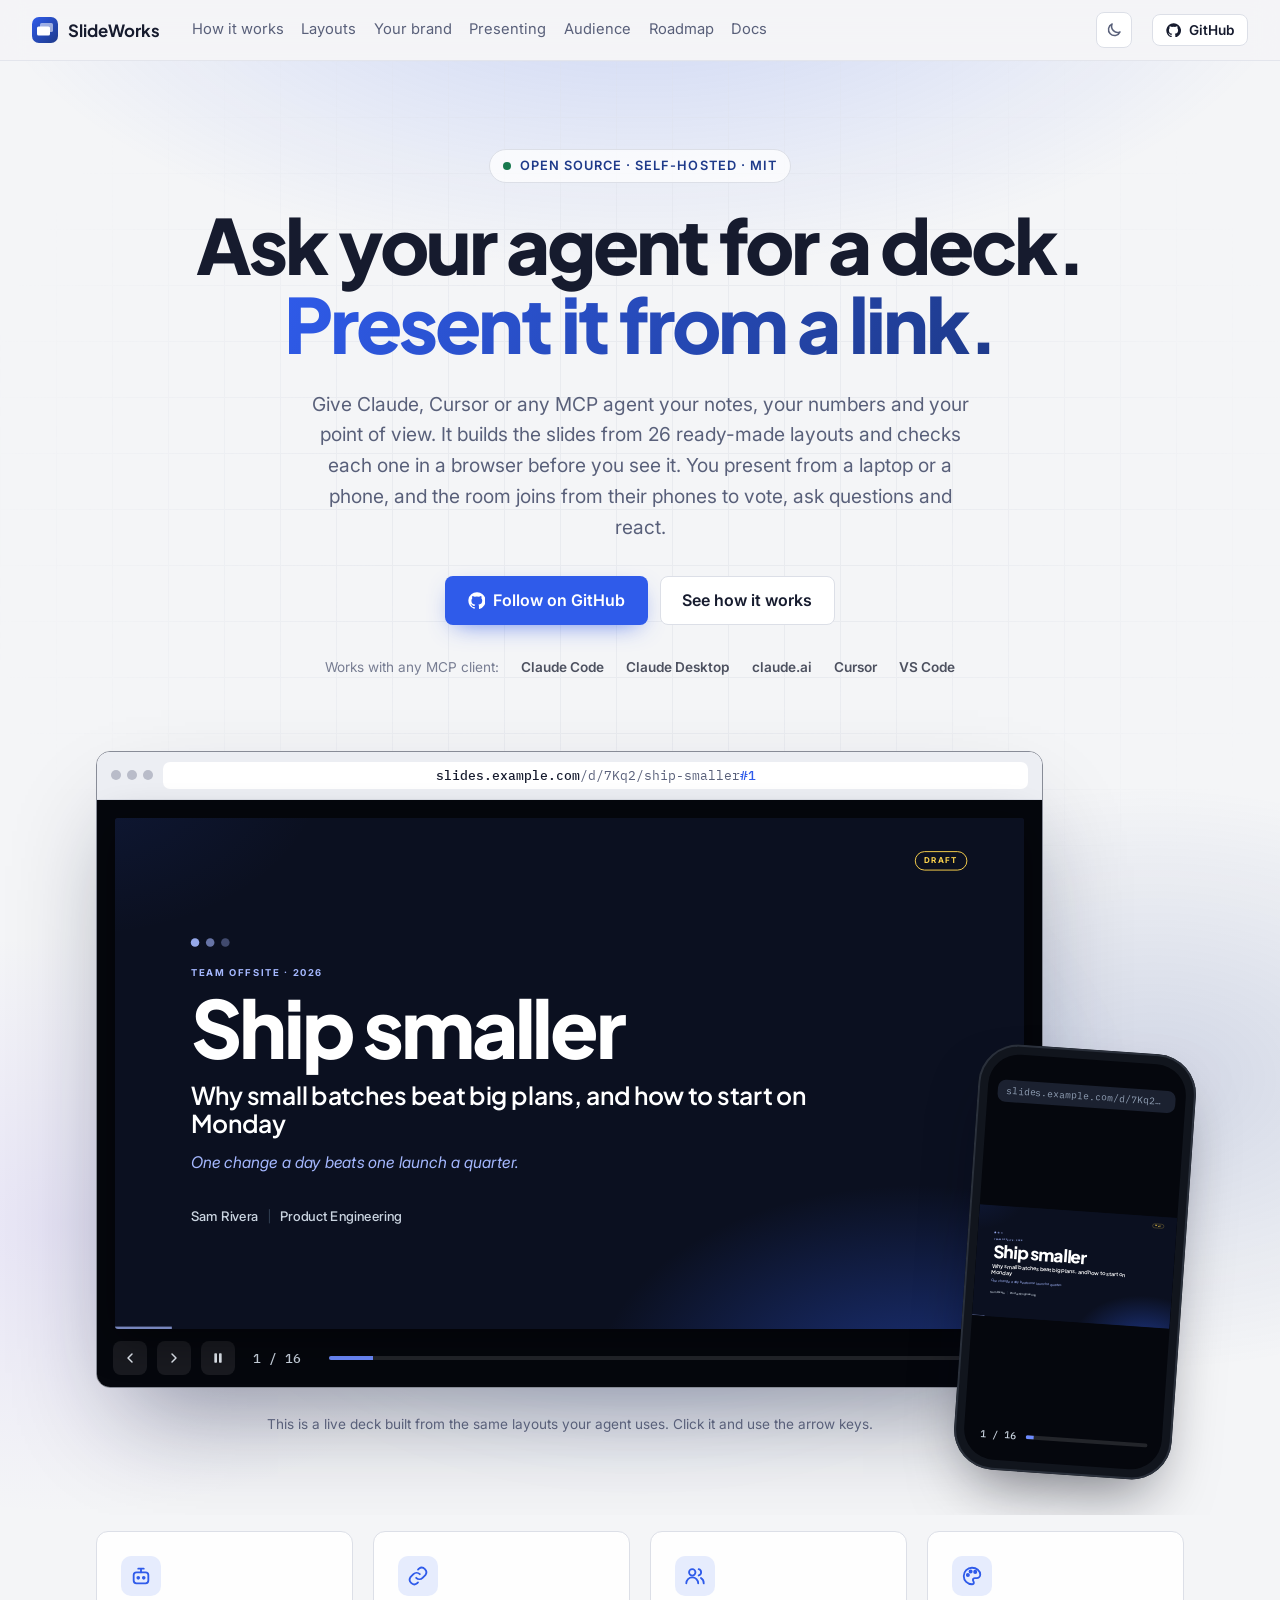
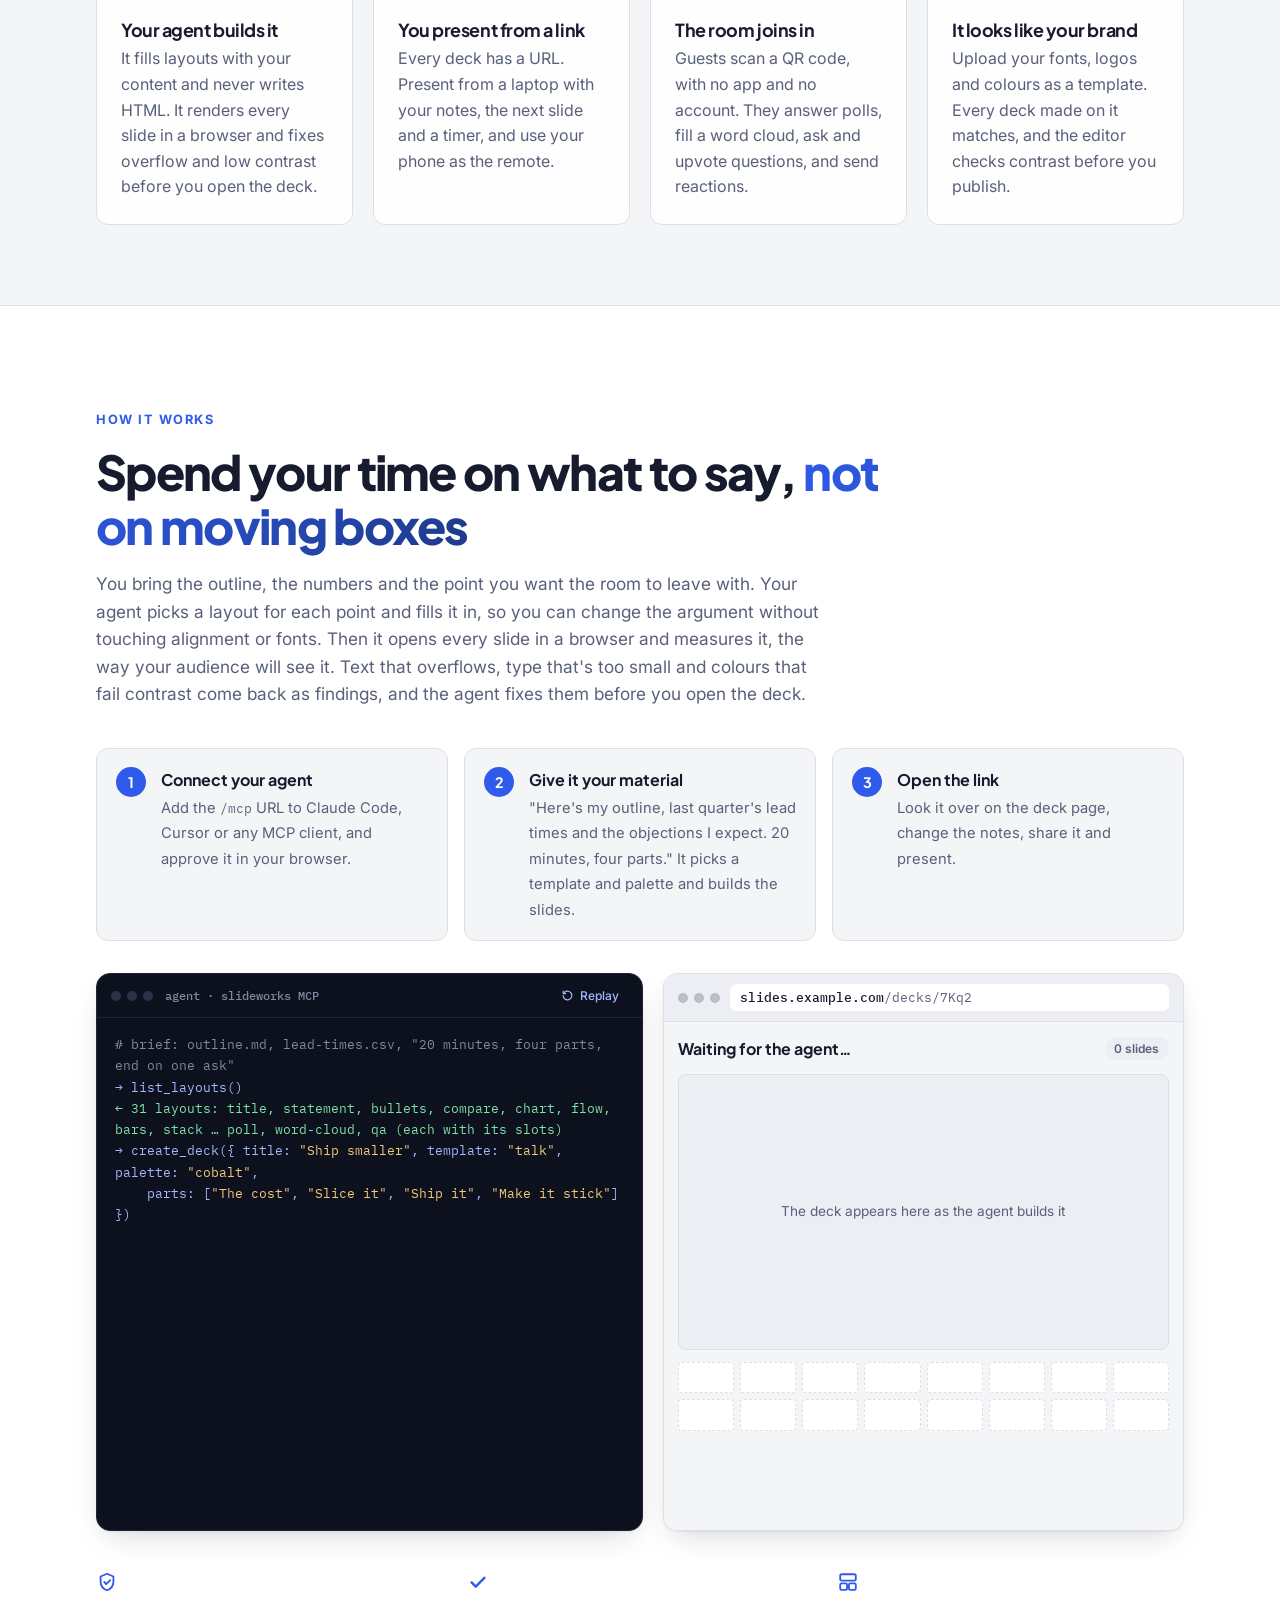
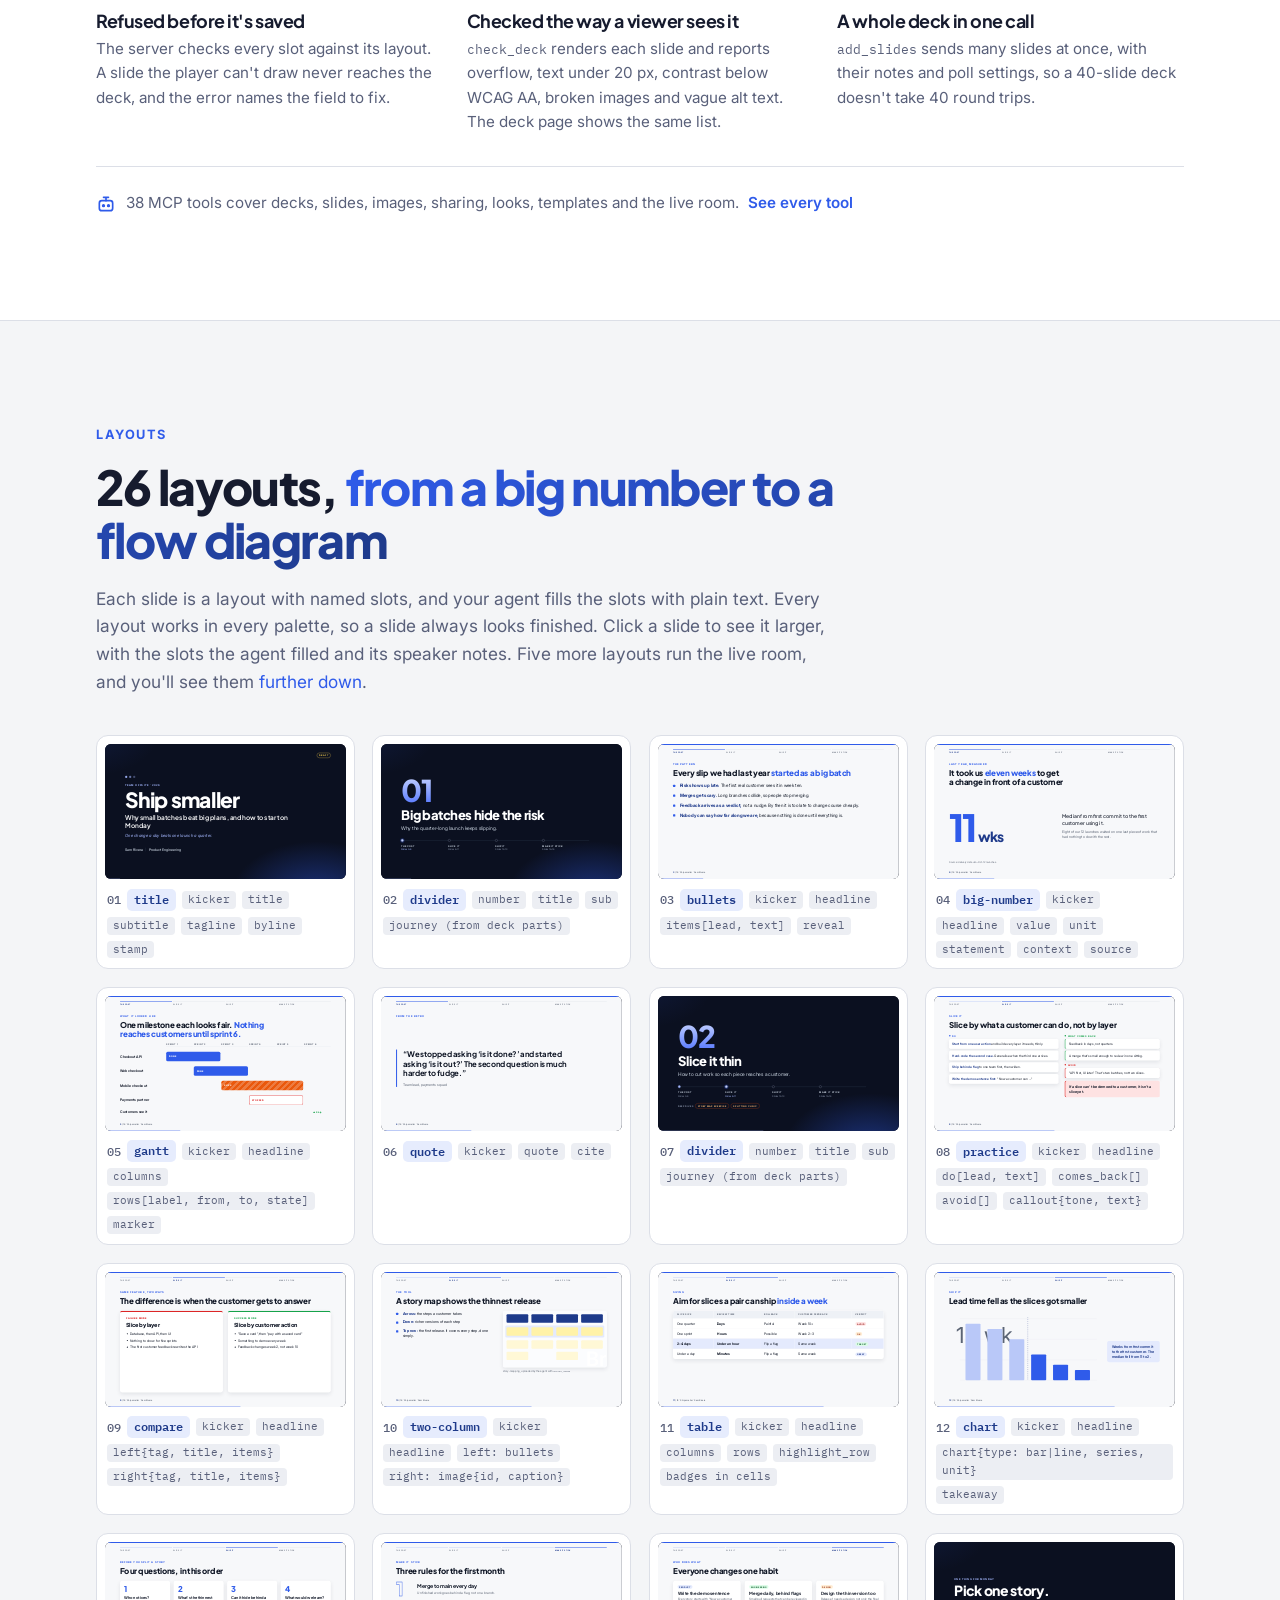
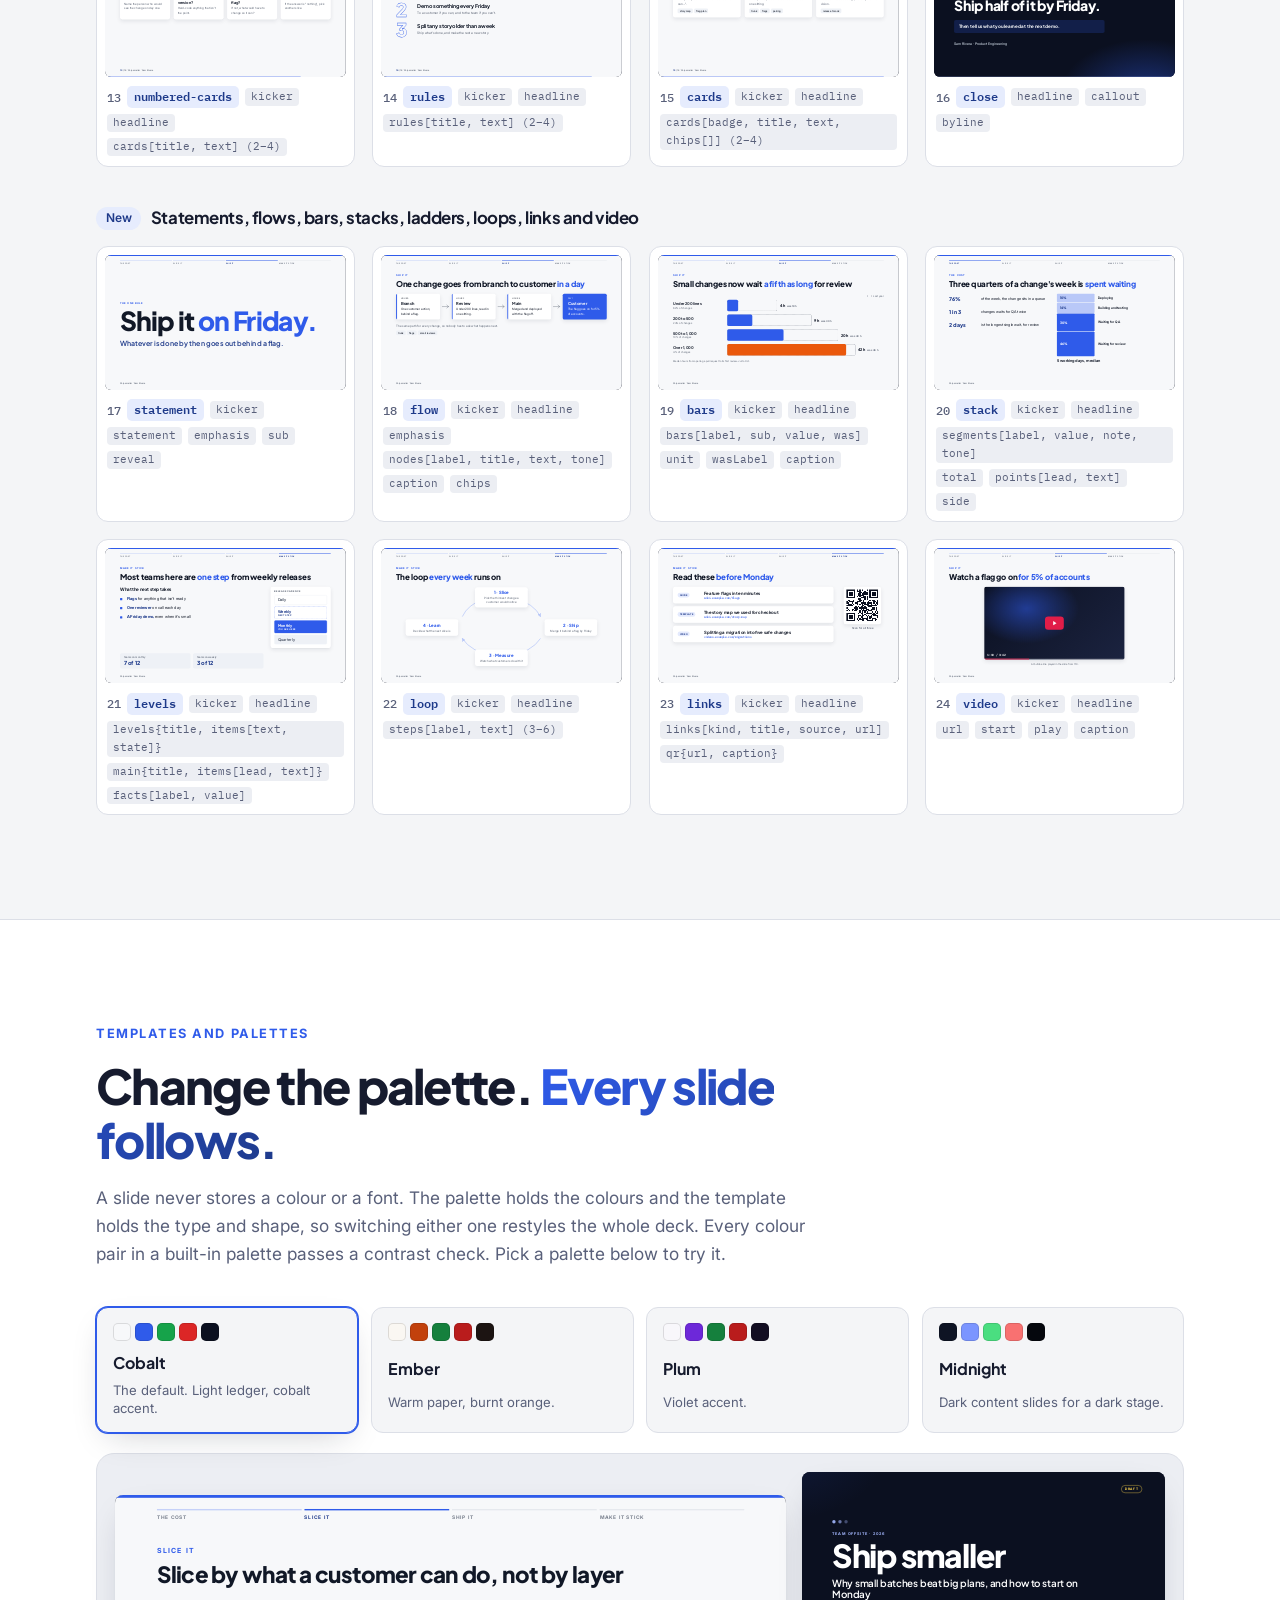
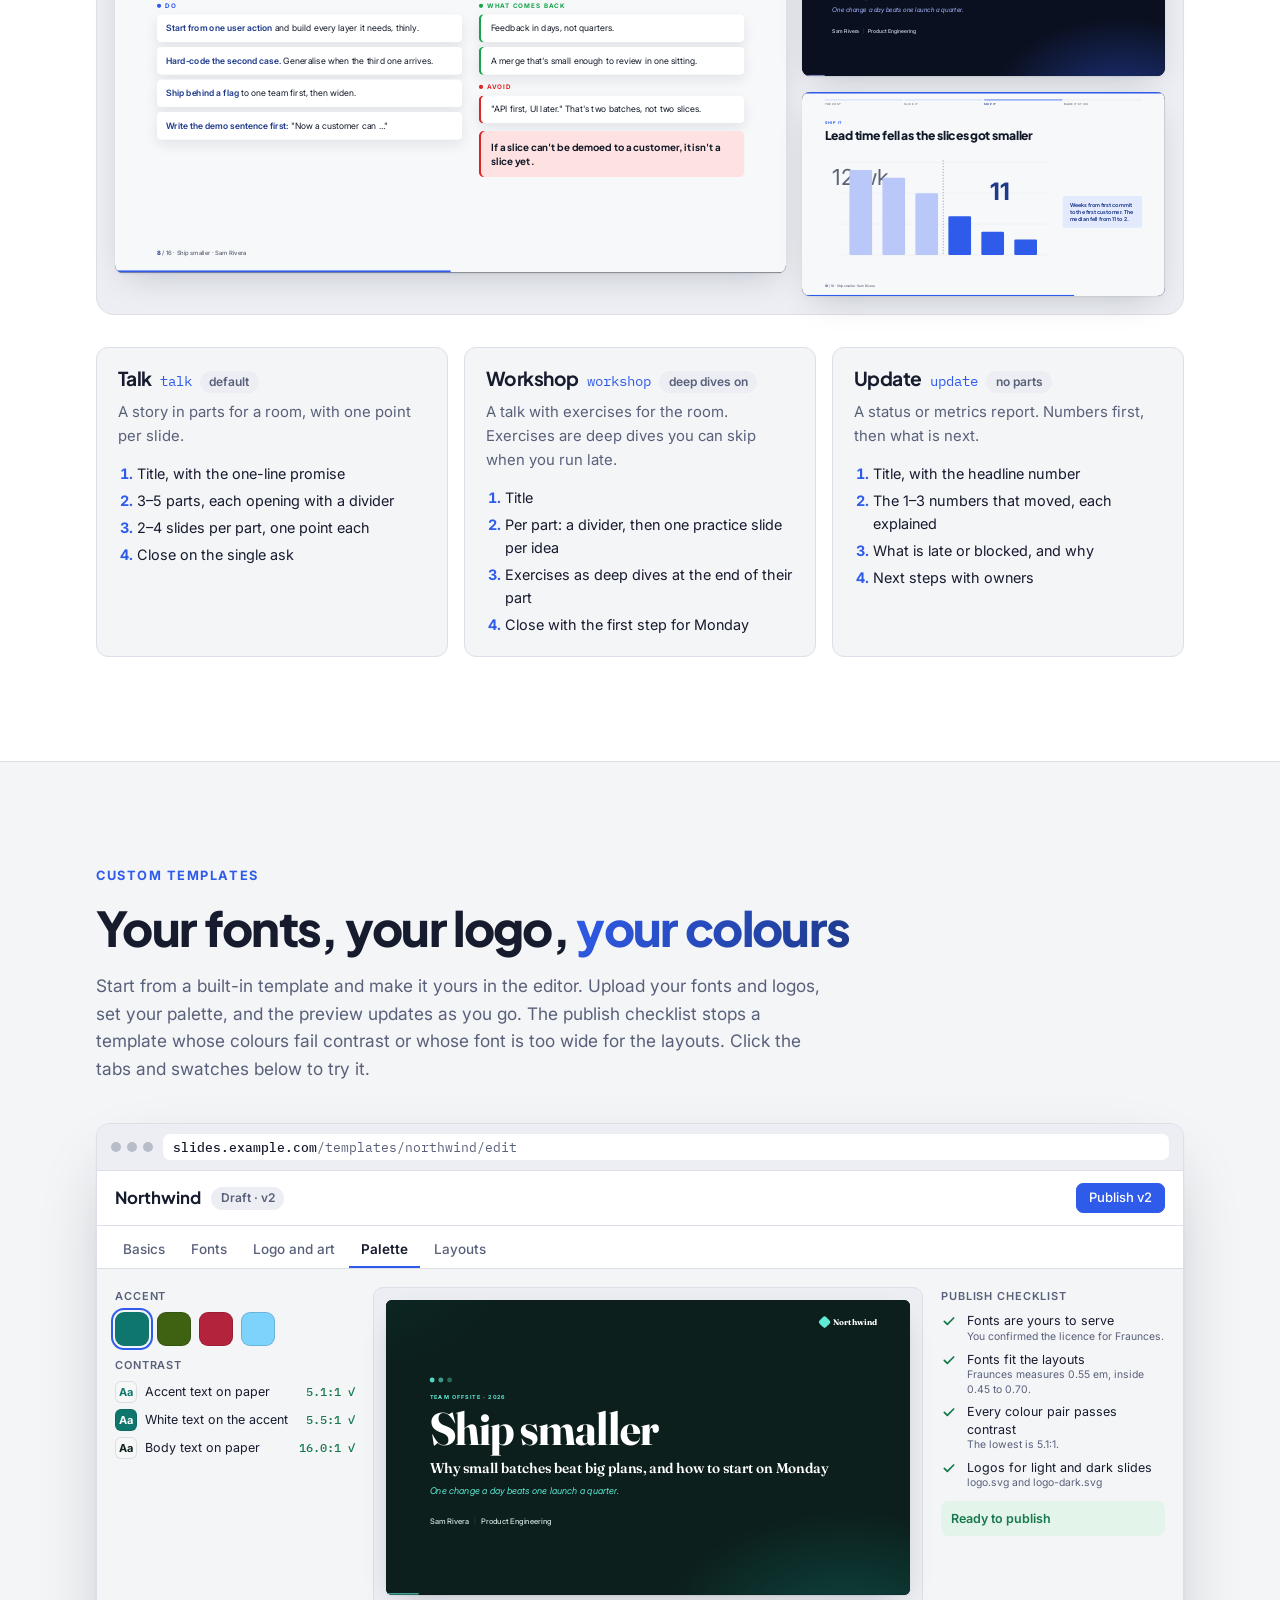
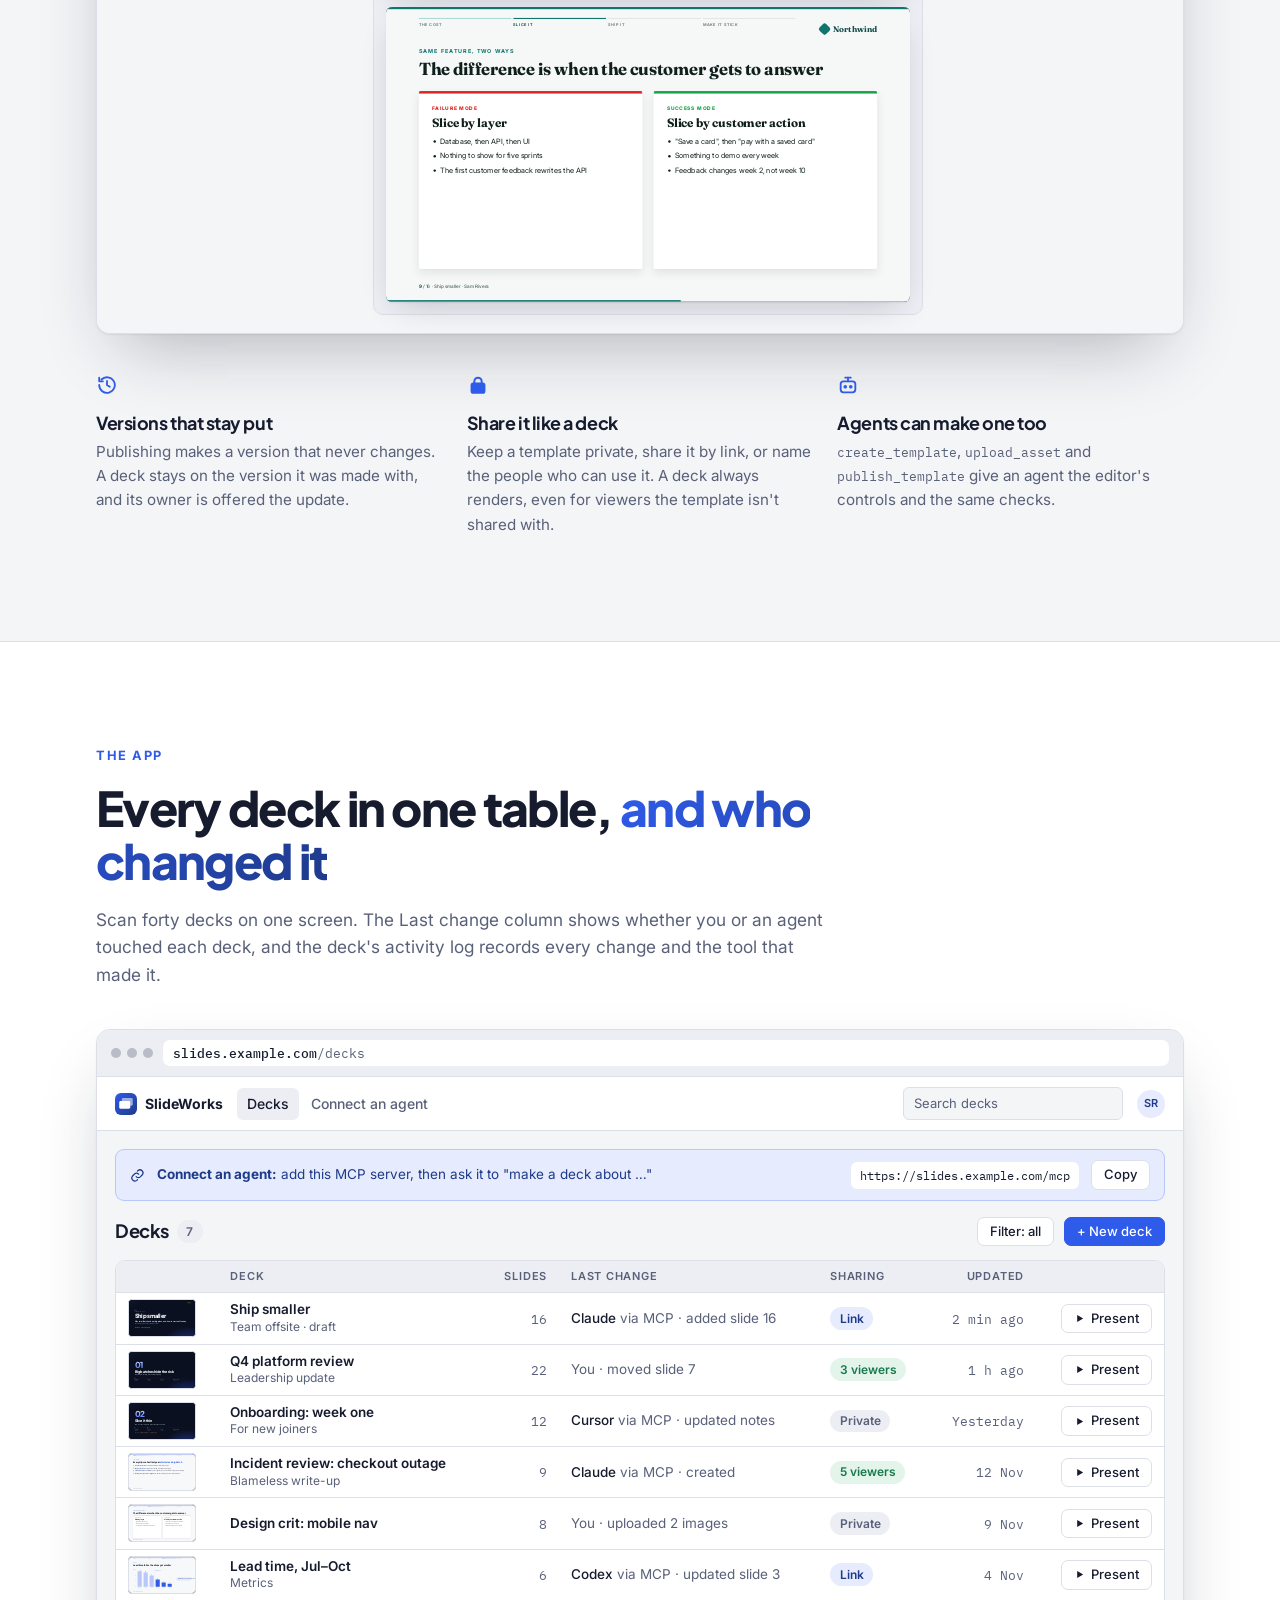
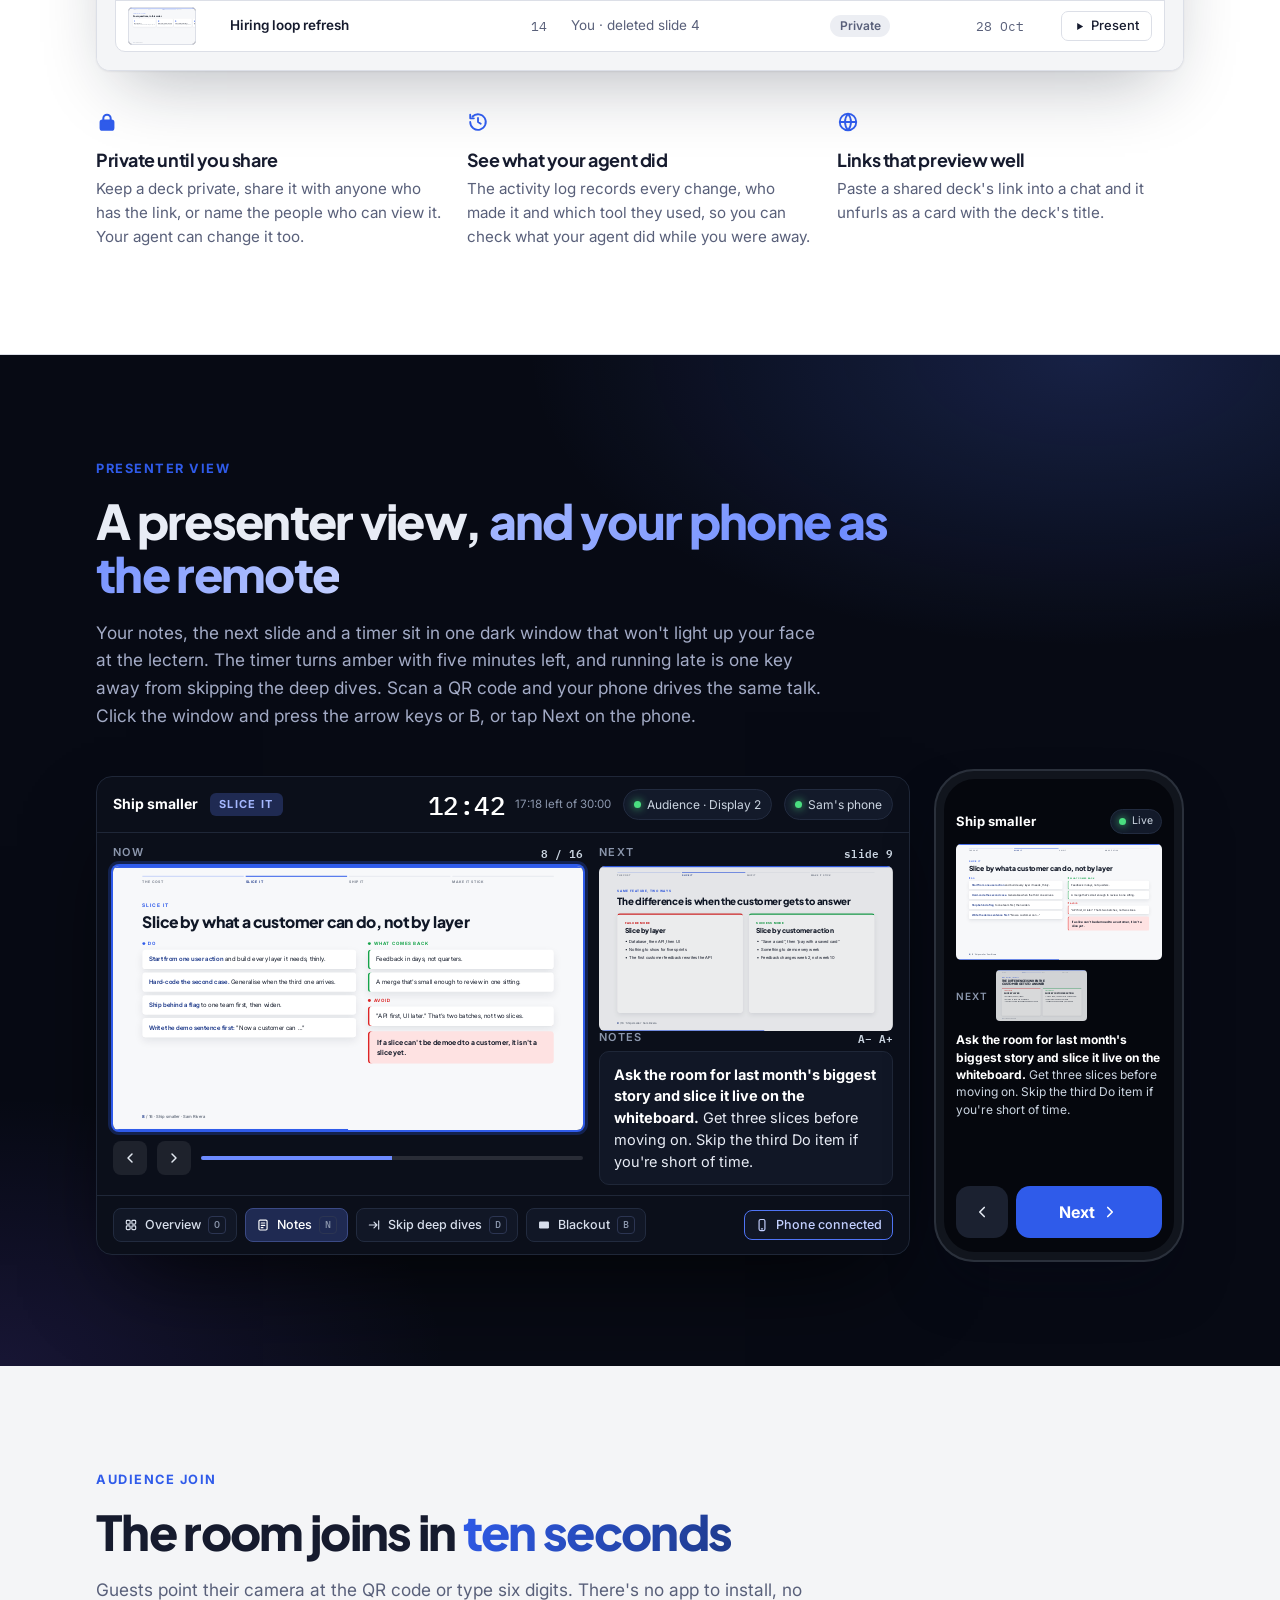
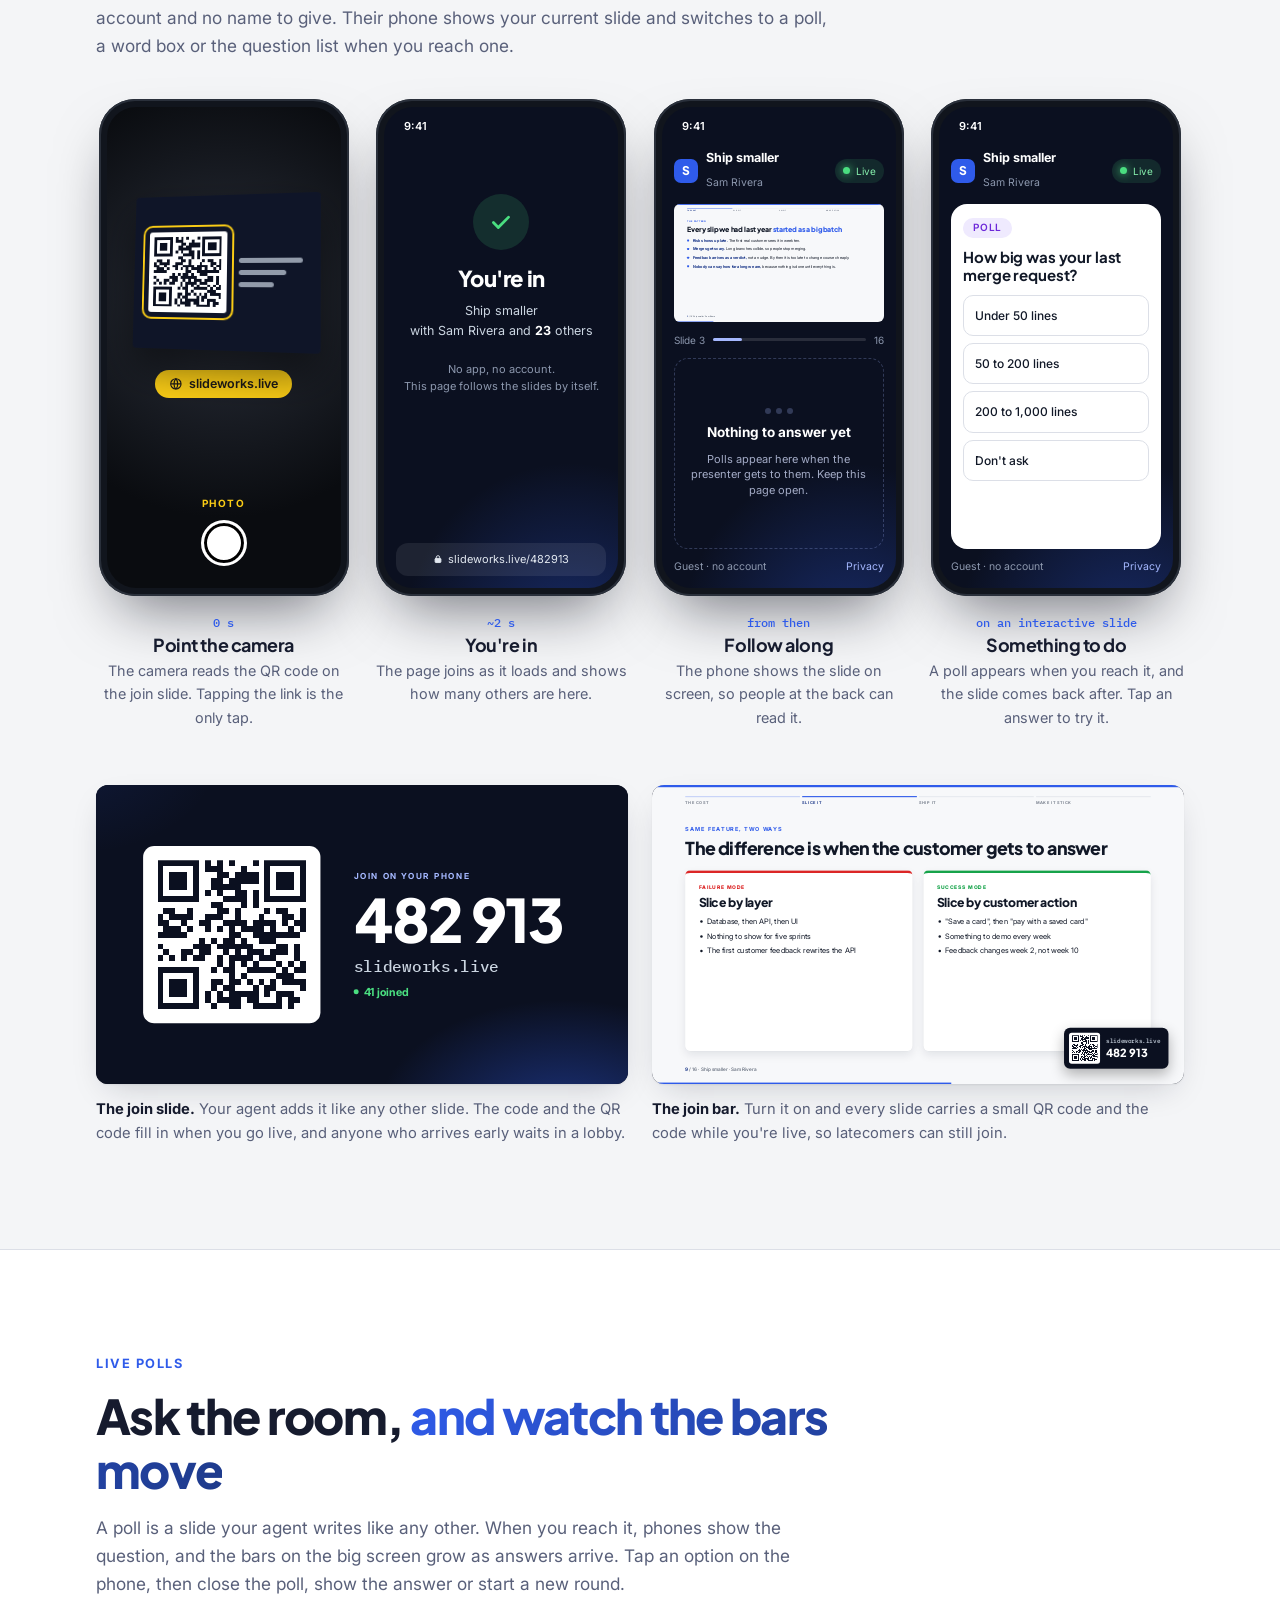
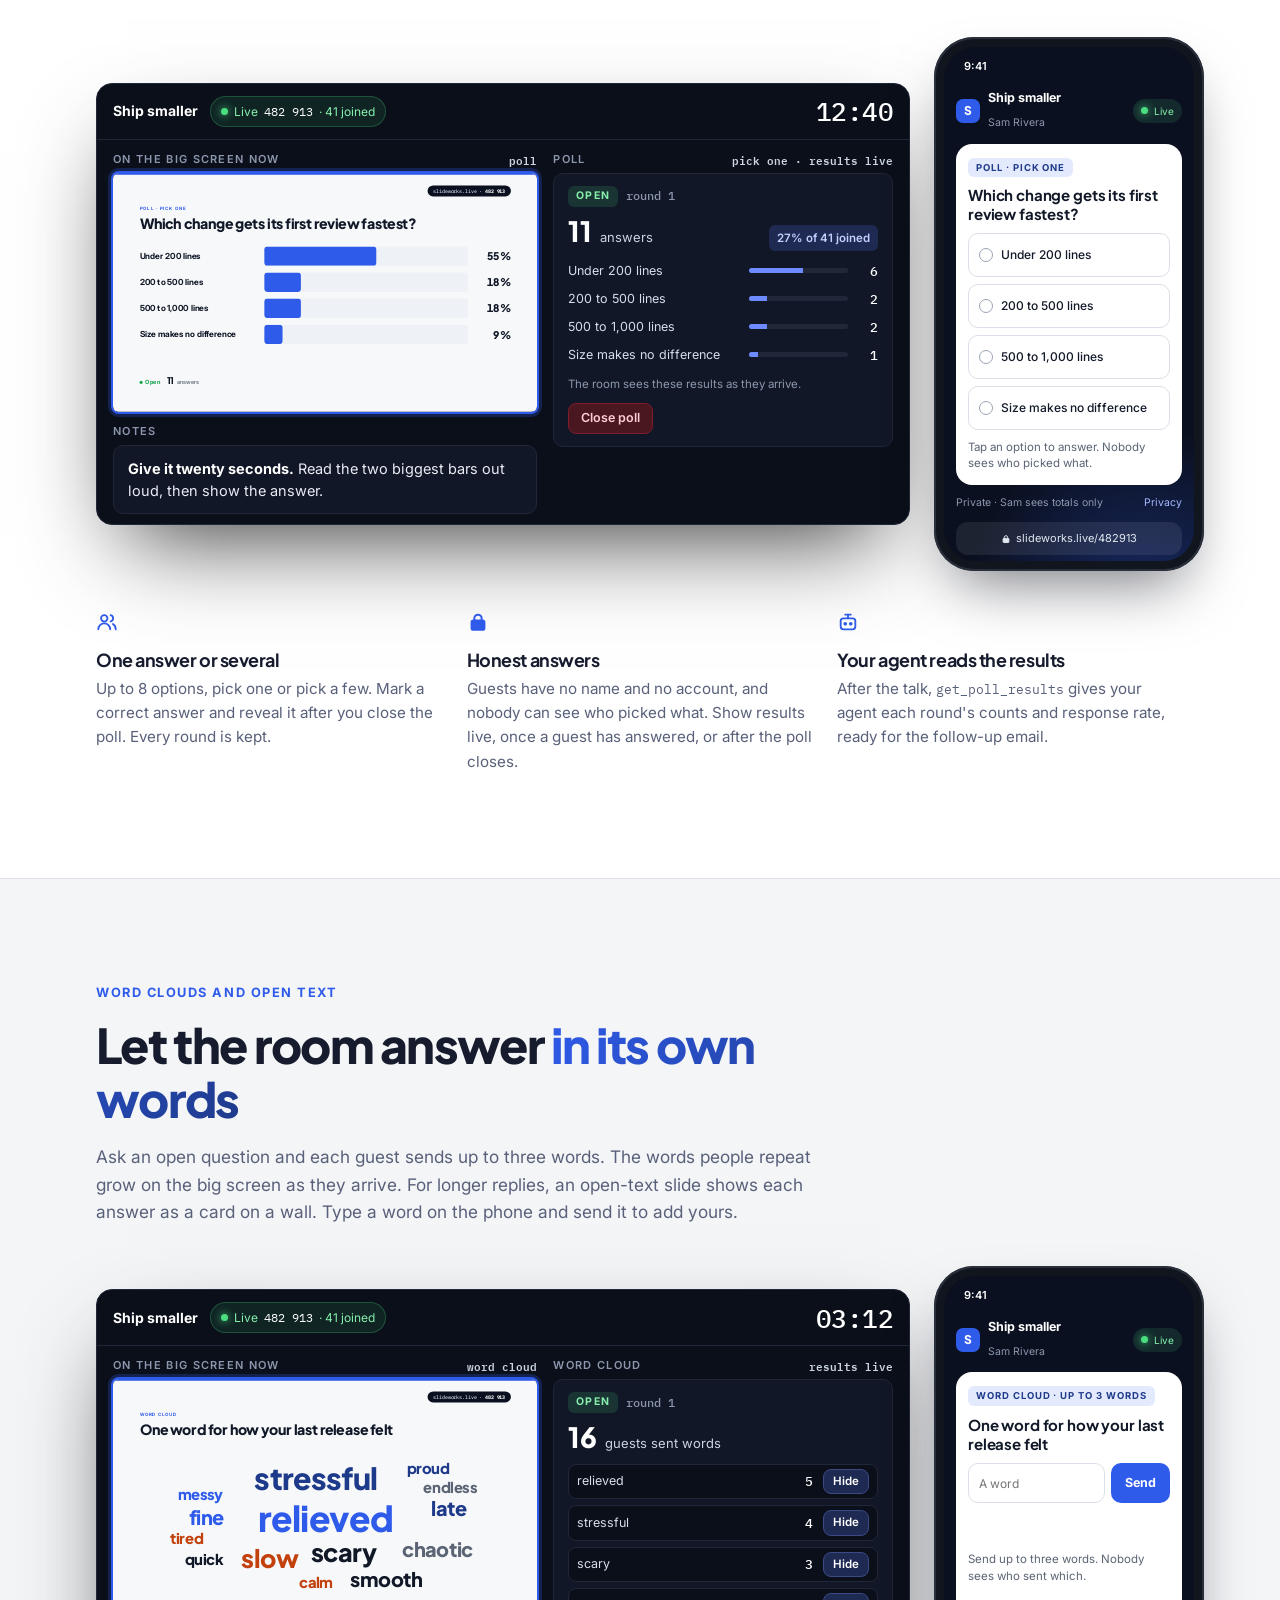
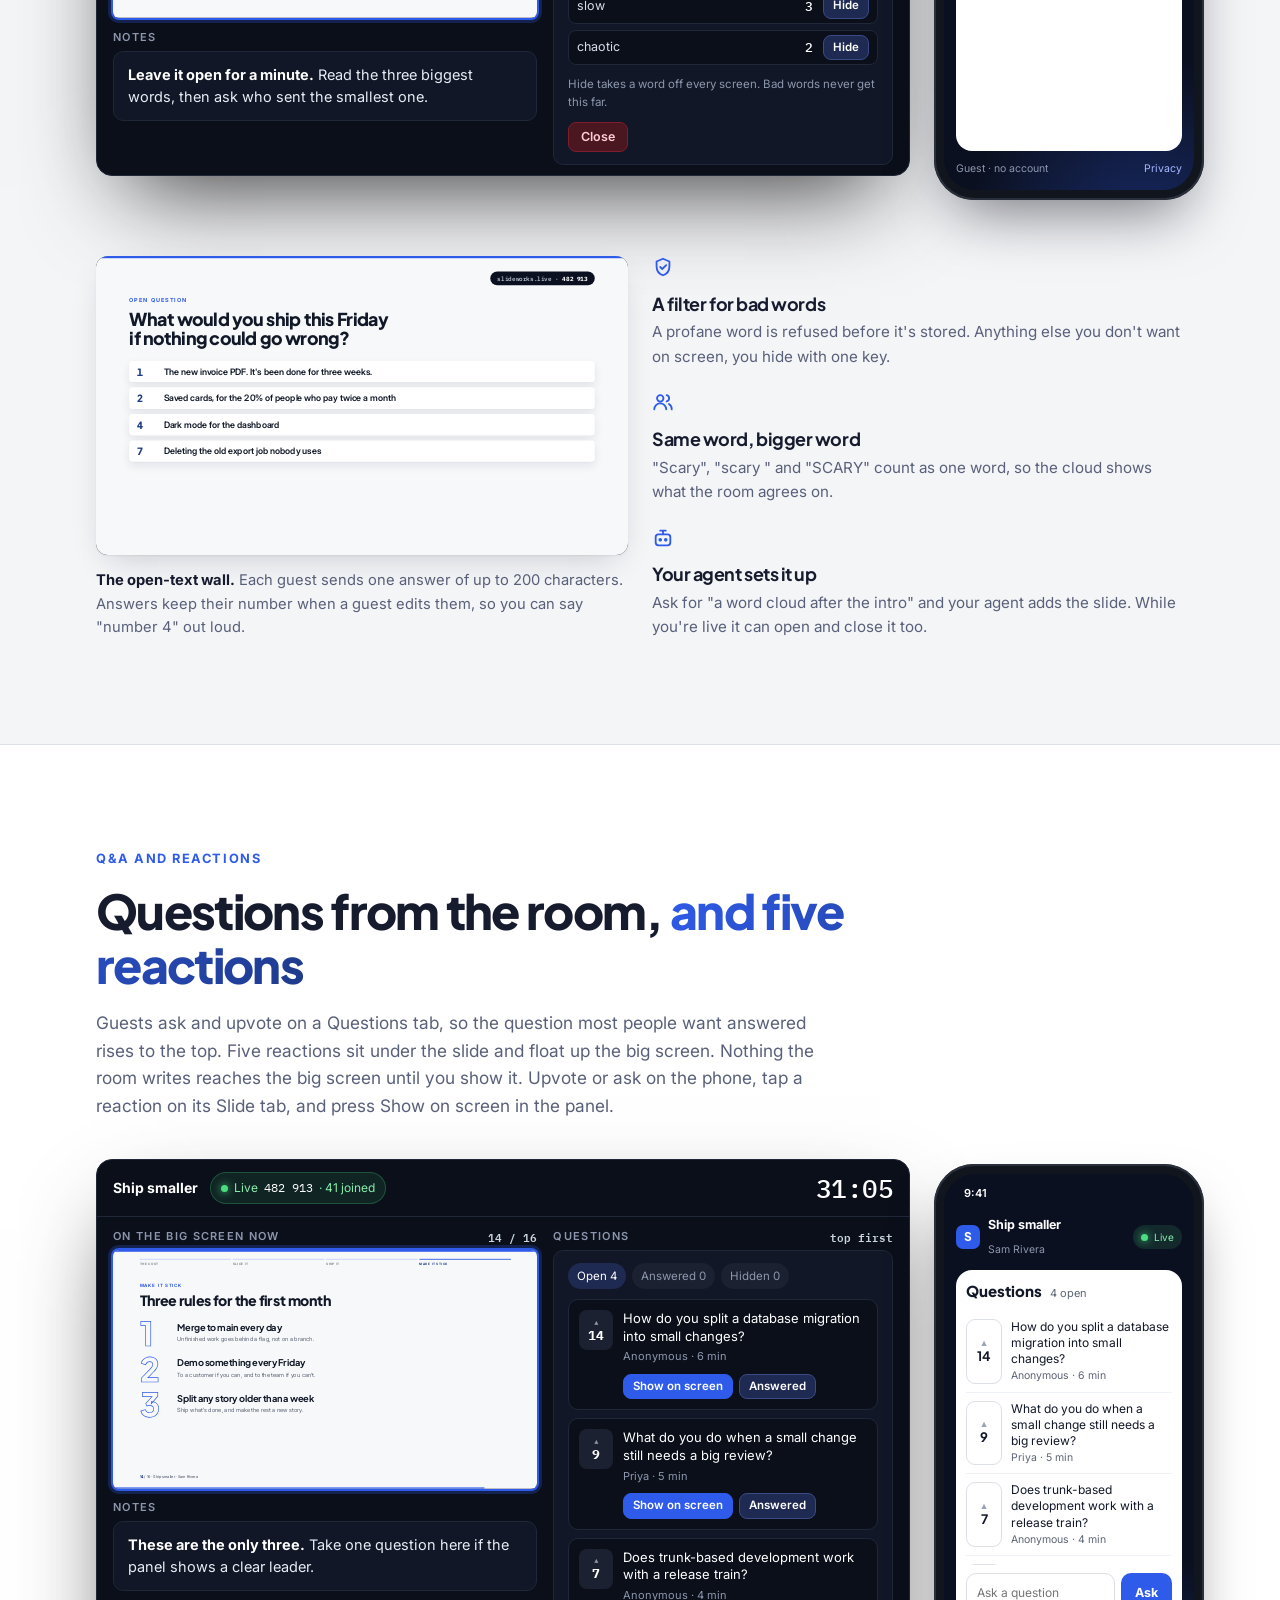
==== site/index.html @ a507d11d "Landing page: credit the user's material in How it works The headline was "One sentence in. A finish" ====
<!doctype html>
<html lang="en">
<head>
<meta charset="utf-8">
<meta name="viewport" content="width=device-width, initial-scale=1">
<title>SlideWorks · Web slide decks that agents build</title>
<meta name="description" content="Ask your agent for a deck and present it from a link. SlideWorks is open source: agents build decks over MCP from 26 layouts and check every slide, you present from a laptop or a phone, and the room joins from a QR code to vote, ask questions and react.">
<meta name="theme-color" content="#f4f5f7" media="(prefers-color-scheme: light)">
<meta name="theme-color" content="#0f1424" media="(prefers-color-scheme: dark)">
<link rel="canonical" href="https://slideworks.app/">
<link rel="icon" href="favicon.svg" type="image/svg+xml">
<meta property="og:type" content="website">
<meta property="og:url" content="https://slideworks.app/">
<meta property="og:title" content="SlideWorks · Web slide decks that agents build">
<meta property="og:description" content="Ask your agent for a deck. Present it from a link. The room joins from their phones.">
<meta property="og:image" content="https://slideworks.app/og-image.png">
<meta property="og:image:width" content="1200">
<meta property="og:image:height" content="630">
<meta name="twitter:card" content="summary_large_image">
<link rel="preconnect" href="https://fonts.googleapis.com">
<link rel="preconnect" href="https://fonts.gstatic.com" crossorigin>
<link rel="stylesheet" href="https://fonts.googleapis.com/css2?family=Inter:wght@400;500;600;700&family=IBM+Plex+Mono:wght@400;500&family=Plus+Jakarta+Sans:wght@600;700;800&family=Fraunces:opsz,wght@9..144,600;9..144,700&display=swap">
<link rel="stylesheet" href="tokens.css">
<link rel="stylesheet" href="slides.css">
<link rel="stylesheet" href="site.css">
<script>
  // Apply a saved theme before first paint so the page doesn't flash.
  try { const t = localStorage.getItem('sw-theme'); if (t) document.documentElement.dataset.theme = t; } catch {}
</script>
<script src="site.js" defer></script>
</head>
<body>

<svg width="0" height="0" style="position:absolute" aria-hidden="true">
  <defs>
    <linearGradient id="mark-g" x1="0" y1="0" x2="1" y2="1"><stop offset="0" style="stop-color:var(--grad-a)"/><stop offset="1" style="stop-color:var(--grad-b)"/></linearGradient>
    <symbol id="i-mark" viewBox="0 0 26 26"><rect width="26" height="26" rx="7" fill="url(#mark-g)"/><rect x="8" y="6" width="13" height="9" rx="1.6" style="fill:var(--mark-fg);opacity:.55"/><rect x="5" y="9.5" width="13" height="9" rx="1.6" style="fill:var(--mark-fg)"/></symbol>
    <symbol id="i-gh" viewBox="0 0 24 24"><path fill="currentColor" d="M12 .5a11.5 11.5 0 0 0-3.64 22.41c.58.1.79-.25.79-.56v-2c-3.2.7-3.88-1.37-3.88-1.37-.53-1.33-1.28-1.69-1.28-1.69-1.05-.71.08-.7.08-.7 1.16.08 1.77 1.19 1.77 1.19 1.03 1.77 2.7 1.26 3.36.96.1-.75.4-1.26.73-1.55-2.55-.29-5.24-1.28-5.24-5.68 0-1.26.45-2.28 1.19-3.08-.12-.29-.52-1.46.11-3.05 0 0 .97-.31 3.17 1.18a11 11 0 0 1 5.77 0c2.2-1.49 3.17-1.18 3.17-1.18.63 1.59.23 2.76.11 3.05.74.8 1.19 1.82 1.19 3.08 0 4.41-2.69 5.38-5.25 5.67.41.36.78 1.06.78 2.14v3.17c0 .31.21.67.8.56A11.5 11.5 0 0 0 12 .5Z"/></symbol>
    <symbol id="i-sun" viewBox="0 0 24 24"><g fill="none" stroke="currentColor" stroke-width="2" stroke-linecap="round"><circle cx="12" cy="12" r="4"/><path d="M12 2v2m0 16v2M4.9 4.9l1.4 1.4m11.4 11.4 1.4 1.4M2 12h2m16 0h2M4.9 19.1l1.4-1.4M17.7 6.3l1.4-1.4"/></g></symbol>
    <symbol id="i-moon" viewBox="0 0 24 24"><path fill="none" stroke="currentColor" stroke-width="2" stroke-linejoin="round" d="M20 14.5A8 8 0 0 1 9.5 4a8 8 0 1 0 10.5 10.5Z"/></symbol>
    <symbol id="i-agent" viewBox="0 0 24 24"><g fill="none" stroke="currentColor" stroke-width="2" stroke-linecap="round" stroke-linejoin="round"><rect x="4" y="8" width="16" height="12" rx="3"/><path d="M12 8V4m-3 0h6"/><circle cx="9" cy="14" r="1" fill="currentColor"/><circle cx="15" cy="14" r="1" fill="currentColor"/></g></symbol>
    <symbol id="i-link" viewBox="0 0 24 24"><g fill="none" stroke="currentColor" stroke-width="2" stroke-linecap="round" stroke-linejoin="round"><path d="M10 14a5 5 0 0 0 7 0l3-3a5 5 0 0 0-7-7l-1 1"/><path d="M14 10a5 5 0 0 0-7 0l-3 3a5 5 0 0 0 7 7l1-1"/></g></symbol>
    <symbol id="i-people" viewBox="0 0 24 24"><g fill="none" stroke="currentColor" stroke-width="2" stroke-linecap="round"><circle cx="9" cy="8" r="3.5"/><path d="M2.5 20a6.5 6.5 0 0 1 13 0"/><path d="M16 4.6a3.5 3.5 0 0 1 0 6.8M18.5 14.2A6.5 6.5 0 0 1 21.5 20"/></g></symbol>
    <symbol id="i-left" viewBox="0 0 24 24"><path fill="none" stroke="currentColor" stroke-width="2.2" stroke-linecap="round" stroke-linejoin="round" d="m15 18-6-6 6-6"/></symbol>
    <symbol id="i-right" viewBox="0 0 24 24"><path fill="none" stroke="currentColor" stroke-width="2.2" stroke-linecap="round" stroke-linejoin="round" d="m9 18 6-6-6-6"/></symbol>
    <symbol id="i-expand" viewBox="0 0 24 24"><path fill="none" stroke="currentColor" stroke-width="2" stroke-linecap="round" stroke-linejoin="round" d="M4 9V4h5M20 9V4h-5M4 15v5h5M20 15v5h-5"/></symbol>
    <symbol id="i-check" viewBox="0 0 24 24"><path fill="none" stroke="currentColor" stroke-width="2.6" stroke-linecap="round" stroke-linejoin="round" d="m5 12.5 4.5 4.5L19 7.5"/></symbol>
    <symbol id="i-x" viewBox="0 0 24 24"><path fill="none" stroke="currentColor" stroke-width="2.4" stroke-linecap="round" d="M6 6l12 12M18 6 6 18"/></symbol>
    <symbol id="i-play" viewBox="0 0 24 24"><path fill="currentColor" d="M7 4.5v15l13-7.5z"/></symbol>
    <symbol id="i-grid" viewBox="0 0 24 24"><g fill="none" stroke="currentColor" stroke-width="2"><rect x="4" y="4" width="6.5" height="6.5" rx="1.5"/><rect x="13.5" y="4" width="6.5" height="6.5" rx="1.5"/><rect x="4" y="13.5" width="6.5" height="6.5" rx="1.5"/><rect x="13.5" y="13.5" width="6.5" height="6.5" rx="1.5"/></g></symbol>
    <symbol id="i-notes" viewBox="0 0 24 24"><g fill="none" stroke="currentColor" stroke-width="2" stroke-linecap="round"><rect x="5" y="3.5" width="14" height="17" rx="2"/><path d="M9 8.5h6M9 12.5h6M9 16.5h3"/></g></symbol>
    <symbol id="i-skip" viewBox="0 0 24 24"><g fill="none" stroke="currentColor" stroke-width="2" stroke-linecap="round" stroke-linejoin="round"><path d="M4 12h12M12 7l5 5-5 5"/><path d="M20 5v14"/></g></symbol>
    <symbol id="i-black" viewBox="0 0 24 24"><rect x="3.5" y="6" width="17" height="12" rx="2" fill="currentColor"/></symbol>
    <symbol id="i-phone" viewBox="0 0 24 24"><g fill="none" stroke="currentColor" stroke-width="2" stroke-linecap="round"><rect x="7" y="2.5" width="10" height="19" rx="2.5"/><path d="M11 18.5h2"/></g></symbol>
    <symbol id="i-copy" viewBox="0 0 24 24"><g fill="none" stroke="currentColor" stroke-width="2" stroke-linejoin="round"><rect x="8.5" y="8.5" width="12" height="12" rx="2"/><path d="M15.5 8.5V5.5a2 2 0 0 0-2-2h-8a2 2 0 0 0-2 2v8a2 2 0 0 0 2 2h3"/></g></symbol>
    <symbol id="i-lock" viewBox="0 0 24 24"><g fill="none" stroke="currentColor" stroke-width="2.2" stroke-linecap="round"><rect x="5" y="10.5" width="14" height="10" rx="2" fill="currentColor"/><path d="M8 10.5V8a4 4 0 0 1 8 0v2.5"/></g></symbol>
    <symbol id="i-globe" viewBox="0 0 24 24"><g fill="none" stroke="currentColor" stroke-width="2"><circle cx="12" cy="12" r="9"/><path d="M3 12h18M12 3a14 14 0 0 1 0 18M12 3a14 14 0 0 0 0 18"/></g></symbol>
    <symbol id="i-palette" viewBox="0 0 24 24"><g fill="none" stroke="currentColor" stroke-width="2" stroke-linejoin="round"><path d="M12 3a9 9 0 1 0 0 18c1.4 0 2-1 2-2s-1-1.6-1-2.6c0-1.2 1-2 2.2-2H17a4 4 0 0 0 4-4c0-4.2-4-7.4-9-7.4Z"/><circle cx="7.5" cy="11" r="1.2" fill="currentColor"/><circle cx="10.5" cy="7" r="1.2" fill="currentColor"/><circle cx="15.5" cy="7.5" r="1.2" fill="currentColor"/></g></symbol>
    <symbol id="i-blocks" viewBox="0 0 24 24"><g fill="none" stroke="currentColor" stroke-width="2" stroke-linejoin="round"><rect x="3.5" y="3.5" width="17" height="7" rx="1.5"/><rect x="3.5" y="13.5" width="7.5" height="7" rx="1.5"/><rect x="13" y="13.5" width="7.5" height="7" rx="1.5"/></g></symbol>
    <symbol id="i-shield" viewBox="0 0 24 24"><g fill="none" stroke="currentColor" stroke-width="2" stroke-linejoin="round"><path d="M12 3 5 6v5.5c0 4.4 3 8.2 7 9.5 4-1.3 7-5.1 7-9.5V6z"/><path d="m9 12 2.2 2.2L15.5 10" stroke-linecap="round"/></g></symbol>
    <symbol id="i-history" viewBox="0 0 24 24"><g fill="none" stroke="currentColor" stroke-width="2" stroke-linecap="round" stroke-linejoin="round"><path d="M3.5 12a8.5 8.5 0 1 0 2.5-6"/><path d="M3.5 4v4h4M12 7.5V12l3 2"/></g></symbol>
    <symbol id="i-pause" viewBox="0 0 24 24"><g fill="currentColor"><rect x="6.5" y="5" width="4" height="14" rx="1"/><rect x="13.5" y="5" width="4" height="14" rx="1"/></g></symbol>
    <symbol id="i-replay" viewBox="0 0 24 24"><g fill="none" stroke="currentColor" stroke-width="2.2" stroke-linecap="round" stroke-linejoin="round"><path d="M4 12a8 8 0 1 0 2.4-5.7"/><path d="M4 4v4.5h4.5"/></g></symbol>
    <symbol id="i-server" viewBox="0 0 24 24"><g fill="none" stroke="currentColor" stroke-width="2" stroke-linecap="round"><rect x="3.5" y="4" width="17" height="7" rx="2"/><rect x="3.5" y="13" width="17" height="7" rx="2"/><path d="M7.5 7.5h.01M7.5 16.5h.01"/></g></symbol>
  </defs>
</svg>

<a class="skip" href="#main">Skip to content</a>

<header class="nav">
  <div class="wrap">
    <a class="brand" href="/"><svg class="mark" viewBox="0 0 26 26" aria-hidden="true"><use href="#i-mark"/></svg>SlideWorks</a>
    <nav class="nav-links" aria-label="Sections">
      <a href="#how">How it works</a>
      <a href="#blocks">Layouts</a>
      <a href="#brand">Your brand</a>
      <a href="#present">Presenting</a>
      <a href="#audience">Audience</a>
      <a href="#roadmap">Roadmap</a>
      <a href="https://docs.slideworks.app">Docs</a>
    </nav>
    <div class="nav-spacer"></div>
    <button class="icon-btn" id="themeBtn" type="button" aria-label="Switch light or dark theme">
      <svg class="only-light"><use href="#i-moon"/></svg><svg class="only-dark"><use href="#i-sun"/></svg>
    </button>
    <a class="btn btn-ghost btn-sm" href="https://github.com/slide-works/slideworks"><svg><use href="#i-gh"/></svg><span>GitHub</span></a>
  </div>
</header>

<main id="main">

  <!-- ============================================================ HERO -->
  <section class="hero">
    <div class="hero-bg" aria-hidden="true"></div>
    <div class="wrap">
      <p class="eyebrow"><span class="dot-live"></span>Open source · Self-hosted · MIT</p>
      <h1>Ask your agent for a deck. <span class="grad">Present it from a link.</span></h1>
      <p class="lede">Give Claude, Cursor or any MCP agent your notes, your numbers and your point of view. It builds the slides from 26 ready-made layouts and checks each one in a browser before you see it. You present from a laptop or a phone, and the room joins from their phones to vote, ask questions and react.</p>
      <div class="cta">
        <a class="btn btn-primary btn-lg" href="https://github.com/slide-works/slideworks"><svg><use href="#i-gh"/></svg><span>Follow on GitHub</span></a>
        <a class="btn btn-ghost btn-lg" href="#how">See how it works</a>
      </div>
      <ul class="works-with" aria-label="Works with">
        <li>Claude Code</li><li>Claude Desktop</li><li>claude.ai</li><li>Cursor</li><li>VS Code</li>
      </ul>
    </div>

    <div class="wrap wide">
      <div class="stage" id="heroStage">
        <figure class="browser player" id="heroPlayer" tabindex="0" aria-label="Sample deck player. Use the left and right arrow keys to move through the slides.">
          <div class="browser-bar"><span class="dots"><i></i><i></i><i></i></span><span class="url"><b>slides.example.com</b>/d/7Kq2/ship-smaller<b class="hash" data-hash>#1</b></span></div>
          <div class="player-stage stepped"><div class="frame" data-player-frame></div></div>
          <div class="pctl">
            <button type="button" data-p="prev" aria-label="Previous"><svg><use href="#i-left"/></svg></button>
            <button type="button" data-p="next" aria-label="Next"><svg><use href="#i-right"/></svg></button>
            <button type="button" data-p="auto" aria-label="Pause the autoplay" class="auto"><svg class="when-playing"><use href="#i-pause"/></svg><svg class="when-paused"><use href="#i-play"/></svg></button>
            <span class="count" data-count>1 / 16</span>
            <span class="steps" data-steps></span>
            <span class="bar"><i data-bar></i></span>
          </div>
        </figure>
        <div class="phone hero-phone" aria-hidden="true">
          <div class="phone-screen">
            <div class="phone-url">slides.example.com/d/7Kq2<span data-hash>#1</span></div>
            <div class="phone-canvas stepped"><div class="frame" data-player-frame></div></div>
            <div class="pctl mini"><span class="count" data-count>1 / 16</span><span class="bar"><i data-bar></i></span></div>
          </div>
        </div>
        <p class="stage-cap">This is a live deck built from the same layouts your agent uses. Click it and use the arrow keys.</p>
      </div>
    </div>
  </section>

  <!-- ============================================================ PILLARS -->
  <section class="pillars">
    <div class="wrap">
      <div class="cards">
        <a class="card" href="#how">
          <svg><use href="#i-agent"/></svg>
          <h3>Your agent builds it</h3>
          <p>It fills layouts with your content and never writes HTML. It renders every slide in a browser and fixes overflow and low contrast before you open the deck.</p>
        </a>
        <a class="card" href="#present">
          <svg><use href="#i-link"/></svg>
          <h3>You present from a link</h3>
          <p>Every deck has a URL. Present from a laptop with your notes, the next slide and a timer, and use your phone as the remote.</p>
        </a>
        <a class="card" href="#audience">
          <svg><use href="#i-people"/></svg>
          <h3>The room joins in</h3>
          <p>Guests scan a QR code, with no app and no account. They answer polls, fill a word cloud, ask and upvote questions, and send reactions.</p>
        </a>
        <a class="card" href="#brand">
          <svg><use href="#i-palette"/></svg>
          <h3>It looks like your brand</h3>
          <p>Upload your fonts, logos and colours as a template. Every deck made on it matches, and the editor checks contrast before you publish.</p>
        </a>
      </div>
    </div>
  </section>

  <!-- ============================================================ HOW -->
  <section id="how" class="band">
    <div class="wrap">
      <div class="sec-head">
        <p class="kick">How it works</p>
        <h2>Spend your time on what to say, <span class="grad">not on moving boxes</span></h2>
        <p class="sec-lede">You bring the outline, the numbers and the point you want the room to leave with. Your agent picks a layout for each point and fills it in, so you can change the argument without touching alignment or fonts. Then it opens every slide in a browser and measures it, the way your audience will see it. Text that overflows, type that's too small and colours that fail contrast come back as findings, and the agent fixes them before you open the deck.</p>
      </div>

      <ol class="steps3">
        <li><span class="n">1</span><div><b>Connect your agent</b><span>Add the <code>/mcp</code> URL to Claude Code, Cursor or any MCP client, and approve it in your browser.</span></div></li>
        <li><span class="n">2</span><div><b>Give it your material</b><span>"Here's my outline, last quarter's lead times and the objections I expect. 20 minutes, four parts." It picks a template and palette and builds the slides.</span></div></li>
        <li><span class="n">3</span><div><b>Open the link</b><span>Look it over on the deck page, change the notes, share it and present.</span></div></li>
      </ol>

      <div class="session" id="session">
        <div class="term" role="img" aria-label="An agent's MCP session: it lists the layouts, creates a deck, adds slides, fixes a slide the server rejected, shares the deck and gets its link.">
          <div class="term-bar"><span class="dots"><i></i><i></i><i></i></span><span>agent · slideworks MCP</span><button type="button" class="term-replay" id="termReplay" aria-label="Replay the session"><svg><use href="#i-replay"/></svg>Replay</button></div>
          <pre id="termOut"></pre>
        </div>
        <div class="session-side">
          <div class="browser deckpage">
            <div class="browser-bar"><span class="dots"><i></i><i></i><i></i></span><span class="url"><b>slides.example.com</b>/decks/7Kq2</span></div>
            <div class="deckpage-body">
              <div class="deckpage-head"><b id="dpTitle">Waiting for the agent…</b><span class="pill grey" id="dpCount">0 slides</span><span class="pill acc" id="dpShare" hidden><svg><use href="#i-link"/></svg>Link</span></div>
              <div class="dp-main">
                <div class="frame dp-frame" id="dpFrame"><div class="dp-empty">The deck appears here as the agent builds it</div></div>
                <div class="reject" id="dpReject" hidden><svg><use href="#i-x"/></svg><div><b>Slide refused</b><span><code>compare.right</code> is required, with a tag, a title and items.</span></div></div>
                <div class="reject warn" id="dpWarn" hidden><svg><use href="#i-shield"/></svg><div><b>Check · slide 12</b><span>Small text. The axis labels are drawn under 20 px.</span></div></div>
              </div>
              <div class="dp-thumbs" id="dpThumbs"></div>
              <ul class="dp-feed" id="dpFeed"></ul>
            </div>
          </div>
        </div>
      </div>

      <div class="feature-row">
        <div><svg><use href="#i-shield"/></svg><h3>Refused before it's saved</h3><p>The server checks every slot against its layout. A slide the player can't draw never reaches the deck, and the error names the field to fix.</p></div>
        <div><svg><use href="#i-check"/></svg><h3>Checked the way a viewer sees it</h3><p><code>check_deck</code> renders each slide and reports overflow, text under 20 px, contrast below WCAG AA, broken images and vague alt text. The deck page shows the same list.</p></div>
        <div><svg><use href="#i-blocks"/></svg><h3>A whole deck in one call</h3><p><code>add_slides</code> sends many slides at once, with their notes and poll settings, so a 40-slide deck doesn't take 40 round trips.</p></div>
      </div>
      <p class="tools-more"><svg><use href="#i-agent"/></svg>38 MCP tools cover decks, slides, images, sharing, looks, templates and the live room. <a href="https://docs.slideworks.app/agents/tools/">See every tool</a></p>
    </div>
  </section>

  <!-- ============================================================ BLOCKS -->
  <section id="blocks">
    <div class="wrap">
      <div class="sec-head">
        <p class="kick">Layouts</p>
        <h2>26 layouts, <span class="grad">from a big number to a flow diagram</span></h2>
        <p class="sec-lede">Each slide is a layout with named slots, and your agent fills the slots with plain text. Every layout works in every palette, so a slide always looks finished. Click a slide to see it larger, with the slots the agent filled and its speaker notes. Five more layouts run the live room, and you'll see them <a href="#audience">further down</a>.</p>
      </div>
      <div class="gallery" id="gallery"></div>
      <h3 class="g-h"><span class="pill acc">New</span>Statements, flows, bars, stacks, ladders, loops, links and video</h3>
      <div class="gallery" id="gallery2"></div>
    </div>
  </section>

  <!-- ============================================================ LOOKS -->
  <section id="looks" class="band">
    <div class="wrap">
      <div class="sec-head">
        <p class="kick">Templates and palettes</p>
        <h2>Change the palette. <span class="grad">Every slide follows.</span></h2>
        <p class="sec-lede">A slide never stores a colour or a font. The palette holds the colours and the template holds the type and shape, so switching either one restyles the whole deck. Every colour pair in a built-in palette passes a contrast check. Pick a palette below to try it.</p>
      </div>

      <div class="pal-picker" role="radiogroup" aria-label="Palette">
        <label class="pal-opt"><input type="radio" name="pal" value="cobalt" checked><span class="sw4"><i style="background:#f7f8fa"></i><i style="background:#2f5bea"></i><i style="background:#16a34a"></i><i style="background:#dc2626"></i><i style="background:#0b1020"></i></span><b>Cobalt</b><span>The default. Light ledger, cobalt accent.</span></label>
        <label class="pal-opt"><input type="radio" name="pal" value="ember"><span class="sw4"><i style="background:#faf7f2"></i><i style="background:#c2410c"></i><i style="background:#15803d"></i><i style="background:#b91c1c"></i><i style="background:#1c1412"></i></span><b>Ember</b><span>Warm paper, burnt orange.</span></label>
        <label class="pal-opt"><input type="radio" name="pal" value="plum"><span class="sw4"><i style="background:#f8f7fb"></i><i style="background:#6d28d9"></i><i style="background:#15803d"></i><i style="background:#b91c1c"></i><i style="background:#120d22"></i></span><b>Plum</b><span>Violet accent.</span></label>
        <label class="pal-opt"><input type="radio" name="pal" value="midnight"><span class="sw4"><i style="background:#0e1424"></i><i style="background:#7b95ff"></i><i style="background:#4ade80"></i><i style="background:#f87171"></i><i style="background:#05070d"></i></span><b>Midnight</b><span>Dark content slides for a dark stage.</span></label>
      </div>

      <div class="pal-stage" id="palStage" data-pal="cobalt">
        <div class="ps-main"><div class="frame" data-slide="practice"></div></div>
        <div class="ps-side">
          <div class="frame" data-slide="title"></div>
          <div class="frame" data-slide="chart"></div>
        </div>
      </div>

      <div class="templates">
        <article class="tpl">
          <header><h3>Talk</h3><code>talk</code><span class="pill grey">default</span></header>
          <p>A story in parts for a room, with one point per slide.</p>
          <ol><li>Title, with the one-line promise</li><li>3–5 parts, each opening with a divider</li><li>2–4 slides per part, one point each</li><li>Close on the single ask</li></ol>
        </article>
        <article class="tpl">
          <header><h3>Workshop</h3><code>workshop</code><span class="pill grey">deep dives on</span></header>
          <p>A talk with exercises for the room. Exercises are deep dives you can skip when you run late.</p>
          <ol><li>Title</li><li>Per part: a divider, then one practice slide per idea</li><li>Exercises as deep dives at the end of their part</li><li>Close with the first step for Monday</li></ol>
        </article>
        <article class="tpl">
          <header><h3>Update</h3><code>update</code><span class="pill grey">no parts</span></header>
          <p>A status or metrics report. Numbers first, then what is next.</p>
          <ol><li>Title, with the headline number</li><li>The 1–3 numbers that moved, each explained</li><li>What is late or blocked, and why</li><li>Next steps with owners</li></ol>
        </article>
      </div>
    </div>
  </section>

  <!-- ============================================================ BRAND: custom templates (SW-50) -->
  <section id="brand">
    <div class="wrap">
      <div class="sec-head">
        <p class="kick">Custom templates</p>
        <h2>Your fonts, your logo, <span class="grad">your colours</span></h2>
        <p class="sec-lede">Start from a built-in template and make it yours in the editor. Upload your fonts and logos, set your palette, and the preview updates as you go. The publish checklist stops a template whose colours fail contrast or whose font is too wide for the layouts. Click the tabs and swatches below to try it.</p>
      </div>

      <div class="browser app editor" id="editor" aria-label="The template editor">
        <div class="browser-bar"><span class="dots"><i></i><i></i><i></i></span><span class="url"><b>slides.example.com</b>/templates/northwind/edit</span></div>
        <div class="ed-top">
          <b>Northwind</b><span class="pill grey">Draft · v2</span>
          <span class="sp"></span>
          <span class="abtn primary" id="edPublish">Publish v2</span>
        </div>
        <div class="ed-tabs" role="tablist" aria-label="Sections of Northwind">
          <button type="button" role="tab" data-ed="basics" aria-selected="false">Basics</button>
          <button type="button" role="tab" data-ed="fonts" aria-selected="false">Fonts</button>
          <button type="button" role="tab" data-ed="logo" aria-selected="false">Logo and art</button>
          <button type="button" role="tab" data-ed="palette" aria-selected="true">Palette</button>
          <button type="button" role="tab" data-ed="layouts" aria-selected="false">Layouts</button>
        </div>
        <div class="ed-body">
          <div class="ed-panel">
            <div class="ed-pane" data-pane="basics" hidden>
              <label class="ed-field"><span>Name</span><b>Northwind</b></label>
              <label class="ed-field"><span>Starts from</span><b>Talk</b></label>
              <label class="ed-field"><span>Corner radius</span><b>6 px</b></label>
              <label class="ed-field"><span>Part tracker, footer, progress bar</span><b>On</b></label>
              <label class="ed-field"><span>Top accent bar</span><b>On</b></label>
            </div>
            <div class="ed-pane" data-pane="fonts" hidden>
              <p class="ed-h">Headings</p>
              <div class="ed-opts" role="radiogroup" aria-label="Heading font">
                <button type="button" role="radio" data-font="serif" aria-checked="true"><b class="serif">Aa</b><span>Fraunces<small>fraunces-700.woff2 · 0.55 em</small></span></button>
                <button type="button" role="radio" data-font="sans" aria-checked="false"><b>Aa</b><span>Plus Jakarta Sans<small>built in · 0.58 em</small></span></button>
              </div>
              <p class="ed-note">SlideWorks measures each font's average character width at upload, so text still fits the layouts.</p>
            </div>
            <div class="ed-pane" data-pane="logo" hidden>
              <div class="ed-logos">
                <div><span class="nw-logo"></span><small>Light slides · logo.svg</small></div>
                <div class="dark"><span class="nw-logo"></span><small>Dark slides · logo-dark.svg</small></div>
              </div>
              <label class="ed-field"><span>Title art</span><b>Ornament dots</b></label>
              <label class="ed-field"><span>Logo on title, divider and close</span><b>On</b></label>
            </div>
            <div class="ed-pane" data-pane="palette">
              <p class="ed-h">Accent</p>
              <div class="ed-sw" role="radiogroup" aria-label="Accent colour">
                <button type="button" role="radio" data-acc="teal" aria-checked="true" aria-label="Teal" style="--c:#0f766e"></button>
                <button type="button" role="radio" data-acc="forest" aria-checked="false" aria-label="Forest" style="--c:#3f6212"></button>
                <button type="button" role="radio" data-acc="crimson" aria-checked="false" aria-label="Crimson" style="--c:#b4233c"></button>
                <button type="button" role="radio" data-acc="sky" aria-checked="false" aria-label="Sky, fails contrast" style="--c:#7dd3fc"></button>
              </div>
              <p class="ed-h">Contrast</p>
              <ul class="ed-pairs" id="edPairs"></ul>
            </div>
            <div class="ed-pane" data-pane="layouts" hidden>
              <p class="ed-h">Layouts this template allows</p>
              <div class="ed-chips"><span>title</span><span>divider</span><span>statement</span><span>bullets</span><span>compare</span><span>big-number</span><span>chart</span><span>flow</span><span>quote</span><span>close</span><span>join</span><span>poll</span><span>qa</span></div>
              <p class="ed-note">An agent that builds a deck on Northwind gets only these layouts from <code>list_layouts</code>.</p>
            </div>
          </div>
          <div class="ed-preview" data-brand="teal" data-font="serif" id="edPreview">
            <div class="frame" data-slide="title"></div>
            <div class="frame" data-slide="compare"></div>
          </div>
          <div class="ed-check" aria-live="polite">
            <p class="ed-h">Publish checklist</p>
            <ul id="edCheck"></ul>
          </div>
        </div>
      </div>

      <div class="feature-row">
        <div><svg><use href="#i-history"/></svg><h3>Versions that stay put</h3><p>Publishing makes a version that never changes. A deck stays on the version it was made with, and its owner is offered the update.</p></div>
        <div><svg><use href="#i-lock"/></svg><h3>Share it like a deck</h3><p>Keep a template private, share it by link, or name the people who can use it. A deck always renders, even for viewers the template isn't shared with.</p></div>
        <div><svg><use href="#i-agent"/></svg><h3>Agents can make one too</h3><p><code>create_template</code>, <code>upload_asset</code> and <code>publish_template</code> give an agent the editor's controls and the same checks.</p></div>
      </div>
    </div>
  </section>

  <!-- ============================================================ LIBRARY -->
  <section id="library" class="band">
    <div class="wrap">
      <div class="sec-head">
        <p class="kick">The app</p>
        <h2>Every deck in one table, <span class="grad">and who changed it</span></h2>
        <p class="sec-lede">Scan forty decks on one screen. The Last change column shows whether you or an agent touched each deck, and the deck's activity log records every change and the tool that made it.</p>
      </div>

      <div class="browser app" aria-label="The decks library">
        <div class="browser-bar"><span class="dots"><i></i><i></i><i></i></span><span class="url"><b>slides.example.com</b>/decks</span></div>
        <div class="app-top">
          <span class="logo"><svg viewBox="0 0 26 26" aria-hidden="true"><use href="#i-mark"/></svg>SlideWorks</span>
          <nav><a class="on">Decks</a><a>Connect an agent</a></nav>
          <span class="sp"></span>
          <span class="search">Search decks</span>
          <span class="avatar">SR</span>
        </div>
        <div class="app-body">
          <div class="connect"><svg><use href="#i-link"/></svg><span><b>Connect an agent:</b> add this MCP server, then ask it to "make a deck about …"</span><code>https://slides.example.com/mcp</code><button type="button" class="abtn" data-copy="https://slides.example.com/mcp">Copy</button></div>
          <div class="app-h"><h3>Decks <span class="pill grey">7</span></h3><span class="sp"></span><span class="abtn">Filter: all</span><span class="abtn primary">+ New deck</span></div>
          <div class="table-wrap">
            <table class="ledger">
              <thead><tr><th></th><th>Deck</th><th class="r">Slides</th><th>Last change</th><th>Sharing</th><th class="r">Updated</th><th></th></tr></thead>
              <tbody>
                <tr><td><span class="frame mini" data-mini="0"></span></td><td class="t">Ship smaller<small>Team offsite · draft</small></td><td class="num">16</td><td class="who"><span class="agent">Claude</span> via MCP · added slide 16</td><td><span class="pill acc">Link</span></td><td class="num">2 min ago</td><td class="act"><span class="abtn"><svg><use href="#i-play"/></svg>Present</span></td></tr>
                <tr><td><span class="frame mini" data-mini="1"></span></td><td class="t">Q4 platform review<small>Leadership update</small></td><td class="num">22</td><td class="who">You · moved slide 7</td><td><span class="pill ok">3 viewers</span></td><td class="num">1 h ago</td><td class="act"><span class="abtn"><svg><use href="#i-play"/></svg>Present</span></td></tr>
                <tr><td><span class="frame mini" data-mini="6"></span></td><td class="t">Onboarding: week one<small>For new joiners</small></td><td class="num">12</td><td class="who"><span class="agent">Cursor</span> via MCP · updated notes</td><td><span class="pill grey">Private</span></td><td class="num">Yesterday</td><td class="act"><span class="abtn"><svg><use href="#i-play"/></svg>Present</span></td></tr>
                <tr><td><span class="frame mini" data-mini="2"></span></td><td class="t">Incident review: checkout outage<small>Blameless write-up</small></td><td class="num">9</td><td class="who"><span class="agent">Claude</span> via MCP · created</td><td><span class="pill ok">5 viewers</span></td><td class="num">12 Nov</td><td class="act"><span class="abtn"><svg><use href="#i-play"/></svg>Present</span></td></tr>
                <tr><td><span class="frame mini" data-mini="8"></span></td><td class="t">Design crit: mobile nav</td><td class="num">8</td><td class="who">You · uploaded 2 images</td><td><span class="pill grey">Private</span></td><td class="num">9 Nov</td><td class="act"><span class="abtn"><svg><use href="#i-play"/></svg>Present</span></td></tr>
                <tr><td><span class="frame mini" data-mini="11"></span></td><td class="t">Lead time, Jul–Oct<small>Metrics</small></td><td class="num">6</td><td class="who"><span class="agent">Codex</span> via MCP · updated slide 3</td><td><span class="pill acc">Link</span></td><td class="num">4 Nov</td><td class="act"><span class="abtn"><svg><use href="#i-play"/></svg>Present</span></td></tr>
                <tr><td><span class="frame mini" data-mini="12"></span></td><td class="t">Hiring loop refresh</td><td class="num">14</td><td class="who">You · deleted slide 4</td><td><span class="pill grey">Private</span></td><td class="num">28 Oct</td><td class="act"><span class="abtn"><svg><use href="#i-play"/></svg>Present</span></td></tr>
              </tbody>
            </table>
          </div>
        </div>
      </div>

      <div class="feature-row">
        <div><svg><use href="#i-lock"/></svg><h3>Private until you share</h3><p>Keep a deck private, share it with anyone who has the link, or name the people who can view it. Your agent can change it too.</p></div>
        <div><svg><use href="#i-history"/></svg><h3>See what your agent did</h3><p>The activity log records every change, who made it and which tool they used, so you can check what your agent did while you were away.</p></div>
        <div><svg><use href="#i-globe"/></svg><h3>Links that preview well</h3><p>Paste a shared deck's link into a chat and it unfurls as a card with the deck's title.</p></div>
      </div>
    </div>
  </section>

  <!-- ============================================================ PRESENT -->
  <section id="present" class="night">
    <div class="wrap">
      <div class="sec-head">
        <p class="kick">Presenter view</p>
        <h2>A presenter view, <span class="grad">and your phone as the remote</span></h2>
        <p class="sec-lede">Your notes, the next slide and a timer sit in one dark window that won't light up your face at the lectern. The timer turns amber with five minutes left, and running late is one key away from skipping the deep dives. Scan a QR code and your phone drives the same talk. Click the window and press the arrow keys or B, or tap Next on the phone.</p>
      </div>

      <div class="present-wrap">
        <div class="presenter" id="presenter" tabindex="0" aria-label="Presenter window. Use the left and right arrow keys, and B to black out the screen.">
          <div class="pr-top">
            <b>Ship smaller</b><span class="pr-part" data-pr-part>Slice it</span>
            <span class="sp"></span>
            <span class="pr-clock"><b data-pr-clock>12:42</b><small><span data-pr-left>17:18</span> left of 30:00</small></span>
            <span class="pr-chip"><i></i>Audience · Display 2</span>
            <span class="pr-chip"><i></i>Sam's phone</span>
          </div>
          <div class="pr-body">
            <div class="pr-now">
              <div class="pr-label"><span>Now</span><span data-pr-count>8 / 16</span></div>
              <div class="pr-cur"><div class="frame" data-pr-now></div><div class="pr-black" data-pr-black hidden>Screen blacked out · B to bring it back</div></div>
              <div class="pctl pr-ctl">
                <button type="button" data-pr="prev" aria-label="Previous slide"><svg><use href="#i-left"/></svg></button>
                <button type="button" data-pr="next" aria-label="Next slide"><svg><use href="#i-right"/></svg></button>
                <span class="bar"><i data-pr-bar></i></span>
              </div>
            </div>
            <div class="pr-side">
              <div class="pr-label"><span>Next</span><span data-pr-next-no>slide 9</span></div>
              <div class="frame" data-pr-next></div>
              <div class="pr-label"><span>Notes</span><span>A− A+</span></div>
              <div class="pr-notes" data-pr-notes></div>
            </div>
          </div>
          <div class="pr-bar">
            <span class="kbtn"><svg><use href="#i-grid"/></svg>Overview<kbd>O</kbd></span>
            <span class="kbtn on"><svg><use href="#i-notes"/></svg>Notes<kbd>N</kbd></span>
            <span class="kbtn"><svg><use href="#i-skip"/></svg>Skip deep dives<kbd>D</kbd></span>
            <button type="button" class="kbtn" data-pr="black"><svg><use href="#i-black"/></svg>Blackout<kbd>B</kbd></button>
            <span class="sp"></span>
            <span class="kbtn hl"><svg><use href="#i-phone"/></svg>Phone connected</span>
          </div>
        </div>

        <div class="phone remote" aria-label="Phone remote">
          <div class="phone-screen">
            <div class="rm-top"><b>Ship smaller</b><span class="pr-chip"><i></i>Live</span></div>
            <div class="rm-cur"><div class="frame" data-pr-now></div></div>
            <div class="rm-next"><span>Next</span><div class="frame" data-pr-next></div></div>
            <div class="rm-notes" data-pr-notes></div>
            <div class="rm-ctl">
              <button type="button" data-pr="prev" aria-label="Previous slide"><svg><use href="#i-left"/></svg></button>
              <button type="button" class="rm-next-btn" data-pr="next">Next<svg><use href="#i-right"/></svg></button>
            </div>
          </div>
        </div>
      </div>
    </div>
  </section>

  <!-- ============================================================ AUDIENCE -->
  <section id="audience">
    <div class="wrap">
      <div class="sec-head">
        <p class="kick">Audience join</p>
        <h2>The room joins in <span class="grad">ten seconds</span></h2>
        <p class="sec-lede">Guests point their camera at the QR code or type six digits. There's no app to install, no account and no name to give. Their phone shows your current slide and switches to a poll, a word box or the question list when you reach one.</p>
      </div>

      <ol class="journey4">
        <li>
          <div class="phone aud"><div class="phone-screen cam">
            <div class="cam-view"><div class="cam-slide"><div class="qr" data-qr></div><div class="cam-lines"><i></i><i></i><i></i></div></div><span class="cam-chip"><svg><use href="#i-globe"/></svg>slideworks.live</span></div>
            <div class="cam-shutter"><span>Photo</span><i></i></div>
          </div></div>
          <p class="when">0 s</p><h3>Point the camera</h3><p>The camera reads the QR code on the join slide. Tapping the link is the only tap.</p>
        </li>
        <li>
          <div class="phone aud"><div class="phone-screen aud-in">
            <div class="aud-status">9:41</div>
            <div class="in-check"><svg><use href="#i-check"/></svg></div>
            <b class="in-h">You're in</b>
            <p class="in-p">Ship smaller<br>with Sam Rivera and <b>23</b> others</p>
            <p class="in-small">No app, no account.<br>This page follows the slides by itself.</p>
            <div class="aud-url"><svg><use href="#i-lock"/></svg>slideworks.live/482913</div>
          </div></div>
          <p class="when">~2 s</p><h3>You're in</h3><p>The page joins as it loads and shows how many others are here.</p>
        </li>
        <li>
          <div class="phone aud"><div class="phone-screen aud-in">
            <div class="aud-status">9:41</div>
            <div class="aud-head"><span class="aud-logo">S</span><div><b>Ship smaller</b><small>Sam Rivera</small></div><span class="pr-chip"><i></i>Live</span></div>
            <div class="aud-slide"><div class="frame" data-slide="bullets"></div></div>
            <div class="aud-prog"><span>Slide 3</span><i><b style="width:19%"></b></i><span>16</span></div>
            <div class="aud-wait"><span class="dots3"><i></i><i></i><i></i></span><b>Nothing to answer yet</b><span>Polls appear here when the presenter gets to them. Keep this page open.</span></div>
            <div class="aud-foot"><span>Guest · no account</span><span>Privacy</span></div>
          </div></div>
          <p class="when">from then</p><h3>Follow along</h3><p>The phone shows the slide on screen, so people at the back can read it.</p>
        </li>
        <li>
          <div class="phone aud"><div class="phone-screen aud-in">
            <div class="aud-status">9:41</div>
            <div class="aud-head"><span class="aud-logo">S</span><div><b>Ship smaller</b><small>Sam Rivera</small></div><span class="pr-chip"><i></i>Live</span></div>
            <div class="poll">
              <span class="pill later">Poll</span>
              <b>How big was your last merge request?</b>
              <div class="poll-opts" id="pollOpts">
                <button type="button" data-v="38">Under 50 lines</button>
                <button type="button" data-v="31">50 to 200 lines</button>
                <button type="button" data-v="19">200 to 1,000 lines</button>
                <button type="button" data-v="12">Don't ask</button>
              </div>
            </div>
            <div class="aud-foot"><span>Guest · no account</span><span>Privacy</span></div>
          </div></div>
          <p class="when">on an interactive slide</p><h3>Something to do</h3><p>A poll appears when you reach it, and the slide comes back after. Tap an answer to try it.</p>
        </li>
      </ol>

      <div class="screens2">
        <figure>
          <div class="frame" data-live="join"></div>
          <figcaption><b>The join slide.</b> Your agent adds it like any other slide. The code and the QR code fill in when you go live, and anyone who arrives early waits in a lobby.</figcaption>
        </figure>
        <figure>
          <div class="frame" data-slide="compare" data-joinbar></div>
          <figcaption><b>The join bar.</b> Turn it on and every slide carries a small QR code and the code while you're live, so latecomers can still join.</figcaption>
        </figure>
      </div>
    </div>
  </section>

  <!-- ============================================================ POLLS -->
  <section id="polls" class="band">
    <div class="wrap">
      <div class="sec-head">
        <p class="kick">Live polls</p>
        <h2>Ask the room, <span class="grad">and watch the bars move</span></h2>
        <p class="sec-lede">A poll is a slide your agent writes like any other. When you reach it, phones show the question, and the bars on the big screen grow as answers arrive. Tap an option on the phone, then close the poll, show the answer or start a new round.</p>
      </div>

      <div class="present-wrap">
        <div class="presenter livewin" aria-label="Presenter window with the poll panel">
          <div class="pr-top">
            <b>Ship smaller</b>
            <span class="pr-chip live"><i></i>Live <span class="mono">482 913</span> · 41 joined</span>
            <span class="sp"></span>
            <span class="pr-clock"><b>12:40</b></span>
          </div>
          <div class="pr-body">
            <div class="pr-now">
              <div class="pr-label"><span>On the big screen now</span><span>poll</span></div>
              <div class="pr-cur"><div class="frame" data-live="poll" id="pollScreen"></div></div>
              <div class="pr-label"><span>Notes</span><span></span></div>
              <div class="pr-notes"><b>Give it twenty seconds.</b> Read the two biggest bars out loud, then show the answer.</div>
            </div>
            <div class="pr-side">
              <div class="pr-label"><span>Poll</span><span>pick one · results live</span></div>
              <div class="pp" aria-live="polite">
                <div class="pp-head"><span class="pp-state" id="ppState">Open</span><span id="ppRound">round 1</span></div>
                <div class="pp-n"><b id="ppN">0</b><span>answers</span><span class="rate" id="ppRate"></span></div>
                <ul class="pp-rows" id="ppRows"></ul>
                <p class="pp-note" id="ppNote"></p>
                <div class="pp-btns">
                  <button type="button" class="pbtn danger" data-poll="close">Close poll</button>
                  <button type="button" class="pbtn primary" data-poll="answer" hidden>Show the answer</button>
                  <button type="button" class="pbtn" data-poll="round" hidden>New round</button>
                </div>
              </div>
            </div>
          </div>
        </div>

        <div class="phone aud guest" aria-label="A guest's phone">
          <div class="phone-screen aud-in">
            <div class="aud-status">9:41</div>
            <div class="aud-head"><span class="aud-logo">S</span><div><b>Ship smaller</b><small>Sam Rivera</small></div><span class="pr-chip"><i></i>Live</span></div>
            <div class="poll gp">
              <span class="gp-kick">Poll · pick one</span>
              <b>Which change gets its first review fastest?</b>
              <div class="gp-opts" id="gpOpts" role="group" aria-label="Options"></div>
              <div class="gp-msg" id="gpMsg" aria-live="polite"></div>
            </div>
            <div class="aud-foot"><span>Private · Sam sees totals only</span><span>Privacy</span></div>
            <div class="aud-url"><svg><use href="#i-lock"/></svg>slideworks.live/482913</div>
          </div>
        </div>
      </div>

      <div class="feature-row">
        <div><svg><use href="#i-people"/></svg><h3>One answer or several</h3><p>Up to 8 options, pick one or pick a few. Mark a correct answer and reveal it after you close the poll. Every round is kept.</p></div>
        <div><svg><use href="#i-lock"/></svg><h3>Honest answers</h3><p>Guests have no name and no account, and nobody can see who picked what. Show results live, once a guest has answered, or after the poll closes.</p></div>
        <div><svg><use href="#i-agent"/></svg><h3>Your agent reads the results</h3><p>After the talk, <code>get_poll_results</code> gives your agent each round's counts and response rate, ready for the follow-up email.</p></div>
      </div>
    </div>
  </section>

  <!-- ============================================================ WORD CLOUD + OPEN TEXT (SW-8) -->
  <section id="words">
    <div class="wrap">
      <div class="sec-head">
        <p class="kick">Word clouds and open text</p>
        <h2>Let the room answer <span class="grad">in its own words</span></h2>
        <p class="sec-lede">Ask an open question and each guest sends up to three words. The words people repeat grow on the big screen as they arrive. For longer replies, an open-text slide shows each answer as a card on a wall. Type a word on the phone and send it to add yours.</p>
      </div>

      <div class="present-wrap">
        <div class="presenter livewin" aria-label="Presenter window with the word cloud panel">
          <div class="pr-top">
            <b>Ship smaller</b>
            <span class="pr-chip live"><i></i>Live <span class="mono">482 913</span> · 41 joined</span>
            <span class="sp"></span>
            <span class="pr-clock"><b>03:12</b></span>
          </div>
          <div class="pr-body">
            <div class="pr-now">
              <div class="pr-label"><span>On the big screen now</span><span>word cloud</span></div>
              <div class="pr-cur"><div class="frame" data-live="cloud" id="cloudScreen"></div></div>
              <div class="pr-label"><span>Notes</span><span></span></div>
              <div class="pr-notes"><b>Leave it open for a minute.</b> Read the three biggest words, then ask who sent the smallest one.</div>
            </div>
            <div class="pr-side">
              <div class="pr-label"><span>Word cloud</span><span>results live</span></div>
              <div class="pp" aria-live="polite">
                <div class="pp-head"><span class="pp-state" id="wcState">Open</span><span id="wcRound">round 1</span></div>
                <div class="pp-n"><b id="wcN">0</b><span>guests sent words</span></div>
                <ul class="wc-rows" id="wcRows"></ul>
                <p class="pp-note">Hide takes a word off every screen. Bad words never get this far.</p>
                <div class="pp-btns">
                  <button type="button" class="pbtn danger" data-wc="close">Close</button>
                  <button type="button" class="pbtn" data-wc="round" hidden>New round</button>
                </div>
              </div>
            </div>
          </div>
        </div>

        <div class="phone aud guest" aria-label="A guest's phone">
          <div class="phone-screen aud-in">
            <div class="aud-status">9:41</div>
            <div class="aud-head"><span class="aud-logo">S</span><div><b>Ship smaller</b><small>Sam Rivera</small></div><span class="pr-chip"><i></i>Live</span></div>
            <div class="poll gp wc-card">
              <span class="gp-kick">Word cloud · up to 3 words</span>
              <b>One word for how your last release felt</b>
              <form class="gq-ask" id="wcAsk"><input type="text" maxlength="25" placeholder="A word" aria-label="Your word"><button type="submit">Send</button></form>
              <div class="wc-mine" id="wcMine"></div>
              <div class="gp-msg" id="wcMsg" aria-live="polite"></div>
            </div>
            <div class="aud-foot"><span>Guest · no account</span><span>Privacy</span></div>
          </div>
        </div>
      </div>

      <div class="screens2">
        <figure>
          <div class="frame" data-live="wall"></div>
          <figcaption><b>The open-text wall.</b> Each guest sends one answer of up to 200 characters. Answers keep their number when a guest edits them, so you can say "number 4" out loud.</figcaption>
        </figure>
        <div class="feature-col">
          <div><svg><use href="#i-shield"/></svg><h3>A filter for bad words</h3><p>A profane word is refused before it's stored. Anything else you don't want on screen, you hide with one key.</p></div>
          <div><svg><use href="#i-people"/></svg><h3>Same word, bigger word</h3><p>"Scary", "scary " and "SCARY" count as one word, so the cloud shows what the room agrees on.</p></div>
          <div><svg><use href="#i-agent"/></svg><h3>Your agent sets it up</h3><p>Ask for "a word cloud after the intro" and your agent adds the slide. While you're live it can open and close it too.</p></div>
        </div>
      </div>
    </div>
  </section>

  <!-- ============================================================ Q&A -->
  <section id="qa" class="band">
    <div class="wrap">
      <div class="sec-head">
        <p class="kick">Q&amp;A and reactions</p>
        <h2>Questions from the room, <span class="grad">and five reactions</span></h2>
        <p class="sec-lede">Guests ask and upvote on a Questions tab, so the question most people want answered rises to the top. Five reactions sit under the slide and float up the big screen. Nothing the room writes reaches the big screen until you show it. Upvote or ask on the phone, tap a reaction on its Slide tab, and press Show on screen in the panel.</p>
      </div>

      <div class="present-wrap">
        <div class="presenter livewin" aria-label="Presenter window with the Questions panel">
          <div class="pr-top">
            <b>Ship smaller</b>
            <span class="pr-chip live"><i></i>Live <span class="mono">482 913</span> · 41 joined</span>
            <span class="sp"></span>
            <span class="pr-clock"><b>31:05</b></span>
          </div>
          <div class="pr-body">
            <div class="pr-now">
              <div class="pr-label"><span>On the big screen now</span><span>14 / 16</span></div>
              <div class="pr-cur"><div class="frame" id="qaScreen"></div></div>
              <div class="pr-label"><span>Notes</span><span></span></div>
              <div class="pr-notes"><b>These are the only three.</b> Take one question here if the panel shows a clear leader.</div>
            </div>
            <div class="pr-side">
              <div class="pr-label"><span>Questions</span><span>top first</span></div>
              <div class="pp">
                <div class="qp-tabs"><span class="on" id="qpOpen">Open 4</span><span id="qpDone">Answered 0</span><span>Hidden 0</span></div>
                <ul class="qp-list" id="qpList"></ul>
                <div class="qp-foot"><span>Questions open · names allowed</span><span id="qpRx">No reactions yet</span></div>
              </div>
            </div>
          </div>
        </div>

        <div class="phone aud guest" aria-label="A guest's phone">
          <div class="phone-screen aud-in">
            <div class="aud-status">9:41</div>
            <div class="aud-head"><span class="aud-logo">S</span><div><b>Ship smaller</b><small>Sam Rivera</small></div><span class="pr-chip"><i></i>Live</span></div>
            <div class="g-pane" id="gPaneSlide" hidden>
              <div class="aud-slide"><div class="frame" data-slide="rules"></div></div>
              <div class="aud-wait"><b>Nothing to answer yet</b><span>Polls appear here when the presenter gets to them.</span></div>
              <div class="rx-row" id="rxRow" role="group" aria-label="Reactions"></div>
            </div>
            <div class="g-pane" id="gPaneQs">
              <div class="gq-card">
                <div class="gq-h"><b>Questions</b><span id="gqCount">4 open</span></div>
                <ul class="gq-list" id="gqList"></ul>
                <form class="gq-ask" id="gqAsk"><input type="text" maxlength="200" placeholder="Ask a question" aria-label="Your question"><button type="submit">Ask</button></form>
              </div>
            </div>
            <div class="g-tabs" role="tablist" aria-label="Guest page">
              <button type="button" role="tab" data-qa="tab" data-id="slide" aria-selected="false">Slide</button>
              <button type="button" role="tab" data-qa="tab" data-id="qs" aria-selected="true">Questions<span class="n" id="gTabN">4</span></button>
            </div>
          </div>
        </div>
      </div>

      <div class="feature-row">
        <div><svg><use href="#i-shield"/></svg><h3>You decide what goes on screen</h3><p>Show on screen puts one question over the slide, and a Q&amp;A slide lists the top five. Hide a question, or have new ones wait for your approval.</p></div>
        <div><svg><use href="#i-people"/></svg><h3>Anonymous unless they say so</h3><p>Questions have no name by default. A guest can sign a single question, and you can turn names off.</p></div>
        <div><svg><use href="#i-agent"/></svg><h3>Answer the rest later</h3><p>After the talk, <code>get_questions</code> gives your agent every question with its votes, so it can draft answers to the ones you didn't get to.</p></div>
      </div>
    </div>
  </section>

  <!-- ============================================================ ROADMAP -->
  <section id="roadmap">
    <div class="wrap">
      <div class="sec-head">
        <p class="kick">Roadmap</p>
        <h2>Built in the open, <span class="grad">in small slices</span></h2>
        <p class="sec-lede">Each feature starts as reviewed mockups, then ships in small pieces. Here's what you can use today and what comes next.</p>
      </div>
      <div class="roadmap">
        <div class="rm-col rm-built">
          <h3><span class="pill ok"><span class="d"></span>Ready to use</span></h3>
          <div class="rm-grid">
            <article><b>Agent-built decks</b><p>An MCP server with 38 tools, a deck library, sharing, an activity log and the player.</p></article>
            <article><b>26 layouts</b><p>From title and bullets to flow, bars, stack, levels, loop, links and video.</p></article>
            <article><b>Visual check</b><p>Your agent renders and measures every slide, and fixes what doesn't fit.</p></article>
            <article><b>Templates and palettes</b><p>Talk, workshop and update. Cobalt, Ember, Plum and Midnight. Link preview cards.</p></article>
            <article><b>Custom templates</b><p>Your fonts, logos and palette in an editor, with versions and sharing.</p></article>
            <article><b>Presenter view and phone remote</b><p>Notes, next slide, timer, overview, blackout and skipping deep dives.</p></article>
            <article><b>Audience join</b><p>A QR code or six digits, with no app and no account.</p></article>
            <article><b>Live polls</b><p>Live bars, rounds and an optional correct answer.</p></article>
            <article><b>Word clouds and open text</b><p>The room's own words, with a filter for bad ones.</p></article>
            <article><b>Q&amp;A and reactions</b><p>Ask, upvote, show a question on screen, and five reactions.</p></article>
          </div>
        </div>
        <div class="rm-col">
          <h3><span class="pill later"><span class="d"></span>Next</span></h3>
          <article><b>Custom layouts</b><p>Your own slide layouts inside a template, for the diagrams your brand uses.</p></article>
          <article><b>Import a deck</b><p>Start a template from an existing HTML deck, and later from PowerPoint.</p></article>
          <article><b>Sanzo Wada palettes</b><p>All 348 classic colour combinations as palettes, with contrast fixes.</p></article>
        </div>
        <div class="rm-col">
          <h3><span class="pill grey"><span class="d"></span>Planned</span></h3>
          <article><b>Quick polls</b><p>Ask the room from the presenter window or your phone, with no slide.</p></article>
          <article><b>More question types</b><p>Scales, ranking, 100 points, 2×2 and guess the number.</p></article>
          <article><b>Quizzes</b><p>Nicknames, scores, teams and a leaderboard.</p></article>
          <article><b>Spin the wheel</b><p>Pick a name or a topic from the room.</p></article>
          <article><b>Agent co-host</b><p>Your agent runs the polls and questions alongside you.</p></article>
        </div>
      </div>
    </div>
  </section>

  <!-- ============================================================ START -->
  <section id="start" class="start">
    <div class="wrap">
      <div class="start-grid">
        <div>
          <p class="kick">Self-hosted and MIT licensed</p>
          <h2>Run it yourself. <span class="grad">Your decks stay on your server.</span></h2>
          <p class="sec-lede">SlideWorks is one container with a SQLite database inside. Put it behind your TLS proxy, sign in with Google, and point any MCP client at it. Your decks, polls and questions never leave your server.</p>
          <div class="cta left">
            <a class="btn btn-primary btn-lg" href="https://github.com/slide-works/slideworks"><svg><use href="#i-gh"/></svg><span>Star on GitHub</span></a>
            <a class="btn btn-ghost btn-lg" href="https://docs.slideworks.app">Read the docs</a>
          </div>
        </div>
        <div class="snips">
          <div class="snip">
            <div class="snip-h"><svg><use href="#i-server"/></svg>Run the container<button type="button" class="copy" data-copy-from="snipRun" aria-label="Copy"><svg><use href="#i-copy"/></svg></button></div>
            <pre id="snipRun"><span class="c"># set SLIDEWORKS_PUBLIC_URL and the sign-in keys in .env</span>
docker compose up -d</pre>
          </div>
          <div class="snip">
            <div class="snip-h"><svg><use href="#i-agent"/></svg>Connect an agent<button type="button" class="copy" data-copy-from="snipMcp" aria-label="Copy"><svg><use href="#i-copy"/></svg></button></div>
            <pre id="snipMcp">claude mcp add --transport http slideworks \
  https://slides.example.com/mcp</pre>
          </div>
          <div class="snip">
            <div class="snip-h"><svg><use href="#i-blocks"/></svg>Then ask</div>
            <pre class="ask">"Here's my outline and last quarter's numbers. Make a 20-minute deck in four parts, and add a poll after the first part."</pre>
          </div>
        </div>
      </div>
    </div>
  </section>
</main>

<footer class="foot">
  <div class="wrap">
    <span class="brand small"><svg class="mark" viewBox="0 0 26 26" aria-hidden="true"><use href="#i-mark"/></svg>SlideWorks</span>
    <nav aria-label="Footer">
      <a href="https://docs.slideworks.app">Docs</a>
      <a href="https://github.com/slide-works/slideworks">GitHub</a>
      <a href="https://github.com/slide-works/slideworks/tree/main/design">Designs</a>
      <span>MIT licensed</span>
    </nav>
  </div>
</footer>

<dialog class="lightbox" id="lightbox" aria-label="Slide preview">
  <div class="lb-frame"><div class="frame" id="lbFrame"></div></div>
  <div class="lb-meta">
    <button type="button" data-lb="prev" aria-label="Previous slide"><svg><use href="#i-left"/></svg></button>
    <div class="lb-cap" id="lbCap"></div>
    <button type="button" data-lb="next" aria-label="Next slide"><svg><use href="#i-right"/></svg></button>
    <button type="button" data-lb="close" aria-label="Close"><svg><use href="#i-x"/></svg></button>
  </div>
</dialog>

<!-- The sample deck: "Ship smaller", 16 slides covering all 17 blocks. Ported from the SW-1 and SW-2 mockups.
     site.js clones these into every frame and adds the part tracker, footer and progress bar. -->
<template id="deck">
  <div class="sw dark title" data-layout="title" data-slots="kicker · title · subtitle · tagline · byline · stamp" data-notes="Say: one sentence on why this matters to this room. Keep it under 30 seconds.">
    <div class="stamp">Draft</div>
    <div class="dots"><i></i><i></i><i></i></div>
    <div class="kicker">Team offsite · 2026</div>
    <h1>Ship smaller</h1>
    <p class="t-sub">Why small batches beat big plans, and how to start on Monday</p>
    <p class="t-tag">One change a day beats one launch a quarter.</p>
    <div class="byline">Sam Rivera <i></i> Product Engineering</div>
  </div>
  <div class="sw dark divider" data-layout="divider" data-slots="number · title · sub · journey (from deck parts)" data-notes="Transition. Say: here's what last year cost us.">
    <div class="num">01</div>
    <h2>Big batches hide the risk</h2>
    <p class="sub">Why the quarter-long launch keeps slipping.</p>
    <div class="journey"><div class="on"><b>The cost</b><span>Slides 3–6</span></div><div><b>Slice it</b><span>Slides 8–11</span></div><div><b>Ship it</b><span>Slides 12–13</span></div><div><b>Make it stick</b><span>Slides 14–16</span></div></div>
  </div>
  <div class="sw" data-layout="bullets" data-part="0" data-slots="kicker · headline · items[lead, text] · reveal" data-notes="Reveal one at a time. Pause on the last one and ask who has seen it.">
    <div class="kicker">The pattern</div>
    <h2 class="h">Every slip we had last year <em>started as a big batch</em></h2>
    <div class="bd"><ul class="bl">
      <li class="f"><b>Risk shows up late.</b> The first real customer sees it in week ten.</li>
      <li class="f"><b>Merges get scary.</b> Long branches collide, so people stop merging.</li>
      <li class="f"><b>Feedback arrives as a verdict,</b> not a nudge. By then it is too late to change course cheaply.</li>
      <li class="f"><b>Nobody can say how far along we are,</b> because nothing is done until everything is.</li>
    </ul></div>
  </div>
  <div class="sw" data-layout="big-number" data-part="0" data-slots="kicker · headline · value · unit · statement · context · source" data-notes="Let the number sit. Then: that's a quarter of the year before anyone outside the team sees the work.">
    <div class="kicker">Last year, measured</div>
    <h2 class="h">It took us <em>eleven weeks</em> to get a change in front of a customer</h2>
    <div class="bd"><div class="bign">
      <div class="n">11<small> wks</small></div>
      <div><p>Median from first commit to the first customer using it.</p><p>Eight of our 12 launches waited on one last piece of work that had nothing to do with the rest.</p></div>
    </div><div class="src">Source: delivery data Jan–Oct, 12 launches.</div></div>
  </div>
  <div class="sw" data-layout="gantt" data-part="0" data-slots="kicker · headline · columns · rows[label, from, to, state] · marker" data-notes="Point at sprint 6. Everything is green until it isn't.">
    <div class="kicker">What it looked like</div>
    <h2 class="h">One milestone each looks fair. <em>Nothing reaches customers until sprint 6.</em></h2>
    <div class="bd"><div class="gantt">
      <span></span><span class="hd">Sprint 1</span><span class="hd">Sprint 2</span><span class="hd">Sprint 3</span><span class="hd">Sprint 4</span><span class="hd">Sprint 5</span><span class="hd">Sprint 6</span>
      <span class="lab">Checkout API</span><span class="bar done" style="grid-column:2/4">Done</span><span style="grid-column:4/8"></span>
      <span class="lab">Web checkout</span><span style="grid-column:2/3"></span><span class="bar done" style="grid-column:3/5">Done</span><span style="grid-column:5/8"></span>
      <span class="lab">Mobile checkout</span><span style="grid-column:2/4"></span><span class="bar slip" style="grid-column:4/7">Slips</span><span></span>
      <span class="lab">Payments partner</span><span style="grid-column:2/5"></span><span class="bar stop" style="grid-column:5/7">Stopped</span><span></span>
      <span class="lab">Customers see it</span><span style="grid-column:2/7"></span><span class="ship">▲ Ship</span>
    </div></div>
  </div>
  <div class="sw" data-layout="quote" data-part="0" data-slots="kicker · quote · cite" data-notes="Read it slowly. Don't add to it.">
    <div class="kicker">From the retro</div>
    <blockquote class="quote">“We stopped asking ‘is it done?’ and started asking ‘is it out?’ The second question is much harder to fudge.”<cite>Team lead, payments squad</cite></blockquote>
  </div>
  <div class="sw dark divider" data-layout="divider" data-slots="number · title · sub · journey (from deck parts)" data-notes="Transition. Say: so how small is small?">
    <div class="num">02</div>
    <h2>Slice it thin</h2>
    <p class="sub">How to cut work so each piece reaches a customer.</p>
    <div class="journey"><div class="past"><b>The cost</b><span>Slides 3–6</span></div><div class="on"><b>Slice it</b><span>Slides 8–11</span></div><div><b>Ship it</b><span>Slides 12–13</span></div><div><b>Make it stick</b><span>Slides 14–16</span></div></div>
    <div class="dd-list">Deep dives <span>Story map exercise</span><span>Splitting clinic</span></div>
  </div>
  <div class="sw" data-layout="practice" data-part="1" data-slots="kicker · headline · do[lead, text] · comes_back[] · avoid[] · callout{tone, text}" data-notes="Ask the room for last month's biggest story and slice it live on the whiteboard. Get three slices before moving on. Skip the third Do item if you're short of time.">
    <div class="kicker">Slice it</div>
    <h2 class="h">Slice by what a customer can do, not by layer</h2>
    <div class="bd"><div class="practice">
      <div>
        <div class="col-h">Do</div>
        <div class="it"><b>Start from one user action</b> and build every layer it needs, thinly.</div>
        <div class="it"><b>Hard-code the second case.</b> Generalise when the third one arrives.</div>
        <div class="it"><b>Ship behind a flag</b> to one team first, then widen.</div>
        <div class="it"><b>Write the demo sentence first:</b> "Now a customer can …"</div>
      </div>
      <div>
        <div class="col-h ok">What comes back</div>
        <div class="it ok">Feedback in days, not quarters.</div>
        <div class="it ok">A merge that's small enough to review in one sitting.</div>
        <div class="col-h bad" style="margin-top:26px">Avoid</div>
        <div class="it bad">"API first, UI later." That's two batches, not two slices.</div>
        <div class="callout bad" style="margin-top:22px">If a slice can't be demoed to a customer, it isn't a slice yet.</div>
      </div>
    </div></div>
  </div>
  <div class="sw" data-layout="compare" data-part="1" data-slots="kicker · headline · left{tag, title, items} · right{tag, title, items}" data-notes="Left is what we did on checkout. Right is what the search team did the same quarter.">
    <div class="kicker">Same feature, two ways</div>
    <h2 class="h">The difference is when the customer gets to answer</h2>
    <div class="bd"><div class="cmp">
      <div class="panel"><div class="tag">Failure mode</div><h3>Slice by layer</h3><ul><li>Database, then API, then UI</li><li>Nothing to show for five sprints</li><li>The first customer feedback rewrites the API</li></ul></div>
      <div class="panel good"><div class="tag">Success mode</div><h3>Slice by customer action</h3><ul><li>"Save a card", then "pay with a saved card"</li><li>Something to demo every week</li><li>Feedback changes week 2, not week 10</li></ul></div>
    </div></div>
  </div>
  <div class="sw" data-layout="two-column" data-part="1" data-slots="kicker · headline · left: bullets · right: image{id, caption}" data-notes="Show the map. One row is one release.">
    <div class="kicker">The tool</div>
    <h2 class="h">A story map shows the thinnest release</h2>
    <div class="bd"><div class="two">
      <ul class="bl"><li><b>Across:</b> the steps a customer takes</li><li><b>Down:</b> richer versions of each step</li><li><b>Top row:</b> the first release. It covers every step, done simply.</li></ul>
      <figure><div class="img"><svg viewBox="0 0 860 470" width="100%" aria-hidden="true"><rect width="860" height="470" fill="#fbfcfe"/>
        <g font-family="Inter, sans-serif" font-size="20" font-weight="600" fill="#1b2230">
        <rect x="30" y="30" width="180" height="70" rx="8" fill="#1e3a8a"/><text x="120" y="72" text-anchor="middle" fill="#fff">Browse</text>
        <rect x="236" y="30" width="180" height="70" rx="8" fill="#1e3a8a"/><text x="326" y="72" text-anchor="middle" fill="#fff">Add to cart</text>
        <rect x="442" y="30" width="180" height="70" rx="8" fill="#1e3a8a"/><text x="532" y="72" text-anchor="middle" fill="#fff">Pay</text>
        <rect x="648" y="30" width="180" height="70" rx="8" fill="#1e3a8a"/><text x="738" y="72" text-anchor="middle" fill="#fff">Track</text>
        <rect x="20" y="124" width="820" height="98" rx="10" fill="#e4eafd"/>
        <rect x="30" y="138" width="180" height="70" rx="8" fill="#fff2a8"/><text x="120" y="180" text-anchor="middle" font-weight="500">List view</text>
        <rect x="236" y="138" width="180" height="70" rx="8" fill="#fff2a8"/><text x="326" y="180" text-anchor="middle" font-weight="500">One item</text>
        <rect x="442" y="138" width="180" height="70" rx="8" fill="#fff2a8"/><text x="532" y="180" text-anchor="middle" font-weight="500">Card only</text>
        <rect x="648" y="138" width="180" height="70" rx="8" fill="#fff2a8"/><text x="738" y="180" text-anchor="middle" font-weight="500">Email</text>
        <rect x="30" y="246" width="180" height="70" rx="8" fill="#fff8d6"/><text x="120" y="288" text-anchor="middle" font-weight="500" fill="#5b6474">Filters</text>
        <rect x="236" y="246" width="180" height="70" rx="8" fill="#fff8d6"/><text x="326" y="288" text-anchor="middle" font-weight="500" fill="#5b6474">Many items</text>
        <rect x="442" y="246" width="180" height="70" rx="8" fill="#fff8d6"/><text x="532" y="288" text-anchor="middle" font-weight="500" fill="#5b6474">Saved cards</text>
        <rect x="648" y="246" width="180" height="70" rx="8" fill="#fff8d6"/><text x="738" y="288" text-anchor="middle" font-weight="500" fill="#5b6474">Live map</text>
        <rect x="30" y="340" width="180" height="70" rx="8" fill="#fff8d6"/><text x="120" y="382" text-anchor="middle" font-weight="500" fill="#5b6474">Search</text>
        <rect x="442" y="340" width="180" height="70" rx="8" fill="#fff8d6"/><text x="532" y="382" text-anchor="middle" font-weight="500" fill="#5b6474">Wallets</text>
        <text x="830" y="444" text-anchor="end" font-size="16" font-weight="700" fill="#2f5bea" letter-spacing="2">RELEASE 1 = BLUE BAND</text></g></svg></div>
        <figcaption>story-map.png, uploaded by the agent with <code>upload_image</code></figcaption></figure>
    </div></div>
  </div>
  <div class="sw" data-layout="table" data-part="1" data-slots="kicker · headline · columns · rows · highlight_row · badges in cells" data-notes="The highlighted row is the target. Don't read every cell.">
    <div class="kicker">Sizing</div>
    <h2 class="h">Aim for slices a pair can ship <em>inside a week</em></h2>
    <div class="bd"><table class="st">
      <thead><tr><th>Slice size</th><th>Review time</th><th>Rollback</th><th>Customer feedback</th><th>Verdict</th></tr></thead>
      <tbody>
        <tr><td>One quarter</td><td class="n">Days</td><td>Painful</td><td>Week 10+</td><td><span class="badge bad">Avoid</span></td></tr>
        <tr><td>One sprint</td><td class="n">Hours</td><td>Possible</td><td>Week 2–3</td><td><span class="badge warn">OK</span></td></tr>
        <tr class="hl"><td><b>2–4 days</b></td><td class="n">Under an hour</td><td>Flip a flag</td><td>Same week</td><td><span class="badge ok">Target</span></td></tr>
        <tr><td>Under a day</td><td class="n">Minutes</td><td>Flip a flag</td><td>Same week</td><td><span class="badge acc">Great</span></td></tr>
      </tbody></table></div>
  </div>
  <div class="sw" data-layout="chart" data-part="2" data-slots="kicker · headline · chart{type: bar|line, series, unit} · takeaway" data-notes="The dip in August is the flag rollout.">
    <div class="kicker">Ship it</div>
    <h2 class="h">Lead time fell as the slices got smaller</h2>
    <div class="bd"><div class="chart">
      <svg viewBox="0 0 1100 560" width="100%" height="100%" aria-hidden="true">
        <g class="c-grid" stroke-width="2"><line x1="80" y1="40" x2="1080" y2="40"/><line x1="80" y1="190" x2="1080" y2="190"/><line x1="80" y1="340" x2="1080" y2="340"/><line x1="80" y1="490" x2="1080" y2="490"/></g>
        <g class="c-lab" font-size="22" text-anchor="end"><text x="64" y="48">12 wk</text><text x="64" y="198">8</text><text x="64" y="348">4</text><text x="64" y="498">0</text></g>
        <g class="c-old"><rect x="120" y="77" width="110" height="413" rx="6"/><rect x="280" y="115" width="110" height="375" rx="6"/><rect x="440" y="190" width="110" height="300" rx="6"/></g>
        <g class="c-new"><rect x="600" y="302" width="110" height="188" rx="6"/><rect x="760" y="377" width="110" height="113" rx="6"/><rect x="920" y="415" width="110" height="75" rx="6"/></g>
        <g class="c-lab" font-size="22" text-anchor="middle"><text x="175" y="530">May</text><text x="335" y="530">Jun</text><text x="495" y="530">Jul</text><text x="655" y="530">Aug</text><text x="815" y="530">Sep</text><text x="975" y="530">Oct</text></g>
        <g class="c-val" font-size="24" font-weight="700" text-anchor="middle"><text x="175" y="64">11</text><text x="335" y="102">10</text><text x="495" y="177">8</text><text x="655" y="289">5</text><text x="815" y="364">3</text><text x="975" y="402">2</text></g>
        <line class="c-mark" x1="575" y1="30" x2="575" y2="490" stroke-dasharray="6 8" stroke-width="2"/><text class="c-val" x="588" y="62" font-size="20" font-weight="700">Flags on</text>
      </svg>
      <aside><div class="callout">Weeks from first commit to the first customer. The median fell from 11 to 2.</div></aside>
    </div></div>
  </div>
  <div class="sw" data-layout="numbered-cards" data-part="2" data-slots="kicker · headline · cards[title, text] (2–4)" data-notes="Hand these out as the self-check. Ask pairs to pick one story and run it through.">
    <div class="kicker">Before you split a story</div>
    <h2 class="h">Four questions, in this order</h2>
    <div class="bd"><div class="ncards">
      <div class="ncard"><div class="no">1</div><h4>Who notices?</h4><p>Name the person who would see the change on day one.</p></div>
      <div class="ncard"><div class="no">2</div><h4>What's the thinnest version?</h4><p>Hard-code anything that isn't the point.</p></div>
      <div class="ncard"><div class="no">3</div><h4>Can it hide behind a flag?</h4><p>If not, what would have to change so it can?</p></div>
      <div class="ncard"><div class="no">4</div><h4>What would we learn?</h4><p>If the answer is "nothing", pick another slice.</p></div>
    </div></div>
  </div>
  <div class="sw" data-layout="rules" data-part="3" data-slots="kicker · headline · rules[title, text] (2–4)" data-notes="These are the only three. Resist adding a fourth.">
    <div class="kicker">Make it stick</div>
    <h2 class="h">Three rules for the first month</h2>
    <div class="bd"><div class="rules">
      <div class="rule"><div class="no">1</div><div><h4>Merge to main every day</h4><p>Unfinished work goes behind a flag, not on a branch.</p></div></div>
      <div class="rule"><div class="no">2</div><div><h4>Demo something every Friday</h4><p>To a customer if you can, and to the team if you can't.</p></div></div>
      <div class="rule"><div class="no">3</div><div><h4>Split any story older than a week</h4><p>Ship what's done, and make the rest a new story.</p></div></div>
    </div></div>
  </div>
  <div class="sw" data-layout="cards" data-part="3" data-slots="kicker · headline · cards[badge, title, text, chips[]] (2–4)" data-notes="Each role has one new habit. Ask each role to pick theirs.">
    <div class="kicker">Who does what</div>
    <h2 class="h">Everyone changes one habit</h2>
    <div class="bd"><div class="cards3">
      <div class="rcard"><span class="badge acc">Product</span><h4>Write the demo sentence</h4><p>Every story starts with "Now a customer can …".</p><div class="chips"><span class="chip">story map</span><span class="chip">flag plan</span></div></div>
      <div class="rcard"><span class="badge ok">Engineering</span><h4>Merge daily, behind flags</h4><p>Small pull requests that can be reviewed in one sitting.</p><div class="chips"><span class="chip">trunk</span><span class="chip">flags</span><span class="chip">pairing</span></div></div>
      <div class="rcard"><span class="badge warn">Design</span><h4>Design the thin version too</h4><p>Release 1 needs a design, not only the final vision.</p><div class="chips"><span class="chip">release 1 mock</span></div></div>
    </div></div>
  </div>
  <div class="sw dark close" data-layout="close" data-slots="headline · callout · byline" data-notes="End on the ask. Then questions.">
    <div class="kicker">One thing for Monday</div>
    <h2>Pick one story.<br>Ship half of it by Friday.</h2>
    <div class="callout">Then tell us what you learned at the next demo.</div>
    <div class="byline">Sam Rivera · Product Engineering</div>
  </div>
</template>

<!-- Live-room slides: the join and poll layouts, from the SW-5 and SW-6 mockups. site.js fills the QR code and the poll rows. -->
<!-- Layouts added after the sample deck (SW-50 layout gaps and the video layout), shown in the second gallery.
     site.js adds the same chrome as the deck's slides, with no slide number. -->
<template id="more">
  <div class="sw statement" data-layout="statement" data-part="2" data-slots="kicker · statement · emphasis · sub · reveal" data-notes="Say it, then stop talking for three seconds.">
    <div class="kicker">The one rule</div>
    <h2 class="st-h">Ship it <em>on Friday.</em></h2>
    <p class="st-sub">Whatever is done by then goes out behind a flag.</p>
  </div>

  <div class="sw" data-layout="flow" data-part="2" data-slots="kicker · headline · emphasis · nodes[label, title, text, tone] · caption · chips" data-notes="Walk it left to right. Each arrow is a hand-off, and each hand-off is where a day goes missing.">
    <div class="kicker">Ship it</div>
    <h2 class="h">One change goes from branch to customer <em>in a day</em></h2>
    <div class="bd">
      <div class="flow">
        <div class="fnode"><span class="fl">Hour 0</span><b>Branch</b><p>One customer action, behind a flag.</p></div>
        <span class="farr"><svg viewBox="0 0 64 40"><path d="M4 20h50M40 8l14 12-14 12"/></svg></span>
        <div class="fnode"><span class="fl">Hour 2</span><b>Review</b><p>Under 200 lines, read in one sitting.</p></div>
        <span class="farr"><svg viewBox="0 0 64 40"><path d="M4 20h50M40 8l14 12-14 12"/></svg></span>
        <div class="fnode"><span class="fl">Hour 4</span><b>Main</b><p>Merged and deployed with the flag off.</p></div>
        <span class="farr"><svg viewBox="0 0 64 40"><path d="M4 20h50M40 8l14 12-14 12"/></svg></span>
        <div class="fnode fill"><span class="fl">Day 1</span><b>Customer</b><p>The flag goes on for 5% of accounts.</p></div>
      </div>
      <p class="fcap">The same path for every change, so nobody has to ask what happens next.</p>
      <div class="chips"><span class="chip">trunk</span><span class="chip">flags</span><span class="chip">small reviews</span></div>
    </div>
  </div>

  <div class="sw" data-layout="bars" data-part="2" data-slots="kicker · headline · bars[label, sub, value, was] · unit · wasLabel · caption" data-notes="The dashed outline is last year. The smallest changes gained the most.">
    <div class="kicker">Ship it</div>
    <h2 class="h">Small changes now wait <em>a fifth as long</em> for review</h2>
    <div class="bd">
      <div class="blegend"><i></i>Last year</div>
      <div class="bars">
        <div class="brow"><div><b>Under 200 lines</b><small>62% of changes</small></div><div class="btrack"><span class="bwas" style="width:32%"></span><span class="bfill" style="width:7%"></span><span class="bend" style="left:calc(32% + 18px)"><b>4 h</b><small>was 18 h</small></span></div></div>
        <div class="brow"><div><b>200 to 500</b><small>24% of changes</small></div><div class="btrack"><span class="bwas" style="width:54%"></span><span class="bfill" style="width:16%"></span><span class="bend" style="left:calc(54% + 18px)"><b>9 h</b><small>was 30 h</small></span></div></div>
        <div class="brow"><div><b>500 to 1,000</b><small>10% of changes</small></div><div class="btrack"><span class="bwas" style="width:71%"></span><span class="bfill" style="width:36%"></span><span class="bend" style="left:calc(71% + 18px)"><b>20 h</b><small>was 40 h</small></span></div></div>
        <div class="brow"><div><b>Over 1,000</b><small>4% of changes</small></div><div class="btrack"><span class="bwas" style="width:82%"></span><span class="bfill warn" style="width:76%"></span><span class="bend" style="left:calc(82% + 18px)"><b>42 h</b><small>was 46 h</small></span></div></div>
      </div>
      <p class="src">Median hours from opening a pull request to its first review, Jul to Oct.</p>
    </div>
  </div>

  <div class="sw" data-layout="stack" data-part="0" data-slots="kicker · headline · segments[label, value, note, tone] · total · points[lead, text] · side" data-notes="Most of the week is waiting. Nobody is slow, the work is.">
    <div class="kicker">The cost</div>
    <h2 class="h">Three quarters of a change's week is <em>spent waiting</em></h2>
    <div class="bd stack">
      <ul class="spoints">
        <li><b>76%</b><span>of the week, the change sits in a queue</span></li>
        <li><b>1 in 3</b><span>changes waits for QA twice</span></li>
        <li><b>2 days</b><span>is the longest single wait, for review</span></li>
      </ul>
      <div class="sfig">
        <div class="sstack">
          <div style="flex-grow:10"><span class="sblk">10%</span><span>Deploying</span></div>
          <div style="flex-grow:14"><span class="sblk">14%</span><span>Building and testing</span></div>
          <div style="flex-grow:30" class="w"><span class="sblk">30%</span><span>Waiting for QA</span></div>
          <div style="flex-grow:46" class="w"><span class="sblk">46%</span><span>Waiting for review</span></div>
        </div>
        <p class="stot">5 working days, median</p>
      </div>
    </div>
  </div>

  <div class="sw" data-layout="levels" data-part="3" data-slots="kicker · headline · levels{title, items[text, state]} · main{title, items[lead, text]} · facts[label, value]" data-notes="Ask each team to put a dot on the ladder. Most are on monthly.">
    <div class="kicker">Make it stick</div>
    <h2 class="h">Most teams here are <em>one step</em> from weekly releases</h2>
    <div class="bd lv">
      <div class="lv-main">
        <h3>What the next step takes</h3>
        <ul class="bl">
          <li><b>Flags</b> for anything that isn't ready</li>
          <li><b>One reviewer</b> on call each day</li>
          <li><b>A Friday demo,</b> even when it's small</li>
        </ul>
        <div class="lv-facts"><div><span>Teams on monthly</span><b>7 of 12</b></div><div><span>Teams on weekly</span><b>3 of 12</b></div></div>
      </div>
      <div class="lv-ladder">
        <p>Release cadence</p>
        <ol>
          <li>Daily</li>
          <li class="next">Weekly<small>next step</small></li>
          <li class="on">Monthly<small>you are here</small></li>
          <li class="past">Quarterly</li>
        </ol>
      </div>
    </div>
  </div>

  <div class="sw" data-layout="loop" data-part="3" data-slots="kicker · headline · steps[label, text] (3–6)" data-notes="Point out that the loop starts again every week.">
    <div class="kicker">Make it stick</div>
    <h2 class="h">The loop <em>every week</em> runs on</h2>
    <div class="bd loop">
      <svg viewBox="0 0 1680 640" aria-hidden="true">
        <defs><marker id="lp-a" viewBox="0 0 10 10" refX="7" refY="5" markerWidth="5" markerHeight="5" orient="auto"><path d="M0 0 10 5 0 10z" class="lp-head"/></marker></defs>
        <path class="lp-ring" d="M640 92 A360 230 0 0 1 1150 230" marker-end="url(#lp-a)"/>
        <path class="lp-ring" d="M1150 410 A360 230 0 0 1 900 548" marker-end="url(#lp-a)"/>
        <path class="lp-ring" d="M780 548 A360 230 0 0 1 530 410" marker-end="url(#lp-a)"/>
        <path class="lp-ring" d="M530 230 A360 230 0 0 1 700 92" marker-end="url(#lp-a)"/>
      </svg>
      <div class="lp" style="left:50%;top:13%"><b>1 · Slice</b><span>Pick the thinnest change a customer would notice</span></div>
      <div class="lp" style="left:83%;top:50%"><b>2 · Ship</b><span>Merge it behind a flag by Friday</span></div>
      <div class="lp" style="left:50%;top:87%"><b>3 · Measure</b><span>Watch what customers do with it</span></div>
      <div class="lp" style="left:17%;top:50%"><b>4 · Learn</b><span>Decide what the next slice is</span></div>
    </div>
  </div>

  <div class="sw" data-layout="links" data-part="3" data-slots="kicker · headline · links[kind, title, source, url] · qr{url, caption}" data-notes="Leave this up during questions so people can scan it.">
    <div class="kicker">Make it stick</div>
    <h2 class="h">Read these <em>before Monday</em></h2>
    <div class="bd lkx">
      <div class="lk-list">
        <div class="lk"><span class="lk-k">Guide</span><b>Feature flags in ten minutes</b><small>wiki.example.com/flags</small></div>
        <div class="lk"><span class="lk-k">Template</span><b>The story map we used for checkout</b><small>wiki.example.com/story-map</small></div>
        <div class="lk"><span class="lk-k">Video</span><b>Splitting a migration into five safe changes</b><small>videos.example.com/migrations</small></div>
      </div>
      <div class="lk-qr"><div class="jbq" data-qr></div><span>Scan for all three</span></div>
    </div>
  </div>

  <div class="sw" data-layout="video" data-part="2" data-slots="kicker · headline · url · start · play · caption" data-notes="Play from 1:10. Stop it when the flag turns on.">
    <div class="kicker">Ship it</div>
    <h2 class="h">Watch a flag go on <em>for 5% of accounts</em></h2>
    <div class="bd vd">
      <div class="vd-frame">
        <div class="vd-bar"></div>
        <span class="vd-play"><svg viewBox="0 0 24 24"><path d="M8 5v14l11-7z"/></svg></span>
        <span class="vd-time">1:10 / 3:42</span>
      </div>
      <p class="src">A YouTube link, played in the slide from 1:10.</p>
    </div>
  </div>
</template>

<template id="live">
  <div class="sw dark join" data-live="join">
    <div class="jqr" data-qr></div>
    <div>
      <div class="kicker">Join on your phone</div>
      <p class="jcode">482 913</p>
      <p class="jurl">slideworks.live</p>
      <p class="jcount">41 joined</p>
    </div>
  </div>
  <div class="sw poll-slide" data-live="poll">
    <div class="joinpill">slideworks.live · <b>482 913</b></div>
    <div class="kicker">Poll · pick one</div>
    <h2 class="h">Which change gets its first review fastest?</h2>
    <div class="bd">
      <div class="prows" data-poll-rows></div>
      <div class="pfoot"><span class="pstate" data-poll-state>Open</span><span><b data-poll-n>0</b> answers</span></div>
    </div>
  </div>
  <div class="sw wc-slide" data-live="cloud">
    <div class="joinpill">slideworks.live · <b>482 913</b></div>
    <div class="kicker">Word cloud</div>
    <h2 class="h">One word for how your last release felt</h2>
    <div class="bd"><div class="wc-box" data-wc-box></div></div>
  </div>
  <div class="sw ot-slide" data-live="wall">
    <div class="joinpill">slideworks.live · <b>482 913</b></div>
    <div class="kicker">Open question</div>
    <h2 class="h">What would you ship this Friday if nothing could go wrong?</h2>
    <div class="bd">
      <ol class="ot-wall">
        <li><b>1</b><p>The new invoice PDF. It's been done for three weeks.</p></li>
        <li><b>2</b><p>Saved cards, for the 20% of people who pay twice a month</p></li>
        <li><b>4</b><p>Dark mode for the dashboard</p></li>
        <li><b>7</b><p>Deleting the old export job nobody uses</p></li>
      </ol>
    </div>
  </div>
</template>

</body>
</html>
---- site/tokens.css ----
/* SlideWorks design tokens for the website. Cobalt palette from SW-1 D4 / SW-2 D2.
   Placeholder until SW-2 ships the real palette files; keep in sync with design/tokens/tokens.css. */
:root {
  --color-bg: #f4f5f7;
  --color-surface: #ffffff;
  --color-surface-2: #eceef3;
  --color-border: #dcdfe7;
  --color-text: #161b2e;
  --color-muted: #59607a;
  --color-accent: #2f5bea;
  --color-accent-fg: #ffffff;
  --color-accent-soft: #e6ecfd;
  --color-accent-deep: #1e3a8a;
  --grad-a: #2f5bea;
  --grad-b: #1e3a8a;
  --mark-fg: #ffffff;
  --color-ok: #18794e;
  --color-ok-soft: #e3f4ea;
  --color-bad: #c0362c;
  --color-bad-soft: #fbe7e5;
  --color-later: #6d4ae6;
  --color-later-soft: #efeafe;
  --shadow-lg: 0 1px 2px rgb(16 24 40 / .06), 0 12px 32px -12px rgb(16 24 40 / .22);
  --shadow-xl: 0 1px 2px rgb(16 24 40 / .06), 0 30px 70px -24px rgb(16 24 40 / .32);

  --font-sans: 'Inter', system-ui, -apple-system, 'Segoe UI', sans-serif;
  --font-display: 'Plus Jakarta Sans', 'Inter', system-ui, sans-serif;
  --font-mono: 'IBM Plex Mono', ui-monospace, 'Cascadia Code', 'SF Mono', Menlo, monospace;
  --radius: 12px;
  --radius-sm: 8px;
  color-scheme: light;
}
@media (prefers-color-scheme: dark) {
  :root:not([data-theme="light"]) {
    --color-bg: #0f1424;
    --color-surface: #171d31;
    --color-surface-2: #20283f;
    --color-border: #2c3552;
    --color-text: #eef1fa;
    --color-muted: #a3abc6;
    --color-accent: #7f9cff;
    --color-accent-fg: #0b1433;
    --color-accent-soft: #1d2a5c;
    --color-accent-deep: #c3d0ff;
    --grad-a: #7f9cff;
    --grad-b: #4f74f5;
    --mark-fg: #0b1433;
    --color-ok: #4ade80;
    --color-ok-soft: #10301d;
    --color-bad: #f87171;
    --color-bad-soft: #3b1518;
    --color-later: #c4b5fd;
    --color-later-soft: #2a2152;
    --shadow-lg: 0 1px 2px rgb(0 0 0 / .3), 0 14px 36px -12px rgb(0 0 0 / .6);
    --shadow-xl: 0 1px 2px rgb(0 0 0 / .3), 0 30px 70px -24px rgb(0 0 0 / .7);
    color-scheme: dark;
  }
}
:root[data-theme="dark"] {
  --color-bg: #0f1424;
  --color-surface: #171d31;
  --color-surface-2: #20283f;
  --color-border: #2c3552;
  --color-text: #eef1fa;
  --color-muted: #a3abc6;
  --color-accent: #7f9cff;
  --color-accent-fg: #0b1433;
  --color-accent-soft: #1d2a5c;
  --color-accent-deep: #c3d0ff;
  --grad-a: #7f9cff;
  --grad-b: #4f74f5;
  --mark-fg: #0b1433;
  --color-ok: #4ade80;
  --color-ok-soft: #10301d;
  --color-bad: #f87171;
  --color-bad-soft: #3b1518;
  --color-later: #c4b5fd;
  --color-later-soft: #2a2152;
  --shadow-lg: 0 1px 2px rgb(0 0 0 / .3), 0 14px 36px -12px rgb(0 0 0 / .6);
  --shadow-xl: 0 1px 2px rgb(0 0 0 / .3), 0 30px 70px -24px rgb(0 0 0 / .7);
  color-scheme: dark;
}
---- site/slides.css ----
/* SlideWorks slide engine for the landing page.
   Ported from the SW-2 design mockups (slide-works/slideworks design/sw-2-templates-palettes):
   every colour reads a --t-* palette token, and type and shape read template tokens.
   Canvas 1920x1080, scaled to fit its .frame by site.js. */

/* ---------- frames ---------- */
.frame { position: relative; width: 100%; aspect-ratio: 16 / 9; overflow: hidden; background: #0b1020; contain: layout paint; }
.frame > .sw { position: absolute; left: 0; top: 0; transform: scale(var(--s, .1)); transform-origin: 0 0; }

/* ---------- template: SlideWorks type and shape ---------- */
.sw {
  --t-head: "Plus Jakarta Sans", "Inter", system-ui, sans-serif;
  --t-body: "Inter", system-ui, sans-serif;
  --t-head-w: 800; --t-head-track: -.025em; --t-radius: 16px;
  --t-lift: 0 1px 2px rgba(15, 23, 42, .06), 0 14px 36px rgba(15, 23, 42, .09);

  /* palette: Cobalt (default) */
  --t-paper: #f7f8fa; --t-card: #ffffff; --t-tint: #eef1f6; --t-grid: #e3e6ec; --t-ink: #111827; --t-muted: #5b6474;
  --t-acc: #2f5bea; --t-acc-ink: #1e3a8a; --t-acc-soft: #e4eafd; --t-acc-glow: #a5b8ff; --t-acc-past: #b9c8f8; --t-on-acc: #ffffff;
  --t-ok: #16a34a; --t-ok-soft: #dcfce7; --t-ok-ink: #166534; --t-bad: #dc2626; --t-bad-soft: #fee2e2; --t-bad-ink: #991b1b;
  --t-warn: #ea580c; --t-warn-soft: #ffedd5; --t-warn-ink: #9a3412;
  --t-dd: #c2410c; --t-dd-soft: #ffedd5; --t-dd-glow: #fdba74; --t-on-dd: #ffffff;
  --t-night: #0b1020; --t-night-ink: #ffffff; --t-night-2: #cbd5e1; --t-night-muted: #8c97ad; --t-night-line: #334155;
  --t-glow: 47, 91, 234; --t-num-1: #c3d0ff; --t-num-2: #5b7cff; --t-stamp: #fcd34d;
  --t-p-acc: #2f5bea; --t-p-acc-ink: #ffffff; --t-p-ok: #15803d; --t-p-ok-ink: #ffffff; --t-p-bad: #b91c1c; --t-p-bad-ink: #ffffff; --t-p-inv: #0b1020; --t-p-inv-ink: #ffffff;
}
[data-pal="ember"] .sw {
  --t-paper: #faf7f2; --t-card: #ffffff; --t-tint: #f3ede4; --t-grid: #e9e1d6; --t-ink: #1c1917; --t-muted: #6b6058;
  --t-acc: #c2410c; --t-acc-ink: #7c2d12; --t-acc-soft: #fdebdd; --t-acc-glow: #fdba74; --t-acc-past: #f3c3a0; --t-on-acc: #ffffff;
  --t-ok: #15803d; --t-bad: #b91c1c; --t-warn: #b45309; --t-warn-soft: #fef3c7; --t-warn-ink: #92400e;
  --t-dd: #6d28d9; --t-dd-soft: #ede9fe; --t-dd-glow: #c4b5fd;
  --t-night: #1c1412; --t-night-2: #e7dcd3; --t-night-muted: #a8998d; --t-night-line: #4a3b33;
  --t-glow: 194, 65, 12; --t-num-1: #fed7aa; --t-num-2: #ea580c;
  --t-p-acc: #c2410c; --t-p-ok: #166534; --t-p-bad: #991b1b; --t-p-inv: #1c1412;
}
[data-pal="plum"] .sw {
  --t-paper: #f8f7fb; --t-card: #ffffff; --t-tint: #efecf6; --t-grid: #e5e1ee; --t-ink: #17132a; --t-muted: #5f5a72;
  --t-acc: #6d28d9; --t-acc-ink: #4c1d95; --t-acc-soft: #ede9fe; --t-acc-glow: #c4b5fd; --t-acc-past: #d4c6fb;
  --t-ok: #15803d; --t-bad: #b91c1c;
  --t-night: #120d22; --t-night-2: #d9d3ea; --t-night-muted: #9a92b3; --t-night-line: #3a3252;
  --t-glow: 124, 58, 237; --t-num-1: #ddd6fe; --t-num-2: #8b5cf6;
  --t-p-acc: #6d28d9; --t-p-inv: #120d22;
}
[data-pal="midnight"] .sw {
  --t-lift: inset 0 0 0 1px rgba(255, 255, 255, .05), 0 14px 36px rgba(0, 0, 0, .35);
  --t-paper: #0e1424; --t-card: #161e33; --t-tint: #1e2740; --t-grid: #2a3450; --t-ink: #e8ecf5; --t-muted: #9aa4b8;
  --t-acc: #7b95ff; --t-acc-ink: #c3d0ff; --t-acc-soft: #1f2a52; --t-acc-glow: #a5b8ff; --t-acc-past: #3b4a85; --t-on-acc: #0b1020;
  --t-ok: #4ade80; --t-ok-soft: #10301d; --t-ok-ink: #86efac; --t-bad: #f87171; --t-bad-soft: #3b1518; --t-bad-ink: #fca5a5;
  --t-warn: #fb923c; --t-warn-soft: #3a2412; --t-warn-ink: #fdba74;
  --t-dd: #fb923c; --t-dd-soft: #3a2412; --t-dd-glow: #fdba74; --t-on-dd: #1c0d02;
  --t-night: #05070d; --t-glow: 91, 124, 255;
  --t-p-acc: #c3d0ff; --t-p-acc-ink: #0b1020; --t-p-ok: #86efac; --t-p-ok-ink: #052e16; --t-p-bad: #fca5a5; --t-p-bad-ink: #450a0a; --t-p-inv: #f1f5f9; --t-p-inv-ink: #0b1020;
}

/* ---------- the slide ---------- */
.sw {
  width: 1920px; height: 1080px; box-sizing: border-box; padding: 150px 120px 120px;
  display: flex; flex-direction: column; background: var(--t-paper); color: var(--t-ink);
  font-family: var(--t-body); overflow: hidden; position: relative; text-align: left;
  line-height: 1.4; letter-spacing: 0;
}
.sw * { box-sizing: border-box; }
.sw h1, .sw h2, .sw h3, .sw h4 { font-family: var(--t-head); }
.sw::before { content: ""; position: absolute; left: 0; right: 0; top: 0; height: 8px; background: var(--t-acc); z-index: 3; }
.sw.dd::before { background: var(--t-dd); height: 12px; }
.sw.dark { color: var(--t-night-ink); background: radial-gradient(1100px 700px at 88% 112%, rgba(var(--t-glow), .45), transparent 62%), radial-gradient(900px 600px at -5% -10%, rgba(var(--t-glow), .12), transparent 60%), var(--t-night); }
.sw.dark::before { display: none; }
.sw .snav { position: absolute; top: 40px; left: 120px; right: 120px; display: flex; gap: 8px; }
.sw .snav span { flex: 1; padding-top: 12px; border-top: 4px solid var(--t-grid); font: 700 14px/1 var(--t-body); letter-spacing: .14em; text-transform: uppercase; color: var(--t-muted); opacity: .8; }
.sw .snav span.past { border-top-color: var(--t-acc-past); }
.sw .snav span.on { border-top-color: var(--t-acc); color: var(--t-acc-ink); opacity: 1; }
.sw .sfoot { position: absolute; left: 120px; right: 120px; bottom: 40px; height: 30px; display: flex; justify-content: space-between; align-items: center; font: 500 17px/1 var(--t-body); color: var(--t-muted); }
.sw .sfoot b { color: var(--t-acc-ink); }
.sw.dark .sfoot { color: var(--t-night-muted); }
.sw.dark .sfoot b { color: var(--t-night-ink); }
.sw .sprog { position: absolute; left: 0; bottom: 0; height: 6px; background: var(--t-acc); }
.sw.dark .sprog { background: var(--t-acc-glow); opacity: .7; }
.sw .kicker { display: flex; align-items: center; gap: 16px; font: 700 20px/1 var(--t-body); letter-spacing: .18em; text-transform: uppercase; color: var(--t-acc); margin: 0 0 22px; }
.sw.dd .kicker { color: var(--t-dd); }
.sw.dark .kicker { color: var(--t-acc-glow); }
.sw .dd-pill { display: inline-flex; align-items: center; gap: 10px; padding: 9px 15px; border-radius: 999px; background: var(--t-dd); color: var(--t-on-dd); font: 800 15px/1 var(--t-body); letter-spacing: .16em; }
.sw .dd-pill::before { content: ""; width: 9px; height: 9px; border-radius: 50%; background: currentColor; }
.sw .h { font: var(--t-head-w) 64px/1.1 var(--t-head); letter-spacing: var(--t-head-track); margin: 0; max-width: 1560px; text-wrap: balance; }
.sw .h em { font-style: normal; color: var(--t-acc); }
.sw.dd .h em { color: var(--t-dd); }
.sw .bd { flex: 1; min-height: 0; margin-top: 46px; display: flex; flex-direction: column; }
.sw .src { font: 400 19px/1.4 var(--t-body); color: var(--t-muted); margin-top: auto; }
.sw .f { transition: opacity .45s ease, transform .5s ease; }
.stepped .sw .f:not(.on) { opacity: 0; transform: translateY(16px); }
.stamp { position: absolute; right: 120px; top: 70px; font: 700 17px/1 var(--t-body); letter-spacing: .16em; text-transform: uppercase; color: var(--t-stamp); border: 2px solid var(--t-stamp); border-radius: 999px; padding: 10px 18px; }

/* the site styles icons small; slides size their own svgs */
.frame .sw svg { width: 100%; height: auto; flex: none; }
.frame .sw .chart svg { height: 100%; }

/* title */
.sw.title { justify-content: center; padding-left: 160px; }
.sw.title .dots { display: flex; gap: 14px; margin-bottom: 44px; }
.sw.title .dots i { width: 18px; height: 18px; border-radius: 50%; background: var(--t-acc-glow); opacity: .9; }
.sw.title .dots i:nth-child(2) { opacity: .6; } .sw.title .dots i:nth-child(3) { opacity: .35; }
.sw.title h1 { font: var(--t-head-w) 168px/.98 var(--t-head); letter-spacing: calc(var(--t-head-track) * 1.6); margin: 0; }
.sw.title .t-sub { font: 600 52px/1.15 var(--t-head); margin: 34px 0 0; max-width: 1500px; letter-spacing: -.01em; }
.sw.title .t-tag { font: 400 34px/1.3 var(--t-body); font-style: italic; color: var(--t-acc-glow); margin: 30px 0 0; }
.sw.title .byline { margin-top: 76px; font: 500 28px/1 var(--t-body); color: var(--t-night-2); display: flex; gap: 22px; align-items: center; }
.sw.title .byline i { width: 2px; height: 30px; background: var(--t-night-line); }

/* divider + journey + deep-dive list */
.sw.divider { justify-content: center; padding-left: 160px; }
.sw.divider .num { font: 800 240px/.9 var(--t-head); letter-spacing: -.05em; background: linear-gradient(180deg, var(--t-num-1), var(--t-num-2)); -webkit-background-clip: text; background-clip: text; color: transparent; }
.sw.divider h2 { font: var(--t-head-w) 104px/1.04 var(--t-head); letter-spacing: calc(var(--t-head-track) * 1.4); margin: 36px 0 0; max-width: 1300px; }
.sw.divider .sub { font: 400 40px/1.3 var(--t-body); color: var(--t-night-2); margin: 24px 0 0; }
.sw .journey { position: relative; display: grid; grid-template-columns: repeat(4, 1fr); margin-top: 64px; width: 1500px; }
.sw .journey::before { content: ""; position: absolute; left: 11px; right: 0; top: 11px; height: 2px; background: var(--t-night-line); }
.sw .journey div { position: relative; padding-top: 44px; }
.sw .journey div::before { content: ""; position: absolute; left: 0; top: 0; width: 20px; height: 20px; border-radius: 50%; border: 2px solid var(--t-night-muted); background: var(--t-night); }
.sw .journey div.past::before { background: var(--t-acc-glow); border-color: var(--t-acc-glow); }
.sw .journey div.on::before { background: var(--t-num-1); border-color: var(--t-num-1); box-shadow: 0 0 0 8px rgba(var(--t-glow), .3); }
.sw .journey b { display: block; font: 700 18px/1 var(--t-body); letter-spacing: .14em; text-transform: uppercase; color: var(--t-night-2); }
.sw .journey span { display: block; margin-top: 12px; font: 400 18px/1 var(--t-body); color: var(--t-night-muted); }
.sw .journey .on span { color: var(--t-acc-glow); }
.sw .dd-list { margin-top: 50px; display: flex; gap: 14px; flex-wrap: wrap; align-items: center; font: 700 17px/1 var(--t-body); letter-spacing: .14em; text-transform: uppercase; color: var(--t-night-muted); }
.sw .dd-list span { padding: 11px 18px; border-radius: 999px; border: 2px solid var(--t-dd); color: var(--t-dd-glow); }

/* bullets */
.sw ul.bl { list-style: none; margin: 0; padding: 0; display: grid; gap: 30px; max-width: 1500px; }
.sw ul.bl li { position: relative; padding-left: 52px; font: 400 36px/1.35 var(--t-body); }
.sw ul.bl li::before { content: ""; position: absolute; left: 0; top: 16px; width: 18px; height: 18px; border-radius: 4px; background: var(--t-acc); }
.sw ul.bl li b { font-weight: 700; color: var(--t-acc-ink); }

/* big number */
.sw .bign { display: grid; grid-template-columns: 820px 1fr; gap: 80px; align-items: center; flex: 1; }
.sw .bign .n { font: 800 300px/.9 var(--t-head); letter-spacing: -.06em; color: var(--t-acc); }
.sw .bign .n small { font-size: 110px; letter-spacing: -.03em; color: var(--t-acc-ink); }
.sw .bign p { font: 500 40px/1.3 var(--t-head); margin: 0; }
.sw .bign p + p { font: 400 28px/1.45 var(--t-body); color: var(--t-muted); margin-top: 26px; }

/* gantt */
.sw .gantt { display: grid; grid-template-columns: 360px repeat(6, 1fr); row-gap: 40px; column-gap: 8px; align-items: center; }
.sw .gantt .hd { font: 700 17px/1 var(--t-body); letter-spacing: .14em; text-transform: uppercase; color: var(--t-muted); padding-bottom: 6px; border-bottom: 2px solid var(--t-grid); }
.sw .gantt .lab { font: 600 28px/1.2 var(--t-body); }
.sw .gantt .bar { height: 76px; border-radius: calc(var(--t-radius) * .75); display: flex; align-items: center; padding: 0 22px; font: 800 17px/1 var(--t-body); letter-spacing: .14em; text-transform: uppercase; color: var(--t-on-acc); }
.sw .gantt .bar.done { background: var(--t-acc); }
.sw .gantt .bar.slip { background: repeating-linear-gradient(135deg, var(--t-warn) 0 18px, color-mix(in srgb, var(--t-warn) 78%, var(--t-paper)) 18px 36px); color: #fff; }
.sw .gantt .bar.stop { background: var(--t-card); color: var(--t-bad); box-shadow: inset 0 0 0 3px var(--t-bad); }
.sw .gantt .ship { grid-column: 7; justify-self: center; font: 800 17px/1 var(--t-body); letter-spacing: .14em; color: var(--t-ok); }

/* quote */
.sw .quote { margin: auto 0; padding-left: 48px; border-left: 8px solid var(--t-acc); font: 700 62px/1.22 var(--t-head); letter-spacing: var(--t-head-track); max-width: 1480px; }
.sw .quote cite { display: block; margin-top: 34px; font: 400 28px/1.3 var(--t-body); font-style: normal; color: var(--t-muted); letter-spacing: 0; }

/* practice */
.sw .practice { display: grid; grid-template-columns: 1.15fr 1fr; gap: 48px; }
.sw .col-h { display: flex; align-items: center; gap: 12px; font: 700 18px/1 var(--t-body); letter-spacing: .16em; text-transform: uppercase; color: var(--t-acc); margin-bottom: 16px; }
.sw .col-h::before { content: ""; width: 12px; height: 12px; border-radius: 50%; background: currentColor; }
.sw .col-h.ok { color: var(--t-ok); } .sw .col-h.bad { color: var(--t-bad); }
.sw .it { background: var(--t-card); border-radius: calc(var(--t-radius) * .75); box-shadow: var(--t-lift); padding: 22px 26px; font: 400 25px/1.4 var(--t-body); margin-bottom: 14px; }
.sw .it b { color: var(--t-acc-ink); font-weight: 600; }
.sw .it.ok { box-shadow: var(--t-lift), inset 6px 0 0 var(--t-ok); padding-left: 34px; }
.sw .it.bad { box-shadow: var(--t-lift), inset 6px 0 0 var(--t-bad); padding-left: 34px; }
.sw .callout { border-radius: calc(var(--t-radius) * .9); padding: 28px 36px; font: 700 28px/1.35 var(--t-head); background: var(--t-acc-soft); color: var(--t-acc-ink); }
.sw .callout.bad { background: var(--t-bad-soft); color: var(--t-ink); box-shadow: inset 6px 0 0 var(--t-bad); }

/* compare */
.sw .cmp { display: grid; grid-template-columns: 1fr 1fr; gap: 40px; flex: 1; }
.sw .panel { background: var(--t-card); border-radius: calc(var(--t-radius) * 1.1); box-shadow: var(--t-lift); padding: 44px 48px; border-top: 10px solid var(--t-bad); }
.sw .panel.good { border-top-color: var(--t-ok); }
.sw .panel .tag { font: 800 18px/1 var(--t-body); letter-spacing: .16em; text-transform: uppercase; color: var(--t-bad); }
.sw .panel.good .tag { color: var(--t-ok); }
.sw .panel h3 { font: var(--t-head-w) 44px/1.1 var(--t-head); letter-spacing: var(--t-head-track); margin: 18px 0 26px; }
.sw .panel ul { margin: 0; padding: 0 0 0 30px; display: grid; gap: 16px; font: 400 27px/1.4 var(--t-body); }

/* two-column + image */
.sw .two { display: grid; grid-template-columns: 1fr 1.05fr; gap: 64px; flex: 1; align-items: start; }
.sw .two ul.bl li { font-size: 30px; }
.sw figure { margin: 0; }
.sw figure .img { border-radius: var(--t-radius); overflow: hidden; box-shadow: var(--t-lift); background: #fff; }
.sw figure .img svg { display: block; }
.sw figcaption { margin-top: 16px; font: 400 20px/1.3 var(--t-body); color: var(--t-muted); }
.sw figcaption code { font: 500 19px/1 ui-monospace, monospace; }

/* table + badges */
.sw table.st { width: 100%; border-collapse: separate; border-spacing: 0; background: var(--t-card); border-radius: var(--t-radius); box-shadow: var(--t-lift); overflow: hidden; font: 400 27px/1.3 var(--t-body); color: var(--t-ink); }
.sw table.st th { text-align: left; font: 700 17px/1 var(--t-body); letter-spacing: .14em; text-transform: uppercase; color: var(--t-muted); padding: 22px 30px; background: var(--t-tint); }
.sw table.st td { padding: 22px 30px; border-top: 1px solid var(--t-grid); }
.sw table.st td.n { font-weight: 700; font-variant-numeric: tabular-nums; }
.sw table.st tr.hl td { background: var(--t-acc-soft); }
.sw .badge { display: inline-block; padding: 7px 14px; border-radius: 999px; font: 700 16px/1 var(--t-body); letter-spacing: .1em; text-transform: uppercase; }
.sw .badge.ok { background: var(--t-ok-soft); color: var(--t-ok-ink); } .sw .badge.bad { background: var(--t-bad-soft); color: var(--t-bad-ink); }
.sw .badge.warn { background: var(--t-warn-soft); color: var(--t-warn-ink); } .sw .badge.acc { background: var(--t-acc-soft); color: var(--t-acc-ink); }

/* chart */
.sw .chart { flex: 1; display: grid; grid-template-columns: 1fr 420px; gap: 60px; align-items: stretch; }
.sw .chart svg text { font-family: var(--t-body); }
.sw .chart .c-grid { stroke: var(--t-grid); } .sw .chart .c-lab { fill: var(--t-muted); }
.sw .chart .c-old { fill: var(--t-acc-past); } .sw .chart .c-new { fill: var(--t-acc); } .sw .chart .c-val { fill: var(--t-acc-ink); } .sw .chart .c-mark { stroke: var(--t-acc-ink); }
.sw .chart aside { align-self: center; }

/* numbered cards */
.sw .ncards { display: grid; grid-template-columns: repeat(4, 1fr); gap: 28px; flex: 1; align-content: start; }
.sw .ncard { background: var(--t-card); border-radius: var(--t-radius); box-shadow: var(--t-lift); padding: 34px 32px 38px; }
.sw .ncard .no { font: 800 64px/1 var(--t-head); color: var(--t-acc); }
.sw.dd .ncard .no { color: var(--t-dd); }
.sw .ncard h4 { margin: 22px 0 14px; font: 700 30px/1.2 var(--t-head); }
.sw .ncard p { margin: 0; font: 400 23px/1.4 var(--t-body); color: var(--t-muted); }

/* rules */
.sw .rules { display: grid; gap: 34px; }
.sw .rule { display: grid; grid-template-columns: 170px 1fr; align-items: center; }
.sw .rule .no { font: 800 150px/.85 var(--t-head); color: transparent; -webkit-text-stroke: 3px var(--t-acc); }
.sw .rule h4 { margin: 0; font: 700 42px/1.2 var(--t-head); letter-spacing: var(--t-head-track); }
.sw .rule p { margin: 10px 0 0; font: 400 26px/1.4 var(--t-body); color: var(--t-muted); }

/* cards + chips */
.sw .cards3 { display: grid; grid-template-columns: repeat(3, 1fr); gap: 32px; }
.sw .rcard { background: var(--t-card); border-radius: var(--t-radius); box-shadow: var(--t-lift); padding: 34px 36px; }
.sw .rcard h4 { margin: 18px 0 12px; font: 700 34px/1.15 var(--t-head); }
.sw .rcard p { margin: 0; font: 400 24px/1.4 var(--t-body); color: var(--t-muted); }
.sw .chips { display: flex; flex-wrap: wrap; gap: 10px; margin-top: 22px; }
.sw .chip { padding: 9px 16px; border-radius: 10px; background: var(--t-tint); font: 500 19px/1 var(--t-body); color: var(--t-ink); }

/* close */
.sw.close { justify-content: center; padding-left: 160px; }
.sw.close h2 { font: var(--t-head-w) 112px/1.04 var(--t-head); letter-spacing: calc(var(--t-head-track) * 1.4); margin: 0; max-width: 1400px; }
.sw.close .callout { margin-top: 60px; max-width: 1200px; background: rgba(var(--t-glow), .2); color: var(--t-night-ink); font-size: 36px; }
.sw.close .byline { margin-top: 70px; font: 500 28px/1 var(--t-body); color: var(--t-night-2); }

@media (prefers-reduced-motion: reduce) {
  .sw .f { transition: none; }
}

/* ---------- live-room layouts (SW-5 join, SW-6 poll) and SW-9 overlays ---------- */
.sw.join { flex-direction: row; align-items: center; gap: 120px; padding: 0 170px; }
.sw.join .jqr { width: 640px; height: 640px; flex: none; background: #fff; border-radius: 40px; padding: 52px; }
.sw.join p { margin: 0; }
.sw.join .jcode { font: 800 216px/1 var(--t-head); letter-spacing: -.03em; white-space: nowrap; }
.sw.join .jurl { font: 500 58px/1 "IBM Plex Mono", ui-monospace, monospace; color: var(--t-night-2); margin-top: 34px; }
.sw.join .jcount { display: flex; align-items: center; gap: 18px; margin-top: 44px; font: 700 40px/1 var(--t-body); color: #4ade80; }
.sw.join .jcount::before { content: ""; width: 18px; height: 18px; border-radius: 50%; background: currentColor; }

.sw .joinpill { position: absolute; right: 120px; top: 56px; padding: 14px 26px; border-radius: 999px; background: var(--t-night); color: var(--t-night-2); font: 500 22px/1 "IBM Plex Mono", ui-monospace, monospace; }
.sw .joinpill b { color: var(--t-night-ink); }
.sw .joinbar { position: absolute; right: 56px; bottom: 56px; z-index: 4; display: flex; align-items: center; gap: 22px; padding: 18px 30px 18px 18px; border-radius: 22px; background: var(--t-night); color: var(--t-night-ink); box-shadow: 0 20px 50px rgba(0, 0, 0, .3); }
.sw .joinbar .jbq { width: 112px; height: 112px; background: #fff; border-radius: 10px; padding: 9px; }
.sw .joinbar span { display: block; font: 500 22px/1 "IBM Plex Mono", ui-monospace, monospace; color: var(--t-night-2); }
.sw .joinbar b { display: block; margin-top: 12px; font: 800 40px/1 var(--t-head); letter-spacing: .01em; }

.sw.poll-slide .bd { margin-top: 70px; }
.sw.poll-slide .prows { display: grid; gap: 30px; }
.sw.poll-slide .prow { display: grid; grid-template-columns: 520px minmax(0, 1fr) 150px; gap: 44px; align-items: center; transition: opacity .4s ease; }
.sw.poll-slide .prow .l { font: 700 38px/1.2 var(--t-body); }
.sw.poll-slide .trk { height: 88px; border-radius: 14px; background: var(--t-tint); overflow: hidden; }
.sw.poll-slide .trk i { display: block; height: 100%; width: 0; border-radius: 14px; background: var(--t-acc); transition: width .6s cubic-bezier(.2, .8, .2, 1), background-color .4s ease; }
.sw.poll-slide .pct { font: 800 48px/1 var(--t-head); text-align: right; font-variant-numeric: tabular-nums; }
.sw.poll-slide .pfoot { margin-top: auto; display: flex; align-items: baseline; gap: 30px; font: 500 26px/1 var(--t-body); color: var(--t-muted); }
.sw.poll-slide .pfoot b { font: 800 42px/1 var(--t-head); color: var(--t-ink); margin-right: 6px; }
.sw.poll-slide .pstate { display: flex; align-items: center; gap: 12px; font-weight: 700; color: var(--t-ok); }
.sw.poll-slide .pstate::before { content: ""; width: 14px; height: 14px; border-radius: 50%; background: currentColor; }
.sw.poll-slide.closed .pstate { color: var(--t-ink); }
.sw.poll-slide.answer .prow:not(.right) { opacity: .45; }
.sw.poll-slide.answer .prow.right .trk i { background: var(--t-ok); }
.sw.poll-slide.answer .prow.right .l::before { content: "✓ "; color: var(--t-ok); }

.sw.asked::after { content: ""; position: absolute; inset: 0; z-index: 4; pointer-events: none; background: linear-gradient(rgba(11, 16, 32, 0) 25%, rgba(11, 16, 32, .4)); }
.sw .qcard { position: absolute; left: 120px; right: 120px; bottom: 96px; z-index: 5; padding: 40px 52px 48px; border-radius: 28px; background: var(--t-night); color: var(--t-night-ink); box-shadow: 0 30px 80px rgba(0, 0, 0, .4); }
.sw .qcard .qk { display: flex; align-items: center; gap: 22px; font: 700 20px/1 var(--t-body); letter-spacing: .16em; text-transform: uppercase; color: var(--t-acc-glow); }
.sw .qcard .qk .v { letter-spacing: 0; padding: 8px 14px; border-radius: 999px; background: rgba(255, 255, 255, .14); color: #fff; }
.sw .qcard .qk .who { margin-left: auto; letter-spacing: 0; text-transform: none; font-weight: 500; font-size: 24px; color: var(--t-night-2); }
.sw .qcard p { margin: 22px 0 0; font: 800 58px/1.12 var(--t-head); letter-spacing: -.02em; overflow-wrap: anywhere; }
.sw .rx { position: absolute; bottom: 110px; z-index: 6; font-size: 96px; line-height: 1; pointer-events: none; animation: rx-up 2.5s ease-out forwards; }
@keyframes rx-up { from { transform: translateY(0) scale(.6); opacity: 0; } 15% { transform: translateY(-120px) scale(1); opacity: 1; } 75% { opacity: 1; } to { transform: translateY(-820px) scale(1); opacity: 0; } }
.sw.join .kicker { font-size: 30px; margin-bottom: 30px; }

/* ---------- layouts added after the sample deck: statement, flow, bars, stack, levels, loop, links, video ---------- */
/* statement */
.sw.statement { justify-content: center; }
.sw.statement .st-h { margin: 0; max-width: 1680px; font: 800 210px/1 var(--t-head); letter-spacing: -.035em; }
.sw.statement .st-h em { font-style: normal; color: var(--t-acc); }
.sw.statement .st-sub { margin: 44px 0 0; max-width: 1680px; font: 600 56px/1.25 var(--t-head); color: var(--t-acc-ink); }

/* flow */
.sw .flow { display: grid; grid-template-columns: 1fr 64px 1fr 64px 1fr 64px 1fr; gap: 14px; align-items: stretch; }
.sw .fnode { position: relative; padding: 30px 30px 30px 38px; border-radius: calc(var(--t-radius) * .75); background: var(--t-card); box-shadow: var(--t-lift); overflow: hidden; }
.sw .fnode::before { content: ""; position: absolute; left: 0; top: 0; bottom: 0; width: 8px; background: var(--t-acc); }
.sw .fnode .fl { display: block; margin-bottom: 12px; font: 500 16px/1 var(--t-body); letter-spacing: .04em; text-transform: uppercase; opacity: .75; }
.sw .fnode b { display: block; font: 700 32px/1.2 var(--t-head); }
.sw .fnode p { margin: 12px 0 0; font: 400 24px/1.4 var(--t-body); }
.sw .fnode.fill { background: var(--t-acc); color: var(--t-on-acc); }
.sw .fnode.fill::before { background: transparent; }
.sw .farr { display: flex; align-items: center; justify-content: center; }
.frame .sw .farr svg { width: 64px; fill: none; stroke: var(--t-muted); stroke-width: 3; stroke-linecap: round; stroke-linejoin: round; }
.sw .fcap { margin: 34px 0 0; font: 400 24px/1.35 var(--t-body); color: var(--t-muted); }

/* bars */
.sw .blegend { display: flex; justify-content: flex-end; align-items: center; gap: 14px; height: 38px; font: 400 20px/1.3 var(--t-body); color: var(--t-muted); }
.sw .blegend i { width: 36px; height: 18px; border: 3px dashed var(--t-muted); border-radius: 6px; }
.sw .bars { display: grid; gap: 26px; margin-top: 10px; }
.sw .brow { display: grid; grid-template-columns: 400px 1248px; column-gap: 32px; align-items: center; min-height: 92px; }
.sw .brow b { display: block; font: 700 30px/1.2 var(--t-head); }
.sw .brow small { display: block; margin-top: 4px; font: 400 20px/1.3 var(--t-body); color: var(--t-muted); }
.sw .btrack { position: relative; height: 92px; }
.sw .bfill, .sw .bwas { position: absolute; left: 0; top: 0; height: 100%; border-radius: calc(var(--t-radius) * .75); }
.sw .bfill { background: var(--t-acc); }
.sw .bfill.warn { background: var(--t-warn); }
.sw .bwas { border: 3px dashed var(--t-muted); }
.sw .bend { position: absolute; top: 0; height: 100%; display: flex; align-items: baseline; gap: 14px; padding-top: 28px; white-space: nowrap; }
.sw .bend b { font: 800 30px/1.2 var(--t-head); }
.sw .bend small { margin: 0; font: 600 20px/1.2 var(--t-body); }
.sw .bars + .src { margin-top: 34px; }

/* stack */
.sw .stack { display: grid; grid-template-columns: 800px 820px; column-gap: 60px; align-items: start; }
.sw .spoints { list-style: none; margin: 0; padding: 0; display: grid; gap: 30px; }
.sw .spoints li { display: grid; grid-template-columns: 220px 1fr; column-gap: 34px; align-items: center; min-height: 76px; }
.sw .spoints b { font: 800 42px/1.05 var(--t-head); color: var(--t-acc-ink); }
.sw .spoints span { font: 400 30px/1.35 var(--t-body); }
.sw .sstack { display: flex; flex-direction: column; gap: 4px; height: 500px; }
.sw .sstack > div { display: flex; gap: 28px; align-items: stretch; min-height: 44px; }
.sw .sblk { flex: none; width: 300px; display: flex; align-items: center; padding-left: 22px; border-radius: 6px; background: var(--t-acc-past); color: var(--t-acc-ink); font: 800 26px/1 var(--t-head); }
.sw .sstack .w .sblk { background: var(--t-acc); color: var(--t-on-acc); }
.sw .sstack > div > span:last-child { align-self: center; font: 600 26px/1.25 var(--t-body); }
.sw .stot { margin: 14px 0 0; font: 700 30px/1.3 var(--t-head); }

/* levels */
.sw .lv { display: grid; grid-template-columns: 1144px 480px; column-gap: 56px; }
.sw .lv-main { display: flex; flex-direction: column; }
.sw .lv-main h3 { margin: 0 0 30px; font: 700 36px/1.2 var(--t-head); }
.sw .lv-main ul.bl li { font-size: 32px; }
.sw .lv-facts { margin-top: auto; display: grid; grid-template-columns: 1fr 1fr; gap: 20px; }
.sw .lv-facts div { padding: 22px 28px; border-radius: calc(var(--t-radius) * .75); background: var(--t-tint); }
.sw .lv-facts span { display: block; font: 500 20px/1.2 var(--t-body); color: var(--t-muted); }
.sw .lv-facts b { display: block; margin-top: 8px; font: 800 44px/1 var(--t-head); color: var(--t-acc-ink); }
.sw .lv-ladder { align-self: start; padding: 30px; border-radius: var(--t-radius); background: var(--t-card); box-shadow: var(--t-lift); }
.sw .lv-ladder p { margin: 0 0 20px; font: 700 18px/1 var(--t-body); letter-spacing: .14em; text-transform: uppercase; color: var(--t-muted); }
.sw .lv-ladder ol { list-style: none; margin: 0; padding: 0; display: grid; gap: 12px; }
.sw .lv-ladder li { padding: 20px 24px; border-radius: calc(var(--t-radius) * .6); border: 2px solid var(--t-grid); font: 700 30px/1.1 var(--t-head); color: var(--t-muted); }
.sw .lv-ladder li small { display: block; margin-top: 6px; font: 600 18px/1 var(--t-body); letter-spacing: .08em; text-transform: uppercase; }
.sw .lv-ladder li.next { border-style: dashed; border-color: var(--t-acc); color: var(--t-acc-ink); }
.sw .lv-ladder li.on { border-color: var(--t-acc); background: var(--t-acc); color: var(--t-on-acc); }
.sw .lv-ladder li.past { background: var(--t-tint); border-color: var(--t-tint); }

/* loop */
.sw .loop { position: relative; }
.frame .sw .loop svg { position: absolute; inset: 0; width: 100%; height: 100%; }
.sw .lp-ring { fill: none; stroke: var(--t-acc-past); stroke-width: 6; stroke-linecap: round; }
.sw .lp-head { fill: var(--t-acc-past); }
.sw .lp { position: absolute; width: 420px; transform: translate(-50%, -50%); padding: 26px 30px; border-radius: var(--t-radius); background: var(--t-card); box-shadow: var(--t-lift); text-align: center; }
.sw .lp b { display: block; font: 800 34px/1.1 var(--t-head); color: var(--t-acc); }
.sw .lp span { display: block; margin-top: 10px; font: 400 23px/1.35 var(--t-body); color: var(--t-muted); }

/* links */
.sw .lk { display: grid; grid-template-columns: 180px 1fr; grid-template-rows: auto auto; column-gap: 30px; align-items: center; padding: 30px 36px; border-radius: var(--t-radius); background: var(--t-card); box-shadow: var(--t-lift); }
.sw .lk-list { display: grid; gap: 22px; }
.sw .lk-k { grid-row: span 2; justify-self: start; padding: 10px 16px; border-radius: 999px; background: var(--t-acc-soft); color: var(--t-acc-ink); font: 700 18px/1 var(--t-body); letter-spacing: .1em; text-transform: uppercase; }
.sw .lk b { font: 700 34px/1.2 var(--t-head); }
.sw .lk small { margin-top: 6px; font: 500 22px/1.2 "IBM Plex Mono", ui-monospace, monospace; color: var(--t-acc); }
.sw .bd.lkx { display: grid; grid-template-columns: 1fr 340px; gap: 60px; align-items: start; }
.sw .lk-qr { display: grid; justify-items: center; gap: 18px; font: 500 22px/1.3 var(--t-body); color: var(--t-muted); }
.sw .lk-qr .jbq { width: 300px; height: 300px; padding: 22px; border-radius: 18px; background: #fff; box-shadow: var(--t-lift); }

/* video */
.sw .vd { align-items: center; }
.sw .vd-frame { position: relative; width: 1120px; aspect-ratio: 16 / 9; border-radius: var(--t-radius); overflow: hidden; box-shadow: var(--t-lift); background: radial-gradient(600px 400px at 30% 30%, rgba(var(--t-glow), .55), transparent 70%), linear-gradient(135deg, var(--t-night), #1b2340); }
.sw .vd-play { position: absolute; left: 50%; top: 50%; width: 150px; height: 104px; transform: translate(-50%, -50%); border-radius: 26px; background: #e11d48; display: grid; place-items: center; }
.frame .sw .vd-play svg { width: 58px; fill: #fff; }
.sw .vd-bar { position: absolute; left: 0; right: 0; bottom: 0; height: 8px; background: rgba(255, 255, 255, .25); }
.sw .vd-bar::after { content: ""; position: absolute; left: 0; top: 0; bottom: 0; width: 32%; background: #e11d48; }
.sw .vd-time { position: absolute; left: 26px; bottom: 28px; font: 600 22px/1 "IBM Plex Mono", ui-monospace, monospace; color: #fff; }
.sw .vd .src { margin-top: 24px; }

/* ---------- SW-8 word cloud and open-text wall ---------- */
.sw.wc-slide .bd { margin-top: 30px; }
.sw .wc-box { position: relative; flex: 1; }
.sw .wc-box span { position: absolute; transform: translate(-50%, -50%); font-family: var(--t-head); font-weight: 800; line-height: 1; letter-spacing: -.02em; white-space: nowrap; transition: font-size .5s cubic-bezier(.2, .8, .2, 1), left .5s ease, top .5s ease, opacity .4s ease; }
.sw .wc-box span.new { animation: wc-in .5s ease both; }
.sw .wc-box span.hid { opacity: 0; }
@keyframes wc-in { from { opacity: 0; transform: translate(-50%, -50%) scale(.4); } }
.sw .ot-wall { list-style: none; margin: 0; padding: 0; display: grid; gap: 18px; }
.sw .ot-wall li { display: grid; grid-template-columns: 72px minmax(0, 1fr); column-gap: 24px; align-items: center; padding: 18px 28px; border-radius: calc(var(--t-radius) * .75); background: var(--t-card); box-shadow: var(--t-lift); }
.sw .ot-wall b { font: 800 36px/1 var(--t-head); color: var(--t-acc-ink); font-variant-numeric: tabular-nums; }
.sw .ot-wall p { margin: 0; font: 600 32px/1.3 var(--t-body); }

/* ---------- a custom template: the made-up Northwind brand in the editor preview ---------- */
[data-brand] .sw {
  --t-radius: 6px;
  --t-paper: #f6f8f7; --t-tint: #e8efed; --t-grid: #dbe4e1; --t-ink: #0f1f1c; --t-muted: #4f625e;
  --t-night: #0c1f1c; --t-night-2: #cfe0dc; --t-night-muted: #8fa8a2; --t-night-line: #2a403b;
}
[data-brand="teal"] .sw { --t-acc: #0f766e; --t-acc-ink: #134e4a; --t-acc-soft: #ccfbf1; --t-acc-glow: #5eead4; --t-acc-past: #99d5cd; --t-glow: 15, 118, 110; --t-num-1: #99f6e4; --t-num-2: #14b8a6; }
[data-brand="forest"] .sw { --t-acc: #3f6212; --t-acc-ink: #365314; --t-acc-soft: #ecfccb; --t-acc-glow: #bef264; --t-acc-past: #c3d79a; --t-glow: 63, 98, 18; --t-num-1: #d9f99d; --t-num-2: #65a30d; }
[data-brand="crimson"] .sw { --t-acc: #b4233c; --t-acc-ink: #881337; --t-acc-soft: #ffe4e6; --t-acc-glow: #fda4af; --t-acc-past: #eeb0bb; --t-glow: 180, 35, 60; --t-num-1: #fecdd3; --t-num-2: #e11d48; }
[data-brand="sky"] .sw { --t-acc: #7dd3fc; --t-acc-ink: #0c4a6e; --t-acc-soft: #e0f2fe; --t-acc-glow: #bae6fd; --t-acc-past: #c4e8f8; --t-glow: 125, 211, 252; --t-num-1: #e0f2fe; --t-num-2: #38bdf8; }
[data-font="serif"] .sw { --t-head: "Fraunces", Georgia, serif; --t-head-w: 700; --t-head-track: -.01em; }
.sw .nw-mark { position: absolute; right: 120px; top: 64px; z-index: 4; display: flex; align-items: center; gap: 14px; font: 700 30px/1 var(--t-head); color: var(--t-acc-ink); }
.sw.dark .nw-mark { color: var(--t-night-ink); }
.sw .nw-mark i { width: 34px; height: 34px; border-radius: 8px; background: var(--t-acc); transform: rotate(45deg); }
.sw.dark .nw-mark i { background: var(--t-acc-glow); }
.sw .nw-mark ~ .snav { right: 420px; }
---- site/site.css ----
/* SlideWorks landing page. Colours and fonts come from tokens.css; slides come from slides.css.
   The presenter window and the phones are always dark, like the real ones, so they use fixed night colours. */
*, *::before, *::after { box-sizing: border-box; }
html { scroll-behavior: smooth; scroll-padding-top: 72px; }
body {
  margin: 0;
  background: var(--color-bg);
  color: var(--color-text);
  font: 400 16px/1.6 var(--font-sans);
  -webkit-font-smoothing: antialiased;
  overflow-x: hidden;
}
a { color: var(--color-accent); text-decoration: none; }
a:hover { text-decoration: underline; }
svg { width: 1.1em; height: 1.1em; flex: none; }
[hidden] { display: none !important; }
code, kbd, pre { font-family: var(--font-mono); }
code { font-size: .88em; }
button { font: inherit; color: inherit; }
:focus-visible { outline: 2px solid var(--color-accent); outline-offset: 2px; }

.wrap { max-width: 72rem; margin: 0 auto; padding-inline: clamp(16px, 4vw, 32px); }
.wrap.wide { max-width: 80rem; }
.skip { position: absolute; left: -999px; top: 8px; z-index: 50; background: var(--color-surface); padding: .5rem .9rem; border-radius: var(--radius-sm); }
.skip:focus { left: 8px; }

/* ---------- nav ---------- */
.nav {
  position: sticky; top: 0; z-index: 20;
  background: color-mix(in srgb, var(--color-bg) 82%, transparent);
  backdrop-filter: saturate(1.4) blur(12px); -webkit-backdrop-filter: saturate(1.4) blur(12px);
  border-bottom: 1px solid color-mix(in srgb, var(--color-border) 70%, transparent);
}
.nav .wrap { display: flex; align-items: center; gap: 1.25rem; height: 60px; max-width: 80rem; }
.brand { display: inline-flex; align-items: center; gap: .6rem; font: 700 1.05rem var(--font-display); color: var(--color-text); }
.brand:hover { text-decoration: none; }
.brand .mark { width: 26px; height: 26px; }
.brand.small { font-size: .95rem; }
.brand.small .mark { width: 20px; height: 20px; }
.nav-links { display: flex; gap: 1.1rem; font-size: .92rem; margin-left: .75rem; }
.nav-links a { color: var(--color-muted); }
.nav-links a:hover { color: var(--color-text); text-decoration: none; }
.nav-spacer { flex: 1; }
@media (max-width: 860px) { .nav-links { display: none; } }

.icon-btn {
  display: inline-grid; place-items: center; width: 36px; height: 36px;
  border: 1px solid var(--color-border); border-radius: var(--radius-sm);
  background: var(--color-surface); color: var(--color-muted); cursor: pointer;
}
.icon-btn:hover { color: var(--color-text); }
.icon-btn svg { width: 18px; height: 18px; }
.only-dark { display: none; }
:root[data-theme="dark"] .only-dark { display: block; }
:root[data-theme="dark"] .only-light { display: none; }
@media (prefers-color-scheme: dark) {
  :root:not([data-theme="light"]) .only-dark { display: block; }
  :root:not([data-theme="light"]) .only-light { display: none; }
}

/* ---------- buttons ---------- */
.btn {
  display: inline-flex; align-items: center; gap: .5rem;
  padding: .7rem 1.15rem; border-radius: var(--radius-sm);
  font: 600 .95rem var(--font-sans); border: 1px solid transparent; cursor: pointer;
  transition: transform .15s ease, box-shadow .2s ease, border-color .2s ease, filter .2s ease;
}
.btn:hover { text-decoration: none; transform: translateY(-1px); }
.btn-sm { padding: .45rem .8rem; font-size: .85rem; }
.btn-lg { padding: .85rem 1.35rem; font-size: 1rem; }
.btn-primary { background: var(--color-accent); color: var(--color-accent-fg); box-shadow: 0 8px 24px -10px color-mix(in srgb, var(--color-accent) 80%, transparent); }
.btn-primary:hover { filter: brightness(1.08); box-shadow: 0 12px 28px -10px color-mix(in srgb, var(--color-accent) 90%, transparent); }
.btn-ghost { background: var(--color-surface); color: var(--color-text); border-color: var(--color-border); }
.btn-ghost:hover { border-color: var(--color-accent); }

/* ---------- shared type ---------- */
h1, h2, h3 { font-family: var(--font-display); letter-spacing: -0.025em; line-height: 1.12; margin: 0; }
h1 { font-size: clamp(2.5rem, 6.4vw, 4.75rem); font-weight: 800; max-width: 17ch; margin-inline: auto; letter-spacing: -0.04em; line-height: 1.04; }
h2 { font-size: clamp(1.9rem, 4vw, 3rem); font-weight: 800; letter-spacing: -0.035em; }
h3 { font-size: 1.12rem; font-weight: 700; margin-bottom: .4rem; }
.grad {
  background: linear-gradient(120deg, var(--grad-a), var(--grad-b));
  -webkit-background-clip: text; background-clip: text; color: transparent;
}
:root[data-theme="dark"] .grad { background-image: linear-gradient(120deg, #a5b8ff, #6d8bff 55%, #c3d0ff); }
@media (prefers-color-scheme: dark) { :root:not([data-theme="light"]) .grad { background-image: linear-gradient(120deg, #a5b8ff, #6d8bff 55%, #c3d0ff); } }
.kick { margin: 0 0 .9rem; font-size: .8rem; font-weight: 700; letter-spacing: .12em; text-transform: uppercase; color: var(--color-accent); }
.sec-head { max-width: 50rem; margin-bottom: 2.5rem; }
.sec-lede { margin: 1.1rem 0 0; font-size: 1.08rem; color: var(--color-muted); max-width: 46rem; }

.pill { display: inline-flex; align-items: center; gap: .35rem; padding: .15rem .6rem; border-radius: 999px; font: 600 .75rem/1.5 var(--font-sans); white-space: nowrap; letter-spacing: 0; text-transform: none; }
.pill svg { width: .9em; height: .9em; }
.pill .d { width: 6px; height: 6px; border-radius: 50%; background: currentColor; }
.pill.acc { background: var(--color-accent-soft); color: var(--color-accent-deep); }
.pill.grey { background: var(--color-surface-2); color: var(--color-muted); }
.pill.ok { background: var(--color-ok-soft); color: var(--color-ok); }
.pill.later { background: var(--color-later-soft); color: var(--color-later); }

/* ---------- sections ---------- */
section { padding-block: clamp(4rem, 9vw, 6.5rem); position: relative; }
.band { background: var(--color-surface); border-block: 1px solid var(--color-border); }
.cards { display: grid; grid-template-columns: repeat(auto-fit, minmax(16rem, 1fr)); gap: 1.25rem; }
.card {
  padding: 1.5rem; border-radius: var(--radius);
  background: var(--color-surface); border: 1px solid var(--color-border);
  transition: transform .2s ease, box-shadow .2s ease, border-color .2s ease;
}
.card:hover { transform: translateY(-2px); box-shadow: var(--shadow-lg); border-color: color-mix(in srgb, var(--color-accent) 35%, var(--color-border)); }
.card > svg { width: 40px; height: 40px; padding: 9px; border-radius: 10px; color: var(--color-accent); background: var(--color-accent-soft); margin-bottom: 1rem; }
.card p { margin: 0; color: var(--color-muted); }
a.card { display: block; color: inherit; }
a.card:hover { text-decoration: none; }
a.card h3 { color: var(--color-text); }

/* ---------- browser + phone chrome ---------- */
.browser { border-radius: 14px; overflow: hidden; border: 1px solid var(--color-border); background: var(--color-surface); box-shadow: var(--shadow-lg); margin: 0; }
.browser-bar { display: flex; align-items: center; gap: 10px; padding: 10px 14px; background: var(--color-surface-2); border-bottom: 1px solid var(--color-border); min-width: 0; }
.dots { display: flex; gap: 6px; flex: none; }
.dots i { width: 10px; height: 10px; border-radius: 50%; background: color-mix(in srgb, var(--color-muted) 35%, transparent); display: block; }
.browser-bar .url { flex: 1; min-width: 0; background: var(--color-surface); border-radius: 7px; padding: 4px 10px; font: 400 12.5px/1.5 var(--font-mono); color: var(--color-muted); white-space: nowrap; overflow: hidden; text-overflow: ellipsis; }
.browser-bar .url b { color: var(--color-text); font-weight: 500; }
.browser-bar .url .hash { color: var(--color-accent); }

.phone { border-radius: 40px; padding: 10px; background: #11151d; box-shadow: 0 30px 60px -20px rgb(5 8 20 / .55), inset 0 0 0 2px #2a303b; }
.phone-screen { border-radius: 31px; overflow: hidden; background: #05070d; display: flex; flex-direction: column; position: relative; color: #e5e9f2; }

/* player controls (dark) */
.pctl { display: flex; align-items: center; gap: 10px; padding: 12px 16px; background: #05070d; color: #cbd5e1; font: 500 13px/1 var(--font-sans); }
.pctl button { all: unset; cursor: pointer; width: 34px; height: 34px; border-radius: 8px; display: grid; place-items: center; background: rgb(255 255 255 / .08); color: #e2e8f0; flex: none; }
.pctl button:hover { background: rgb(255 255 255 / .16); }
.pctl button:focus-visible { outline: 2px solid #93a8ff; }
.pctl svg { width: 16px; height: 16px; }
.pctl .count { font-family: var(--font-mono); min-width: 64px; text-align: center; font-size: 12.5px; }
.pctl .bar { flex: 1; min-width: 40px; height: 4px; border-radius: 2px; background: rgb(255 255 255 / .12); overflow: hidden; }
.pctl .bar i { display: block; height: 100%; background: #6d8bff; width: 0; transition: width .35s ease; }
.pctl .steps { display: flex; gap: 4px; }
.pctl .steps i { width: 6px; height: 6px; border-radius: 50%; background: rgb(255 255 255 / .2); }
.pctl .steps i.on { background: #a5b8ff; }
.pctl .auto .when-paused { display: none; }
.pctl .auto.paused .when-paused { display: block; }
.pctl .auto.paused .when-playing { display: none; }
@media (max-width: 560px) { .pctl .hide-sm, .pctl .steps { display: none; } }

/* ---------- hero ---------- */
.hero { padding-block: clamp(3rem, 8vw, 5.5rem) clamp(3rem, 7vw, 5rem); text-align: center; overflow: hidden; }
.hero-bg {
  position: absolute; inset: 0; z-index: -1; pointer-events: none;
  background:
    radial-gradient(60rem 30rem at 50% -8rem, color-mix(in srgb, var(--color-accent) 22%, transparent), transparent 70%),
    radial-gradient(40rem 26rem at 90% 70%, color-mix(in srgb, var(--grad-b) 16%, transparent), transparent 70%),
    radial-gradient(40rem 26rem at 5% 80%, color-mix(in srgb, var(--color-later) 10%, transparent), transparent 70%);
}
.hero-bg::after {
  content: ""; position: absolute; inset: 0;
  background-image: linear-gradient(var(--color-border) 1px, transparent 1px), linear-gradient(90deg, var(--color-border) 1px, transparent 1px);
  background-size: 56px 56px; opacity: .45;
  -webkit-mask-image: radial-gradient(ellipse 70% 55% at 50% 30%, #000 30%, transparent 75%);
          mask-image: radial-gradient(ellipse 70% 55% at 50% 30%, #000 30%, transparent 75%);
}
.eyebrow { display: inline-flex; align-items: center; gap: .55rem; margin: 0 0 1.4rem; padding: .35rem .85rem; border-radius: 999px; font-size: .8rem; font-weight: 600; letter-spacing: .08em; text-transform: uppercase; color: var(--color-accent-deep); background: color-mix(in srgb, var(--color-surface) 75%, transparent); border: 1px solid var(--color-border); }
.dot-live { width: 8px; height: 8px; border-radius: 50%; background: var(--color-ok); box-shadow: 0 0 0 0 var(--color-ok); animation: pulse 2.2s infinite; }
@keyframes pulse { 0% { box-shadow: 0 0 0 0 color-mix(in srgb, var(--color-ok) 60%, transparent); } 70% { box-shadow: 0 0 0 8px transparent; } 100% { box-shadow: 0 0 0 0 transparent; } }
.lede { max-width: 42rem; margin: 1.6rem auto 0; font-size: clamp(1.05rem, 1.6vw, 1.2rem); color: var(--color-muted); }
.cta { display: flex; flex-wrap: wrap; gap: .75rem; justify-content: center; margin-top: 2.1rem; }
.cta.left { justify-content: flex-start; }
.works-with { list-style: none; display: flex; flex-wrap: wrap; justify-content: center; gap: .4rem 1.4rem; margin: 2rem 0 0; padding: 0; font-size: .85rem; color: var(--color-muted); }
.works-with::before { content: "Works with any MCP client:"; color: var(--color-muted); opacity: .8; }
.works-with li { font-weight: 600; color: var(--color-text); opacity: .75; }

.stage { position: relative; margin: clamp(2.8rem, 6vw, 4.5rem) auto 0; max-width: 68rem; padding-right: clamp(0px, 11vw, 9.5rem); }
.stage::before { content: ""; position: absolute; inset: 8% 6% -4% 6%; background: radial-gradient(closest-side, color-mix(in srgb, var(--color-accent) 45%, transparent), transparent); filter: blur(40px); opacity: .55; z-index: -1; }
.player { border-color: color-mix(in srgb, var(--color-border) 60%, #0b1020); box-shadow: 0 50px 100px -30px rgb(12 20 50 / .45), 0 0 0 1px rgb(255 255 255 / .04); }
.player:focus-visible { outline: 3px solid var(--color-accent); outline-offset: 4px; }
.player-stage { background: #05070d; padding: clamp(8px, 1.6vw, 18px) clamp(8px, 1.6vw, 18px) 0; }
.player-stage .frame { border-radius: 3px; box-shadow: 0 10px 40px rgb(0 0 0 / .45); cursor: pointer; }
.hero-phone { position: absolute; right: 0; bottom: -2.5rem; width: clamp(150px, 17vw, 220px); transform: rotate(4deg); }
.hero-phone .phone-screen { aspect-ratio: 9 / 18.5; }
.phone-url { margin: 26px 10px 0; padding: 5px 8px; border-radius: 8px; background: #1b2130; color: #94a3b8; font: 400 9.5px/1.3 var(--font-mono); white-space: nowrap; overflow: hidden; text-overflow: ellipsis; text-align: left; }
.phone-canvas { flex: 1; display: flex; align-items: center; }
.phone-canvas .frame { width: 100%; }
.pctl.mini { padding: 10px 14px 20px; gap: 8px; background: transparent; }
.pctl.mini button { width: 26px; height: 26px; }
.pctl.mini .count { min-width: 40px; font-size: 10px; }
.stage-cap { margin: 1.2rem 0 0; font-size: .85rem; color: var(--color-muted); padding-top: .4rem; }
@media (max-width: 720px) {
  .stage { padding-right: 0; }
  .hero-phone { display: none; }
}

/* ---------- pillars ---------- */
.pillars { padding-block: 1rem clamp(3.5rem, 7vw, 5rem); }
.pillars .card { background: color-mix(in srgb, var(--color-surface) 92%, transparent); }

/* ---------- how ---------- */
.steps3 { list-style: none; margin: 0 0 2rem; padding: 0; display: grid; grid-template-columns: repeat(3, minmax(0, 1fr)); gap: 1rem; }
.steps3 li { display: flex; gap: .9rem; align-items: flex-start; padding: 1.1rem 1.2rem; border: 1px solid var(--color-border); border-radius: var(--radius); background: var(--color-bg); }
.steps3 .n { flex: none; width: 30px; height: 30px; border-radius: 50%; display: grid; place-items: center; background: var(--color-accent); color: var(--color-accent-fg); font: 700 .9rem var(--font-display); }
.steps3 b { display: block; font-family: var(--font-display); margin-bottom: .15rem; }
.steps3 span { color: var(--color-muted); font-size: .92rem; }
@media (max-width: 860px) { .steps3 { grid-template-columns: minmax(0, 1fr); } }

.session { display: grid; grid-template-columns: minmax(0, 1.05fr) minmax(0, 1fr); gap: 1.25rem; align-items: stretch; }
@media (max-width: 980px) { .session { grid-template-columns: minmax(0, 1fr); } }
.term { background: #0c111d; color: #d6deeb; border-radius: 14px; border: 1px solid #1d2638; box-shadow: var(--shadow-lg); display: flex; flex-direction: column; min-height: 30rem; overflow: hidden; }
.term-bar { display: flex; align-items: center; gap: 12px; padding: 10px 14px; border-bottom: 1px solid #1d2638; font: 500 12px/1 var(--font-mono); color: #7f8ba3; }
.term-bar .dots i { background: #2a3348; }
.term-replay { all: unset; margin-left: auto; display: inline-flex; align-items: center; gap: 6px; cursor: pointer; padding: 5px 9px; border-radius: 6px; color: #a5b8ff; font: 500 12px/1 var(--font-sans); }
.term-replay:hover { background: rgb(255 255 255 / .06); }
.term-replay:focus-visible { outline: 2px solid #93a8ff; }
.term-replay svg { width: 13px; height: 13px; }
.term pre { margin: 0; padding: 16px 18px; font: 400 12.5px/1.7 var(--font-mono); white-space: pre-wrap; word-break: break-word; overflow: auto; flex: 1; }
.term .c { color: #7f8ba3; }
.term .call { color: #a5b8ff; }
.term .ok { color: #7ee2a8; }
.term .err { color: #ff8a8a; }
.term .s { color: #f5c97a; }
.term .ln { display: block; animation: ln-in .25s ease both; }
.term .cursor { display: inline-block; width: 8px; height: 1.1em; vertical-align: -2px; background: #a5b8ff; animation: blink 1s steps(2) infinite; }
@keyframes ln-in { from { opacity: 0; transform: translateY(4px); } }
@keyframes blink { 50% { opacity: 0; } }

.session-side { display: flex; }
.deckpage { flex: 1; display: flex; flex-direction: column; }
.deckpage-body { padding: 14px; display: grid; gap: 12px; align-content: start; flex: 1; background: var(--color-bg); }
.deckpage-head { display: flex; align-items: center; gap: 8px; flex-wrap: wrap; font-family: var(--font-display); }
.deckpage-head b { margin-right: auto; font-size: 1rem; }
.dp-main { position: relative; }
.dp-frame { border-radius: 8px; border: 1px solid var(--color-border); background: var(--color-surface-2); }
.dp-frame > .sw { animation: slide-in .5s ease both; }
@keyframes slide-in { from { opacity: 0; } }
.dp-empty { position: absolute; inset: 0; display: grid; place-items: center; color: var(--color-muted); font-size: .85rem; padding: 1rem; text-align: center; }
.reject { position: absolute; left: 10px; right: 10px; bottom: 10px; display: flex; gap: 10px; align-items: flex-start; padding: 10px 12px; border-radius: 10px; background: var(--color-bad-soft); color: var(--color-bad); border: 1px solid color-mix(in srgb, var(--color-bad) 30%, transparent); box-shadow: var(--shadow-lg); font-size: .82rem; animation: shake .45s ease both; }
.reject svg { width: 18px; height: 18px; margin-top: 2px; }
.reject b { display: block; }
.reject span { color: var(--color-text); }
.reject code { font-size: .78rem; }
@keyframes shake { 0%, 100% { transform: none; } 20% { transform: translateX(-6px); } 40% { transform: translateX(5px); } 60% { transform: translateX(-3px); } 80% { transform: translateX(2px); } }
.dp-thumbs { display: grid; grid-template-columns: repeat(8, minmax(0, 1fr)); gap: 6px; }
.dp-thumbs .slot { aspect-ratio: 16 / 9; border-radius: 4px; border: 1px dashed var(--color-border); background: var(--color-surface); overflow: hidden; }
.dp-thumbs .slot .frame { animation: pop .35s ease both; }
@keyframes pop { from { transform: scale(.6); opacity: 0; } }
.dp-feed { list-style: none; margin: 0; padding: 0; display: grid; gap: 6px; font-size: .8rem; color: var(--color-muted); min-height: 4.6rem; }
.dp-feed li { display: flex; gap: 8px; align-items: center; animation: ln-in .25s ease both; }
.dp-feed .ag { display: inline-grid; place-items: center; width: 20px; height: 20px; border-radius: 6px; background: var(--color-later-soft); color: var(--color-later); font: 600 10px/1 var(--font-mono); flex: none; }
.dp-feed b { color: var(--color-text); font-weight: 600; }

.tools-more { display: flex; flex-wrap: wrap; gap: .4rem .6rem; align-items: center; margin: 2rem 0 0; padding-top: 1.5rem; border-top: 1px solid var(--color-border); color: var(--color-muted); font-size: .95rem; }
.tools-more svg { width: 20px; height: 20px; color: var(--color-accent); }
.tools-more a { font-weight: 600; }
.reject.warn { background: var(--color-later-soft); color: var(--color-later); border-color: color-mix(in srgb, var(--color-later) 30%, transparent); animation: ln-in .3s ease both; }

/* ---------- gallery ---------- */
.gallery { display: grid; grid-template-columns: repeat(4, minmax(0, 1fr)); gap: 1.1rem; }
@media (max-width: 1100px) { .gallery { grid-template-columns: repeat(3, minmax(0, 1fr)); } }
@media (max-width: 780px) { .gallery { grid-template-columns: repeat(2, minmax(0, 1fr)); } }
@media (max-width: 460px) { .gallery { grid-template-columns: minmax(0, 1fr); } }
.g-item { all: unset; display: flex; flex-direction: column; justify-content: flex-start; cursor: zoom-in; border-radius: 12px; padding: 8px; background: var(--color-surface); border: 1px solid var(--color-border); transition: transform .2s ease, box-shadow .2s ease, border-color .2s ease; }
.g-item:hover { transform: translateY(-3px); box-shadow: var(--shadow-lg); border-color: color-mix(in srgb, var(--color-accent) 40%, var(--color-border)); }
.g-item:focus-visible { outline: 2px solid var(--color-accent); outline-offset: 2px; }
.g-item .frame { border-radius: 6px; }
.g-h { display: flex; align-items: center; gap: .6rem; flex-wrap: wrap; margin: 2.5rem 0 1rem; font-size: 1.05rem; }
.g-meta { display: flex; gap: 6px; align-items: center; flex-wrap: wrap; padding: 9px 2px 2px; font-size: .78rem; }
.g-meta .no { font: 500 .72rem var(--font-mono); color: var(--color-muted); }
.g-meta code.layout { font-weight: 600; font-size: .78rem; color: var(--color-accent-deep); background: var(--color-accent-soft); padding: 1px 7px; border-radius: 5px; }
.g-meta .slot { font: 400 .7rem/1.6 var(--font-mono); color: var(--color-muted); background: var(--color-surface-2); padding: 0 6px; border-radius: 4px; }

/* lightbox */
.lightbox { width: min(96vw, 1200px); max-width: none; padding: 0; border: 0; background: transparent; overflow: visible; }
.lightbox::backdrop { background: rgb(5 8 18 / .82); backdrop-filter: blur(6px); }
.lb-frame .frame { border-radius: 8px; box-shadow: 0 40px 80px -20px rgb(0 0 0 / .6); }
.lb-meta { display: flex; align-items: center; gap: 10px; margin-top: 12px; color: #e5e9f2; }
.lb-meta button { all: unset; cursor: pointer; display: grid; place-items: center; width: 40px; height: 40px; border-radius: 10px; background: rgb(255 255 255 / .1); flex: none; }
.lb-meta button:hover { background: rgb(255 255 255 / .2); }
.lb-meta button:focus-visible { outline: 2px solid #93a8ff; }
.lb-cap { flex: 1; min-width: 0; display: flex; flex-wrap: wrap; gap: 6px; align-items: center; font-size: .85rem; }
.lb-cap code.layout { font-weight: 600; padding: 2px 8px; border-radius: 5px; background: #1f2a52; color: #c3d0ff; }
.lb-cap .slot { font: 400 .75rem/1.7 var(--font-mono); color: #a3abc6; background: rgb(255 255 255 / .07); padding: 0 6px; border-radius: 4px; }
.lb-cap .notes { flex-basis: 100%; color: #a3abc6; }

/* ---------- looks ---------- */
.pal-picker { display: grid; grid-template-columns: repeat(4, minmax(0, 1fr)); gap: .8rem; margin-bottom: 1.25rem; }
@media (max-width: 860px) { .pal-picker { grid-template-columns: repeat(2, minmax(0, 1fr)); } }
.pal-opt { position: relative; display: grid; gap: .3rem; padding: .9rem 1rem; border: 1px solid var(--color-border); border-radius: var(--radius); background: var(--color-bg); cursor: pointer; transition: border-color .2s, box-shadow .2s; }
.pal-opt:hover { border-color: color-mix(in srgb, var(--color-accent) 50%, var(--color-border)); }
.pal-opt:has(input:checked) { border-color: var(--color-accent); box-shadow: 0 0 0 1px var(--color-accent), var(--shadow-lg); }
.pal-opt:has(input:focus-visible) { outline: 2px solid var(--color-accent); outline-offset: 2px; }
.pal-opt input { position: absolute; opacity: 0; pointer-events: none; }
.pal-opt b { font-family: var(--font-display); }
.pal-opt > span:last-child { font-size: .82rem; color: var(--color-muted); line-height: 1.4; }
.sw4 { display: flex; gap: 4px; margin-bottom: .3rem; }
.sw4 i { width: 18px; height: 18px; border-radius: 5px; box-shadow: inset 0 0 0 1px rgb(0 0 0 / .12); }
.pal-stage { display: grid; grid-template-columns: minmax(0, 1.85fr) minmax(0, 1fr); gap: 1rem; padding: clamp(10px, 2vw, 18px); border-radius: calc(var(--radius) + 6px); background: var(--color-surface-2); border: 1px solid var(--color-border); }
.pal-stage .frame { border-radius: 8px; box-shadow: var(--shadow-lg); }
.ps-main { align-self: center; }
.ps-side { display: grid; gap: 1rem; align-content: center; }
@media (max-width: 760px) { .pal-stage { grid-template-columns: minmax(0, 1fr); } .ps-side { grid-template-columns: 1fr 1fr; } }
.pal-stage .sw { transition: background-color .4s ease, color .4s ease; }

.templates { display: grid; grid-template-columns: repeat(3, minmax(0, 1fr)); gap: 1rem; margin-top: 2rem; }
@media (max-width: 860px) { .templates { grid-template-columns: minmax(0, 1fr); } }
.tpl { padding: 1.25rem 1.3rem; border-radius: var(--radius); border: 1px solid var(--color-border); background: var(--color-bg); }
.tpl header { display: flex; align-items: baseline; gap: .5rem; flex-wrap: wrap; }
.tpl h3 { margin: 0; font-size: 1.2rem; }
.tpl header code { color: var(--color-accent); }
.tpl p { margin: .5rem 0 .8rem; color: var(--color-muted); font-size: .93rem; }
.tpl ol { margin: 0; padding-left: 1.2rem; display: grid; gap: .25rem; font-size: .9rem; }
.tpl ol li::marker { color: var(--color-accent); font-weight: 700; }
.aside-note { display: flex; gap: .6rem; align-items: center; margin: 1.5rem 0 0; color: var(--color-muted); font-size: .92rem; }
.aside-note svg { color: var(--color-later); width: 20px; height: 20px; }

/* ---------- template editor mock (follows the site theme) ---------- */
.ed-top { display: flex; align-items: center; gap: 10px; flex-wrap: wrap; padding: 12px 18px; background: var(--color-surface); border-bottom: 1px solid var(--color-border); font-size: 14px; }
.ed-top > b { font-family: var(--font-display); font-size: 1.05rem; }
.ed-top .sp { flex: 1; }
.abtn.off { opacity: .5; cursor: not-allowed; }
.ed-tabs { display: flex; gap: 2px; padding: 8px 14px 0; background: var(--color-surface); border-bottom: 1px solid var(--color-border); overflow-x: auto; }
.ed-tabs button { all: unset; cursor: pointer; padding: 9px 12px 10px; border-bottom: 2px solid transparent; color: var(--color-muted); font: 500 13.5px/1 var(--font-sans); white-space: nowrap; }
.ed-tabs button:hover { color: var(--color-text); }
.ed-tabs button:focus-visible { outline: 2px solid var(--color-accent); }
.ed-tabs button[aria-selected="true"] { color: var(--color-text); border-bottom-color: var(--color-accent); font-weight: 600; }
.ed-body { display: grid; grid-template-columns: minmax(0, 15rem) minmax(0, 1fr) minmax(0, 14rem); gap: 18px; padding: 18px; background: var(--color-bg); font-size: 13.5px; }
@media (max-width: 1000px) { .ed-body { grid-template-columns: minmax(0, 1fr) minmax(0, 1fr); } .ed-preview { grid-column: 1 / -1; grid-row: 1; } }
@media (max-width: 620px) { .ed-body { grid-template-columns: minmax(0, 1fr); } }
.ed-panel, .ed-check { display: grid; align-content: start; gap: 10px; }
.ed-pane { display: grid; gap: 10px; }
.ed-h { margin: 4px 0 0; font: 600 11px/1 var(--font-sans); letter-spacing: .08em; text-transform: uppercase; color: var(--color-muted); }
.ed-field { display: grid; gap: 3px; padding: 8px 10px; border: 1px solid var(--color-border); border-radius: 8px; background: var(--color-surface); }
.ed-field span { font-size: 11.5px; color: var(--color-muted); }
.ed-note { margin: 0; font-size: 12px; color: var(--color-muted); line-height: 1.5; }
.ed-opts { display: grid; gap: 8px; }
.ed-opts button { all: unset; box-sizing: border-box; cursor: pointer; display: grid; grid-template-columns: 40px minmax(0, 1fr); gap: 10px; align-items: center; padding: 8px 10px; border: 1px solid var(--color-border); border-radius: 8px; background: var(--color-surface); }
.ed-opts button[aria-checked="true"] { border-color: var(--color-accent); box-shadow: inset 0 0 0 1px var(--color-accent); }
.ed-opts button:focus-visible { outline: 2px solid var(--color-accent); outline-offset: 1px; }
.ed-opts b { font: 700 24px/1 var(--font-display); text-align: center; }
.ed-opts b.serif { font-family: "Fraunces", Georgia, serif; }
.ed-opts small { display: block; font: 400 11px/1.4 var(--font-mono); color: var(--color-muted); }
.ed-sw { display: flex; gap: 8px; }
.ed-sw button { all: unset; cursor: pointer; width: 34px; height: 34px; border-radius: 9px; background: var(--c); box-shadow: inset 0 0 0 1px rgb(0 0 0 / .15); }
.ed-sw button[aria-checked="true"] { box-shadow: 0 0 0 2px var(--color-bg), 0 0 0 4px var(--color-accent); }
.ed-sw button:focus-visible { outline: 2px solid var(--color-accent); outline-offset: 4px; }
.ed-pairs, .ed-check ul { list-style: none; margin: 0; padding: 0; display: grid; gap: 6px; }
.ed-pairs li { display: grid; grid-template-columns: 22px minmax(0, 1fr) auto; gap: 8px; align-items: center; font-size: 12.5px; }
.ed-pairs .chip2 { width: 22px; height: 22px; border-radius: 6px; display: grid; place-items: center; font: 700 11px/1 var(--font-sans); box-shadow: inset 0 0 0 1px rgb(0 0 0 / .1); }
.ed-pairs em { font: 500 12px/1 var(--font-mono); font-style: normal; }
.ed-pairs .bad em { color: var(--color-bad); }
.ed-pairs .good em { color: var(--color-ok); }
.ed-logos { display: grid; grid-template-columns: 1fr 1fr; gap: 8px; }
.ed-logos > div { display: grid; justify-items: center; gap: 8px; padding: 14px 6px 10px; border: 1px solid var(--color-border); border-radius: 8px; background: #f6f8f7; color: #134e4a; }
.ed-logos > div.dark { background: #0c1f1c; color: #fff; }
.ed-logos small { font-size: 10.5px; opacity: .75; text-align: center; }
.nw-logo { display: inline-flex; align-items: center; gap: 7px; font: 700 15px/1 "Fraunces", Georgia, serif; }
.nw-logo::before { content: ""; width: 13px; height: 13px; border-radius: 3px; background: #0f766e; transform: rotate(45deg); }
.dark .nw-logo::before { background: #5eead4; }
.nw-logo::after { content: "Northwind"; }
.ed-chips { display: flex; flex-wrap: wrap; gap: 5px; }
.ed-chips span { font: 400 11.5px/1.6 var(--font-mono); padding: 1px 7px; border-radius: 5px; background: var(--color-accent-soft); color: var(--color-accent-deep); }
.ed-preview { display: grid; gap: 12px; align-content: start; padding: 12px; border-radius: 10px; background: var(--color-surface-2); border: 1px solid var(--color-border); }
.ed-preview .frame { border-radius: 6px; box-shadow: var(--shadow-lg); }
.ed-preview .sw { transition: background-color .4s ease, color .4s ease; }
.ed-check li { display: grid; grid-template-columns: 18px minmax(0, 1fr); gap: 8px; align-items: start; font-size: 12.5px; line-height: 1.4; }
.ed-check li svg { width: 16px; height: 16px; margin-top: 1px; color: var(--color-ok); }
.ed-check li.bad svg { color: var(--color-bad); }
.ed-check li small { display: block; color: var(--color-muted); }
.ed-check .ed-verdict { margin-top: 4px; padding: 9px 10px; border-radius: 8px; background: var(--color-ok-soft); color: var(--color-ok); font-weight: 600; font-size: 12.5px; }
.ed-check .ed-verdict.bad { background: var(--color-bad-soft); color: var(--color-bad); }

/* ---------- library app mock (follows the site theme) ---------- */
.app { box-shadow: var(--shadow-xl); }
.app-top { display: flex; align-items: center; gap: 14px; padding: 10px 18px; background: var(--color-surface); border-bottom: 1px solid var(--color-border); font-size: 14px; }
.logo { display: flex; align-items: center; gap: 8px; font: 700 14px/1 var(--font-sans); }
.logo svg { width: 22px; height: 22px; }
.app-top nav { display: flex; gap: 2px; }
.app-top nav a { color: var(--color-muted); padding: 5px 10px; border-radius: 6px; font-weight: 500; }
.app-top nav a:hover { text-decoration: none; }
.app-top nav a.on { background: var(--color-surface-2); color: var(--color-text); }
.app-top .sp, .app-h .sp, .pr-top .sp, .pr-bar .sp { flex: 1; }
.search { width: 220px; padding: 5px 10px; border: 1px solid var(--color-border); border-radius: 6px; color: var(--color-muted); background: var(--color-bg); font-size: 13px; }
.avatar { width: 28px; height: 28px; border-radius: 50%; background: var(--color-accent-soft); color: var(--color-accent-deep); display: grid; place-items: center; font: 600 11px/1 var(--font-sans); flex: none; }
@media (max-width: 680px) { .search, .app-top nav a:not(.on) { display: none; } }
.app-body { padding: 18px; background: var(--color-bg); font-size: 13.5px; }
.connect { display: flex; align-items: center; gap: 12px; flex-wrap: wrap; padding: 10px 14px; margin-bottom: 16px; background: var(--color-accent-soft); border: 1px solid color-mix(in srgb, var(--color-accent) 25%, transparent); border-radius: 9px; color: var(--color-accent-deep); }
.connect > span { flex: 1; min-width: 14rem; }
.connect code { background: var(--color-surface); padding: 4px 9px; border-radius: 6px; color: var(--color-text); }
.abtn { all: unset; display: inline-flex; align-items: center; gap: 6px; padding: 6px 12px; border-radius: 7px; border: 1px solid var(--color-border); background: var(--color-surface); color: var(--color-text); font: 500 13px/1.2 var(--font-sans); cursor: pointer; white-space: nowrap; }
.abtn svg { width: 11px; height: 11px; }
.abtn.primary { background: var(--color-accent); border-color: var(--color-accent); color: var(--color-accent-fg); }
.abtn:focus-visible { outline: 2px solid var(--color-accent); }
.app-h { display: flex; align-items: center; gap: 10px; margin-bottom: 14px; }
.app-h h3 { margin: 0; font-size: 1.15rem; display: flex; gap: 8px; align-items: center; }
.table-wrap { overflow-x: auto; border: 1px solid var(--color-border); border-radius: 10px; background: var(--color-surface); }
table.ledger { width: 100%; min-width: 760px; border-collapse: collapse; }
.ledger th { text-align: left; font: 600 11px/1 var(--font-sans); letter-spacing: .07em; text-transform: uppercase; color: var(--color-muted); background: var(--color-surface-2); padding: 10px 12px; border-bottom: 1px solid var(--color-border); white-space: nowrap; }
.ledger th.r, .ledger td.num { text-align: right; }
.ledger td { padding: 6px 12px; border-bottom: 1px solid var(--color-border); white-space: nowrap; }
.ledger tr:last-child td { border-bottom: 0; }
.ledger tbody tr { transition: background .15s; }
.ledger tbody tr:hover td { background: color-mix(in srgb, var(--color-accent-soft) 45%, transparent); }
.ledger td.t { font-weight: 600; white-space: normal; line-height: 1.3; }
.ledger td.t small { display: block; font: 400 12px/1.4 var(--font-sans); color: var(--color-muted); }
.ledger td.num { font-family: var(--font-mono); font-size: 12.5px; color: var(--color-muted); }
.ledger td.who { color: var(--color-muted); }
.ledger .agent { color: var(--color-text); font-weight: 500; }
.ledger td.act { text-align: right; }
.frame.mini { display: block; width: 68px; border-radius: 4px; border: 1px solid var(--color-border); }

.feature-row { display: grid; grid-template-columns: repeat(3, minmax(0, 1fr)); gap: 1.5rem; margin-top: 2.5rem; }
@media (max-width: 860px) { .feature-row { grid-template-columns: minmax(0, 1fr); } }
.feature-row svg { width: 22px; height: 22px; color: var(--color-accent); margin-bottom: .6rem; }
.feature-row p { margin: 0; color: var(--color-muted); font-size: .95rem; }

/* ---------- presenter (always dark) ---------- */
.night { background: #070a14; color: #e8ecf5; overflow: hidden; }
.night::before { content: ""; position: absolute; inset: 0; background: radial-gradient(50rem 26rem at 85% 0%, rgb(79 116 245 / .22), transparent 70%), radial-gradient(40rem 24rem at 0% 100%, rgb(122 90 248 / .14), transparent 70%); pointer-events: none; }
.night .wrap { position: relative; }
.night .sec-lede { color: #a3abc6; }
.night .grad { background-image: linear-gradient(120deg, #a5b8ff, #6d8bff 55%, #c3d0ff); }
.night .pill.later { background: rgb(122 90 248 / .2); color: #c4b5fd; }

.present-wrap { display: grid; grid-template-columns: minmax(0, 1fr) 250px; gap: 1.5rem; align-items: center; }
@media (max-width: 980px) { .present-wrap { grid-template-columns: minmax(0, 1fr); } .present-wrap .remote { margin-inline: auto; } }
.presenter { background: #0b0f1a; border: 1px solid #1f2738; border-radius: 16px; box-shadow: 0 40px 90px -30px rgb(0 0 0 / .8); overflow: hidden; font-size: 13px; color: #d7deeb; }
.presenter:focus-visible { outline: 3px solid #6d8bff; outline-offset: 4px; }
.pr-top { display: flex; align-items: center; gap: 12px; flex-wrap: wrap; padding: 12px 16px; border-bottom: 1px solid #1f2738; }
.pr-top > b { font-size: 14px; color: #fff; }
.pr-part { font: 700 11px/1 var(--font-sans); letter-spacing: .12em; text-transform: uppercase; color: #a5b8ff; background: #1f2a52; padding: 6px 9px; border-radius: 6px; }
.pr-clock { display: flex; align-items: center; gap: 10px; }
.pr-clock b { font: 500 26px/1 var(--font-mono); color: #fff; letter-spacing: -.02em; }
.pr-clock small { font-size: 11.5px; color: #8c97ad; line-height: 1.3; max-width: 6rem; }
.pr-clock.amber b { color: #fbbf24; }
.pr-chip { display: inline-flex; align-items: center; gap: 6px; padding: 5px 10px; border-radius: 999px; background: #131a2a; border: 1px solid #222b3f; font-size: 12px; color: #cbd5e1; white-space: nowrap; }
.pr-chip i { width: 7px; height: 7px; border-radius: 50%; background: #4ade80; box-shadow: 0 0 8px #4ade80; }
@media (max-width: 720px) { .pr-top .pr-chip { display: none; } }
.pr-body { display: grid; grid-template-columns: minmax(0, 1.6fr) minmax(0, 1fr); gap: 16px; padding: 14px 16px 10px; }
@media (max-width: 720px) { .pr-body { grid-template-columns: minmax(0, 1fr); } }
.pr-label { display: flex; justify-content: space-between; font: 600 11px/1 var(--font-sans); letter-spacing: .12em; text-transform: uppercase; color: #8c97ad; margin: 0 0 8px; }
.pr-label span:last-child { font-family: var(--font-mono); letter-spacing: 0; text-transform: none; color: #cbd5e1; }
.pr-cur { position: relative; }
.pr-cur .frame { border-radius: 6px; box-shadow: 0 0 0 2px #2f5bea, 0 0 0 5px rgb(47 91 234 / .25); }
.pr-black { position: absolute; inset: 0; border-radius: 6px; background: #000; display: grid; place-items: center; color: #5b6474; font-size: 12px; }
.pr-ctl { background: transparent; padding: 10px 0 0; }
.pr-side .frame { border-radius: 6px; opacity: .92; }
.pr-side .pr-label:nth-of-type(2) { margin-top: 14px; }
.pr-notes { background: #111726; border: 1px solid #1f2738; border-radius: 10px; padding: 12px 14px; font-size: 14.5px; line-height: 1.5; color: #e8ecf5; min-height: 6.5rem; }
.pr-notes b { color: #fff; }
.pr-bar { display: flex; flex-wrap: wrap; gap: 8px; align-items: center; padding: 12px 16px; border-top: 1px solid #1f2738; }
.kbtn { all: unset; display: inline-flex; align-items: center; gap: 7px; padding: 7px 10px; border-radius: 8px; border: 1px solid #222b3f; background: #111726; color: #d7deeb; font: 500 12.5px/1 var(--font-sans); cursor: default; white-space: nowrap; }
button.kbtn { cursor: pointer; }
button.kbtn:hover { border-color: #3b4a85; }
.kbtn:focus-visible { outline: 2px solid #6d8bff; }
.kbtn svg { width: 14px; height: 14px; }
.kbtn kbd { font: 500 10px/1 var(--font-mono); padding: 3px 5px; border-radius: 4px; border: 1px solid #2c3552; color: #8c97ad; }
.kbtn.on, .kbtn[aria-pressed="true"] { background: #1f2a52; border-color: #3b4a85; color: #fff; }
.kbtn.hl { border-color: #4f74f5; color: #c3d0ff; }
@media (max-width: 560px) { .pr-bar .kbtn kbd, .pr-bar .kbtn.hl { display: none; } }

.remote { width: 250px; }
.remote .phone-screen { aspect-ratio: 9 / 18.5; padding: 30px 12px 14px; gap: 10px; }
.rm-top { display: flex; align-items: center; justify-content: space-between; gap: 6px; font-size: 13px; color: #fff; }
.rm-top .pr-chip { padding: 3px 8px; font-size: 10.5px; }
.rm-cur .frame { border-radius: 5px; }
.rm-next { display: grid; grid-template-columns: auto 1fr; gap: 8px; align-items: center; font: 600 10px/1 var(--font-sans); letter-spacing: .1em; text-transform: uppercase; color: #8c97ad; }
.rm-next .frame { width: 55%; border-radius: 4px; opacity: .85; }
.rm-notes { flex: 1; min-height: 0; overflow: hidden; font-size: 12px; line-height: 1.45; color: #cbd5e1; -webkit-mask-image: linear-gradient(#000 75%, transparent); mask-image: linear-gradient(#000 75%, transparent); }
.rm-notes b { color: #fff; }
.rm-ctl { display: grid; grid-template-columns: 52px 1fr; gap: 8px; }
.rm-ctl button { all: unset; cursor: pointer; display: grid; place-items: center; height: 52px; border-radius: 14px; background: #1b2130; color: #e2e8f0; }
.rm-ctl button:focus-visible { outline: 2px solid #93a8ff; }
.rm-ctl .rm-next-btn { display: flex; justify-content: center; gap: 6px; background: #2f5bea; color: #fff; font: 700 16px/1 var(--font-sans); }
.rm-ctl .rm-next-btn:hover { background: #3d68f5; }
.rm-ctl svg { width: 18px; height: 18px; }

/* ---------- audience phones (always dark) ---------- */
.journey4 { list-style: none; margin: 0; padding: 0; display: grid; grid-template-columns: repeat(4, minmax(0, 1fr)); gap: 1.4rem; text-align: center; }
@media (max-width: 1000px) { .journey4 { grid-template-columns: repeat(2, minmax(0, 1fr)); row-gap: 2.5rem; } }
@media (max-width: 520px) { .journey4 { grid-template-columns: minmax(0, 1fr); } }
.journey4 .phone { max-width: 250px; margin: 0 auto 1.1rem; padding: 8px; border-radius: 36px; }
.journey4 .phone-screen { aspect-ratio: 9 / 18.5; border-radius: 29px; }
.journey4 .when { margin: 0; font: 500 .78rem var(--font-mono); color: var(--color-accent); }
.journey4 h3 { margin: .3rem 0 .3rem; }
.journey4 p:last-child { margin: 0; color: var(--color-muted); font-size: .9rem; }

.cam { background: radial-gradient(circle at 50% 40%, #2a2f3a, #0a0c10 70%); }
.cam-view { flex: 1; display: grid; place-items: center; align-content: center; gap: 20px; padding: 0 14px; }
.cam-slide { position: relative; width: 92%; aspect-ratio: 4 / 3.3; background: #0f1528; border-radius: 4px; transform: perspective(500px) rotateY(-12deg) rotateX(4deg); box-shadow: 0 20px 40px rgb(0 0 0 / .5); display: flex; align-items: center; gap: 8%; padding: 8%; }
.qr { width: 52%; aspect-ratio: 1; background: #fff; border-radius: 4px; padding: 5px; outline: 2.5px solid #facc15; outline-offset: 5px; border-radius: 3px; }
.qr svg { width: 100%; height: 100%; display: block; }
.cam-lines { flex: 1; display: grid; gap: 7px; }
.cam-lines i { height: 5px; border-radius: 3px; background: #cbd5e1; opacity: .7; }
.cam-lines i:nth-child(2) { width: 75%; } .cam-lines i:nth-child(3) { width: 55%; }
.cam-chip { display: inline-flex; align-items: center; gap: 6px; padding: 7px 14px; border-radius: 999px; background: #facc15; color: #1c1917; font: 600 12.5px/1 var(--font-sans); animation: chip-bob 2.4s ease-in-out infinite; }
@keyframes chip-bob { 50% { transform: translateY(-3px); } }
.cam-shutter { display: grid; justify-items: center; gap: 12px; padding: 14px 0 22px; font: 700 10px/1 var(--font-sans); letter-spacing: .14em; text-transform: uppercase; color: #facc15; }
.cam-shutter i { width: 46px; height: 46px; border-radius: 50%; border: 3px solid #fff; box-shadow: inset 0 0 0 3px #000, inset 0 0 0 30px #fff; }

.aud-in { background: radial-gradient(120% 60% at 80% 110%, rgb(47 91 234 / .35), transparent 60%), #0b1020; padding: 12px 12px 12px; gap: 10px; text-align: left; }
.aud-status { font: 600 11px/1 var(--font-sans); color: #fff; padding: 2px 8px 6px; }
.in-check { margin: 22% auto 0; width: 56px; height: 56px; border-radius: 50%; display: grid; place-items: center; background: rgb(74 222 128 / .15); color: #4ade80; animation: pop .5s ease both; }
.in-check svg { width: 26px; height: 26px; }
.in-h { text-align: center; font: 800 22px/1.1 var(--font-display); color: #fff; letter-spacing: -.02em; margin-top: 6px; }
.in-p { margin: 0; text-align: center; font-size: 12.5px; color: #cbd5e1; }
.in-p b { color: #fff; }
.in-small { margin: 10px 0 0; text-align: center; font-size: 11px; color: #8c97ad; }
.aud-url { margin-top: auto; display: flex; justify-content: center; align-items: center; gap: 5px; padding: 8px; border-radius: 12px; background: rgb(255 255 255 / .08); font-size: 11px; color: #e2e8f0; }
.aud-url svg { width: 10px; height: 10px; }
.aud-head { display: grid; grid-template-columns: auto minmax(0, 1fr) auto; gap: 8px; align-items: center; }
.aud-head b { display: block; font-size: 12.5px; color: #fff; white-space: nowrap; overflow: hidden; text-overflow: ellipsis; }
.aud-head small { font-size: 10.5px; color: #8c97ad; }
.aud-head .pr-chip { padding: 3px 7px; font-size: 10px; background: rgb(74 222 128 / .12); border-color: transparent; color: #86efac; }
.aud-logo { width: 24px; height: 24px; border-radius: 7px; background: #2f5bea; color: #fff; display: grid; place-items: center; font: 800 12px/1 var(--font-display); }
.aud-slide .frame { border-radius: 6px; }
.aud-prog { display: flex; align-items: center; gap: 8px; font-size: 10px; color: #8c97ad; }
.aud-prog i { flex: 1; height: 3px; border-radius: 2px; background: rgb(255 255 255 / .12); }
.aud-prog i b { display: block; height: 100%; background: #a5b8ff; border-radius: 2px; }
.aud-wait { flex: 1; display: grid; align-content: center; justify-items: center; gap: 8px; padding: 12px; border: 1.5px dashed rgb(165 184 255 / .25); border-radius: 14px; text-align: center; }
.aud-wait b { color: #fff; font-size: 13.5px; }
.aud-wait span { font-size: 11px; color: #a3abc6; line-height: 1.45; }
.dots3 { display: flex; gap: 5px; }
.dots3 i { width: 6px; height: 6px; border-radius: 50%; background: #a5b8ff; animation: dot 1.4s infinite ease-in-out both; }
.dots3 i:nth-child(2) { animation-delay: .2s; } .dots3 i:nth-child(3) { animation-delay: .4s; }
@keyframes dot { 0%, 80%, 100% { opacity: .25; } 40% { opacity: 1; } }
.aud-foot { display: flex; justify-content: space-between; font-size: 10.5px; color: #8c97ad; }
.aud-foot span:last-child { color: #a5b8ff; }
.poll { flex: 1; display: flex; flex-direction: column; gap: 10px; padding: 14px 12px; border-radius: 16px; background: #fff; color: #111827; }
.poll .pill.later { align-self: flex-start; background: #efeafe; color: #6d28d9; font-size: 10px; letter-spacing: .08em; text-transform: uppercase; }
.poll > b { font: 700 15px/1.25 var(--font-display); letter-spacing: -.01em; }
.poll-opts { display: grid; gap: 7px; }
.poll-opts button { all: unset; position: relative; overflow: hidden; cursor: pointer; padding: 10px 11px; border-radius: 10px; border: 1px solid #dcdfe7; font-size: 12px; font-weight: 500; display: flex; justify-content: space-between; gap: 6px; }
.poll-opts button:hover { border-color: #2f5bea; }
.poll-opts button:focus-visible { outline: 2px solid #2f5bea; }
.poll-opts button::before { content: ""; position: absolute; inset: 0 auto 0 0; width: var(--w, 0%); background: #e4eafd; z-index: 0; transition: width .7s cubic-bezier(.2, .8, .2, 1); }
.poll-opts button > * , .poll-opts button { z-index: 1; }
.poll-opts button span { position: relative; z-index: 1; }
.poll-opts.voted button { cursor: default; }
.poll-opts.voted button.mine { border-color: #2f5bea; font-weight: 700; }

/* ---------- live room: big-screen figures, presenter panels and the guest phone (always dark) ---------- */
.screens2 { display: grid; grid-template-columns: repeat(2, minmax(0, 1fr)); gap: 1.5rem; margin-top: 3.5rem; }
@media (max-width: 760px) { .screens2 { grid-template-columns: minmax(0, 1fr); } }
.screens2 figure { margin: 0; }
.screens2 .frame { border-radius: 12px; box-shadow: var(--shadow-lg); }
.screens2 figcaption { margin-top: .9rem; color: var(--color-muted); font-size: .92rem; }
.screens2 figcaption b { color: var(--color-text); }

.night .pill.ok { background: rgb(74 222 128 / .15); color: #86efac; }
.livewin .pr-body { grid-template-columns: minmax(0, 1.25fr) minmax(0, 1fr); }
@media (max-width: 720px) { .livewin .pr-body { grid-template-columns: minmax(0, 1fr); } }
.livewin .pr-cur + .pr-label { margin-top: 14px; }
.livewin .pr-notes { min-height: 0; }
.pr-chip.live { background: rgb(74 222 128 / .1); border-color: rgb(74 222 128 / .25); color: #86efac; }
.pr-chip.live .mono { font-family: var(--font-mono); color: #fff; }
@media (max-width: 720px) { .pr-top .pr-chip.live { display: inline-flex; } }
.pp { display: grid; gap: 10px; padding: 12px 14px; border-radius: 10px; background: #111726; border: 1px solid #1f2738; }
.pp-head { display: flex; align-items: center; gap: 8px; font: 500 12px/1 var(--font-mono); color: #8c97ad; }
.pp-state { padding: 5px 8px; border-radius: 6px; background: rgb(74 222 128 / .14); color: #86efac; font: 700 10.5px/1 var(--font-sans); letter-spacing: .1em; text-transform: uppercase; }
.pp-state.closed { background: #222b3f; color: #cbd5e1; }
.pp-n { display: flex; align-items: baseline; flex-wrap: wrap; gap: 8px; color: #cbd5e1; }
.pp-n b { font: 800 28px/1 var(--font-display); color: #fff; }
.pp-n .rate { margin-left: auto; padding: 4px 8px; border-radius: 6px; background: #1f2a52; color: #c3d0ff; font-size: 11.5px; font-weight: 600; }
.pp-rows { list-style: none; margin: 0; padding: 0; display: grid; gap: 8px; }
.pp-rows li { display: grid; grid-template-columns: minmax(0, 1fr) 32% 2.5ch; gap: 10px; align-items: center; font-size: 12.5px; }
.pp-rows i { height: 5px; border-radius: 3px; background: #1f2738; overflow: hidden; }
.pp-rows i b { display: block; height: 100%; width: 0; background: #6d8bff; transition: width .6s cubic-bezier(.2, .8, .2, 1); }
.pp-rows em { font: 500 12.5px/1 var(--font-mono); font-style: normal; text-align: right; color: #fff; }
.pp-rows li.right span::before { content: "✓ "; color: #4ade80; }
.pp-rows li.right i b { background: #4ade80; }
.pp-note { margin: 0; font-size: 11.5px; color: #8c97ad; }
.pp-btns { display: flex; flex-wrap: wrap; gap: 8px; }
.pbtn { all: unset; cursor: pointer; padding: 8px 12px; border-radius: 8px; border: 1px solid #3b4a85; background: #1f2a52; color: #fff; font: 600 12.5px/1 var(--font-sans); white-space: nowrap; }
.pbtn[hidden] { display: none; }
.pbtn:hover { border-color: #6d8bff; }
.pbtn:focus-visible { outline: 2px solid #93a8ff; outline-offset: 2px; }
.pbtn.primary { background: #2f5bea; border-color: #2f5bea; }
.pbtn.danger { background: #4a1620; border-color: #7f1d2d; color: #fecdd3; }
.pbtn.sm { padding: 6px 9px; font-size: 11.5px; }

.guest { width: 270px; }
@media (max-width: 980px) { .present-wrap .guest { margin-inline: auto; } }
.guest .phone-screen { aspect-ratio: 9 / 18.5; }
.gp { gap: 9px; }
.gp-kick { align-self: flex-start; padding: 5px 8px; border-radius: 6px; background: #e4eafd; color: #1e3a8a; font: 700 9.5px/1 var(--font-sans); letter-spacing: .1em; text-transform: uppercase; }
.gp-opts { display: grid; gap: 7px; }
.gp-opts button { all: unset; box-sizing: border-box; position: relative; overflow: hidden; cursor: pointer; display: grid; grid-template-columns: auto minmax(0, 1fr) auto; gap: 8px; align-items: center; min-height: 44px; padding: 8px 10px; border-radius: 10px; border: 1px solid #dcdfe7; font-size: 12px; font-weight: 500; line-height: 1.25; }
.gp-opts button::before { content: ""; position: absolute; inset: 0 auto 0 0; width: var(--w, 0%); background: #e4eafd; transition: width .6s cubic-bezier(.2, .8, .2, 1); }
.gp-opts button > * { position: relative; }
.gp-opts button:hover { border-color: #2f5bea; }
.gp-opts button:focus-visible { outline: 2px solid #2f5bea; outline-offset: 1px; }
.gp-opts .rad { width: 14px; height: 14px; border-radius: 50%; border: 1.5px solid #9aa3b5; background: #fff; }
.gp-opts .mine { border-color: #2f5bea; box-shadow: inset 0 0 0 1px #2f5bea; font-weight: 700; }
.gp-opts .mine .rad { border-color: #2f5bea; background: radial-gradient(#2f5bea 42%, #fff 48%); }
.gp-opts .pc { font-weight: 700; color: #5b6474; font-variant-numeric: tabular-nums; }
.gp-opts.closed button { cursor: default; }
.gp-opts.closed button:hover { border-color: #dcdfe7; }
.gp-opts.closed .mine:hover { border-color: #2f5bea; }
.gp-opts.answer button:not(.right) { opacity: .6; }
.gp-opts.answer .right, .gp-opts.answer .right:hover { border-color: #16a34a; box-shadow: inset 0 0 0 1px #16a34a; }
.gp-opts.answer .right::before { background: #dcfce7; }
.gp-msg { margin-top: auto; display: grid; gap: 3px; font-size: 11.5px; line-height: 1.4; color: #5b6474; }
.gp-msg b { font-size: 12.5px; color: #15803d; }
.gp-msg b.plain { color: #111827; }
.gp-msg b.miss { color: #b45309; }

.qp-tabs { display: flex; flex-wrap: wrap; gap: 6px; font-size: 11.5px; }
.qp-tabs span { padding: 4px 9px; border-radius: 999px; background: #1b2130; color: #8c97ad; }
.qp-tabs .on { background: #1f2a52; color: #fff; }
.qp-list { list-style: none; margin: 0; padding: 0; display: grid; gap: 8px; }
.qp-list li { display: grid; grid-template-columns: auto minmax(0, 1fr); gap: 10px; padding: 10px; border-radius: 10px; background: #0b0f1a; border: 1px solid #1f2738; }
.qp-list li.on { border-color: #16a34a; background: rgb(22 163 74 / .1); }
.qp-list .none { display: block; color: #8c97ad; font-size: 12.5px; }
.qv { display: grid; place-items: center; align-content: center; gap: 3px; width: 34px; height: 40px; border-radius: 8px; background: #1b2130; color: #fff; font: 700 13px/1 var(--font-mono); }
.qv::before { content: "▲"; font-size: 7px; color: #8c97ad; }
.qp-list p { margin: 0; font-size: 13px; line-height: 1.35; color: #fff; overflow-wrap: anywhere; }
.qp-list small { font-size: 11px; color: #8c97ad; }
.qp-list small b { color: #4ade80; }
.qp-list .pp-btns { margin-top: 8px; gap: 6px; }
.qp-foot { display: flex; flex-wrap: wrap; justify-content: space-between; gap: 6px; font-size: 11.5px; color: #8c97ad; }

.g-pane { flex: 1; min-height: 0; display: flex; flex-direction: column; gap: 10px; }
.g-pane[hidden] { display: none; }
.rx-row { display: grid; grid-template-columns: repeat(5, 1fr); gap: 6px; }
.rx-row button { all: unset; cursor: pointer; height: 44px; border-radius: 12px; background: rgb(255 255 255 / .08); text-align: center; font-size: 20px; line-height: 44px; transition: transform .15s ease; }
.rx-row button:hover { background: rgb(255 255 255 / .16); }
.rx-row button:active { transform: scale(1.2); }
.rx-row button:focus-visible { outline: 2px solid #93a8ff; }
.gq-card { flex: 1; min-height: 0; display: flex; flex-direction: column; gap: 8px; padding: 12px 10px 10px; border-radius: 16px; background: #fff; color: #111827; }
.gq-h { display: flex; align-items: baseline; gap: 8px; }
.gq-h b { font: 800 15px/1.2 var(--font-display); }
.gq-h span { font-size: 11px; color: #5b6474; }
.gq-list { flex: 1; min-height: 0; overflow-y: auto; list-style: none; margin: 0; padding: 0; display: grid; align-content: start; }
.gq-list li { display: grid; grid-template-columns: auto minmax(0, 1fr); gap: 9px; padding: 8px 0; border-bottom: 1px solid #eef1f6; font-size: 12px; line-height: 1.35; overflow-wrap: anywhere; }
.gq-list small { display: block; margin-top: 2px; font-size: 10.5px; color: #5b6474; }
.gq-up { all: unset; box-sizing: border-box; cursor: pointer; width: 36px; min-height: 44px; display: grid; place-items: center; align-content: center; gap: 3px; border-radius: 9px; border: 1px solid #dcdfe7; color: #111827; font: 700 13px/1 var(--font-display); }
.gq-up::before { content: "▲"; font-size: 7px; color: #9aa3b5; }
.gq-up:hover { border-color: #2f5bea; }
.gq-up:focus-visible { outline: 2px solid #2f5bea; outline-offset: 1px; }
.gq-up[aria-pressed="true"] { background: #2f5bea; border-color: #2f5bea; color: #fff; }
.gq-up[aria-pressed="true"]::before { color: #fff; }
.gq-tag { display: inline-block; margin-top: 4px; padding: 4px 6px; border-radius: 5px; background: #dcfce7; color: #166534; font: 700 9px/1 var(--font-sans); letter-spacing: .08em; text-transform: uppercase; }
.gq-ask { display: grid; grid-template-columns: minmax(0, 1fr) auto; gap: 6px; }
.gq-ask input { min-width: 0; height: 40px; padding: 0 10px; border-radius: 10px; border: 1px solid #dcdfe7; background: #fff; color: #111827; font: 400 12px var(--font-sans); }
.gq-ask input:focus-visible { outline: 2px solid #2f5bea; outline-offset: 1px; }
.gq-ask button { all: unset; cursor: pointer; height: 40px; padding: 0 14px; border-radius: 10px; background: #2f5bea; color: #fff; font: 700 12.5px/40px var(--font-sans); }
.gq-ask button:focus-visible { outline: 2px solid #111827; outline-offset: 1px; }
.g-tabs { display: grid; grid-template-columns: 1fr 1fr; gap: 4px; padding: 4px; border-radius: 14px; background: rgb(255 255 255 / .08); }
.g-tabs button { all: unset; cursor: pointer; padding: 9px 0; border-radius: 10px; text-align: center; color: #cbd5e1; font: 600 12px/1.3 var(--font-sans); }
.g-tabs button:focus-visible { outline: 2px solid #93a8ff; }
.g-tabs button[aria-selected="true"] { background: #fff; color: #111827; }
.g-tabs .n { display: inline-grid; place-items: center; min-width: 16px; height: 16px; margin-left: 5px; padding: 0 4px; border-radius: 8px; background: #2f5bea; color: #fff; font-size: 10px; }

/* ---------- word cloud: presenter panel and guest phone ---------- */
.wc-rows { list-style: none; margin: 0; padding: 0; display: grid; gap: 6px; }
.wc-rows li { display: grid; grid-template-columns: minmax(0, 1fr) auto auto; gap: 10px; align-items: center; padding: 6px 8px; border-radius: 8px; background: #0b0f1a; border: 1px solid #1f2738; font-size: 12.5px; }
.wc-rows li.hid span { text-decoration: line-through; color: #5b6474; }
.wc-rows em { font: 500 12.5px/1 var(--font-mono); font-style: normal; color: #fff; }
.wc-card { gap: 10px; }
.wc-mine { display: flex; flex-wrap: wrap; gap: 6px; min-height: 26px; }
.wc-mine span { padding: 5px 9px; border-radius: 999px; background: #e4eafd; color: #1e3a8a; font: 600 12px/1.2 var(--font-sans); }
.feature-col { display: grid; gap: 1.4rem; align-content: center; }
.feature-col svg { width: 22px; height: 22px; color: var(--color-accent); margin-bottom: .5rem; }
.feature-col p { margin: 0; color: var(--color-muted); font-size: .95rem; }

/* ---------- roadmap ---------- */
.roadmap { display: grid; grid-template-columns: minmax(0, 2fr) minmax(0, 1fr) minmax(0, 1fr); gap: 1.25rem; }
@media (max-width: 1000px) { .roadmap { grid-template-columns: minmax(0, 1fr) minmax(0, 1fr); } .rm-built { grid-column: 1 / -1; } }
@media (max-width: 620px) { .roadmap, .rm-grid { grid-template-columns: minmax(0, 1fr); } }
.rm-grid { display: grid; grid-template-columns: minmax(0, 1fr) minmax(0, 1fr); gap: .8rem; }
.rm-col { display: grid; gap: .8rem; align-content: start; }
.rm-col h3 { margin: 0 0 .2rem; }
.rm-col h3 .pill { font-size: .8rem; padding: .25rem .75rem; }
.rm-col article { padding: 1rem 1.1rem; border-radius: var(--radius); border: 1px solid var(--color-border); background: var(--color-bg); }
.rm-col article code { font-size: .74rem; font-weight: 600; color: var(--color-muted); margin-right: .4rem; }
.rm-col article b { font-family: var(--font-display); }
.rm-col article p { margin: .35rem 0 0; color: var(--color-muted); font-size: .9rem; }
.rm-col:first-child article { border-left: 3px solid var(--color-ok); }
.rm-col:nth-child(2) article { border-left: 3px solid var(--color-later); }
.rm-col h3 { min-height: 1.9rem; }

/* ---------- start ---------- */
.start { background: linear-gradient(160deg, #0b1020, #121a36 60%, #1a1f4a); color: #e8ecf5; overflow: hidden; }
.start::before { content: ""; position: absolute; inset: 0; background: radial-gradient(40rem 22rem at 100% 100%, rgb(79 116 245 / .35), transparent 70%); pointer-events: none; }
.start .wrap { position: relative; }
.start .kick { color: #a5b8ff; }
.start .grad { background-image: linear-gradient(120deg, #a5b8ff, #6d8bff 55%, #c3d0ff); }
.start .sec-lede { color: #b8c0d8; }
.start .btn-ghost { background: rgb(255 255 255 / .06); color: #fff; border-color: rgb(255 255 255 / .18); }
.start .btn-primary { background: #fff; color: #0b1433; box-shadow: 0 10px 30px -10px rgb(165 184 255 / .6); }
.start-grid { display: grid; grid-template-columns: minmax(0, 1fr) minmax(0, 1fr); gap: clamp(2rem, 5vw, 4rem); align-items: center; }
@media (max-width: 900px) { .start-grid { grid-template-columns: minmax(0, 1fr); } }
.snips { display: grid; gap: .8rem; }
.snip { border-radius: 12px; background: rgb(5 8 18 / .6); border: 1px solid rgb(255 255 255 / .1); overflow: hidden; }
.snip-h { display: flex; align-items: center; gap: 8px; padding: 9px 12px; font-size: .8rem; font-weight: 600; color: #a3abc6; border-bottom: 1px solid rgb(255 255 255 / .07); }
.snip-h svg { color: #a5b8ff; }
.snip .copy { all: unset; margin-left: auto; cursor: pointer; display: grid; place-items: center; width: 28px; height: 28px; border-radius: 6px; color: #a3abc6; }
.snip .copy:hover { background: rgb(255 255 255 / .08); color: #fff; }
.snip .copy:focus-visible { outline: 2px solid #93a8ff; }
.snip .copy.done { color: #4ade80; }
.snip pre { margin: 0; padding: 12px 14px; font-size: .84rem; line-height: 1.6; color: #e8ecf5; overflow-x: auto; }
.snip pre .c { color: #7f8ba3; }
.snip pre.ask { font-family: var(--font-sans); font-style: italic; color: #c3d0ff; white-space: normal; }

/* ---------- footer ---------- */
.foot { border-top: 1px solid var(--color-border); padding-block: 2rem; font-size: .9rem; }
.foot .wrap { display: flex; flex-wrap: wrap; align-items: center; justify-content: space-between; gap: 1rem; }
.foot nav { display: flex; flex-wrap: wrap; gap: 1.25rem; color: var(--color-muted); }
.foot nav a { color: var(--color-muted); }

/* ---------- reveal on scroll ---------- */
.js .rv { opacity: 0; transform: translateY(18px); transition: opacity .7s ease, transform .7s cubic-bezier(.2, .8, .2, 1); }
.js .rv.in { opacity: 1; transform: none; }

@media (prefers-reduced-motion: reduce) {
  html { scroll-behavior: auto; }
  *, *::before, *::after { animation: none !important; transition: none !important; }
  .js .rv { opacity: 1; transform: none; }
}
.ed-check li.ed-verdict { display: block; }
.wc-card .gp-msg { margin-top: 2px; }
.wc-rows li { padding: 4px 8px; }
.term { max-height: 38rem; }
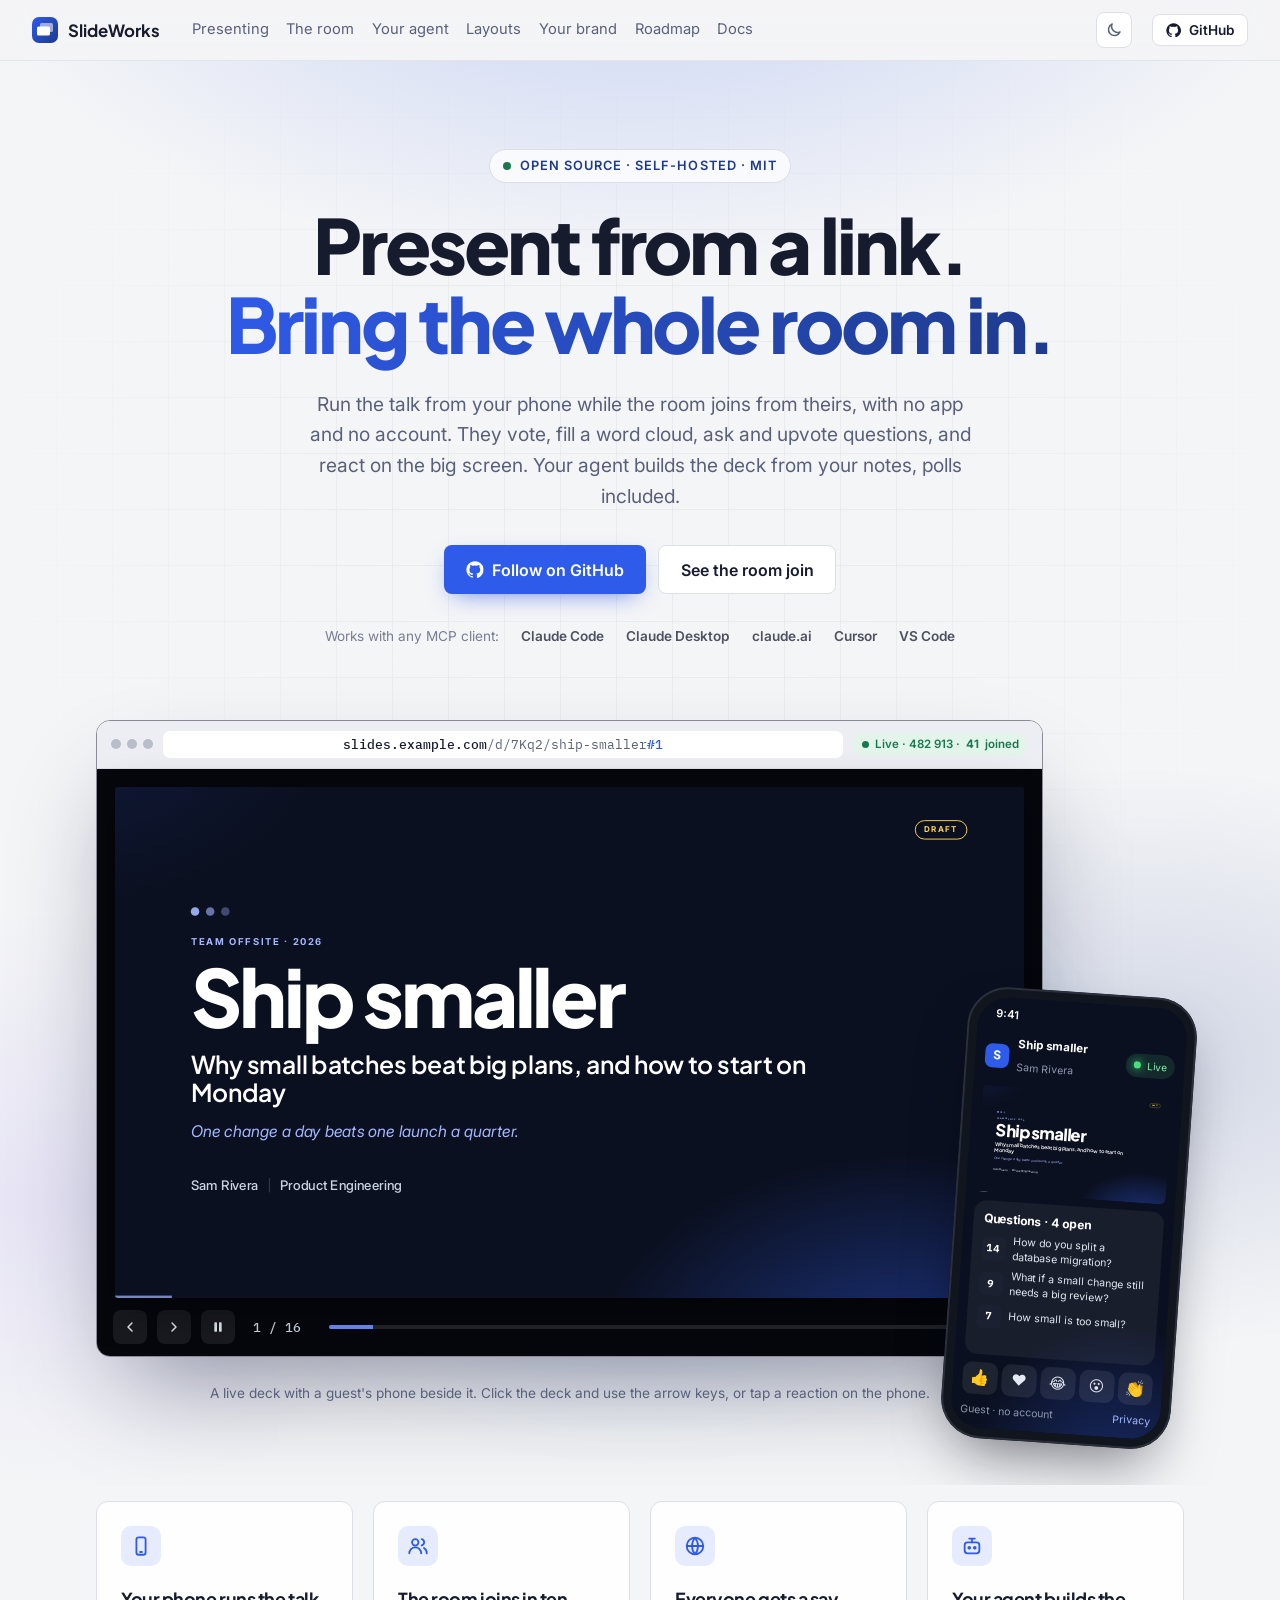
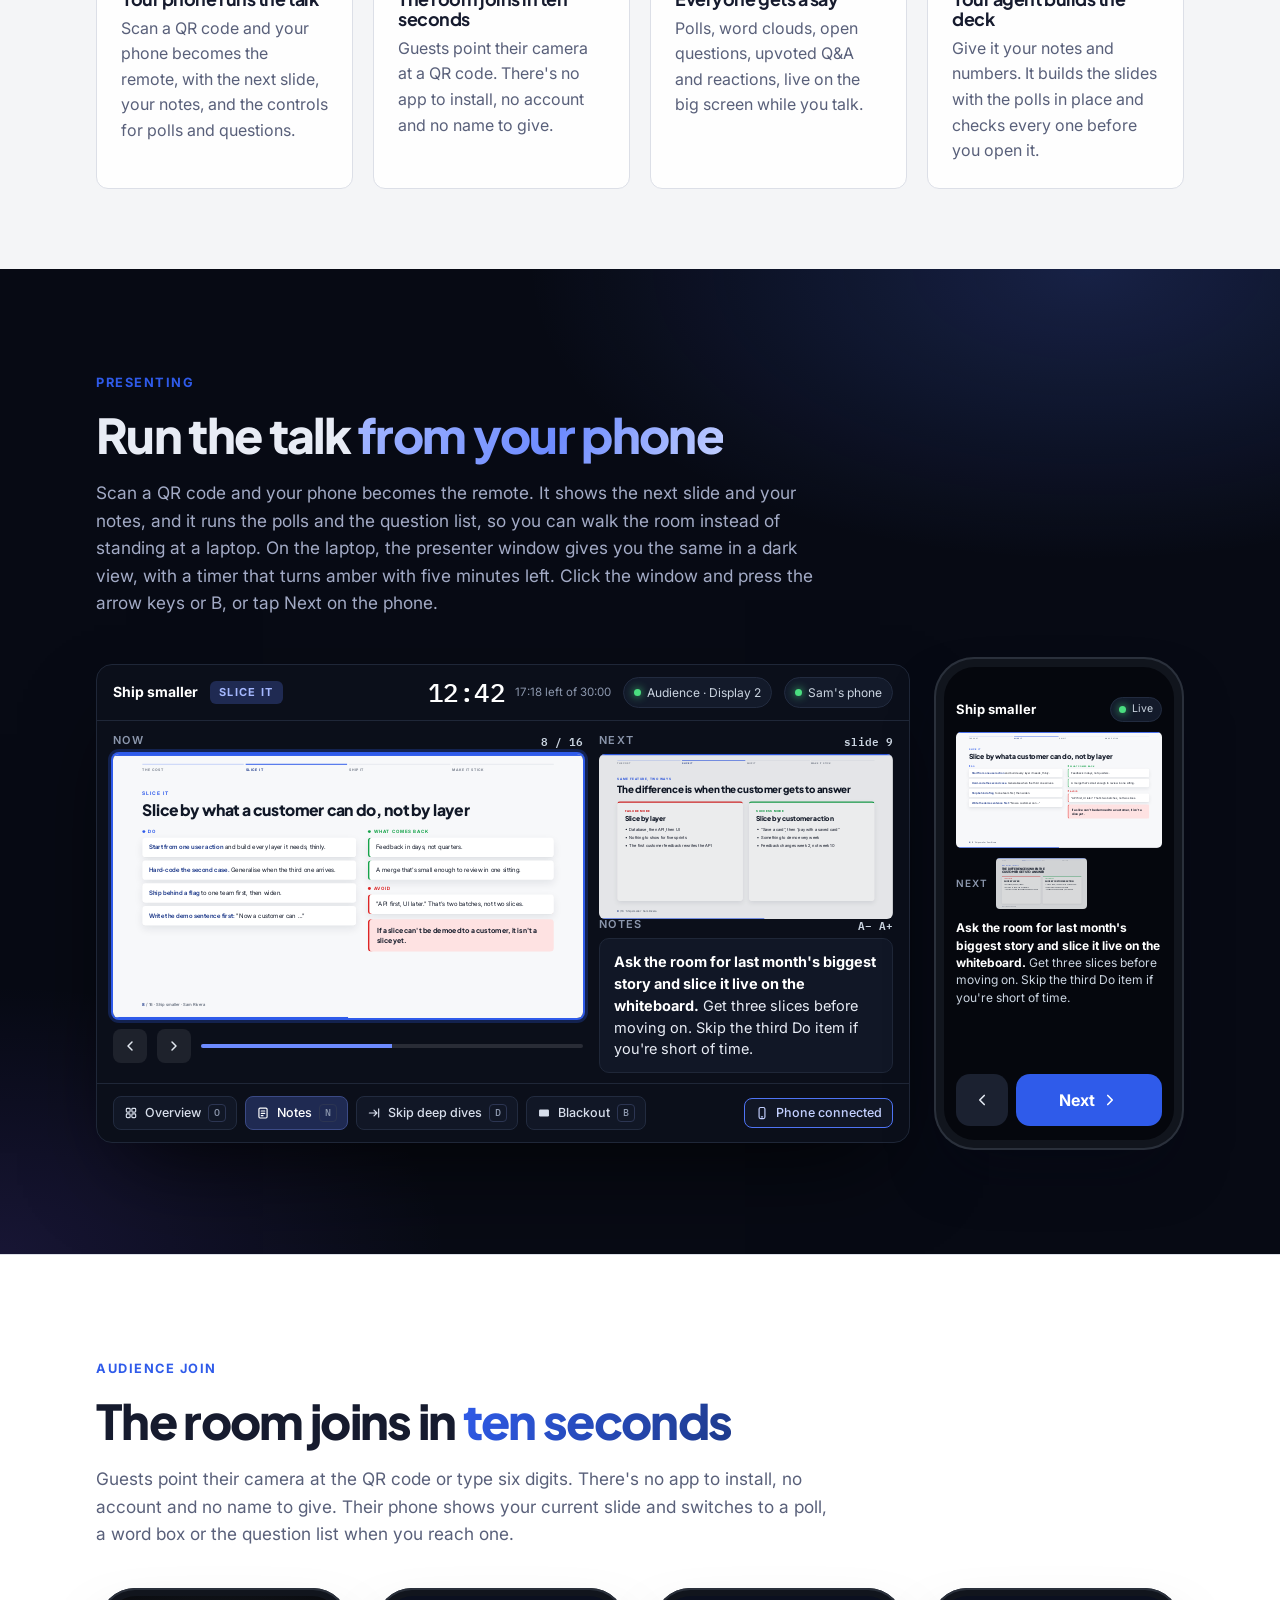
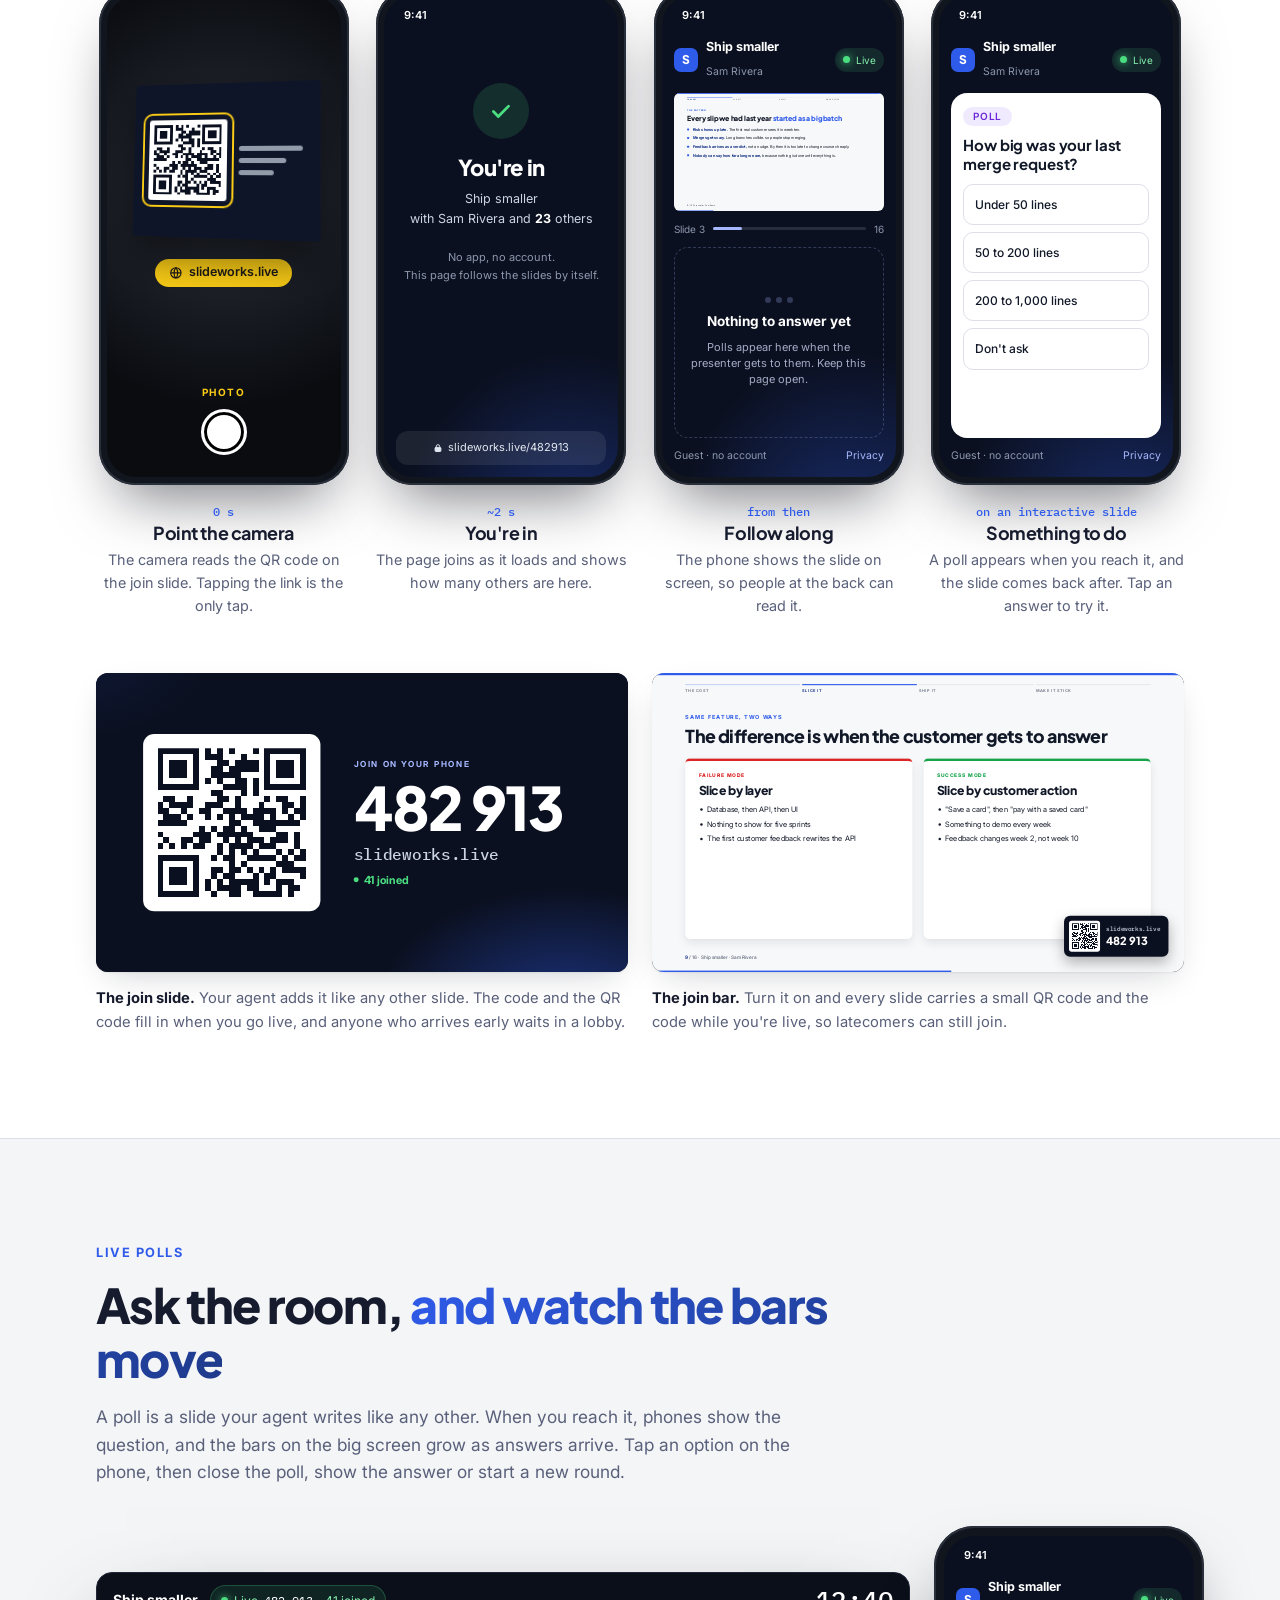
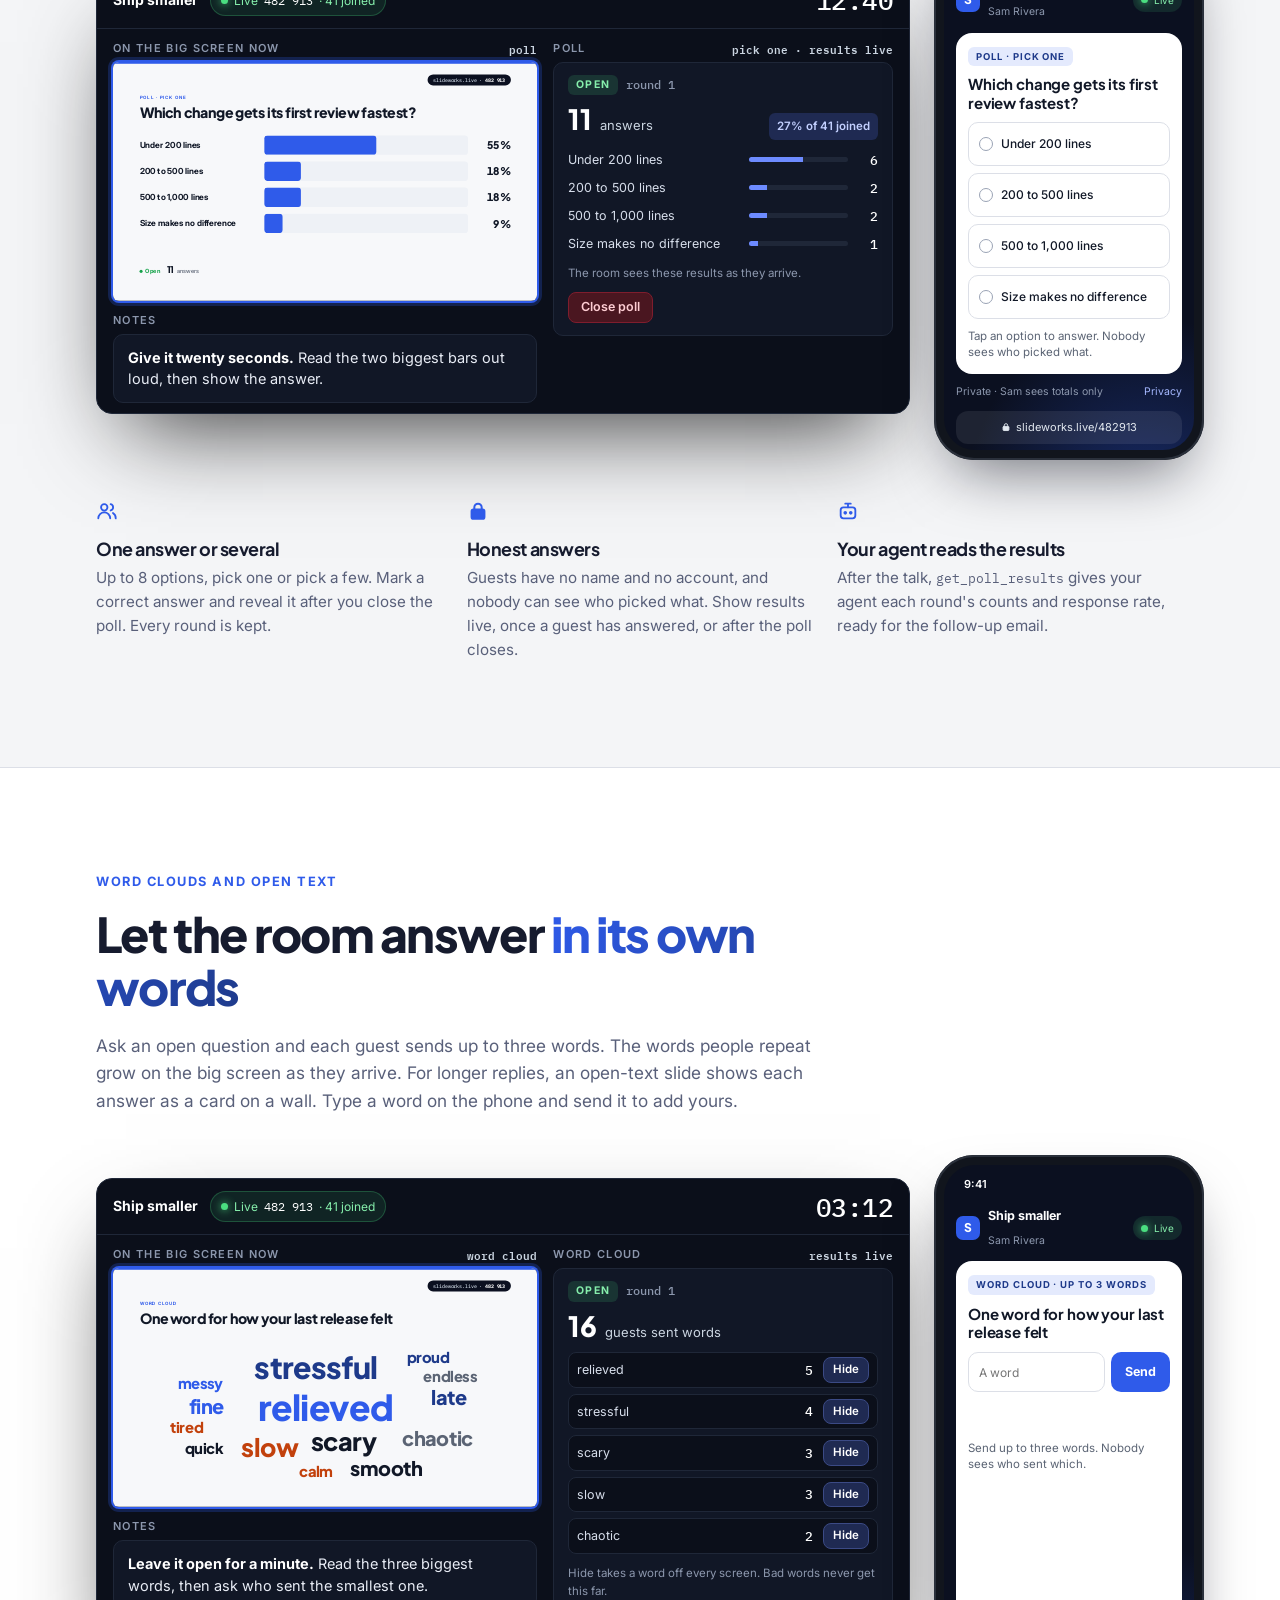
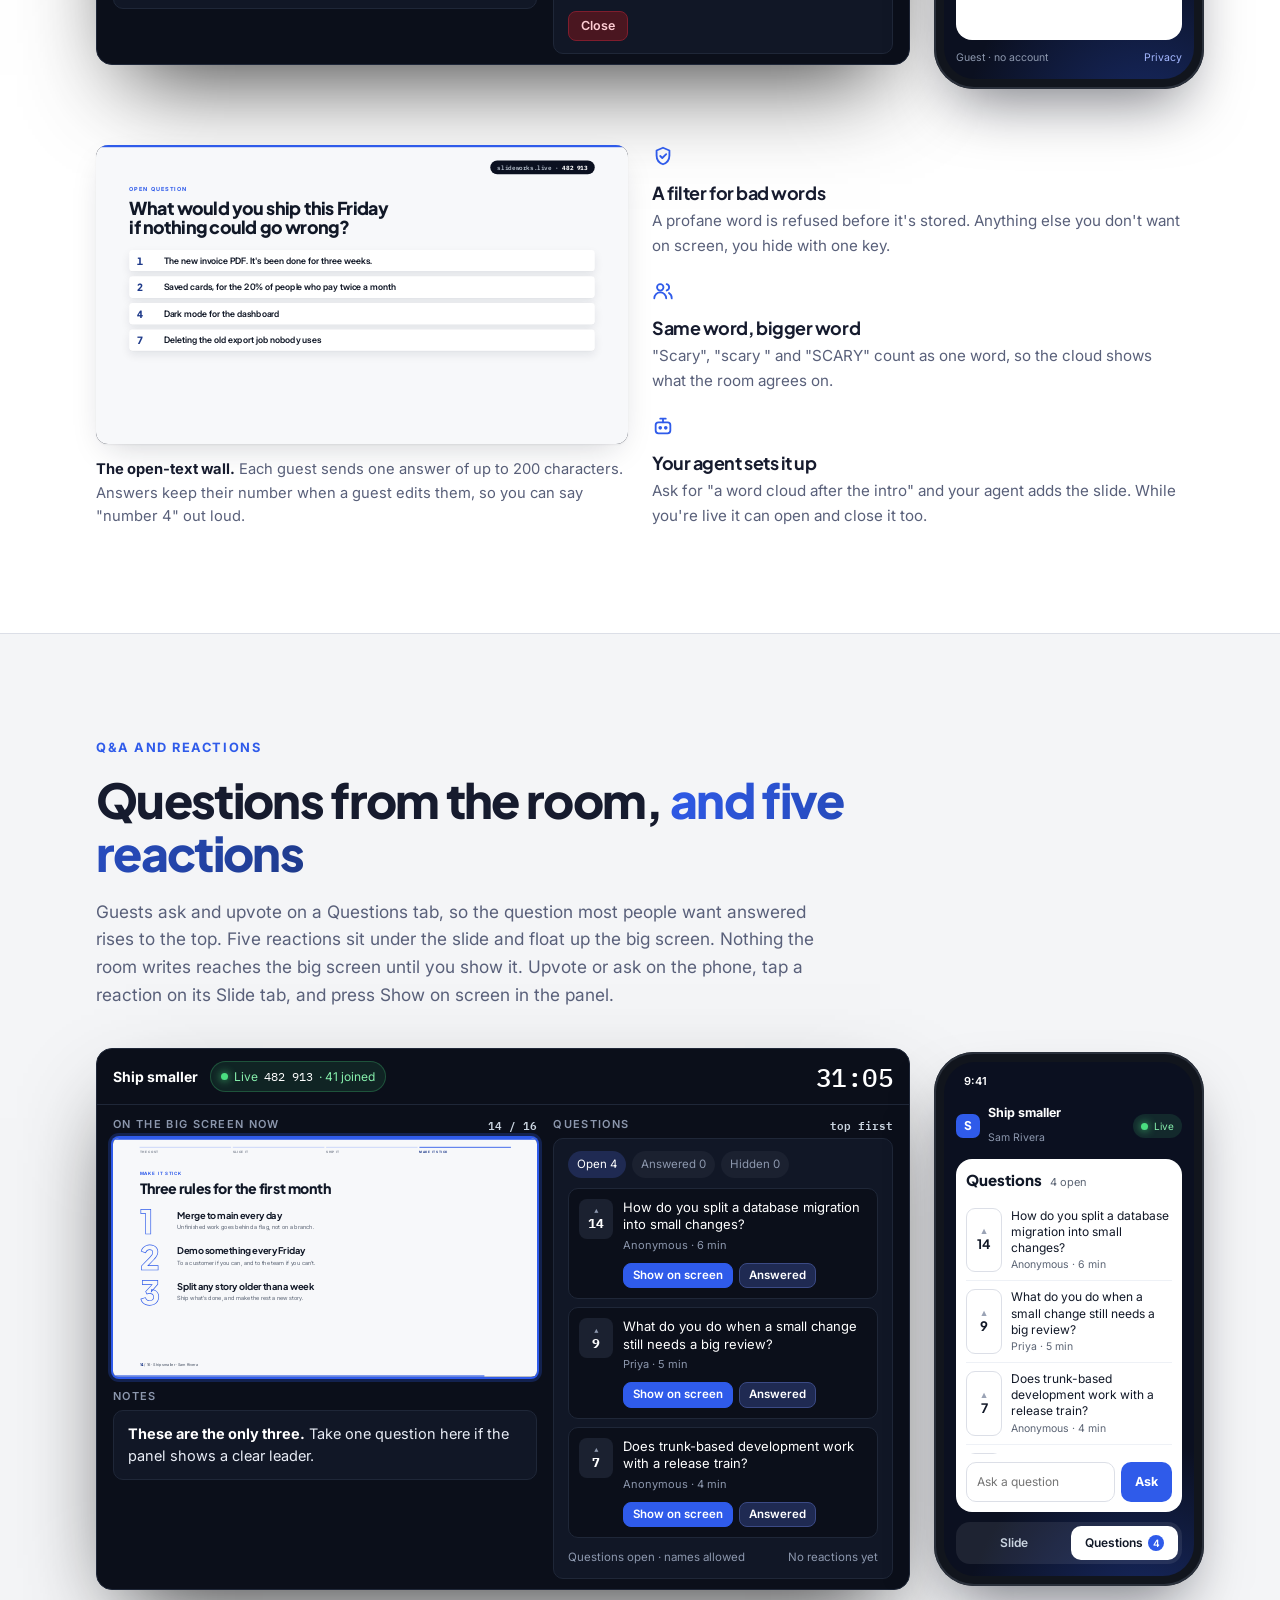
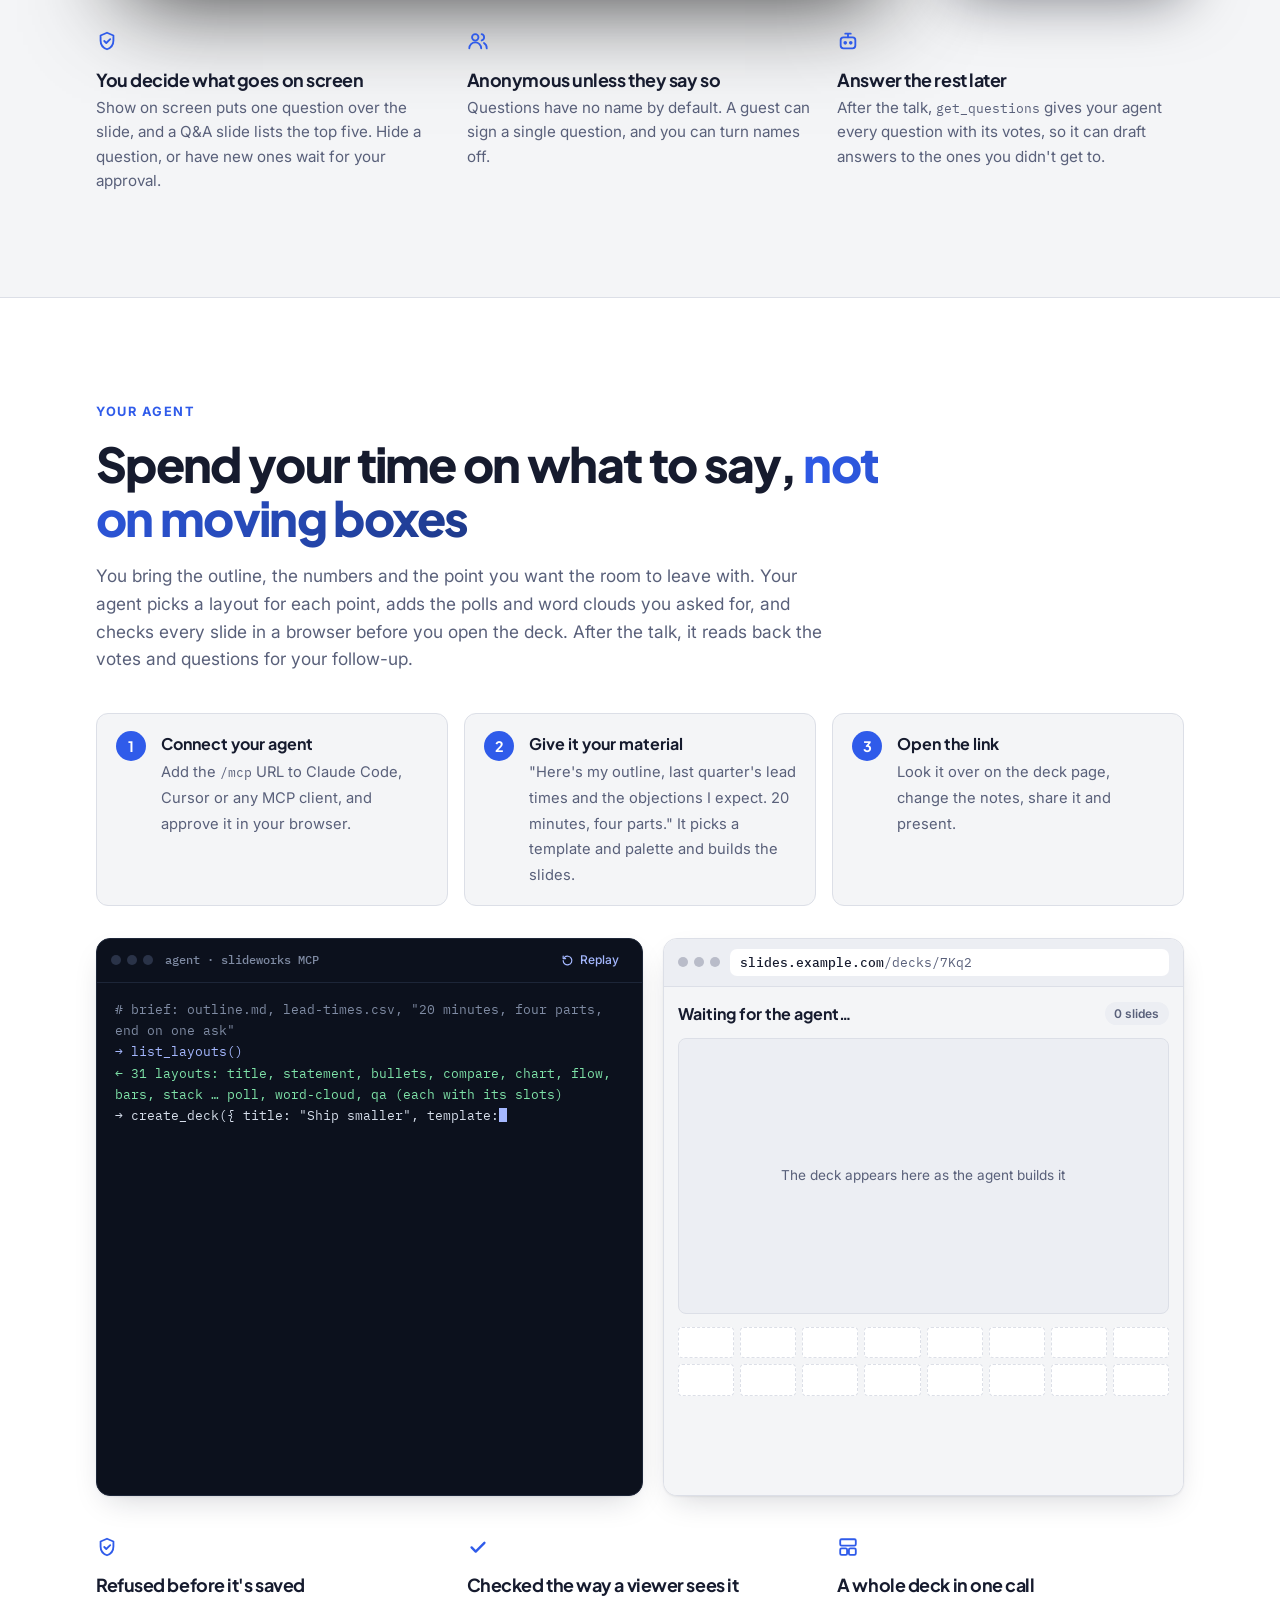
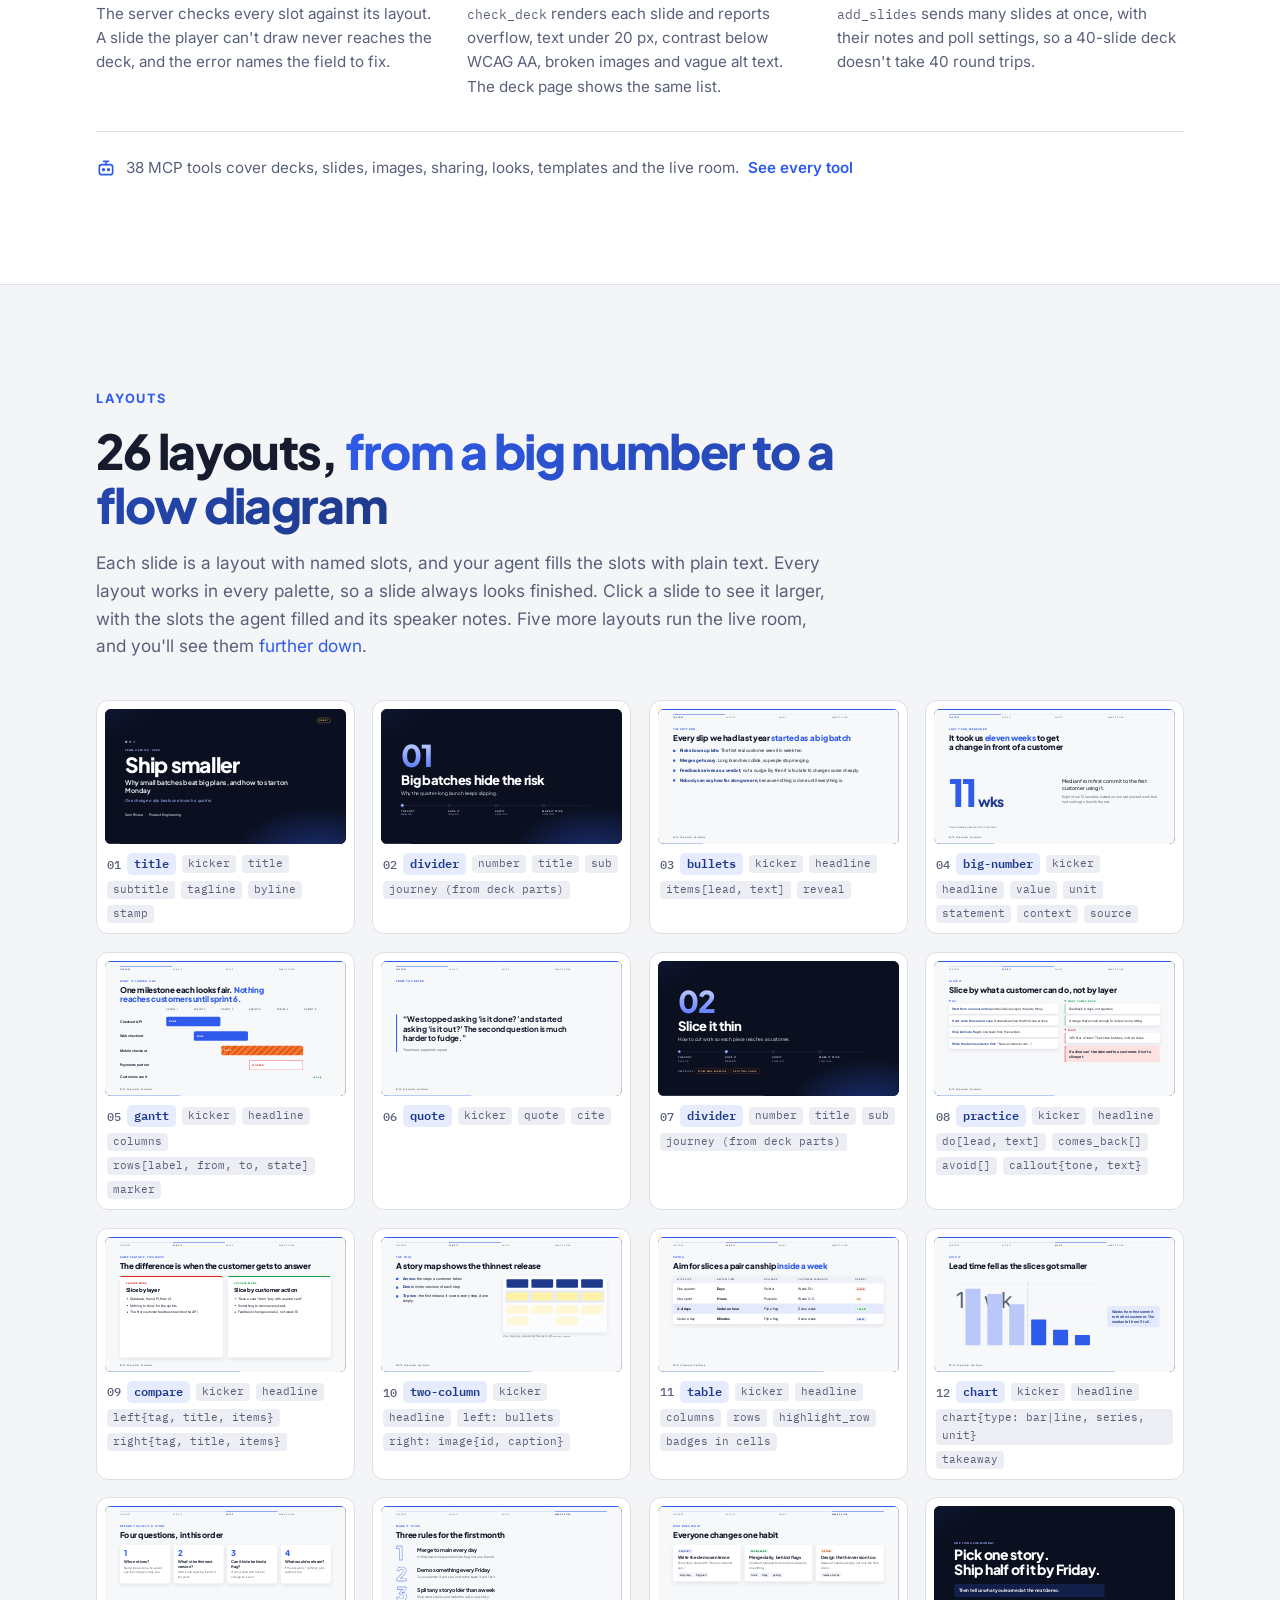
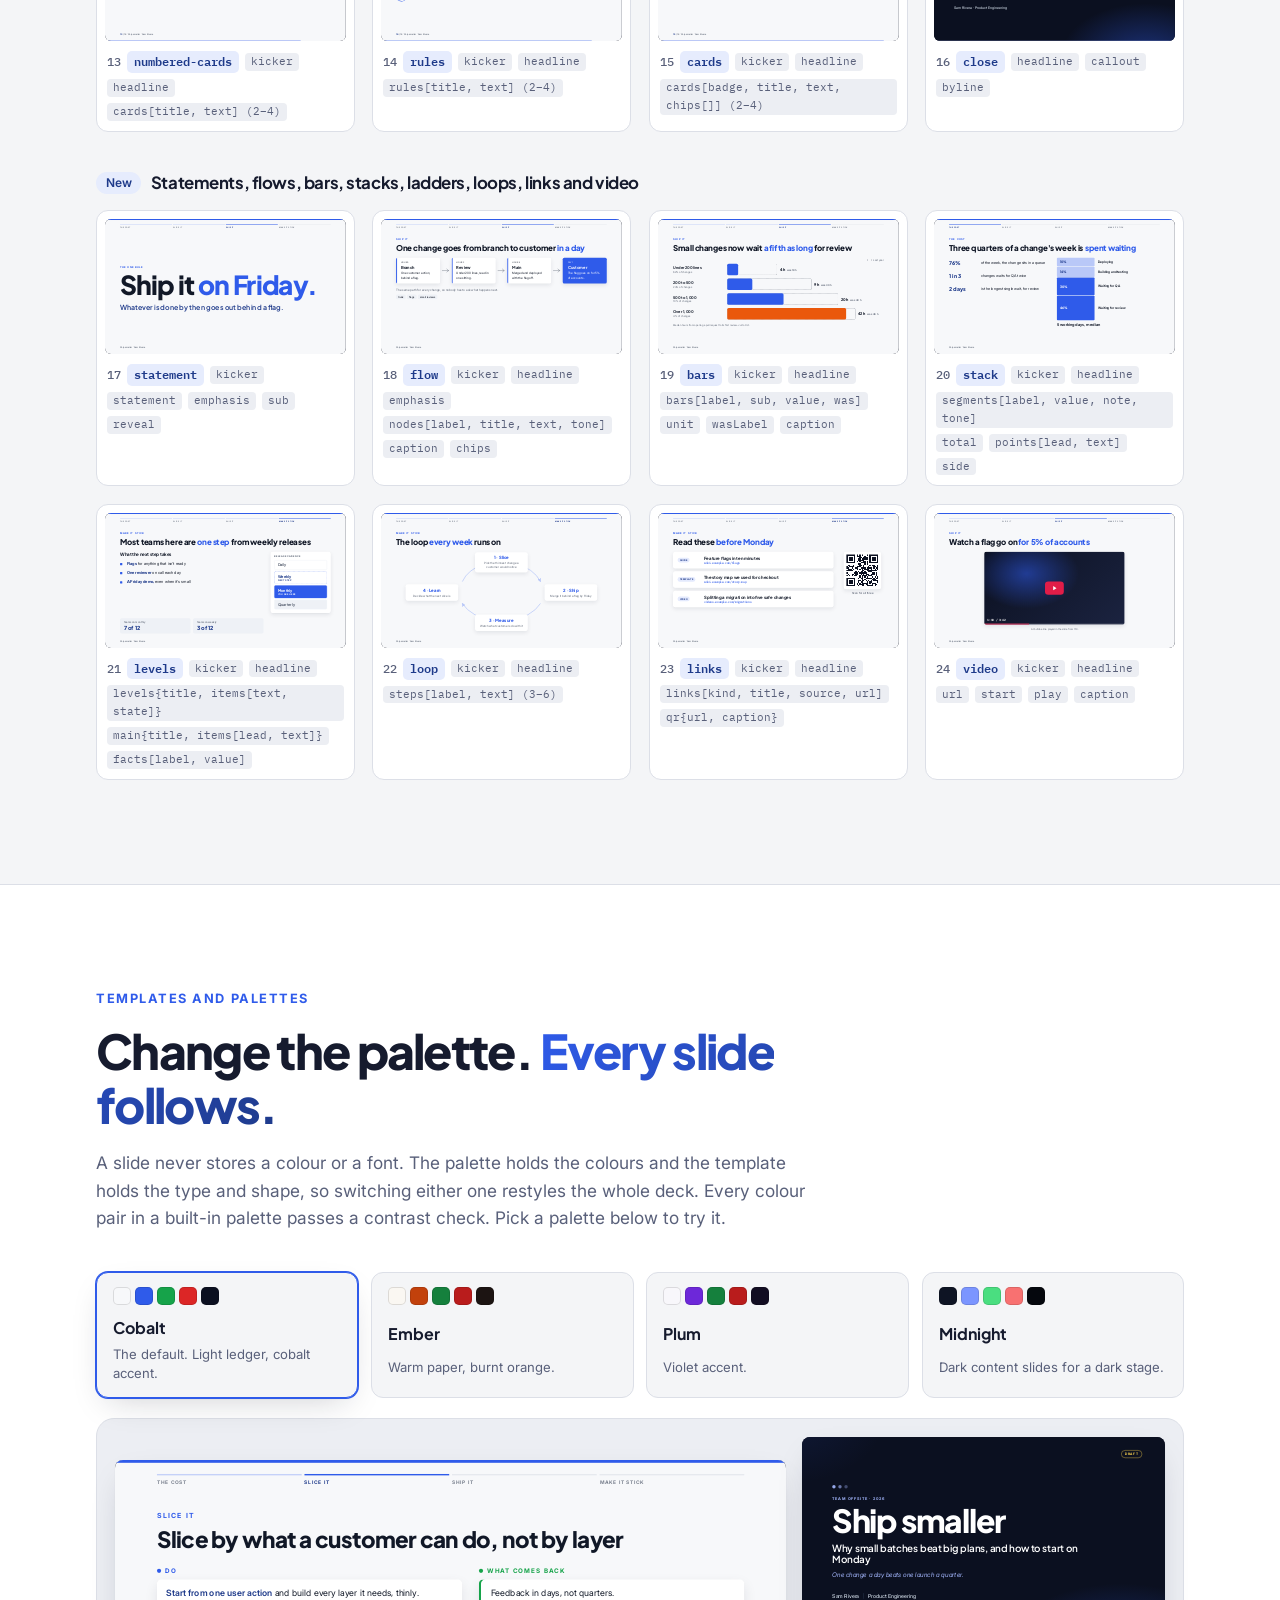
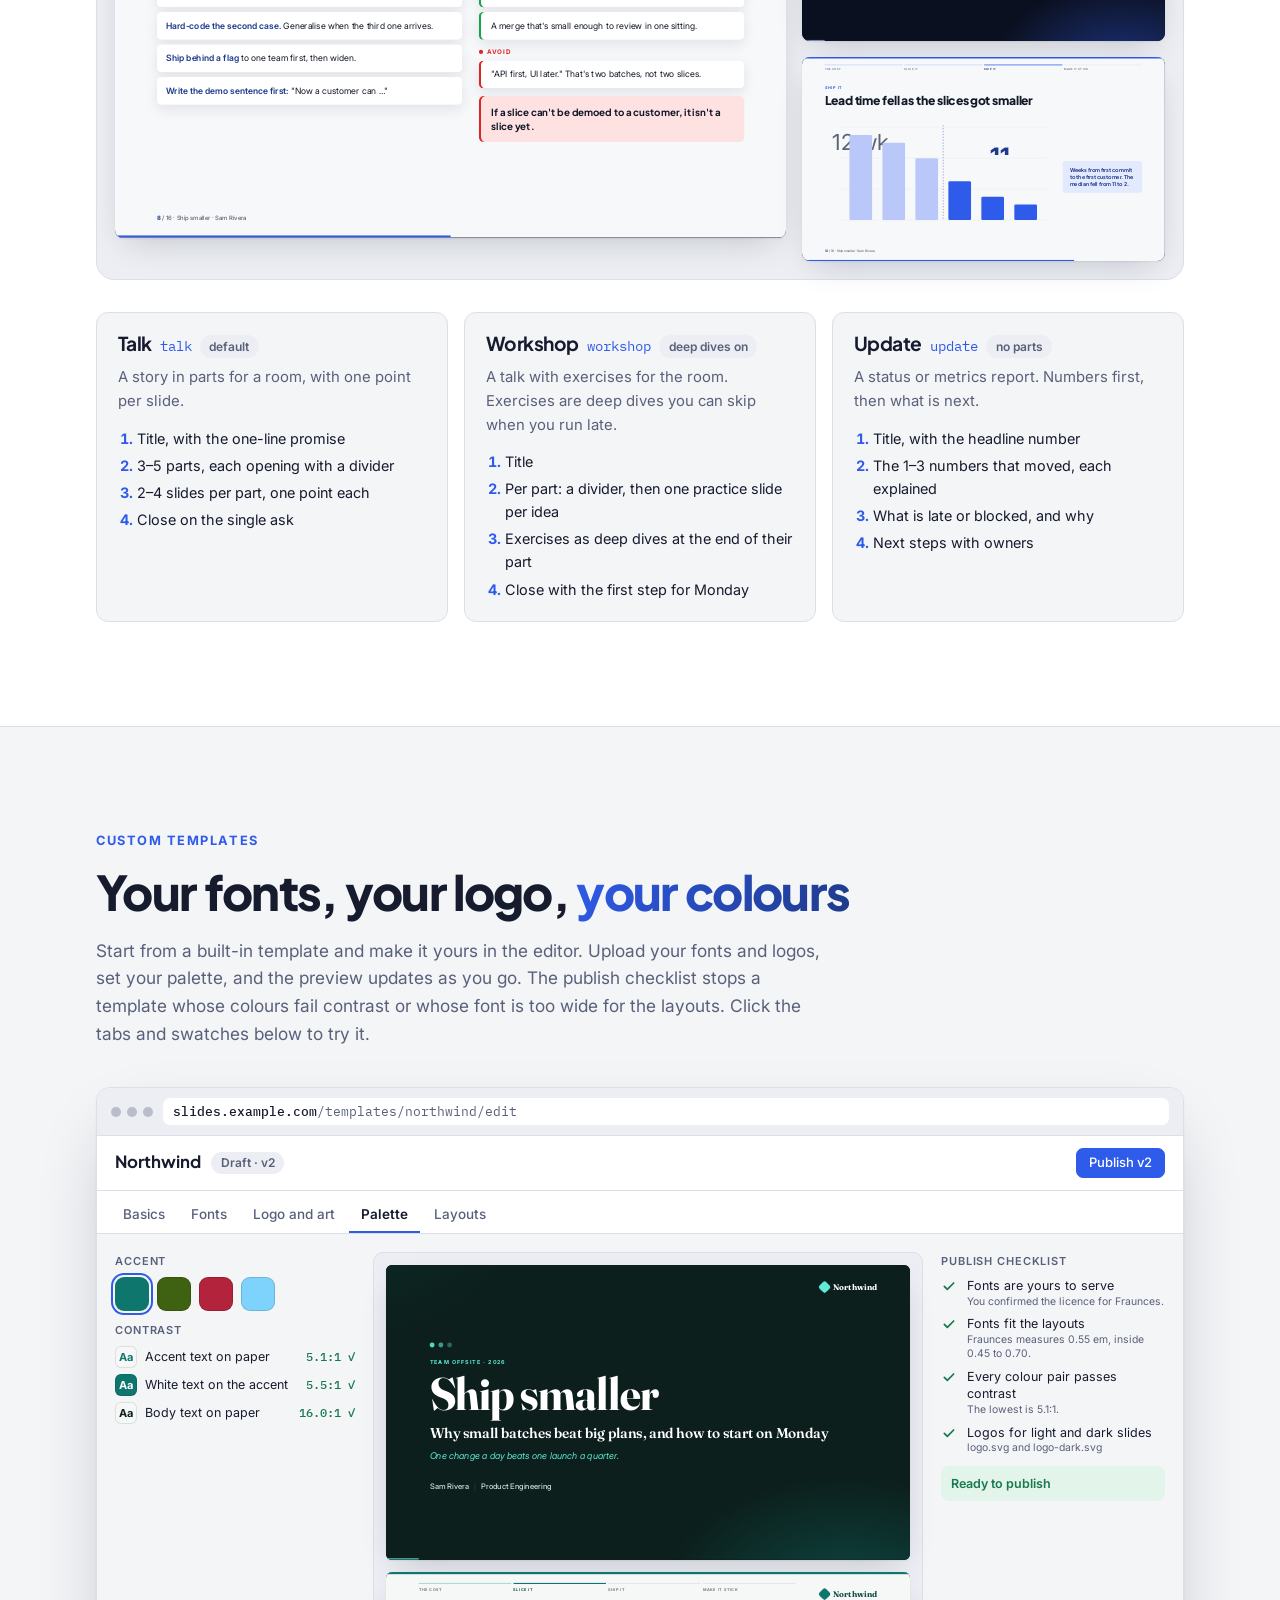
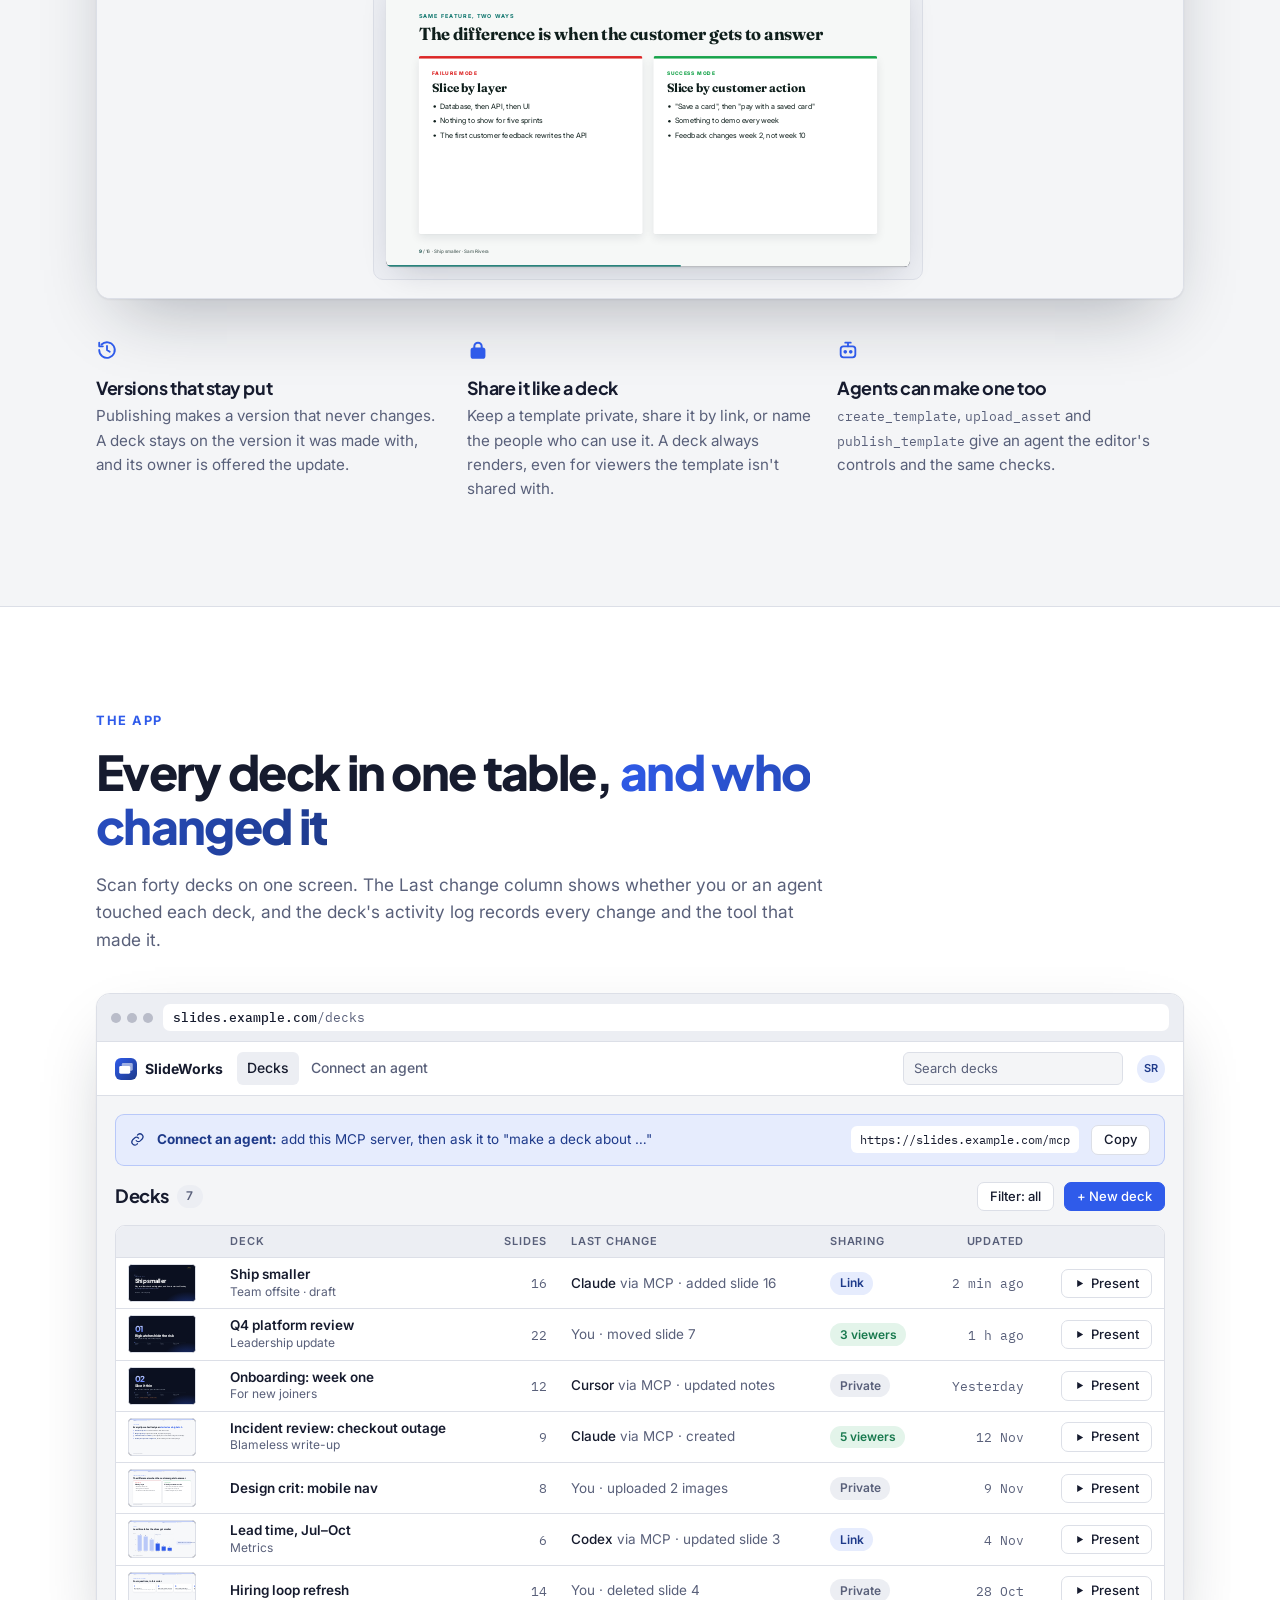
==== commit d86ad20d: "Landing page: lead with the live room, not the agent The hero, cards, nav and section order now open" ====
--- a/site/index.html
+++ b/site/index.html
@@ -3,16 +3,16 @@
 <head>
 <meta charset="utf-8">
 <meta name="viewport" content="width=device-width, initial-scale=1">
-<title>SlideWorks · Web slide decks that agents build</title>
-<meta name="description" content="Ask your agent for a deck and present it from a link. SlideWorks is open source: agents build decks over MCP from 26 layouts and check every slide, you present from a laptop or a phone, and the room joins from a QR code to vote, ask questions and react.">
+<title>SlideWorks · Present from a link, bring the room in</title>
+<meta name="description" content="Present from a link and bring the room in. SlideWorks is open source: run the talk from your phone while guests join from a QR code to vote, fill a word cloud, ask questions and react. Your agent builds the deck over MCP.">
 <meta name="theme-color" content="#f4f5f7" media="(prefers-color-scheme: light)">
 <meta name="theme-color" content="#0f1424" media="(prefers-color-scheme: dark)">
 <link rel="canonical" href="https://slideworks.app/">
 <link rel="icon" href="favicon.svg" type="image/svg+xml">
 <meta property="og:type" content="website">
 <meta property="og:url" content="https://slideworks.app/">
-<meta property="og:title" content="SlideWorks · Web slide decks that agents build">
-<meta property="og:description" content="Ask your agent for a deck. Present it from a link. The room joins from their phones.">
+<meta property="og:title" content="SlideWorks · Present from a link, bring the room in">
+<meta property="og:description" content="Run the talk from your phone. The room joins from theirs to vote, ask and react.">
 <meta property="og:image" content="https://slideworks.app/og-image.png">
 <meta property="og:image:width" content="1200">
 <meta property="og:image:height" content="630">
@@ -71,11 +71,11 @@
   <div class="wrap">
     <a class="brand" href="/"><svg class="mark" viewBox="0 0 26 26" aria-hidden="true"><use href="#i-mark"/></svg>SlideWorks</a>
     <nav class="nav-links" aria-label="Sections">
-      <a href="#how">How it works</a>
+      <a href="#present">Presenting</a>
+      <a href="#audience">The room</a>
+      <a href="#how">Your agent</a>
       <a href="#blocks">Layouts</a>
       <a href="#brand">Your brand</a>
-      <a href="#present">Presenting</a>
-      <a href="#audience">Audience</a>
       <a href="#roadmap">Roadmap</a>
       <a href="https://docs.slideworks.app">Docs</a>
     </nav>
@@ -94,11 +94,11 @@
     <div class="hero-bg" aria-hidden="true"></div>
     <div class="wrap">
       <p class="eyebrow"><span class="dot-live"></span>Open source · Self-hosted · MIT</p>
-      <h1>Ask your agent for a deck. <span class="grad">Present it from a link.</span></h1>
-      <p class="lede">Give Claude, Cursor or any MCP agent your notes, your numbers and your point of view. It builds the slides from 26 ready-made layouts and checks each one in a browser before you see it. You present from a laptop or a phone, and the room joins from their phones to vote, ask questions and react.</p>
+      <h1>Present from a link.<br><span class="grad">Bring the whole room in.</span></h1>
+      <p class="lede">Run the talk from your phone while the room joins from theirs, with no app and no account. They vote, fill a word cloud, ask and upvote questions, and react on the big screen. Your agent builds the deck from your notes, polls included.</p>
       <div class="cta">
         <a class="btn btn-primary btn-lg" href="https://github.com/slide-works/slideworks"><svg><use href="#i-gh"/></svg><span>Follow on GitHub</span></a>
-        <a class="btn btn-ghost btn-lg" href="#how">See how it works</a>
+        <a class="btn btn-ghost btn-lg" href="#audience">See the room join</a>
       </div>
       <ul class="works-with" aria-label="Works with">
         <li>Claude Code</li><li>Claude Desktop</li><li>claude.ai</li><li>Cursor</li><li>VS Code</li>
@@ -108,8 +108,8 @@
     <div class="wrap wide">
       <div class="stage" id="heroStage">
         <figure class="browser player" id="heroPlayer" tabindex="0" aria-label="Sample deck player. Use the left and right arrow keys to move through the slides.">
-          <div class="browser-bar"><span class="dots"><i></i><i></i><i></i></span><span class="url"><b>slides.example.com</b>/d/7Kq2/ship-smaller<b class="hash" data-hash>#1</b></span></div>
-          <div class="player-stage stepped"><div class="frame" data-player-frame></div></div>
+          <div class="browser-bar"><span class="dots"><i></i><i></i><i></i></span><span class="url"><b>slides.example.com</b>/d/7Kq2/ship-smaller<b class="hash" data-hash>#1</b></span><span class="bar-live"><i></i>Live · 482 913 · <b id="heroJoined">41</b> joined</span></div>
+          <div class="player-stage stepped"><div class="frame" data-player-frame></div><div class="hero-rx" id="heroRx" aria-hidden="true"></div></div>
           <div class="pctl">
             <button type="button" data-p="prev" aria-label="Previous"><svg><use href="#i-left"/></svg></button>
             <button type="button" data-p="next" aria-label="Next"><svg><use href="#i-right"/></svg></button>
@@ -119,14 +119,17 @@
             <span class="bar"><i data-bar></i></span>
           </div>
         </figure>
-        <div class="phone hero-phone" aria-hidden="true">
-          <div class="phone-screen">
-            <div class="phone-url">slides.example.com/d/7Kq2<span data-hash>#1</span></div>
-            <div class="phone-canvas stepped"><div class="frame" data-player-frame></div></div>
-            <div class="pctl mini"><span class="count" data-count>1 / 16</span><span class="bar"><i data-bar></i></span></div>
-          </div>
-        </div>
-        <p class="stage-cap">This is a live deck built from the same layouts your agent uses. Click it and use the arrow keys.</p>
+        <div class="phone hero-phone" aria-label="A guest's phone in the room">
+          <div class="phone-screen aud-in">
+            <div class="aud-status">9:41</div>
+            <div class="aud-head"><span class="aud-logo">S</span><div><b>Ship smaller</b><small>Sam Rivera</small></div><span class="pr-chip"><i></i>Live</span></div>
+            <div class="aud-slide stepped"><div class="frame" data-player-frame></div></div>
+            <div class="hp-q"><b>Questions · 4 open</b><ol><li><i>14</i>How do you split a database migration?</li><li><i>9</i>What if a small change still needs a big review?</li><li><i>7</i>How small is too small?</li></ol></div>
+            <div class="rx-row" id="heroRxRow" role="group" aria-label="Reactions"></div>
+            <div class="aud-foot"><span>Guest · no account</span><span>Privacy</span></div>
+          </div>
+        </div>
+        <p class="stage-cap">A live deck with a guest's phone beside it. Click the deck and use the arrow keys, or tap a reaction on the phone.</p>
       </div>
     </div>
   </section>
@@ -135,260 +138,26 @@
   <section class="pillars">
     <div class="wrap">
       <div class="cards">
-        <a class="card" href="#how">
-          <svg><use href="#i-agent"/></svg>
-          <h3>Your agent builds it</h3>
-          <p>It fills layouts with your content and never writes HTML. It renders every slide in a browser and fixes overflow and low contrast before you open the deck.</p>
-        </a>
         <a class="card" href="#present">
-          <svg><use href="#i-link"/></svg>
-          <h3>You present from a link</h3>
-          <p>Every deck has a URL. Present from a laptop with your notes, the next slide and a timer, and use your phone as the remote.</p>
+          <svg><use href="#i-phone"/></svg>
+          <h3>Your phone runs the talk</h3>
+          <p>Scan a QR code and your phone becomes the remote, with the next slide, your notes, and the controls for polls and questions.</p>
         </a>
         <a class="card" href="#audience">
           <svg><use href="#i-people"/></svg>
-          <h3>The room joins in</h3>
-          <p>Guests scan a QR code, with no app and no account. They answer polls, fill a word cloud, ask and upvote questions, and send reactions.</p>
+          <h3>The room joins in ten seconds</h3>
+          <p>Guests point their camera at a QR code. There's no app to install, no account and no name to give.</p>
         </a>
-        <a class="card" href="#brand">
-          <svg><use href="#i-palette"/></svg>
-          <h3>It looks like your brand</h3>
-          <p>Upload your fonts, logos and colours as a template. Every deck made on it matches, and the editor checks contrast before you publish.</p>
+        <a class="card" href="#polls">
+          <svg><use href="#i-globe"/></svg>
+          <h3>Everyone gets a say</h3>
+          <p>Polls, word clouds, open questions, upvoted Q&amp;A and reactions, live on the big screen while you talk.</p>
         </a>
-      </div>
-    </div>
-  </section>
-
-  <!-- ============================================================ HOW -->
-  <section id="how" class="band">
-    <div class="wrap">
-      <div class="sec-head">
-        <p class="kick">How it works</p>
-        <h2>Spend your time on what to say, <span class="grad">not on moving boxes</span></h2>
-        <p class="sec-lede">You bring the outline, the numbers and the point you want the room to leave with. Your agent picks a layout for each point and fills it in, so you can change the argument without touching alignment or fonts. Then it opens every slide in a browser and measures it, the way your audience will see it. Text that overflows, type that's too small and colours that fail contrast come back as findings, and the agent fixes them before you open the deck.</p>
-      </div>
-
-      <ol class="steps3">
-        <li><span class="n">1</span><div><b>Connect your agent</b><span>Add the <code>/mcp</code> URL to Claude Code, Cursor or any MCP client, and approve it in your browser.</span></div></li>
-        <li><span class="n">2</span><div><b>Give it your material</b><span>"Here's my outline, last quarter's lead times and the objections I expect. 20 minutes, four parts." It picks a template and palette and builds the slides.</span></div></li>
-        <li><span class="n">3</span><div><b>Open the link</b><span>Look it over on the deck page, change the notes, share it and present.</span></div></li>
-      </ol>
-
-      <div class="session" id="session">
-        <div class="term" role="img" aria-label="An agent's MCP session: it lists the layouts, creates a deck, adds slides, fixes a slide the server rejected, shares the deck and gets its link.">
-          <div class="term-bar"><span class="dots"><i></i><i></i><i></i></span><span>agent · slideworks MCP</span><button type="button" class="term-replay" id="termReplay" aria-label="Replay the session"><svg><use href="#i-replay"/></svg>Replay</button></div>
-          <pre id="termOut"></pre>
-        </div>
-        <div class="session-side">
-          <div class="browser deckpage">
-            <div class="browser-bar"><span class="dots"><i></i><i></i><i></i></span><span class="url"><b>slides.example.com</b>/decks/7Kq2</span></div>
-            <div class="deckpage-body">
-              <div class="deckpage-head"><b id="dpTitle">Waiting for the agent…</b><span class="pill grey" id="dpCount">0 slides</span><span class="pill acc" id="dpShare" hidden><svg><use href="#i-link"/></svg>Link</span></div>
-              <div class="dp-main">
-                <div class="frame dp-frame" id="dpFrame"><div class="dp-empty">The deck appears here as the agent builds it</div></div>
-                <div class="reject" id="dpReject" hidden><svg><use href="#i-x"/></svg><div><b>Slide refused</b><span><code>compare.right</code> is required, with a tag, a title and items.</span></div></div>
-                <div class="reject warn" id="dpWarn" hidden><svg><use href="#i-shield"/></svg><div><b>Check · slide 12</b><span>Small text. The axis labels are drawn under 20 px.</span></div></div>
-              </div>
-              <div class="dp-thumbs" id="dpThumbs"></div>
-              <ul class="dp-feed" id="dpFeed"></ul>
-            </div>
-          </div>
-        </div>
-      </div>
-
-      <div class="feature-row">
-        <div><svg><use href="#i-shield"/></svg><h3>Refused before it's saved</h3><p>The server checks every slot against its layout. A slide the player can't draw never reaches the deck, and the error names the field to fix.</p></div>
-        <div><svg><use href="#i-check"/></svg><h3>Checked the way a viewer sees it</h3><p><code>check_deck</code> renders each slide and reports overflow, text under 20 px, contrast below WCAG AA, broken images and vague alt text. The deck page shows the same list.</p></div>
-        <div><svg><use href="#i-blocks"/></svg><h3>A whole deck in one call</h3><p><code>add_slides</code> sends many slides at once, with their notes and poll settings, so a 40-slide deck doesn't take 40 round trips.</p></div>
-      </div>
-      <p class="tools-more"><svg><use href="#i-agent"/></svg>38 MCP tools cover decks, slides, images, sharing, looks, templates and the live room. <a href="https://docs.slideworks.app/agents/tools/">See every tool</a></p>
-    </div>
-  </section>
-
-  <!-- ============================================================ BLOCKS -->
-  <section id="blocks">
-    <div class="wrap">
-      <div class="sec-head">
-        <p class="kick">Layouts</p>
-        <h2>26 layouts, <span class="grad">from a big number to a flow diagram</span></h2>
-        <p class="sec-lede">Each slide is a layout with named slots, and your agent fills the slots with plain text. Every layout works in every palette, so a slide always looks finished. Click a slide to see it larger, with the slots the agent filled and its speaker notes. Five more layouts run the live room, and you'll see them <a href="#audience">further down</a>.</p>
-      </div>
-      <div class="gallery" id="gallery"></div>
-      <h3 class="g-h"><span class="pill acc">New</span>Statements, flows, bars, stacks, ladders, loops, links and video</h3>
-      <div class="gallery" id="gallery2"></div>
-    </div>
-  </section>
-
-  <!-- ============================================================ LOOKS -->
-  <section id="looks" class="band">
-    <div class="wrap">
-      <div class="sec-head">
-        <p class="kick">Templates and palettes</p>
-        <h2>Change the palette. <span class="grad">Every slide follows.</span></h2>
-        <p class="sec-lede">A slide never stores a colour or a font. The palette holds the colours and the template holds the type and shape, so switching either one restyles the whole deck. Every colour pair in a built-in palette passes a contrast check. Pick a palette below to try it.</p>
-      </div>
-
-      <div class="pal-picker" role="radiogroup" aria-label="Palette">
-        <label class="pal-opt"><input type="radio" name="pal" value="cobalt" checked><span class="sw4"><i style="background:#f7f8fa"></i><i style="background:#2f5bea"></i><i style="background:#16a34a"></i><i style="background:#dc2626"></i><i style="background:#0b1020"></i></span><b>Cobalt</b><span>The default. Light ledger, cobalt accent.</span></label>
-        <label class="pal-opt"><input type="radio" name="pal" value="ember"><span class="sw4"><i style="background:#faf7f2"></i><i style="background:#c2410c"></i><i style="background:#15803d"></i><i style="background:#b91c1c"></i><i style="background:#1c1412"></i></span><b>Ember</b><span>Warm paper, burnt orange.</span></label>
-        <label class="pal-opt"><input type="radio" name="pal" value="plum"><span class="sw4"><i style="background:#f8f7fb"></i><i style="background:#6d28d9"></i><i style="background:#15803d"></i><i style="background:#b91c1c"></i><i style="background:#120d22"></i></span><b>Plum</b><span>Violet accent.</span></label>
-        <label class="pal-opt"><input type="radio" name="pal" value="midnight"><span class="sw4"><i style="background:#0e1424"></i><i style="background:#7b95ff"></i><i style="background:#4ade80"></i><i style="background:#f87171"></i><i style="background:#05070d"></i></span><b>Midnight</b><span>Dark content slides for a dark stage.</span></label>
-      </div>
-
-      <div class="pal-stage" id="palStage" data-pal="cobalt">
-        <div class="ps-main"><div class="frame" data-slide="practice"></div></div>
-        <div class="ps-side">
-          <div class="frame" data-slide="title"></div>
-          <div class="frame" data-slide="chart"></div>
-        </div>
-      </div>
-
-      <div class="templates">
-        <article class="tpl">
-          <header><h3>Talk</h3><code>talk</code><span class="pill grey">default</span></header>
-          <p>A story in parts for a room, with one point per slide.</p>
-          <ol><li>Title, with the one-line promise</li><li>3–5 parts, each opening with a divider</li><li>2–4 slides per part, one point each</li><li>Close on the single ask</li></ol>
-        </article>
-        <article class="tpl">
-          <header><h3>Workshop</h3><code>workshop</code><span class="pill grey">deep dives on</span></header>
-          <p>A talk with exercises for the room. Exercises are deep dives you can skip when you run late.</p>
-          <ol><li>Title</li><li>Per part: a divider, then one practice slide per idea</li><li>Exercises as deep dives at the end of their part</li><li>Close with the first step for Monday</li></ol>
-        </article>
-        <article class="tpl">
-          <header><h3>Update</h3><code>update</code><span class="pill grey">no parts</span></header>
-          <p>A status or metrics report. Numbers first, then what is next.</p>
-          <ol><li>Title, with the headline number</li><li>The 1–3 numbers that moved, each explained</li><li>What is late or blocked, and why</li><li>Next steps with owners</li></ol>
-        </article>
-      </div>
-    </div>
-  </section>
-
-  <!-- ============================================================ BRAND: custom templates (SW-50) -->
-  <section id="brand">
-    <div class="wrap">
-      <div class="sec-head">
-        <p class="kick">Custom templates</p>
-        <h2>Your fonts, your logo, <span class="grad">your colours</span></h2>
-        <p class="sec-lede">Start from a built-in template and make it yours in the editor. Upload your fonts and logos, set your palette, and the preview updates as you go. The publish checklist stops a template whose colours fail contrast or whose font is too wide for the layouts. Click the tabs and swatches below to try it.</p>
-      </div>
-
-      <div class="browser app editor" id="editor" aria-label="The template editor">
-        <div class="browser-bar"><span class="dots"><i></i><i></i><i></i></span><span class="url"><b>slides.example.com</b>/templates/northwind/edit</span></div>
-        <div class="ed-top">
-          <b>Northwind</b><span class="pill grey">Draft · v2</span>
-          <span class="sp"></span>
-          <span class="abtn primary" id="edPublish">Publish v2</span>
-        </div>
-        <div class="ed-tabs" role="tablist" aria-label="Sections of Northwind">
-          <button type="button" role="tab" data-ed="basics" aria-selected="false">Basics</button>
-          <button type="button" role="tab" data-ed="fonts" aria-selected="false">Fonts</button>
-          <button type="button" role="tab" data-ed="logo" aria-selected="false">Logo and art</button>
-          <button type="button" role="tab" data-ed="palette" aria-selected="true">Palette</button>
-          <button type="button" role="tab" data-ed="layouts" aria-selected="false">Layouts</button>
-        </div>
-        <div class="ed-body">
-          <div class="ed-panel">
-            <div class="ed-pane" data-pane="basics" hidden>
-              <label class="ed-field"><span>Name</span><b>Northwind</b></label>
-              <label class="ed-field"><span>Starts from</span><b>Talk</b></label>
-              <label class="ed-field"><span>Corner radius</span><b>6 px</b></label>
-              <label class="ed-field"><span>Part tracker, footer, progress bar</span><b>On</b></label>
-              <label class="ed-field"><span>Top accent bar</span><b>On</b></label>
-            </div>
-            <div class="ed-pane" data-pane="fonts" hidden>
-              <p class="ed-h">Headings</p>
-              <div class="ed-opts" role="radiogroup" aria-label="Heading font">
-                <button type="button" role="radio" data-font="serif" aria-checked="true"><b class="serif">Aa</b><span>Fraunces<small>fraunces-700.woff2 · 0.55 em</small></span></button>
-                <button type="button" role="radio" data-font="sans" aria-checked="false"><b>Aa</b><span>Plus Jakarta Sans<small>built in · 0.58 em</small></span></button>
-              </div>
-              <p class="ed-note">SlideWorks measures each font's average character width at upload, so text still fits the layouts.</p>
-            </div>
-            <div class="ed-pane" data-pane="logo" hidden>
-              <div class="ed-logos">
-                <div><span class="nw-logo"></span><small>Light slides · logo.svg</small></div>
-                <div class="dark"><span class="nw-logo"></span><small>Dark slides · logo-dark.svg</small></div>
-              </div>
-              <label class="ed-field"><span>Title art</span><b>Ornament dots</b></label>
-              <label class="ed-field"><span>Logo on title, divider and close</span><b>On</b></label>
-            </div>
-            <div class="ed-pane" data-pane="palette">
-              <p class="ed-h">Accent</p>
-              <div class="ed-sw" role="radiogroup" aria-label="Accent colour">
-                <button type="button" role="radio" data-acc="teal" aria-checked="true" aria-label="Teal" style="--c:#0f766e"></button>
-                <button type="button" role="radio" data-acc="forest" aria-checked="false" aria-label="Forest" style="--c:#3f6212"></button>
-                <button type="button" role="radio" data-acc="crimson" aria-checked="false" aria-label="Crimson" style="--c:#b4233c"></button>
-                <button type="button" role="radio" data-acc="sky" aria-checked="false" aria-label="Sky, fails contrast" style="--c:#7dd3fc"></button>
-              </div>
-              <p class="ed-h">Contrast</p>
-              <ul class="ed-pairs" id="edPairs"></ul>
-            </div>
-            <div class="ed-pane" data-pane="layouts" hidden>
-              <p class="ed-h">Layouts this template allows</p>
-              <div class="ed-chips"><span>title</span><span>divider</span><span>statement</span><span>bullets</span><span>compare</span><span>big-number</span><span>chart</span><span>flow</span><span>quote</span><span>close</span><span>join</span><span>poll</span><span>qa</span></div>
-              <p class="ed-note">An agent that builds a deck on Northwind gets only these layouts from <code>list_layouts</code>.</p>
-            </div>
-          </div>
-          <div class="ed-preview" data-brand="teal" data-font="serif" id="edPreview">
-            <div class="frame" data-slide="title"></div>
-            <div class="frame" data-slide="compare"></div>
-          </div>
-          <div class="ed-check" aria-live="polite">
-            <p class="ed-h">Publish checklist</p>
-            <ul id="edCheck"></ul>
-          </div>
-        </div>
-      </div>
-
-      <div class="feature-row">
-        <div><svg><use href="#i-history"/></svg><h3>Versions that stay put</h3><p>Publishing makes a version that never changes. A deck stays on the version it was made with, and its owner is offered the update.</p></div>
-        <div><svg><use href="#i-lock"/></svg><h3>Share it like a deck</h3><p>Keep a template private, share it by link, or name the people who can use it. A deck always renders, even for viewers the template isn't shared with.</p></div>
-        <div><svg><use href="#i-agent"/></svg><h3>Agents can make one too</h3><p><code>create_template</code>, <code>upload_asset</code> and <code>publish_template</code> give an agent the editor's controls and the same checks.</p></div>
-      </div>
-    </div>
-  </section>
-
-  <!-- ============================================================ LIBRARY -->
-  <section id="library" class="band">
-    <div class="wrap">
-      <div class="sec-head">
-        <p class="kick">The app</p>
-        <h2>Every deck in one table, <span class="grad">and who changed it</span></h2>
-        <p class="sec-lede">Scan forty decks on one screen. The Last change column shows whether you or an agent touched each deck, and the deck's activity log records every change and the tool that made it.</p>
-      </div>
-
-      <div class="browser app" aria-label="The decks library">
-        <div class="browser-bar"><span class="dots"><i></i><i></i><i></i></span><span class="url"><b>slides.example.com</b>/decks</span></div>
-        <div class="app-top">
-          <span class="logo"><svg viewBox="0 0 26 26" aria-hidden="true"><use href="#i-mark"/></svg>SlideWorks</span>
-          <nav><a class="on">Decks</a><a>Connect an agent</a></nav>
-          <span class="sp"></span>
-          <span class="search">Search decks</span>
-          <span class="avatar">SR</span>
-        </div>
-        <div class="app-body">
-          <div class="connect"><svg><use href="#i-link"/></svg><span><b>Connect an agent:</b> add this MCP server, then ask it to "make a deck about …"</span><code>https://slides.example.com/mcp</code><button type="button" class="abtn" data-copy="https://slides.example.com/mcp">Copy</button></div>
-          <div class="app-h"><h3>Decks <span class="pill grey">7</span></h3><span class="sp"></span><span class="abtn">Filter: all</span><span class="abtn primary">+ New deck</span></div>
-          <div class="table-wrap">
-            <table class="ledger">
-              <thead><tr><th></th><th>Deck</th><th class="r">Slides</th><th>Last change</th><th>Sharing</th><th class="r">Updated</th><th></th></tr></thead>
-              <tbody>
-                <tr><td><span class="frame mini" data-mini="0"></span></td><td class="t">Ship smaller<small>Team offsite · draft</small></td><td class="num">16</td><td class="who"><span class="agent">Claude</span> via MCP · added slide 16</td><td><span class="pill acc">Link</span></td><td class="num">2 min ago</td><td class="act"><span class="abtn"><svg><use href="#i-play"/></svg>Present</span></td></tr>
-                <tr><td><span class="frame mini" data-mini="1"></span></td><td class="t">Q4 platform review<small>Leadership update</small></td><td class="num">22</td><td class="who">You · moved slide 7</td><td><span class="pill ok">3 viewers</span></td><td class="num">1 h ago</td><td class="act"><span class="abtn"><svg><use href="#i-play"/></svg>Present</span></td></tr>
-                <tr><td><span class="frame mini" data-mini="6"></span></td><td class="t">Onboarding: week one<small>For new joiners</small></td><td class="num">12</td><td class="who"><span class="agent">Cursor</span> via MCP · updated notes</td><td><span class="pill grey">Private</span></td><td class="num">Yesterday</td><td class="act"><span class="abtn"><svg><use href="#i-play"/></svg>Present</span></td></tr>
-                <tr><td><span class="frame mini" data-mini="2"></span></td><td class="t">Incident review: checkout outage<small>Blameless write-up</small></td><td class="num">9</td><td class="who"><span class="agent">Claude</span> via MCP · created</td><td><span class="pill ok">5 viewers</span></td><td class="num">12 Nov</td><td class="act"><span class="abtn"><svg><use href="#i-play"/></svg>Present</span></td></tr>
-                <tr><td><span class="frame mini" data-mini="8"></span></td><td class="t">Design crit: mobile nav</td><td class="num">8</td><td class="who">You · uploaded 2 images</td><td><span class="pill grey">Private</span></td><td class="num">9 Nov</td><td class="act"><span class="abtn"><svg><use href="#i-play"/></svg>Present</span></td></tr>
-                <tr><td><span class="frame mini" data-mini="11"></span></td><td class="t">Lead time, Jul–Oct<small>Metrics</small></td><td class="num">6</td><td class="who"><span class="agent">Codex</span> via MCP · updated slide 3</td><td><span class="pill acc">Link</span></td><td class="num">4 Nov</td><td class="act"><span class="abtn"><svg><use href="#i-play"/></svg>Present</span></td></tr>
-                <tr><td><span class="frame mini" data-mini="12"></span></td><td class="t">Hiring loop refresh</td><td class="num">14</td><td class="who">You · deleted slide 4</td><td><span class="pill grey">Private</span></td><td class="num">28 Oct</td><td class="act"><span class="abtn"><svg><use href="#i-play"/></svg>Present</span></td></tr>
-              </tbody>
-            </table>
-          </div>
-        </div>
-      </div>
-
-      <div class="feature-row">
-        <div><svg><use href="#i-lock"/></svg><h3>Private until you share</h3><p>Keep a deck private, share it with anyone who has the link, or name the people who can view it. Your agent can change it too.</p></div>
-        <div><svg><use href="#i-history"/></svg><h3>See what your agent did</h3><p>The activity log records every change, who made it and which tool they used, so you can check what your agent did while you were away.</p></div>
-        <div><svg><use href="#i-globe"/></svg><h3>Links that preview well</h3><p>Paste a shared deck's link into a chat and it unfurls as a card with the deck's title.</p></div>
+        <a class="card" href="#how">
+          <svg><use href="#i-agent"/></svg>
+          <h3>Your agent builds the deck</h3>
+          <p>Give it your notes and numbers. It builds the slides with the polls in place and checks every one before you open it.</p>
+        </a>
       </div>
     </div>
   </section>
@@ -397,9 +166,9 @@
   <section id="present" class="night">
     <div class="wrap">
       <div class="sec-head">
-        <p class="kick">Presenter view</p>
-        <h2>A presenter view, <span class="grad">and your phone as the remote</span></h2>
-        <p class="sec-lede">Your notes, the next slide and a timer sit in one dark window that won't light up your face at the lectern. The timer turns amber with five minutes left, and running late is one key away from skipping the deep dives. Scan a QR code and your phone drives the same talk. Click the window and press the arrow keys or B, or tap Next on the phone.</p>
+        <p class="kick">Presenting</p>
+        <h2>Run the talk <span class="grad">from your phone</span></h2>
+        <p class="sec-lede">Scan a QR code and your phone becomes the remote. It shows the next slide and your notes, and it runs the polls and the question list, so you can walk the room instead of standing at a laptop. On the laptop, the presenter window gives you the same in a dark view, with a timer that turns amber with five minutes left. Click the window and press the arrow keys or B, or tap Next on the phone.</p>
       </div>
 
       <div class="present-wrap">
@@ -455,7 +224,7 @@
   </section>
 
   <!-- ============================================================ AUDIENCE -->
-  <section id="audience">
+  <section id="audience" class="band">
     <div class="wrap">
       <div class="sec-head">
         <p class="kick">Audience join</p>
@@ -527,7 +296,7 @@
   </section>
 
   <!-- ============================================================ POLLS -->
-  <section id="polls" class="band">
+  <section id="polls">
     <div class="wrap">
       <div class="sec-head">
         <p class="kick">Live polls</p>
@@ -592,7 +361,7 @@
   </section>
 
   <!-- ============================================================ WORD CLOUD + OPEN TEXT (SW-8) -->
-  <section id="words">
+  <section id="words" class="band">
     <div class="wrap">
       <div class="sec-head">
         <p class="kick">Word clouds and open text</p>
@@ -662,7 +431,7 @@
   </section>
 
   <!-- ============================================================ Q&A -->
-  <section id="qa" class="band">
+  <section id="qa">
     <div class="wrap">
       <div class="sec-head">
         <p class="kick">Q&amp;A and reactions</p>
@@ -728,6 +497,240 @@
     </div>
   </section>
 
+  <!-- ============================================================ HOW -->
+  <section id="how" class="band">
+    <div class="wrap">
+      <div class="sec-head">
+        <p class="kick">Your agent</p>
+        <h2>Spend your time on what to say, <span class="grad">not on moving boxes</span></h2>
+        <p class="sec-lede">You bring the outline, the numbers and the point you want the room to leave with. Your agent picks a layout for each point, adds the polls and word clouds you asked for, and checks every slide in a browser before you open the deck. After the talk, it reads back the votes and questions for your follow-up.</p>
+      </div>
+
+      <ol class="steps3">
+        <li><span class="n">1</span><div><b>Connect your agent</b><span>Add the <code>/mcp</code> URL to Claude Code, Cursor or any MCP client, and approve it in your browser.</span></div></li>
+        <li><span class="n">2</span><div><b>Give it your material</b><span>"Here's my outline, last quarter's lead times and the objections I expect. 20 minutes, four parts." It picks a template and palette and builds the slides.</span></div></li>
+        <li><span class="n">3</span><div><b>Open the link</b><span>Look it over on the deck page, change the notes, share it and present.</span></div></li>
+      </ol>
+
+      <div class="session" id="session">
+        <div class="term" role="img" aria-label="An agent's MCP session: it lists the layouts, creates a deck, adds slides, fixes a slide the server rejected, shares the deck and gets its link.">
+          <div class="term-bar"><span class="dots"><i></i><i></i><i></i></span><span>agent · slideworks MCP</span><button type="button" class="term-replay" id="termReplay" aria-label="Replay the session"><svg><use href="#i-replay"/></svg>Replay</button></div>
+          <pre id="termOut"></pre>
+        </div>
+        <div class="session-side">
+          <div class="browser deckpage">
+            <div class="browser-bar"><span class="dots"><i></i><i></i><i></i></span><span class="url"><b>slides.example.com</b>/decks/7Kq2</span></div>
+            <div class="deckpage-body">
+              <div class="deckpage-head"><b id="dpTitle">Waiting for the agent…</b><span class="pill grey" id="dpCount">0 slides</span><span class="pill acc" id="dpShare" hidden><svg><use href="#i-link"/></svg>Link</span></div>
+              <div class="dp-main">
+                <div class="frame dp-frame" id="dpFrame"><div class="dp-empty">The deck appears here as the agent builds it</div></div>
+                <div class="reject" id="dpReject" hidden><svg><use href="#i-x"/></svg><div><b>Slide refused</b><span><code>compare.right</code> is required, with a tag, a title and items.</span></div></div>
+                <div class="reject warn" id="dpWarn" hidden><svg><use href="#i-shield"/></svg><div><b>Check · slide 12</b><span>Small text. The axis labels are drawn under 20 px.</span></div></div>
+              </div>
+              <div class="dp-thumbs" id="dpThumbs"></div>
+              <ul class="dp-feed" id="dpFeed"></ul>
+            </div>
+          </div>
+        </div>
+      </div>
+
+      <div class="feature-row">
+        <div><svg><use href="#i-shield"/></svg><h3>Refused before it's saved</h3><p>The server checks every slot against its layout. A slide the player can't draw never reaches the deck, and the error names the field to fix.</p></div>
+        <div><svg><use href="#i-check"/></svg><h3>Checked the way a viewer sees it</h3><p><code>check_deck</code> renders each slide and reports overflow, text under 20 px, contrast below WCAG AA, broken images and vague alt text. The deck page shows the same list.</p></div>
+        <div><svg><use href="#i-blocks"/></svg><h3>A whole deck in one call</h3><p><code>add_slides</code> sends many slides at once, with their notes and poll settings, so a 40-slide deck doesn't take 40 round trips.</p></div>
+      </div>
+      <p class="tools-more"><svg><use href="#i-agent"/></svg>38 MCP tools cover decks, slides, images, sharing, looks, templates and the live room. <a href="https://docs.slideworks.app/agents/tools/">See every tool</a></p>
+    </div>
+  </section>
+
+  <!-- ============================================================ BLOCKS -->
+  <section id="blocks">
+    <div class="wrap">
+      <div class="sec-head">
+        <p class="kick">Layouts</p>
+        <h2>26 layouts, <span class="grad">from a big number to a flow diagram</span></h2>
+        <p class="sec-lede">Each slide is a layout with named slots, and your agent fills the slots with plain text. Every layout works in every palette, so a slide always looks finished. Click a slide to see it larger, with the slots the agent filled and its speaker notes. Five more layouts run the live room, and you'll see them <a href="#audience">further down</a>.</p>
+      </div>
+      <div class="gallery" id="gallery"></div>
+      <h3 class="g-h"><span class="pill acc">New</span>Statements, flows, bars, stacks, ladders, loops, links and video</h3>
+      <div class="gallery" id="gallery2"></div>
+    </div>
+  </section>
+
+  <!-- ============================================================ LOOKS -->
+  <section id="looks" class="band">
+    <div class="wrap">
+      <div class="sec-head">
+        <p class="kick">Templates and palettes</p>
+        <h2>Change the palette. <span class="grad">Every slide follows.</span></h2>
+        <p class="sec-lede">A slide never stores a colour or a font. The palette holds the colours and the template holds the type and shape, so switching either one restyles the whole deck. Every colour pair in a built-in palette passes a contrast check. Pick a palette below to try it.</p>
+      </div>
+
+      <div class="pal-picker" role="radiogroup" aria-label="Palette">
+        <label class="pal-opt"><input type="radio" name="pal" value="cobalt" checked><span class="sw4"><i style="background:#f7f8fa"></i><i style="background:#2f5bea"></i><i style="background:#16a34a"></i><i style="background:#dc2626"></i><i style="background:#0b1020"></i></span><b>Cobalt</b><span>The default. Light ledger, cobalt accent.</span></label>
+        <label class="pal-opt"><input type="radio" name="pal" value="ember"><span class="sw4"><i style="background:#faf7f2"></i><i style="background:#c2410c"></i><i style="background:#15803d"></i><i style="background:#b91c1c"></i><i style="background:#1c1412"></i></span><b>Ember</b><span>Warm paper, burnt orange.</span></label>
+        <label class="pal-opt"><input type="radio" name="pal" value="plum"><span class="sw4"><i style="background:#f8f7fb"></i><i style="background:#6d28d9"></i><i style="background:#15803d"></i><i style="background:#b91c1c"></i><i style="background:#120d22"></i></span><b>Plum</b><span>Violet accent.</span></label>
+        <label class="pal-opt"><input type="radio" name="pal" value="midnight"><span class="sw4"><i style="background:#0e1424"></i><i style="background:#7b95ff"></i><i style="background:#4ade80"></i><i style="background:#f87171"></i><i style="background:#05070d"></i></span><b>Midnight</b><span>Dark content slides for a dark stage.</span></label>
+      </div>
+
+      <div class="pal-stage" id="palStage" data-pal="cobalt">
+        <div class="ps-main"><div class="frame" data-slide="practice"></div></div>
+        <div class="ps-side">
+          <div class="frame" data-slide="title"></div>
+          <div class="frame" data-slide="chart"></div>
+        </div>
+      </div>
+
+      <div class="templates">
+        <article class="tpl">
+          <header><h3>Talk</h3><code>talk</code><span class="pill grey">default</span></header>
+          <p>A story in parts for a room, with one point per slide.</p>
+          <ol><li>Title, with the one-line promise</li><li>3–5 parts, each opening with a divider</li><li>2–4 slides per part, one point each</li><li>Close on the single ask</li></ol>
+        </article>
+        <article class="tpl">
+          <header><h3>Workshop</h3><code>workshop</code><span class="pill grey">deep dives on</span></header>
+          <p>A talk with exercises for the room. Exercises are deep dives you can skip when you run late.</p>
+          <ol><li>Title</li><li>Per part: a divider, then one practice slide per idea</li><li>Exercises as deep dives at the end of their part</li><li>Close with the first step for Monday</li></ol>
+        </article>
+        <article class="tpl">
+          <header><h3>Update</h3><code>update</code><span class="pill grey">no parts</span></header>
+          <p>A status or metrics report. Numbers first, then what is next.</p>
+          <ol><li>Title, with the headline number</li><li>The 1–3 numbers that moved, each explained</li><li>What is late or blocked, and why</li><li>Next steps with owners</li></ol>
+        </article>
+      </div>
+    </div>
+  </section>
+
+  <!-- ============================================================ BRAND: custom templates (SW-50) -->
+  <section id="brand">
+    <div class="wrap">
+      <div class="sec-head">
+        <p class="kick">Custom templates</p>
+        <h2>Your fonts, your logo, <span class="grad">your colours</span></h2>
+        <p class="sec-lede">Start from a built-in template and make it yours in the editor. Upload your fonts and logos, set your palette, and the preview updates as you go. The publish checklist stops a template whose colours fail contrast or whose font is too wide for the layouts. Click the tabs and swatches below to try it.</p>
+      </div>
+
+      <div class="browser app editor" id="editor" aria-label="The template editor">
+        <div class="browser-bar"><span class="dots"><i></i><i></i><i></i></span><span class="url"><b>slides.example.com</b>/templates/northwind/edit</span></div>
+        <div class="ed-top">
+          <b>Northwind</b><span class="pill grey">Draft · v2</span>
+          <span class="sp"></span>
+          <span class="abtn primary" id="edPublish">Publish v2</span>
+        </div>
+        <div class="ed-tabs" role="tablist" aria-label="Sections of Northwind">
+          <button type="button" role="tab" data-ed="basics" aria-selected="false">Basics</button>
+          <button type="button" role="tab" data-ed="fonts" aria-selected="false">Fonts</button>
+          <button type="button" role="tab" data-ed="logo" aria-selected="false">Logo and art</button>
+          <button type="button" role="tab" data-ed="palette" aria-selected="true">Palette</button>
+          <button type="button" role="tab" data-ed="layouts" aria-selected="false">Layouts</button>
+        </div>
+        <div class="ed-body">
+          <div class="ed-panel">
+            <div class="ed-pane" data-pane="basics" hidden>
+              <label class="ed-field"><span>Name</span><b>Northwind</b></label>
+              <label class="ed-field"><span>Starts from</span><b>Talk</b></label>
+              <label class="ed-field"><span>Corner radius</span><b>6 px</b></label>
+              <label class="ed-field"><span>Part tracker, footer, progress bar</span><b>On</b></label>
+              <label class="ed-field"><span>Top accent bar</span><b>On</b></label>
+            </div>
+            <div class="ed-pane" data-pane="fonts" hidden>
+              <p class="ed-h">Headings</p>
+              <div class="ed-opts" role="radiogroup" aria-label="Heading font">
+                <button type="button" role="radio" data-font="serif" aria-checked="true"><b class="serif">Aa</b><span>Fraunces<small>fraunces-700.woff2 · 0.55 em</small></span></button>
+                <button type="button" role="radio" data-font="sans" aria-checked="false"><b>Aa</b><span>Plus Jakarta Sans<small>built in · 0.58 em</small></span></button>
+              </div>
+              <p class="ed-note">SlideWorks measures each font's average character width at upload, so text still fits the layouts.</p>
+            </div>
+            <div class="ed-pane" data-pane="logo" hidden>
+              <div class="ed-logos">
+                <div><span class="nw-logo"></span><small>Light slides · logo.svg</small></div>
+                <div class="dark"><span class="nw-logo"></span><small>Dark slides · logo-dark.svg</small></div>
+              </div>
+              <label class="ed-field"><span>Title art</span><b>Ornament dots</b></label>
+              <label class="ed-field"><span>Logo on title, divider and close</span><b>On</b></label>
+            </div>
+            <div class="ed-pane" data-pane="palette">
+              <p class="ed-h">Accent</p>
+              <div class="ed-sw" role="radiogroup" aria-label="Accent colour">
+                <button type="button" role="radio" data-acc="teal" aria-checked="true" aria-label="Teal" style="--c:#0f766e"></button>
+                <button type="button" role="radio" data-acc="forest" aria-checked="false" aria-label="Forest" style="--c:#3f6212"></button>
+                <button type="button" role="radio" data-acc="crimson" aria-checked="false" aria-label="Crimson" style="--c:#b4233c"></button>
+                <button type="button" role="radio" data-acc="sky" aria-checked="false" aria-label="Sky, fails contrast" style="--c:#7dd3fc"></button>
+              </div>
+              <p class="ed-h">Contrast</p>
+              <ul class="ed-pairs" id="edPairs"></ul>
+            </div>
+            <div class="ed-pane" data-pane="layouts" hidden>
+              <p class="ed-h">Layouts this template allows</p>
+              <div class="ed-chips"><span>title</span><span>divider</span><span>statement</span><span>bullets</span><span>compare</span><span>big-number</span><span>chart</span><span>flow</span><span>quote</span><span>close</span><span>join</span><span>poll</span><span>qa</span></div>
+              <p class="ed-note">An agent that builds a deck on Northwind gets only these layouts from <code>list_layouts</code>.</p>
+            </div>
+          </div>
+          <div class="ed-preview" data-brand="teal" data-font="serif" id="edPreview">
+            <div class="frame" data-slide="title"></div>
+            <div class="frame" data-slide="compare"></div>
+          </div>
+          <div class="ed-check" aria-live="polite">
+            <p class="ed-h">Publish checklist</p>
+            <ul id="edCheck"></ul>
+          </div>
+        </div>
+      </div>
+
+      <div class="feature-row">
+        <div><svg><use href="#i-history"/></svg><h3>Versions that stay put</h3><p>Publishing makes a version that never changes. A deck stays on the version it was made with, and its owner is offered the update.</p></div>
+        <div><svg><use href="#i-lock"/></svg><h3>Share it like a deck</h3><p>Keep a template private, share it by link, or name the people who can use it. A deck always renders, even for viewers the template isn't shared with.</p></div>
+        <div><svg><use href="#i-agent"/></svg><h3>Agents can make one too</h3><p><code>create_template</code>, <code>upload_asset</code> and <code>publish_template</code> give an agent the editor's controls and the same checks.</p></div>
+      </div>
+    </div>
+  </section>
+
+  <!-- ============================================================ LIBRARY -->
+  <section id="library" class="band">
+    <div class="wrap">
+      <div class="sec-head">
+        <p class="kick">The app</p>
+        <h2>Every deck in one table, <span class="grad">and who changed it</span></h2>
+        <p class="sec-lede">Scan forty decks on one screen. The Last change column shows whether you or an agent touched each deck, and the deck's activity log records every change and the tool that made it.</p>
+      </div>
+
+      <div class="browser app" aria-label="The decks library">
+        <div class="browser-bar"><span class="dots"><i></i><i></i><i></i></span><span class="url"><b>slides.example.com</b>/decks</span></div>
+        <div class="app-top">
+          <span class="logo"><svg viewBox="0 0 26 26" aria-hidden="true"><use href="#i-mark"/></svg>SlideWorks</span>
+          <nav><a class="on">Decks</a><a>Connect an agent</a></nav>
+          <span class="sp"></span>
+          <span class="search">Search decks</span>
+          <span class="avatar">SR</span>
+        </div>
+        <div class="app-body">
+          <div class="connect"><svg><use href="#i-link"/></svg><span><b>Connect an agent:</b> add this MCP server, then ask it to "make a deck about …"</span><code>https://slides.example.com/mcp</code><button type="button" class="abtn" data-copy="https://slides.example.com/mcp">Copy</button></div>
+          <div class="app-h"><h3>Decks <span class="pill grey">7</span></h3><span class="sp"></span><span class="abtn">Filter: all</span><span class="abtn primary">+ New deck</span></div>
+          <div class="table-wrap">
+            <table class="ledger">
+              <thead><tr><th></th><th>Deck</th><th class="r">Slides</th><th>Last change</th><th>Sharing</th><th class="r">Updated</th><th></th></tr></thead>
+              <tbody>
+                <tr><td><span class="frame mini" data-mini="0"></span></td><td class="t">Ship smaller<small>Team offsite · draft</small></td><td class="num">16</td><td class="who"><span class="agent">Claude</span> via MCP · added slide 16</td><td><span class="pill acc">Link</span></td><td class="num">2 min ago</td><td class="act"><span class="abtn"><svg><use href="#i-play"/></svg>Present</span></td></tr>
+                <tr><td><span class="frame mini" data-mini="1"></span></td><td class="t">Q4 platform review<small>Leadership update</small></td><td class="num">22</td><td class="who">You · moved slide 7</td><td><span class="pill ok">3 viewers</span></td><td class="num">1 h ago</td><td class="act"><span class="abtn"><svg><use href="#i-play"/></svg>Present</span></td></tr>
+                <tr><td><span class="frame mini" data-mini="6"></span></td><td class="t">Onboarding: week one<small>For new joiners</small></td><td class="num">12</td><td class="who"><span class="agent">Cursor</span> via MCP · updated notes</td><td><span class="pill grey">Private</span></td><td class="num">Yesterday</td><td class="act"><span class="abtn"><svg><use href="#i-play"/></svg>Present</span></td></tr>
+                <tr><td><span class="frame mini" data-mini="2"></span></td><td class="t">Incident review: checkout outage<small>Blameless write-up</small></td><td class="num">9</td><td class="who"><span class="agent">Claude</span> via MCP · created</td><td><span class="pill ok">5 viewers</span></td><td class="num">12 Nov</td><td class="act"><span class="abtn"><svg><use href="#i-play"/></svg>Present</span></td></tr>
+                <tr><td><span class="frame mini" data-mini="8"></span></td><td class="t">Design crit: mobile nav</td><td class="num">8</td><td class="who">You · uploaded 2 images</td><td><span class="pill grey">Private</span></td><td class="num">9 Nov</td><td class="act"><span class="abtn"><svg><use href="#i-play"/></svg>Present</span></td></tr>
+                <tr><td><span class="frame mini" data-mini="11"></span></td><td class="t">Lead time, Jul–Oct<small>Metrics</small></td><td class="num">6</td><td class="who"><span class="agent">Codex</span> via MCP · updated slide 3</td><td><span class="pill acc">Link</span></td><td class="num">4 Nov</td><td class="act"><span class="abtn"><svg><use href="#i-play"/></svg>Present</span></td></tr>
+                <tr><td><span class="frame mini" data-mini="12"></span></td><td class="t">Hiring loop refresh</td><td class="num">14</td><td class="who">You · deleted slide 4</td><td><span class="pill grey">Private</span></td><td class="num">28 Oct</td><td class="act"><span class="abtn"><svg><use href="#i-play"/></svg>Present</span></td></tr>
+              </tbody>
+            </table>
+          </div>
+        </div>
+      </div>
+
+      <div class="feature-row">
+        <div><svg><use href="#i-lock"/></svg><h3>Private until you share</h3><p>Keep a deck private, share it with anyone who has the link, or name the people who can view it. Your agent can change it too.</p></div>
+        <div><svg><use href="#i-history"/></svg><h3>See what your agent did</h3><p>The activity log records every change, who made it and which tool they used, so you can check what your agent did while you were away.</p></div>
+        <div><svg><use href="#i-globe"/></svg><h3>Links that preview well</h3><p>Paste a shared deck's link into a chat and it unfurls as a card with the deck's title.</p></div>
+      </div>
+    </div>
+  </section>
+
   <!-- ============================================================ ROADMAP -->
   <section id="roadmap">
     <div class="wrap">
@@ -740,16 +743,16 @@
         <div class="rm-col rm-built">
           <h3><span class="pill ok"><span class="d"></span>Ready to use</span></h3>
           <div class="rm-grid">
+            <article><b>Presenter view and phone remote</b><p>Notes, next slide, timer, overview, blackout and skipping deep dives.</p></article>
+            <article><b>Audience join</b><p>A QR code or six digits, with no app and no account.</p></article>
+            <article><b>Live polls</b><p>Live bars, rounds and an optional correct answer.</p></article>
+            <article><b>Word clouds and open text</b><p>The room's own words, with a filter for bad ones.</p></article>
+            <article><b>Q&amp;A and reactions</b><p>Ask, upvote, show a question on screen, and five reactions.</p></article>
             <article><b>Agent-built decks</b><p>An MCP server with 38 tools, a deck library, sharing, an activity log and the player.</p></article>
             <article><b>26 layouts</b><p>From title and bullets to flow, bars, stack, levels, loop, links and video.</p></article>
             <article><b>Visual check</b><p>Your agent renders and measures every slide, and fixes what doesn't fit.</p></article>
             <article><b>Templates and palettes</b><p>Talk, workshop and update. Cobalt, Ember, Plum and Midnight. Link preview cards.</p></article>
             <article><b>Custom templates</b><p>Your fonts, logos and palette in an editor, with versions and sharing.</p></article>
-            <article><b>Presenter view and phone remote</b><p>Notes, next slide, timer, overview, blackout and skipping deep dives.</p></article>
-            <article><b>Audience join</b><p>A QR code or six digits, with no app and no account.</p></article>
-            <article><b>Live polls</b><p>Live bars, rounds and an optional correct answer.</p></article>
-            <article><b>Word clouds and open text</b><p>The room's own words, with a filter for bad ones.</p></article>
-            <article><b>Q&amp;A and reactions</b><p>Ask, upvote, show a question on screen, and five reactions.</p></article>
           </div>
         </div>
         <div class="rm-col">
--- a/site/site.css
+++ b/site/site.css
@@ -716,3 +716,23 @@
 .wc-card .gp-msg { margin-top: 2px; }
 .wc-rows li { padding: 4px 8px; }
 .term { max-height: 38rem; }
+
+/* ---------- hero: live chip, floating reactions and the guest phone ---------- */
+.bar-live { flex: none; display: inline-flex; align-items: center; gap: 6px; padding: 3px 9px; border-radius: 999px; background: var(--color-ok-soft); color: var(--color-ok); font: 600 11.5px/1.4 var(--font-sans); white-space: nowrap; }
+.bar-live i { width: 7px; height: 7px; border-radius: 50%; background: currentColor; animation: pulse 2.2s infinite; }
+.bar-live b { color: inherit; font-weight: 700; }
+@media (max-width: 640px) { .bar-live { display: none; } }
+.player-stage { position: relative; }
+.hero-rx { position: absolute; inset: 0; pointer-events: none; overflow: hidden; }
+.hero-rx span { position: absolute; bottom: 6%; font-size: clamp(20px, 2.6vw, 34px); line-height: 1; animation: hero-rx 2.6s ease-out forwards; }
+@keyframes hero-rx { from { transform: translateY(0) scale(.6); opacity: 0; } 15% { transform: translateY(-24px) scale(1); opacity: 1; } 75% { opacity: 1; } to { transform: translateY(-280px); opacity: 0; } }
+.hero-phone { width: clamp(170px, 18vw, 240px); }
+.hero-phone .phone-screen.aud-in { gap: 8px; padding: 10px; }
+.hero-phone .aud-head b { font-size: 11.5px; }
+.hp-q { flex: 1; display: grid; align-content: start; gap: 4px; padding: 10px; border-radius: 12px; background: rgb(255 255 255 / .06); font-size: 10.5px; line-height: 1.4; color: #a3abc6; text-align: left; }
+.hp-q b { color: #fff; font-size: 12px; }
+.hp-q ol { list-style: none; margin: 2px 0 0; padding: 0; display: grid; gap: 6px; }
+.hp-q li { display: grid; grid-template-columns: 24px minmax(0, 1fr); gap: 7px; align-items: center; color: #e2e8f0; }
+.hp-q li i { display: grid; place-items: center; height: 24px; border-radius: 6px; background: #1b2130; color: #fff; font: 700 10.5px/1 var(--font-mono); font-style: normal; }
+.hero-phone .rx-row { gap: 4px; }
+.hero-phone .rx-row button { height: 32px; line-height: 32px; font-size: 15px; border-radius: 9px; }
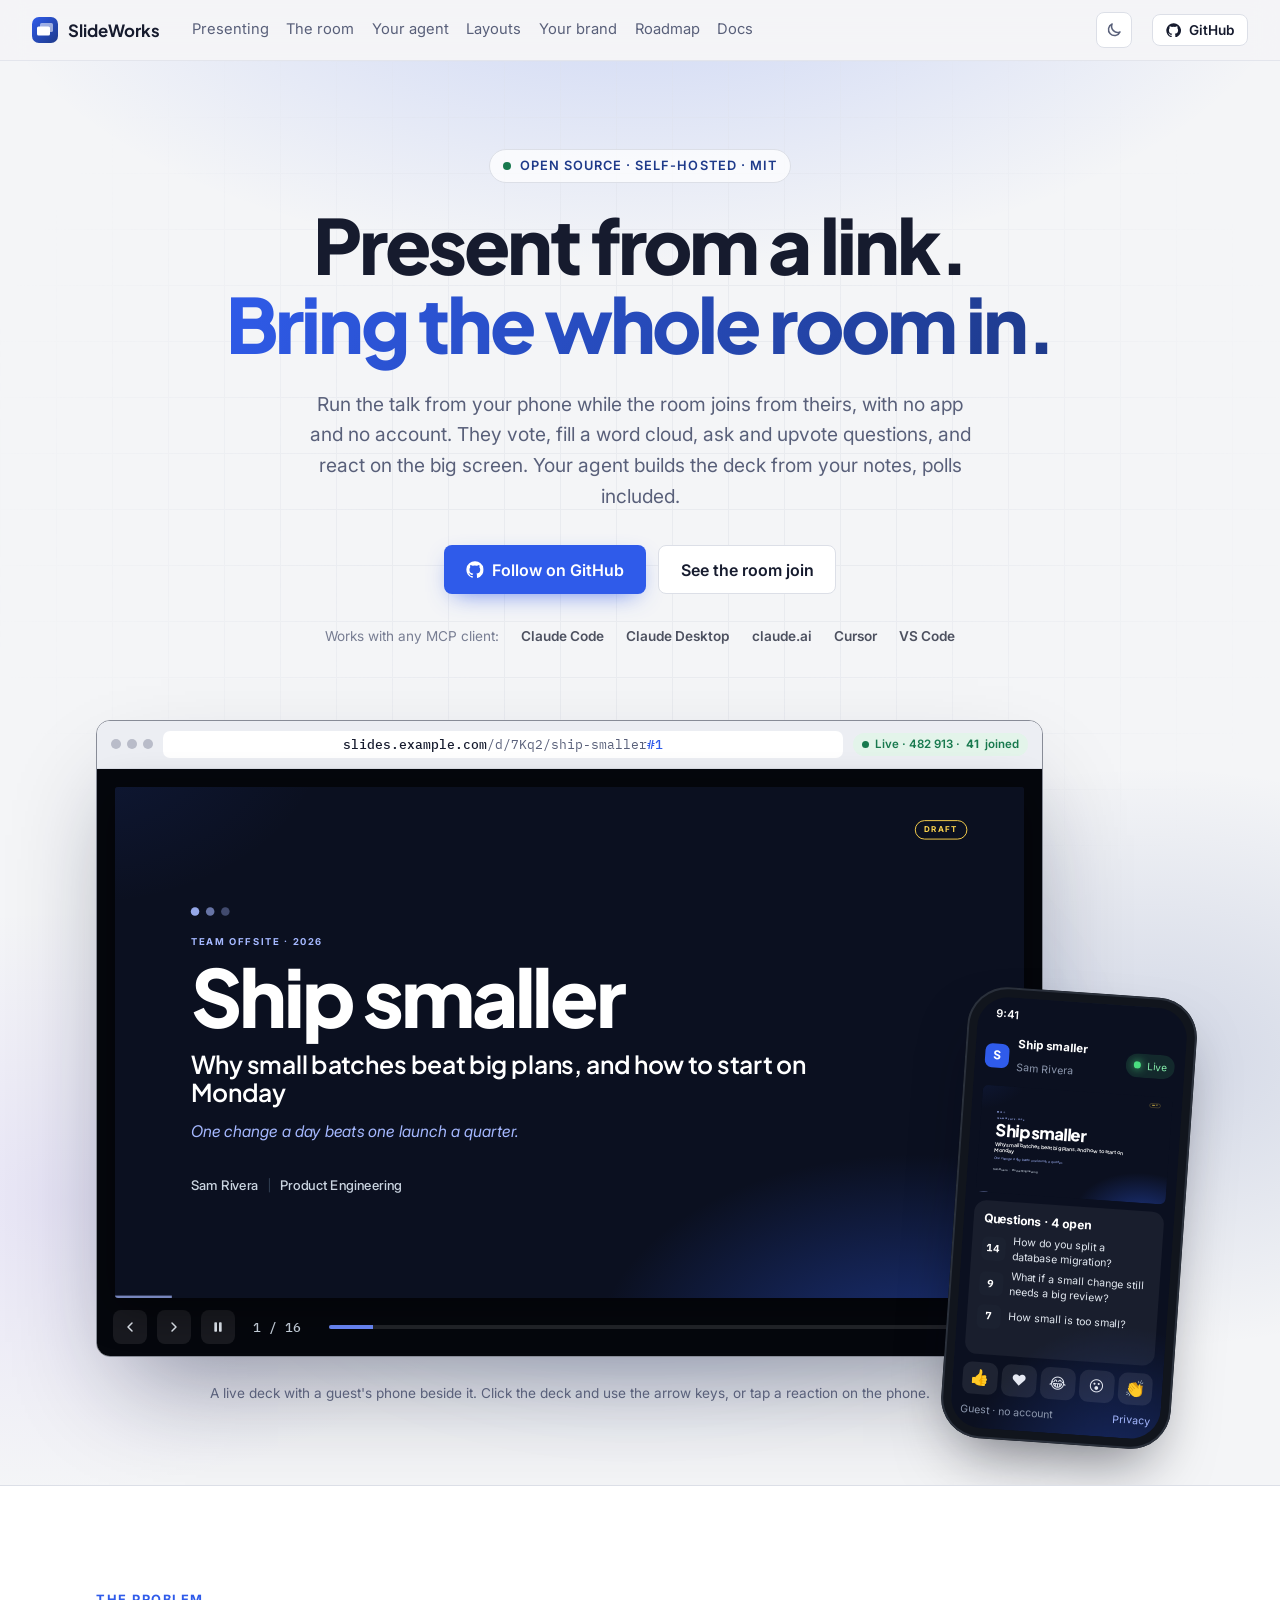
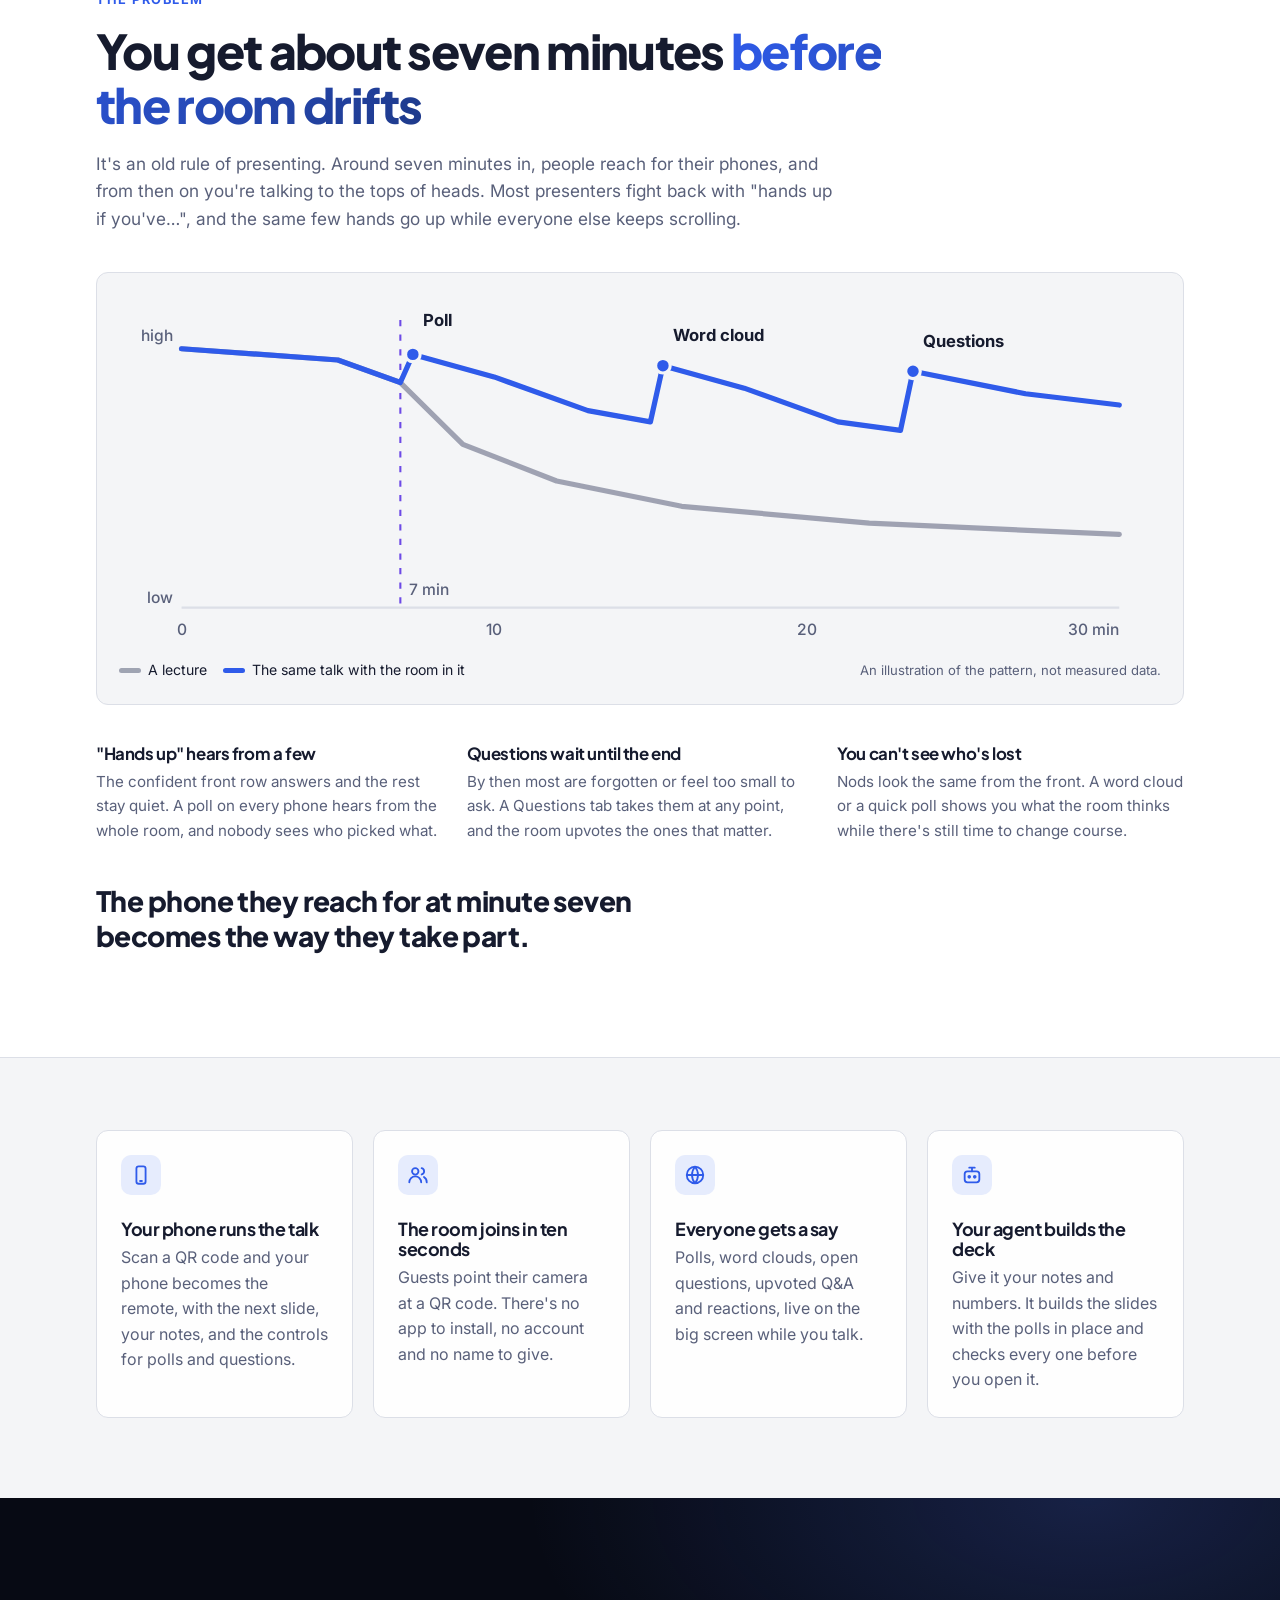
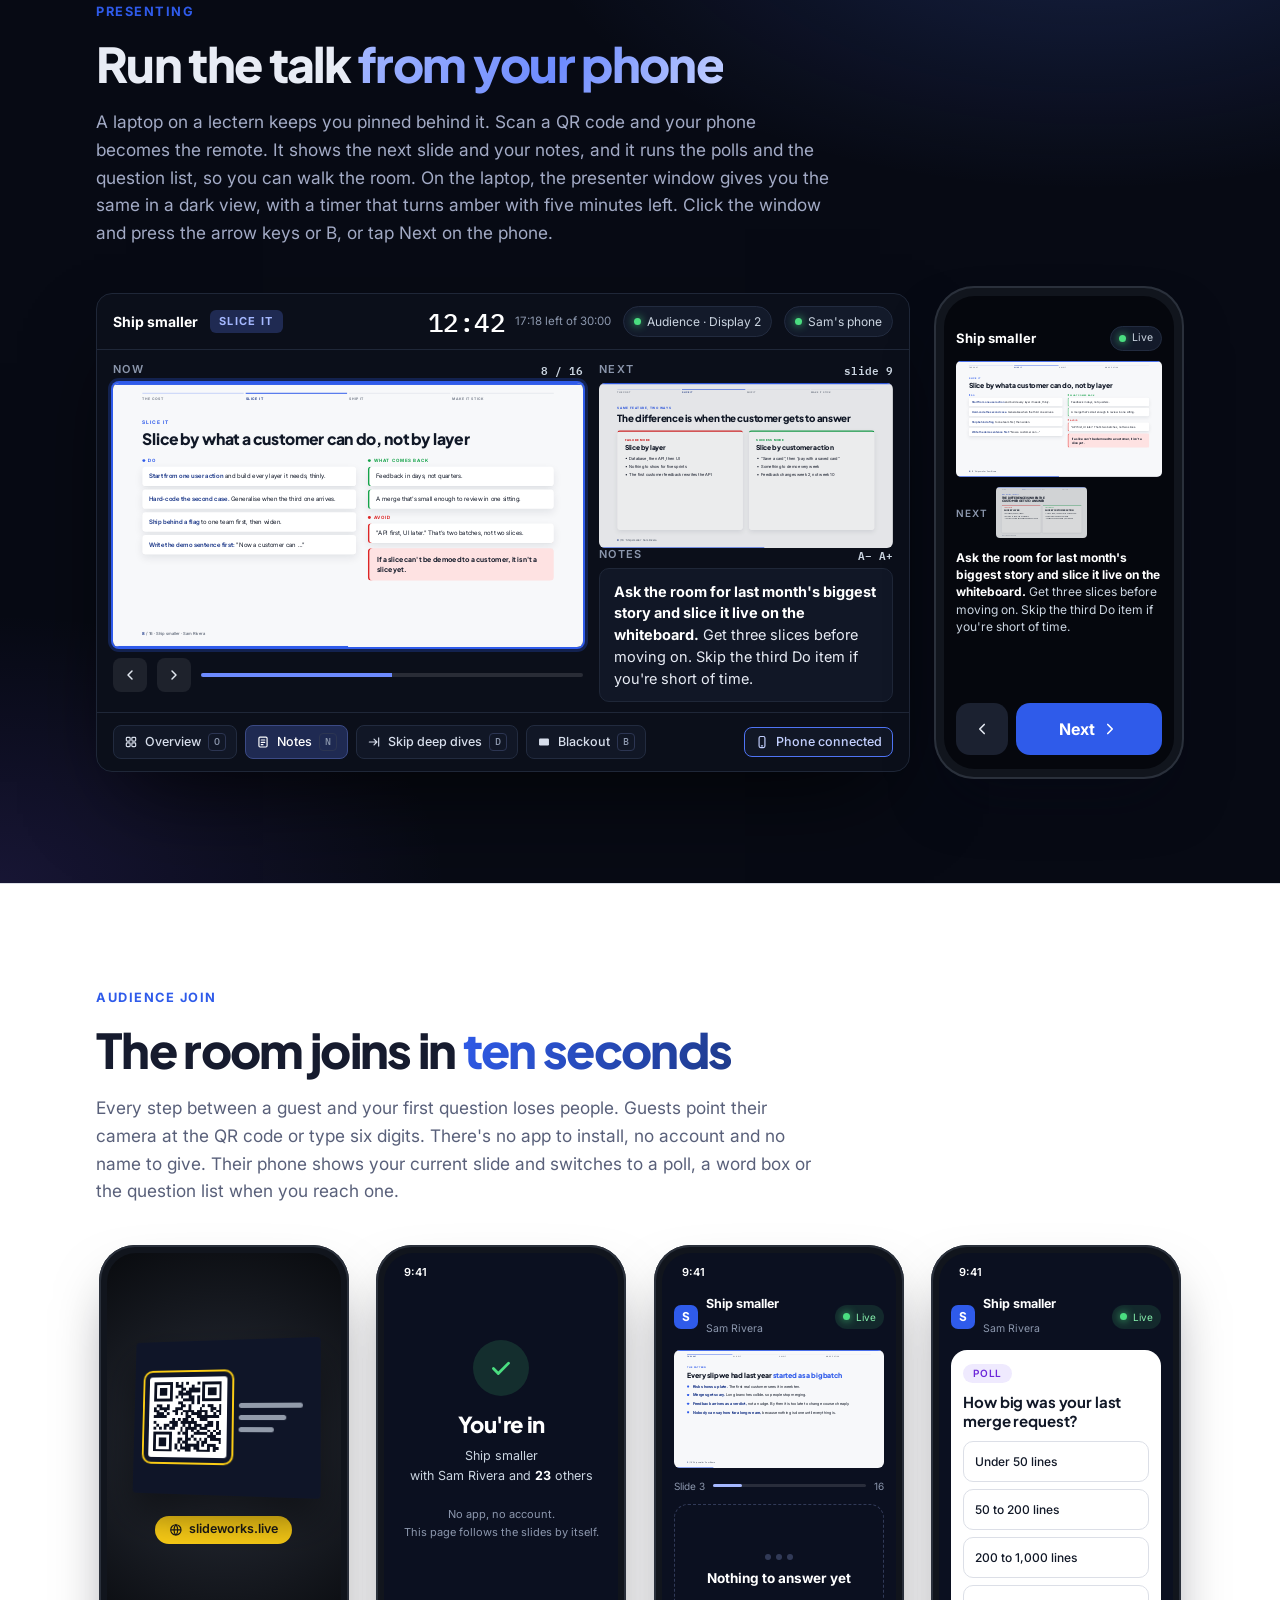
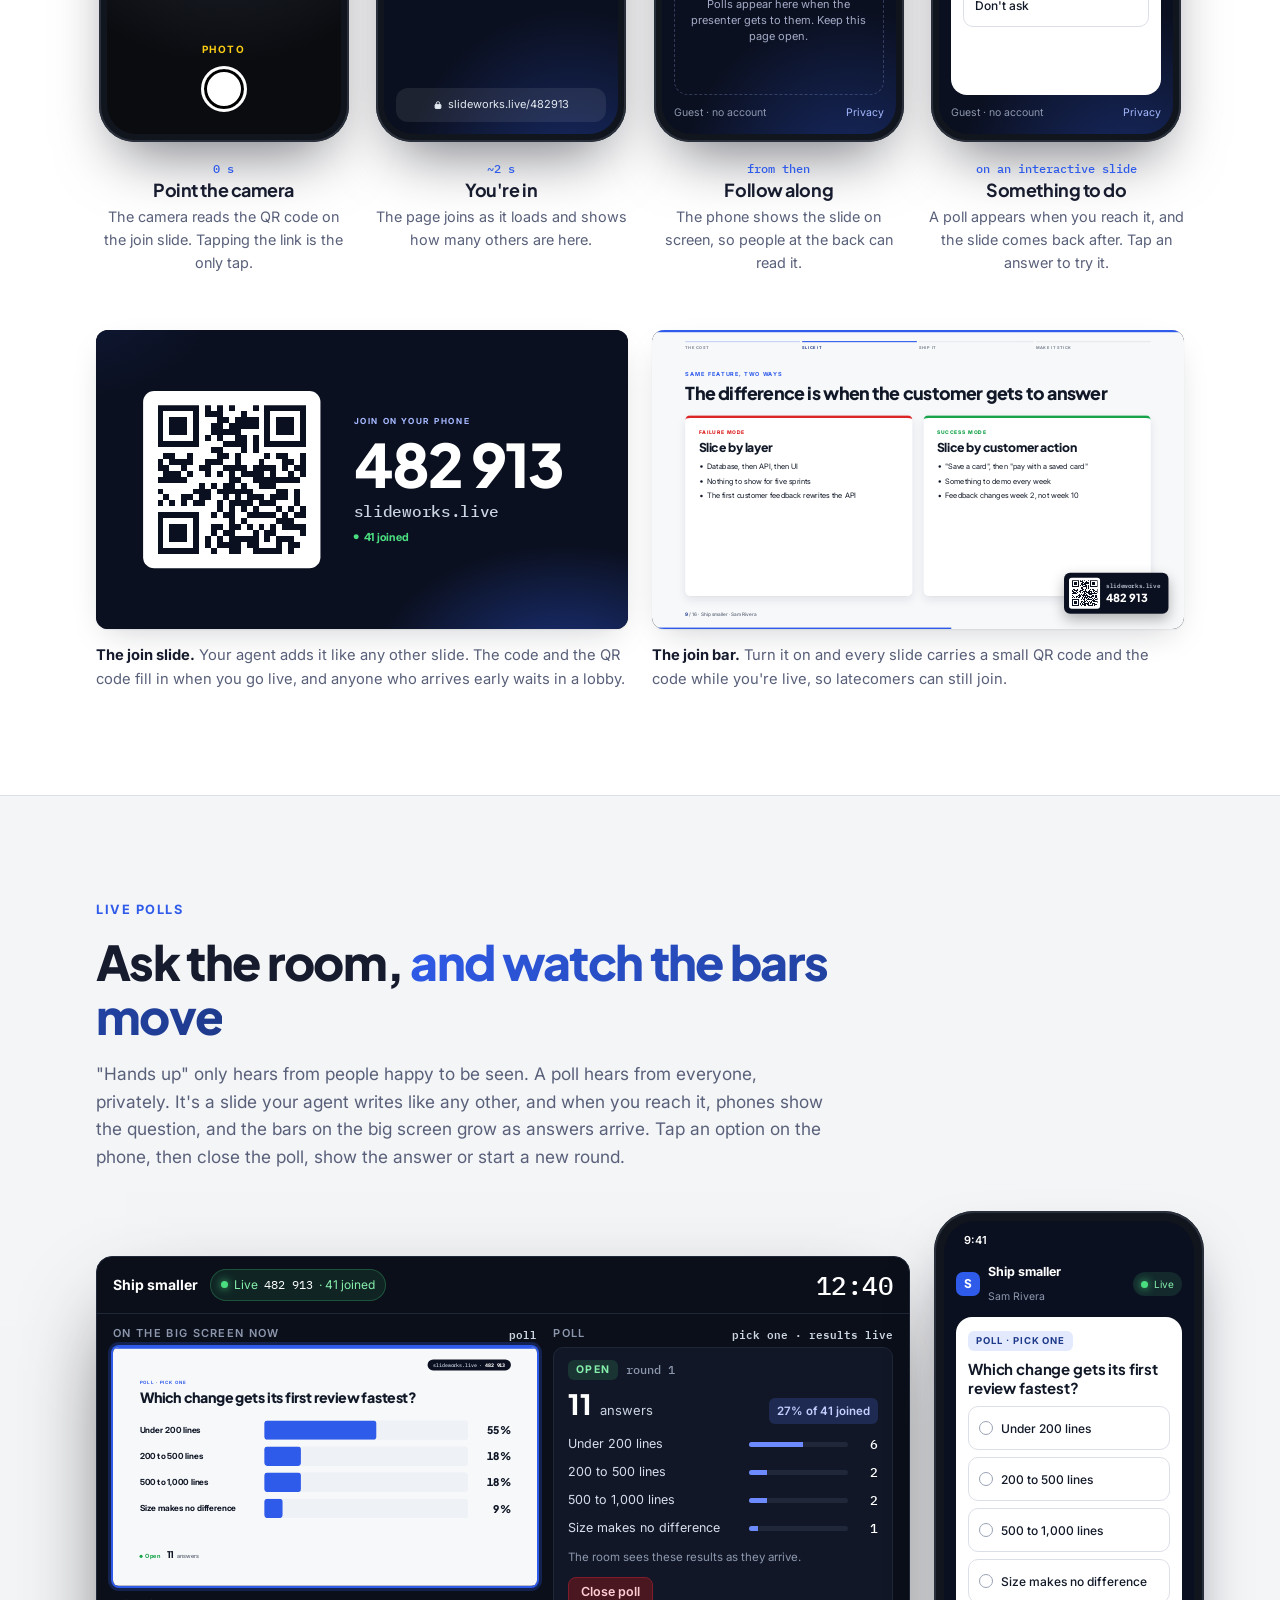
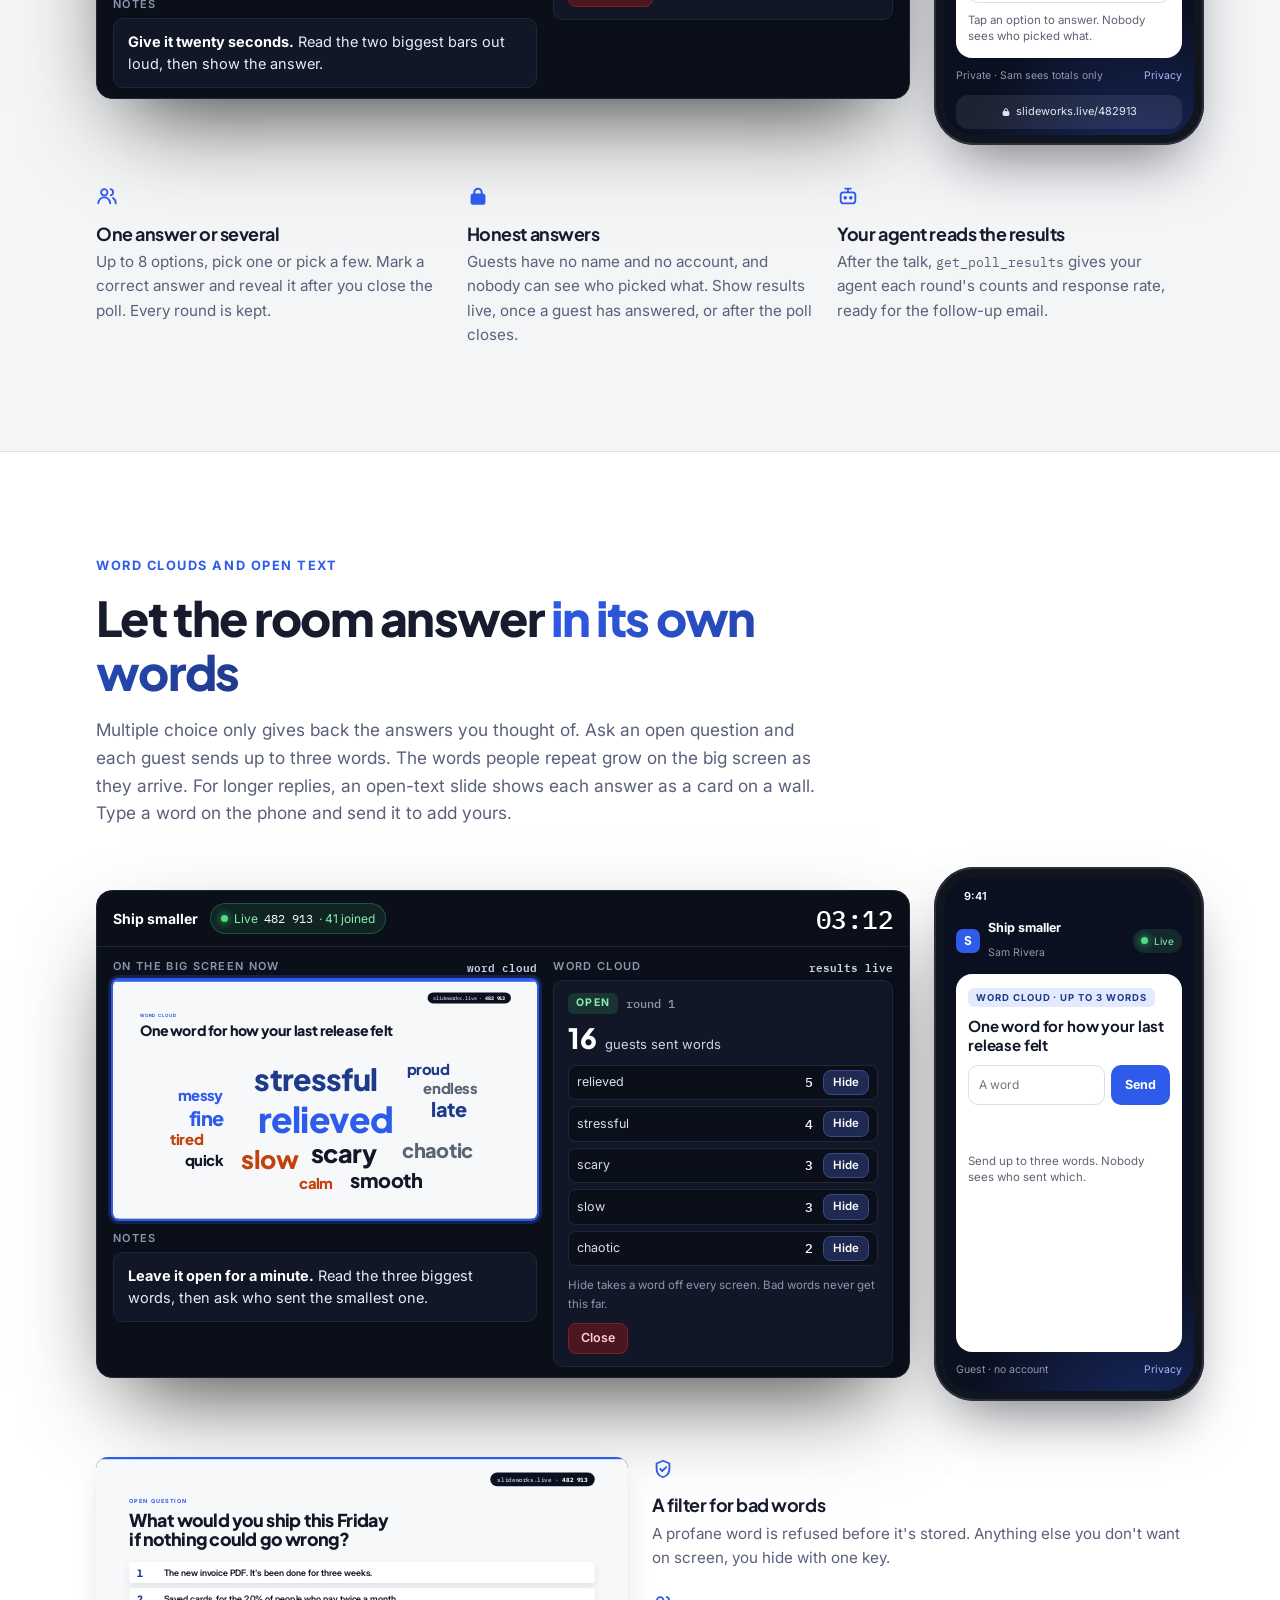
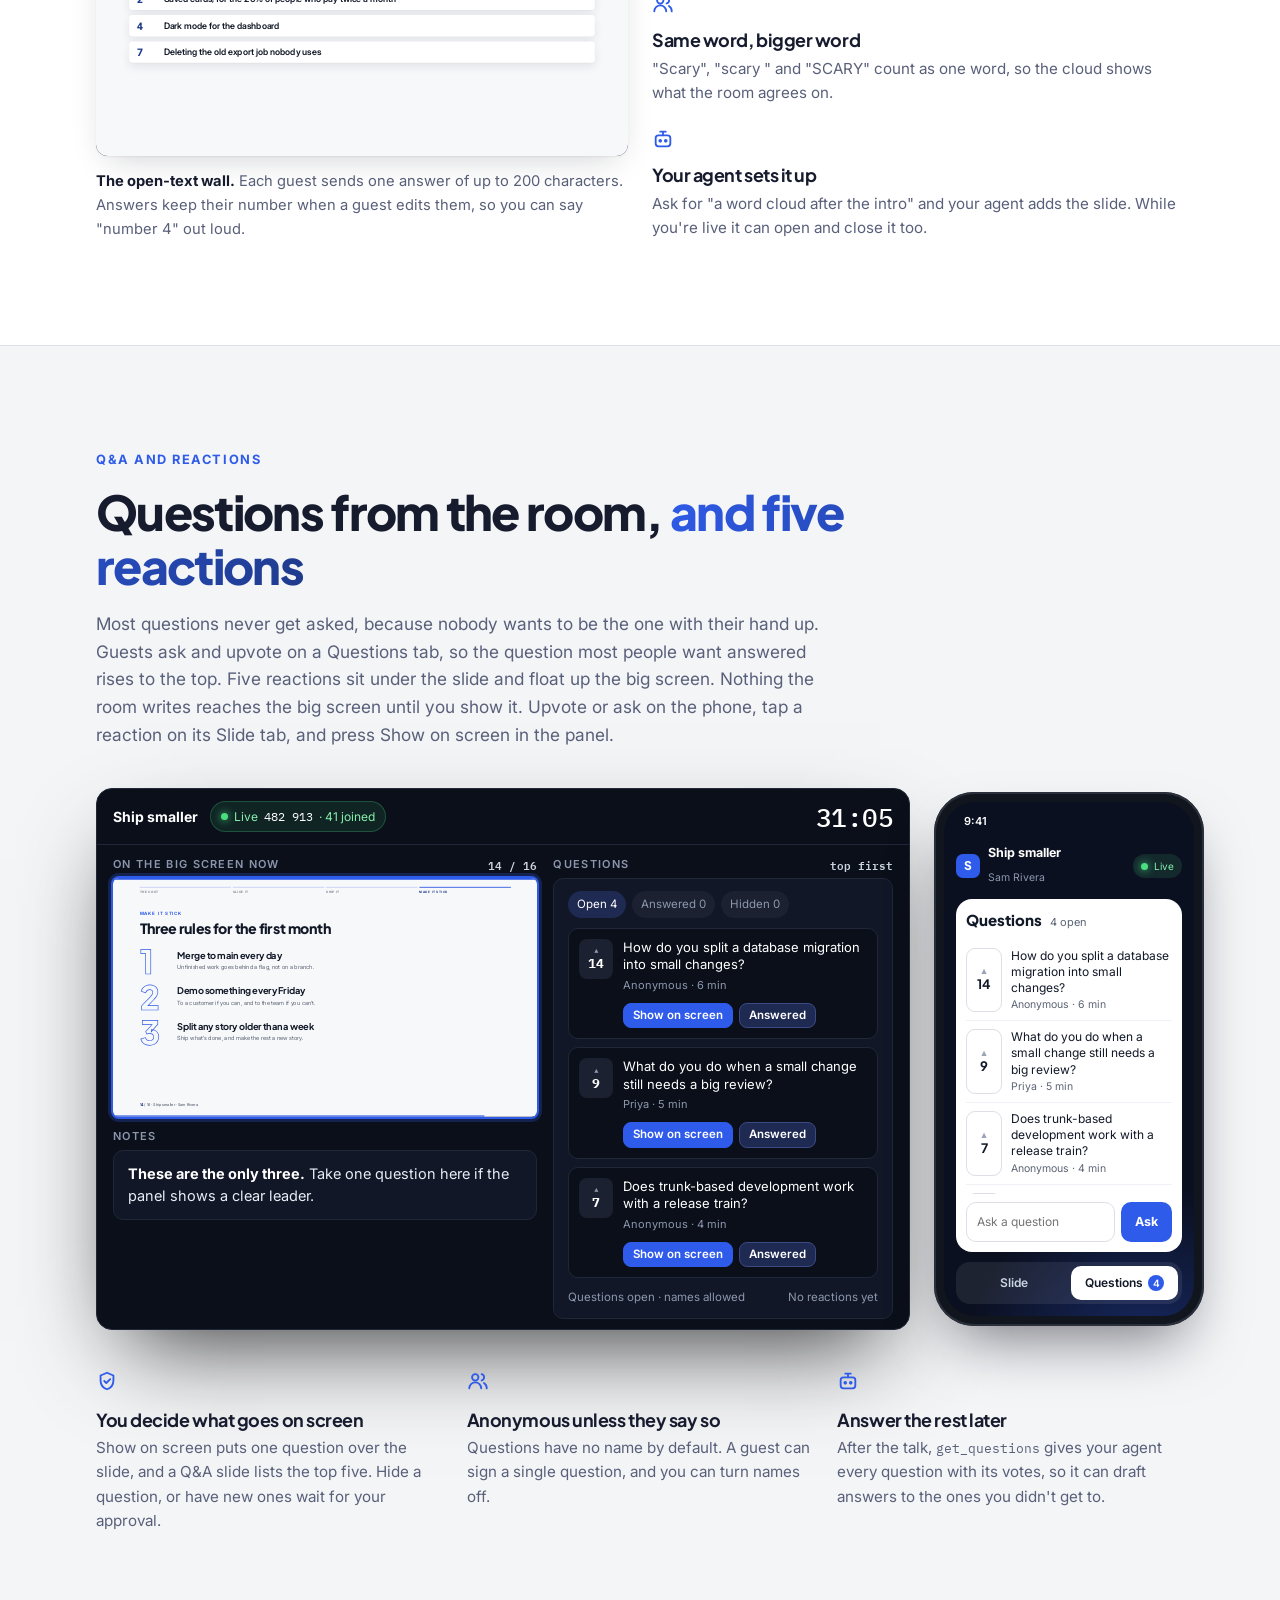
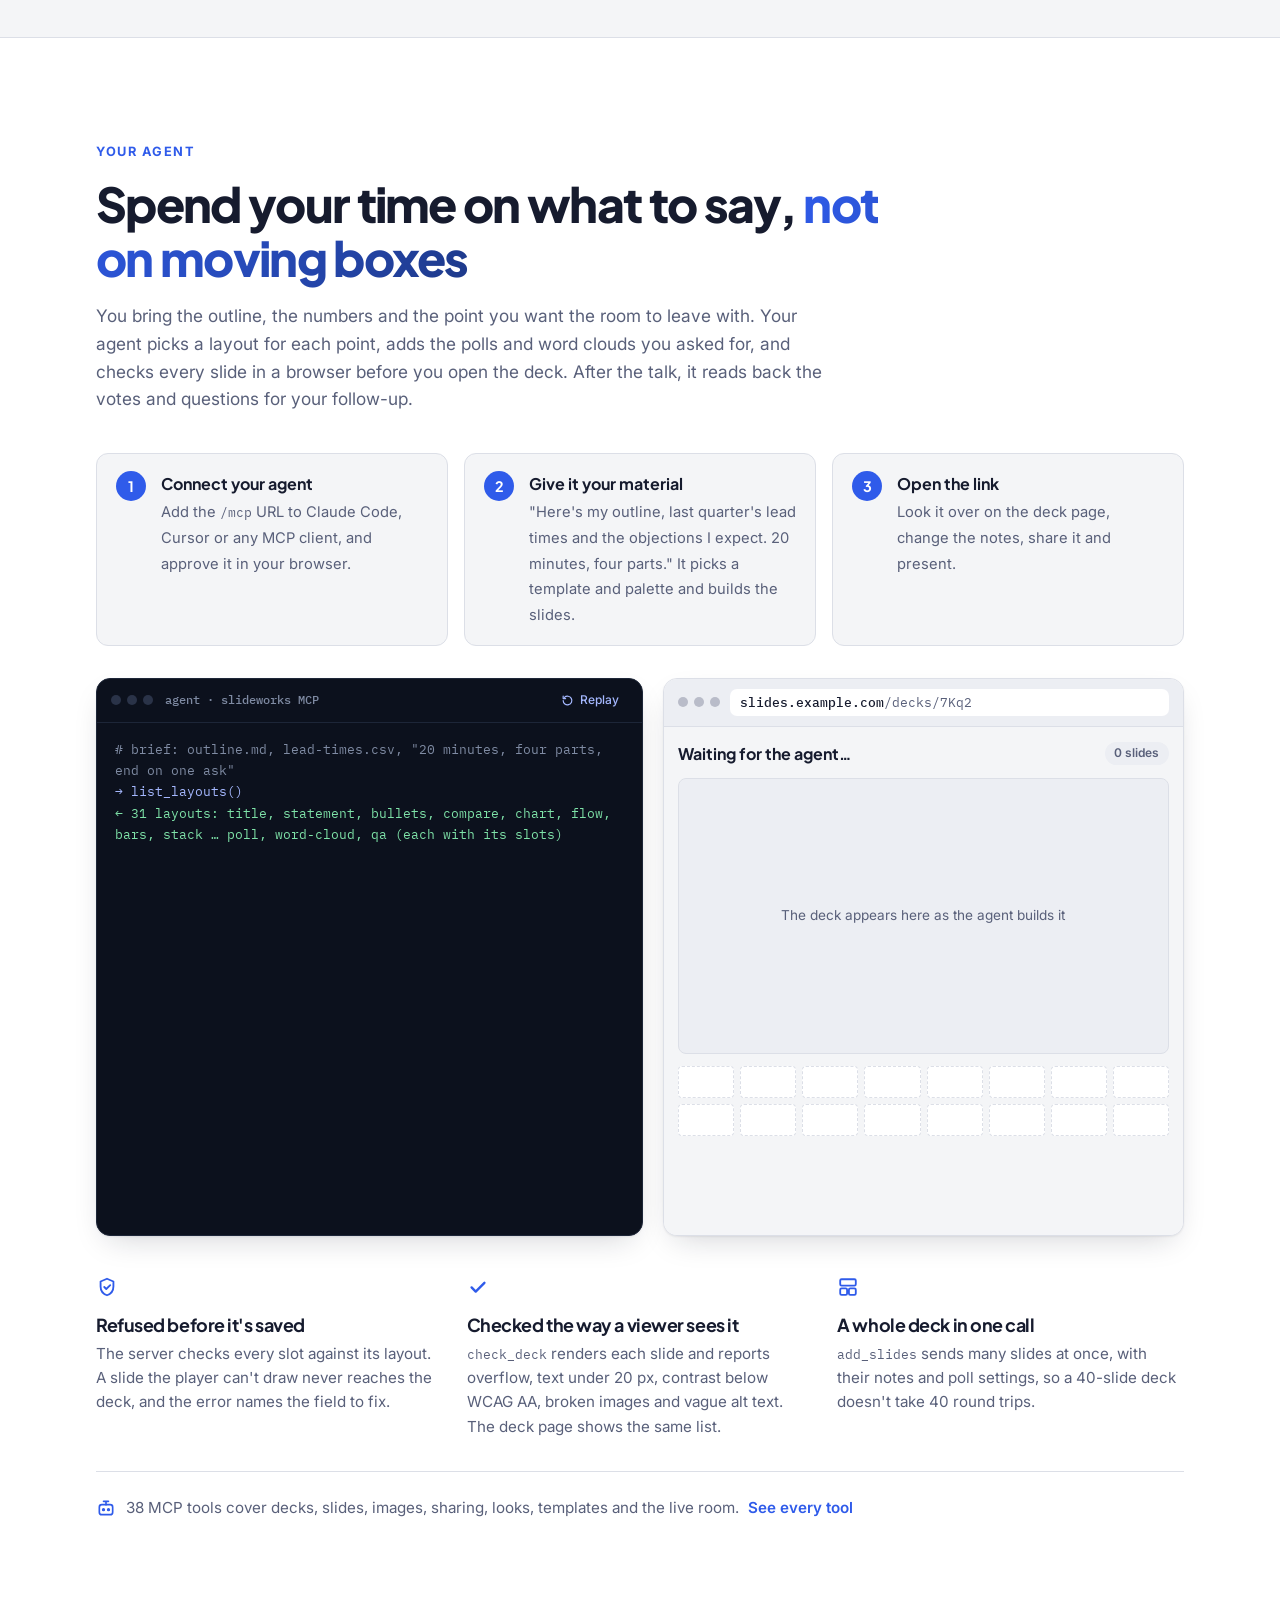
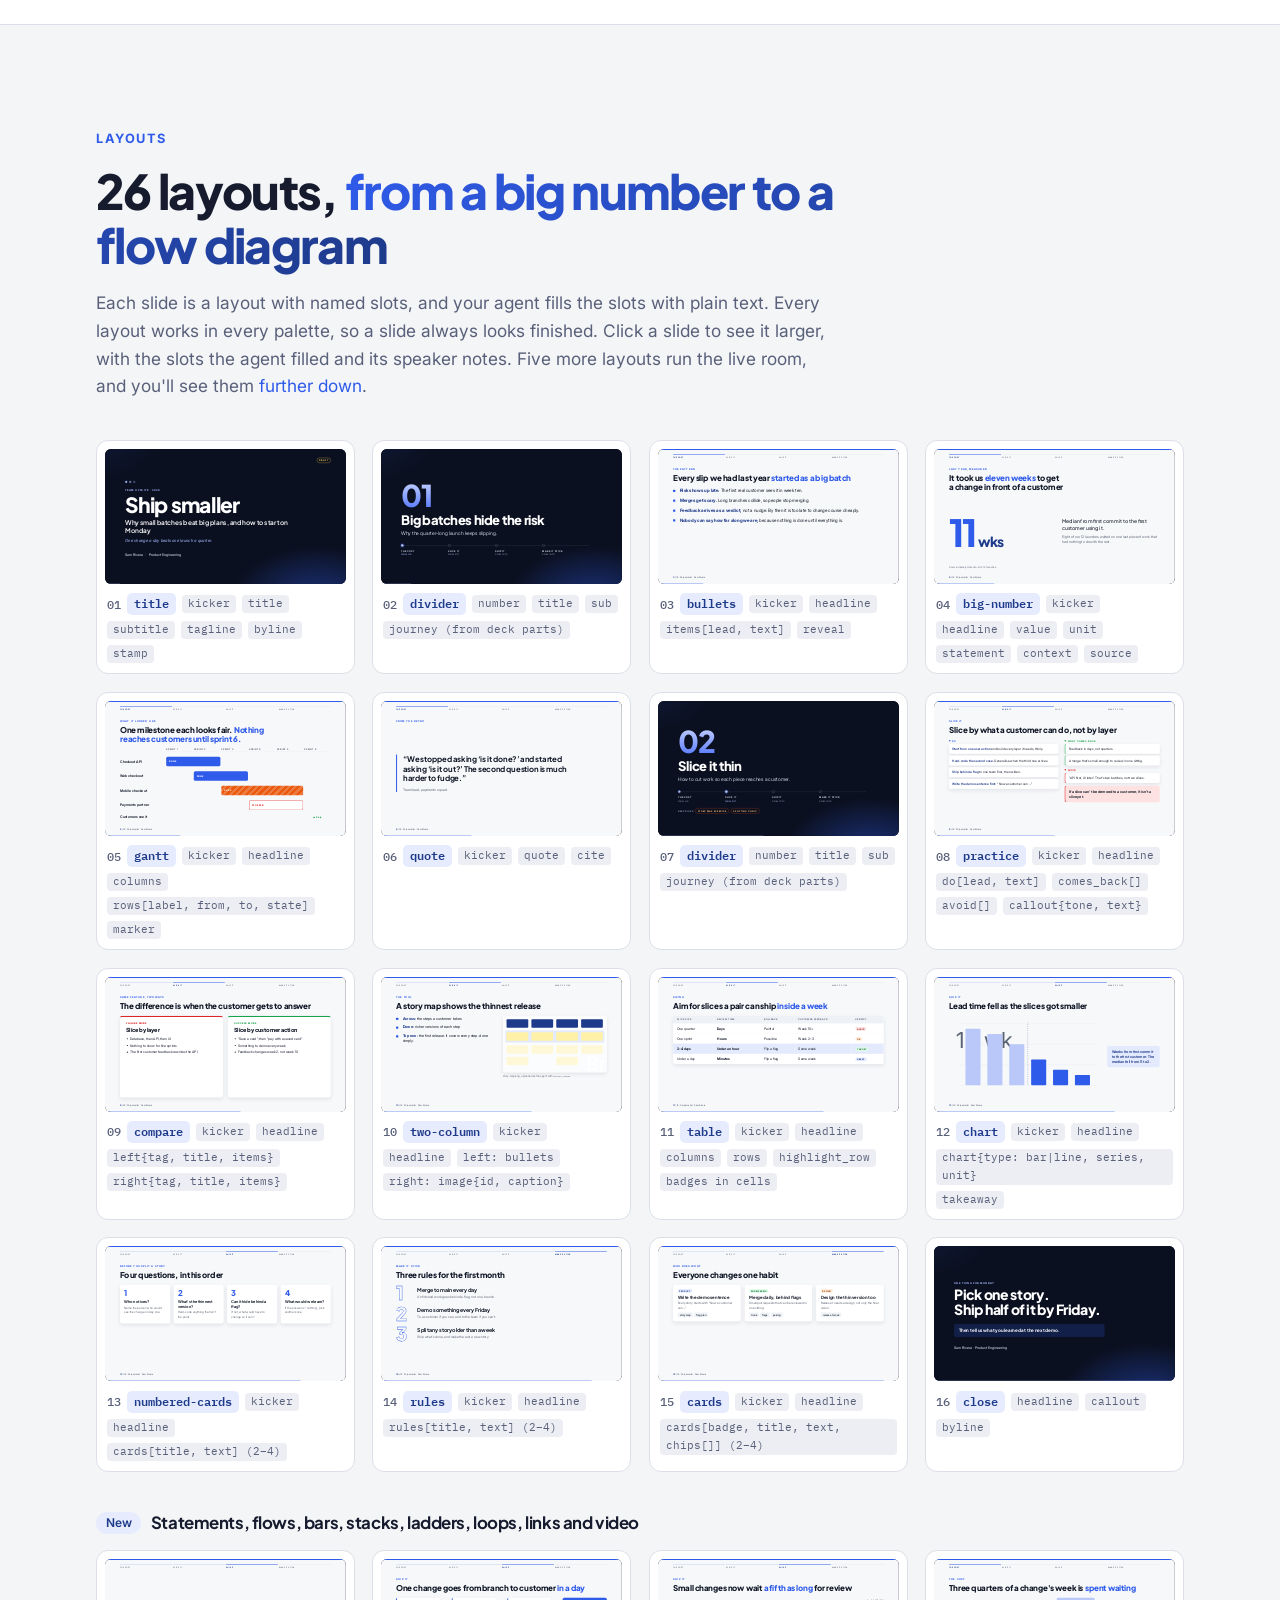
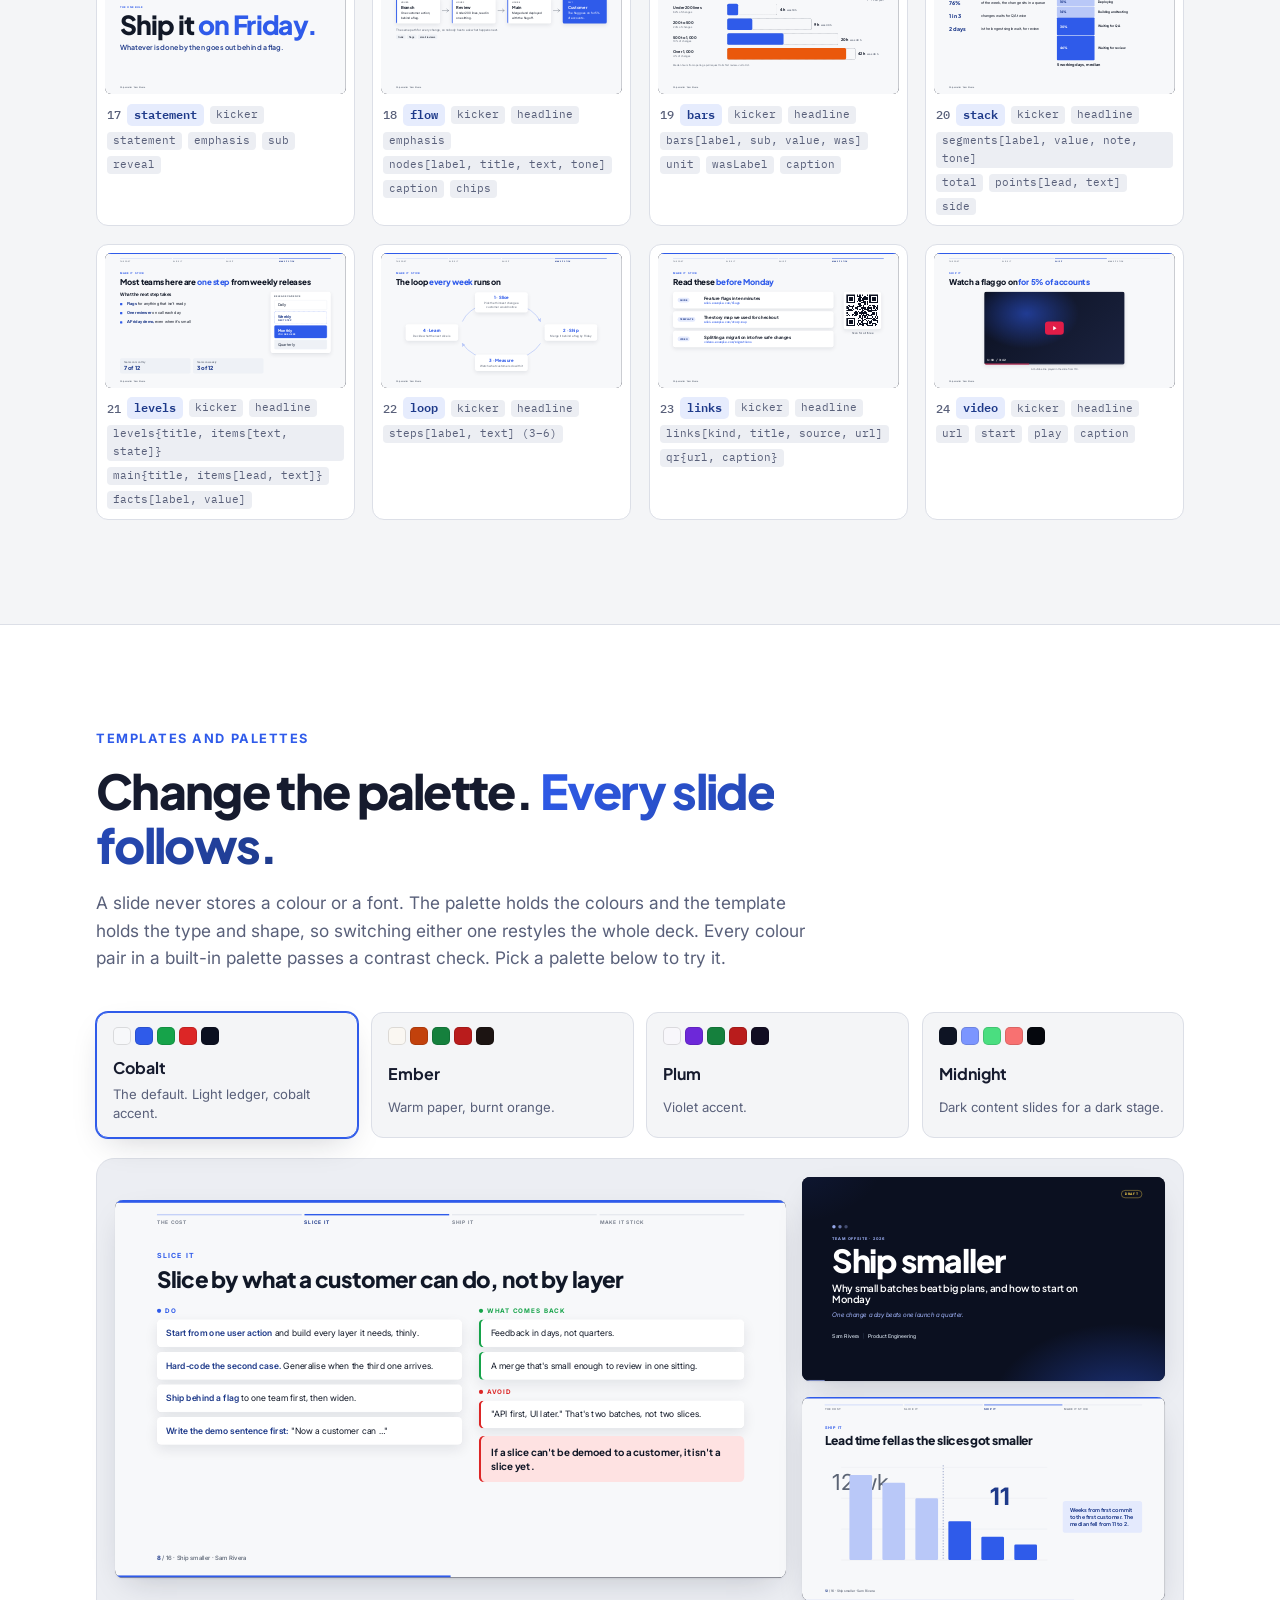
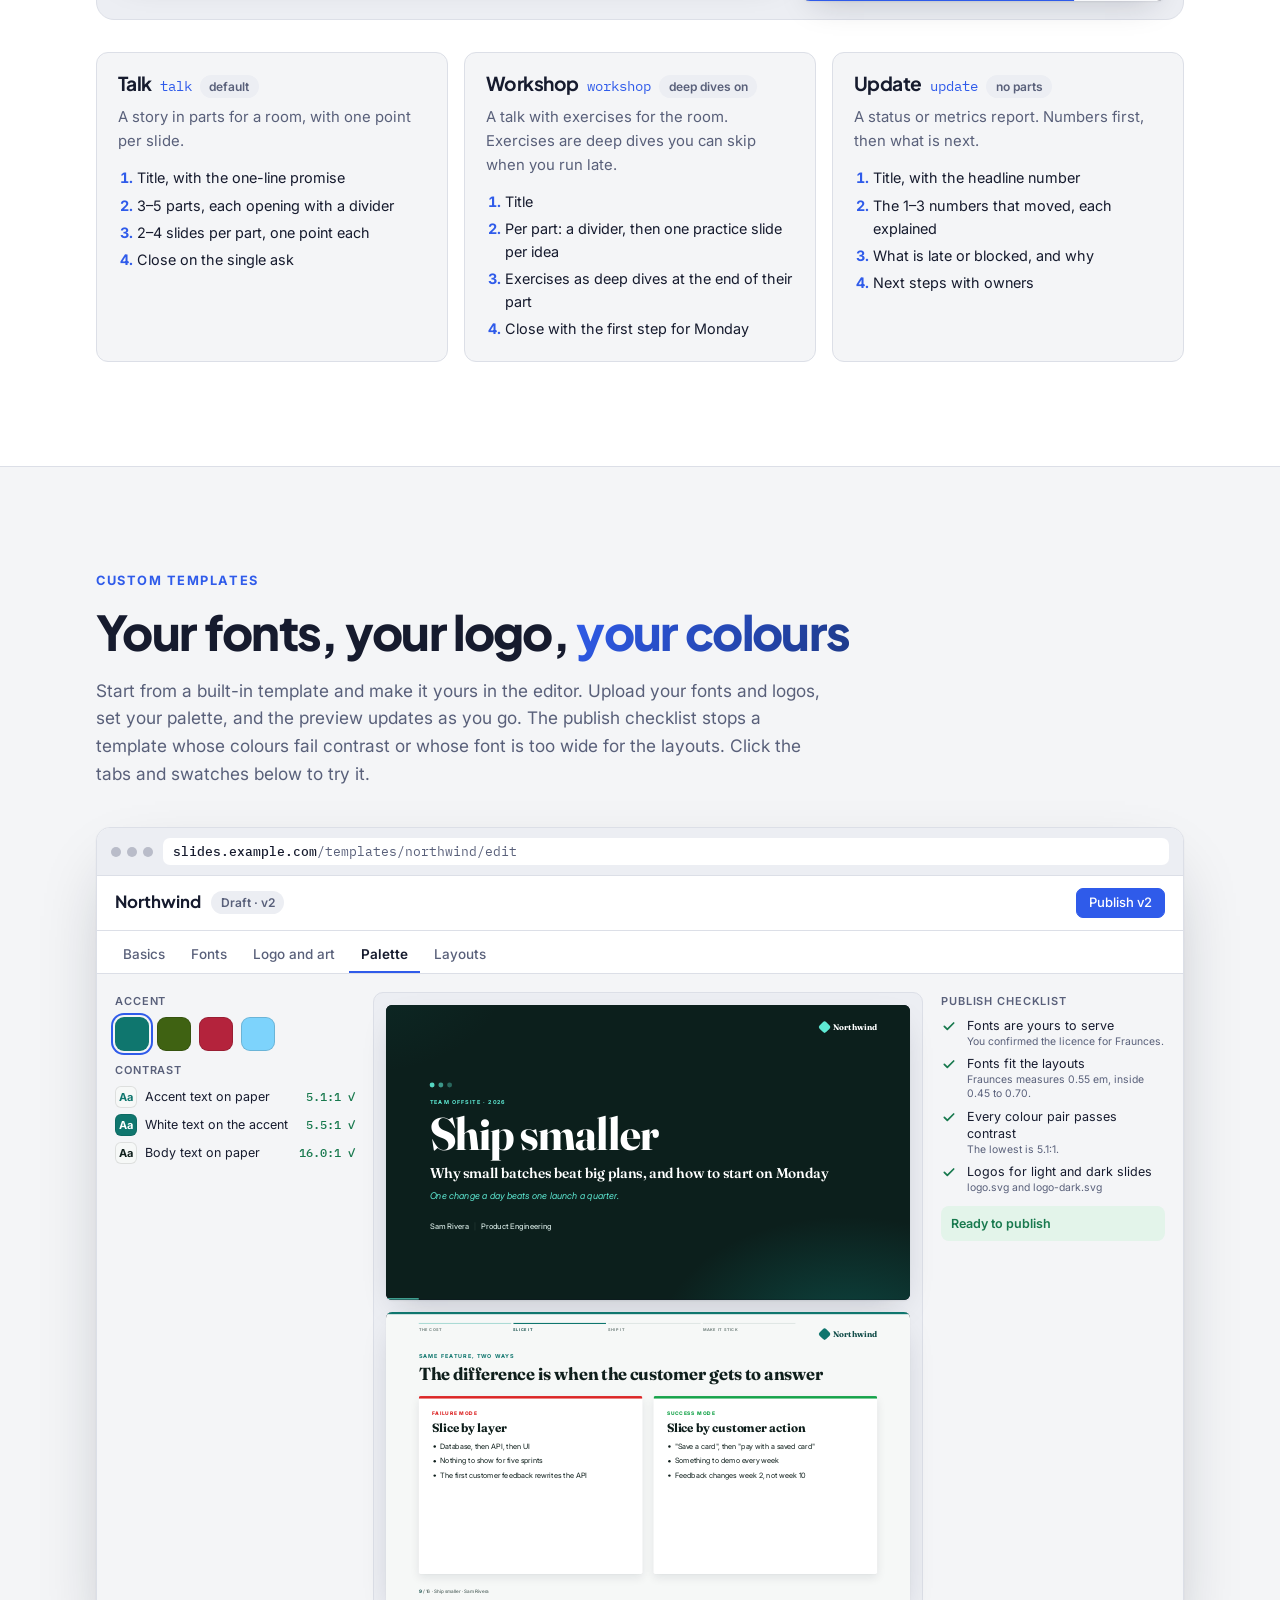
==== commit 5f6feb0f: "Landing page: open with the problem, and record how the page pitches A new "The problem" section aft" ====
--- a/site/index.html
+++ b/site/index.html
@@ -134,6 +134,44 @@
     </div>
   </section>
 
+  <!-- ============================================================ PROBLEM -->
+  <section id="problem" class="band problem">
+    <div class="wrap">
+      <div class="sec-head">
+        <p class="kick">The problem</p>
+        <h2>You get about seven minutes <span class="grad">before the room drifts</span></h2>
+        <p class="sec-lede">It's an old rule of presenting. Around seven minutes in, people reach for their phones, and from then on you're talking to the tops of heads. Most presenters fight back with "hands up if you've…", and the same few hands go up while everyone else keeps scrolling.</p>
+      </div>
+
+      <figure class="attn">
+        <svg viewBox="0 0 1000 340" role="img" aria-label="Attention over a 30-minute talk. In a lecture it falls away after seven minutes and stays low. With a poll at seven minutes, a word cloud at fifteen and questions at twenty-three, it climbs back each time.">
+          <line class="ax" x1="60" y1="300" x2="960" y2="300"/>
+          <line class="seven" x1="270" y1="24" x2="270" y2="300"/>
+          <text class="lab" x="278" y="288">7 min</text>
+          <text class="lab" x="60" y="326" text-anchor="middle">0</text>
+          <text class="lab" x="360" y="326" text-anchor="middle">10</text>
+          <text class="lab" x="660" y="326" text-anchor="middle">20</text>
+          <text class="lab" x="960" y="326" text-anchor="end">30 min</text>
+          <text class="lab yl" x="52" y="44" text-anchor="end">high</text>
+          <text class="lab yl" x="52" y="296" text-anchor="end">low</text>
+          <polyline class="lec" points="60,51.6 210,62.4 270,84 330,143.4 420,178.5 540,202.8 720,219 960,229.8"/>
+          <polyline class="room" points="60,51.6 210,62.4 270,84 282,57 360,78.6 450,111 510,121.8 522,67.8 600,89.4 690,121.8 750,129.9 762,73.2 870,94.8 960,105.6"/>
+          <circle class="dot" cx="282" cy="57" r="7"/><text class="mk" x="292" y="30">Poll</text>
+          <circle class="dot" cx="522" cy="67.8" r="7"/><text class="mk" x="532" y="44">Word cloud</text>
+          <circle class="dot" cx="762" cy="73.2" r="7"/><text class="mk" x="772" y="50">Questions</text>
+        </svg>
+        <figcaption><span class="leg"><span class="key lec"></span>A lecture</span><span class="leg"><span class="key room"></span>The same talk with the room in it</span><span class="note">An illustration of the pattern, not measured data.</span></figcaption>
+      </figure>
+
+      <div class="feature-row pains">
+        <div><h3>"Hands up" hears from a few</h3><p>The confident front row answers and the rest stay quiet. A poll on every phone hears from the whole room, and nobody sees who picked what.</p></div>
+        <div><h3>Questions wait until the end</h3><p>By then most are forgotten or feel too small to ask. A Questions tab takes them at any point, and the room upvotes the ones that matter.</p></div>
+        <div><h3>You can't see who's lost</h3><p>Nods look the same from the front. A word cloud or a quick poll shows you what the room thinks while there's still time to change course.</p></div>
+      </div>
+      <p class="pains-turn">The phone they reach for at minute seven becomes the way they take part.</p>
+    </div>
+  </section>
+
   <!-- ============================================================ PILLARS -->
   <section class="pillars">
     <div class="wrap">
@@ -168,7 +206,7 @@
       <div class="sec-head">
         <p class="kick">Presenting</p>
         <h2>Run the talk <span class="grad">from your phone</span></h2>
-        <p class="sec-lede">Scan a QR code and your phone becomes the remote. It shows the next slide and your notes, and it runs the polls and the question list, so you can walk the room instead of standing at a laptop. On the laptop, the presenter window gives you the same in a dark view, with a timer that turns amber with five minutes left. Click the window and press the arrow keys or B, or tap Next on the phone.</p>
+        <p class="sec-lede">A laptop on a lectern keeps you pinned behind it. Scan a QR code and your phone becomes the remote. It shows the next slide and your notes, and it runs the polls and the question list, so you can walk the room. On the laptop, the presenter window gives you the same in a dark view, with a timer that turns amber with five minutes left. Click the window and press the arrow keys or B, or tap Next on the phone.</p>
       </div>
 
       <div class="present-wrap">
@@ -229,7 +267,7 @@
       <div class="sec-head">
         <p class="kick">Audience join</p>
         <h2>The room joins in <span class="grad">ten seconds</span></h2>
-        <p class="sec-lede">Guests point their camera at the QR code or type six digits. There's no app to install, no account and no name to give. Their phone shows your current slide and switches to a poll, a word box or the question list when you reach one.</p>
+        <p class="sec-lede">Every step between a guest and your first question loses people. Guests point their camera at the QR code or type six digits. There's no app to install, no account and no name to give. Their phone shows your current slide and switches to a poll, a word box or the question list when you reach one.</p>
       </div>
 
       <ol class="journey4">
@@ -301,7 +339,7 @@
       <div class="sec-head">
         <p class="kick">Live polls</p>
         <h2>Ask the room, <span class="grad">and watch the bars move</span></h2>
-        <p class="sec-lede">A poll is a slide your agent writes like any other. When you reach it, phones show the question, and the bars on the big screen grow as answers arrive. Tap an option on the phone, then close the poll, show the answer or start a new round.</p>
+        <p class="sec-lede">"Hands up" only hears from people happy to be seen. A poll hears from everyone, privately. It's a slide your agent writes like any other, and when you reach it, phones show the question, and the bars on the big screen grow as answers arrive. Tap an option on the phone, then close the poll, show the answer or start a new round.</p>
       </div>
 
       <div class="present-wrap">
@@ -366,7 +404,7 @@
       <div class="sec-head">
         <p class="kick">Word clouds and open text</p>
         <h2>Let the room answer <span class="grad">in its own words</span></h2>
-        <p class="sec-lede">Ask an open question and each guest sends up to three words. The words people repeat grow on the big screen as they arrive. For longer replies, an open-text slide shows each answer as a card on a wall. Type a word on the phone and send it to add yours.</p>
+        <p class="sec-lede">Multiple choice only gives back the answers you thought of. Ask an open question and each guest sends up to three words. The words people repeat grow on the big screen as they arrive. For longer replies, an open-text slide shows each answer as a card on a wall. Type a word on the phone and send it to add yours.</p>
       </div>
 
       <div class="present-wrap">
@@ -436,7 +474,7 @@
       <div class="sec-head">
         <p class="kick">Q&amp;A and reactions</p>
         <h2>Questions from the room, <span class="grad">and five reactions</span></h2>
-        <p class="sec-lede">Guests ask and upvote on a Questions tab, so the question most people want answered rises to the top. Five reactions sit under the slide and float up the big screen. Nothing the room writes reaches the big screen until you show it. Upvote or ask on the phone, tap a reaction on its Slide tab, and press Show on screen in the panel.</p>
+        <p class="sec-lede">Most questions never get asked, because nobody wants to be the one with their hand up. Guests ask and upvote on a Questions tab, so the question most people want answered rises to the top. Five reactions sit under the slide and float up the big screen. Nothing the room writes reaches the big screen until you show it. Upvote or ask on the phone, tap a reaction on its Slide tab, and press Show on screen in the panel.</p>
       </div>
 
       <div class="present-wrap">
--- a/site/site.css
+++ b/site/site.css
@@ -736,3 +736,30 @@
 .hp-q li i { display: grid; place-items: center; height: 24px; border-radius: 6px; background: #1b2130; color: #fff; font: 700 10.5px/1 var(--font-mono); font-style: normal; }
 .hero-phone .rx-row { gap: 4px; }
 .hero-phone .rx-row button { height: 32px; line-height: 32px; font-size: 15px; border-radius: 9px; }
+
+/* ---------- the problem: the seven-minute drift ---------- */
+.problem + .pillars { padding-top: clamp(3rem, 6vw, 4.5rem); }
+.attn { margin: 0; padding: clamp(12px, 2vw, 22px); border-radius: var(--radius); background: var(--color-bg); border: 1px solid var(--color-border); }
+.attn svg { display: block; width: 100%; height: auto; }
+.attn .ax { stroke: var(--color-border); stroke-width: 2; }
+.attn .seven { stroke: var(--color-later); stroke-width: 2; stroke-dasharray: 6 8; }
+.attn .lab { fill: var(--color-muted); font: 500 15px var(--font-sans); }
+.attn .lec, .attn .room { fill: none; stroke-width: 5; stroke-linecap: round; stroke-linejoin: round; }
+.attn .lec { stroke: var(--color-muted); opacity: .55; }
+.attn .room { stroke: var(--color-accent); }
+.attn .dot { fill: var(--color-accent); stroke: var(--color-bg); stroke-width: 3; }
+.attn .mk { fill: var(--color-text); font: 700 16px var(--font-sans); }
+.attn figcaption { display: flex; flex-wrap: wrap; align-items: center; gap: .4rem 1rem; margin-top: .6rem; font-size: .88rem; color: var(--color-text); }
+.attn .leg { display: inline-flex; align-items: center; gap: .45rem; white-space: nowrap; }
+.attn .key { display: inline-block; width: 22px; height: 5px; border-radius: 3px; }
+.attn .key.lec { background: var(--color-muted); opacity: .55; }
+.attn .key.room { background: var(--color-accent); }
+.attn .note { margin-left: auto; color: var(--color-muted); font-size: .82rem; }
+.pains h3 { font-size: 1.05rem; }
+.pains-turn { margin: 2.5rem 0 0; font: 800 clamp(1.3rem, 2.6vw, 1.75rem)/1.25 var(--font-display); letter-spacing: -.02em; max-width: 40rem; }
+@media (max-width: 600px) {
+  .attn .lab { font-size: 28px; }
+  .attn .mk { font-size: 30px; }
+  .attn .note { margin-left: 0; }
+  .attn .yl { display: none; }
+}
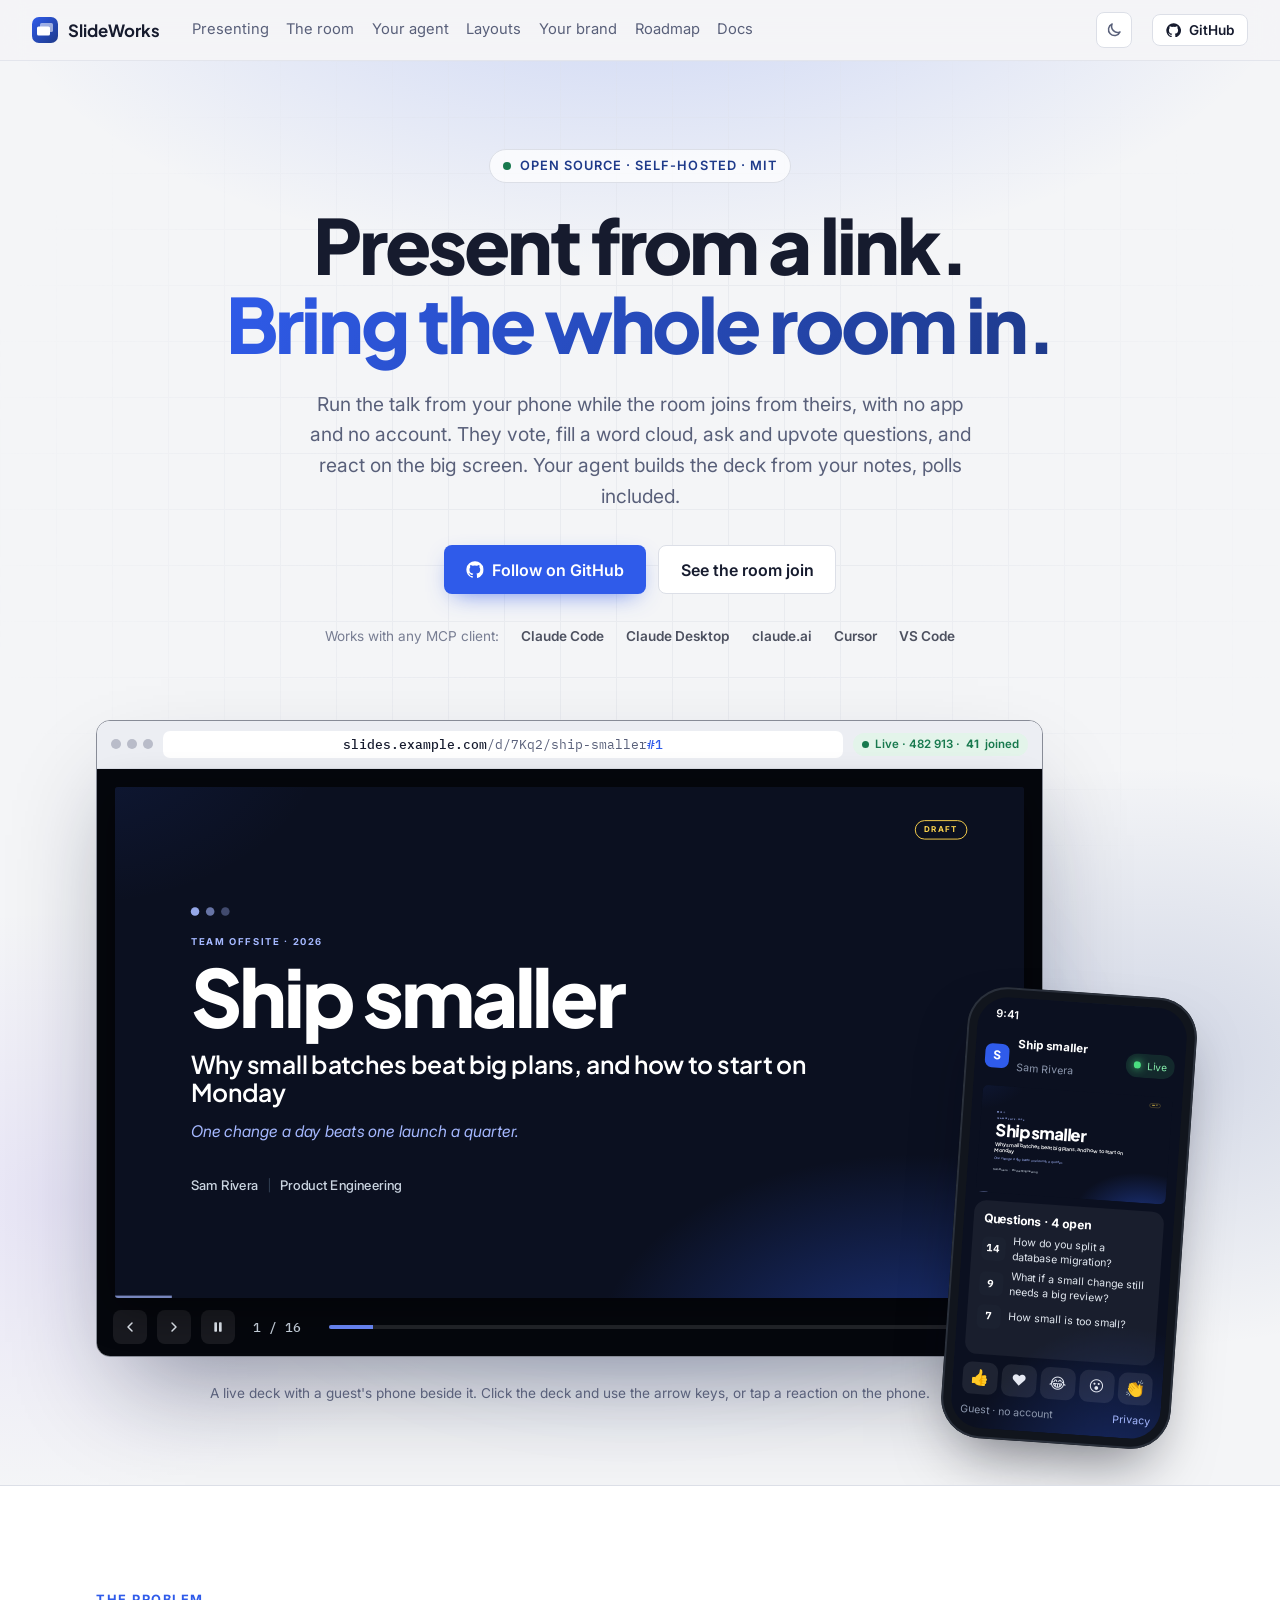
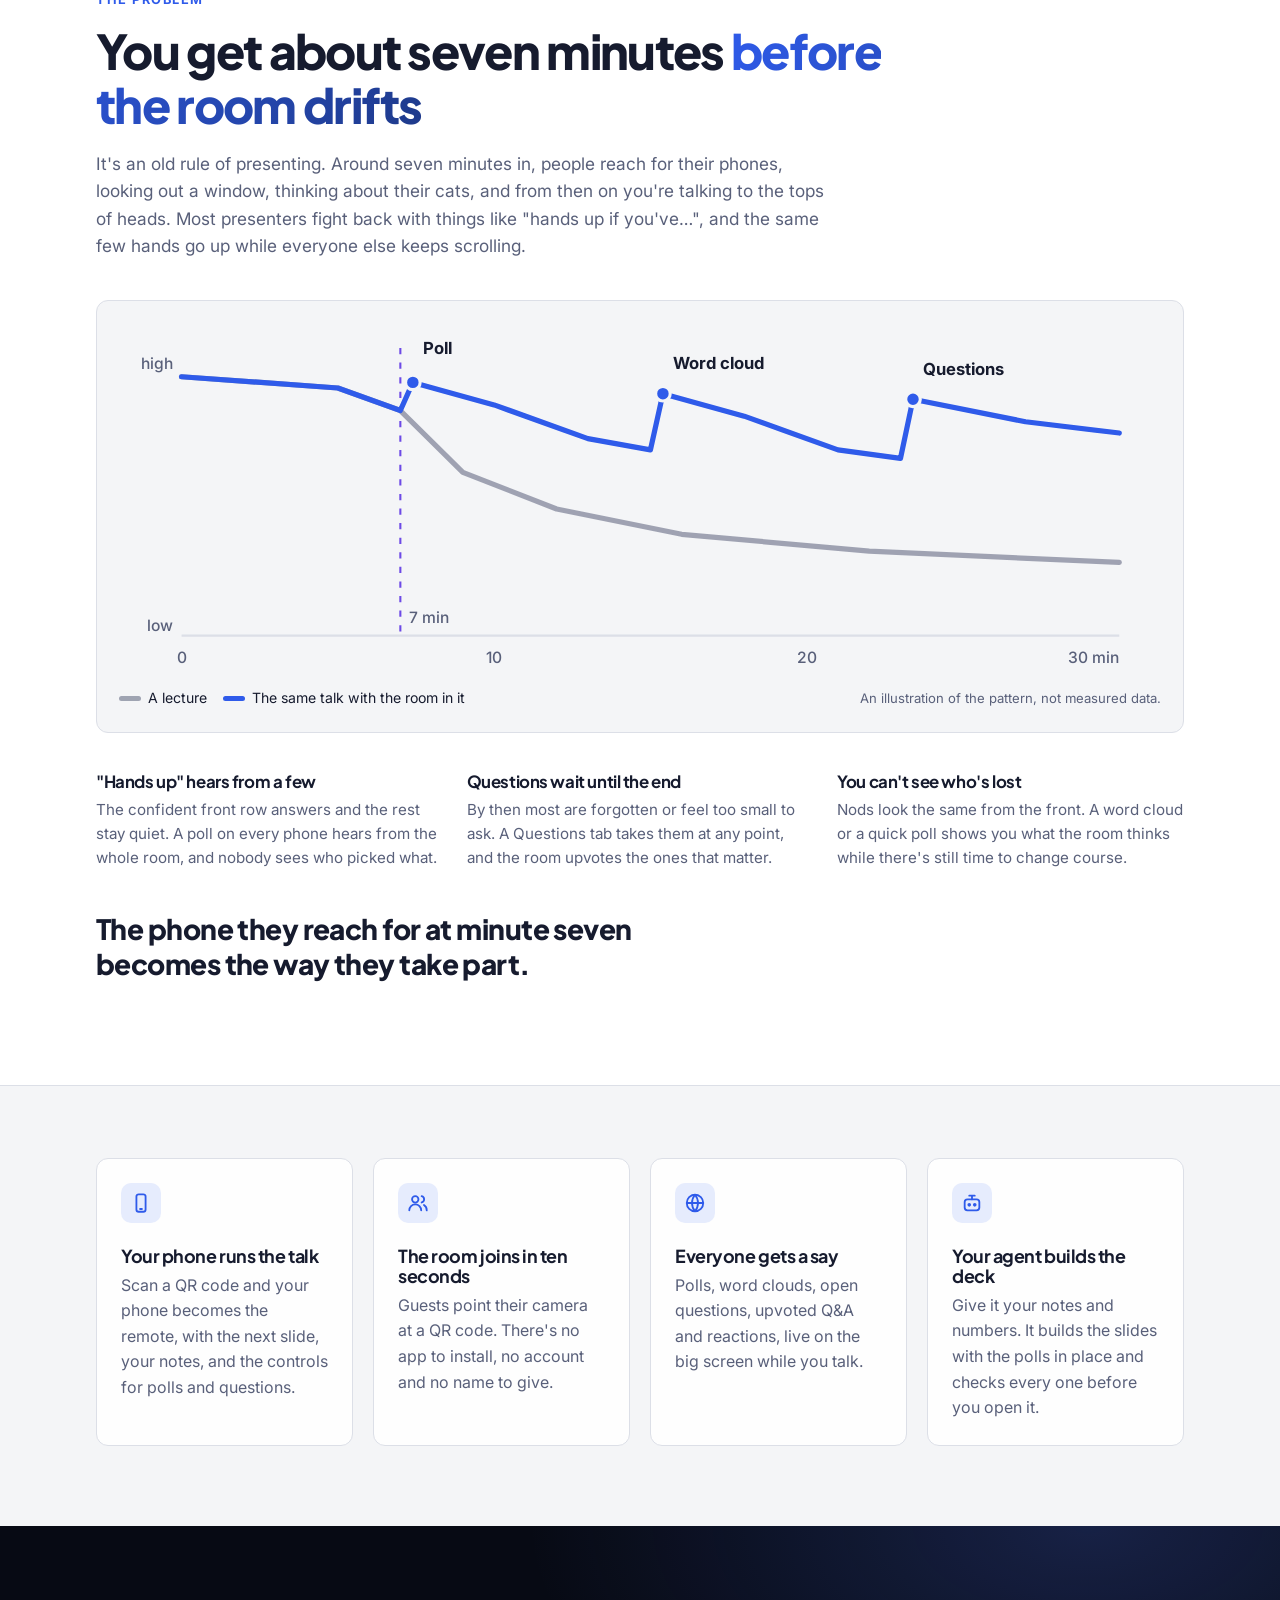
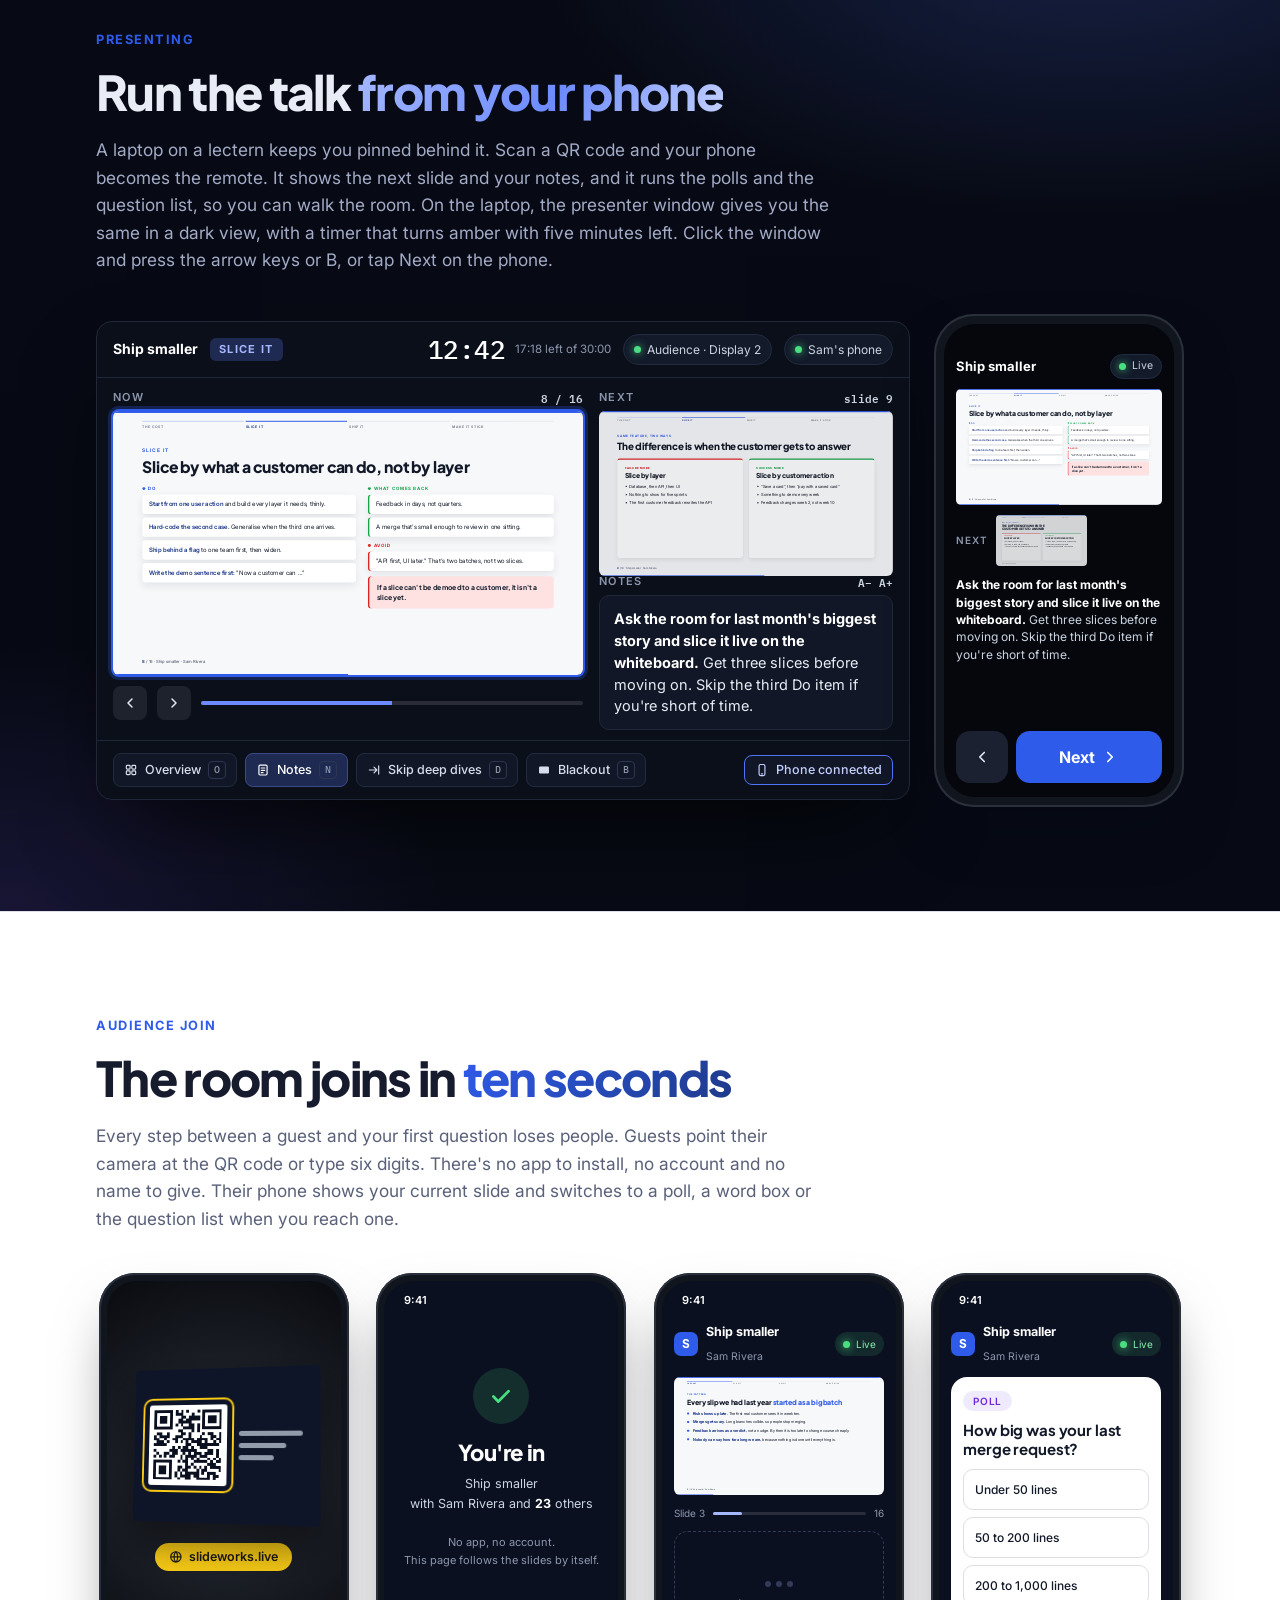
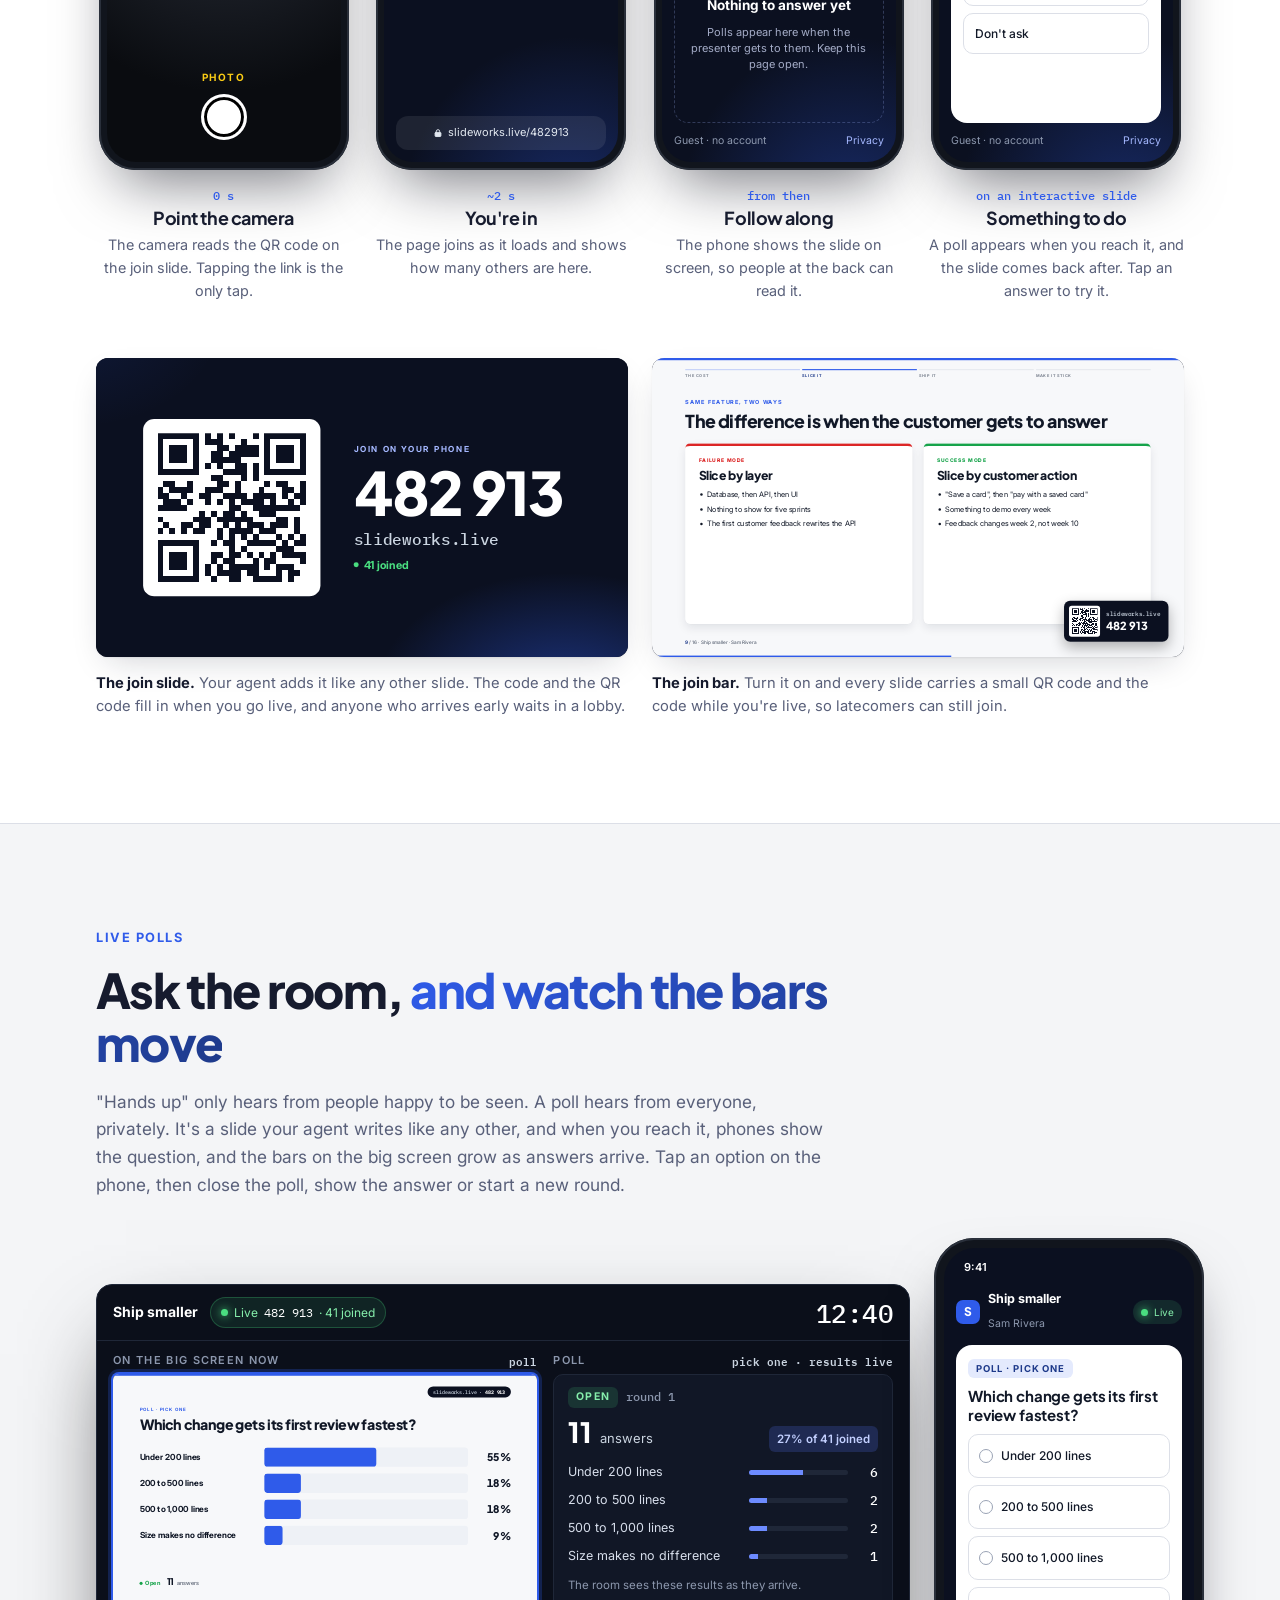
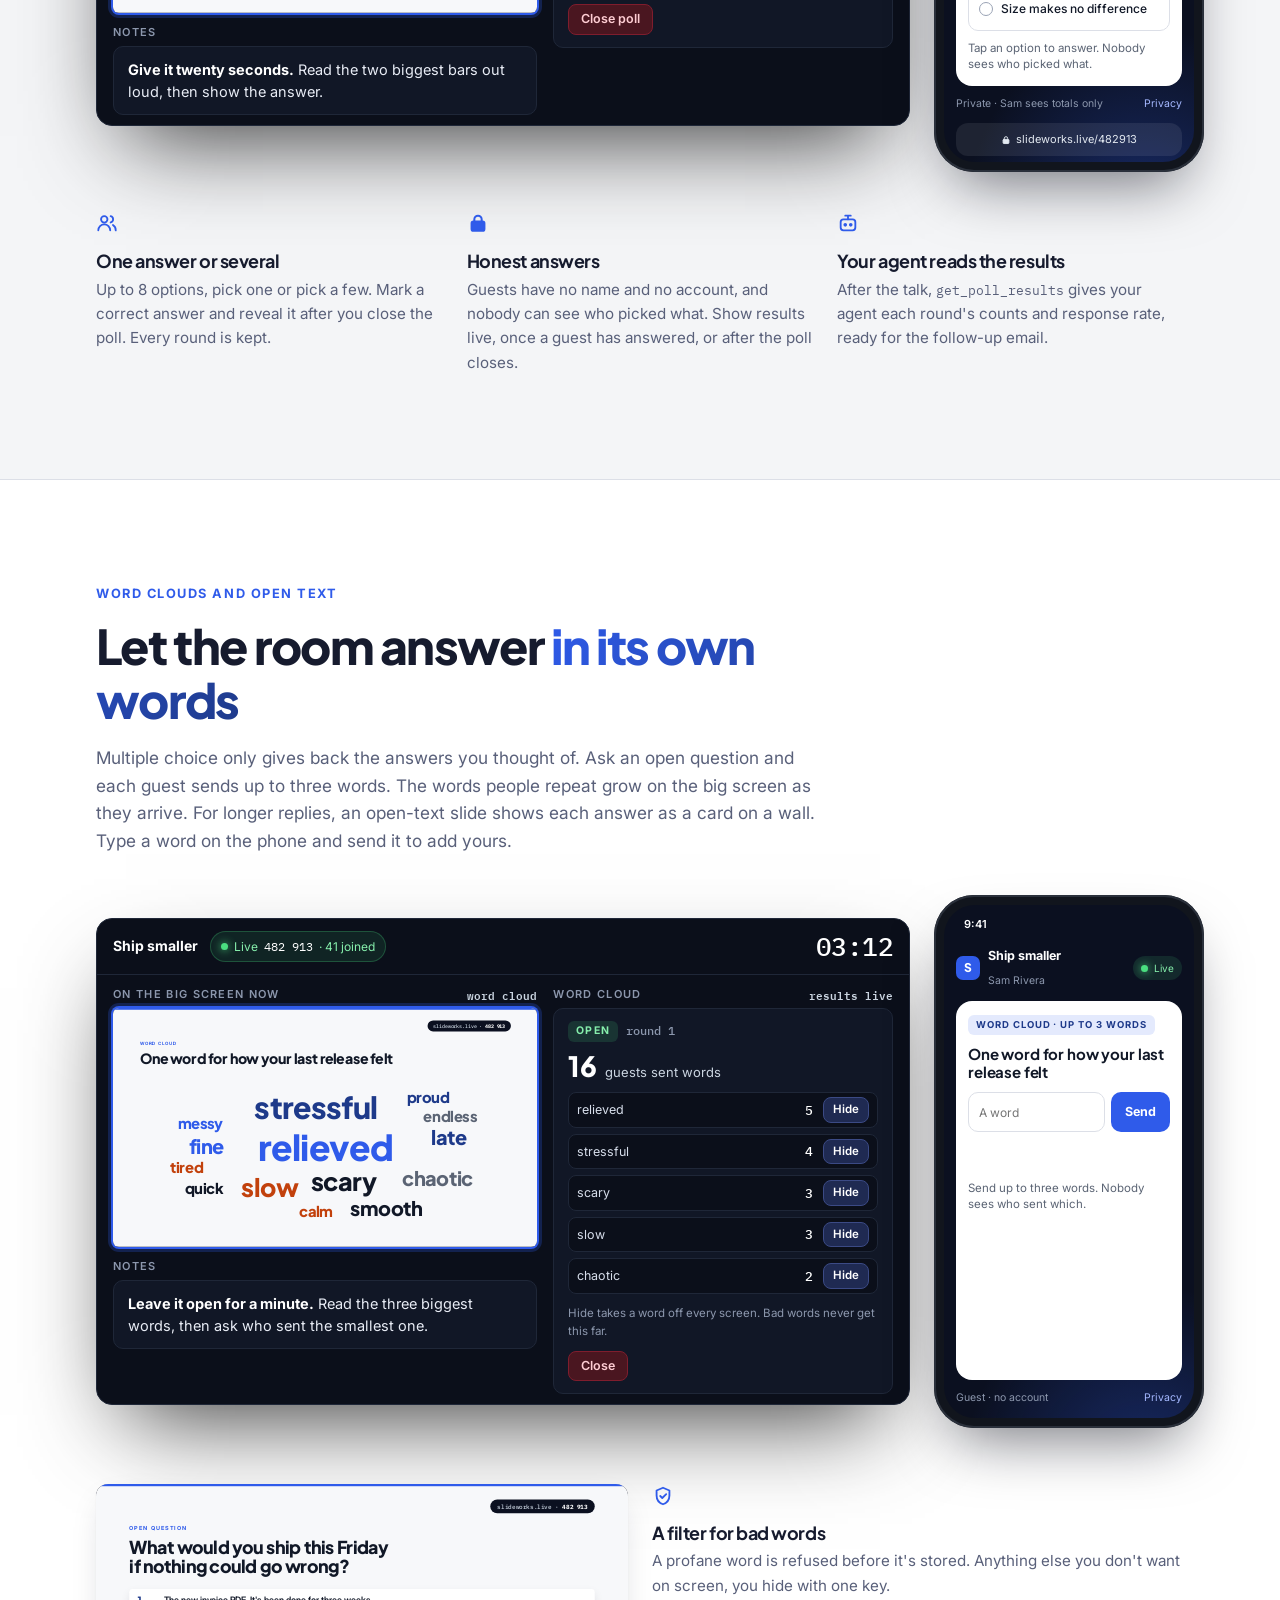
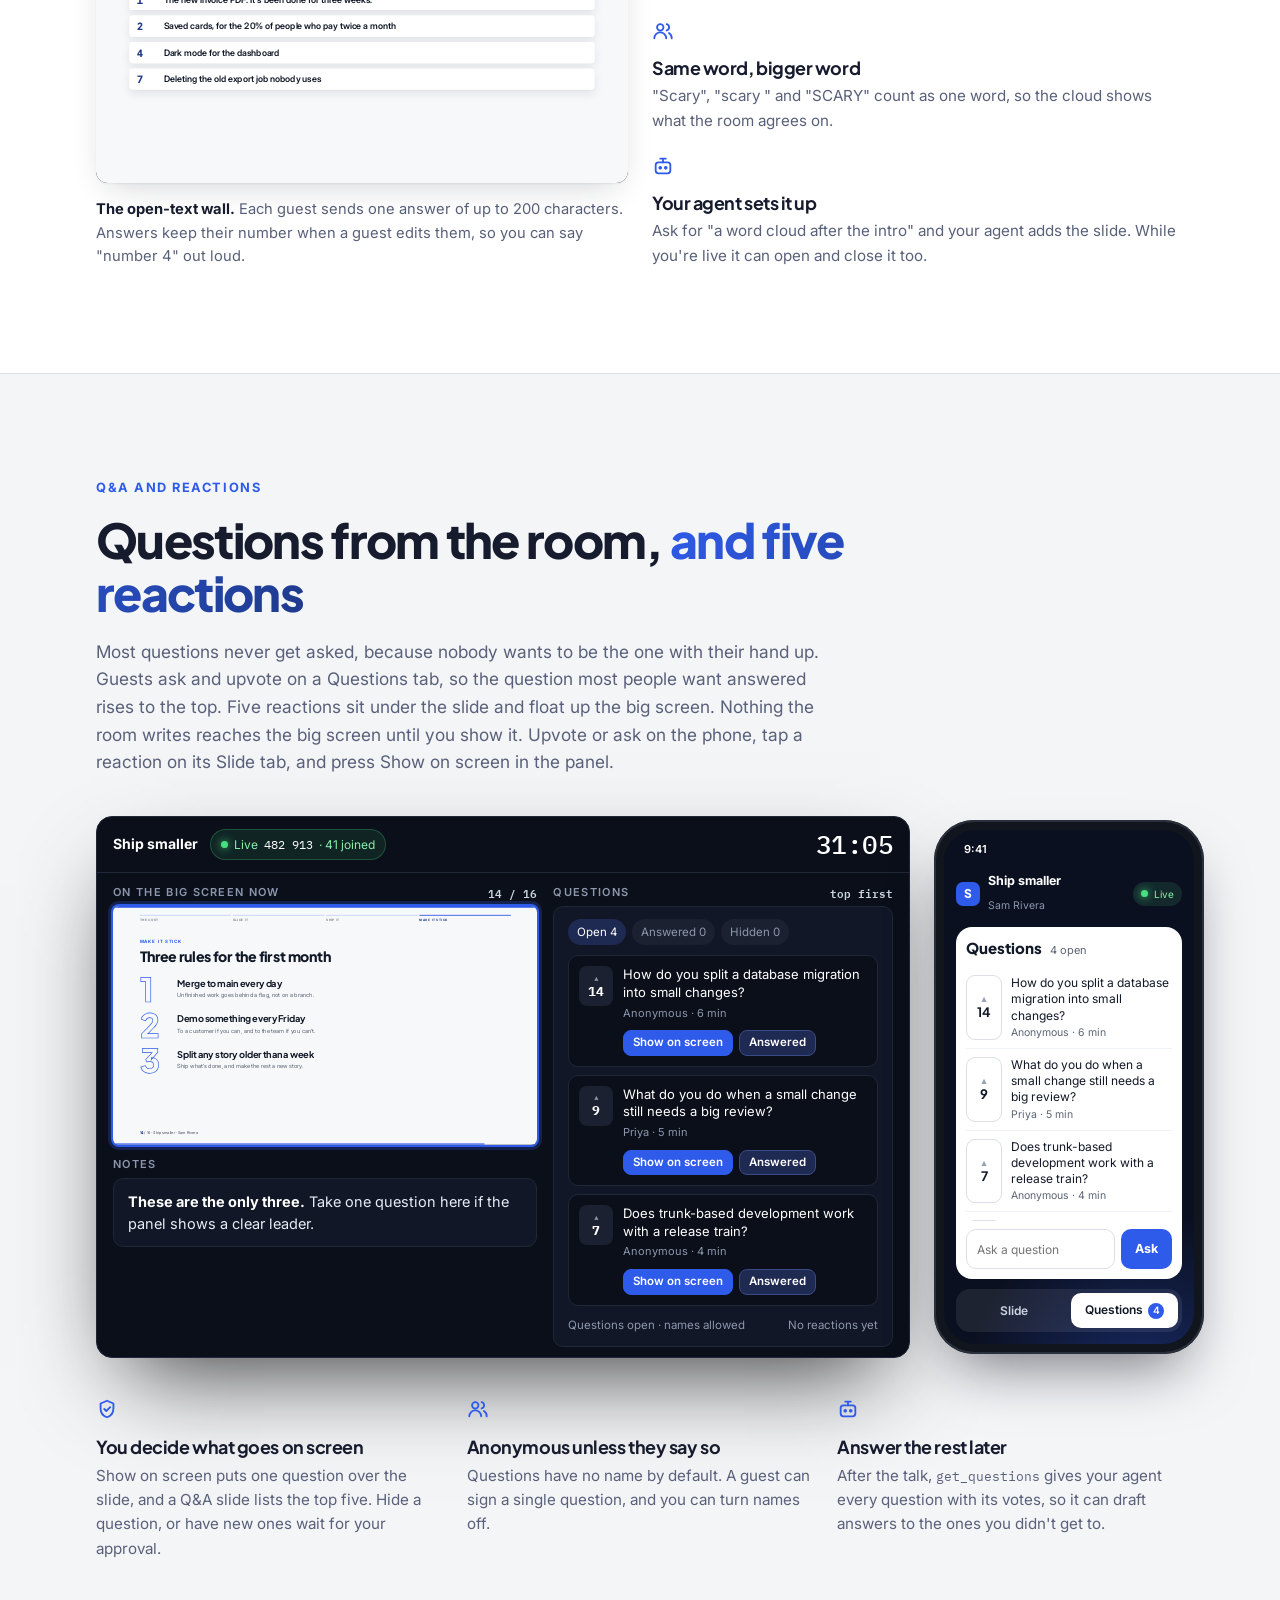
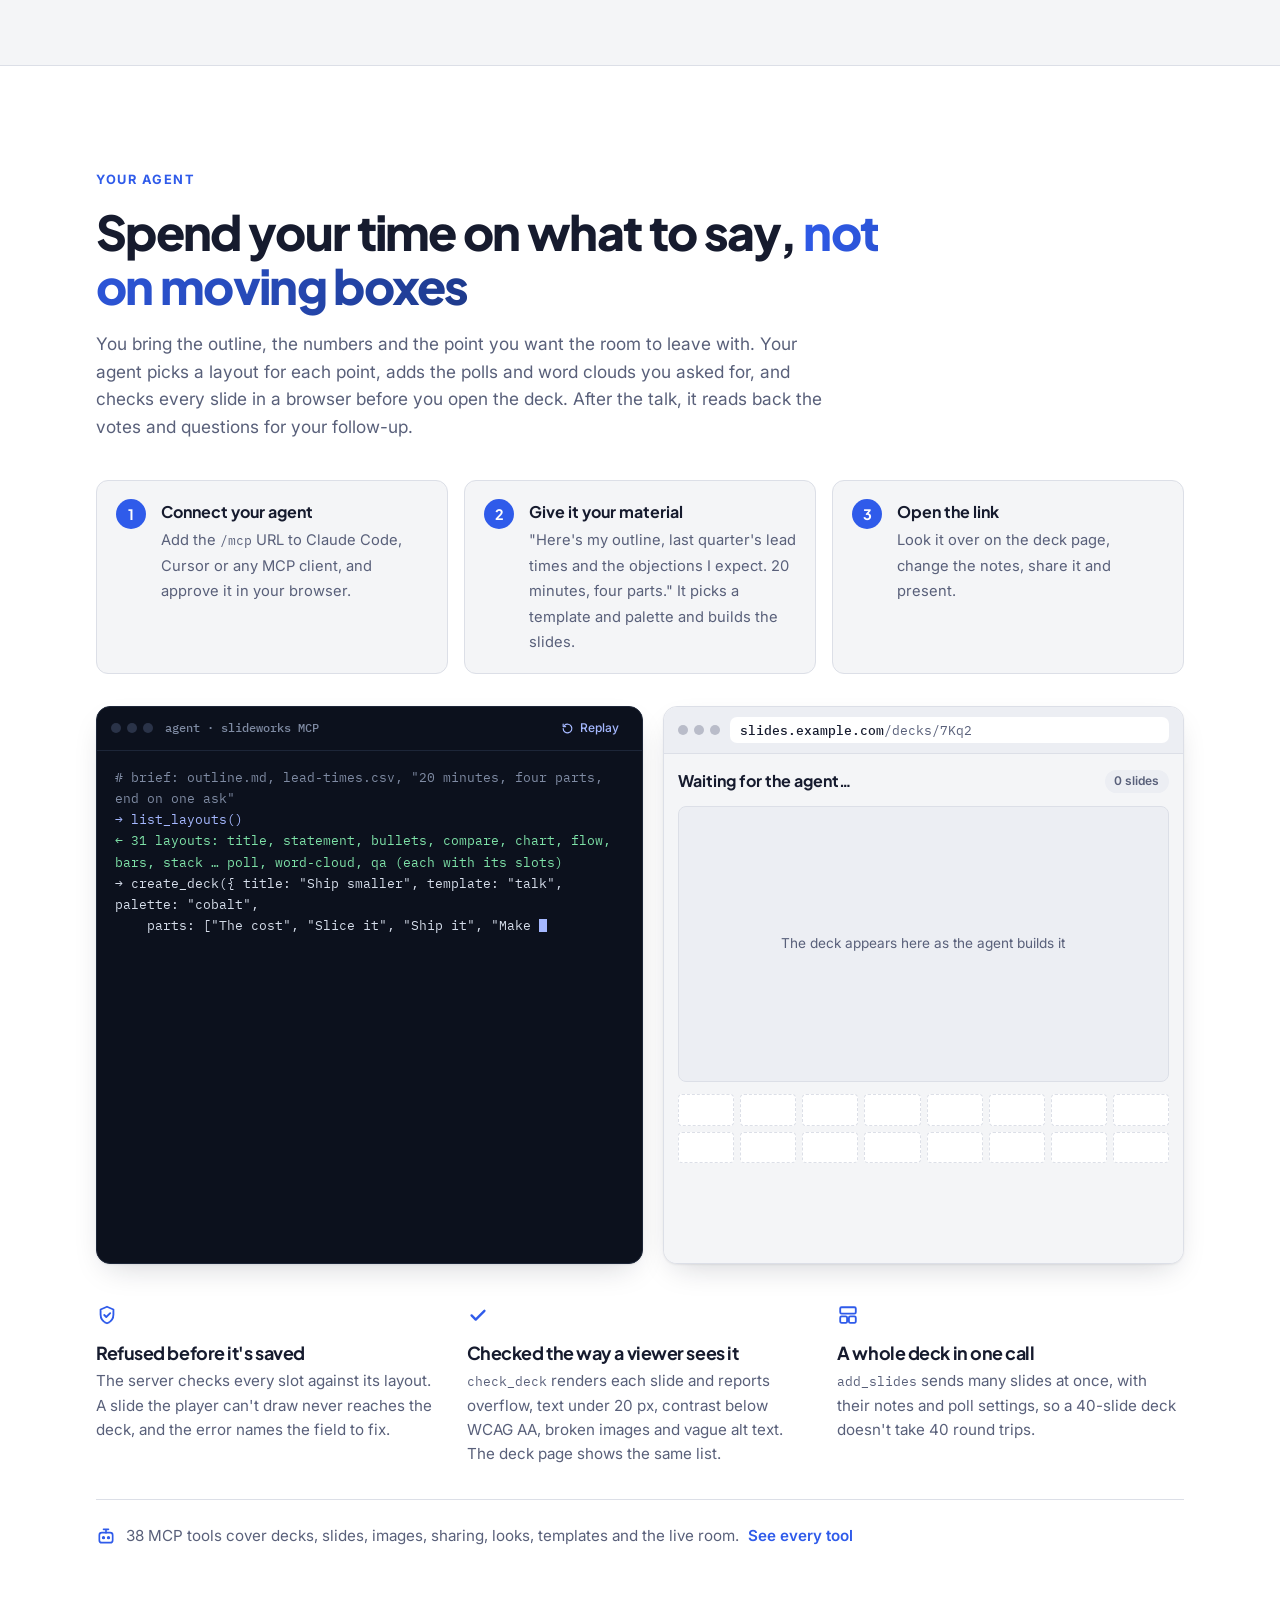
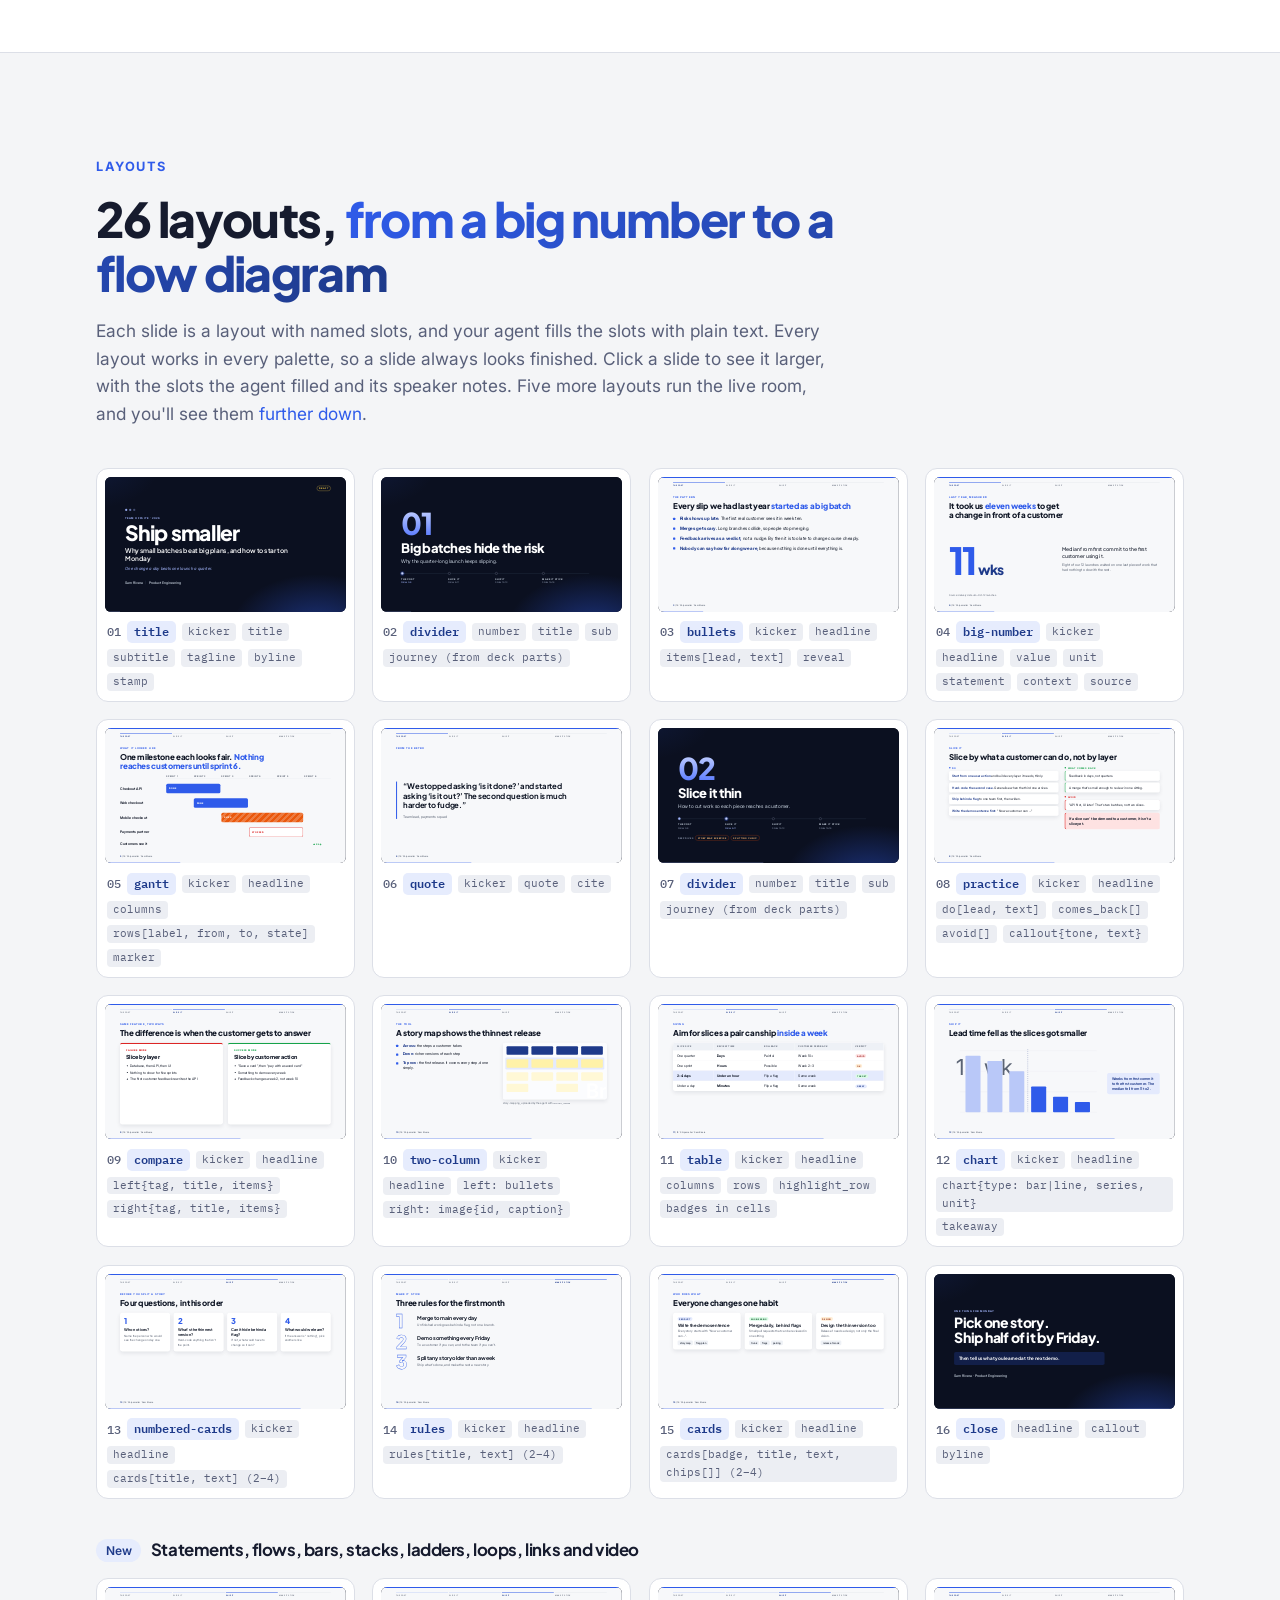
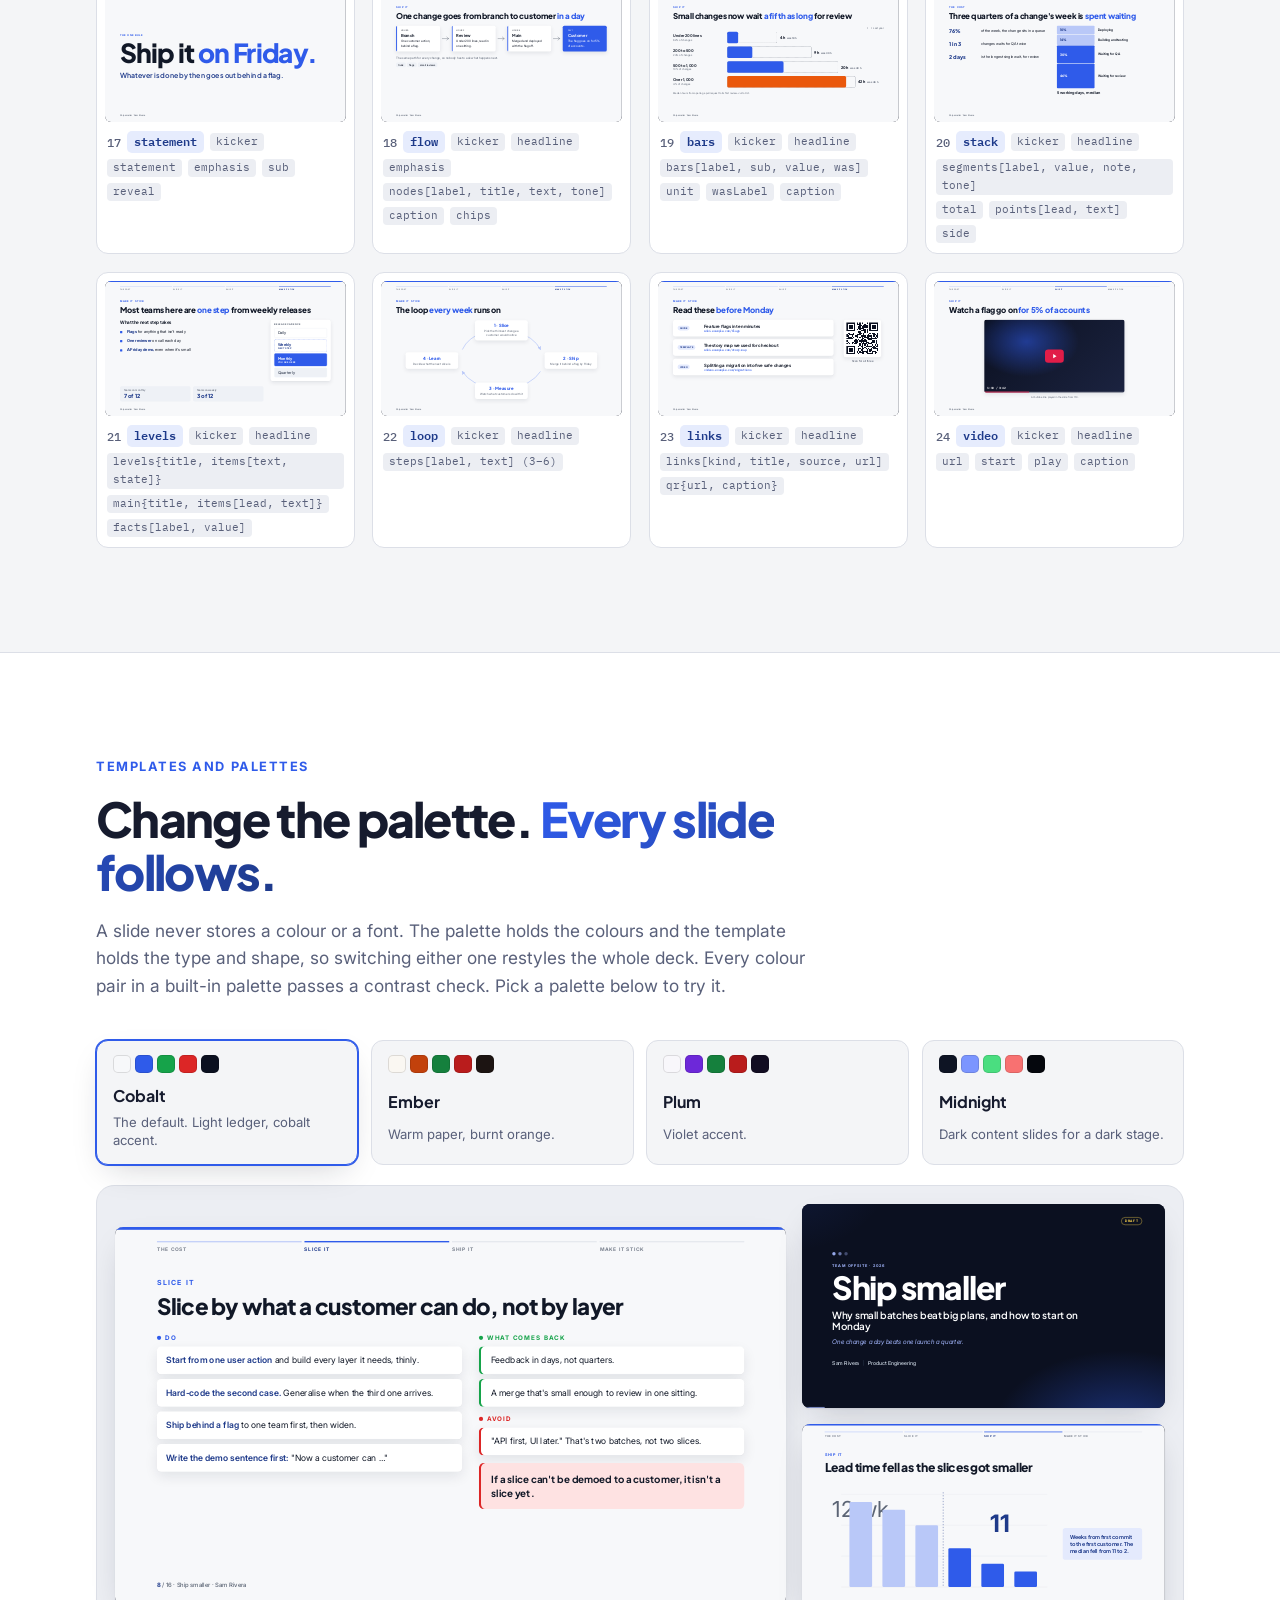
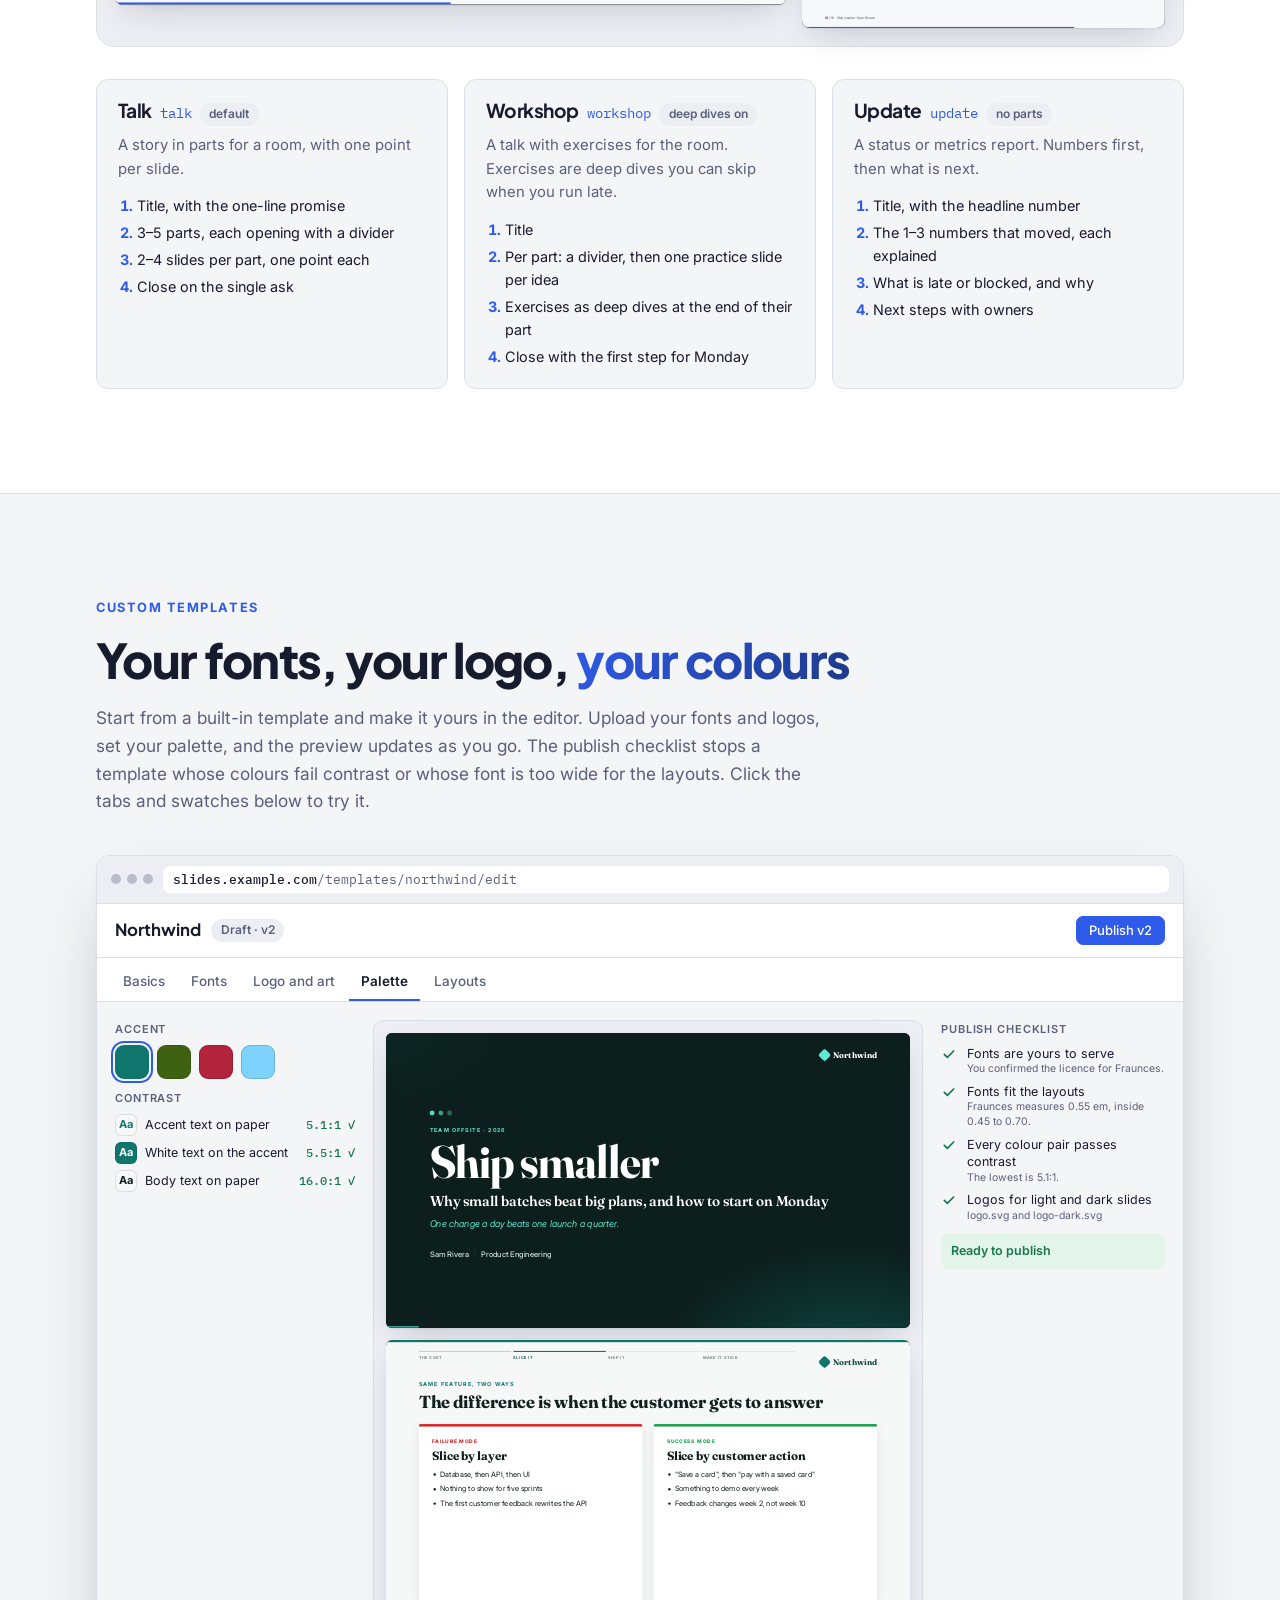
==== commit bddee7f7: "Landing page: the problem lede names more ways a room drifts Co-Authored-By: Claude Opus 5.5 <norepl" ====
--- a/site/index.html
+++ b/site/index.html
@@ -140,7 +140,7 @@
       <div class="sec-head">
         <p class="kick">The problem</p>
         <h2>You get about seven minutes <span class="grad">before the room drifts</span></h2>
-        <p class="sec-lede">It's an old rule of presenting. Around seven minutes in, people reach for their phones, and from then on you're talking to the tops of heads. Most presenters fight back with "hands up if you've…", and the same few hands go up while everyone else keeps scrolling.</p>
+        <p class="sec-lede">It's an old rule of presenting. Around seven minutes in, people reach for their phones, looking out a window, thinking about their cats, and from then on you're talking to the tops of heads. Most presenters fight back with things like "hands up if you've…", and the same few hands go up while everyone else keeps scrolling.</p>
       </div>
 
       <figure class="attn">
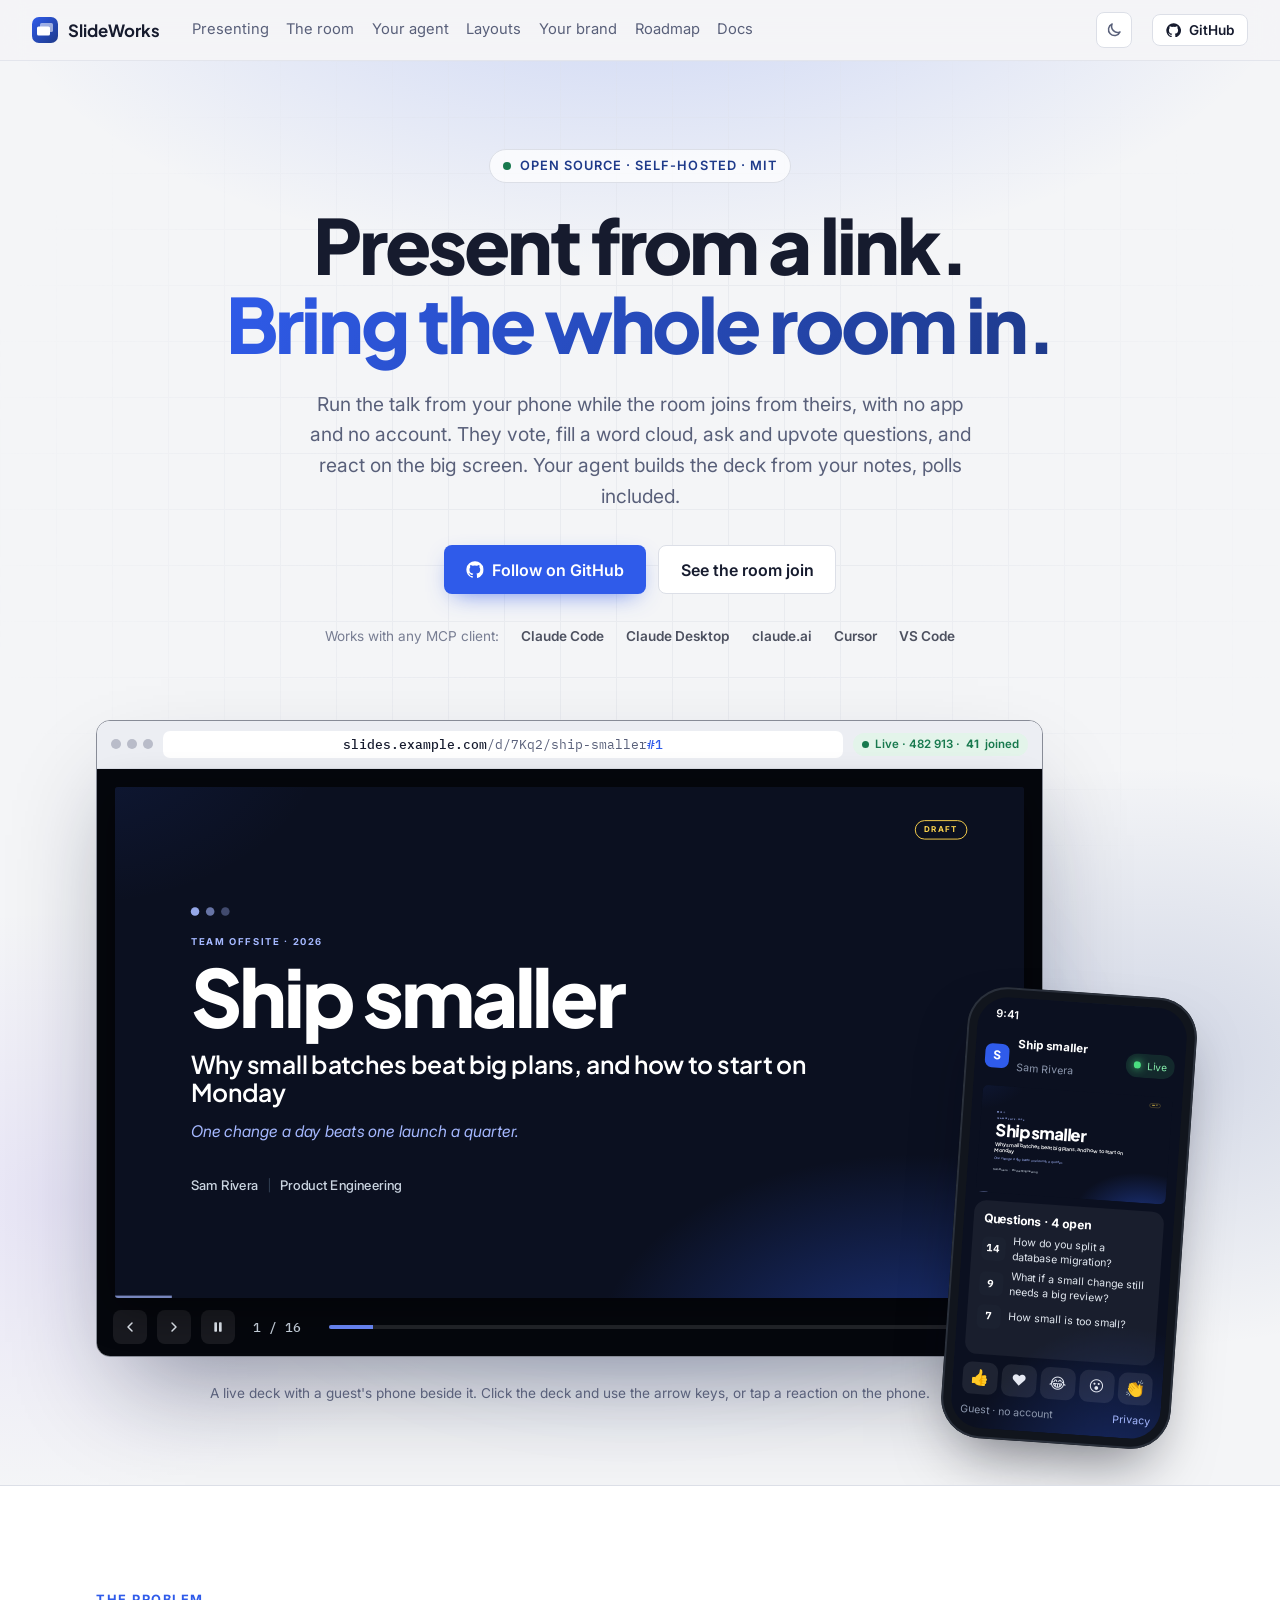
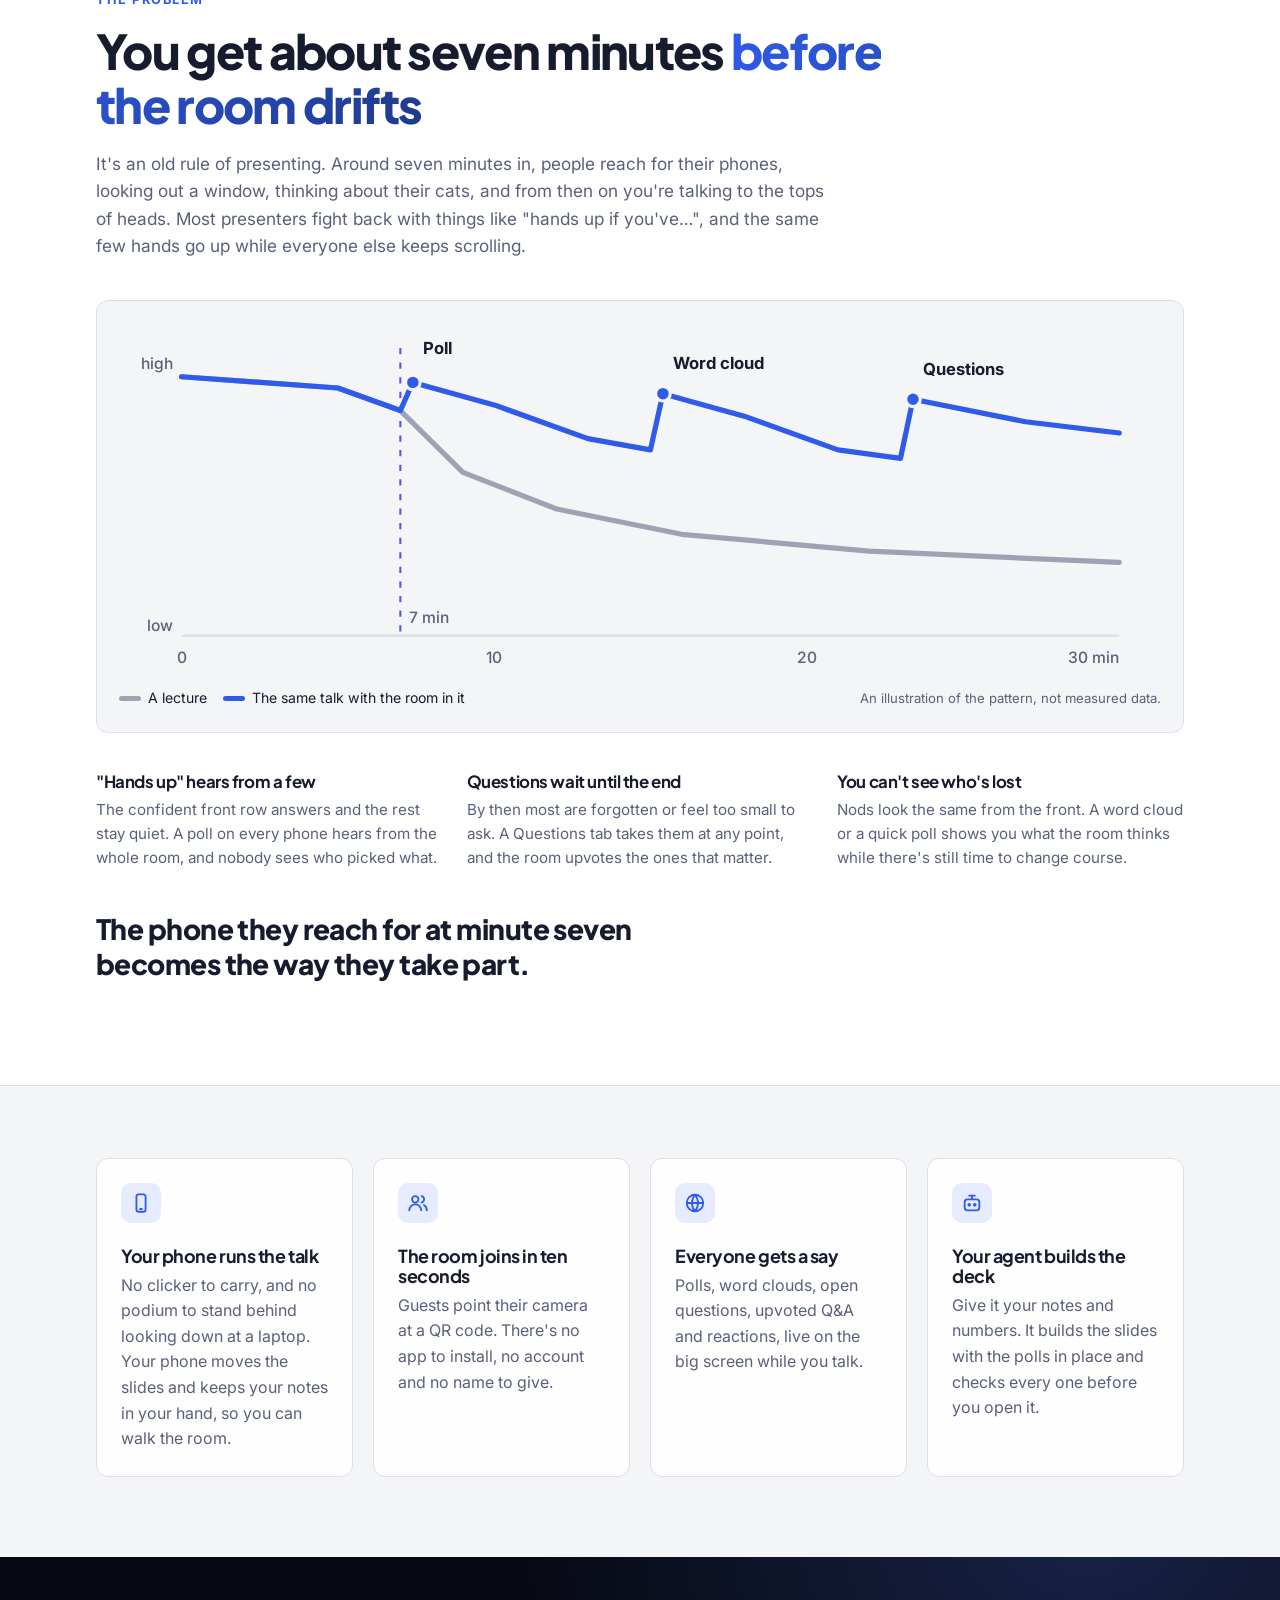
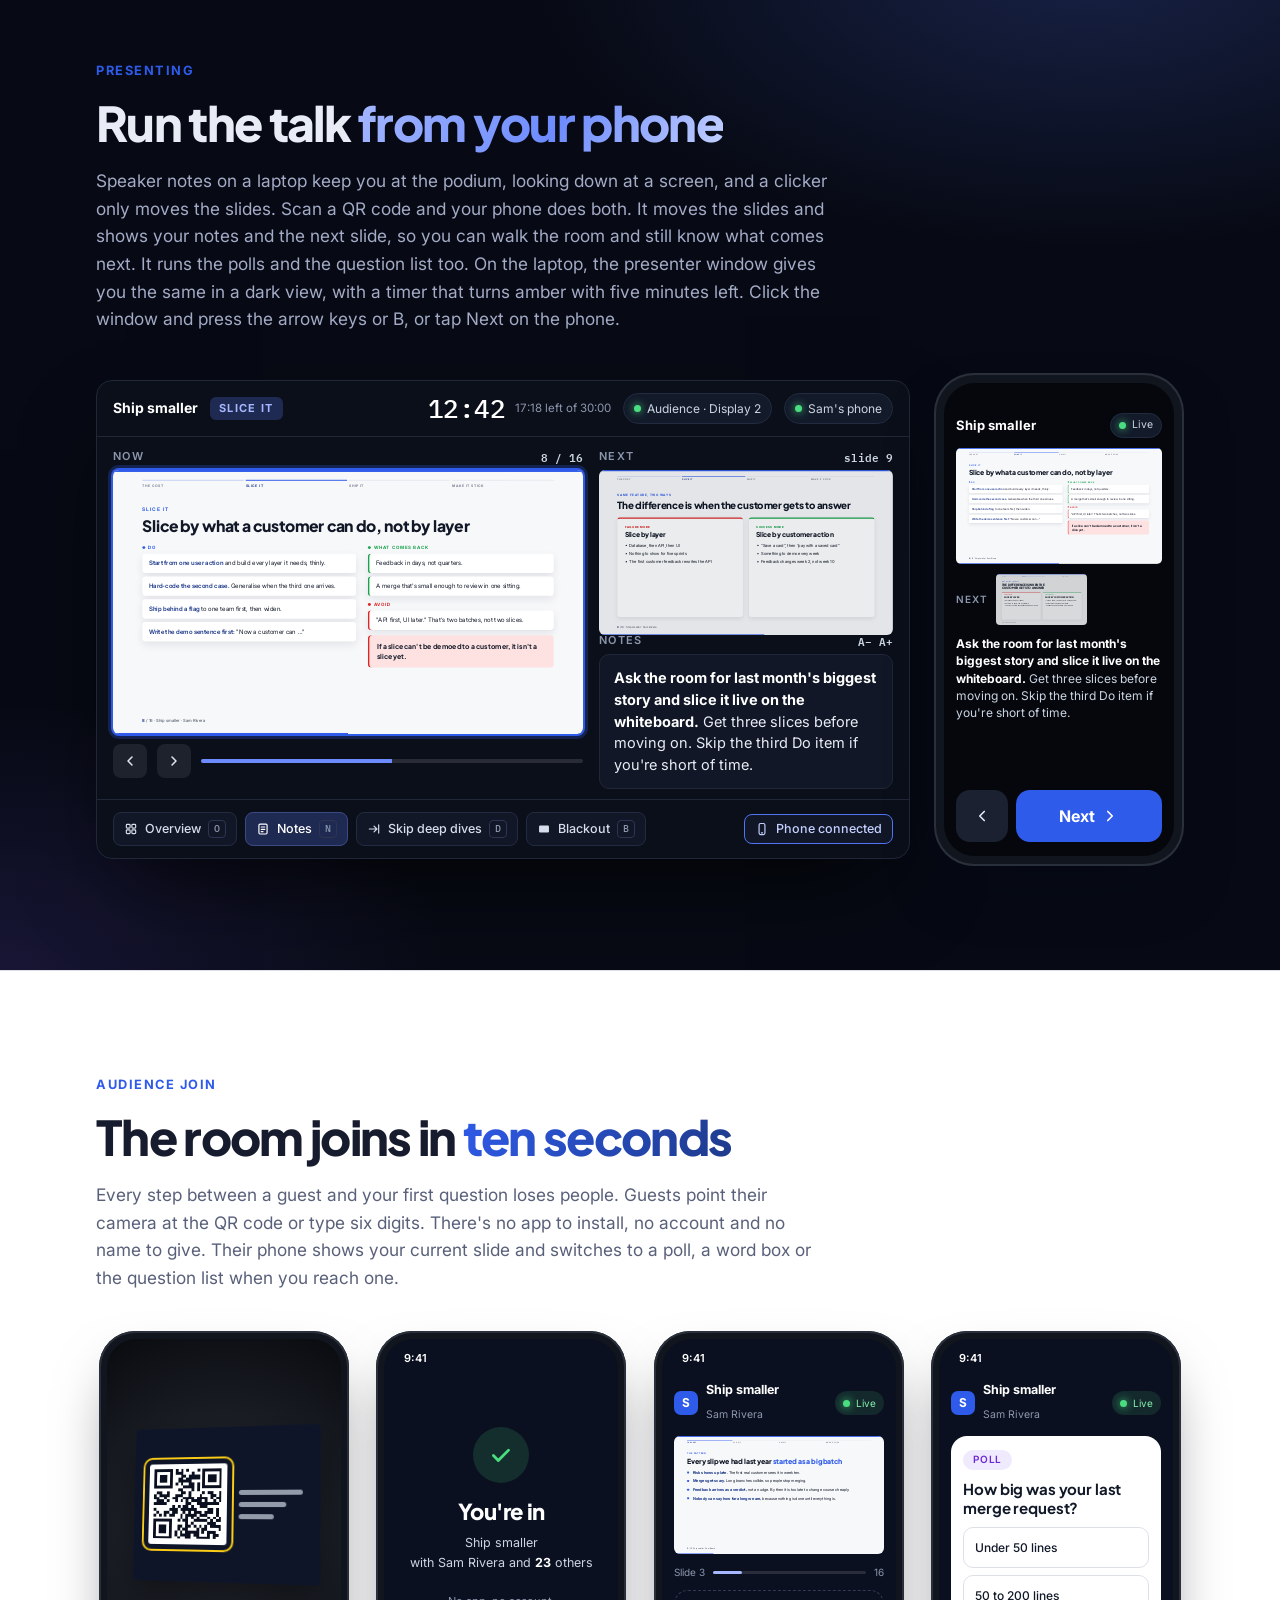
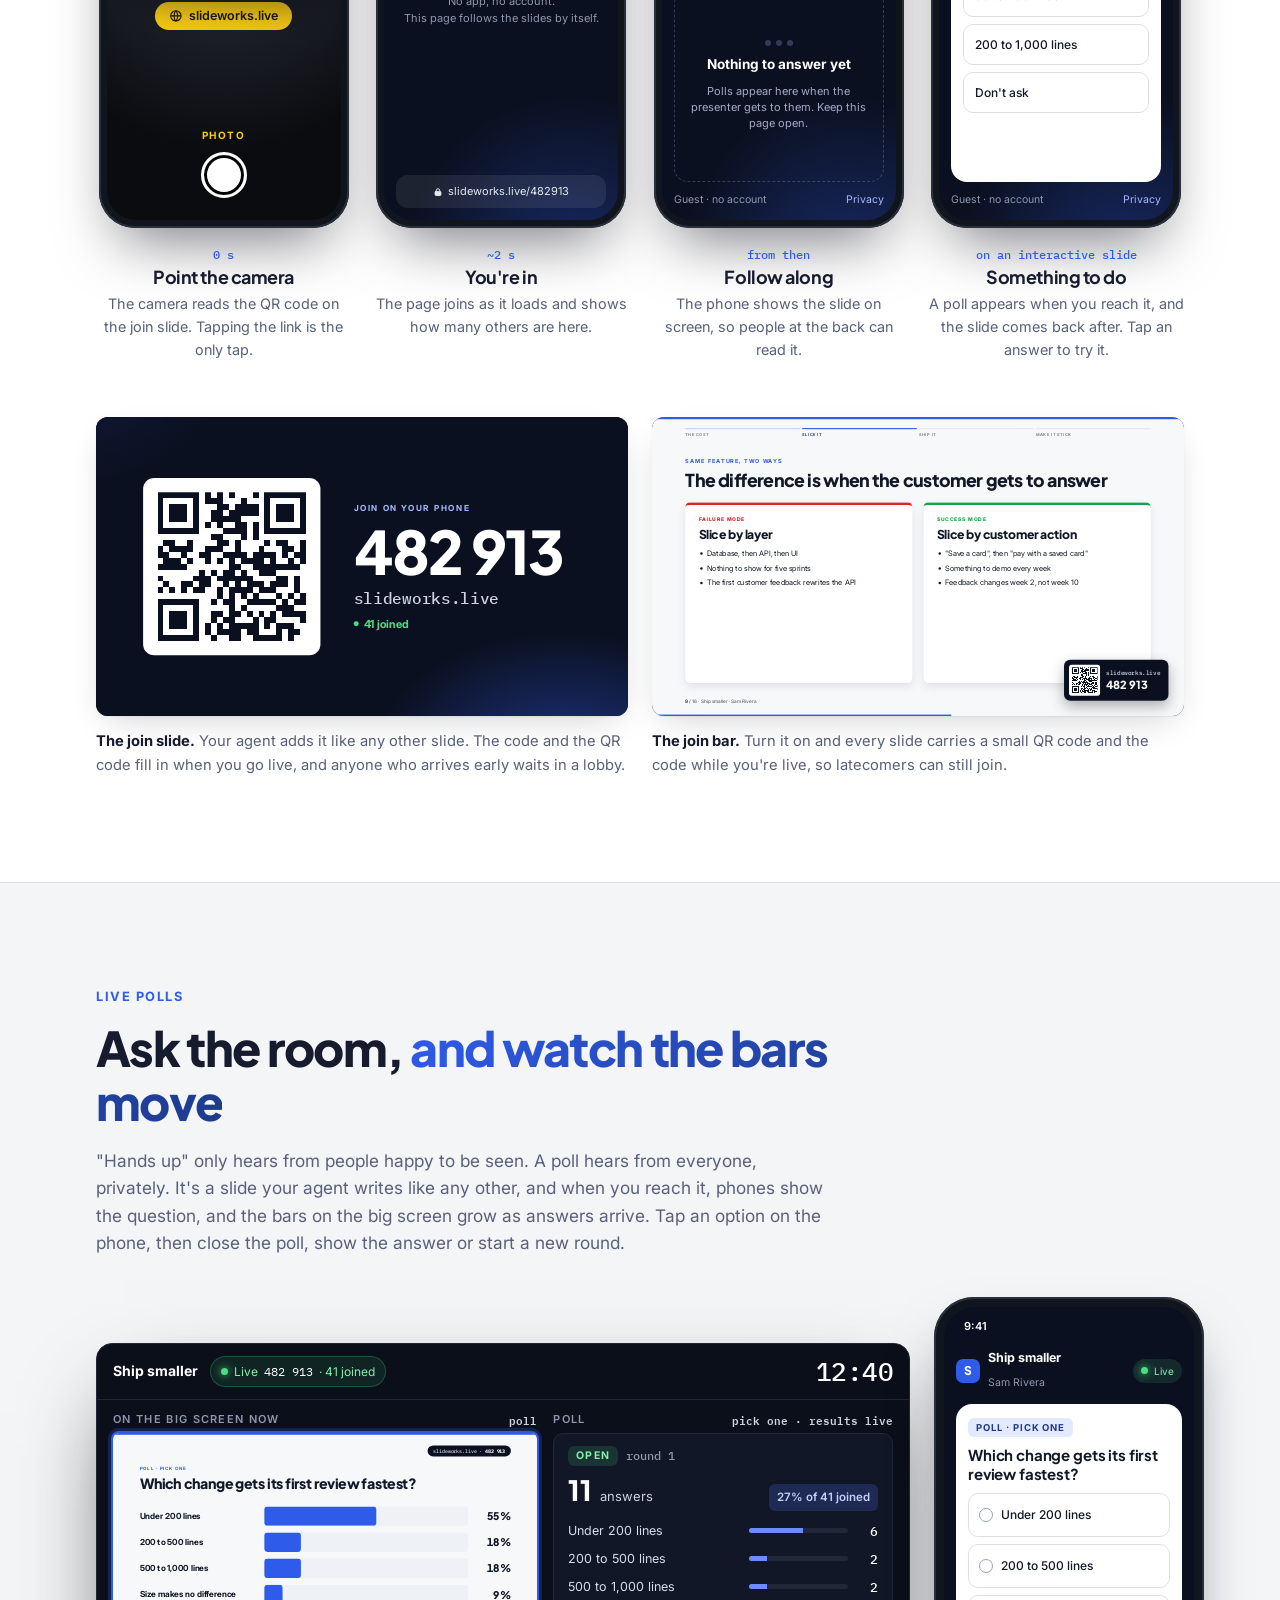
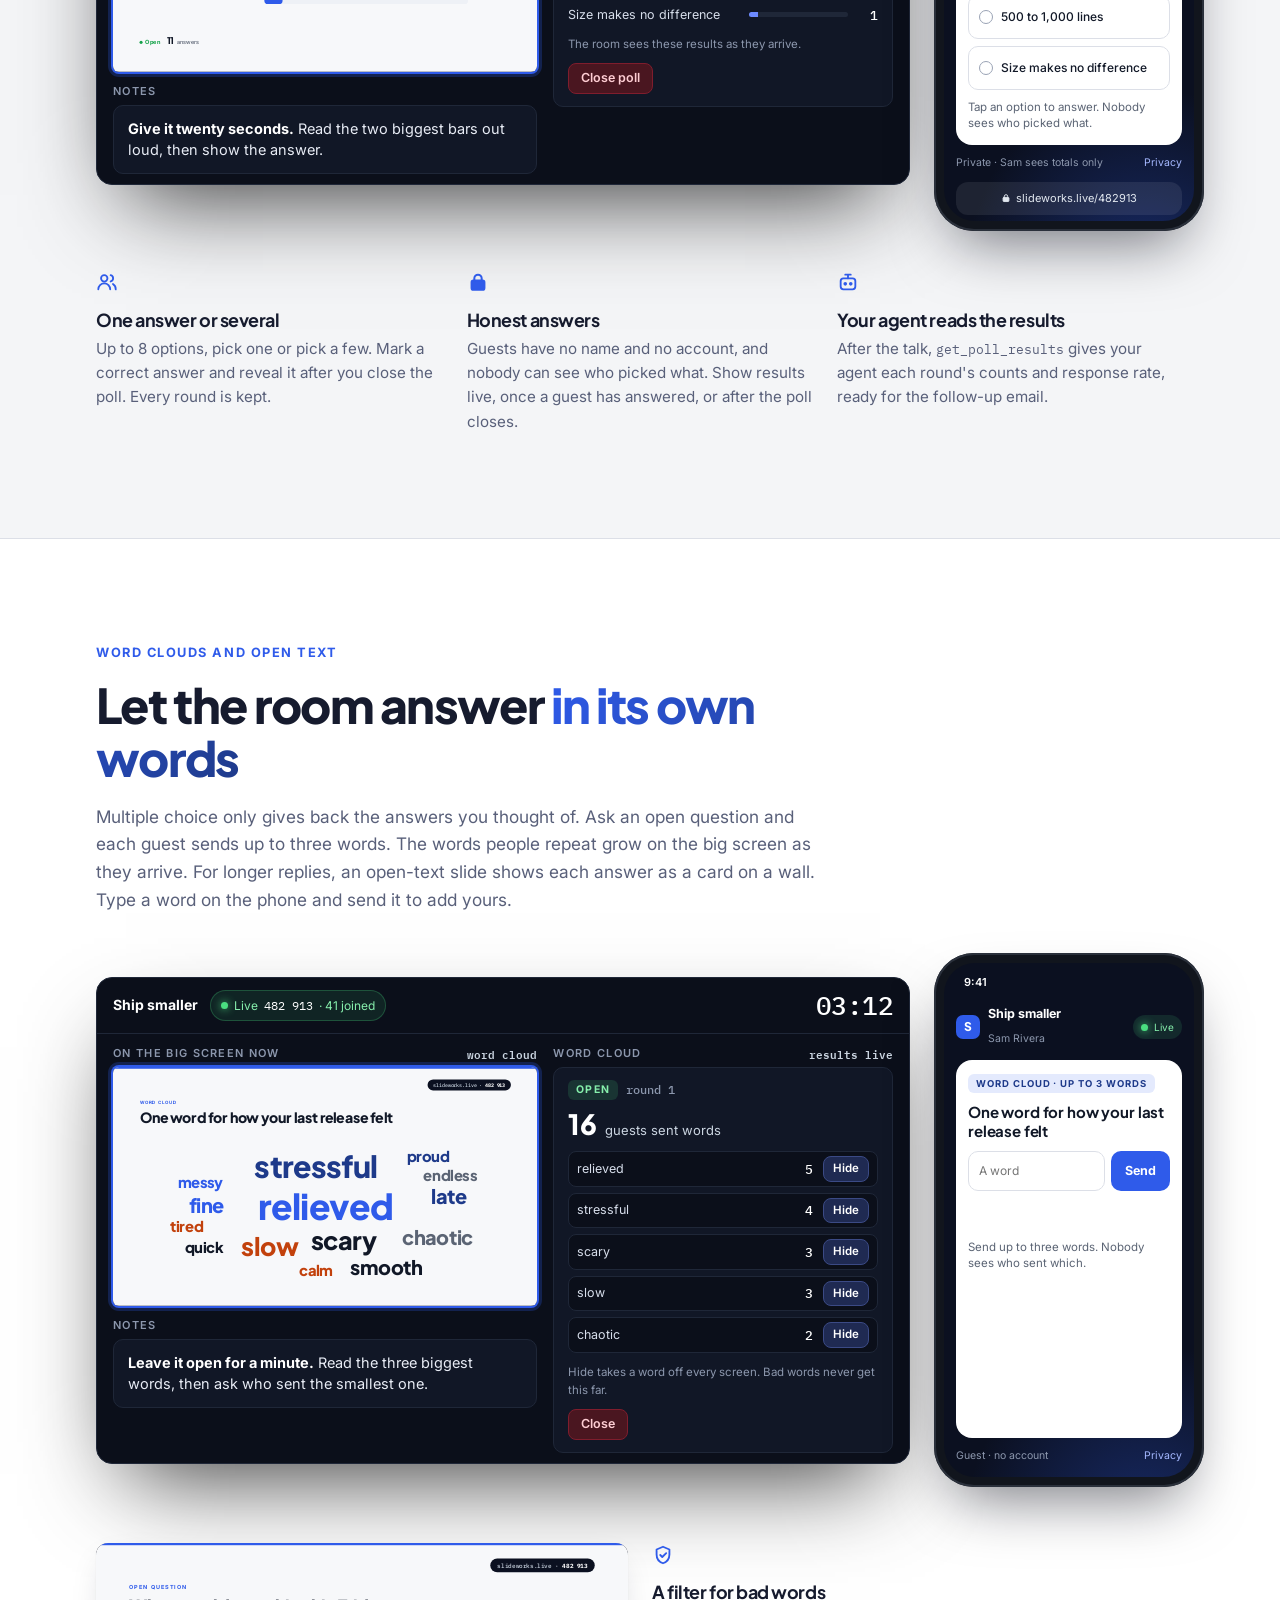
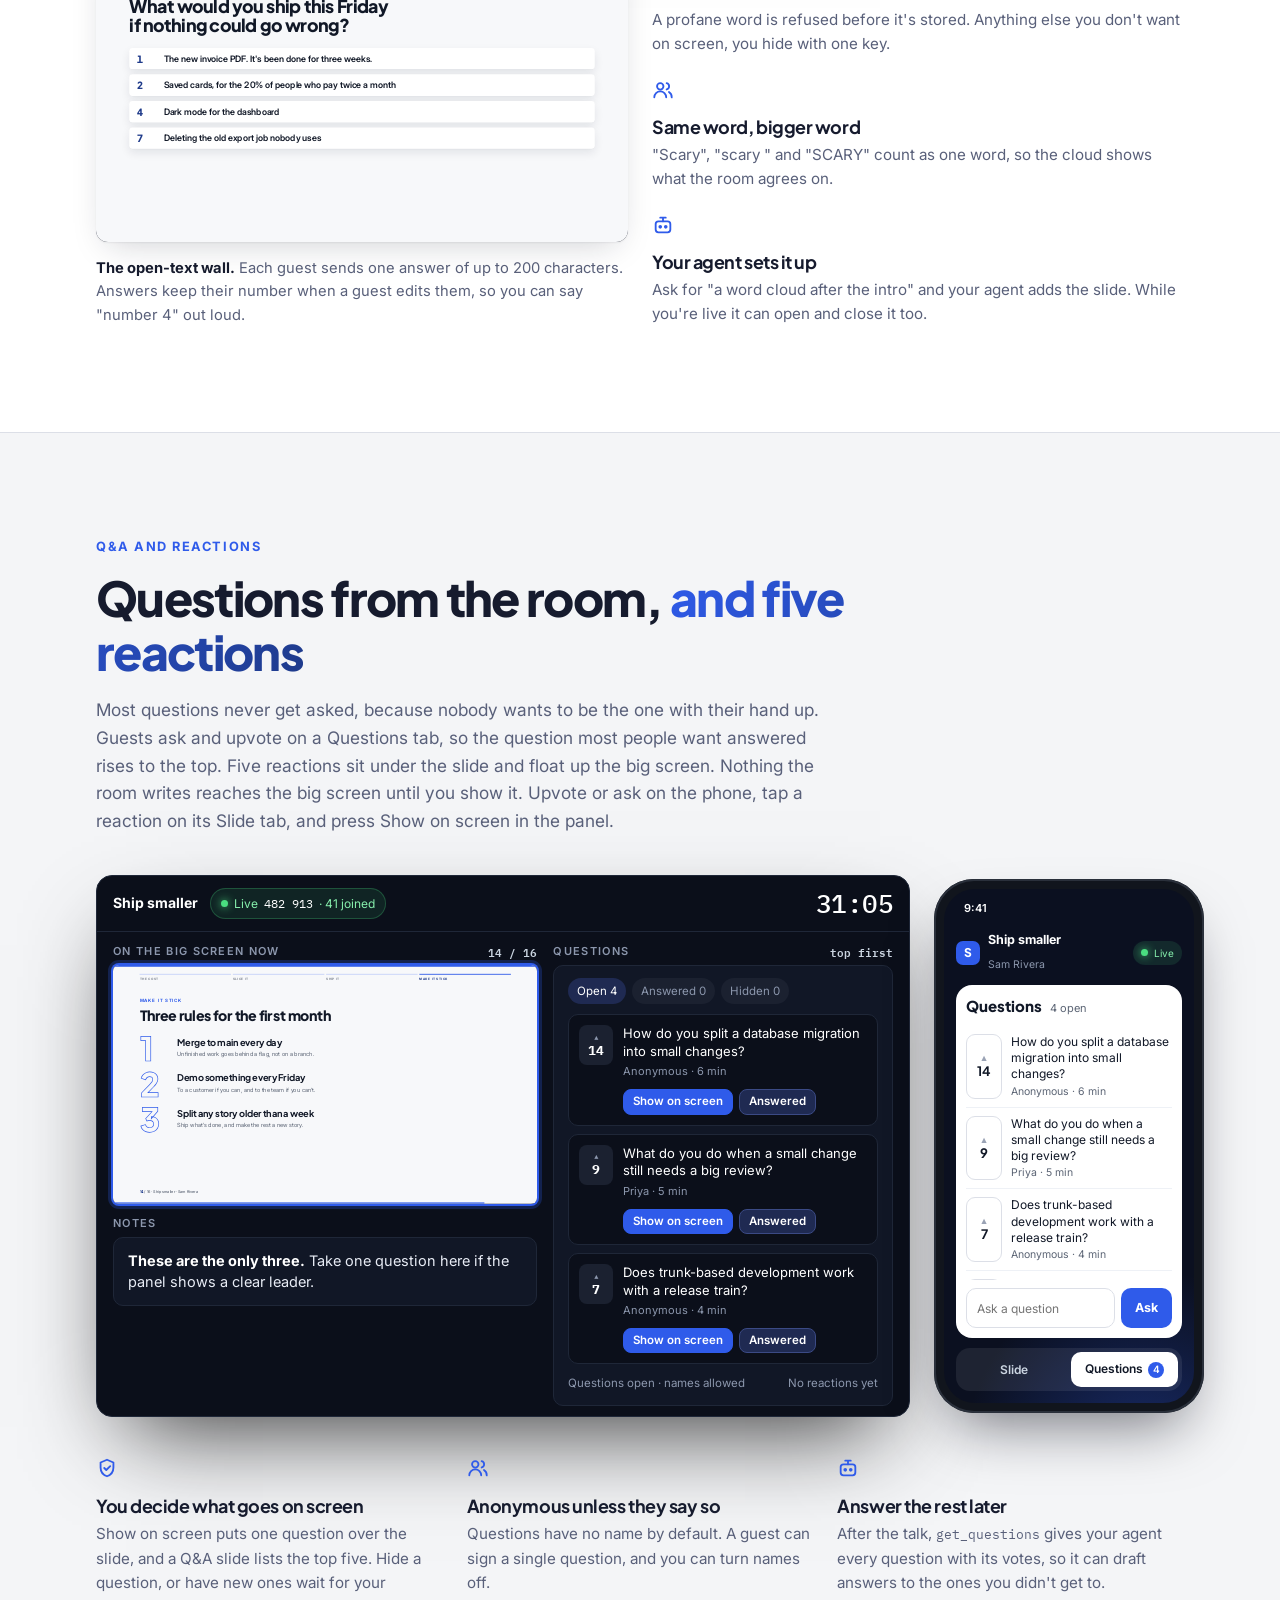
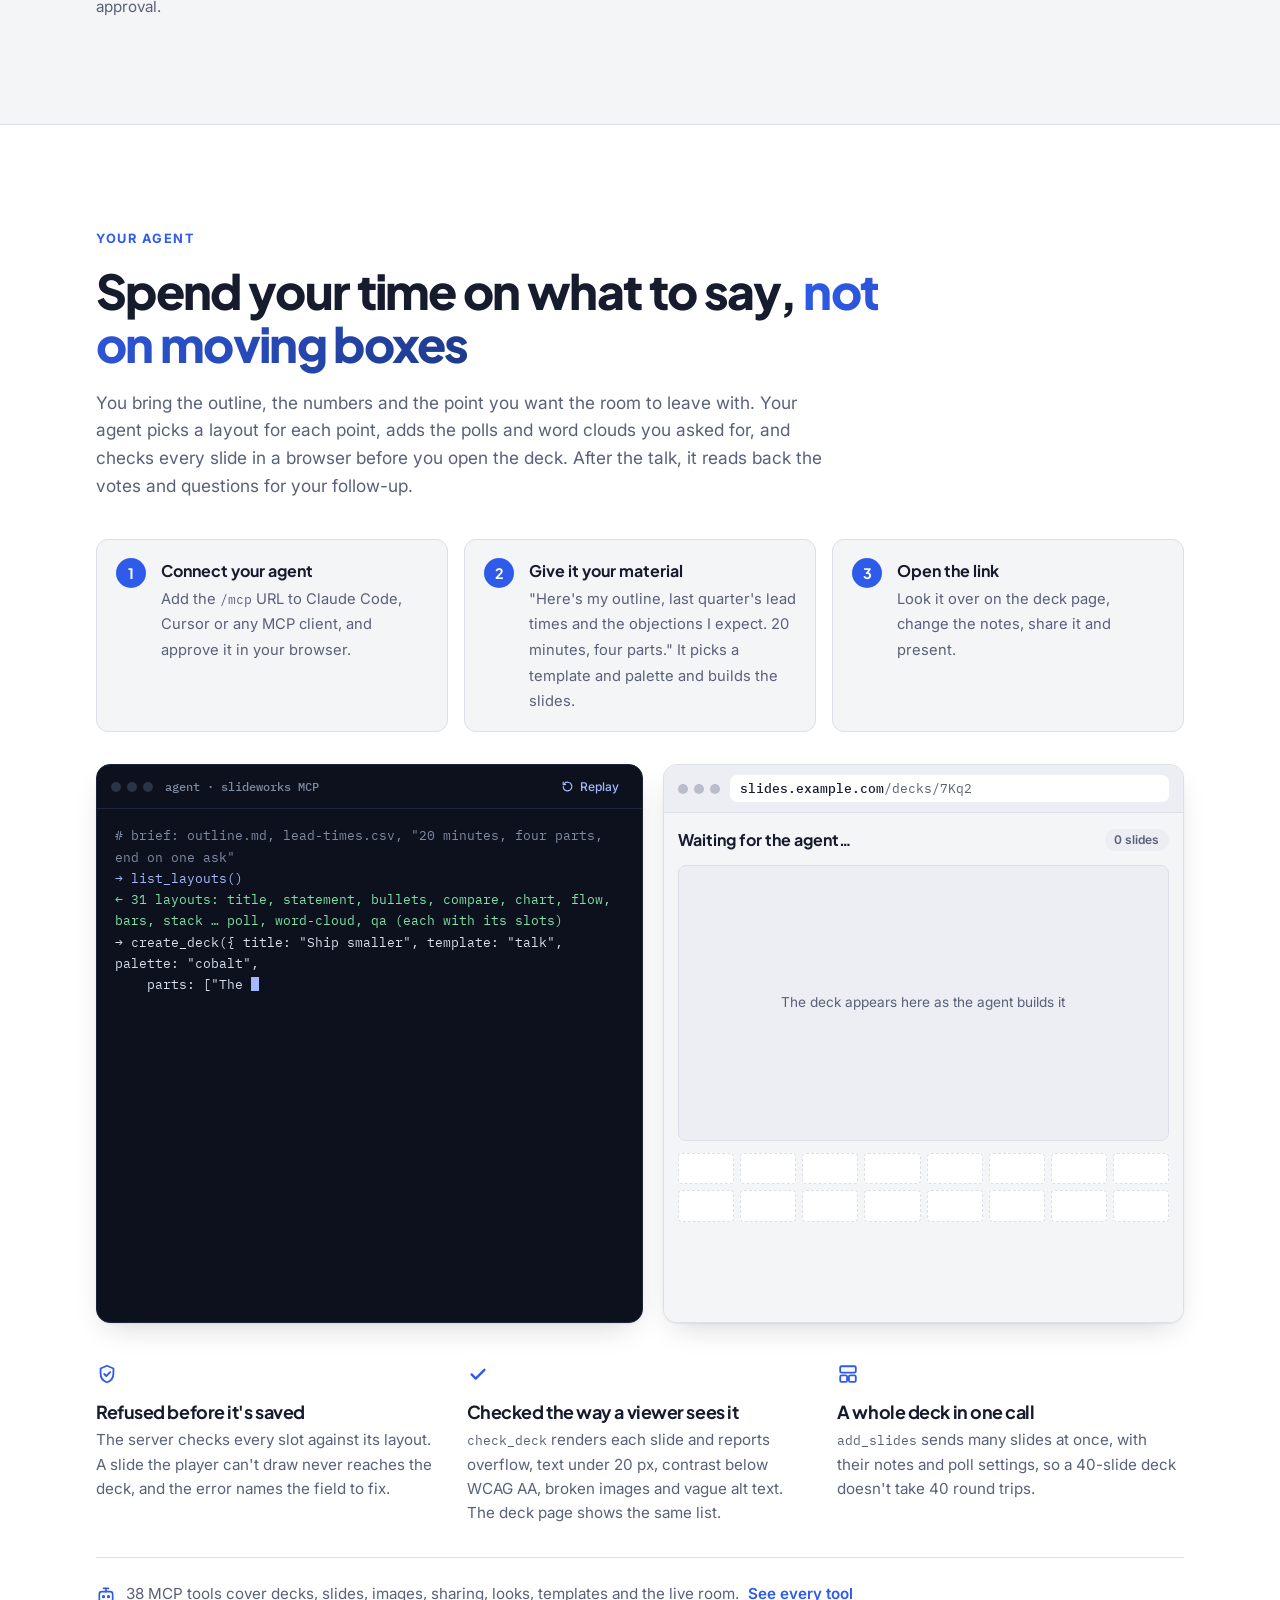
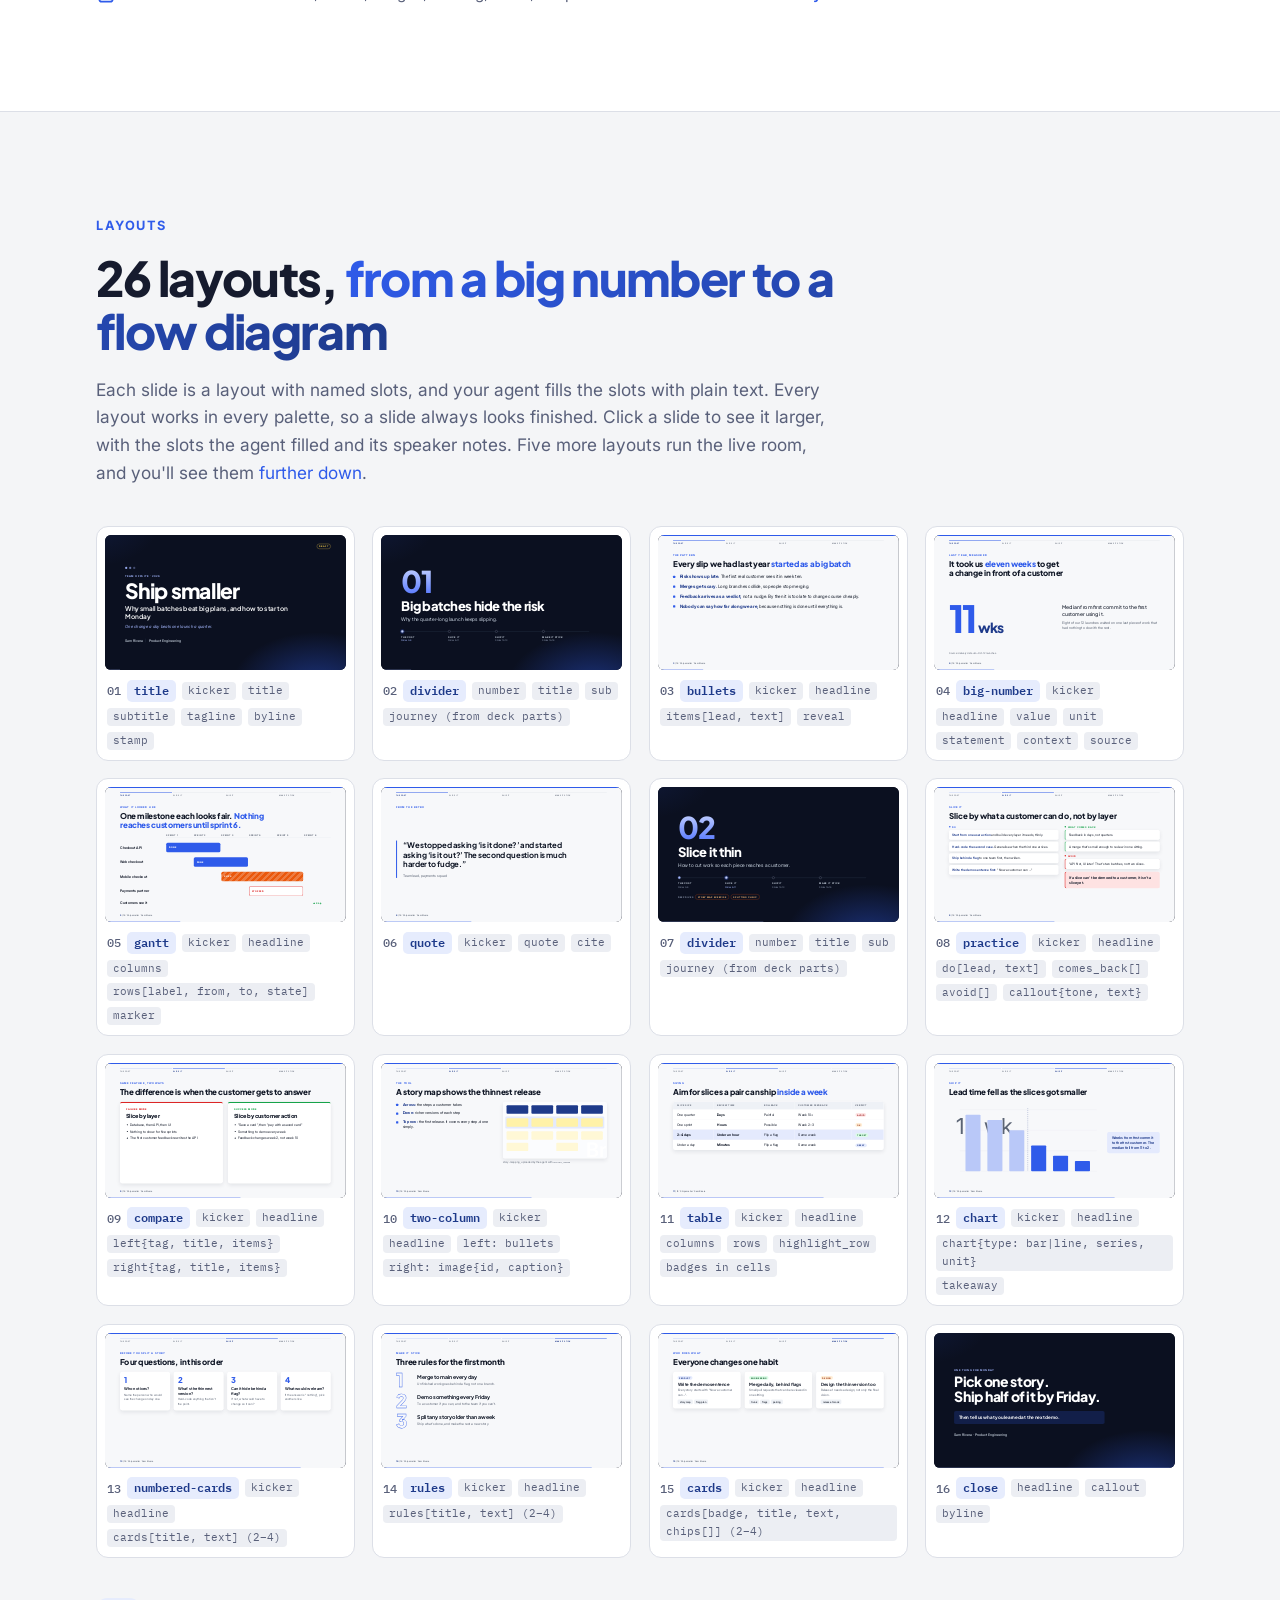
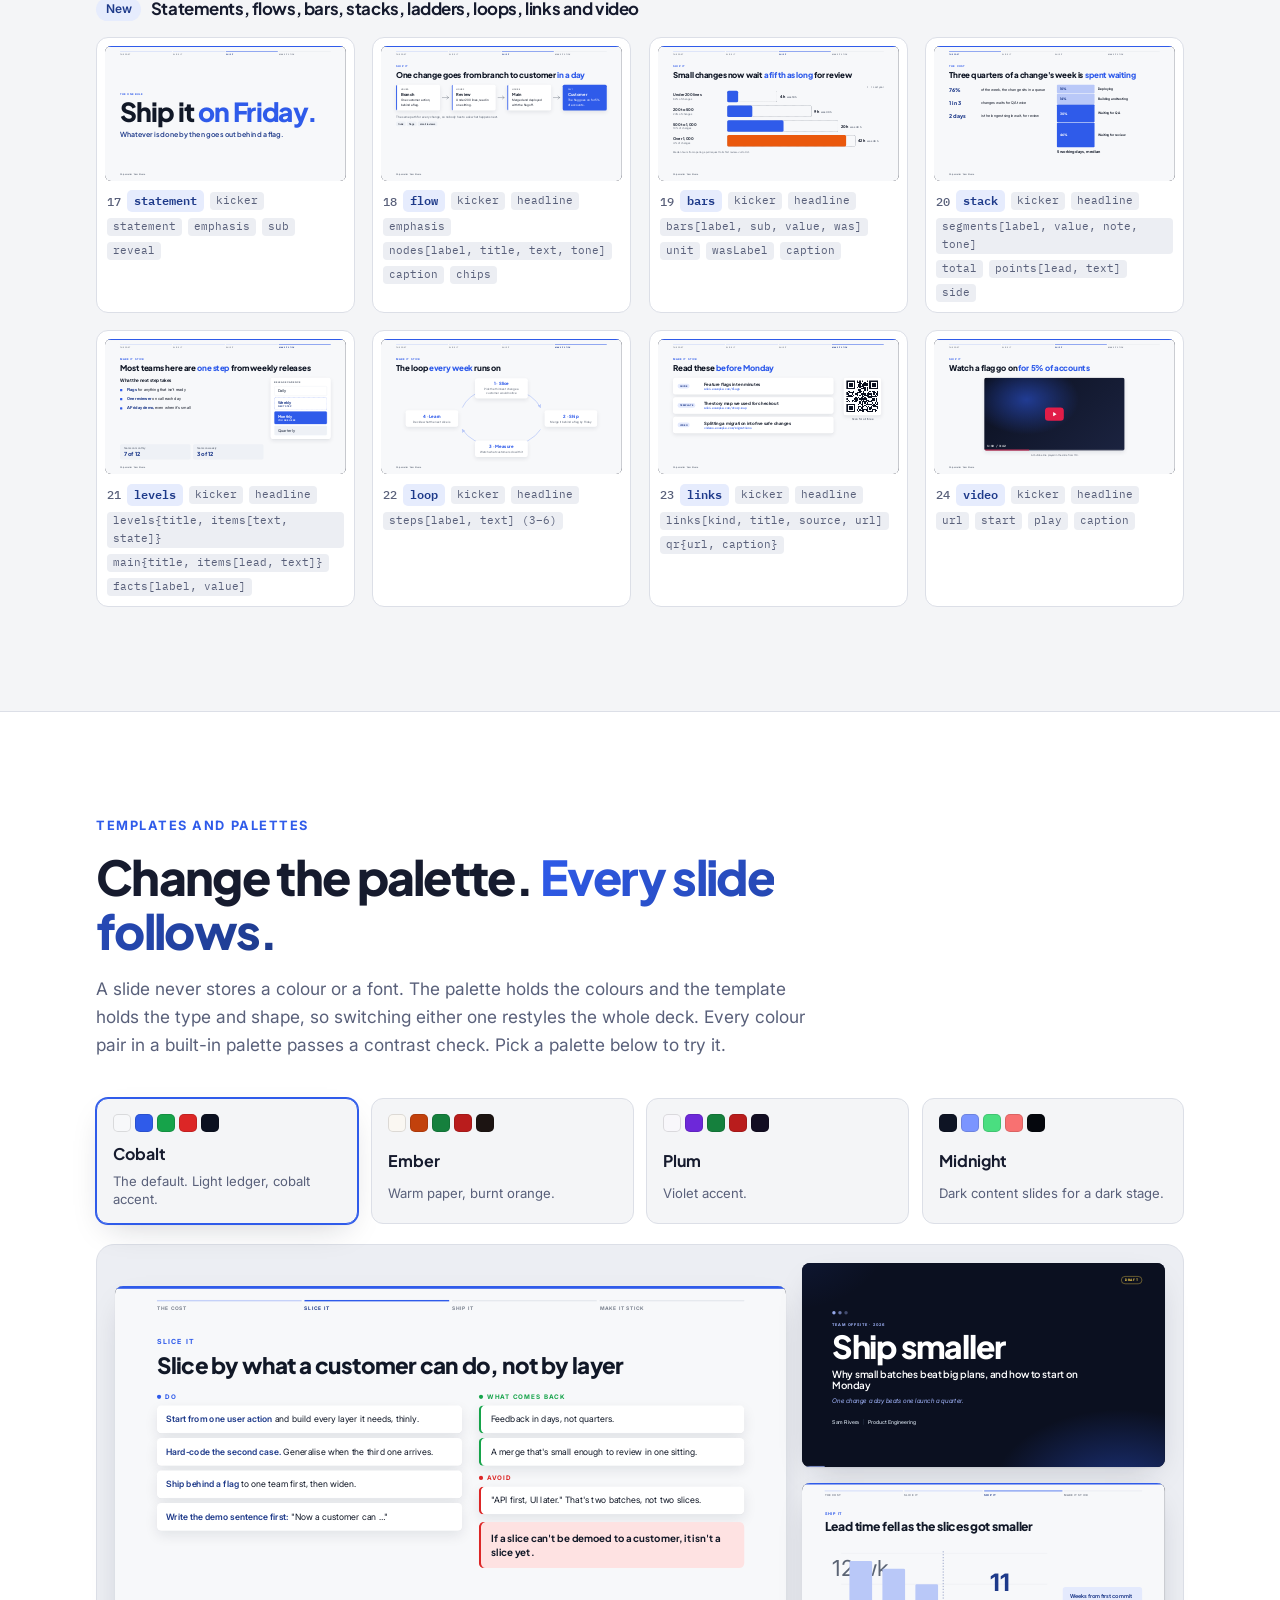
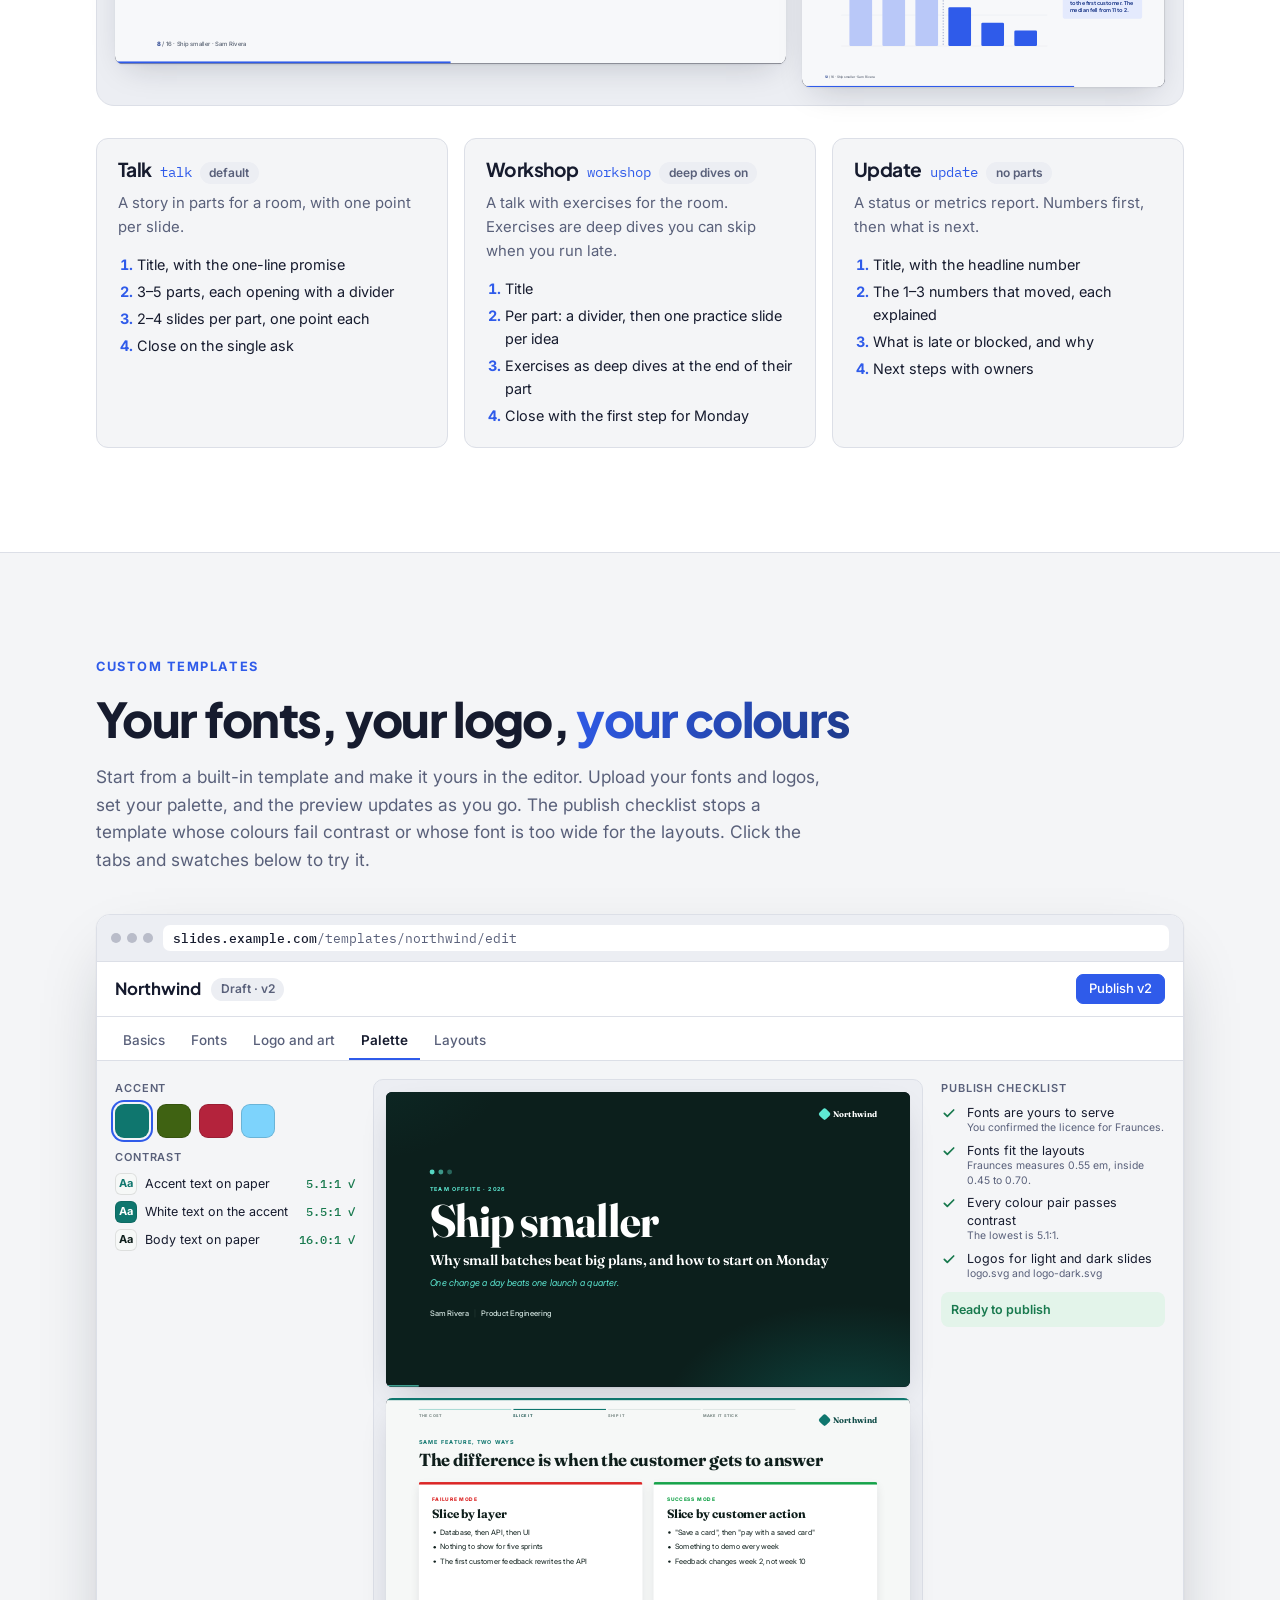
==== commit a7c0c5e9: "Landing page: the phone remote replaces the clicker and the podium Co-Authored-By: Claude Opus 5.5 <" ====
--- a/site/index.html
+++ b/site/index.html
@@ -179,7 +179,7 @@
         <a class="card" href="#present">
           <svg><use href="#i-phone"/></svg>
           <h3>Your phone runs the talk</h3>
-          <p>Scan a QR code and your phone becomes the remote, with the next slide, your notes, and the controls for polls and questions.</p>
+          <p>No clicker to carry, and no podium to stand behind looking down at a laptop. Your phone moves the slides and keeps your notes in your hand, so you can walk the room.</p>
         </a>
         <a class="card" href="#audience">
           <svg><use href="#i-people"/></svg>
@@ -206,7 +206,7 @@
       <div class="sec-head">
         <p class="kick">Presenting</p>
         <h2>Run the talk <span class="grad">from your phone</span></h2>
-        <p class="sec-lede">A laptop on a lectern keeps you pinned behind it. Scan a QR code and your phone becomes the remote. It shows the next slide and your notes, and it runs the polls and the question list, so you can walk the room. On the laptop, the presenter window gives you the same in a dark view, with a timer that turns amber with five minutes left. Click the window and press the arrow keys or B, or tap Next on the phone.</p>
+        <p class="sec-lede">Speaker notes on a laptop keep you at the podium, looking down at a screen, and a clicker only moves the slides. Scan a QR code and your phone does both. It moves the slides and shows your notes and the next slide, so you can walk the room and still know what comes next. It runs the polls and the question list too. On the laptop, the presenter window gives you the same in a dark view, with a timer that turns amber with five minutes left. Click the window and press the arrow keys or B, or tap Next on the phone.</p>
       </div>
 
       <div class="present-wrap">
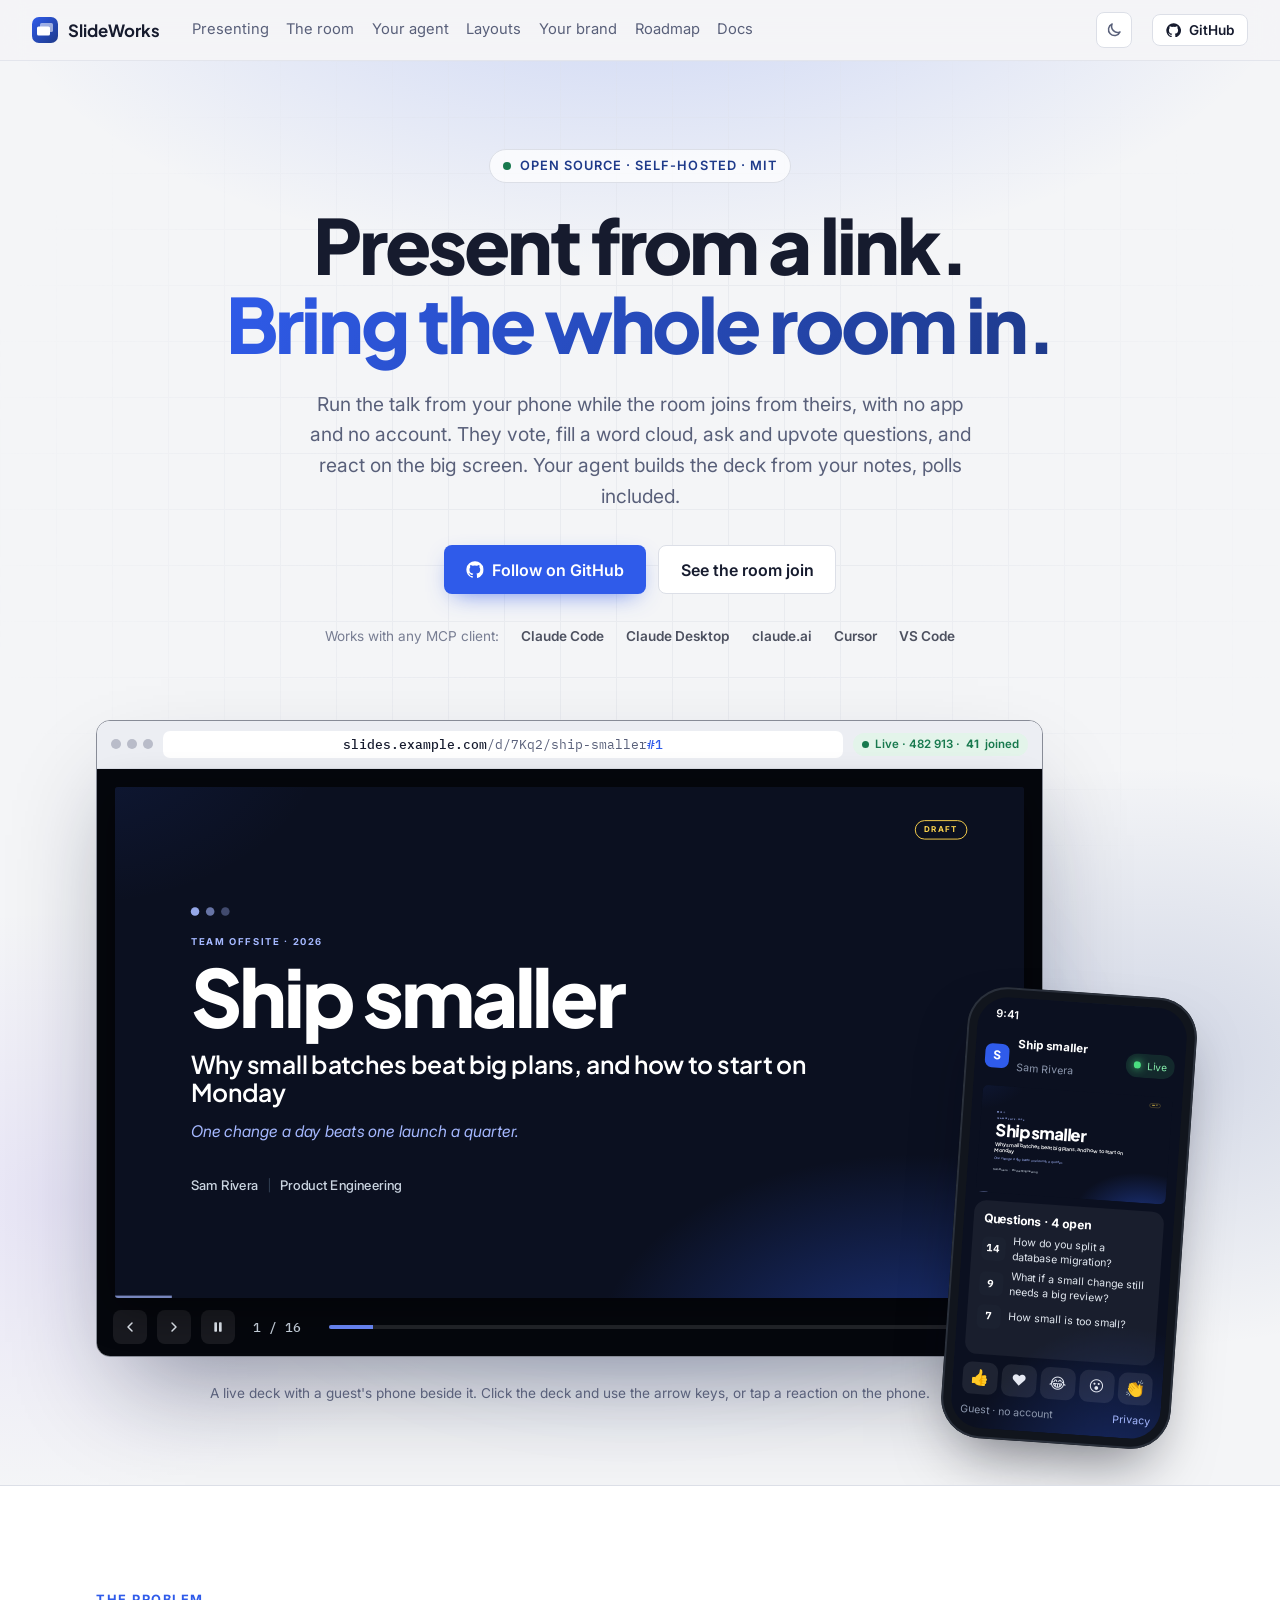
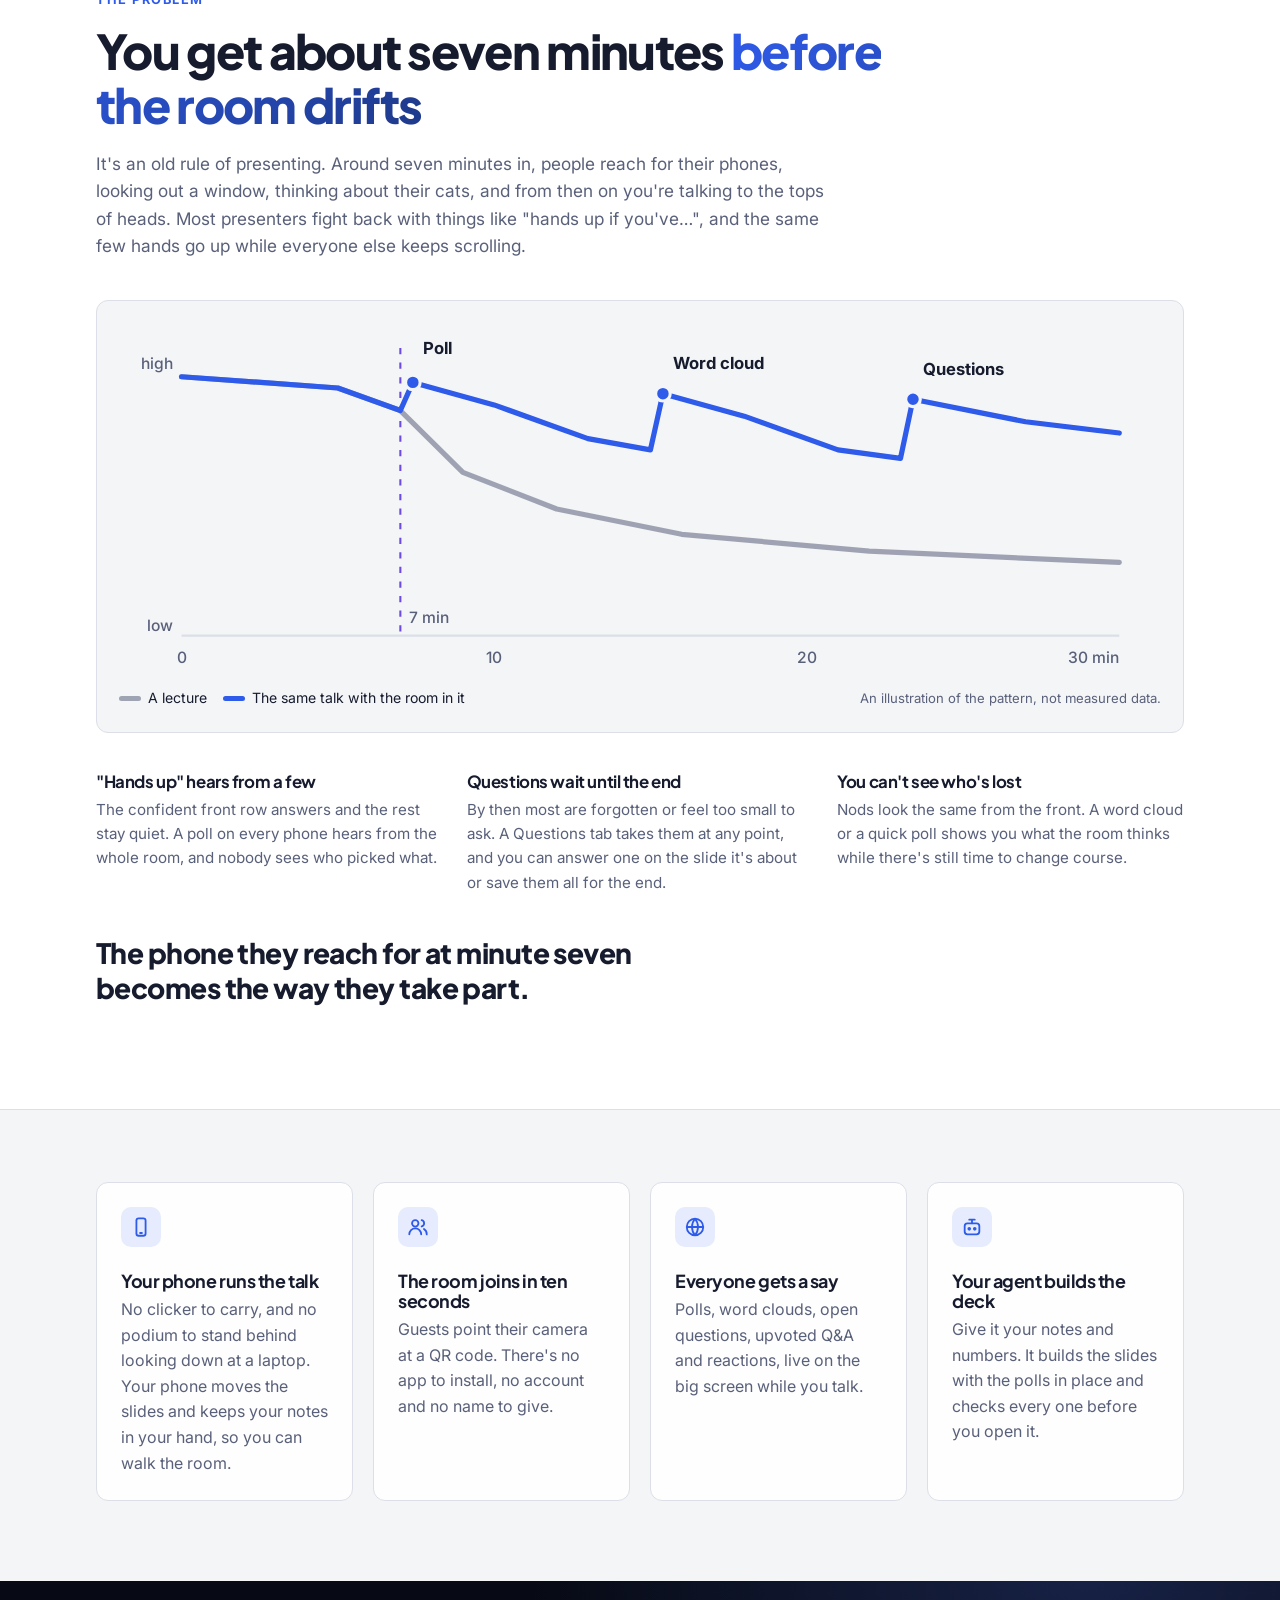
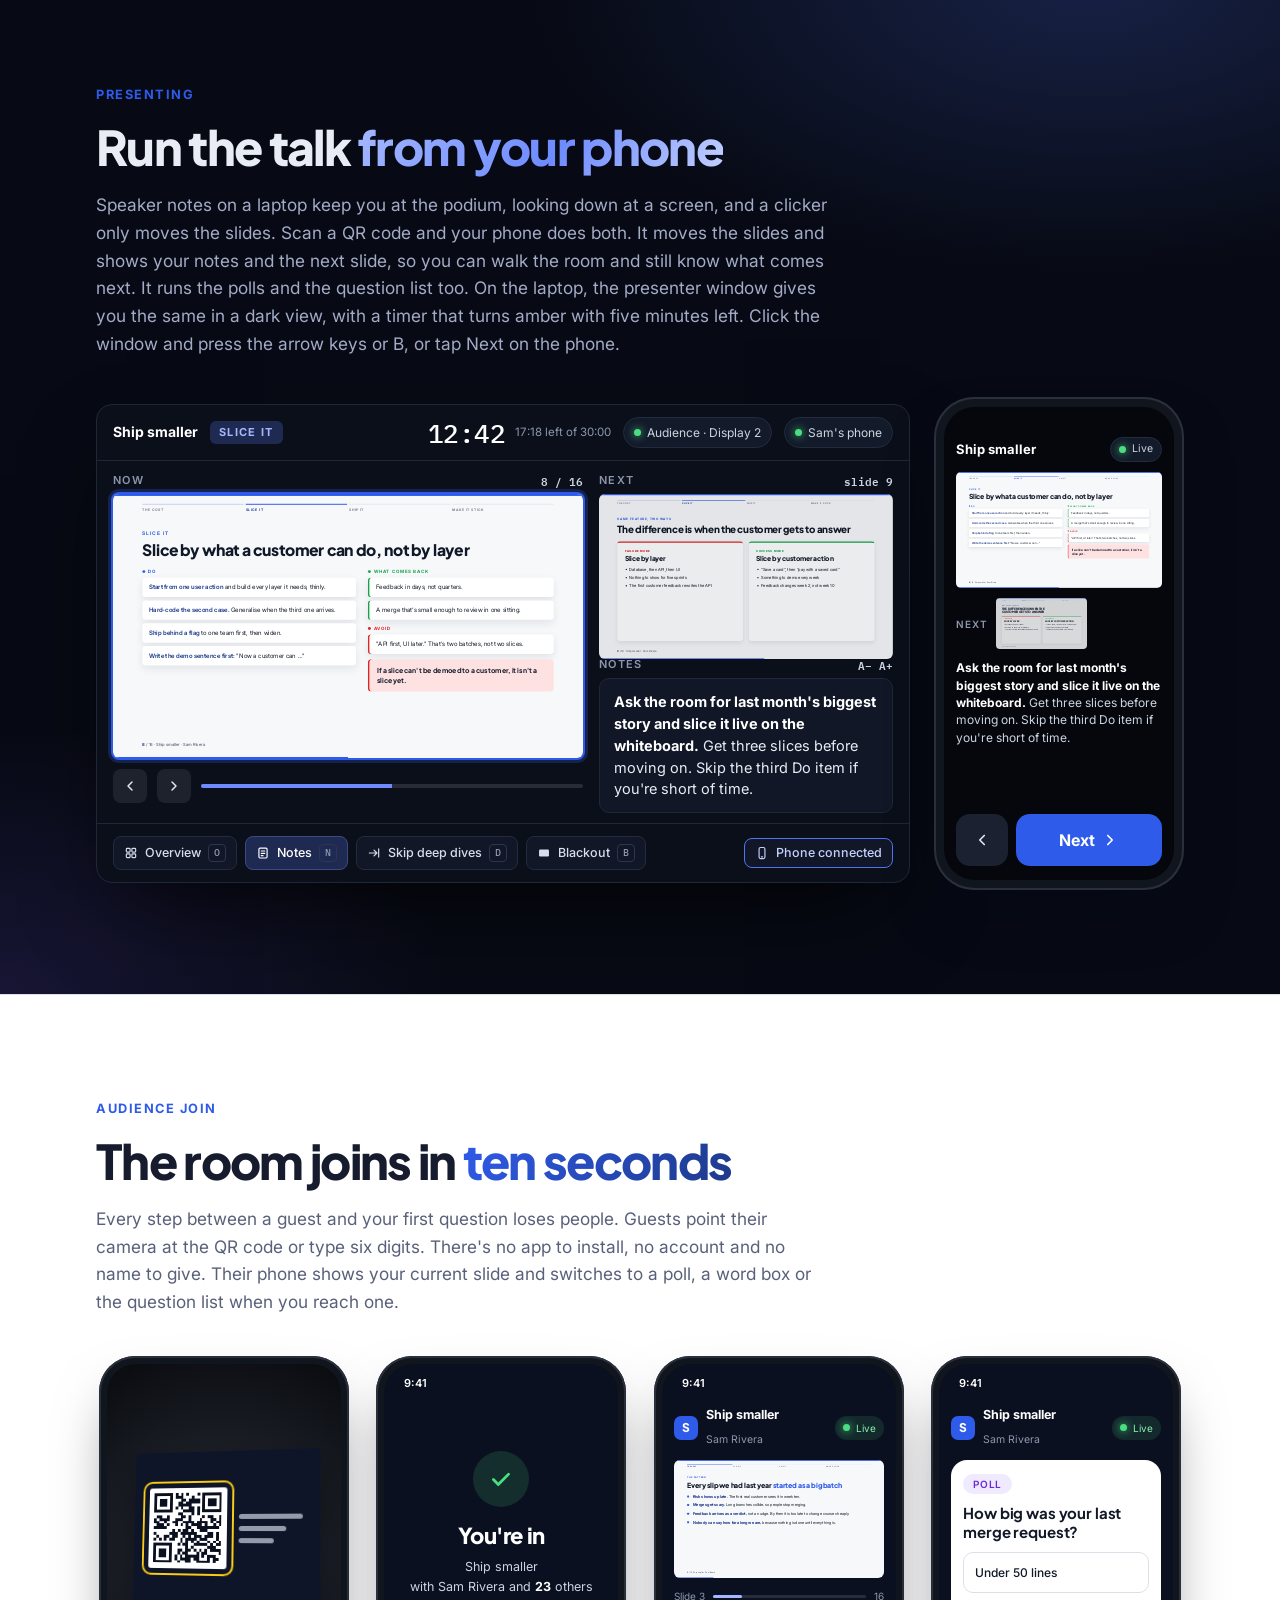
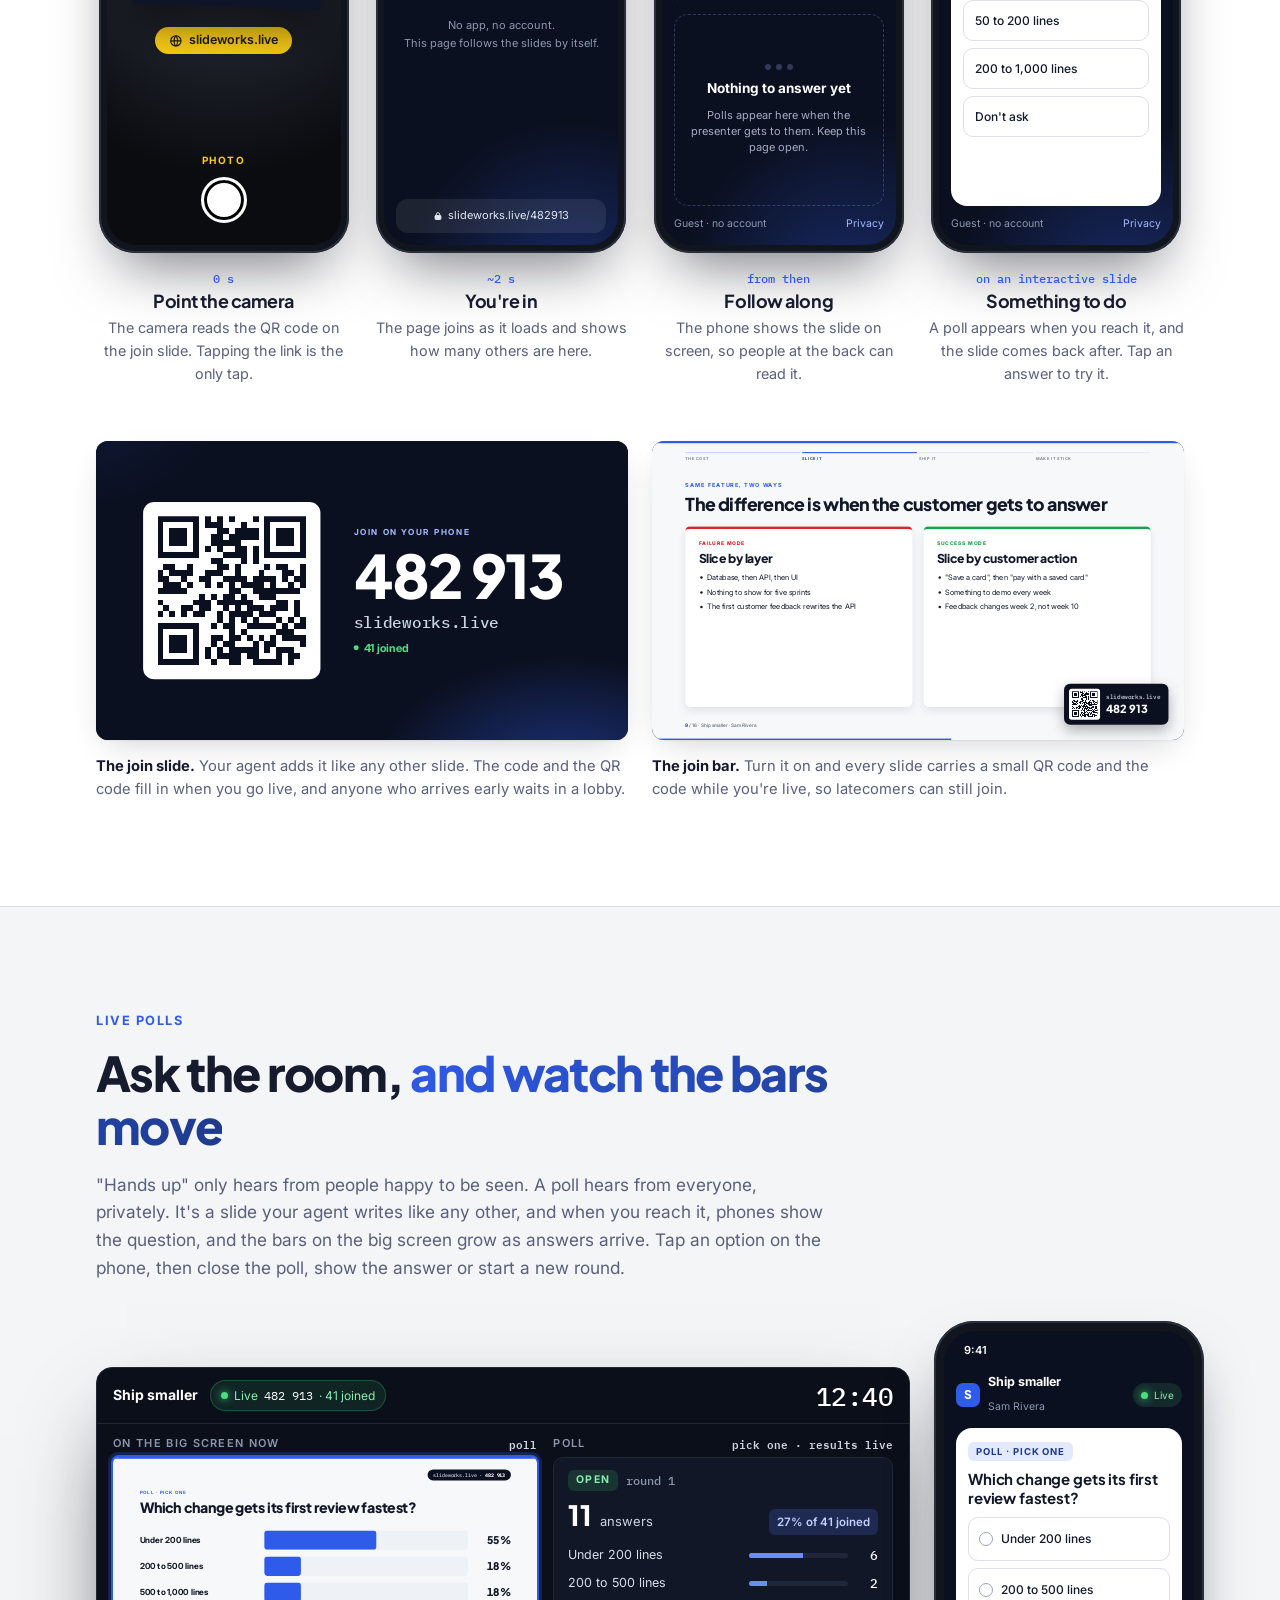
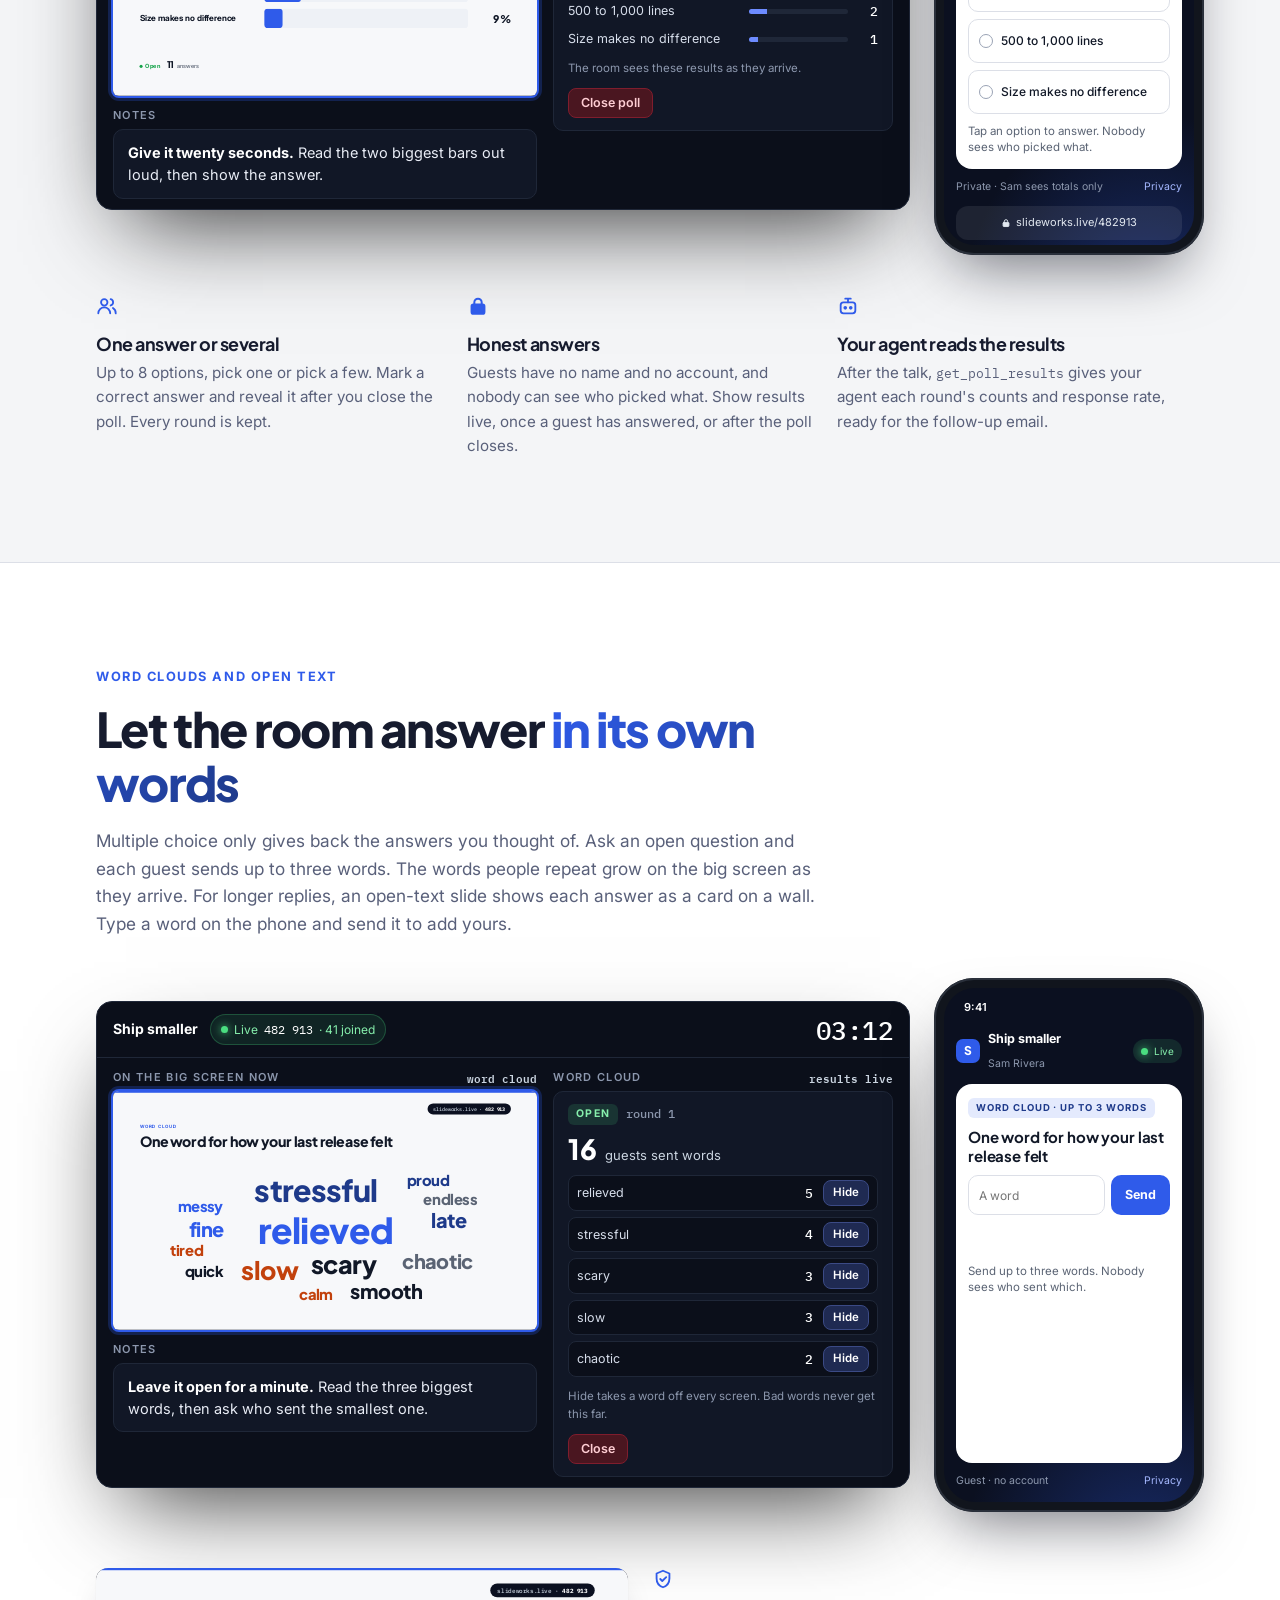
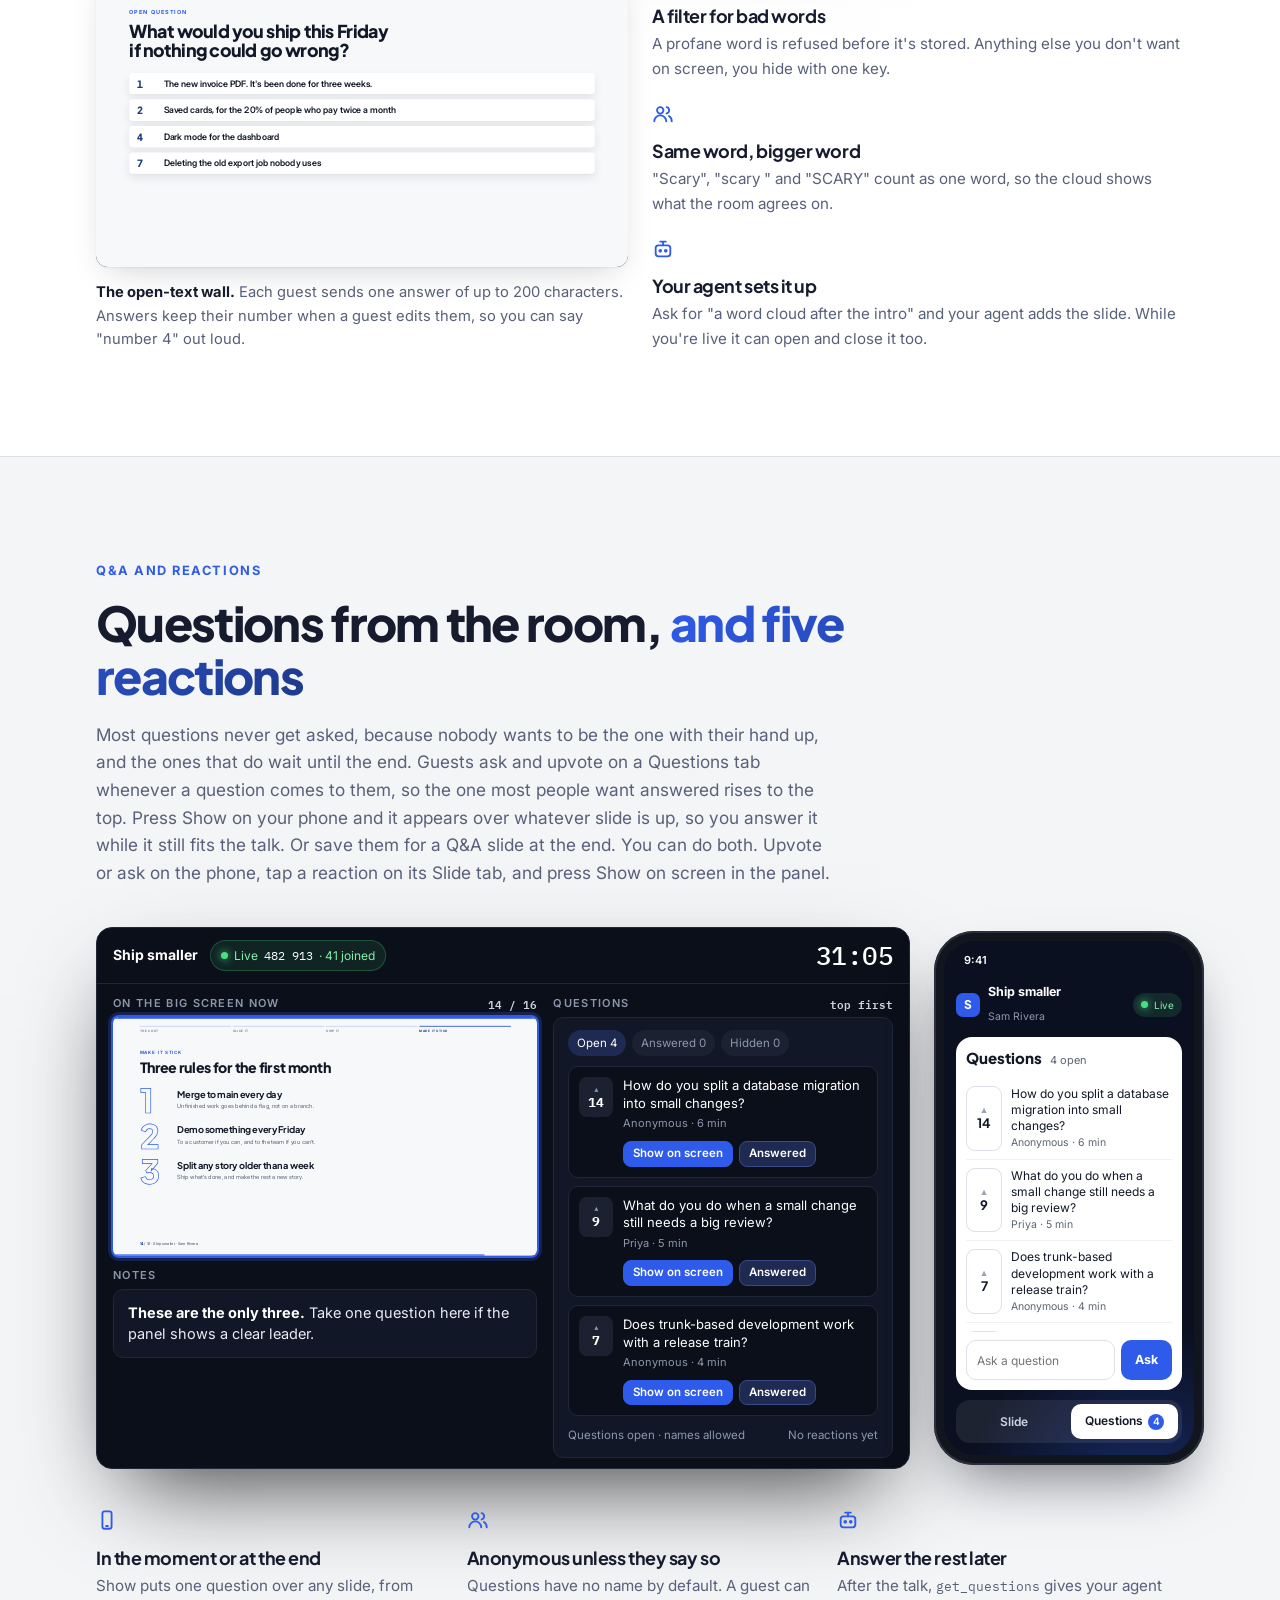
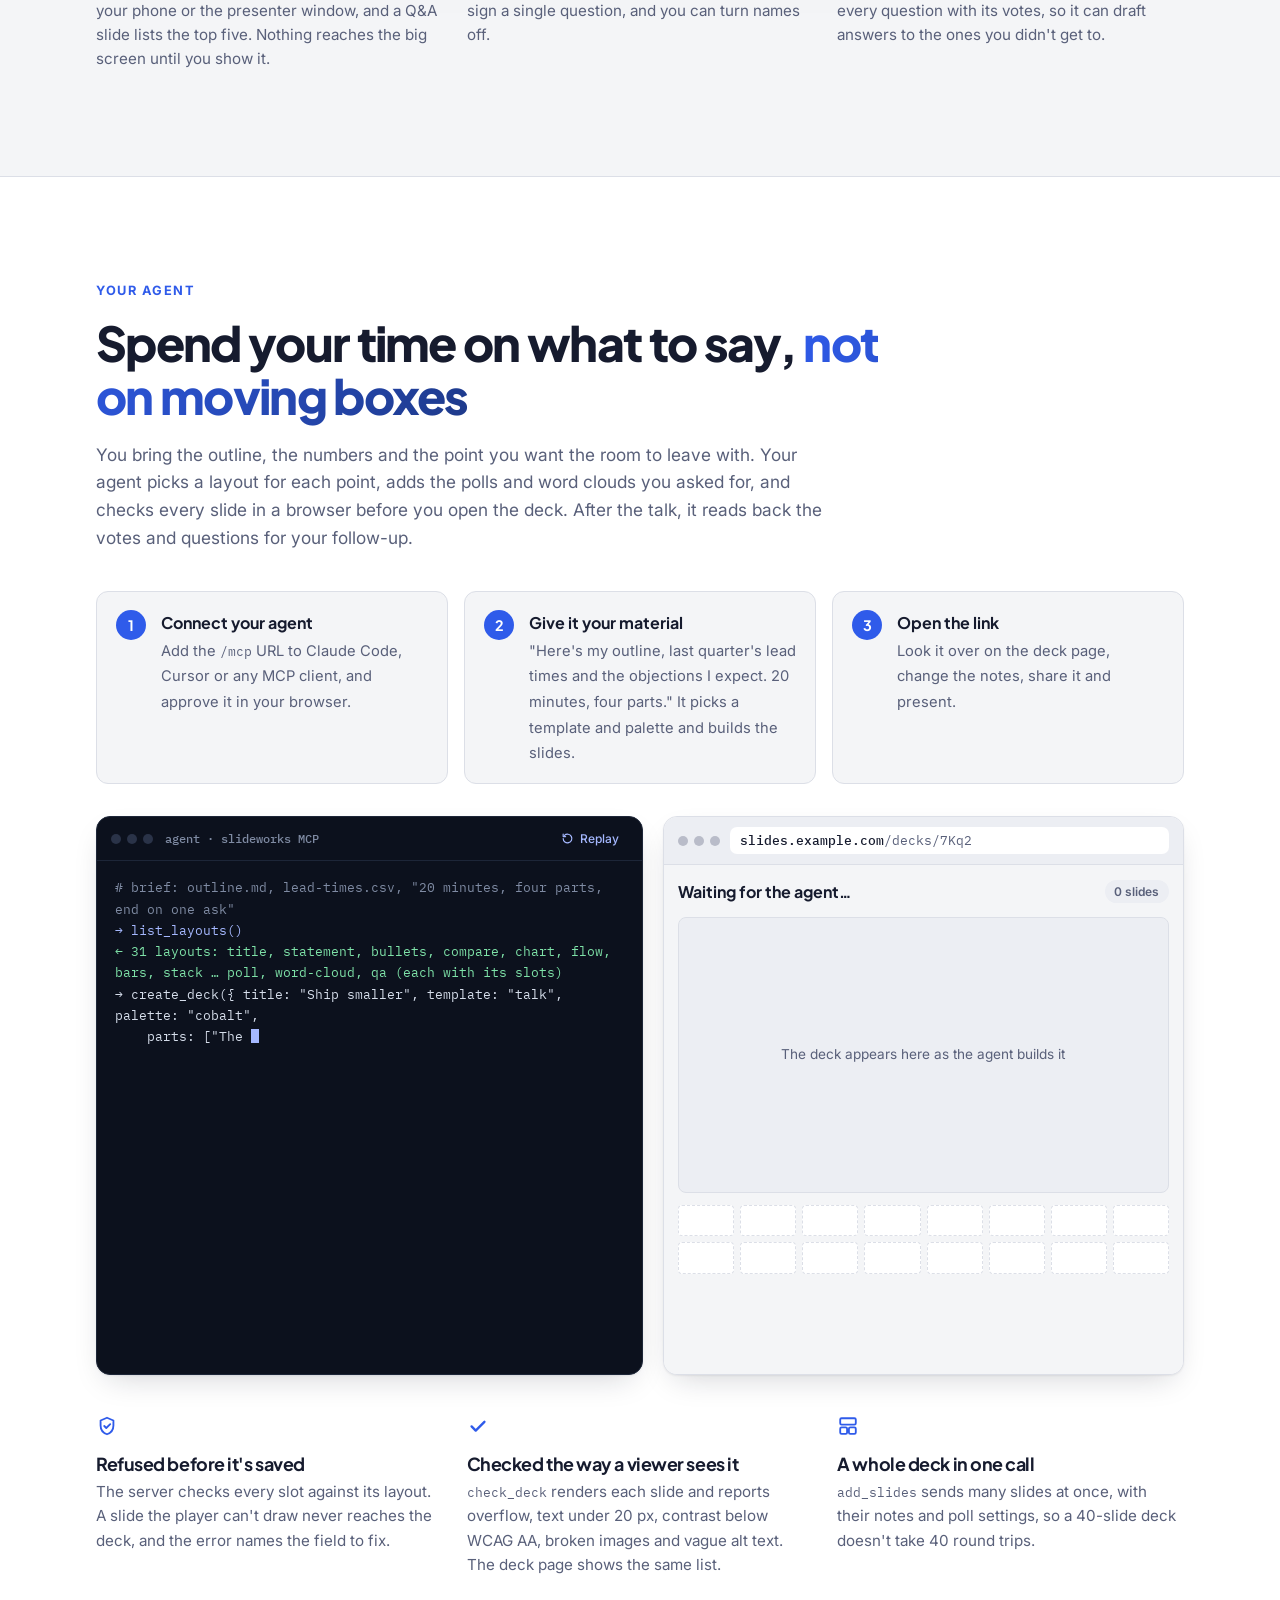
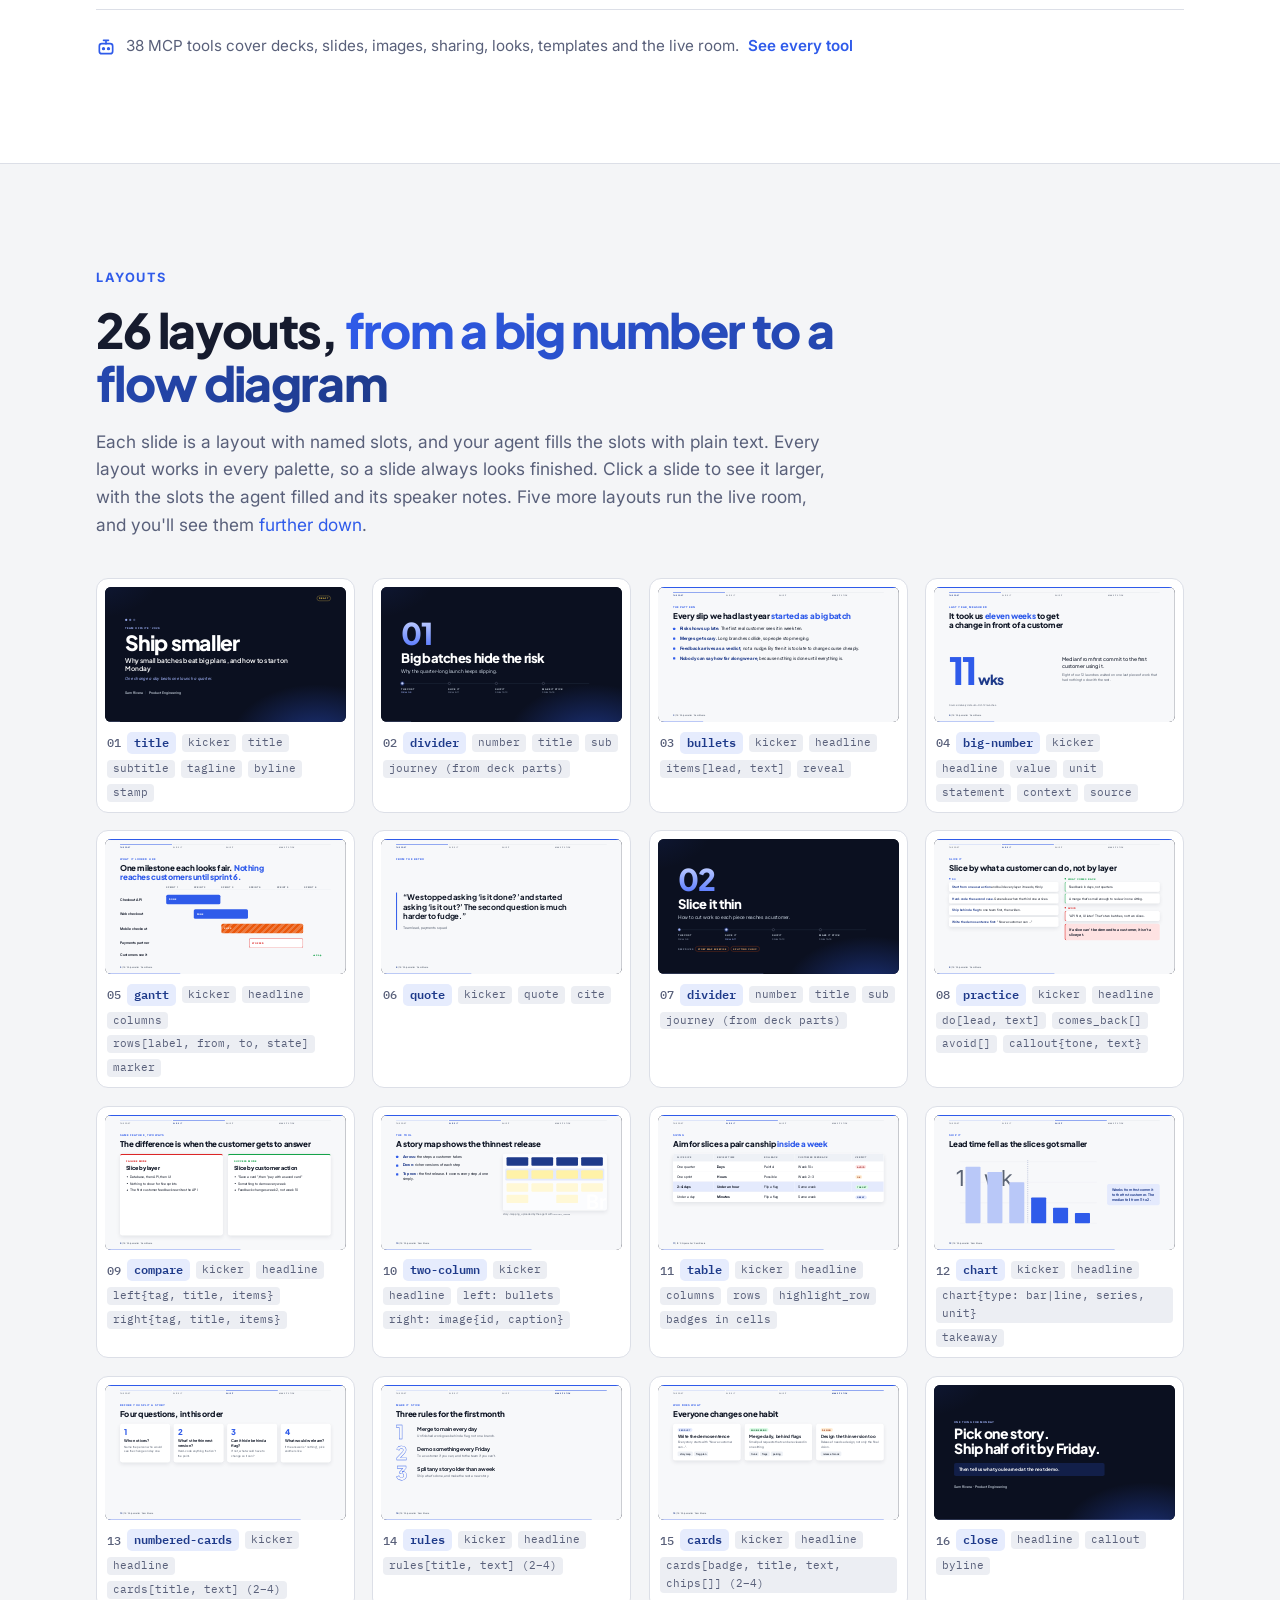
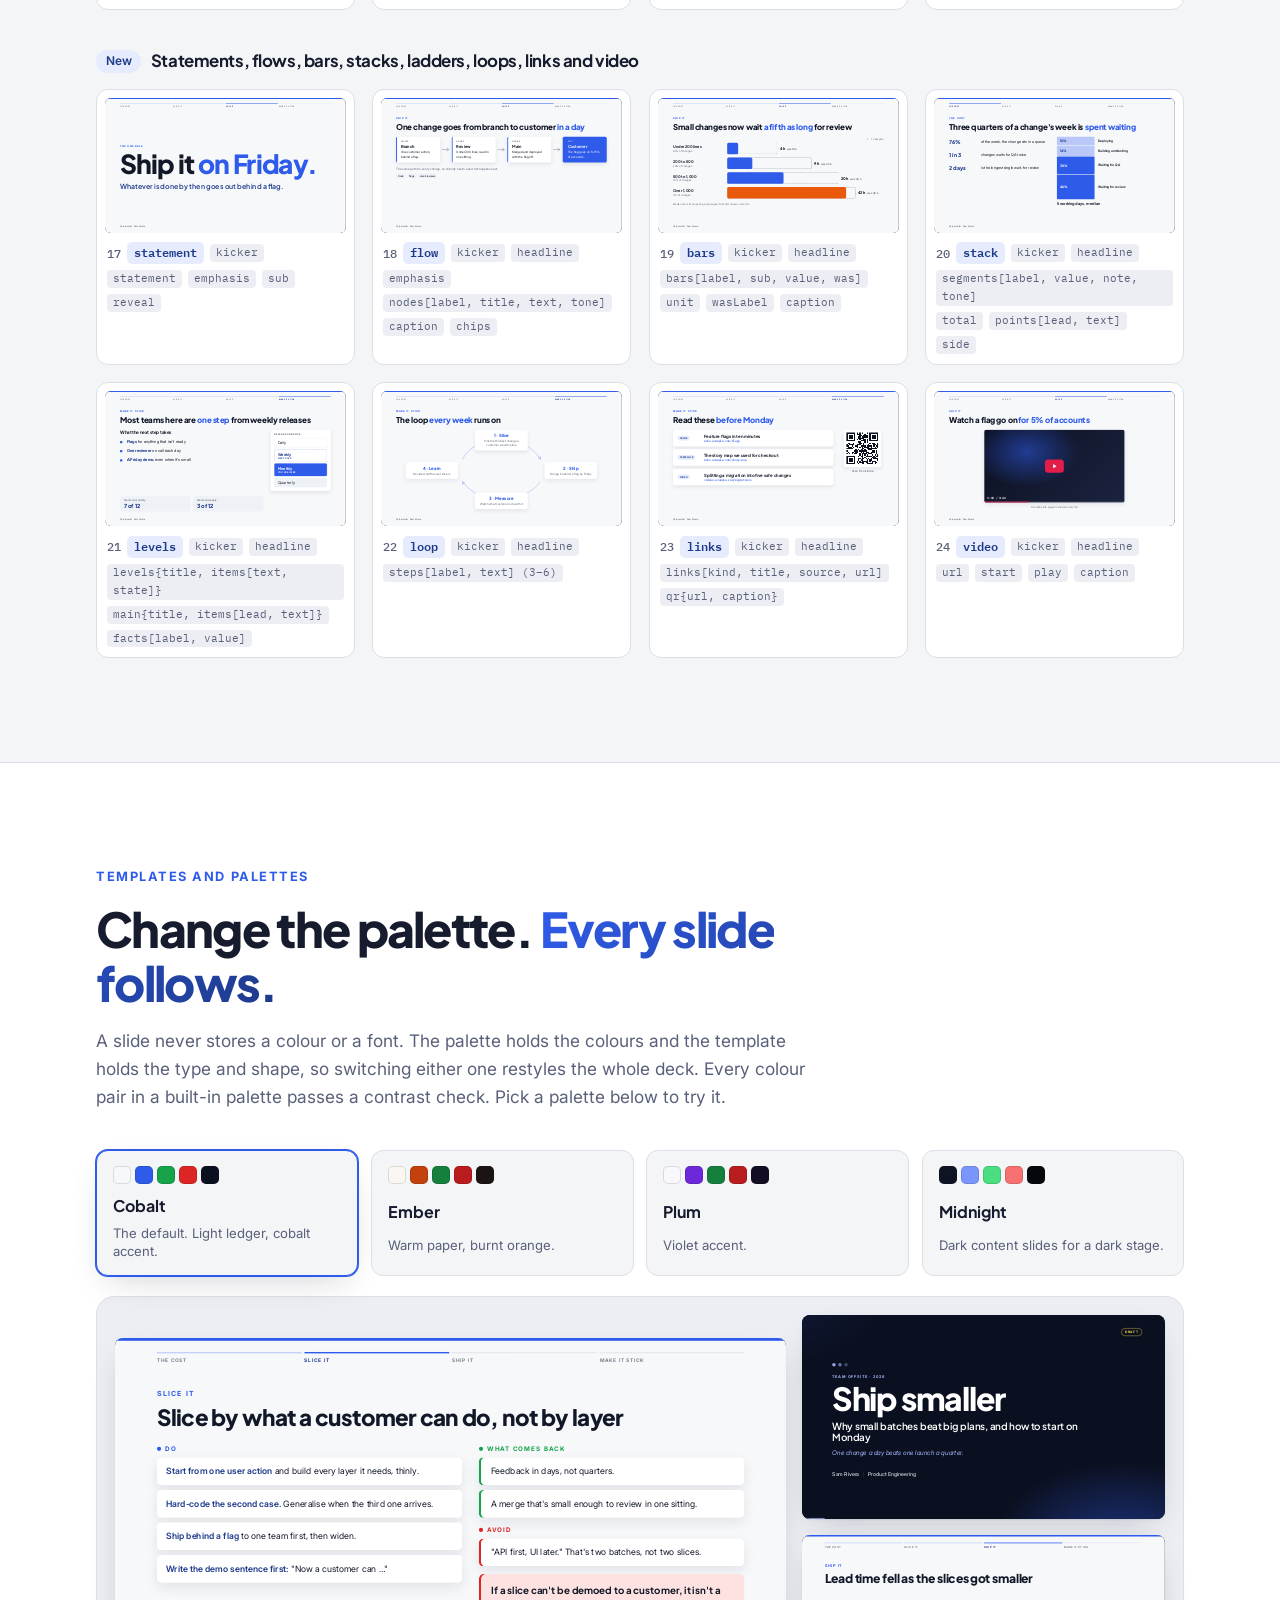
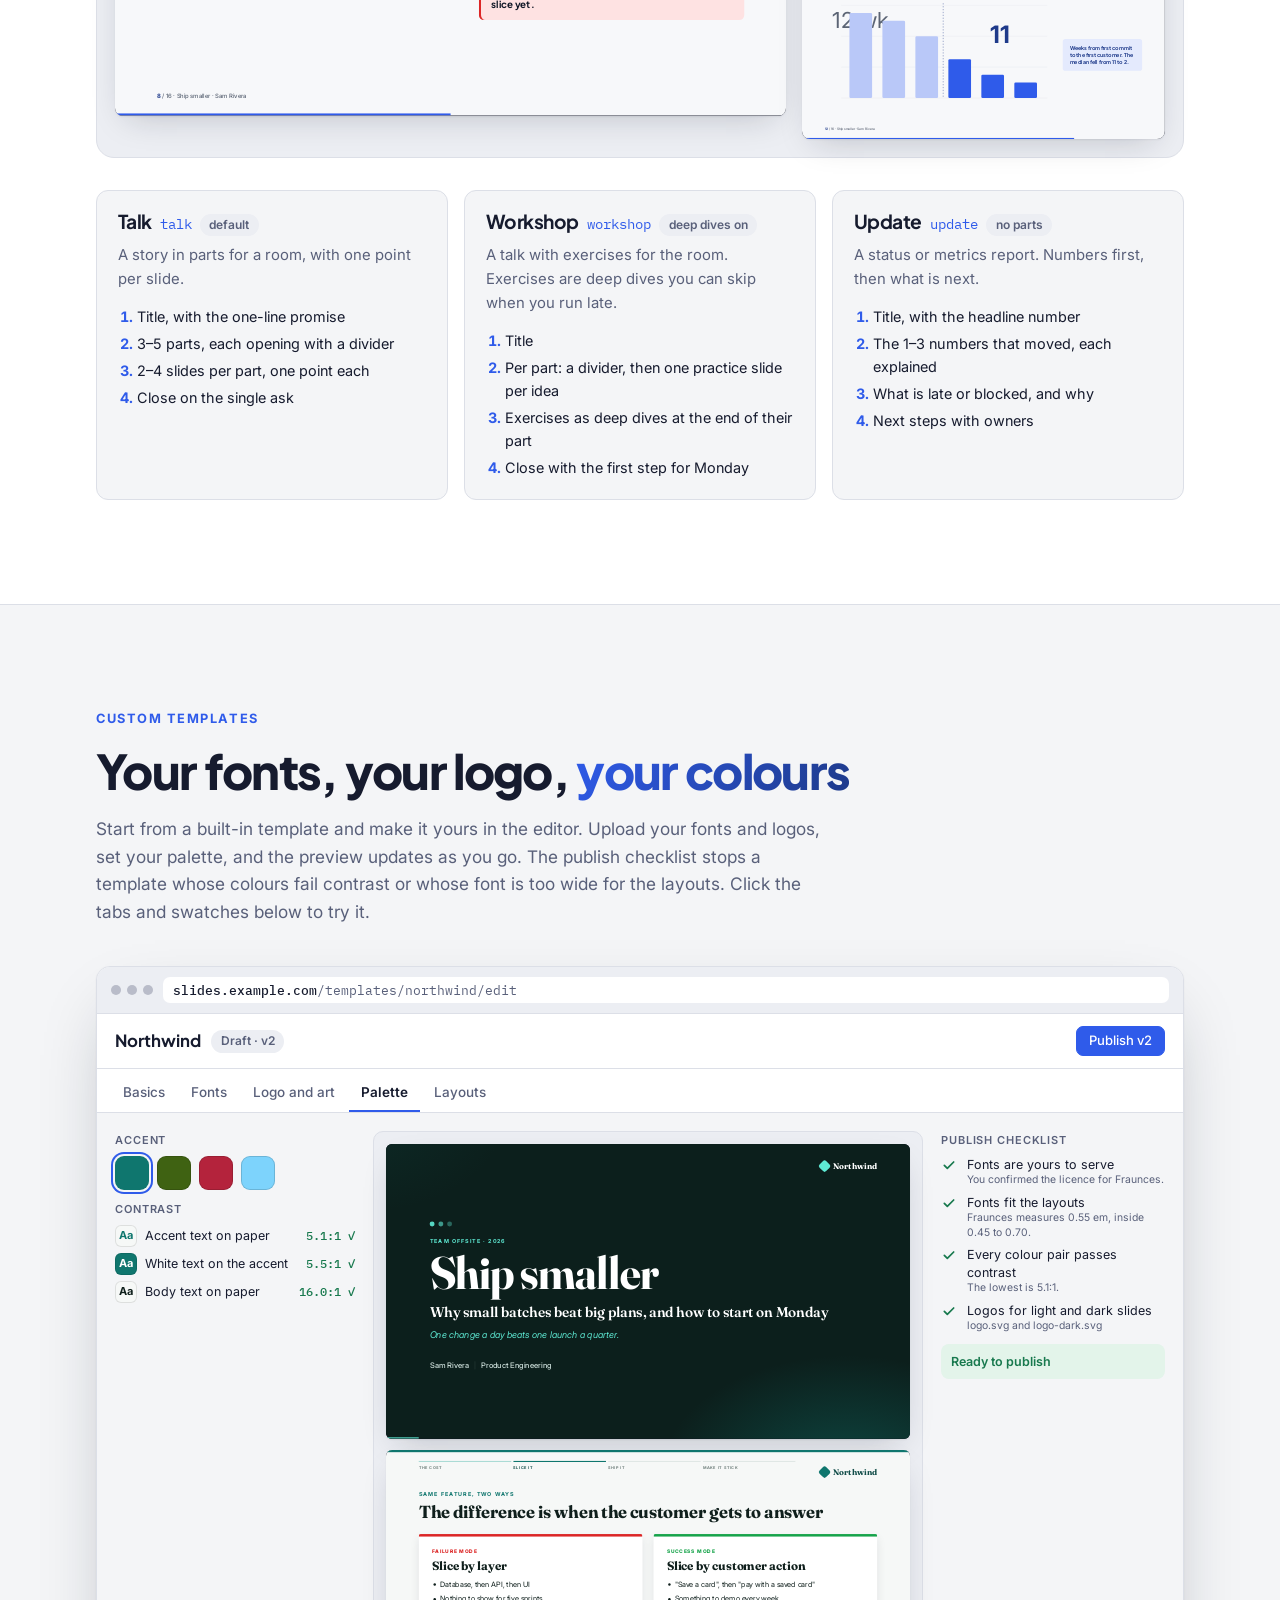
==== commit 9d44a69b: "Landing page: answer questions in the moment from the phone, or at the end Co-Authored-By: Claude Op" ====
--- a/site/index.html
+++ b/site/index.html
@@ -165,7 +165,7 @@
 
       <div class="feature-row pains">
         <div><h3>"Hands up" hears from a few</h3><p>The confident front row answers and the rest stay quiet. A poll on every phone hears from the whole room, and nobody sees who picked what.</p></div>
-        <div><h3>Questions wait until the end</h3><p>By then most are forgotten or feel too small to ask. A Questions tab takes them at any point, and the room upvotes the ones that matter.</p></div>
+        <div><h3>Questions wait until the end</h3><p>By then most are forgotten or feel too small to ask. A Questions tab takes them at any point, and you can answer one on the slide it's about or save them all for the end.</p></div>
         <div><h3>You can't see who's lost</h3><p>Nods look the same from the front. A word cloud or a quick poll shows you what the room thinks while there's still time to change course.</p></div>
       </div>
       <p class="pains-turn">The phone they reach for at minute seven becomes the way they take part.</p>
@@ -474,7 +474,7 @@
       <div class="sec-head">
         <p class="kick">Q&amp;A and reactions</p>
         <h2>Questions from the room, <span class="grad">and five reactions</span></h2>
-        <p class="sec-lede">Most questions never get asked, because nobody wants to be the one with their hand up. Guests ask and upvote on a Questions tab, so the question most people want answered rises to the top. Five reactions sit under the slide and float up the big screen. Nothing the room writes reaches the big screen until you show it. Upvote or ask on the phone, tap a reaction on its Slide tab, and press Show on screen in the panel.</p>
+        <p class="sec-lede">Most questions never get asked, because nobody wants to be the one with their hand up, and the ones that do wait until the end. Guests ask and upvote on a Questions tab whenever a question comes to them, so the one most people want answered rises to the top. Press Show on your phone and it appears over whatever slide is up, so you answer it while it still fits the talk. Or save them for a Q&amp;A slide at the end. You can do both. Upvote or ask on the phone, tap a reaction on its Slide tab, and press Show on screen in the panel.</p>
       </div>
 
       <div class="present-wrap">
@@ -528,7 +528,7 @@
       </div>
 
       <div class="feature-row">
-        <div><svg><use href="#i-shield"/></svg><h3>You decide what goes on screen</h3><p>Show on screen puts one question over the slide, and a Q&amp;A slide lists the top five. Hide a question, or have new ones wait for your approval.</p></div>
+        <div><svg><use href="#i-phone"/></svg><h3>In the moment or at the end</h3><p>Show puts one question over any slide, from your phone or the presenter window, and a Q&amp;A slide lists the top five. Nothing reaches the big screen until you show it.</p></div>
         <div><svg><use href="#i-people"/></svg><h3>Anonymous unless they say so</h3><p>Questions have no name by default. A guest can sign a single question, and you can turn names off.</p></div>
         <div><svg><use href="#i-agent"/></svg><h3>Answer the rest later</h3><p>After the talk, <code>get_questions</code> gives your agent every question with its votes, so it can draft answers to the ones you didn't get to.</p></div>
       </div>
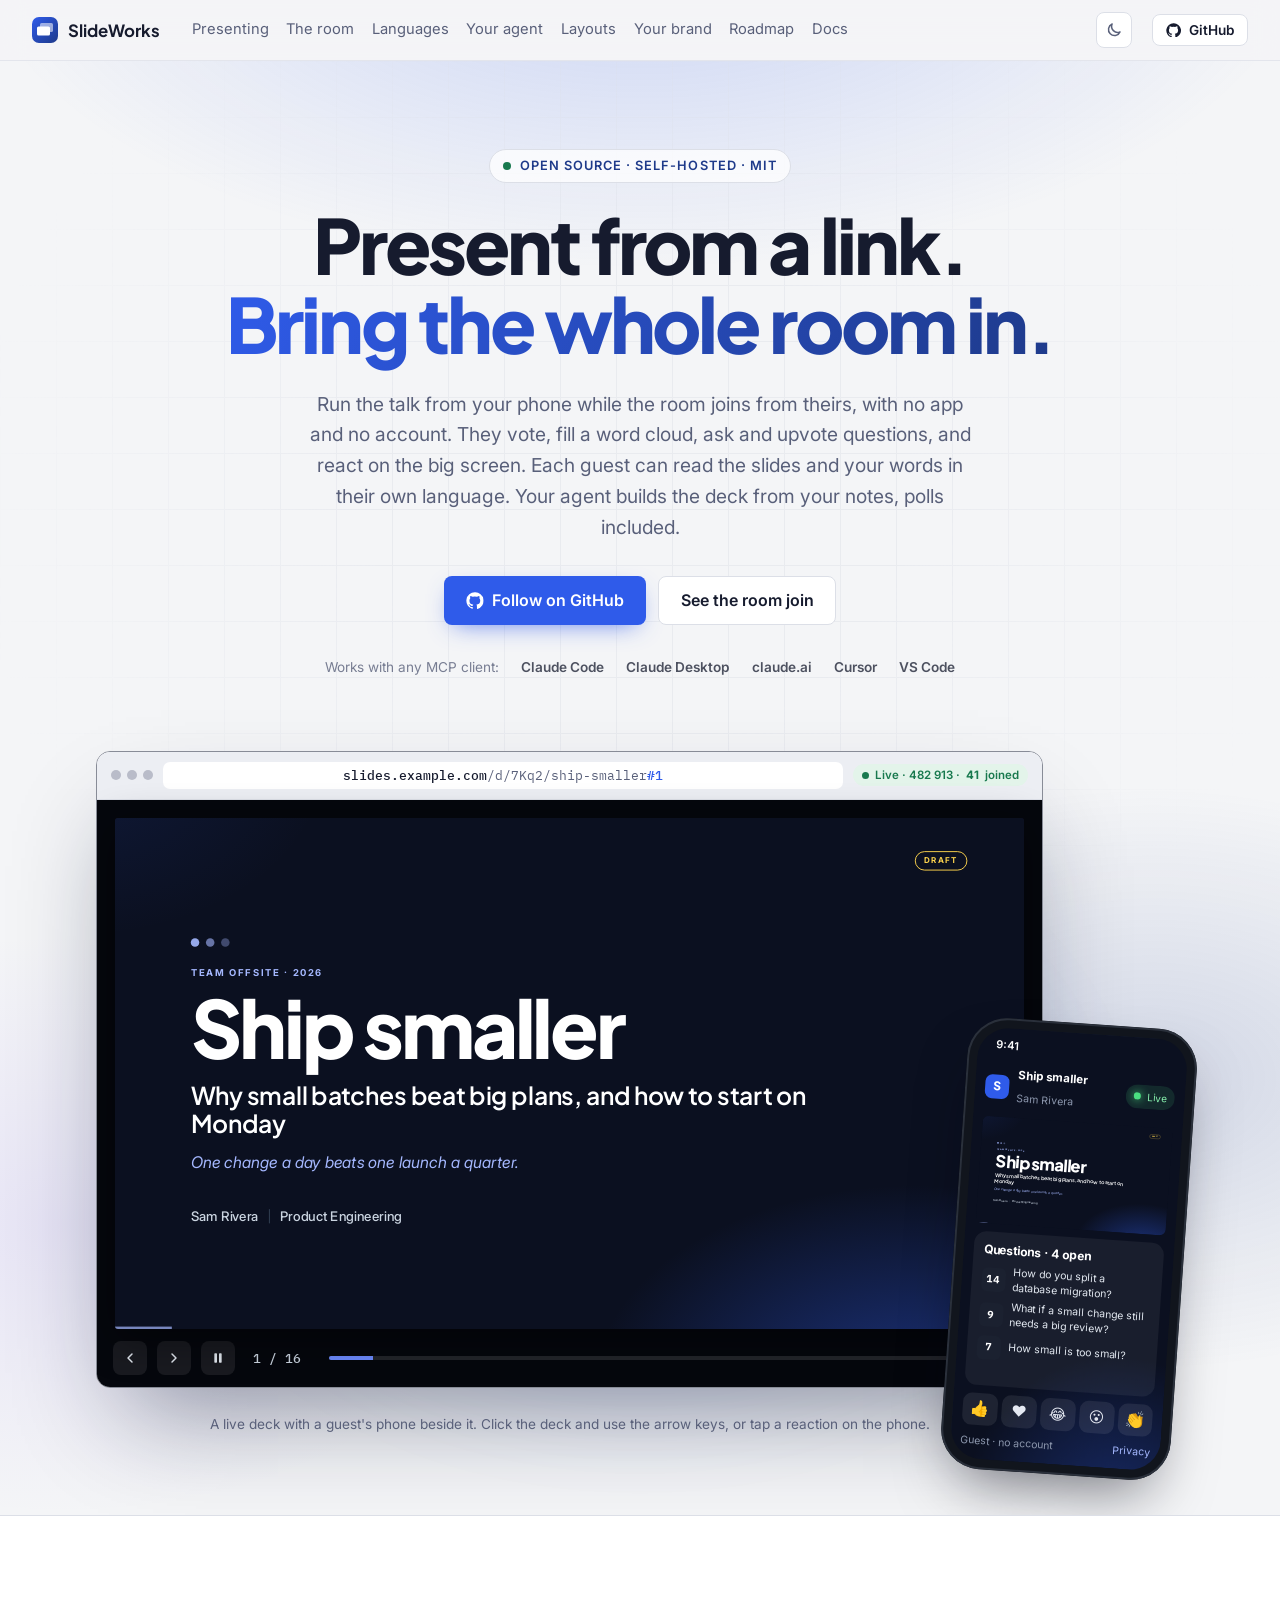
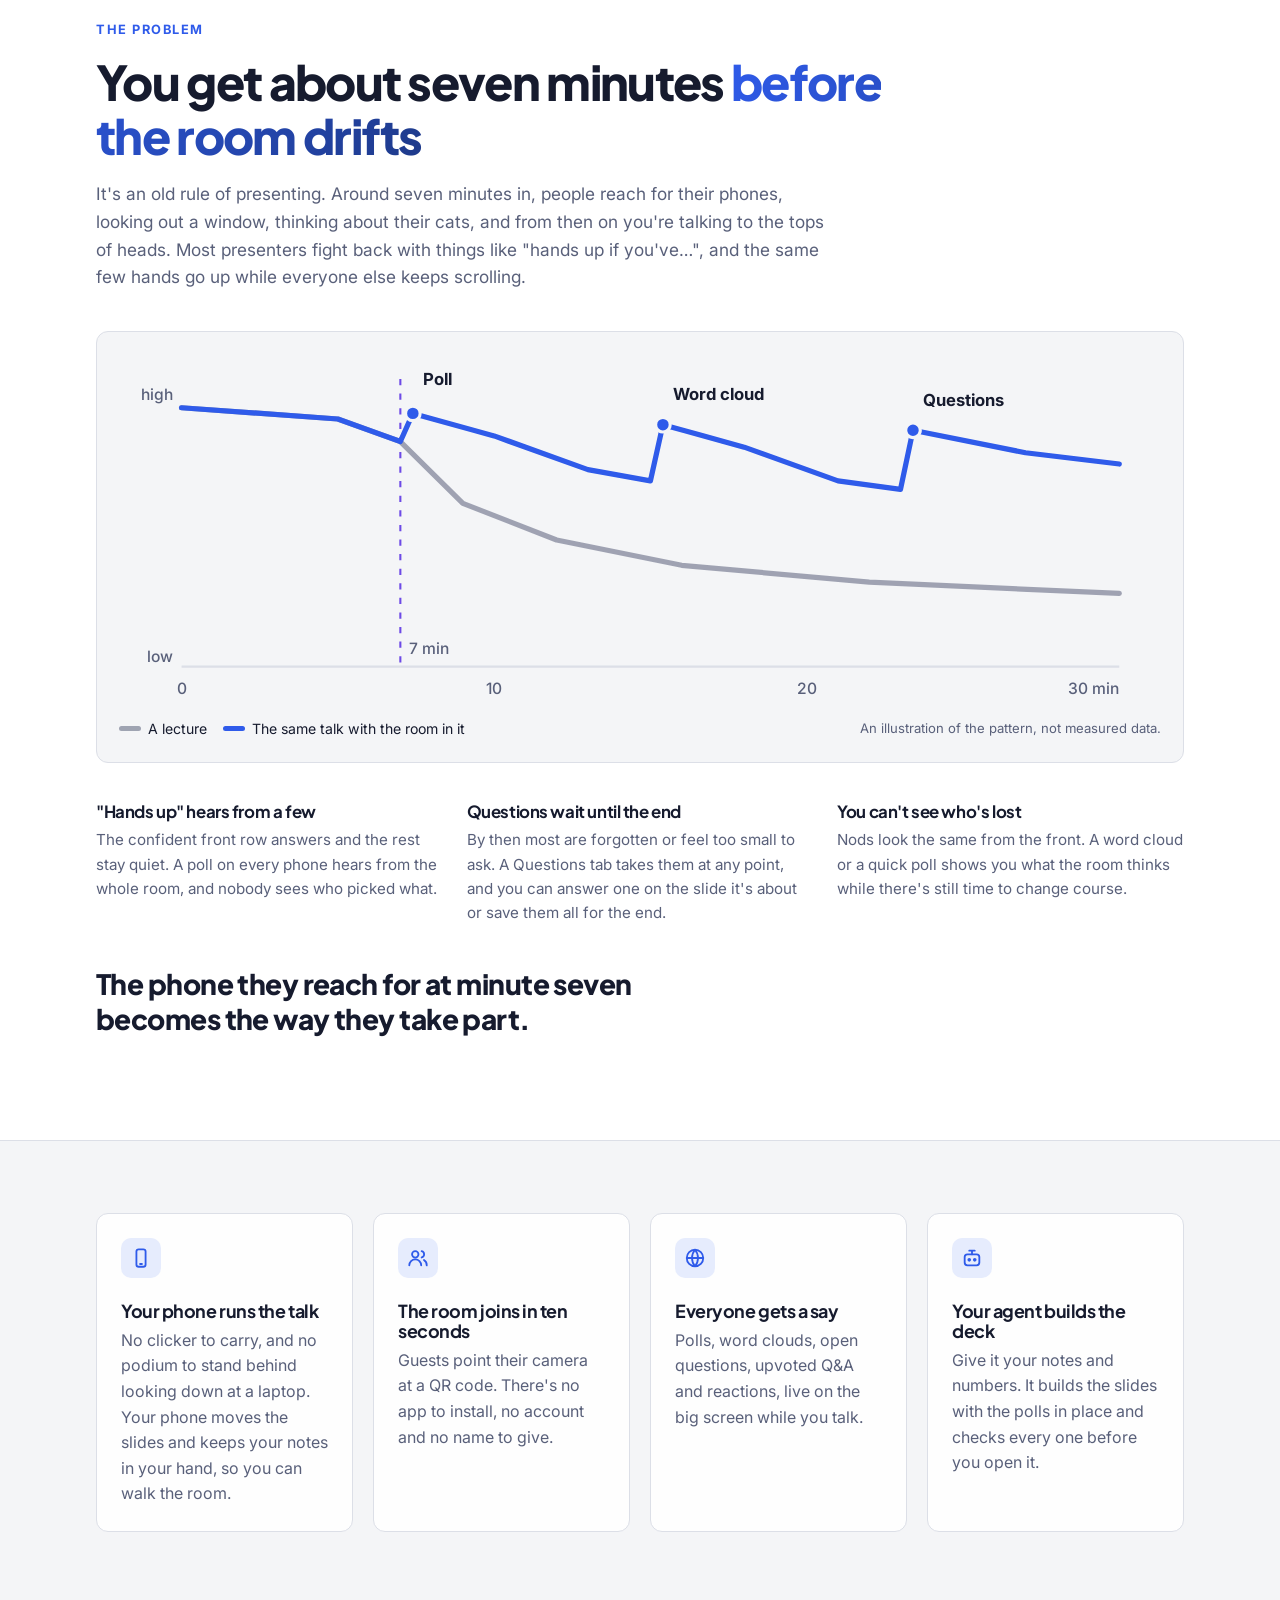
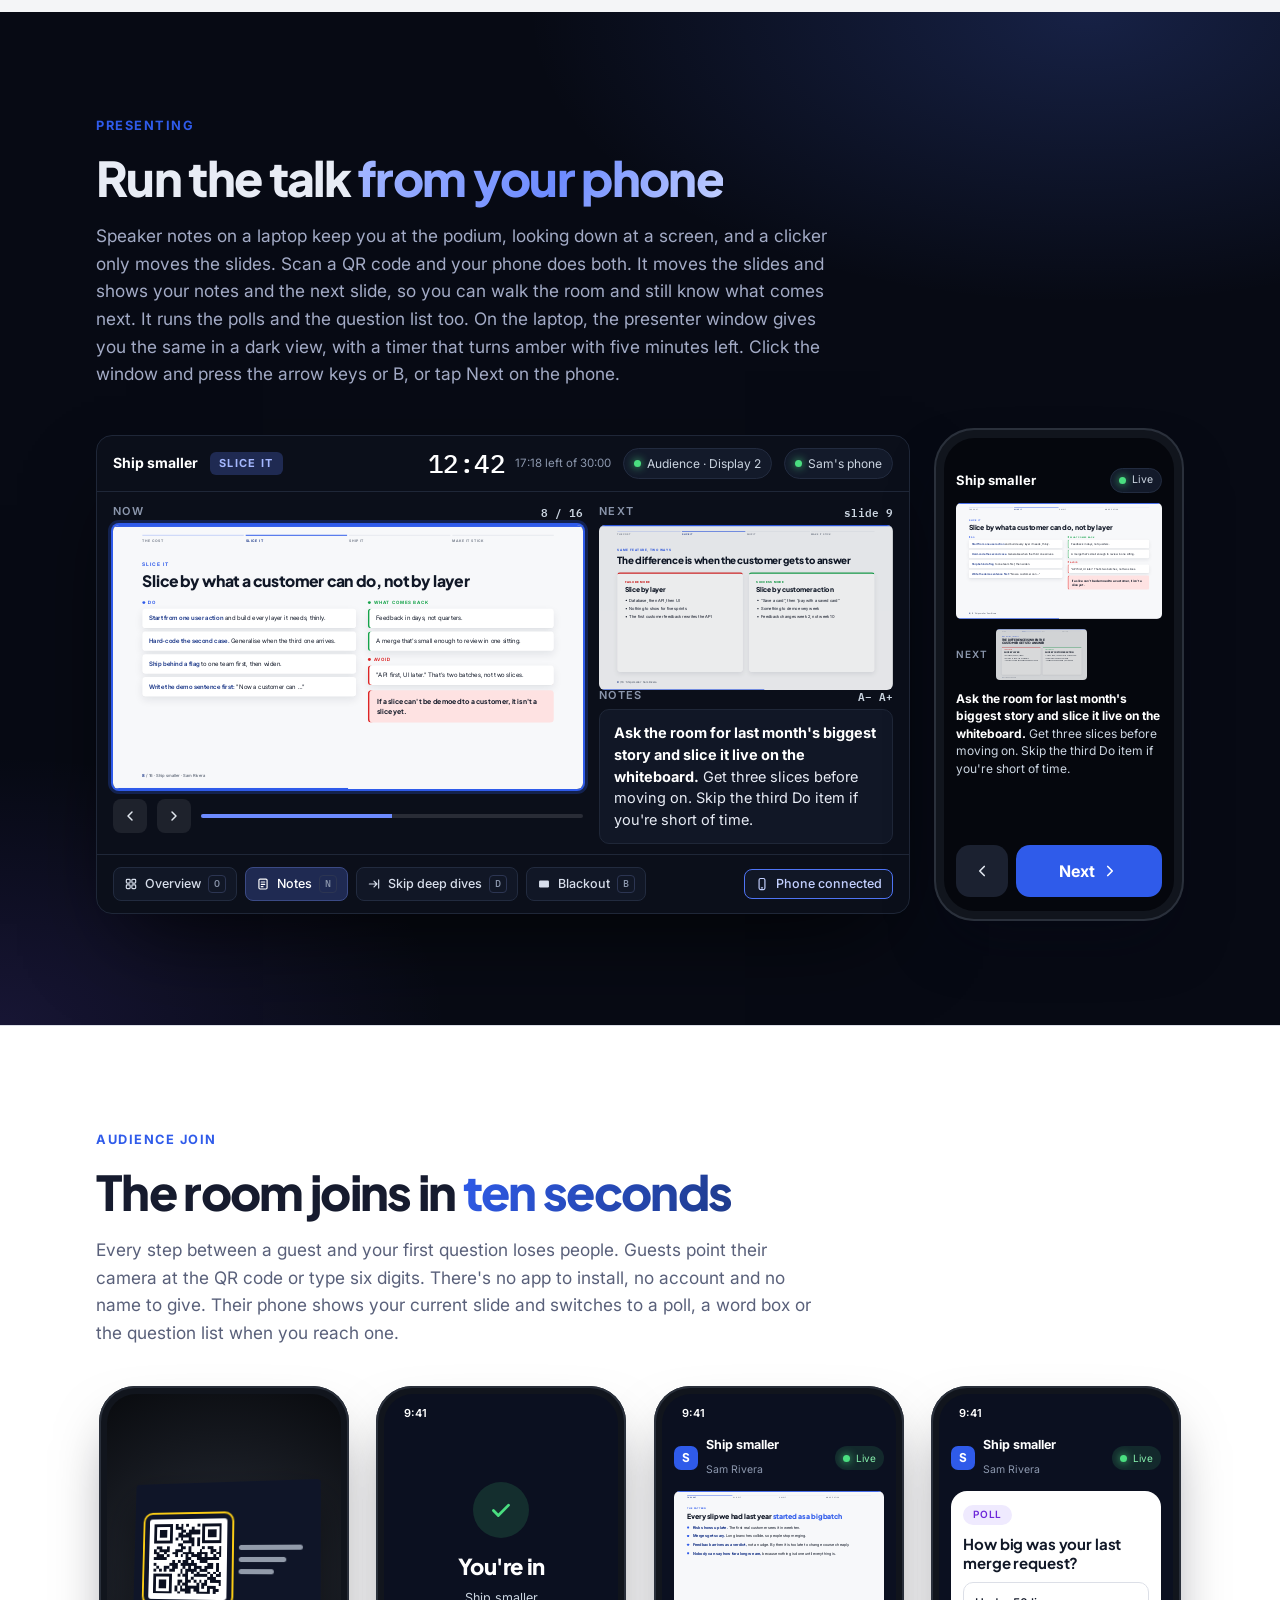
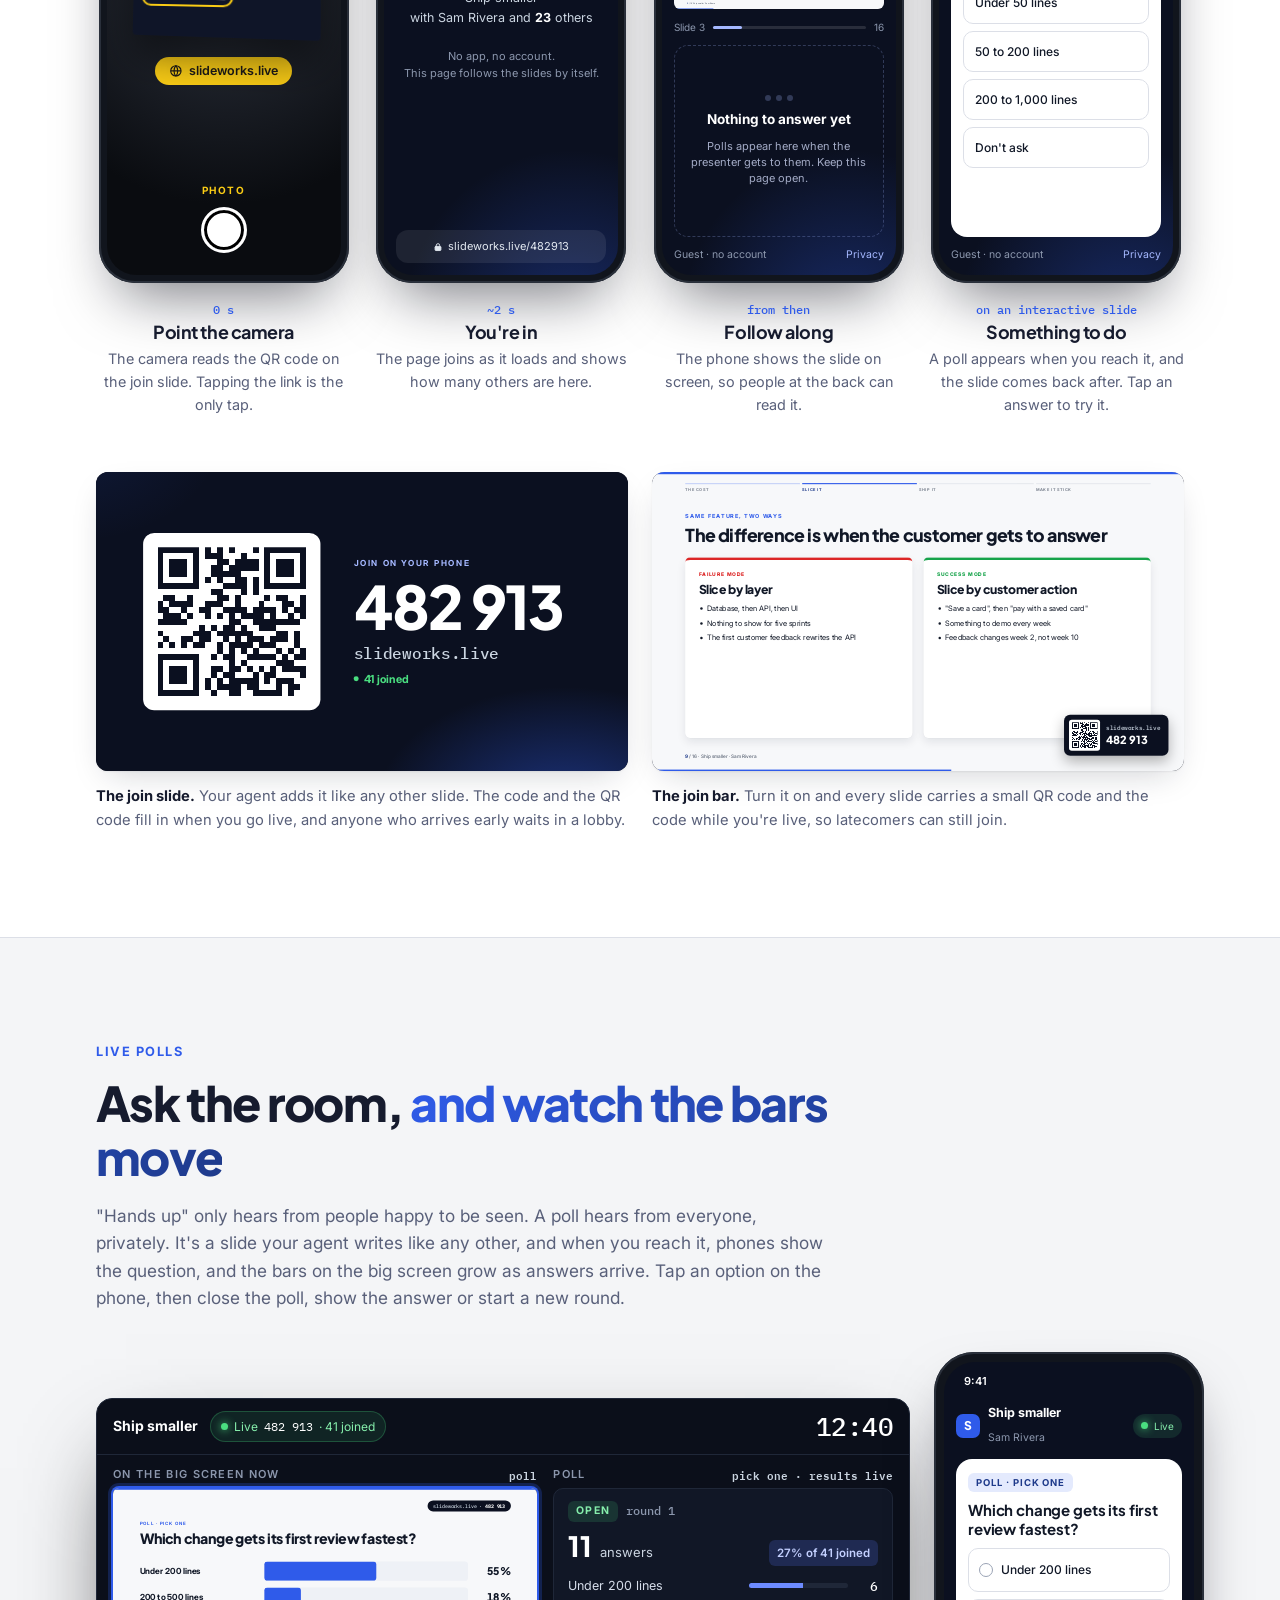
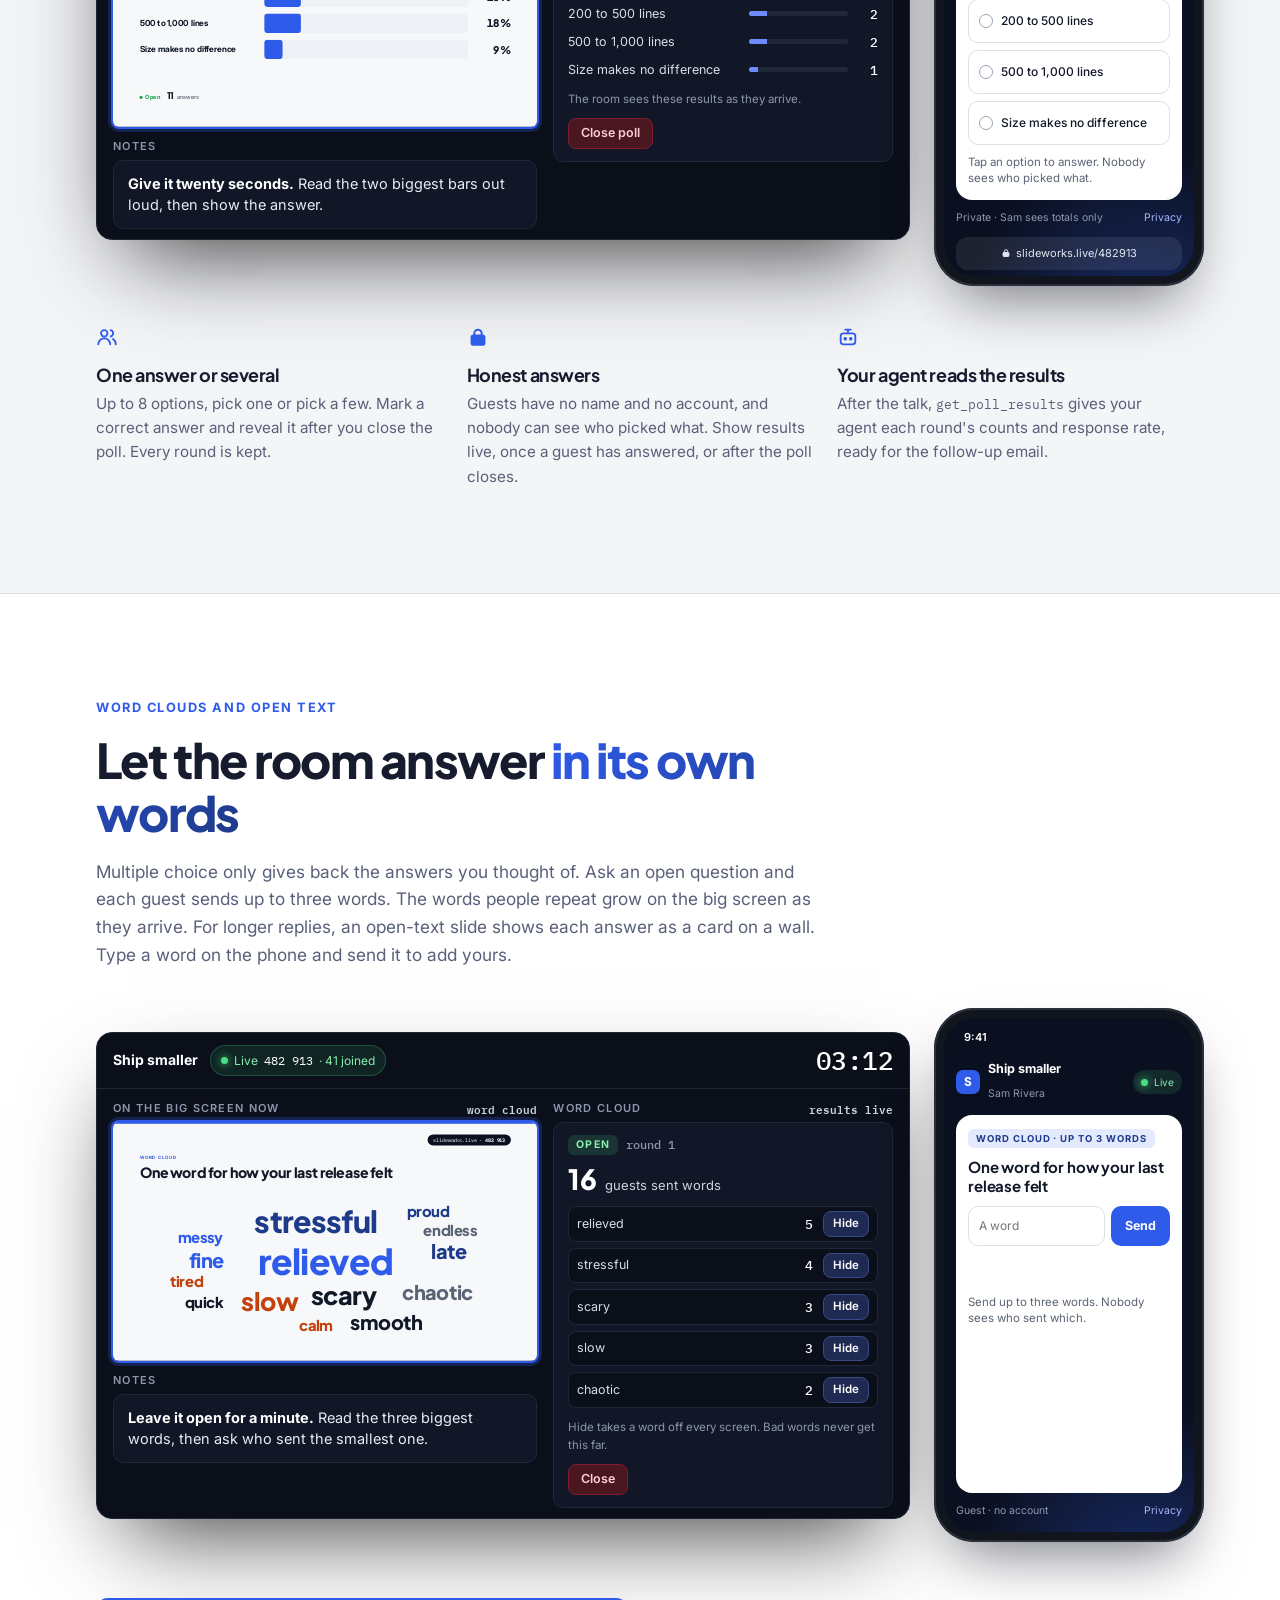
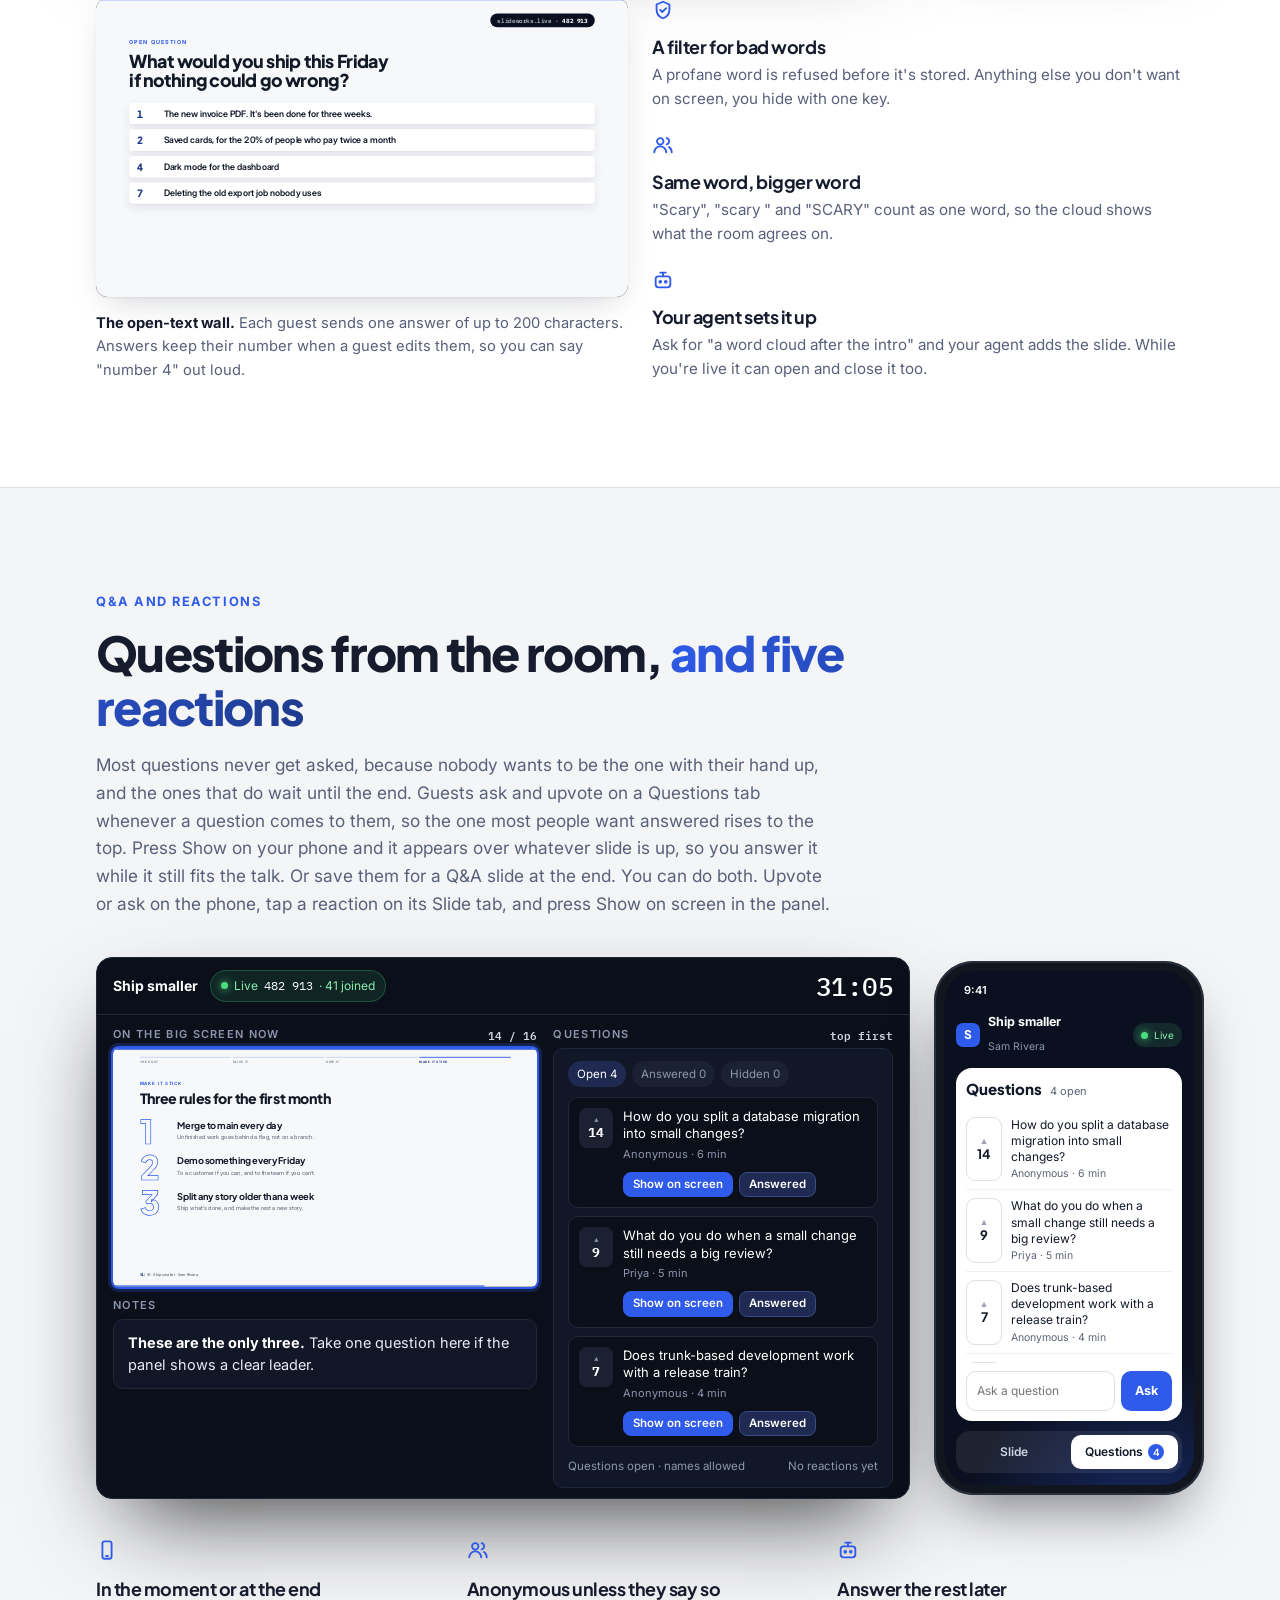
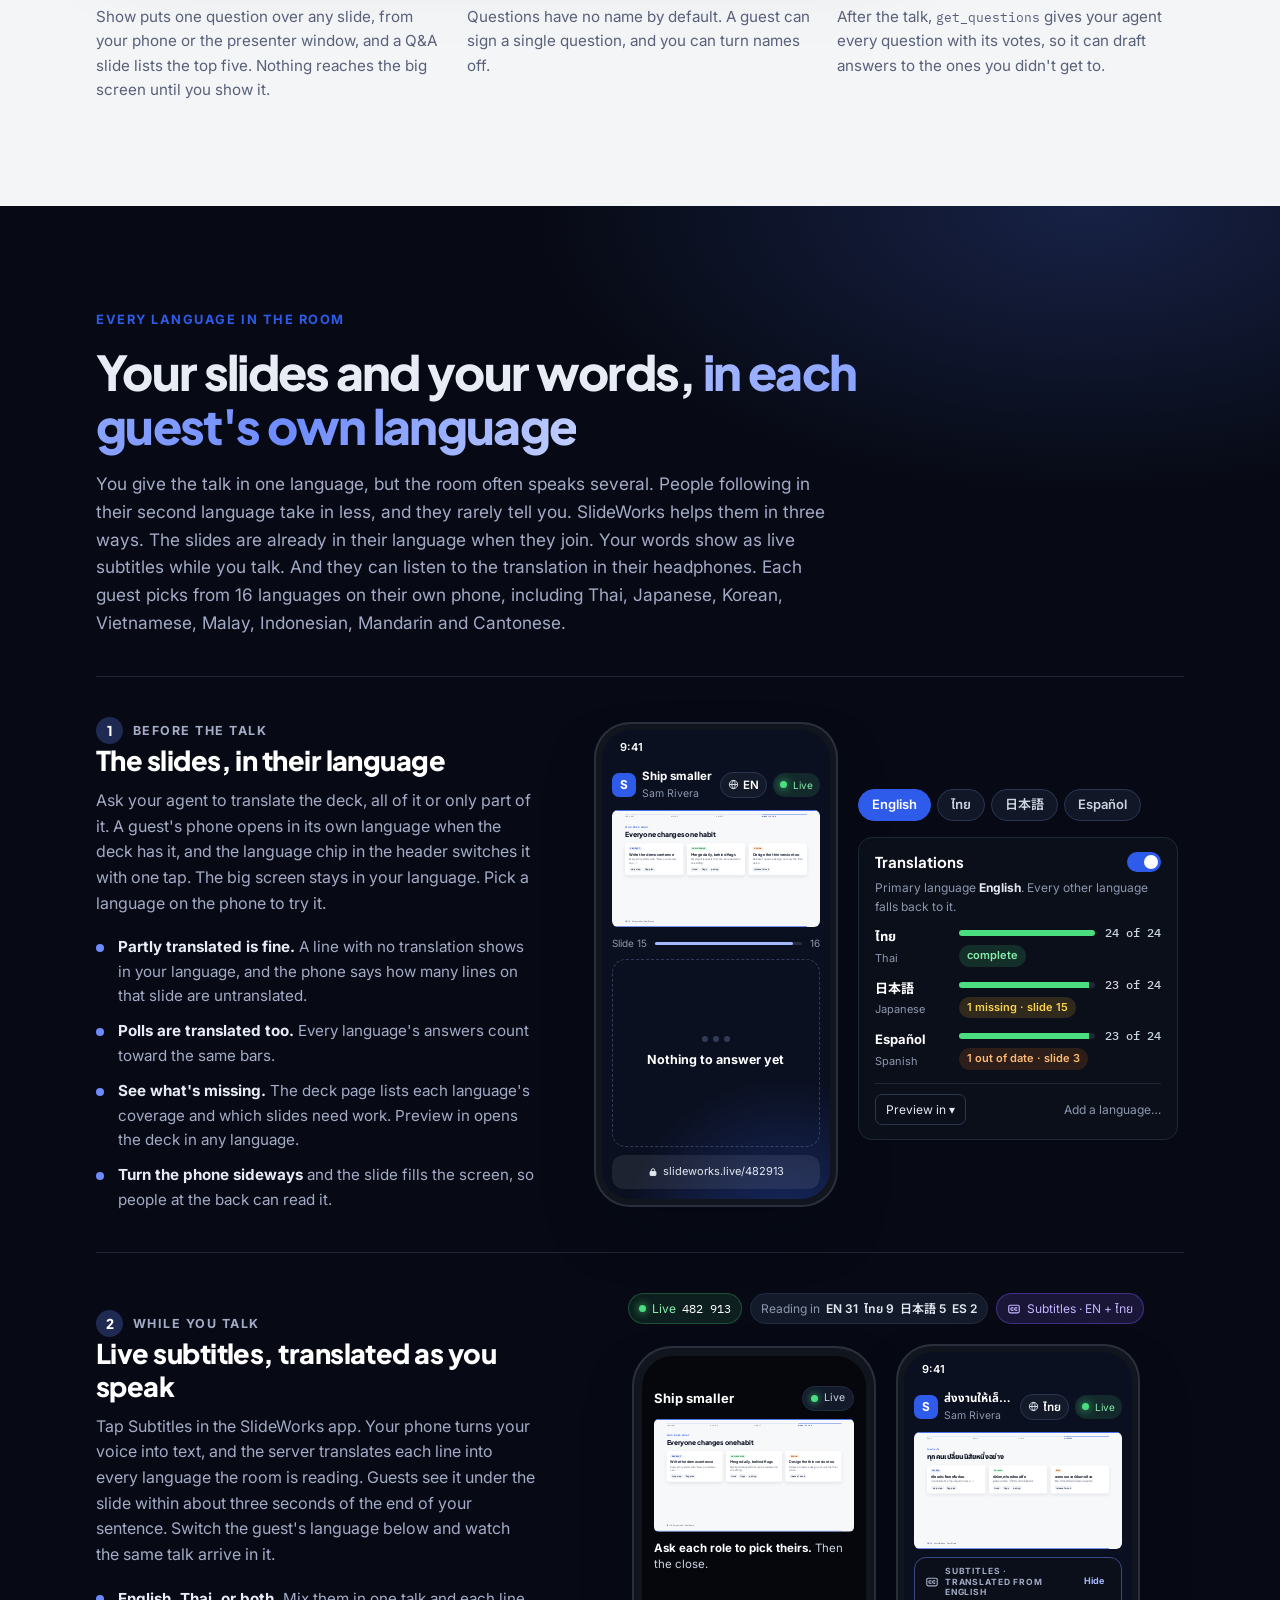
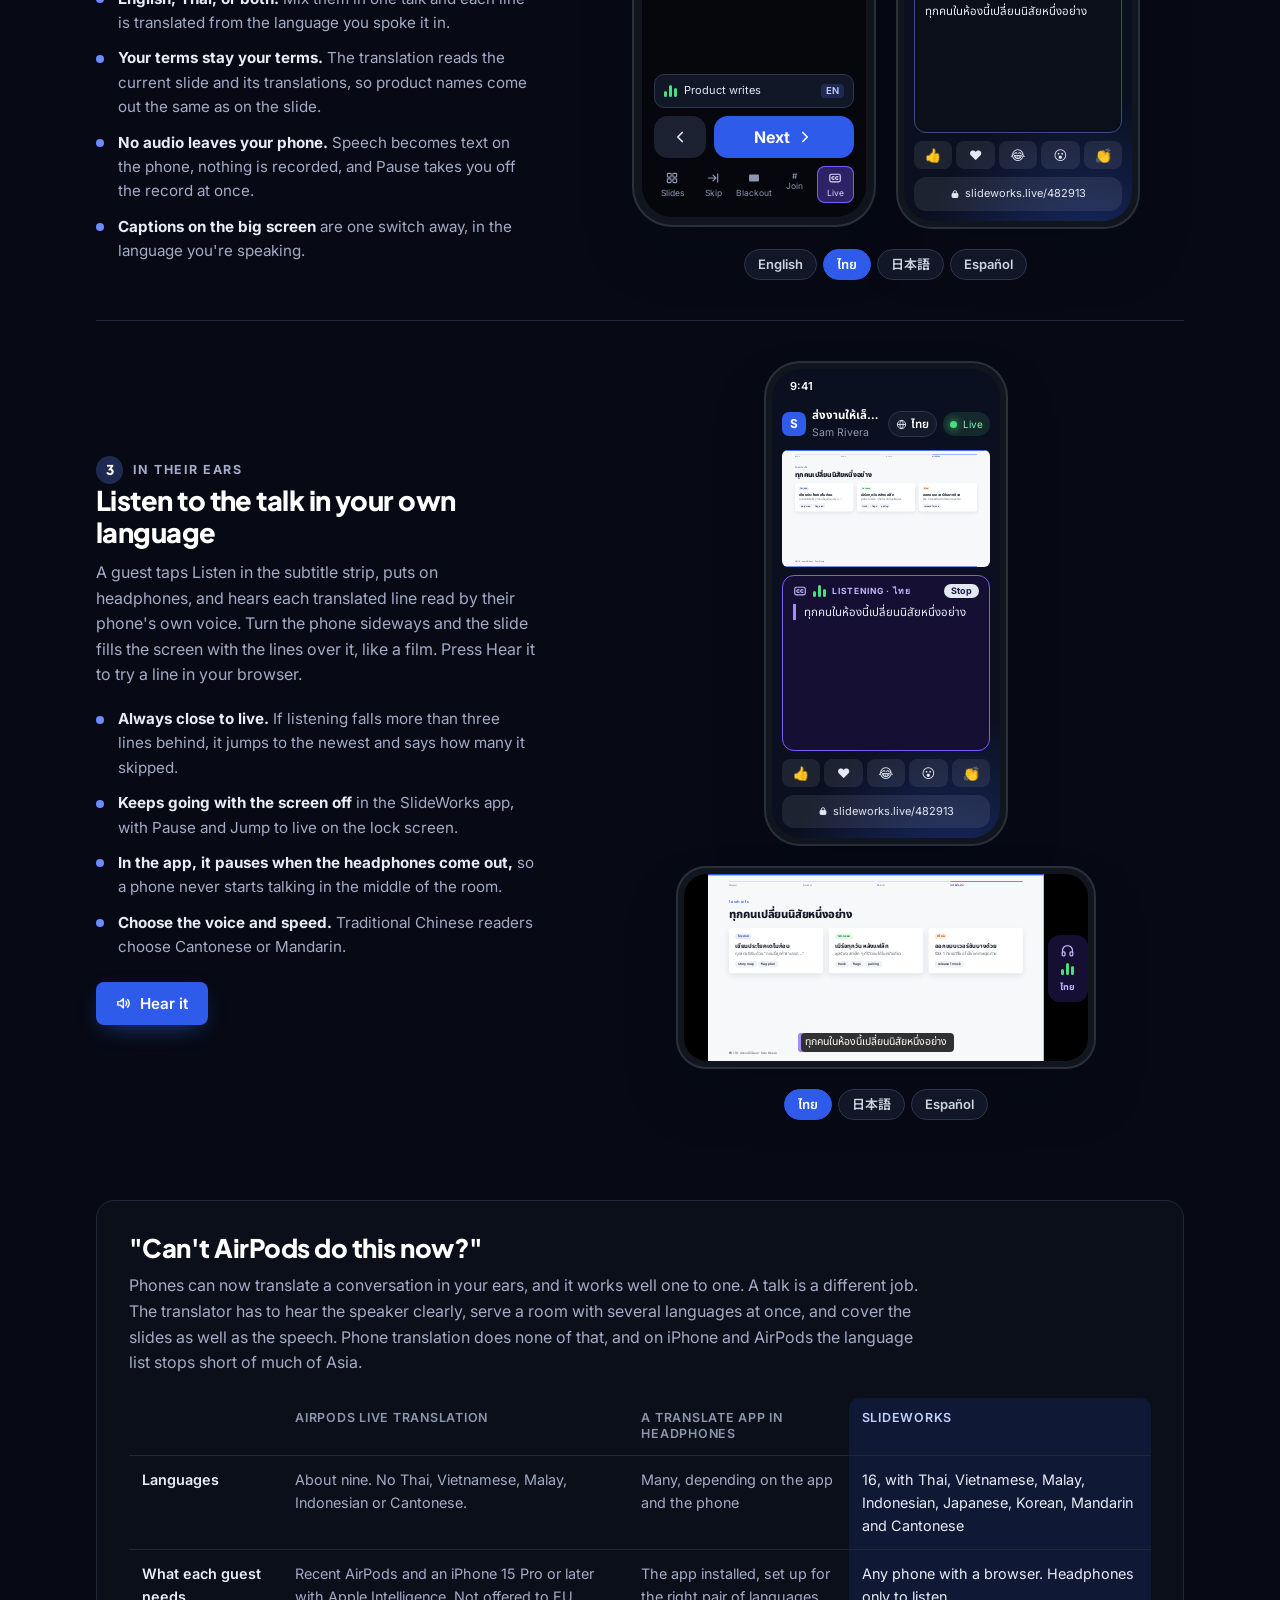
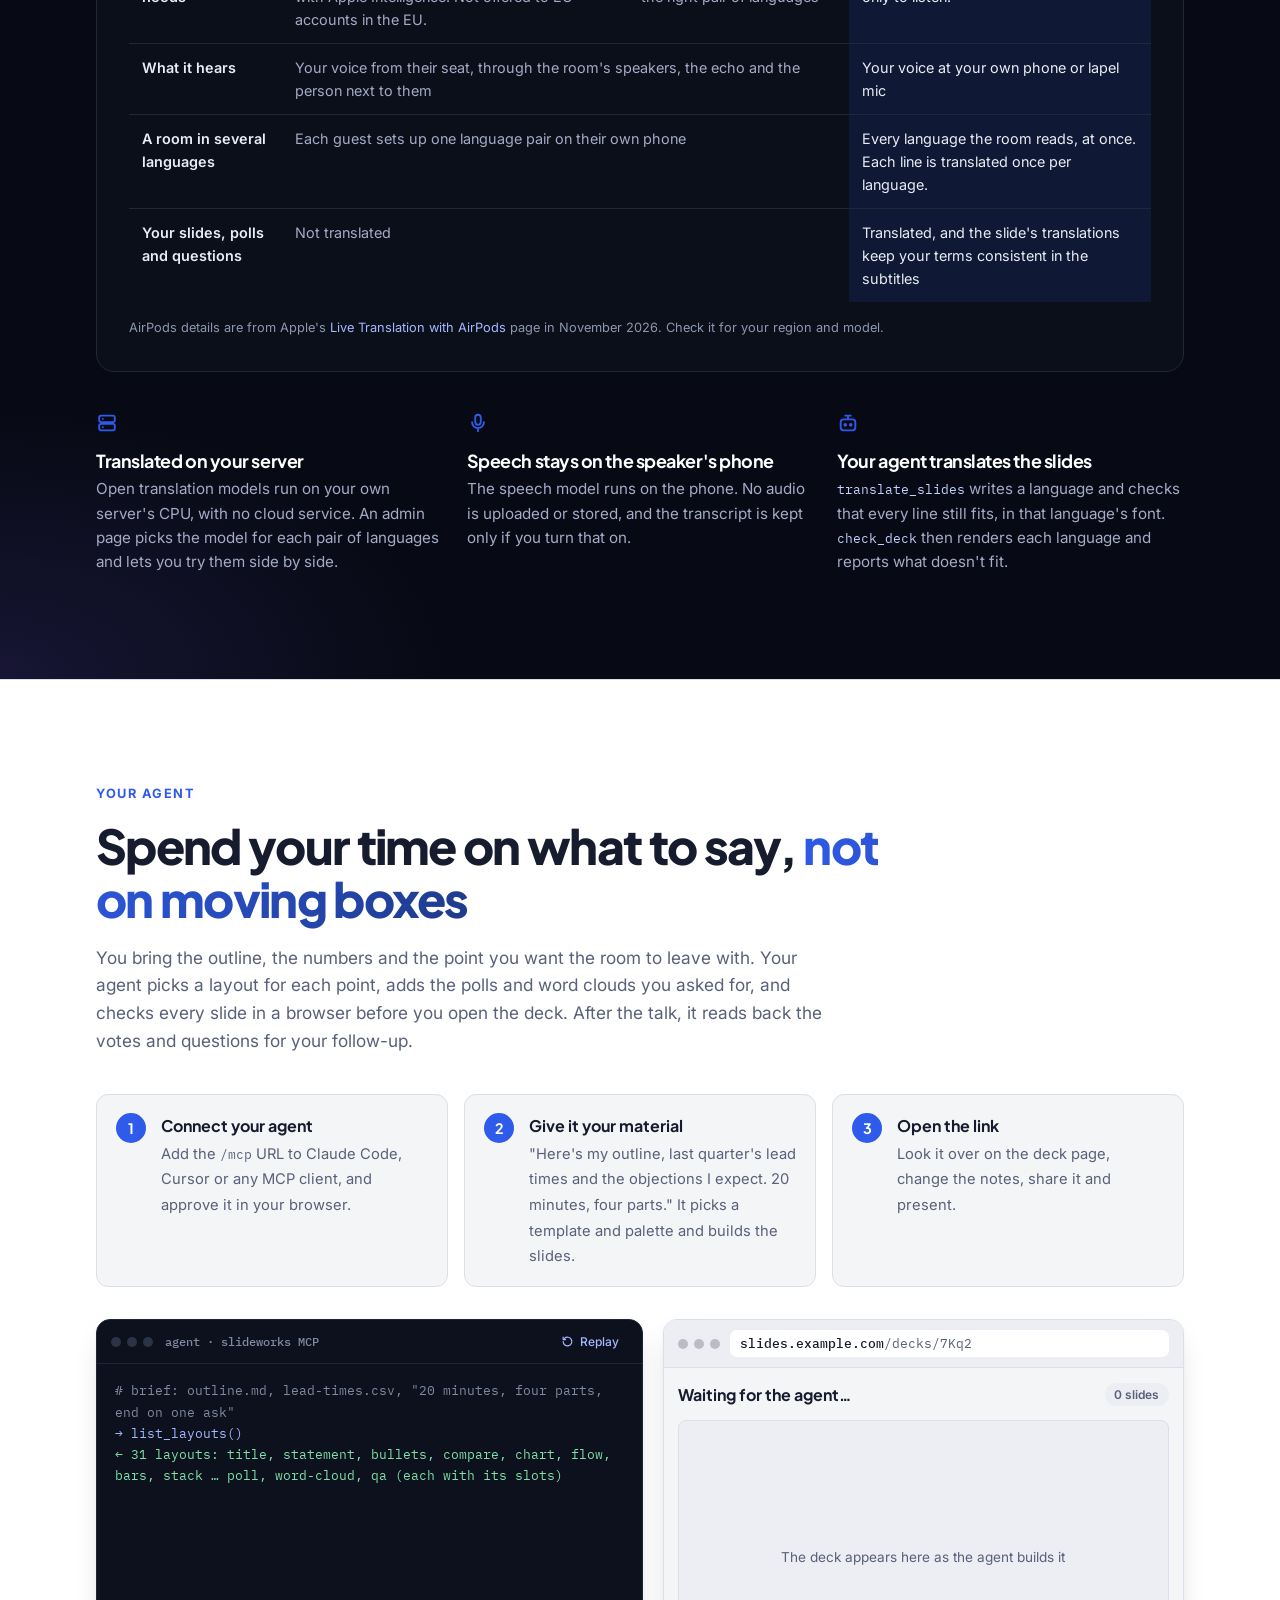
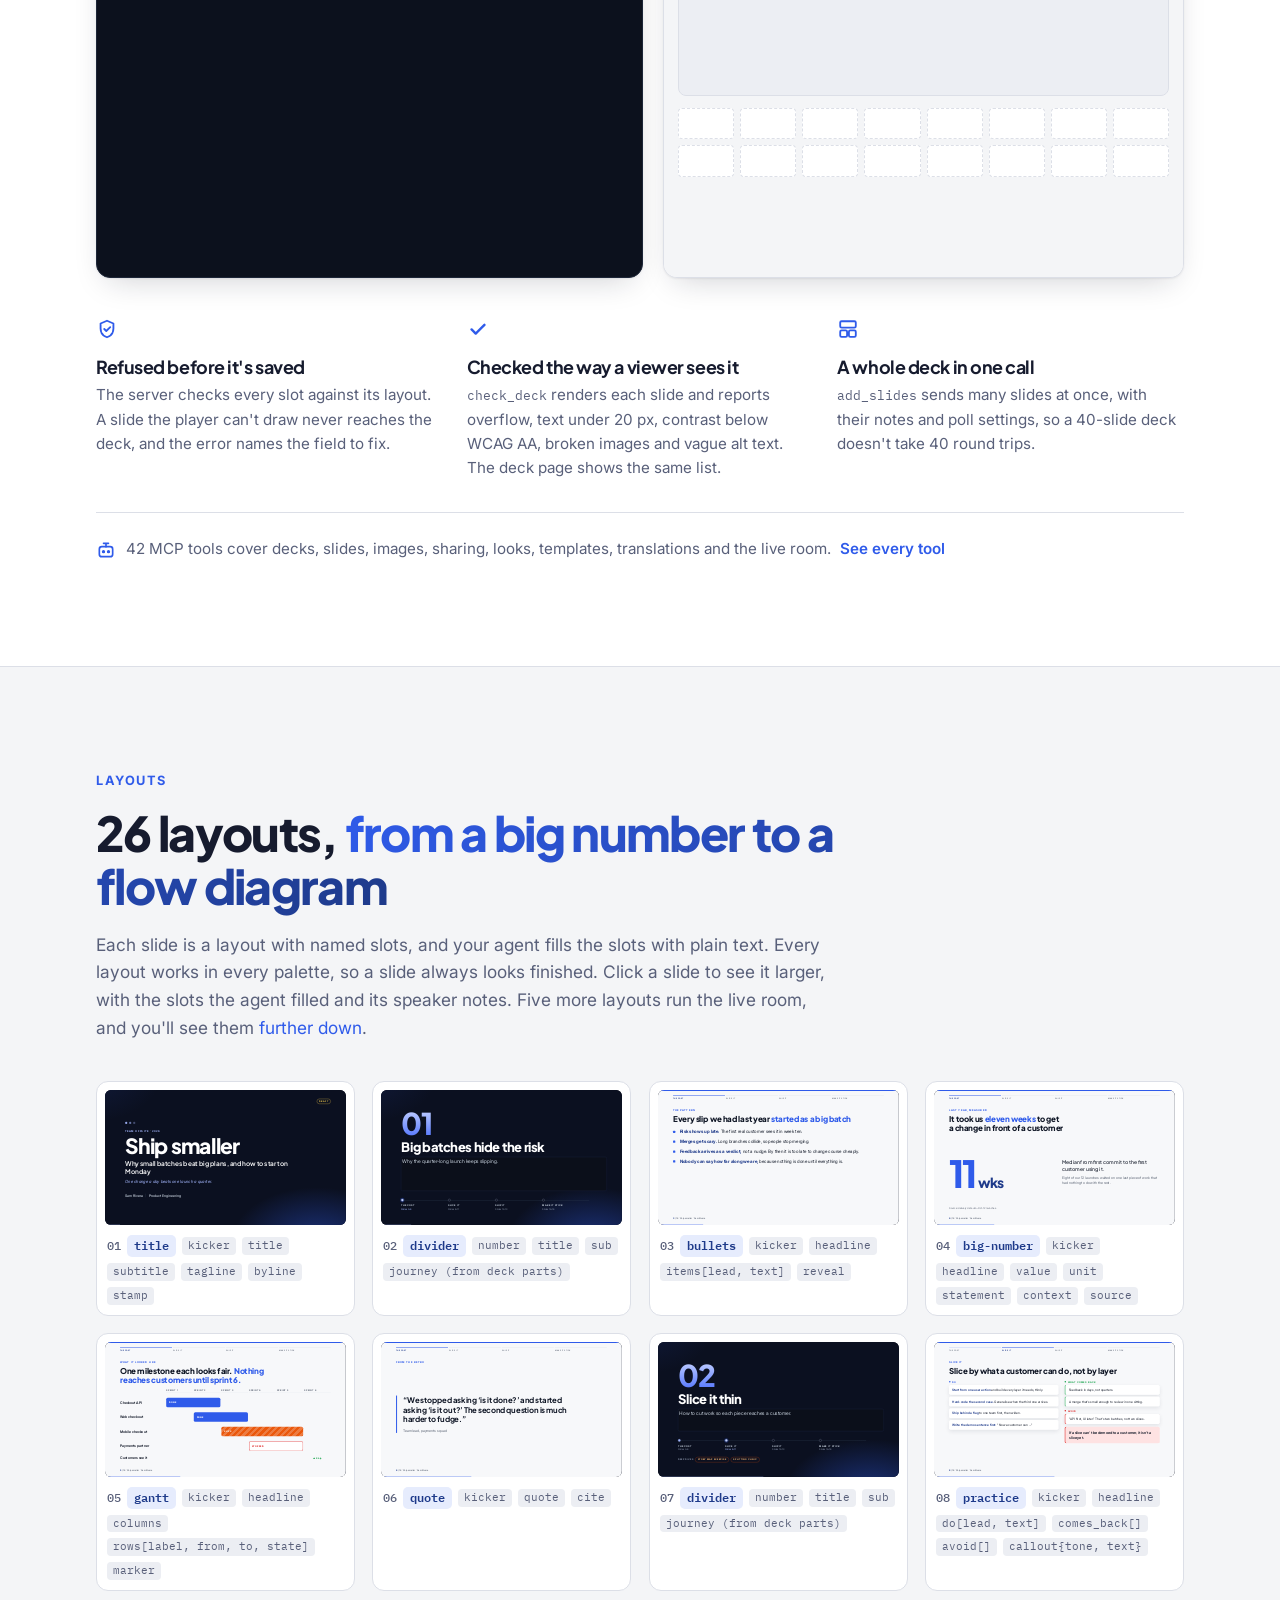
==== commit a0a9a0c1: "Landing page: a languages section for slide translations, live subtitles and listening Adds #languag" ====
--- a/site/index.html
+++ b/site/index.html
@@ -4,7 +4,7 @@
 <meta charset="utf-8">
 <meta name="viewport" content="width=device-width, initial-scale=1">
 <title>SlideWorks · Present from a link, bring the room in</title>
-<meta name="description" content="Present from a link and bring the room in. SlideWorks is open source: run the talk from your phone while guests join from a QR code to vote, fill a word cloud, ask questions and react. Your agent builds the deck over MCP.">
+<meta name="description" content="Present from a link and bring the room in. SlideWorks is open source: run the talk from your phone while guests join from a QR code to vote, fill a word cloud, ask questions and react, with the slides and live subtitles in each guest's language. Your agent builds the deck over MCP.">
 <meta name="theme-color" content="#f4f5f7" media="(prefers-color-scheme: light)">
 <meta name="theme-color" content="#0f1424" media="(prefers-color-scheme: dark)">
 <link rel="canonical" href="https://slideworks.app/">
@@ -19,7 +19,7 @@
 <meta name="twitter:card" content="summary_large_image">
 <link rel="preconnect" href="https://fonts.googleapis.com">
 <link rel="preconnect" href="https://fonts.gstatic.com" crossorigin>
-<link rel="stylesheet" href="https://fonts.googleapis.com/css2?family=Inter:wght@400;500;600;700&family=IBM+Plex+Mono:wght@400;500&family=Plus+Jakarta+Sans:wght@600;700;800&family=Fraunces:opsz,wght@9..144,600;9..144,700&display=swap">
+<link rel="stylesheet" href="https://fonts.googleapis.com/css2?family=Inter:wght@400;500;600;700&family=IBM+Plex+Mono:wght@400;500&family=Plus+Jakarta+Sans:wght@600;700;800&family=Fraunces:opsz,wght@9..144,600;9..144,700&family=Noto+Sans+Thai:wght@400;600;700&family=Noto+Sans+JP:wght@400;700&display=swap">
 <link rel="stylesheet" href="tokens.css">
 <link rel="stylesheet" href="slides.css">
 <link rel="stylesheet" href="site.css">
@@ -61,6 +61,10 @@
     <symbol id="i-history" viewBox="0 0 24 24"><g fill="none" stroke="currentColor" stroke-width="2" stroke-linecap="round" stroke-linejoin="round"><path d="M3.5 12a8.5 8.5 0 1 0 2.5-6"/><path d="M3.5 4v4h4M12 7.5V12l3 2"/></g></symbol>
     <symbol id="i-pause" viewBox="0 0 24 24"><g fill="currentColor"><rect x="6.5" y="5" width="4" height="14" rx="1"/><rect x="13.5" y="5" width="4" height="14" rx="1"/></g></symbol>
     <symbol id="i-replay" viewBox="0 0 24 24"><g fill="none" stroke="currentColor" stroke-width="2.2" stroke-linecap="round" stroke-linejoin="round"><path d="M4 12a8 8 0 1 0 2.4-5.7"/><path d="M4 4v4.5h4.5"/></g></symbol>
+    <symbol id="i-cc" viewBox="0 0 24 24"><g fill="none" stroke="currentColor" stroke-width="2" stroke-linecap="round"><rect x="3" y="5.5" width="18" height="13" rx="2.5"/><path d="M10.5 10.2a2.4 2.4 0 1 0 0 3.6M17 10.2a2.4 2.4 0 1 0 0 3.6"/></g></symbol>
+    <symbol id="i-head" viewBox="0 0 24 24"><g fill="none" stroke="currentColor" stroke-width="2" stroke-linecap="round" stroke-linejoin="round"><path d="M4 15v-3a8 8 0 0 1 16 0v3"/><rect x="3.5" y="14" width="4.5" height="6.5" rx="1.6"/><rect x="16" y="14" width="4.5" height="6.5" rx="1.6"/></g></symbol>
+    <symbol id="i-mic" viewBox="0 0 24 24"><g fill="none" stroke="currentColor" stroke-width="2" stroke-linecap="round"><rect x="9" y="3" width="6" height="11" rx="3"/><path d="M5.5 11a6.5 6.5 0 0 0 13 0M12 17.5V21"/></g></symbol>
+    <symbol id="i-speak" viewBox="0 0 24 24"><g fill="none" stroke="currentColor" stroke-width="2" stroke-linecap="round" stroke-linejoin="round"><path d="M4 9.5h3.5L12 5.5v13l-4.5-4H4z"/><path d="M15.5 9a4 4 0 0 1 0 6M18 6.5a7.5 7.5 0 0 1 0 11"/></g></symbol>
     <symbol id="i-server" viewBox="0 0 24 24"><g fill="none" stroke="currentColor" stroke-width="2" stroke-linecap="round"><rect x="3.5" y="4" width="17" height="7" rx="2"/><rect x="3.5" y="13" width="17" height="7" rx="2"/><path d="M7.5 7.5h.01M7.5 16.5h.01"/></g></symbol>
   </defs>
 </svg>
@@ -73,6 +77,7 @@
     <nav class="nav-links" aria-label="Sections">
       <a href="#present">Presenting</a>
       <a href="#audience">The room</a>
+      <a href="#languages">Languages</a>
       <a href="#how">Your agent</a>
       <a href="#blocks">Layouts</a>
       <a href="#brand">Your brand</a>
@@ -95,7 +100,7 @@
     <div class="wrap">
       <p class="eyebrow"><span class="dot-live"></span>Open source · Self-hosted · MIT</p>
       <h1>Present from a link.<br><span class="grad">Bring the whole room in.</span></h1>
-      <p class="lede">Run the talk from your phone while the room joins from theirs, with no app and no account. They vote, fill a word cloud, ask and upvote questions, and react on the big screen. Your agent builds the deck from your notes, polls included.</p>
+      <p class="lede">Run the talk from your phone while the room joins from theirs, with no app and no account. They vote, fill a word cloud, ask and upvote questions, and react on the big screen. Each guest can read the slides and your words in their own language. Your agent builds the deck from your notes, polls included.</p>
       <div class="cta">
         <a class="btn btn-primary btn-lg" href="https://github.com/slide-works/slideworks"><svg><use href="#i-gh"/></svg><span>Follow on GitHub</span></a>
         <a class="btn btn-ghost btn-lg" href="#audience">See the room join</a>
@@ -535,6 +540,189 @@
     </div>
   </section>
 
+  <!-- ============================================================ LANGUAGES (SW-942: SW-883, SW-886, SW-943, SW-884, SW-885) -->
+  <section id="languages" class="night">
+    <div class="wrap">
+      <div class="sec-head">
+        <p class="kick">Every language in the room</p>
+        <h2>Your slides and your words, <span class="grad">in each guest's own language</span></h2>
+        <p class="sec-lede">You give the talk in one language, but the room often speaks several. People following in their second language take in less, and they rarely tell you. SlideWorks helps them in three ways. The slides are already in their language when they join. Your words show as live subtitles while you talk. And they can listen to the translation in their headphones. Each guest picks from 16 languages on their own phone, including Thai, Japanese, Korean, Vietnamese, Malay, Indonesian, Mandarin and Cantonese.</p>
+      </div>
+
+      <!-- Level 1: slide translations (SW-883, SW-886) -->
+      <div class="lv">
+        <div class="lv-text">
+          <p class="lv-n"><span>1</span>Before the talk</p>
+          <h3>The slides, in their language</h3>
+          <p>Ask your agent to translate the deck, all of it or only part of it. A guest's phone opens in its own language when the deck has it, and the language chip in the header switches it with one tap. The big screen stays in your language. Pick a language on the phone to try it.</p>
+          <ul class="lv-list">
+            <li><b>Partly translated is fine.</b> A line with no translation shows in your language, and the phone says how many lines on that slide are untranslated.</li>
+            <li><b>Polls are translated too.</b> Every language's answers count toward the same bars.</li>
+            <li><b>See what's missing.</b> The deck page lists each language's coverage and which slides need work. Preview in opens the deck in any language.</li>
+            <li><b>Turn the phone sideways</b> and the slide fills the screen, so people at the back can read it.</li>
+          </ul>
+        </div>
+        <div class="lv-vis">
+          <div class="phone aud lg-phone" aria-label="A guest's phone, reading the slides in the language picked below">
+            <div class="phone-screen aud-in">
+              <div class="aud-status">9:41</div>
+              <div class="aud-head"><span class="aud-logo">S</span><div><b data-lg-title>Ship smaller</b><small>Sam Rivera</small></div><span class="lg-chip"><svg><use href="#i-globe"/></svg><b data-lg-chip>EN</b></span><span class="pr-chip"><i></i>Live</span></div>
+              <div class="aud-slide"><div class="frame" data-lg-slide></div></div>
+              <div class="aud-prog"><span>Slide 15</span><i><b style="width:94%"></b></i><span>16</span></div>
+              <p class="lg-fall" data-lg-fall hidden><i></i>1 line on this slide is in English</p>
+              <div class="aud-wait"><span class="dots3"><i></i><i></i><i></i></span><b data-lg-wait>Nothing to answer yet</b></div>
+              <div class="aud-url"><svg><use href="#i-lock"/></svg>slideworks.live/482913</div>
+            </div>
+          </div>
+          <div class="lv-side">
+            <div class="lg-pick" role="radiogroup" aria-label="The guest's language" data-lg-pick="slides">
+              <button type="button" role="radio" data-lang="en" aria-checked="true">English</button>
+              <button type="button" role="radio" data-lang="th" aria-checked="false">ไทย</button>
+              <button type="button" role="radio" data-lang="ja" aria-checked="false">日本語</button>
+              <button type="button" role="radio" data-lang="es" aria-checked="false">Español</button>
+            </div>
+            <div class="tcard" aria-label="The Translations card on the deck page">
+              <div class="tcard-h"><b>Translations</b><span class="tsw" aria-hidden="true"><i></i></span></div>
+              <p class="tcard-p">Primary language <b>English</b>. Every other language falls back to it.</p>
+              <ul class="tcard-rows">
+                <li><div><b>ไทย</b><small>Thai</small></div><span class="tm"><i style="width:100%"></i></span><span class="tn">24 of 24</span><span class="tp ok">complete</span></li>
+                <li><div><b>日本語</b><small>Japanese</small></div><span class="tm"><i style="width:96%"></i></span><span class="tn">23 of 24</span><span class="tp warn">1 missing · slide 15</span></li>
+                <li><div><b>Español</b><small>Spanish</small></div><span class="tm"><i style="width:96%"></i></span><span class="tn">23 of 24</span><span class="tp late">1 out of date · slide 3</span></li>
+              </ul>
+              <div class="tcard-f"><span class="abtn-d">Preview in ▾</span><span>Add a language…</span></div>
+            </div>
+          </div>
+        </div>
+      </div>
+
+      <!-- Level 2: live subtitles (SW-884, translation engine SW-943) -->
+      <div class="lv">
+        <div class="lv-text">
+          <p class="lv-n"><span>2</span>While you talk</p>
+          <h3>Live subtitles, translated as you speak</h3>
+          <p>Tap Subtitles in the SlideWorks app. Your phone turns your voice into text, and the server translates each line into every language the room is reading. Guests see it under the slide within about three seconds of the end of your sentence. Switch the guest's language below and watch the same talk arrive in it.</p>
+          <ul class="lv-list">
+            <li><b>English, Thai, or both.</b> Mix them in one talk and each line is translated from the language you spoke it in.</li>
+            <li><b>Your terms stay your terms.</b> The translation reads the current slide and its translations, so product names come out the same as on the slide.</li>
+            <li><b>No audio leaves your phone.</b> Speech becomes text on the phone, nothing is recorded, and Pause takes you off the record at once.</li>
+            <li><b>Captions on the big screen</b> are one switch away, in the language you're speaking.</li>
+          </ul>
+        </div>
+        <div class="lv-vis">
+          <div class="lv-bar" aria-label="The presenter window's live chips">
+            <span class="pr-chip live"><i></i>Live <span class="mono">482 913</span></span>
+            <span class="rd-chip">Reading in <b>EN 31</b> <b>ไทย 9</b> <b>日本語 5</b> <b>ES 2</b></span>
+            <span class="cc-chip"><svg><use href="#i-cc"/></svg>Subtitles · EN + ไทย</span>
+          </div>
+          <div class="phone remote sp-phone" aria-label="The speaker's phone in the SlideWorks app">
+            <div class="phone-screen">
+              <div class="rm-top"><b>Ship smaller</b><span class="pr-chip"><i></i>Live</span></div>
+              <div class="rm-cur"><div class="frame" data-slide="cards"></div></div>
+              <div class="rm-notes"><b>Ask each role to pick theirs.</b> Then the close.</div>
+              <div class="sp-tick" aria-live="off"><span class="sp-lvl"><i></i><i></i><i></i></span><span class="sp-words" data-sp-words>…</span><span class="sp-tag" data-sp-tag>EN</span></div>
+              <div class="rm-ctl">
+                <button type="button" aria-label="Previous slide" tabindex="-1"><svg><use href="#i-left"/></svg></button>
+                <button type="button" class="rm-next-btn" tabindex="-1">Next<svg><use href="#i-right"/></svg></button>
+              </div>
+              <div class="sp-acts" aria-hidden="true"><span><svg><use href="#i-grid"/></svg>Slides</span><span><svg><use href="#i-skip"/></svg>Skip</span><span><svg><use href="#i-black"/></svg>Blackout</span><span>#<br>Join</span><span class="on"><svg><use href="#i-cc"/></svg>Live</span></div>
+            </div>
+          </div>
+          <div class="phone aud lg-phone" aria-label="A guest's phone with the subtitle strip">
+            <div class="phone-screen aud-in">
+              <div class="aud-status">9:41</div>
+              <div class="aud-head"><span class="aud-logo">S</span><div><b data-lg-title>Ship smaller</b><small>Sam Rivera</small></div><span class="lg-chip"><svg><use href="#i-globe"/></svg><b data-lg-chip>EN</b></span><span class="pr-chip"><i></i>Live</span></div>
+              <div class="aud-slide"><div class="frame" data-lg-slide></div></div>
+              <div class="sub" aria-live="polite">
+                <div class="sub-h"><svg><use href="#i-cc"/></svg><span data-sub-head>Subtitles · live</span><span class="sub-hide">Hide</span></div>
+                <div class="sub-lines" data-sub-lines></div>
+              </div>
+              <div class="rx-row mini" aria-hidden="true"><span>👍</span><span>❤️</span><span>😂</span><span>😮</span><span>👏</span></div>
+              <div class="aud-url"><svg><use href="#i-lock"/></svg>slideworks.live/482913</div>
+            </div>
+          </div>
+          <div class="lg-pick wide" role="radiogroup" aria-label="The guest's language" data-lg-pick="subs">
+            <button type="button" role="radio" data-lang="en" aria-checked="false">English</button>
+            <button type="button" role="radio" data-lang="th" aria-checked="true">ไทย</button>
+            <button type="button" role="radio" data-lang="ja" aria-checked="false">日本語</button>
+            <button type="button" role="radio" data-lang="es" aria-checked="false">Español</button>
+          </div>
+        </div>
+      </div>
+
+      <!-- Level 3: listening (SW-885) -->
+      <div class="lv">
+        <div class="lv-text">
+          <p class="lv-n"><span>3</span>In their ears</p>
+          <h3>Listen to the talk in your own language</h3>
+          <p>A guest taps Listen in the subtitle strip, puts on headphones, and hears each translated line read by their phone's own voice. Turn the phone sideways and the slide fills the screen with the lines over it, like a film. Press Hear it to try a line in your browser.</p>
+          <ul class="lv-list">
+            <li><b>Always close to live.</b> If listening falls more than three lines behind, it jumps to the newest and says how many it skipped.</li>
+            <li><b>Keeps going with the screen off</b> in the SlideWorks app, with Pause and Jump to live on the lock screen.</li>
+            <li><b>In the app, it pauses when the headphones come out,</b> so a phone never starts talking in the middle of the room.</li>
+            <li><b>Choose the voice and speed.</b> Traditional Chinese readers choose Cantonese or Mandarin.</li>
+          </ul>
+          <div class="hear">
+            <button type="button" class="btn btn-primary" data-hear><svg><use href="#i-speak"/></svg><span>Hear it</span></button>
+            <span class="hear-msg" data-hear-msg aria-live="polite"></span>
+          </div>
+        </div>
+        <div class="lv-vis">
+          <div class="phone aud lg-phone" aria-label="A guest's phone, listening">
+            <div class="phone-screen aud-in">
+              <div class="aud-status">9:41</div>
+              <div class="aud-head"><span class="aud-logo">S</span><div><b data-lg-title>Ship smaller</b><small>Sam Rivera</small></div><span class="lg-chip"><svg><use href="#i-globe"/></svg><b data-lg-chip>ไทย</b></span><span class="pr-chip"><i></i>Live</span></div>
+              <div class="aud-slide"><div class="frame" data-lg-slide></div></div>
+              <div class="sub listening">
+                <div class="sub-h"><svg><use href="#i-cc"/></svg><span class="sp-lvl"><i></i><i></i><i></i></span><span data-listen-head>Listening · ไทย</span><span class="sub-stop">Stop</span></div>
+                <div class="sub-lines" data-listen-lines></div>
+              </div>
+              <div class="rx-row mini" aria-hidden="true"><span>👍</span><span>❤️</span><span>😂</span><span>😮</span><span>👏</span></div>
+              <div class="aud-url"><svg><use href="#i-lock"/></svg>slideworks.live/482913</div>
+            </div>
+          </div>
+          <div class="land" aria-label="The same guest with the phone turned sideways">
+            <div class="land-screen">
+              <div class="land-slide"><div class="frame" data-lg-slide></div><div class="land-cap" data-land-cap></div></div>
+              <div class="land-rail"><svg><use href="#i-head"/></svg><span class="sp-lvl"><i></i><i></i><i></i></span><b data-lg-chip>ไทย</b></div>
+            </div>
+          </div>
+          <div class="lg-pick wide" role="radiogroup" aria-label="The guest's language" data-lg-pick="listen">
+            <button type="button" role="radio" data-lang="th" aria-checked="true">ไทย</button>
+            <button type="button" role="radio" data-lang="ja" aria-checked="false">日本語</button>
+            <button type="button" role="radio" data-lang="es" aria-checked="false">Español</button>
+          </div>
+        </div>
+      </div>
+
+      <!-- "Can't AirPods do this now?" -->
+      <div class="vs">
+        <div class="vs-head">
+          <h3>"Can't AirPods do this now?"</h3>
+          <p>Phones can now translate a conversation in your ears, and it works well one to one. A talk is a different job. The translator has to hear the speaker clearly, serve a room with several languages at once, and cover the slides as well as the speech. Phone translation does none of that, and on iPhone and AirPods the language list stops short of much of Asia.</p>
+        </div>
+        <div class="vs-wrap">
+          <table class="vs-table">
+            <thead><tr><th></th><th>AirPods Live Translation</th><th>A translate app in headphones</th><th class="us">SlideWorks</th></tr></thead>
+            <tbody>
+              <tr><th>Languages</th><td>About nine. No Thai, Vietnamese, Malay, Indonesian or Cantonese.</td><td>Many, depending on the app and the phone</td><td class="us">16, with Thai, Vietnamese, Malay, Indonesian, Japanese, Korean, Mandarin and Cantonese</td></tr>
+              <tr><th>What each guest needs</th><td>Recent AirPods and an iPhone 15 Pro or later with Apple Intelligence. Not offered to EU accounts in the EU.</td><td>The app installed, set up for the right pair of languages</td><td class="us">Any phone with a browser. Headphones only to listen.</td></tr>
+              <tr><th>What it hears</th><td colspan="2">Your voice from their seat, through the room's speakers, the echo and the person next to them</td><td class="us">Your voice at your own phone or lapel mic</td></tr>
+              <tr><th>A room in several languages</th><td colspan="2">Each guest sets up one language pair on their own phone</td><td class="us">Every language the room reads, at once. Each line is translated once per language.</td></tr>
+              <tr><th>Your slides, polls and questions</th><td colspan="2">Not translated</td><td class="us">Translated, and the slide's translations keep your terms consistent in the subtitles</td></tr>
+            </tbody>
+          </table>
+        </div>
+        <p class="vs-note">AirPods details are from Apple's <a href="https://support.apple.com/en-us/123185">Live Translation with AirPods</a> page in November 2026. Check it for your region and model.</p>
+      </div>
+
+      <div class="feature-row">
+        <div><svg><use href="#i-server"/></svg><h3>Translated on your server</h3><p>Open translation models run on your own server's CPU, with no cloud service. An admin page picks the model for each pair of languages and lets you try them side by side.</p></div>
+        <div><svg><use href="#i-mic"/></svg><h3>Speech stays on the speaker's phone</h3><p>The speech model runs on the phone. No audio is uploaded or stored, and the transcript is kept only if you turn that on.</p></div>
+        <div><svg><use href="#i-agent"/></svg><h3>Your agent translates the slides</h3><p><code>translate_slides</code> writes a language and checks that every line still fits, in that language's font. <code>check_deck</code> then renders each language and reports what doesn't fit.</p></div>
+      </div>
+    </div>
+  </section>
+
   <!-- ============================================================ HOW -->
   <section id="how" class="band">
     <div class="wrap">
@@ -577,7 +765,7 @@
         <div><svg><use href="#i-check"/></svg><h3>Checked the way a viewer sees it</h3><p><code>check_deck</code> renders each slide and reports overflow, text under 20 px, contrast below WCAG AA, broken images and vague alt text. The deck page shows the same list.</p></div>
         <div><svg><use href="#i-blocks"/></svg><h3>A whole deck in one call</h3><p><code>add_slides</code> sends many slides at once, with their notes and poll settings, so a 40-slide deck doesn't take 40 round trips.</p></div>
       </div>
-      <p class="tools-more"><svg><use href="#i-agent"/></svg>38 MCP tools cover decks, slides, images, sharing, looks, templates and the live room. <a href="https://docs.slideworks.app/agents/tools/">See every tool</a></p>
+      <p class="tools-more"><svg><use href="#i-agent"/></svg>42 MCP tools cover decks, slides, images, sharing, looks, templates, translations and the live room. <a href="https://docs.slideworks.app/agents/tools/">See every tool</a></p>
     </div>
   </section>
 
@@ -786,21 +974,28 @@
             <article><b>Live polls</b><p>Live bars, rounds and an optional correct answer.</p></article>
             <article><b>Word clouds and open text</b><p>The room's own words, with a filter for bad ones.</p></article>
             <article><b>Q&amp;A and reactions</b><p>Ask, upvote, show a question on screen, and five reactions.</p></article>
-            <article><b>Agent-built decks</b><p>An MCP server with 38 tools, a deck library, sharing, an activity log and the player.</p></article>
+            <article><b>Agent-built decks</b><p>An MCP server with 42 tools, a deck library, sharing, an activity log and the player.</p></article>
             <article><b>26 layouts</b><p>From title and bullets to flow, bars, stack, levels, loop, links and video.</p></article>
             <article><b>Visual check</b><p>Your agent renders and measures every slide, and fixes what doesn't fit.</p></article>
             <article><b>Templates and palettes</b><p>Talk, workshop and update. Cobalt, Ember, Plum and Midnight. Link preview cards.</p></article>
             <article><b>Custom templates</b><p>Your fonts, logos and palette in an editor, with versions and sharing.</p></article>
+            <article><b>Slide translations</b><p>Guests read the slides in their language, with coverage on the deck page and checks in every language.</p></article>
+            <article><b>Live subtitles</b><p>Your words as subtitles on every phone, translated into each guest's language as you speak.</p></article>
+            <article><b>Listen in your language</b><p>Translated lines read aloud in the guest's headphones, and film-style captions in landscape.</p></article>
+            <article><b>The SlideWorks app</b><p>Present and follow talks on iPhone and Android, with listening that keeps going when the screen locks.</p></article>
+            <article><b>Translation on your server</b><p>Open models on your own CPU, picked per pair of languages in the admin page.</p></article>
           </div>
         </div>
         <div class="rm-col">
           <h3><span class="pill later"><span class="d"></span>Next</span></h3>
+          <article><b>Questions in any language</b><p>Guests type questions in their own language, and you read them all in yours.</p></article>
           <article><b>Custom layouts</b><p>Your own slide layouts inside a template, for the diagrams your brand uses.</p></article>
           <article><b>Import a deck</b><p>Start a template from an existing HTML deck, and later from PowerPoint.</p></article>
           <article><b>Sanzo Wada palettes</b><p>All 348 classic colour combinations as palettes, with contrast fixes.</p></article>
         </div>
         <div class="rm-col">
           <h3><span class="pill grey"><span class="d"></span>Planned</span></h3>
+          <article><b>More voices</b><p>A voice for guests whose phone has none for their language.</p></article>
           <article><b>Quick polls</b><p>Ask the room from the presenter window or your phone, with no slide.</p></article>
           <article><b>More question types</b><p>Scales, ranking, 100 points, 2×2 and guess the number.</p></article>
           <article><b>Quizzes</b><p>Nicknames, scores, teams and a leaderboard.</p></article>
@@ -818,7 +1013,7 @@
         <div>
           <p class="kick">Self-hosted and MIT licensed</p>
           <h2>Run it yourself. <span class="grad">Your decks stay on your server.</span></h2>
-          <p class="sec-lede">SlideWorks is one container with a SQLite database inside. Put it behind your TLS proxy, sign in with Google, and point any MCP client at it. Your decks, polls and questions never leave your server.</p>
+          <p class="sec-lede">SlideWorks is one container with a SQLite database inside. Put it behind your TLS proxy, sign in with Google, and point any MCP client at it. Your decks, polls, questions and translations never leave your server.</p>
           <div class="cta left">
             <a class="btn btn-primary btn-lg" href="https://github.com/slide-works/slideworks"><svg><use href="#i-gh"/></svg><span>Star on GitHub</span></a>
             <a class="btn btn-ghost btn-lg" href="https://docs.slideworks.app">Read the docs</a>
--- a/site/site.css
+++ b/site/site.css
@@ -763,3 +763,135 @@
   .attn .note { margin-left: 0; }
   .attn .yl { display: none; }
 }
+
+/* ---------- languages: slide translations, live subtitles, listening (always dark) ---------- */
+#languages { font-family: 'Inter', 'Noto Sans Thai', 'Noto Sans JP', system-ui, sans-serif; }
+#languages .sw { --t-head: "Plus Jakarta Sans", "Noto Sans Thai", "Noto Sans JP", "Inter", system-ui, sans-serif; --t-body: "Inter", "Noto Sans Thai", "Noto Sans JP", system-ui, sans-serif; }
+.lv { display: grid; grid-template-columns: minmax(0, .85fr) minmax(0, 1.15fr); gap: clamp(1.5rem, 4vw, 3.5rem); align-items: center; padding-block: 2.5rem; border-top: 1px solid #1f2738; }
+.lv:first-of-type { border-top: 0; padding-top: 0; }
+@media (max-width: 980px) { .lv { grid-template-columns: minmax(0, 1fr); } }
+.lv-n { display: flex; align-items: center; gap: .6rem; margin: 0 0 .7rem; font: 700 .78rem/1 var(--font-sans); letter-spacing: .12em; text-transform: uppercase; color: #a5b8ff; }
+.lv-n span { display: grid; place-items: center; width: 1.7rem; height: 1.7rem; border-radius: 50%; background: #1f2a52; color: #fff; font: 800 .85rem/1 var(--font-display); letter-spacing: 0; }
+.lv-text h3 { margin: 0 0 .7rem; font: 800 clamp(1.35rem, 2.4vw, 1.7rem)/1.2 var(--font-display); letter-spacing: -.02em; color: #fff; }
+.lv-text > p { margin: 0; color: #a3abc6; }
+.lv-list { list-style: none; margin: 1.2rem 0 0; padding: 0; display: grid; gap: .7rem; }
+.lv-list li { position: relative; padding-left: 1.4rem; color: #a3abc6; font-size: .95rem; }
+.lv-list li::before { content: ""; position: absolute; left: 0; top: .55em; width: .5rem; height: .5rem; border-radius: 50%; background: #6d8bff; }
+.lv-list b { color: #e8ecf5; }
+.lv-vis { display: flex; flex-wrap: wrap; justify-content: center; align-items: center; gap: 1.25rem; min-width: 0; }
+
+.lg-phone { width: 244px; flex: none; padding: 8px; border-radius: 36px; }
+.lg-phone .phone-screen { aspect-ratio: 9 / 18.5; border-radius: 29px; gap: 8px; padding: 10px; }
+.lg-phone .aud-head { grid-template-columns: auto minmax(0, 1fr) auto auto; gap: 6px; }
+.lg-phone .aud-head b { font-size: 11.5px; }
+.lg-phone .aud-head small { display: block; white-space: nowrap; overflow: hidden; text-overflow: ellipsis; }
+.lg-phone .aud-head .pr-chip { padding: 3px 6px; }
+.lg-chip { display: inline-flex; align-items: center; gap: 4px; padding: 3px 7px; border-radius: 999px; border: 1px solid #2c3552; background: #131a2a; font-size: 10px; color: #e2e8f0; white-space: nowrap; }
+.lg-chip svg { width: 11px; height: 11px; }
+.lg-chip b { font-weight: 600; }
+.lg-fall { display: flex; align-items: center; gap: 6px; margin: -2px 0 0; font-size: 10.5px; color: #fbbf24; }
+.lg-fall i { width: 6px; height: 6px; border-radius: 50%; background: currentColor; }
+.lg-phone .aud-wait { flex: 1; }
+.lg-phone .aud-wait b { font-size: 12.5px; }
+
+.lv-side { display: grid; gap: 1rem; width: min(100%, 320px); }
+.lg-pick { display: flex; flex-wrap: wrap; gap: 6px; }
+.lg-pick.wide { flex-basis: 100%; justify-content: center; }
+.lg-pick button { all: unset; cursor: pointer; padding: 7px 13px; border-radius: 999px; border: 1px solid #2c3552; background: #111726; color: #cbd5e1; font: 600 13px/1.2 var(--font-sans); font-family: inherit; }
+.lg-pick button:hover { border-color: #4f74f5; }
+.lg-pick button:focus-visible { outline: 2px solid #93a8ff; outline-offset: 2px; }
+.lg-pick button[aria-checked="true"] { background: #2f5bea; border-color: #2f5bea; color: #fff; }
+
+.tcard { padding: 14px 16px; border-radius: 14px; background: #0b0f1a; border: 1px solid #1f2738; font-size: 13px; color: #d7deeb; }
+.tcard-h { display: flex; justify-content: space-between; align-items: center; }
+.tcard-h b { font: 700 15px/1.2 var(--font-display); color: #fff; }
+.tsw { width: 34px; height: 20px; border-radius: 999px; background: #2f5bea; position: relative; }
+.tsw i { position: absolute; right: 3px; top: 3px; width: 14px; height: 14px; border-radius: 50%; background: #fff; }
+.tcard-p { margin: 6px 0 10px; font-size: 12px; color: #8c97ad; }
+.tcard-p b { color: #e2e8f0; }
+.tcard-rows { list-style: none; margin: 0; padding: 0; display: grid; gap: 10px; }
+.tcard-rows li { display: grid; grid-template-columns: 4.6rem minmax(0, 1fr) auto; grid-template-areas: "l m n" "l p p"; gap: 4px 10px; align-items: center; }
+.tcard-rows li > div { grid-area: l; }
+.tcard-rows li > div b { display: block; color: #fff; font-size: 13px; }
+.tcard-rows li > div small { color: #8c97ad; font-size: 11px; }
+.tm { grid-area: m; height: 6px; border-radius: 3px; background: #1f2738; overflow: hidden; }
+.tm i { display: block; height: 100%; background: #4ade80; }
+.tn { grid-area: n; font: 500 11.5px/1 var(--font-mono); color: #cbd5e1; }
+.tp { grid-area: p; justify-self: start; padding: 2px 8px; border-radius: 999px; font-size: 11px; font-weight: 600; }
+.tp.ok { background: rgb(74 222 128 / .15); color: #86efac; }
+.tp.warn { background: rgb(251 191 36 / .15); color: #fcd34d; }
+.tp.late { background: rgb(249 115 22 / .15); color: #fdba74; }
+.tcard-f { display: flex; justify-content: space-between; align-items: center; margin-top: 12px; padding-top: 10px; border-top: 1px solid #1f2738; font-size: 12px; color: #8c97ad; }
+.abtn-d { padding: 5px 10px; border-radius: 7px; border: 1px solid #2c3552; color: #e2e8f0; }
+
+.lv-bar { flex-basis: 100%; display: flex; flex-wrap: wrap; justify-content: center; gap: 8px; }
+.rd-chip, .cc-chip { display: inline-flex; align-items: center; gap: 6px; padding: 5px 10px; border-radius: 999px; font-size: 12px; white-space: nowrap; }
+.rd-chip { background: #131a2a; border: 1px solid #222b3f; color: #8c97ad; }
+.rd-chip b { color: #e2e8f0; font-weight: 600; }
+.cc-chip { background: rgb(122 90 248 / .16); border: 1px solid rgb(122 90 248 / .4); color: #c4b5fd; }
+.cc-chip svg { width: 14px; height: 14px; }
+
+.sp-phone { width: 244px; flex: none; }
+.sp-phone .phone-screen { gap: 8px; }
+.sp-phone .rm-notes { flex: 1; font-size: 11.5px; }
+.sp-tick { display: grid; grid-template-columns: auto minmax(0, 1fr) auto; gap: 7px; align-items: center; padding: 7px 9px; border-radius: 10px; background: #111726; border: 1px solid #2c3552; font-size: 11px; color: #e2e8f0; }
+.sp-words { white-space: nowrap; overflow: hidden; text-overflow: ellipsis; direction: rtl; text-align: left; }
+.sp-tag { padding: 2px 5px; border-radius: 4px; background: #1f2a52; color: #c3d0ff; font: 600 9.5px/1 var(--font-sans); }
+.sp-lvl { display: inline-flex; align-items: flex-end; gap: 2px; height: 12px; }
+.sp-lvl i { width: 3px; border-radius: 2px; background: #4ade80; animation: lvl 1s ease-in-out infinite; }
+.sp-lvl i:nth-child(1) { height: 50%; } .sp-lvl i:nth-child(2) { height: 100%; animation-delay: .2s; } .sp-lvl i:nth-child(3) { height: 70%; animation-delay: .4s; }
+@keyframes lvl { 50% { transform: scaleY(.4); } }
+.sp-phone .rm-ctl button { height: 42px; }
+.sp-acts { display: grid; grid-template-columns: repeat(5, 1fr); gap: 4px; text-align: center; font-size: 8.5px; line-height: 1.2; color: #8c97ad; }
+.sp-acts span { display: grid; justify-items: center; gap: 3px; padding: 5px 0; border-radius: 8px; }
+.sp-acts svg { width: 14px; height: 14px; }
+.sp-acts .on { background: #2e2266; color: #ddd6fe; box-shadow: inset 0 0 0 1px #7c5cf8; }
+
+.sub { flex: 1; min-height: 0; overflow: hidden; display: grid; grid-template-rows: auto minmax(0, 1fr); gap: 6px; padding: 8px 10px; border-radius: 12px; background: #0b0f1a; border: 1.5px solid #3b4a85; align-content: start; }
+.sub-h { display: flex; align-items: center; gap: 6px; font: 700 8.5px/1.2 var(--font-sans); letter-spacing: .1em; text-transform: uppercase; color: #a3abc6; }
+.sub-h svg { width: 14px; height: 14px; flex: none; }
+.sub-h > span:not(.sp-lvl) { flex: 1; min-width: 0; }
+.sub-hide, .sub-stop { flex: none !important; padding: 2px 7px; border-radius: 999px; font-size: 9px; letter-spacing: 0; text-transform: none; color: #a5b8ff; }
+.sub-stop { background: #e2e8f0; color: #1e1b4b; }
+.sub-lines { display: grid; align-content: start; gap: 5px; font-size: 11.5px; line-height: 1.4; color: #e8ecf5; }
+.sub-lines p { margin: 0; display: -webkit-box; -webkit-line-clamp: 3; -webkit-box-orient: vertical; overflow: hidden; animation: sub-in .35s ease both; }
+.sub-lines p.old { color: #8c97ad; }
+.sub-lines .part { color: #8c97ad; }
+@keyframes sub-in { from { opacity: 0; transform: translateY(4px); } }
+.sub.listening { border-color: #7c5cf8; background: #150f33; }
+.sub.listening .sub-h { color: #c4b5fd; }
+.sub.listening .sub-lines p { padding-left: 8px; border-left: 3px solid transparent; }
+.sub.listening .sub-lines p.reading { border-left-color: #a78bfa; }
+.sub.listening .sub-lines p.next { color: #8c84b5; -webkit-line-clamp: 1; }
+.rx-row.mini { gap: 4px; }
+.rx-row.mini span { height: 28px; line-height: 28px; border-radius: 8px; background: rgb(255 255 255 / .08); text-align: center; font-size: 13px; }
+
+.hear { display: flex; flex-wrap: wrap; align-items: center; gap: .8rem; margin-top: 1.4rem; }
+.hear-msg { font-size: .88rem; color: #a3abc6; }
+
+.land { width: min(100%, 420px); padding: 8px; border-radius: 30px; background: #11151d; box-shadow: 0 30px 60px -20px rgb(5 8 20 / .55), inset 0 0 0 2px #2a303b; }
+.land-screen { display: grid; grid-template-columns: minmax(0, 1fr) 40px; align-items: center; gap: 4px; aspect-ratio: 19.5 / 9; border-radius: 23px; overflow: hidden; background: #000; padding-left: 6%; }
+.land-slide { position: relative; }
+.land-cap { position: absolute; left: 8%; right: 8%; bottom: 6%; display: grid; justify-items: center; gap: 3px; }
+.land-cap span { max-width: 100%; padding: 2px 7px; border-radius: 4px; background: rgb(0 0 0 / .8); color: #fff; font-size: clamp(8px, 1.6vw, 10.5px); line-height: 1.35; text-align: center; }
+.land-cap span.reading { box-shadow: inset 3px 0 0 #a78bfa; }
+.land-cap span.next { color: #b3b9c9; }
+.land-rail { display: grid; justify-items: center; gap: 5px; padding: 8px 0; border-radius: 12px; background: #150f33; color: #c4b5fd; font-size: 9px; }
+.land-rail svg { width: 15px; height: 15px; }
+
+.vs { margin-top: 2.5rem; padding: clamp(1.2rem, 3vw, 2rem); border-radius: 18px; background: #0b0f1a; border: 1px solid #1f2738; }
+.vs-head h3 { margin: 0 0 .6rem; font: 800 clamp(1.3rem, 2.4vw, 1.6rem)/1.2 var(--font-display); letter-spacing: -.02em; color: #fff; }
+.vs-head p { margin: 0 0 1.4rem; max-width: 50rem; color: #a3abc6; }
+.vs-wrap { overflow-x: auto; }
+.vs-table { width: 100%; min-width: 640px; border-collapse: collapse; font-size: .9rem; }
+.vs-table th, .vs-table td { padding: .75rem .8rem; text-align: left; vertical-align: top; border-top: 1px solid #1f2738; }
+.vs-table thead th { border-top: 0; font: 600 .78rem/1.3 var(--font-sans); letter-spacing: .06em; text-transform: uppercase; color: #8c97ad; }
+.vs-table tbody th { width: 15%; color: #e8ecf5; font-weight: 600; }
+.vs-table td { color: #a3abc6; }
+.vs-table .us { background: rgb(47 91 234 / .12); color: #e8ecf5; }
+.vs-table thead .us { color: #c3d0ff; border-radius: 10px 10px 0 0; }
+.vs-note { margin: 1rem 0 0; font-size: .8rem; color: #8c97ad; }
+.vs-note a { color: #a5b8ff; }
+#languages .feature-row h3 { color: #fff; }
+#languages .feature-row p { color: #a3abc6; }
+#languages .feature-row code { color: #c3d0ff; }
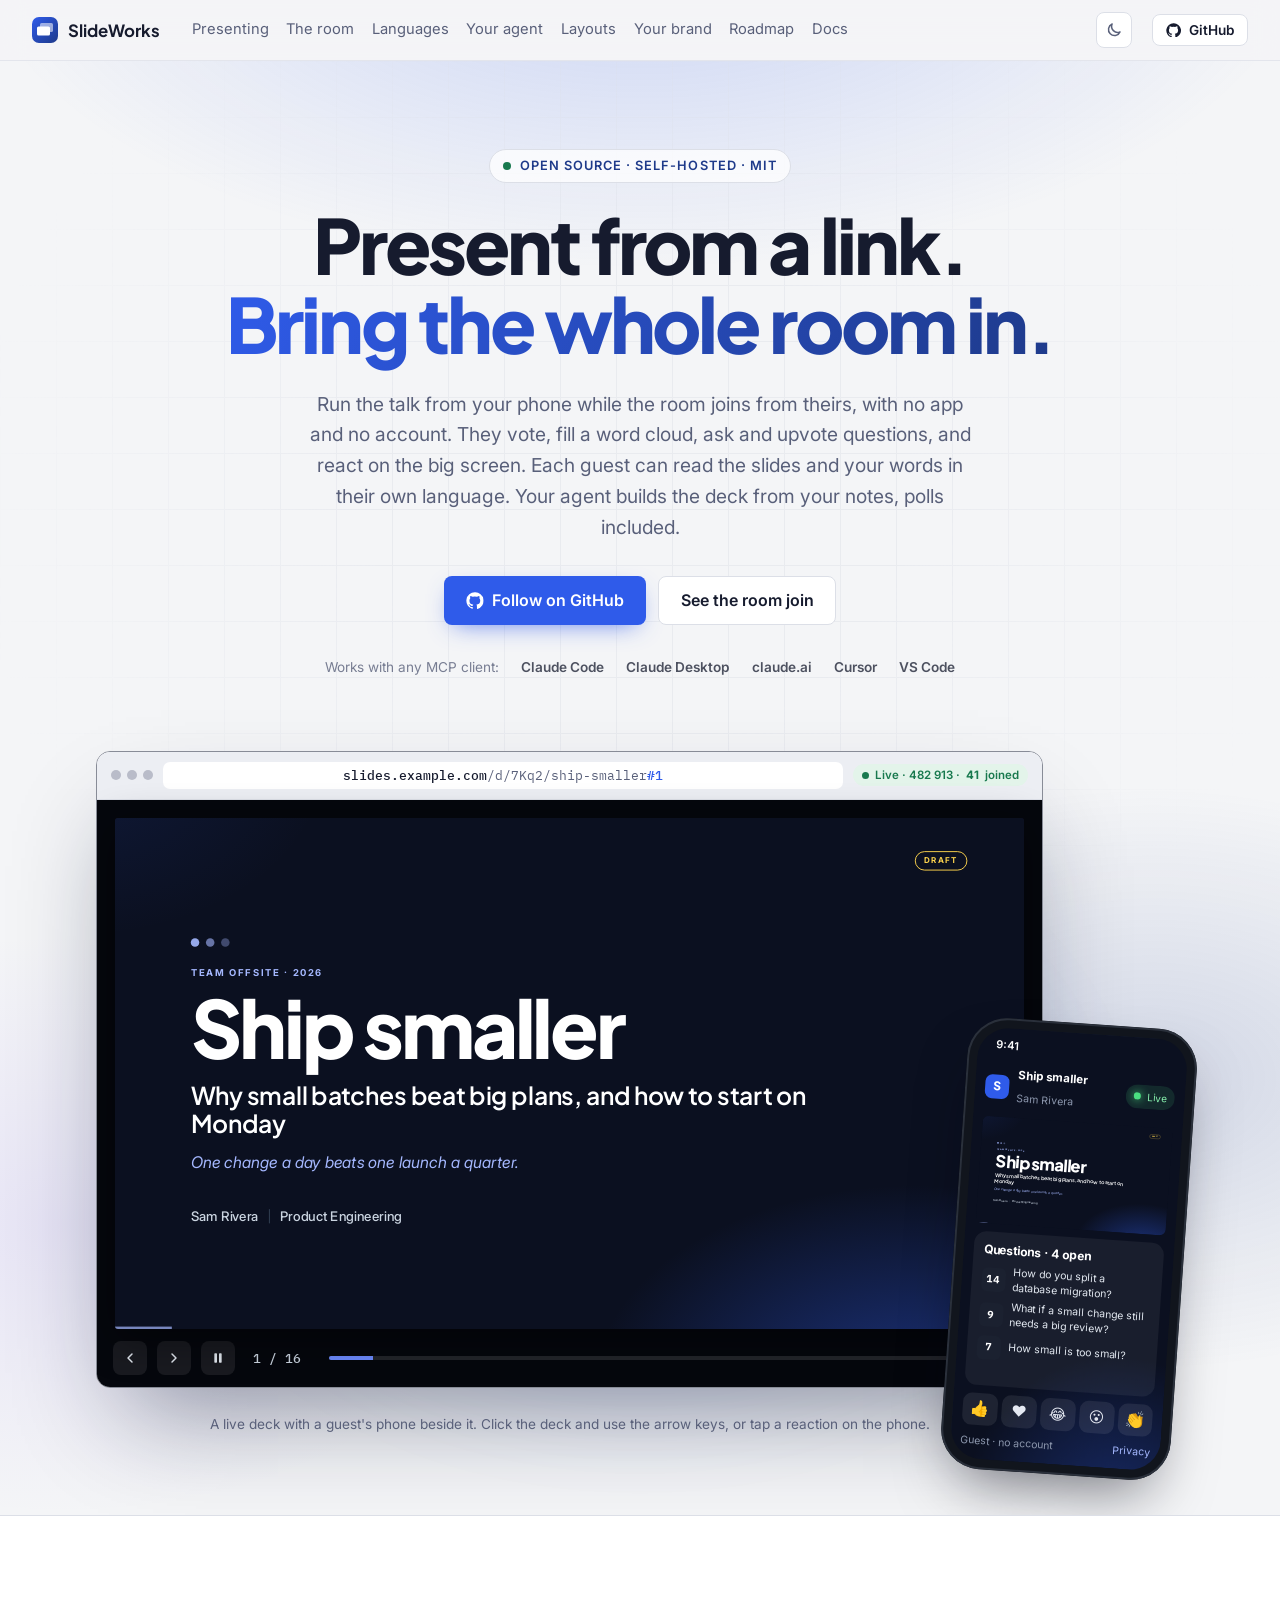
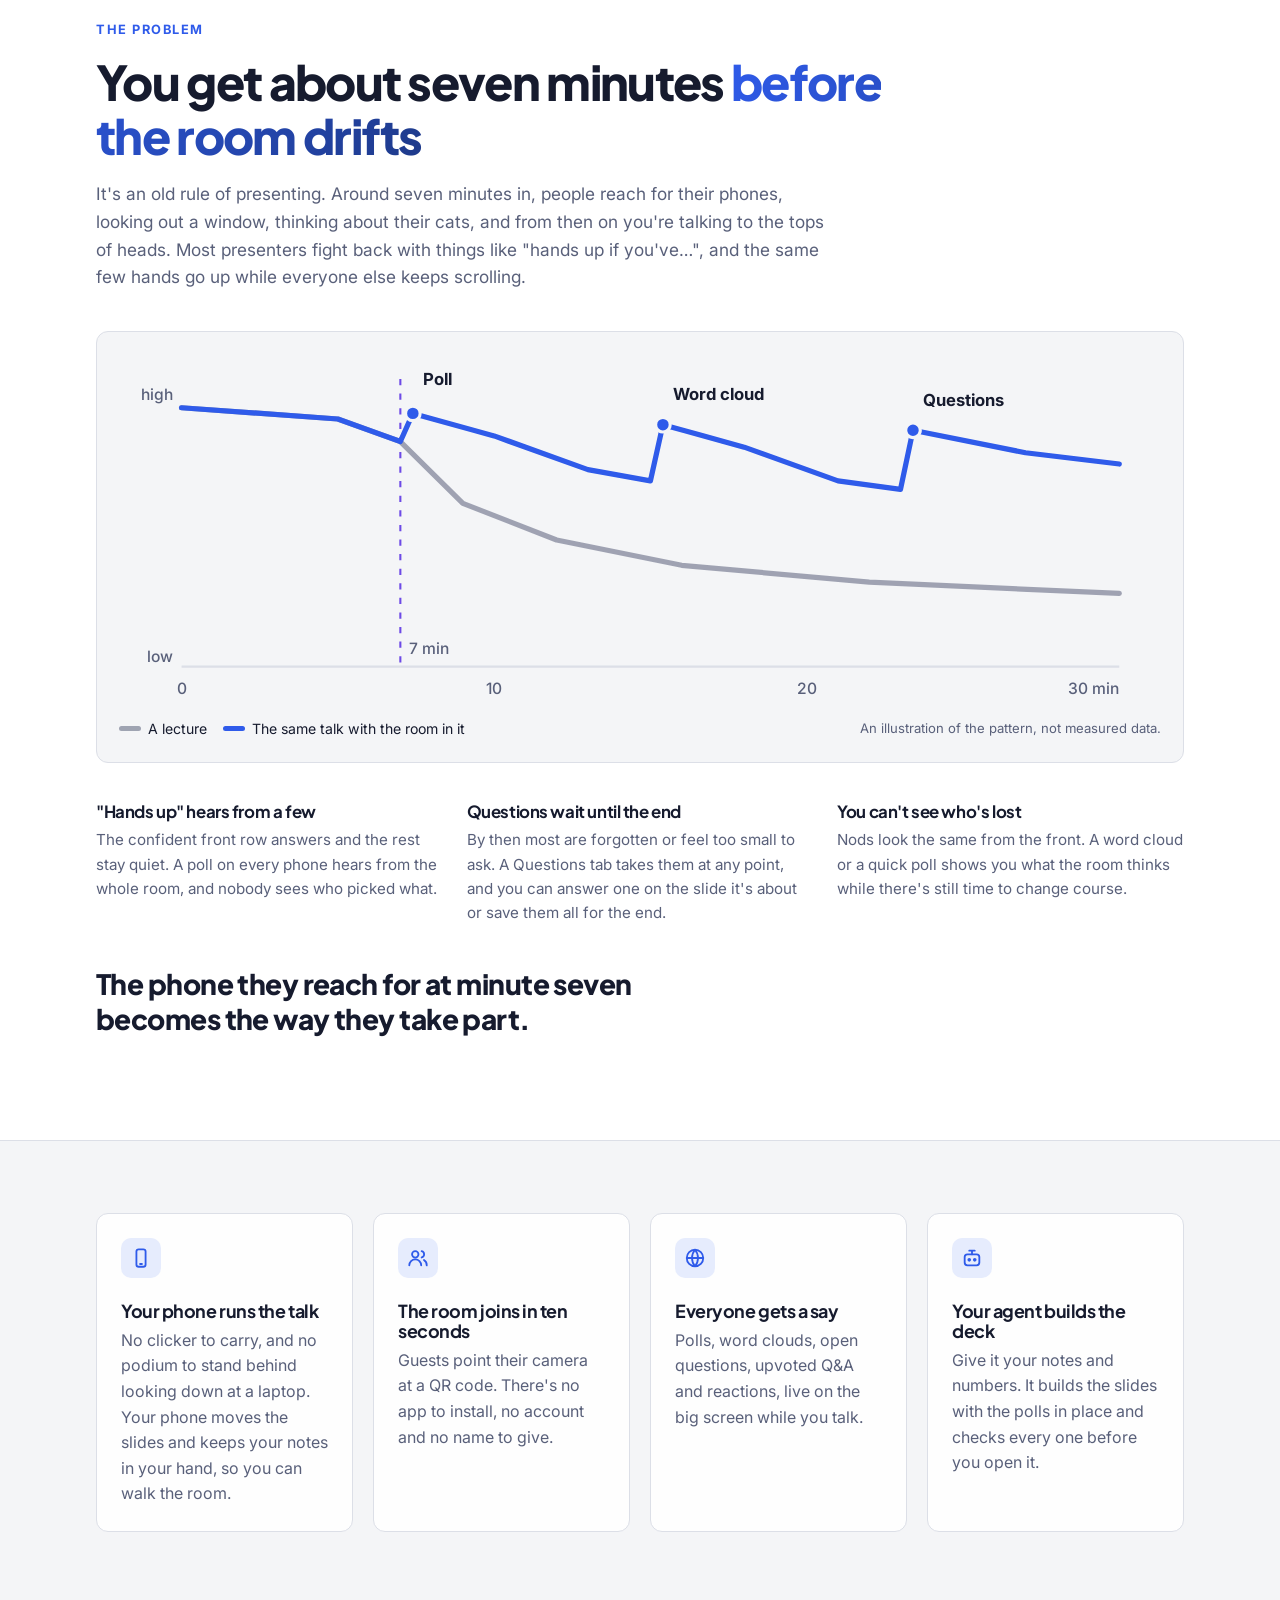
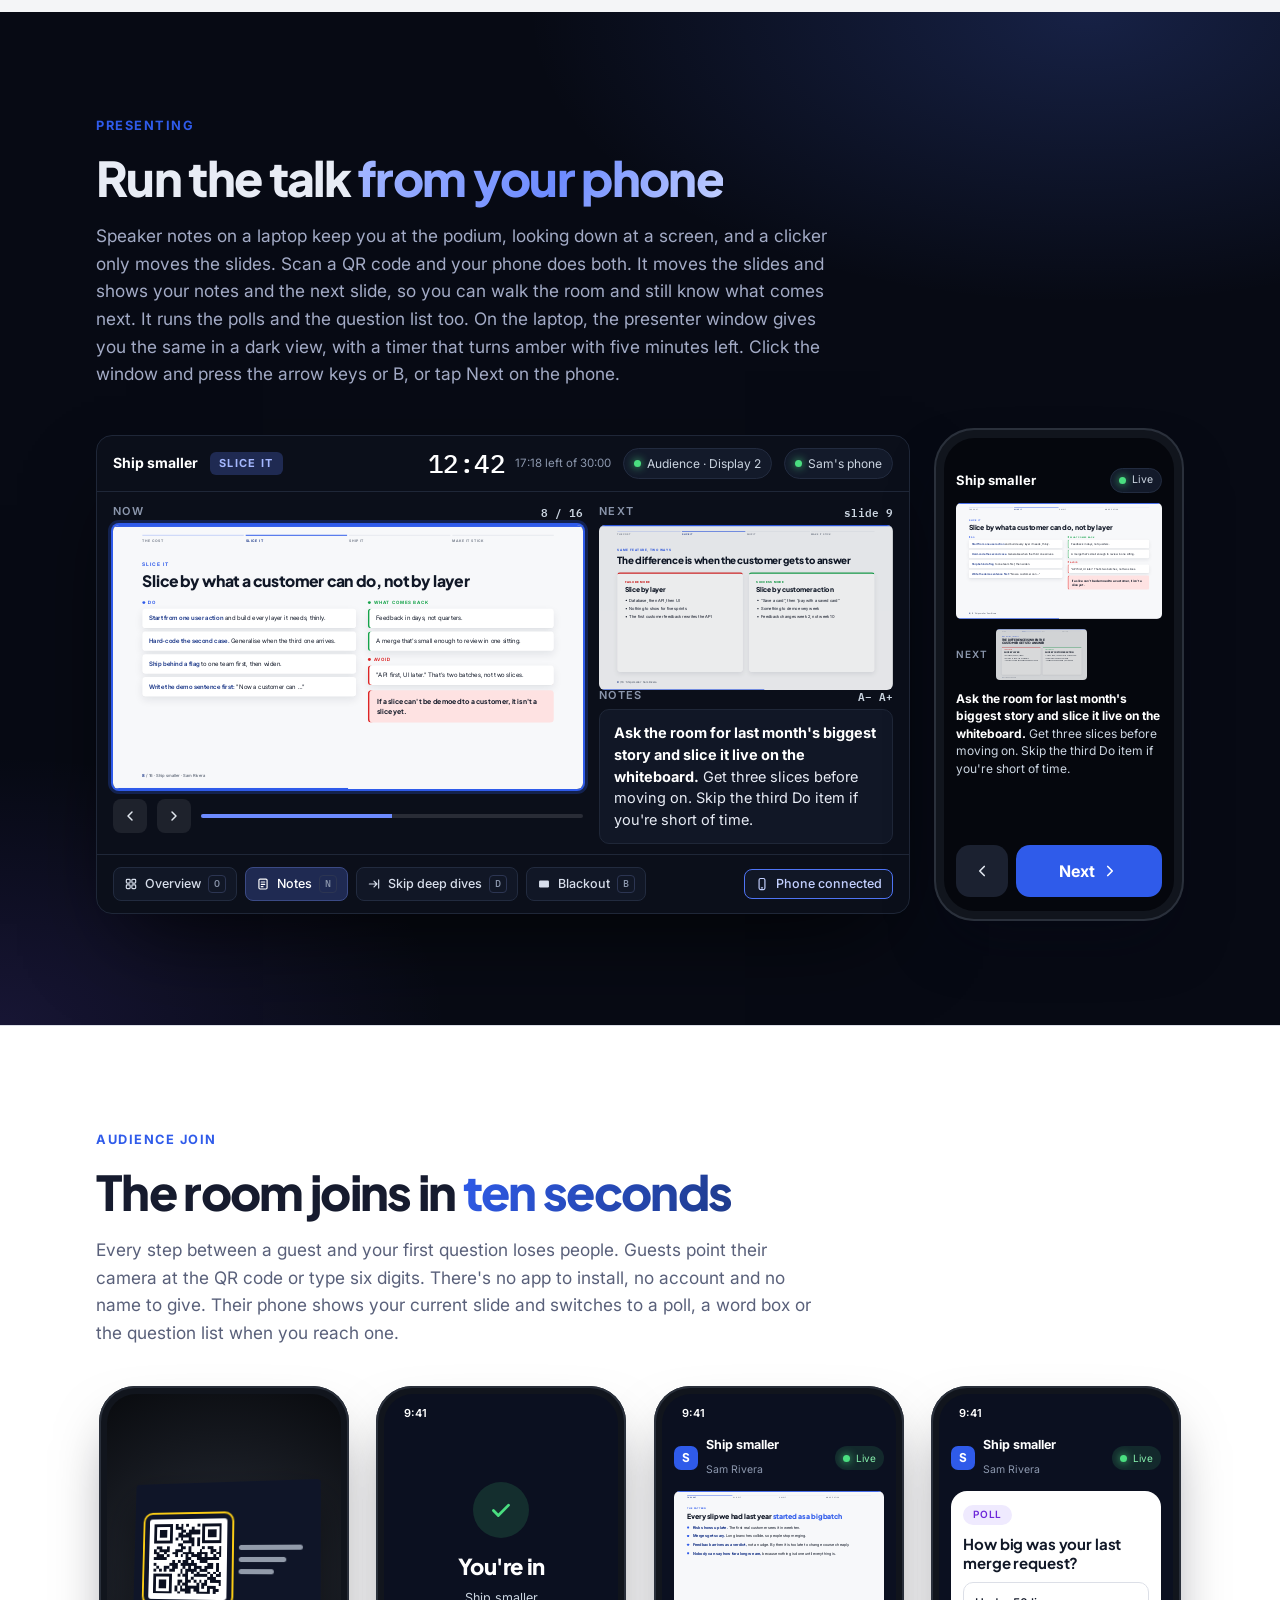
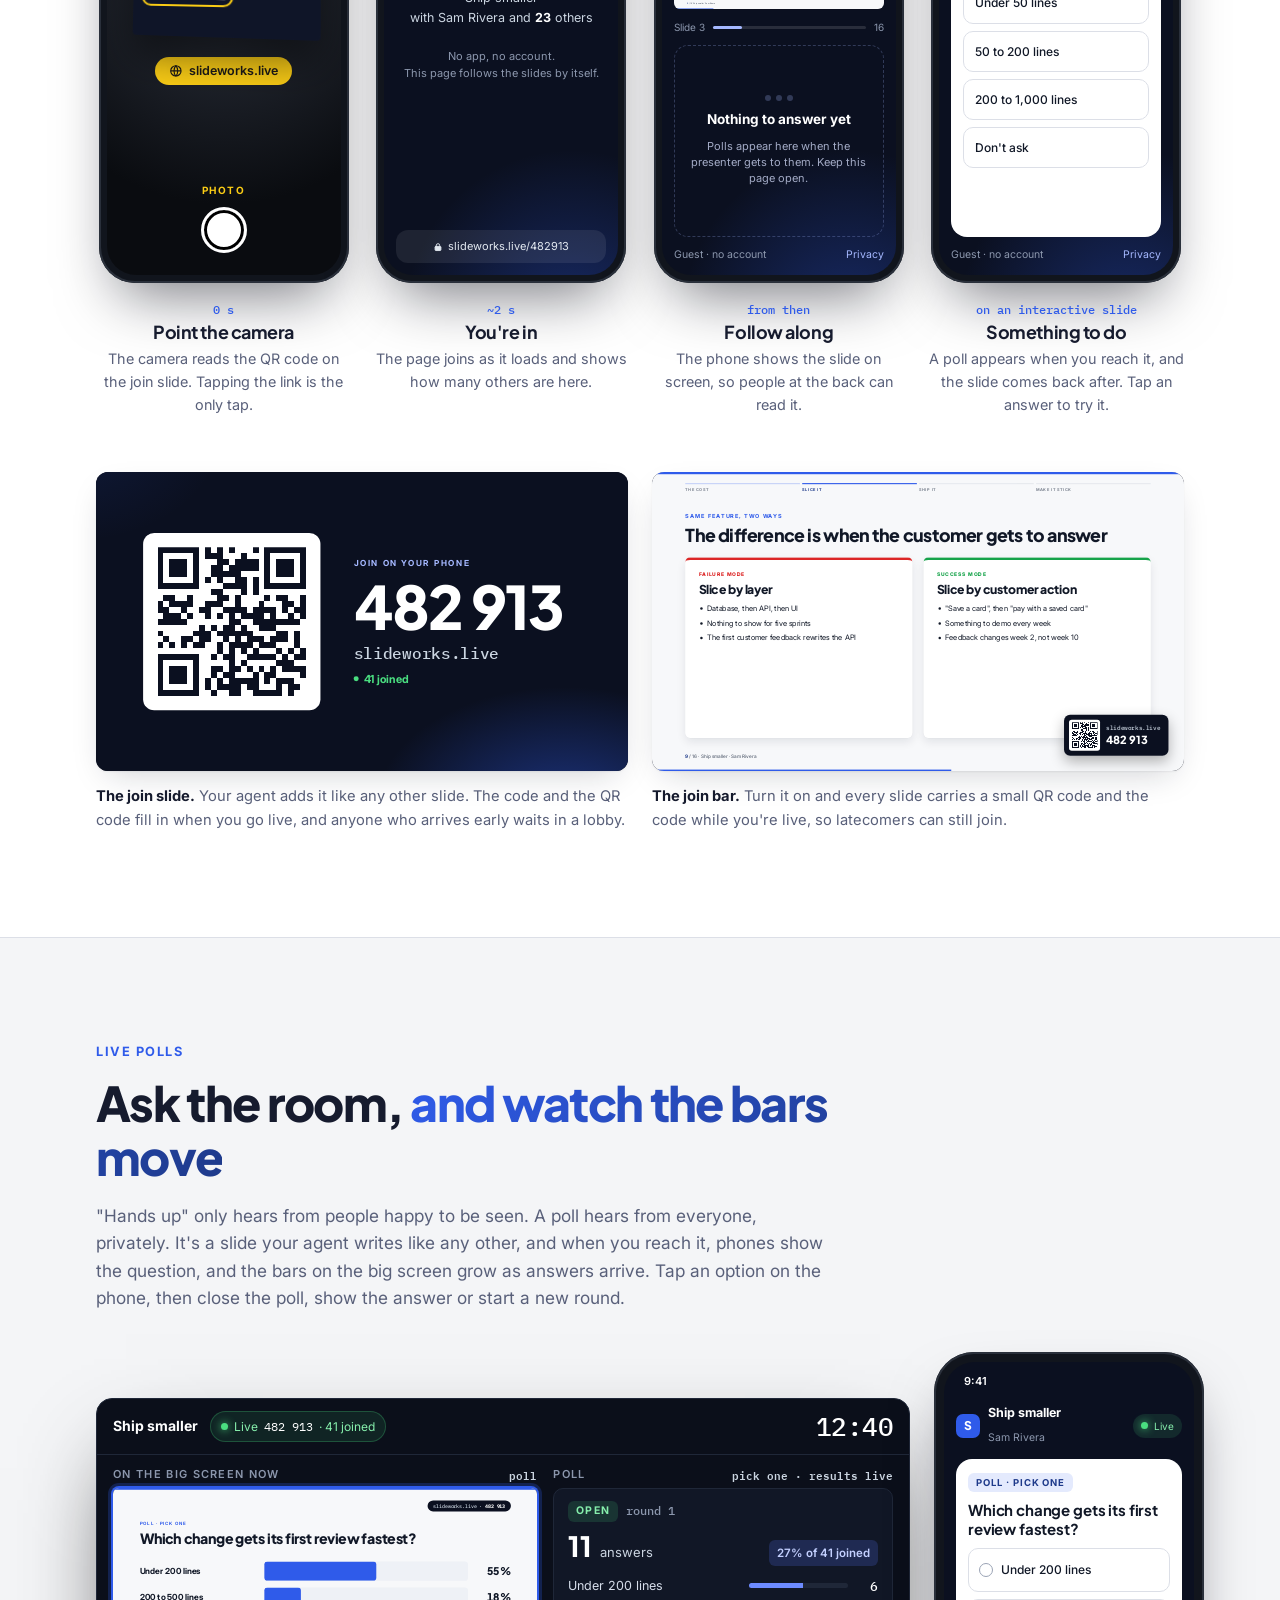
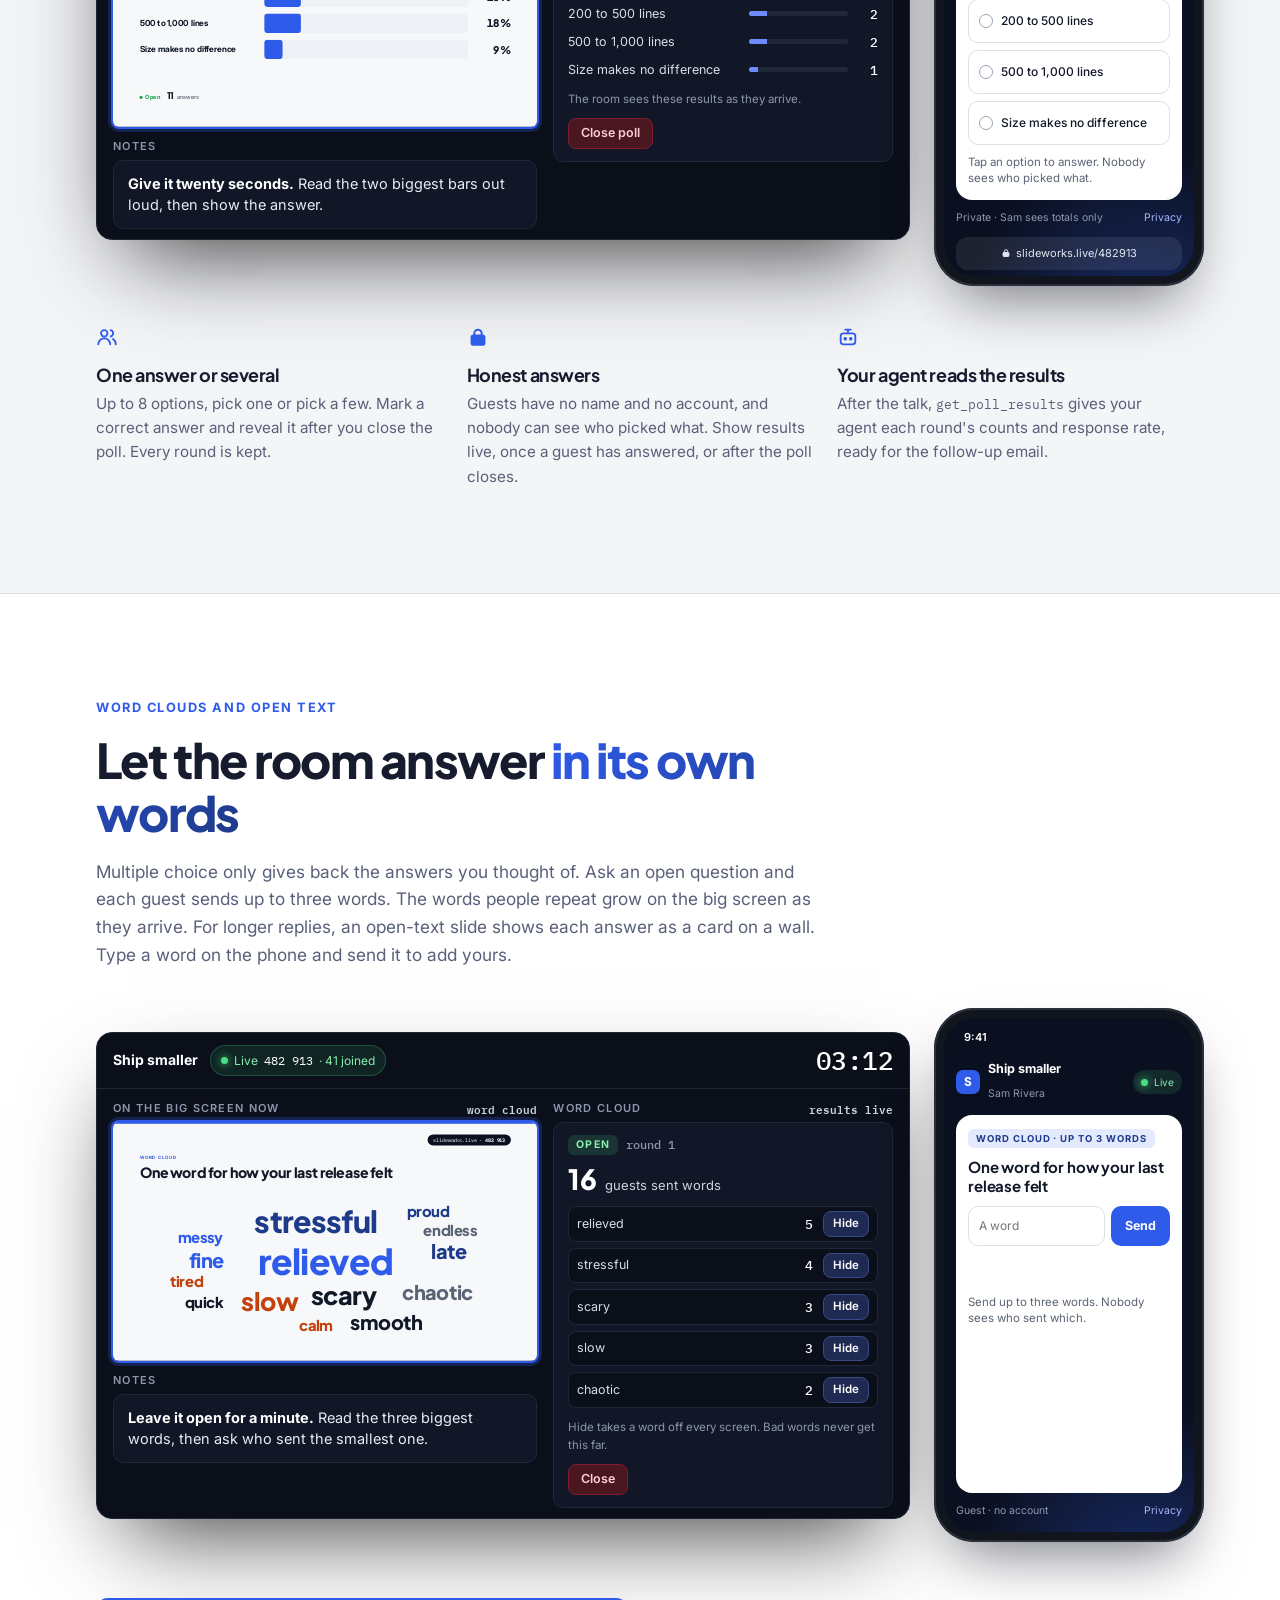
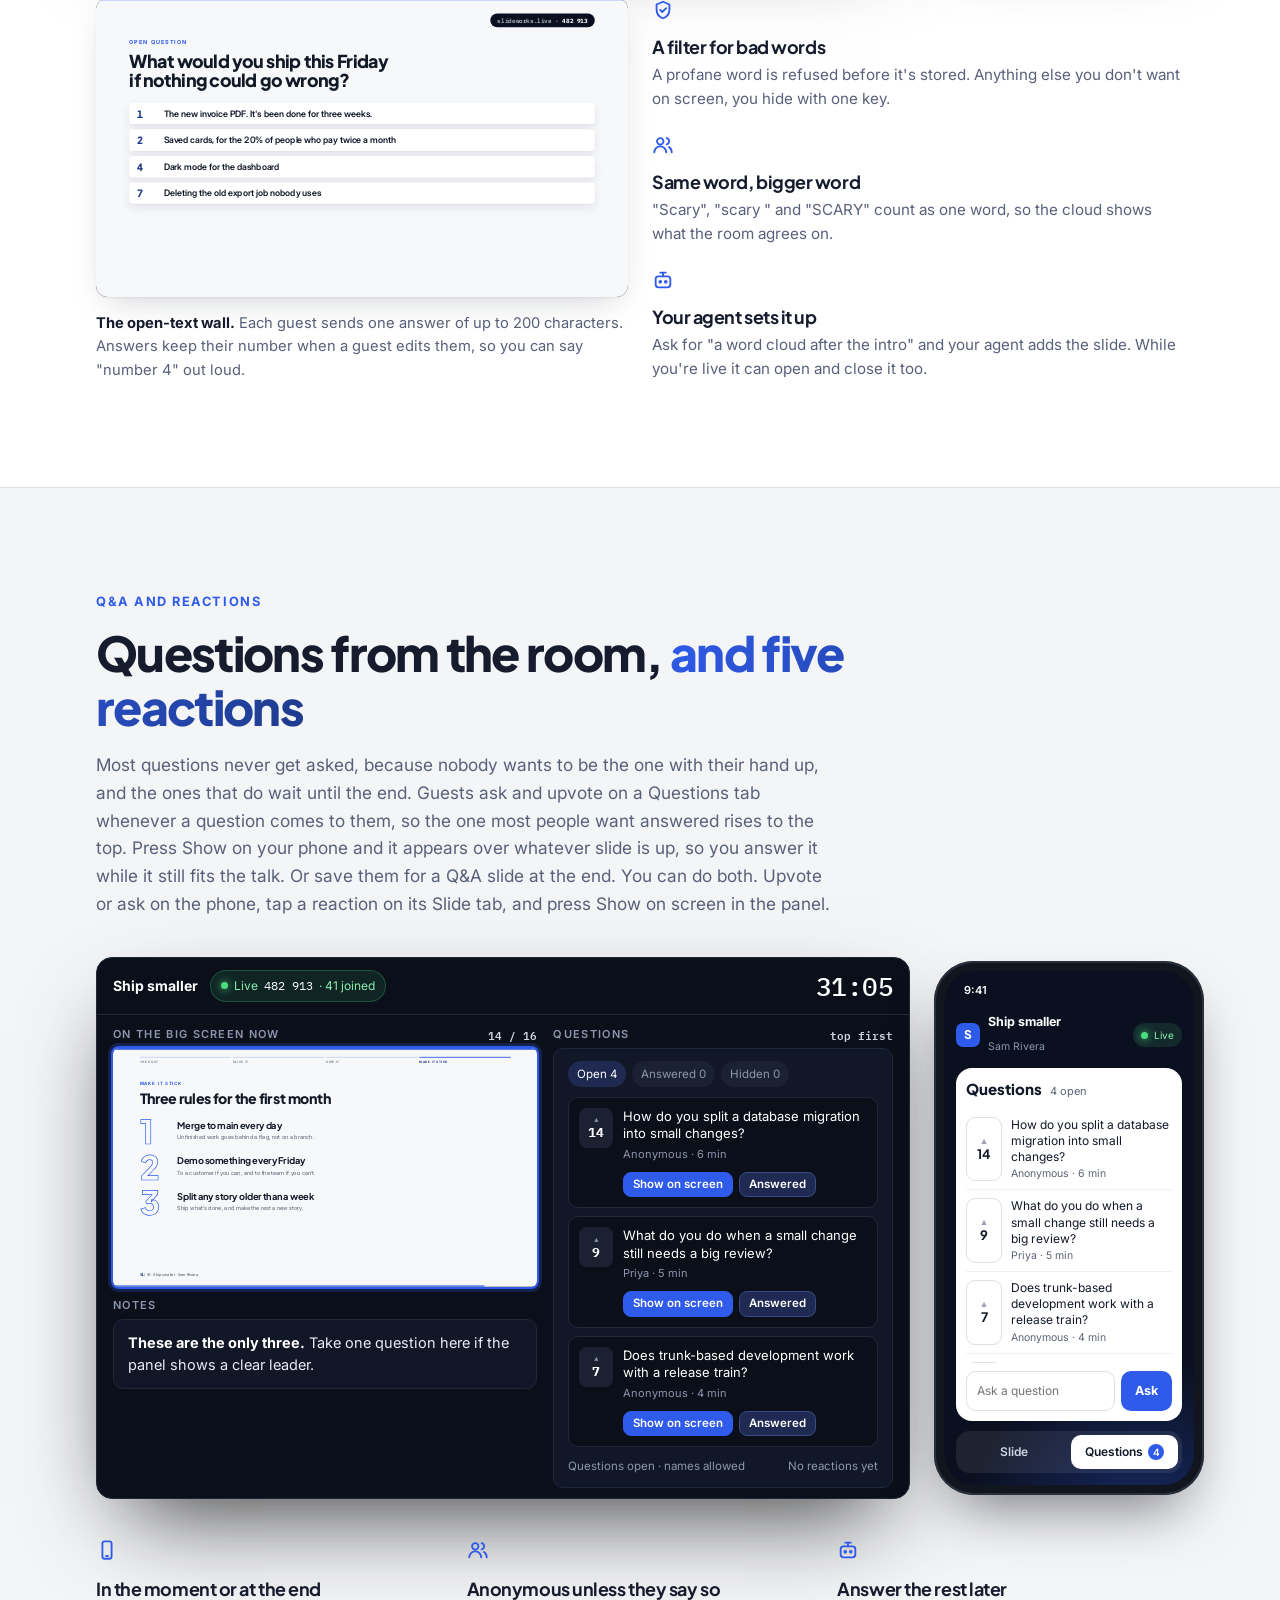
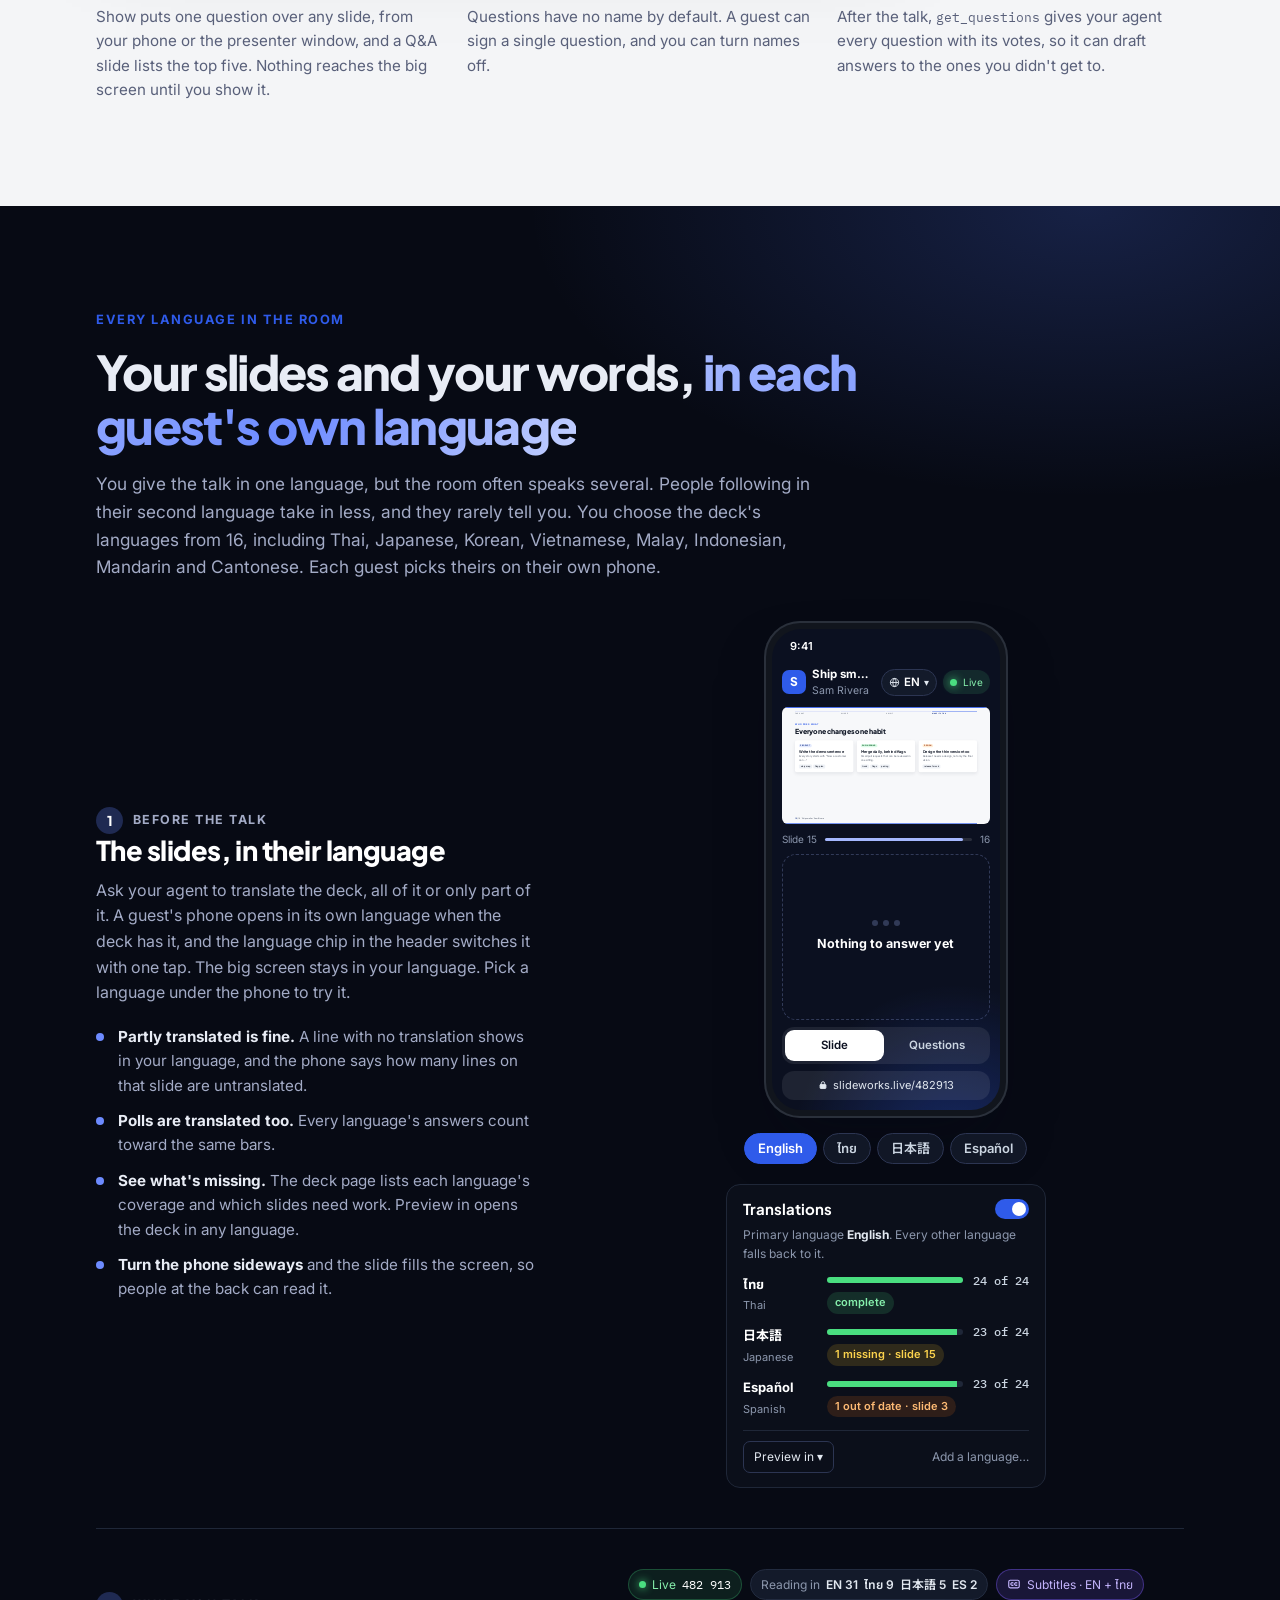
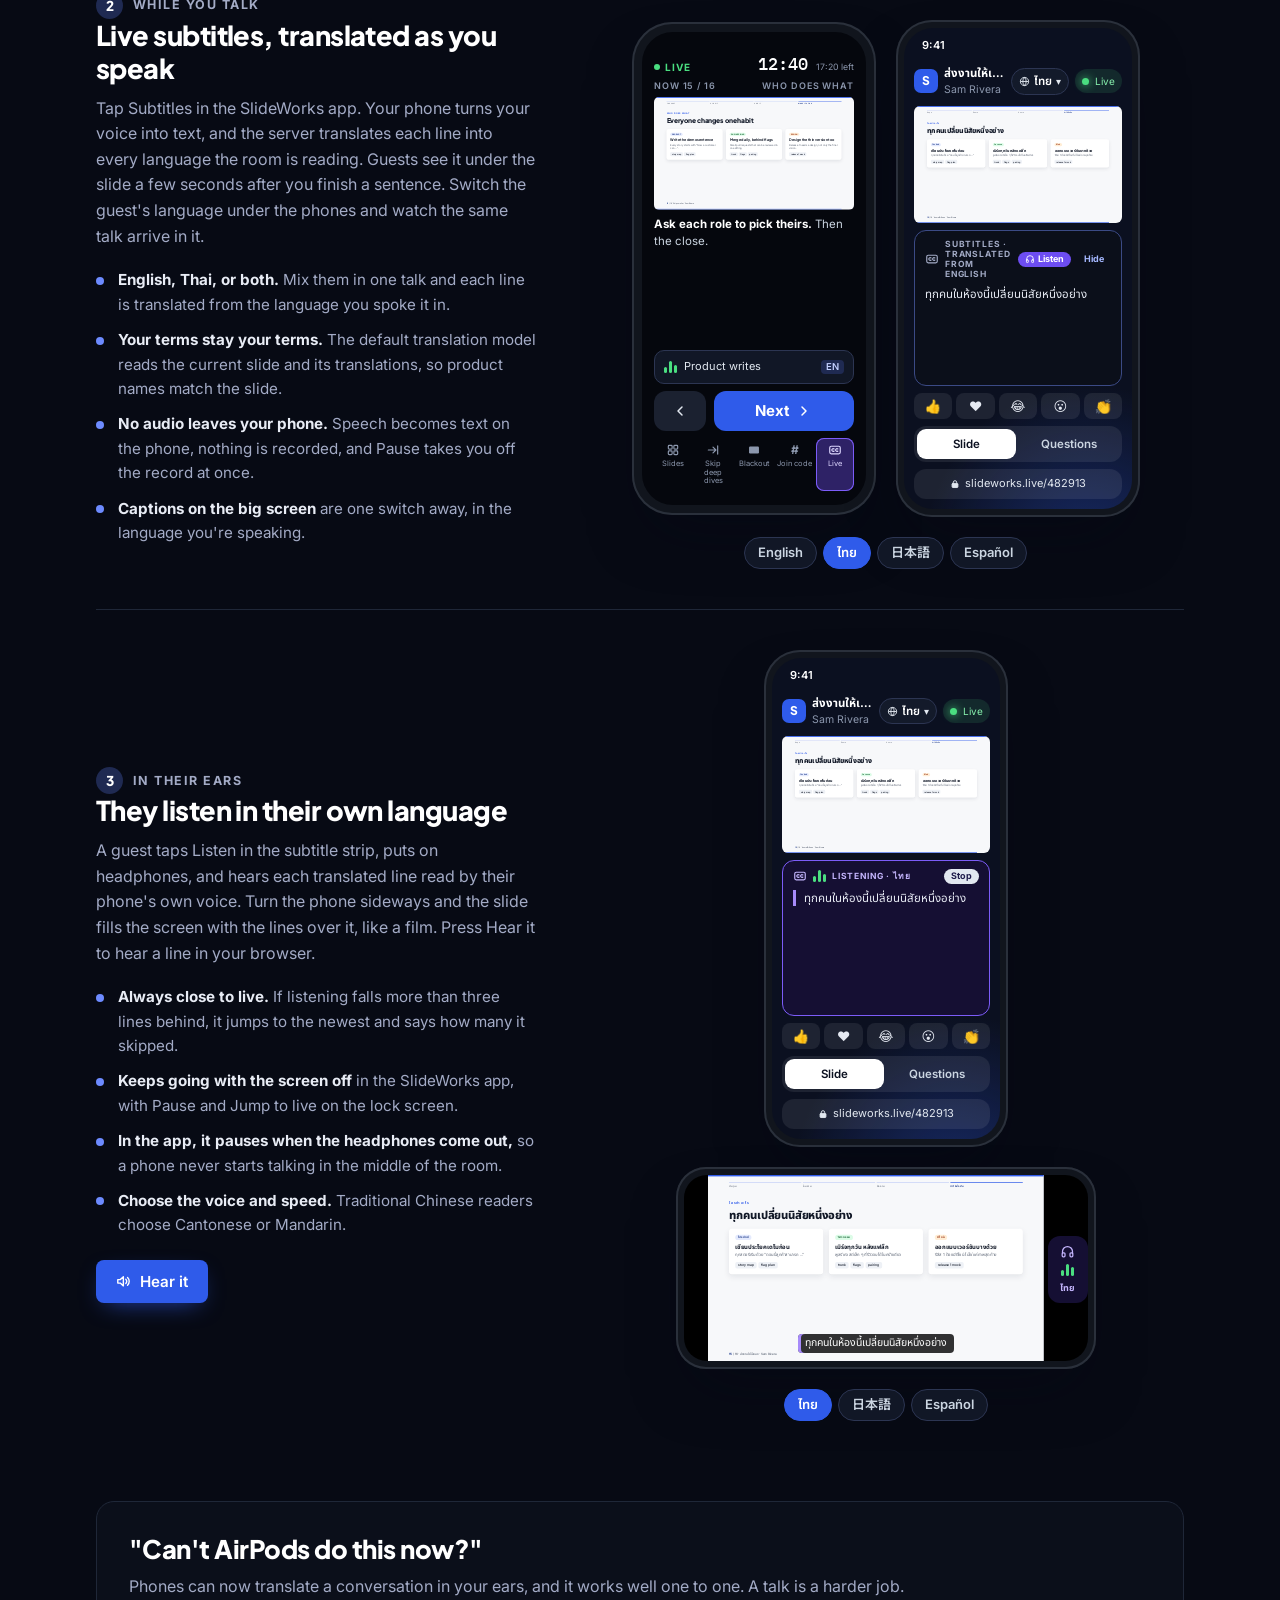
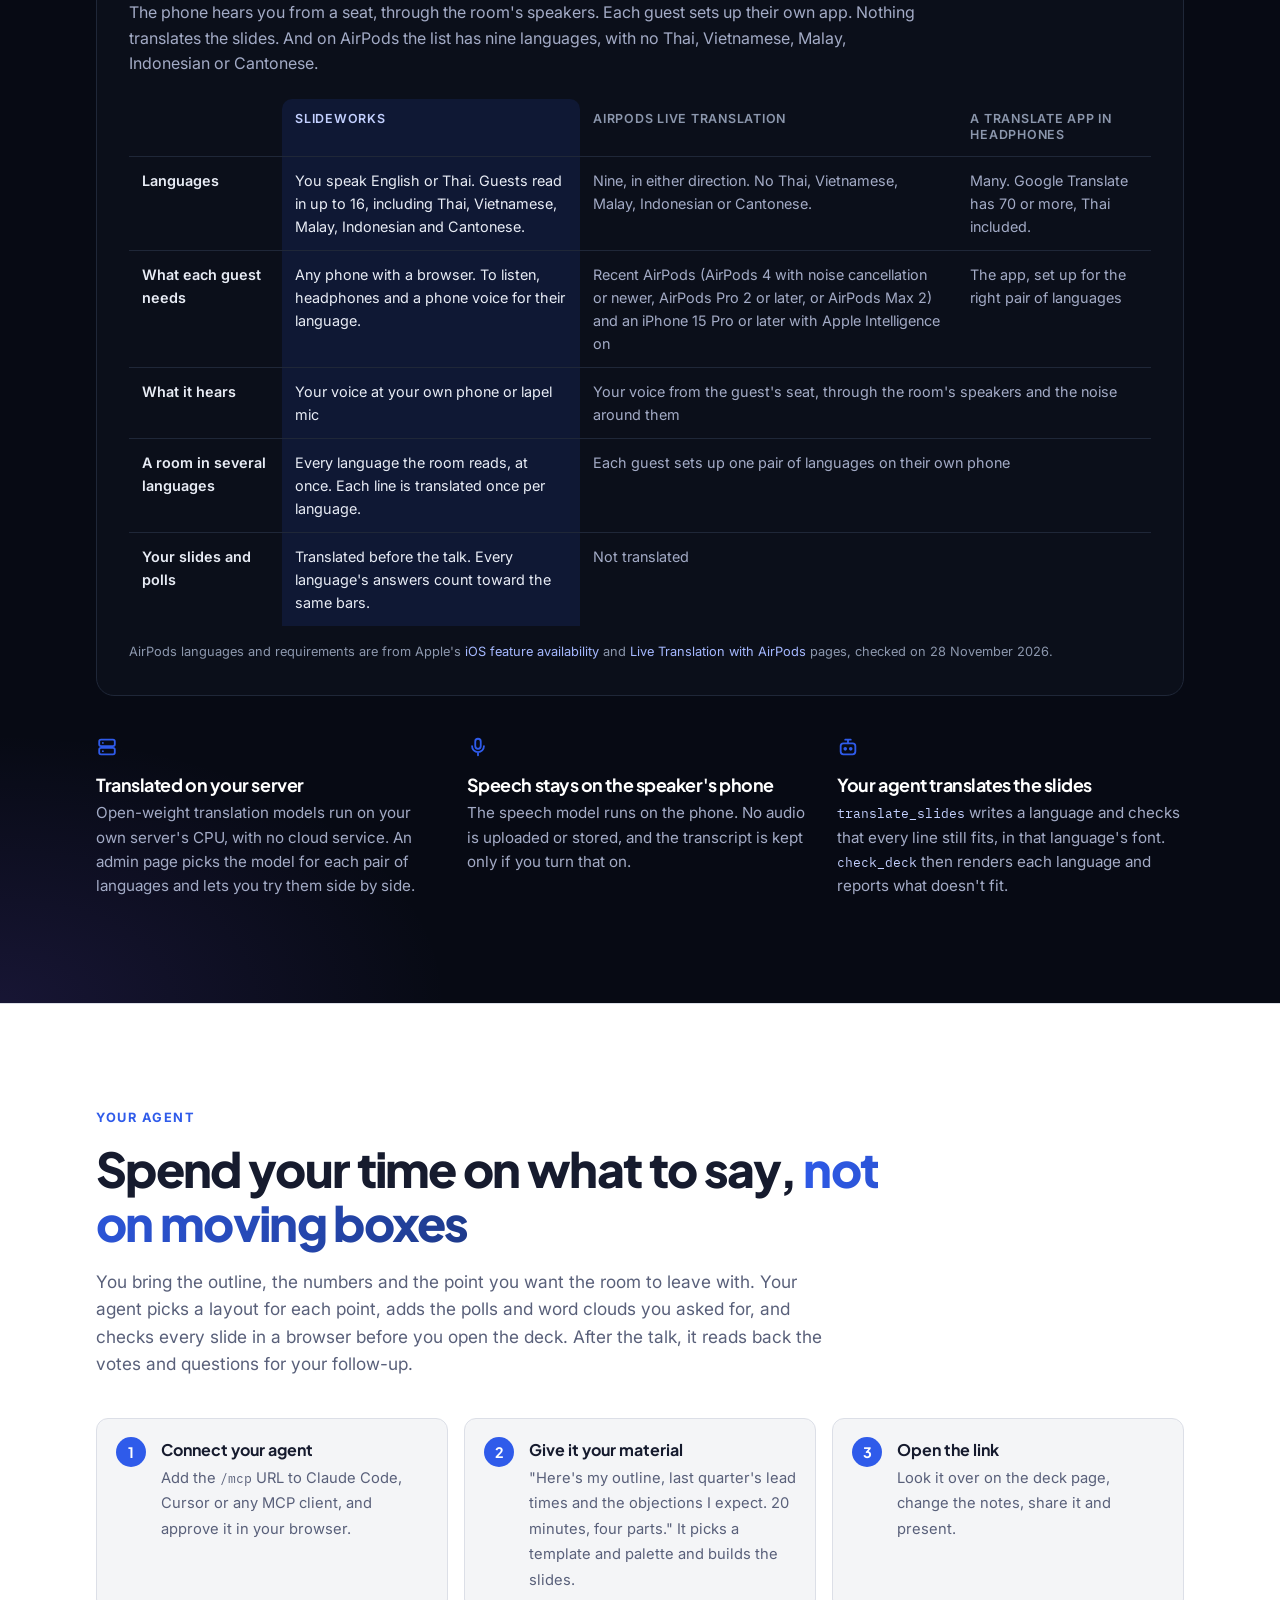
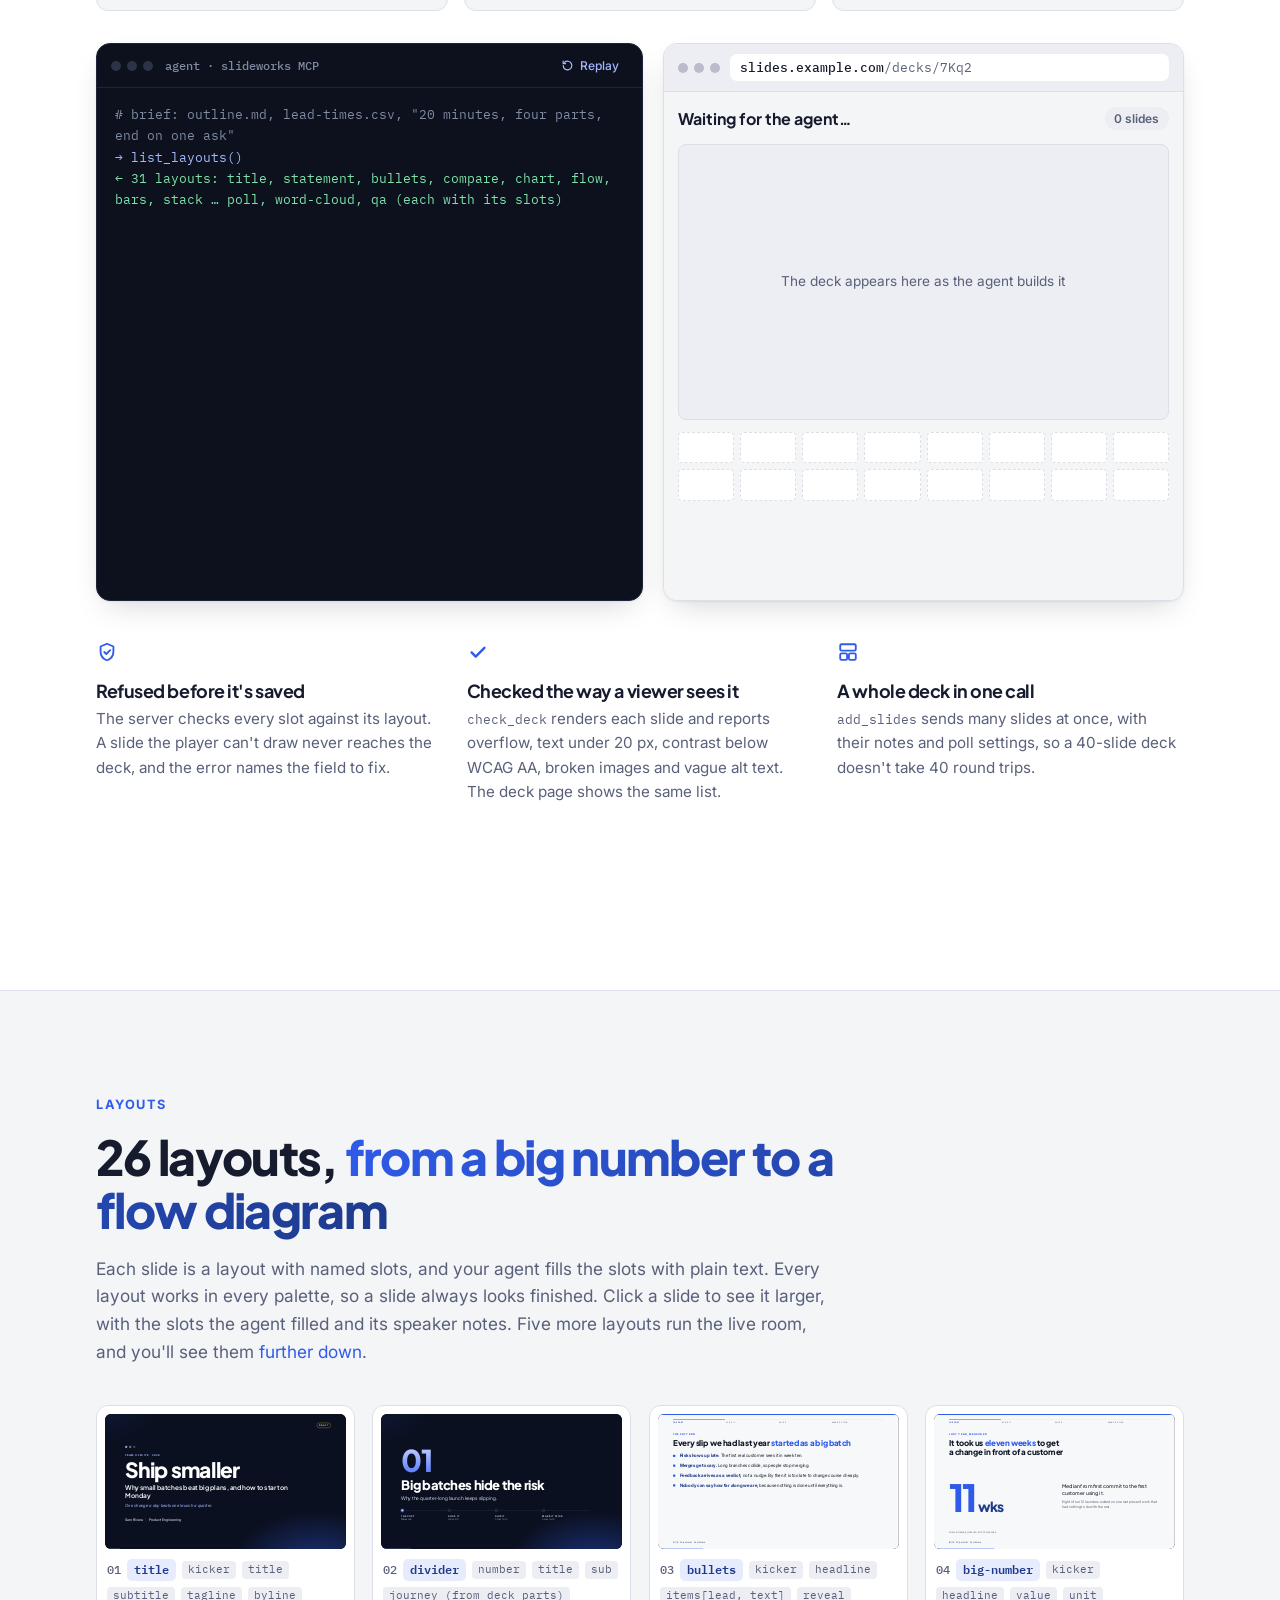
==== commit a7db6cc4: "Languages section: apply review feedback - Rename .lv and .sub to .lg-lv and .lg-sub. slides.css alr" ====
--- a/site/index.html
+++ b/site/index.html
@@ -546,15 +546,15 @@
       <div class="sec-head">
         <p class="kick">Every language in the room</p>
         <h2>Your slides and your words, <span class="grad">in each guest's own language</span></h2>
-        <p class="sec-lede">You give the talk in one language, but the room often speaks several. People following in their second language take in less, and they rarely tell you. SlideWorks helps them in three ways. The slides are already in their language when they join. Your words show as live subtitles while you talk. And they can listen to the translation in their headphones. Each guest picks from 16 languages on their own phone, including Thai, Japanese, Korean, Vietnamese, Malay, Indonesian, Mandarin and Cantonese.</p>
+        <p class="sec-lede">You give the talk in one language, but the room often speaks several. People following in their second language take in less, and they rarely tell you. You choose the deck's languages from 16, including Thai, Japanese, Korean, Vietnamese, Malay, Indonesian, Mandarin and Cantonese. Each guest picks theirs on their own phone.</p>
       </div>
 
       <!-- Level 1: slide translations (SW-883, SW-886) -->
-      <div class="lv">
+      <div class="lg-lv">
         <div class="lv-text">
           <p class="lv-n"><span>1</span>Before the talk</p>
           <h3>The slides, in their language</h3>
-          <p>Ask your agent to translate the deck, all of it or only part of it. A guest's phone opens in its own language when the deck has it, and the language chip in the header switches it with one tap. The big screen stays in your language. Pick a language on the phone to try it.</p>
+          <p>Ask your agent to translate the deck, all of it or only part of it. A guest's phone opens in its own language when the deck has it, and the language chip in the header switches it with one tap. The big screen stays in your language. Pick a language under the phone to try it.</p>
           <ul class="lv-list">
             <li><b>Partly translated is fine.</b> A line with no translation shows in your language, and the phone says how many lines on that slide are untranslated.</li>
             <li><b>Polls are translated too.</b> Every language's answers count toward the same bars.</li>
@@ -563,98 +563,98 @@
           </ul>
         </div>
         <div class="lv-vis">
-          <div class="phone aud lg-phone" aria-label="A guest's phone, reading the slides in the language picked below">
-            <div class="phone-screen aud-in">
-              <div class="aud-status">9:41</div>
-              <div class="aud-head"><span class="aud-logo">S</span><div><b data-lg-title>Ship smaller</b><small>Sam Rivera</small></div><span class="lg-chip"><svg><use href="#i-globe"/></svg><b data-lg-chip>EN</b></span><span class="pr-chip"><i></i>Live</span></div>
-              <div class="aud-slide"><div class="frame" data-lg-slide></div></div>
-              <div class="aud-prog"><span>Slide 15</span><i><b style="width:94%"></b></i><span>16</span></div>
-              <p class="lg-fall" data-lg-fall hidden><i></i>1 line on this slide is in English</p>
-              <div class="aud-wait"><span class="dots3"><i></i><i></i><i></i></span><b data-lg-wait>Nothing to answer yet</b></div>
-              <div class="aud-url"><svg><use href="#i-lock"/></svg>slideworks.live/482913</div>
-            </div>
-          </div>
-          <div class="lv-side">
-            <div class="lg-pick" role="radiogroup" aria-label="The guest's language" data-lg-pick="slides">
-              <button type="button" role="radio" data-lang="en" aria-checked="true">English</button>
-              <button type="button" role="radio" data-lang="th" aria-checked="false">ไทย</button>
-              <button type="button" role="radio" data-lang="ja" aria-checked="false">日本語</button>
-              <button type="button" role="radio" data-lang="es" aria-checked="false">Español</button>
-            </div>
-            <div class="tcard" aria-label="The Translations card on the deck page">
-              <div class="tcard-h"><b>Translations</b><span class="tsw" aria-hidden="true"><i></i></span></div>
-              <p class="tcard-p">Primary language <b>English</b>. Every other language falls back to it.</p>
-              <ul class="tcard-rows">
-                <li><div><b>ไทย</b><small>Thai</small></div><span class="tm"><i style="width:100%"></i></span><span class="tn">24 of 24</span><span class="tp ok">complete</span></li>
-                <li><div><b>日本語</b><small>Japanese</small></div><span class="tm"><i style="width:96%"></i></span><span class="tn">23 of 24</span><span class="tp warn">1 missing · slide 15</span></li>
-                <li><div><b>Español</b><small>Spanish</small></div><span class="tm"><i style="width:96%"></i></span><span class="tn">23 of 24</span><span class="tp late">1 out of date · slide 3</span></li>
-              </ul>
-              <div class="tcard-f"><span class="abtn-d">Preview in ▾</span><span>Add a language…</span></div>
-            </div>
+          <div class="lv-col">
+            <div class="phone aud lg-phone" role="img" aria-label="A guest's phone showing slide 15 in the language picked below">
+              <div class="phone-screen aud-in">
+                <div class="aud-status">9:41</div>
+                <div class="aud-head"><span class="aud-logo">S</span><div><b data-lg-title>Ship smaller</b><small>Sam Rivera</small></div><span class="lg-chip"><svg><use href="#i-globe"/></svg><b data-lg-chip>EN</b>▾</span><span class="pr-chip"><i></i>Live</span></div>
+                <div class="aud-slide"><div class="frame" data-lg-slide></div></div>
+                <div class="aud-prog"><span>Slide 15</span><i><b style="width:94%"></b></i><span>16</span></div>
+                <p class="lg-fall" data-lg-fall hidden><i></i>1 line on this slide is in English</p>
+                <div class="aud-wait"><span class="dots3"><i></i><i></i><i></i></span><b>Nothing to answer yet</b></div>
+                <div class="lg-tabs"><span class="on">Slide</span><span>Questions</span></div>
+                <div class="aud-url"><svg><use href="#i-lock"/></svg>slideworks.live/482913</div>
+              </div>
+            </div>
+            <div class="lg-pick" role="group" aria-label="The guest's language" data-lg-pick="slides">
+              <button type="button" data-lang="en" aria-pressed="true">English</button>
+              <button type="button" data-lang="th" aria-pressed="false" lang="th">ไทย</button>
+              <button type="button" data-lang="ja" aria-pressed="false" lang="ja">日本語</button>
+              <button type="button" data-lang="es" aria-pressed="false" lang="es">Español</button>
+            </div>
+          </div>
+          <div class="tcard" role="img" aria-label="The Translations card on the deck page. Primary language English. Thai 24 of 24 lines, complete. Japanese 23 of 24, 1 missing on slide 15. Spanish 23 of 24, 1 out of date on slide 3.">
+            <div class="tcard-h"><b>Translations</b><span class="tsw"><i></i></span></div>
+            <p class="tcard-p">Primary language <b>English</b>. Every other language falls back to it.</p>
+            <ul class="tcard-rows">
+              <li><div><b>ไทย</b><small>Thai</small></div><span class="tm"><i style="width:100%"></i></span><span class="tn">24 of 24</span><span class="tp ok">complete</span></li>
+              <li><div><b>日本語</b><small>Japanese</small></div><span class="tm"><i style="width:96%"></i></span><span class="tn">23 of 24</span><span class="tp warn">1 missing · slide 15</span></li>
+              <li><div><b>Español</b><small>Spanish</small></div><span class="tm"><i style="width:96%"></i></span><span class="tn">23 of 24</span><span class="tp late">1 out of date · slide 3</span></li>
+            </ul>
+            <div class="tcard-f"><span class="abtn-d">Preview in ▾</span><span>Add a language…</span></div>
           </div>
         </div>
       </div>
 
       <!-- Level 2: live subtitles (SW-884, translation engine SW-943) -->
-      <div class="lv">
+      <div class="lg-lv">
         <div class="lv-text">
           <p class="lv-n"><span>2</span>While you talk</p>
           <h3>Live subtitles, translated as you speak</h3>
-          <p>Tap Subtitles in the SlideWorks app. Your phone turns your voice into text, and the server translates each line into every language the room is reading. Guests see it under the slide within about three seconds of the end of your sentence. Switch the guest's language below and watch the same talk arrive in it.</p>
+          <p>Tap Subtitles in the SlideWorks app. Your phone turns your voice into text, and the server translates each line into every language the room is reading. Guests see it under the slide a few seconds after you finish a sentence. Switch the guest's language under the phones and watch the same talk arrive in it.</p>
           <ul class="lv-list">
             <li><b>English, Thai, or both.</b> Mix them in one talk and each line is translated from the language you spoke it in.</li>
-            <li><b>Your terms stay your terms.</b> The translation reads the current slide and its translations, so product names come out the same as on the slide.</li>
+            <li><b>Your terms stay your terms.</b> The default translation model reads the current slide and its translations, so product names match the slide.</li>
             <li><b>No audio leaves your phone.</b> Speech becomes text on the phone, nothing is recorded, and Pause takes you off the record at once.</li>
             <li><b>Captions on the big screen</b> are one switch away, in the language you're speaking.</li>
           </ul>
         </div>
         <div class="lv-vis">
-          <div class="lv-bar" aria-label="The presenter window's live chips">
+          <div class="lv-bar" role="img" aria-label="The presenter window's chips: live with code 482 913, reading in English 31, Thai 9, Japanese 5, Spanish 2, and subtitles on in English and Thai">
             <span class="pr-chip live"><i></i>Live <span class="mono">482 913</span></span>
             <span class="rd-chip">Reading in <b>EN 31</b> <b>ไทย 9</b> <b>日本語 5</b> <b>ES 2</b></span>
             <span class="cc-chip"><svg><use href="#i-cc"/></svg>Subtitles · EN + ไทย</span>
           </div>
-          <div class="phone remote sp-phone" aria-label="The speaker's phone in the SlideWorks app">
+          <div class="phone remote sp-phone" role="img" aria-label="The speaker's phone in the SlideWorks app, with subtitles live and the words it just heard above Next">
             <div class="phone-screen">
-              <div class="rm-top"><b>Ship smaller</b><span class="pr-chip"><i></i>Live</span></div>
+              <div class="sp-status"><span class="sp-live"><i></i>Live</span><b>12:40</b><small>17:20 left</small></div>
+              <div class="sp-now"><span>Now 15 / 16</span><span>Who does what</span></div>
               <div class="rm-cur"><div class="frame" data-slide="cards"></div></div>
               <div class="rm-notes"><b>Ask each role to pick theirs.</b> Then the close.</div>
-              <div class="sp-tick" aria-live="off"><span class="sp-lvl"><i></i><i></i><i></i></span><span class="sp-words" data-sp-words>…</span><span class="sp-tag" data-sp-tag>EN</span></div>
-              <div class="rm-ctl">
-                <button type="button" aria-label="Previous slide" tabindex="-1"><svg><use href="#i-left"/></svg></button>
-                <button type="button" class="rm-next-btn" tabindex="-1">Next<svg><use href="#i-right"/></svg></button>
-              </div>
-              <div class="sp-acts" aria-hidden="true"><span><svg><use href="#i-grid"/></svg>Slides</span><span><svg><use href="#i-skip"/></svg>Skip</span><span><svg><use href="#i-black"/></svg>Blackout</span><span>#<br>Join</span><span class="on"><svg><use href="#i-cc"/></svg>Live</span></div>
-            </div>
-          </div>
-          <div class="phone aud lg-phone" aria-label="A guest's phone with the subtitle strip">
+              <div class="sp-tick"><span class="sp-lvl"><i></i><i></i><i></i></span><span class="sp-words" data-sp-words>…</span><span class="sp-tag" data-sp-tag>EN</span></div>
+              <div class="rm-ctl"><span class="rm-btn"><svg><use href="#i-left"/></svg></span><span class="rm-btn rm-next-btn">Next<svg><use href="#i-right"/></svg></span></div>
+              <div class="sp-acts"><span><svg><use href="#i-grid"/></svg>Slides</span><span><svg><use href="#i-skip"/></svg>Skip deep dives</span><span><svg><use href="#i-black"/></svg>Blackout</span><span><b>#</b>Join code</span><span class="on"><svg><use href="#i-cc"/></svg>Live</span></div>
+            </div>
+          </div>
+          <div class="phone aud lg-phone" role="img" aria-label="A guest's phone with the subtitle strip under the slide, in the language picked below">
             <div class="phone-screen aud-in">
               <div class="aud-status">9:41</div>
-              <div class="aud-head"><span class="aud-logo">S</span><div><b data-lg-title>Ship smaller</b><small>Sam Rivera</small></div><span class="lg-chip"><svg><use href="#i-globe"/></svg><b data-lg-chip>EN</b></span><span class="pr-chip"><i></i>Live</span></div>
+              <div class="aud-head"><span class="aud-logo">S</span><div><b data-lg-title>Ship smaller</b><small>Sam Rivera</small></div><span class="lg-chip"><svg><use href="#i-globe"/></svg><b data-lg-chip>EN</b>▾</span><span class="pr-chip"><i></i>Live</span></div>
               <div class="aud-slide"><div class="frame" data-lg-slide></div></div>
-              <div class="sub" aria-live="polite">
-                <div class="sub-h"><svg><use href="#i-cc"/></svg><span data-sub-head>Subtitles · live</span><span class="sub-hide">Hide</span></div>
+              <div class="lg-sub">
+                <div class="sub-h"><svg><use href="#i-cc"/></svg><span data-sub-head>Subtitles · live</span><span class="sub-listen" data-sub-listen hidden><svg><use href="#i-head"/></svg>Listen</span><span class="sub-hide">Hide</span></div>
                 <div class="sub-lines" data-sub-lines></div>
               </div>
-              <div class="rx-row mini" aria-hidden="true"><span>👍</span><span>❤️</span><span>😂</span><span>😮</span><span>👏</span></div>
+              <div class="rx-row mini"><span>👍</span><span>❤️</span><span>😂</span><span>😮</span><span>👏</span></div>
+              <div class="lg-tabs"><span class="on">Slide</span><span>Questions</span></div>
               <div class="aud-url"><svg><use href="#i-lock"/></svg>slideworks.live/482913</div>
             </div>
           </div>
-          <div class="lg-pick wide" role="radiogroup" aria-label="The guest's language" data-lg-pick="subs">
-            <button type="button" role="radio" data-lang="en" aria-checked="false">English</button>
-            <button type="button" role="radio" data-lang="th" aria-checked="true">ไทย</button>
-            <button type="button" role="radio" data-lang="ja" aria-checked="false">日本語</button>
-            <button type="button" role="radio" data-lang="es" aria-checked="false">Español</button>
+          <div class="lg-pick wide" role="group" aria-label="The guest's language" data-lg-pick="subs">
+            <button type="button" data-lang="en" aria-pressed="false">English</button>
+            <button type="button" data-lang="th" aria-pressed="true" lang="th">ไทย</button>
+            <button type="button" data-lang="ja" aria-pressed="false" lang="ja">日本語</button>
+            <button type="button" data-lang="es" aria-pressed="false" lang="es">Español</button>
           </div>
         </div>
       </div>
 
       <!-- Level 3: listening (SW-885) -->
-      <div class="lv">
+      <div class="lg-lv">
         <div class="lv-text">
           <p class="lv-n"><span>3</span>In their ears</p>
-          <h3>Listen to the talk in your own language</h3>
-          <p>A guest taps Listen in the subtitle strip, puts on headphones, and hears each translated line read by their phone's own voice. Turn the phone sideways and the slide fills the screen with the lines over it, like a film. Press Hear it to try a line in your browser.</p>
+          <h3>They listen in their own language</h3>
+          <p>A guest taps Listen in the subtitle strip, puts on headphones, and hears each translated line read by their phone's own voice. Turn the phone sideways and the slide fills the screen with the lines over it, like a film. Press Hear it to hear a line in your browser.</p>
           <ul class="lv-list">
             <li><b>Always close to live.</b> If listening falls more than three lines behind, it jumps to the newest and says how many it skipped.</li>
             <li><b>Keeps going with the screen off</b> in the SlideWorks app, with Pause and Jump to live on the lock screen.</li>
@@ -667,29 +667,31 @@
           </div>
         </div>
         <div class="lv-vis">
-          <div class="phone aud lg-phone" aria-label="A guest's phone, listening">
+          <div class="phone aud lg-phone" role="img" aria-label="A guest's phone listening: the line being read is marked, and the next one waits under it">
             <div class="phone-screen aud-in">
               <div class="aud-status">9:41</div>
-              <div class="aud-head"><span class="aud-logo">S</span><div><b data-lg-title>Ship smaller</b><small>Sam Rivera</small></div><span class="lg-chip"><svg><use href="#i-globe"/></svg><b data-lg-chip>ไทย</b></span><span class="pr-chip"><i></i>Live</span></div>
+              <div class="aud-head"><span class="aud-logo">S</span><div><b data-lg-title>Ship smaller</b><small>Sam Rivera</small></div><span class="lg-chip"><svg><use href="#i-globe"/></svg><b data-lg-chip>ไทย</b>▾</span><span class="pr-chip"><i></i>Live</span></div>
               <div class="aud-slide"><div class="frame" data-lg-slide></div></div>
-              <div class="sub listening">
+              <div class="lg-sub listening">
                 <div class="sub-h"><svg><use href="#i-cc"/></svg><span class="sp-lvl"><i></i><i></i><i></i></span><span data-listen-head>Listening · ไทย</span><span class="sub-stop">Stop</span></div>
                 <div class="sub-lines" data-listen-lines></div>
+                <p class="sub-skip" data-listen-skip hidden>↷ Skipped 1 line to stay live</p>
               </div>
-              <div class="rx-row mini" aria-hidden="true"><span>👍</span><span>❤️</span><span>😂</span><span>😮</span><span>👏</span></div>
+              <div class="rx-row mini"><span>👍</span><span>❤️</span><span>😂</span><span>😮</span><span>👏</span></div>
+              <div class="lg-tabs"><span class="on">Slide</span><span>Questions</span></div>
               <div class="aud-url"><svg><use href="#i-lock"/></svg>slideworks.live/482913</div>
             </div>
           </div>
-          <div class="land" aria-label="The same guest with the phone turned sideways">
+          <div class="land" role="img" aria-label="The same guest with the phone turned sideways: the slide fills the screen, two caption lines sit over its bottom edge, and a listening rail sits in the black bar beside it">
             <div class="land-screen">
               <div class="land-slide"><div class="frame" data-lg-slide></div><div class="land-cap" data-land-cap></div></div>
-              <div class="land-rail"><svg><use href="#i-head"/></svg><span class="sp-lvl"><i></i><i></i><i></i></span><b data-lg-chip>ไทย</b></div>
-            </div>
-          </div>
-          <div class="lg-pick wide" role="radiogroup" aria-label="The guest's language" data-lg-pick="listen">
-            <button type="button" role="radio" data-lang="th" aria-checked="true">ไทย</button>
-            <button type="button" role="radio" data-lang="ja" aria-checked="false">日本語</button>
-            <button type="button" role="radio" data-lang="es" aria-checked="false">Español</button>
+              <div class="land-rail"><svg><use href="#i-head"/></svg><span class="sp-lvl"><i></i><i></i><i></i></span><b data-lg-chip>ไทย</b><span class="rail-skip" data-rail-skip hidden>↷1</span></div>
+            </div>
+          </div>
+          <div class="lg-pick wide" role="group" aria-label="The guest's language" data-lg-pick="listen">
+            <button type="button" data-lang="th" aria-pressed="true" lang="th">ไทย</button>
+            <button type="button" data-lang="ja" aria-pressed="false" lang="ja">日本語</button>
+            <button type="button" data-lang="es" aria-pressed="false" lang="es">Español</button>
           </div>
         </div>
       </div>
@@ -698,25 +700,23 @@
       <div class="vs">
         <div class="vs-head">
           <h3>"Can't AirPods do this now?"</h3>
-          <p>Phones can now translate a conversation in your ears, and it works well one to one. A talk is a different job. The translator has to hear the speaker clearly, serve a room with several languages at once, and cover the slides as well as the speech. Phone translation does none of that, and on iPhone and AirPods the language list stops short of much of Asia.</p>
-        </div>
-        <div class="vs-wrap">
-          <table class="vs-table">
-            <thead><tr><th></th><th>AirPods Live Translation</th><th>A translate app in headphones</th><th class="us">SlideWorks</th></tr></thead>
-            <tbody>
-              <tr><th>Languages</th><td>About nine. No Thai, Vietnamese, Malay, Indonesian or Cantonese.</td><td>Many, depending on the app and the phone</td><td class="us">16, with Thai, Vietnamese, Malay, Indonesian, Japanese, Korean, Mandarin and Cantonese</td></tr>
-              <tr><th>What each guest needs</th><td>Recent AirPods and an iPhone 15 Pro or later with Apple Intelligence. Not offered to EU accounts in the EU.</td><td>The app installed, set up for the right pair of languages</td><td class="us">Any phone with a browser. Headphones only to listen.</td></tr>
-              <tr><th>What it hears</th><td colspan="2">Your voice from their seat, through the room's speakers, the echo and the person next to them</td><td class="us">Your voice at your own phone or lapel mic</td></tr>
-              <tr><th>A room in several languages</th><td colspan="2">Each guest sets up one language pair on their own phone</td><td class="us">Every language the room reads, at once. Each line is translated once per language.</td></tr>
-              <tr><th>Your slides, polls and questions</th><td colspan="2">Not translated</td><td class="us">Translated, and the slide's translations keep your terms consistent in the subtitles</td></tr>
-            </tbody>
-          </table>
-        </div>
-        <p class="vs-note">AirPods details are from Apple's <a href="https://support.apple.com/en-us/123185">Live Translation with AirPods</a> page in November 2026. Check it for your region and model.</p>
+          <p>Phones can now translate a conversation in your ears, and it works well one to one. A talk is a harder job. The phone hears you from a seat, through the room's speakers. Each guest sets up their own app. Nothing translates the slides. And on AirPods the list has nine languages, with no Thai, Vietnamese, Malay, Indonesian or Cantonese.</p>
+        </div>
+        <table class="vs-table">
+          <thead><tr><th><span class="sr">Question</span></th><th class="us">SlideWorks</th><th>AirPods Live Translation</th><th>A translate app in headphones</th></tr></thead>
+          <tbody>
+            <tr><th>Languages</th><td class="us" data-h="SlideWorks">You speak English or Thai. Guests read in up to 16, including Thai, Vietnamese, Malay, Indonesian and Cantonese.</td><td data-h="AirPods">Nine, in either direction. No Thai, Vietnamese, Malay, Indonesian or Cantonese.</td><td data-h="A translate app">Many. Google Translate has 70 or more, Thai included.</td></tr>
+            <tr><th>What each guest needs</th><td class="us" data-h="SlideWorks">Any phone with a browser. To listen, headphones and a phone voice for their language.</td><td data-h="AirPods">Recent AirPods (AirPods 4 with noise cancellation or newer, AirPods Pro 2 or later, or AirPods Max 2) and an iPhone 15 Pro or later with Apple Intelligence on</td><td data-h="A translate app">The app, set up for the right pair of languages</td></tr>
+            <tr><th>What it hears</th><td class="us" data-h="SlideWorks">Your voice at your own phone or lapel mic</td><td colspan="2" data-h="AirPods and apps">Your voice from the guest's seat, through the room's speakers and the noise around them</td></tr>
+            <tr><th>A room in several languages</th><td class="us" data-h="SlideWorks">Every language the room reads, at once. Each line is translated once per language.</td><td colspan="2" data-h="AirPods and apps">Each guest sets up one pair of languages on their own phone</td></tr>
+            <tr><th>Your slides and polls</th><td class="us" data-h="SlideWorks">Translated before the talk. Every language's answers count toward the same bars.</td><td colspan="2" data-h="AirPods and apps">Not translated</td></tr>
+          </tbody>
+        </table>
+        <p class="vs-note">AirPods languages and requirements are from Apple's <a href="https://www.apple.com/ios/feature-availability/">iOS feature availability</a> and <a href="https://support.apple.com/en-us/123185">Live Translation with AirPods</a> pages, checked on 28 November 2026.</p>
       </div>
 
       <div class="feature-row">
-        <div><svg><use href="#i-server"/></svg><h3>Translated on your server</h3><p>Open translation models run on your own server's CPU, with no cloud service. An admin page picks the model for each pair of languages and lets you try them side by side.</p></div>
+        <div><svg><use href="#i-server"/></svg><h3>Translated on your server</h3><p>Open-weight translation models run on your own server's CPU, with no cloud service. An admin page picks the model for each pair of languages and lets you try them side by side.</p></div>
         <div><svg><use href="#i-mic"/></svg><h3>Speech stays on the speaker's phone</h3><p>The speech model runs on the phone. No audio is uploaded or stored, and the transcript is kept only if you turn that on.</p></div>
         <div><svg><use href="#i-agent"/></svg><h3>Your agent translates the slides</h3><p><code>translate_slides</code> writes a language and checks that every line still fits, in that language's font. <code>check_deck</code> then renders each language and reports what doesn't fit.</p></div>
       </div>
@@ -981,7 +981,7 @@
             <article><b>Custom templates</b><p>Your fonts, logos and palette in an editor, with versions and sharing.</p></article>
             <article><b>Slide translations</b><p>Guests read the slides in their language, with coverage on the deck page and checks in every language.</p></article>
             <article><b>Live subtitles</b><p>Your words as subtitles on every phone, translated into each guest's language as you speak.</p></article>
-            <article><b>Listen in your language</b><p>Translated lines read aloud in the guest's headphones, and film-style captions in landscape.</p></article>
+            <article><b>Listening in their language</b><p>Translated lines read aloud in each guest's headphones, and film-style captions in landscape.</p></article>
             <article><b>The SlideWorks app</b><p>Present and follow talks on iPhone and Android, with listening that keeps going when the screen locks.</p></article>
             <article><b>Translation on your server</b><p>Open models on your own CPU, picked per pair of languages in the admin page.</p></article>
           </div>
--- a/site/site.css
+++ b/site/site.css
@@ -764,12 +764,14 @@
   .attn .yl { display: none; }
 }
 
-/* ---------- languages: slide translations, live subtitles, listening (always dark) ---------- */
+/* ---------- languages: slide translations, live subtitles, listening (always dark) ----------
+   Every class here starts lg-, lv-, sp-, sub-, tcard, land or vs, because slides.css already uses .lv and .sub. */
 #languages { font-family: 'Inter', 'Noto Sans Thai', 'Noto Sans JP', system-ui, sans-serif; }
 #languages .sw { --t-head: "Plus Jakarta Sans", "Noto Sans Thai", "Noto Sans JP", "Inter", system-ui, sans-serif; --t-body: "Inter", "Noto Sans Thai", "Noto Sans JP", system-ui, sans-serif; }
-.lv { display: grid; grid-template-columns: minmax(0, .85fr) minmax(0, 1.15fr); gap: clamp(1.5rem, 4vw, 3.5rem); align-items: center; padding-block: 2.5rem; border-top: 1px solid #1f2738; }
-.lv:first-of-type { border-top: 0; padding-top: 0; }
-@media (max-width: 980px) { .lv { grid-template-columns: minmax(0, 1fr); } }
+.sr { position: absolute; width: 1px; height: 1px; overflow: hidden; clip-path: inset(50%); white-space: nowrap; }
+.lg-lv { display: grid; grid-template-columns: minmax(0, .85fr) minmax(0, 1.15fr); gap: clamp(1.5rem, 4vw, 3.5rem); align-items: center; padding-block: 2.5rem; border-top: 1px solid #1f2738; }
+.sec-head + .lg-lv { border-top: 0; padding-top: 0; }
+@media (max-width: 980px) { .lg-lv { grid-template-columns: minmax(0, 1fr); } }
 .lv-n { display: flex; align-items: center; gap: .6rem; margin: 0 0 .7rem; font: 700 .78rem/1 var(--font-sans); letter-spacing: .12em; text-transform: uppercase; color: #a5b8ff; }
 .lv-n span { display: grid; place-items: center; width: 1.7rem; height: 1.7rem; border-radius: 50%; background: #1f2a52; color: #fff; font: 800 .85rem/1 var(--font-display); letter-spacing: 0; }
 .lv-text h3 { margin: 0 0 .7rem; font: 800 clamp(1.35rem, 2.4vw, 1.7rem)/1.2 var(--font-display); letter-spacing: -.02em; color: #fff; }
@@ -779,9 +781,10 @@
 .lv-list li::before { content: ""; position: absolute; left: 0; top: .55em; width: .5rem; height: .5rem; border-radius: 50%; background: #6d8bff; }
 .lv-list b { color: #e8ecf5; }
 .lv-vis { display: flex; flex-wrap: wrap; justify-content: center; align-items: center; gap: 1.25rem; min-width: 0; }
+.lv-col { display: grid; justify-items: center; gap: .9rem; }
 
 .lg-phone { width: 244px; flex: none; padding: 8px; border-radius: 36px; }
-.lg-phone .phone-screen { aspect-ratio: 9 / 18.5; border-radius: 29px; gap: 8px; padding: 10px; }
+.lg-phone .phone-screen { aspect-ratio: 9 / 19; border-radius: 29px; gap: 7px; padding: 10px; }
 .lg-phone .aud-head { grid-template-columns: auto minmax(0, 1fr) auto auto; gap: 6px; }
 .lg-phone .aud-head b { font-size: 11.5px; }
 .lg-phone .aud-head small { display: block; white-space: nowrap; overflow: hidden; text-overflow: ellipsis; }
@@ -793,16 +796,19 @@
 .lg-fall i { width: 6px; height: 6px; border-radius: 50%; background: currentColor; }
 .lg-phone .aud-wait { flex: 1; }
 .lg-phone .aud-wait b { font-size: 12.5px; }
-
-.lv-side { display: grid; gap: 1rem; width: min(100%, 320px); }
-.lg-pick { display: flex; flex-wrap: wrap; gap: 6px; }
-.lg-pick.wide { flex-basis: 100%; justify-content: center; }
+.lg-tabs { display: grid; grid-template-columns: 1fr 1fr; gap: 4px; padding: 3px; border-radius: 12px; background: rgb(255 255 255 / .08); font-size: 11.5px; font-weight: 600; text-align: center; color: #cbd5e1; }
+.lg-tabs span { padding: 6px 0; border-radius: 9px; }
+.lg-tabs .on { background: #fff; color: #0b1020; }
+.lg-phone .aud-url { margin-top: 0; padding: 6px; }
+
+.lg-pick { display: flex; flex-wrap: wrap; justify-content: center; gap: 6px; }
+.lg-pick.wide { flex-basis: 100%; }
 .lg-pick button { all: unset; cursor: pointer; padding: 7px 13px; border-radius: 999px; border: 1px solid #2c3552; background: #111726; color: #cbd5e1; font: 600 13px/1.2 var(--font-sans); font-family: inherit; }
 .lg-pick button:hover { border-color: #4f74f5; }
 .lg-pick button:focus-visible { outline: 2px solid #93a8ff; outline-offset: 2px; }
-.lg-pick button[aria-checked="true"] { background: #2f5bea; border-color: #2f5bea; color: #fff; }
-
-.tcard { padding: 14px 16px; border-radius: 14px; background: #0b0f1a; border: 1px solid #1f2738; font-size: 13px; color: #d7deeb; }
+.lg-pick button[aria-pressed="true"] { background: #2f5bea; border-color: #2f5bea; color: #fff; }
+
+.tcard { width: min(100%, 320px); padding: 14px 16px; border-radius: 14px; background: #0b0f1a; border: 1px solid #1f2738; font-size: 13px; color: #d7deeb; }
 .tcard-h { display: flex; justify-content: space-between; align-items: center; }
 .tcard-h b { font: 700 15px/1.2 var(--font-display); color: #fff; }
 .tsw { width: 34px; height: 20px; border-radius: 999px; background: #2f5bea; position: relative; }
@@ -832,7 +838,12 @@
 .cc-chip svg { width: 14px; height: 14px; }
 
 .sp-phone { width: 244px; flex: none; }
-.sp-phone .phone-screen { gap: 8px; }
+.sp-phone .phone-screen { aspect-ratio: 9 / 19; gap: 7px; padding-top: 24px; }
+.sp-status { display: flex; align-items: baseline; gap: 8px; color: #8c97ad; font-size: 10.5px; }
+.sp-status b { font: 500 17px/1 var(--font-mono); color: #fff; margin-left: auto; }
+.sp-live { display: inline-flex; align-items: center; gap: 5px; font: 700 10px/1 var(--font-sans); letter-spacing: .1em; text-transform: uppercase; color: #4ade80; }
+.sp-live i { width: 6px; height: 6px; border-radius: 50%; background: currentColor; }
+.sp-now { display: flex; justify-content: space-between; font: 600 9px/1 var(--font-sans); letter-spacing: .1em; text-transform: uppercase; color: #8c97ad; }
 .sp-phone .rm-notes { flex: 1; font-size: 11.5px; }
 .sp-tick { display: grid; grid-template-columns: auto minmax(0, 1fr) auto; gap: 7px; align-items: center; padding: 7px 9px; border-radius: 10px; background: #111726; border: 1px solid #2c3552; font-size: 11px; color: #e2e8f0; }
 .sp-words { white-space: nowrap; overflow: hidden; text-overflow: ellipsis; direction: rtl; text-align: left; }
@@ -841,30 +852,38 @@
 .sp-lvl i { width: 3px; border-radius: 2px; background: #4ade80; animation: lvl 1s ease-in-out infinite; }
 .sp-lvl i:nth-child(1) { height: 50%; } .sp-lvl i:nth-child(2) { height: 100%; animation-delay: .2s; } .sp-lvl i:nth-child(3) { height: 70%; animation-delay: .4s; }
 @keyframes lvl { 50% { transform: scaleY(.4); } }
-.sp-phone .rm-ctl button { height: 42px; }
-.sp-acts { display: grid; grid-template-columns: repeat(5, 1fr); gap: 4px; text-align: center; font-size: 8.5px; line-height: 1.2; color: #8c97ad; }
-.sp-acts span { display: grid; justify-items: center; gap: 3px; padding: 5px 0; border-radius: 8px; }
+.rm-btn { display: grid; place-items: center; height: 40px; border-radius: 12px; background: #1b2130; color: #e2e8f0; }
+.rm-btn.rm-next-btn { display: flex; justify-content: center; align-items: center; gap: 6px; background: #2f5bea; color: #fff; font: 700 15px/1 var(--font-sans); }
+.rm-btn svg { width: 16px; height: 16px; }
+.sp-acts { display: grid; grid-template-columns: repeat(5, 1fr); gap: 3px; text-align: center; font-size: 7.5px; line-height: 1.15; color: #8c97ad; }
+.sp-acts span { display: grid; justify-items: center; align-content: start; gap: 3px; padding: 5px 1px; border-radius: 8px; }
 .sp-acts svg { width: 14px; height: 14px; }
+.sp-acts b { font: 700 12px/14px var(--font-sans); }
 .sp-acts .on { background: #2e2266; color: #ddd6fe; box-shadow: inset 0 0 0 1px #7c5cf8; }
 
-.sub { flex: 1; min-height: 0; overflow: hidden; display: grid; grid-template-rows: auto minmax(0, 1fr); gap: 6px; padding: 8px 10px; border-radius: 12px; background: #0b0f1a; border: 1.5px solid #3b4a85; align-content: start; }
+.lg-sub { flex: 1; min-height: 0; overflow: hidden; display: grid; grid-template-rows: auto minmax(0, 1fr) auto; gap: 6px; padding: 8px 10px; border-radius: 12px; background: #0b0f1a; border: 1.5px solid #3b4a85; align-content: start; }
 .sub-h { display: flex; align-items: center; gap: 6px; font: 700 8.5px/1.2 var(--font-sans); letter-spacing: .1em; text-transform: uppercase; color: #a3abc6; }
 .sub-h svg { width: 14px; height: 14px; flex: none; }
-.sub-h > span:not(.sp-lvl) { flex: 1; min-width: 0; }
-.sub-hide, .sub-stop { flex: none !important; padding: 2px 7px; border-radius: 999px; font-size: 9px; letter-spacing: 0; text-transform: none; color: #a5b8ff; }
+.sub-h > span:not(.sp-lvl):not(.sub-hide):not(.sub-stop):not(.sub-listen) { flex: 1; min-width: 0; }
+.sub-hide, .sub-stop, .sub-listen { flex: none; padding: 2px 7px; border-radius: 999px; font-size: 9px; letter-spacing: 0; text-transform: none; color: #a5b8ff; }
+.sub-listen { display: inline-flex; align-items: center; gap: 3px; background: #6d4df2; color: #fff; }
+.sub-listen svg { width: 10px; height: 10px; }
+.sub-listen[hidden] { display: none; }
 .sub-stop { background: #e2e8f0; color: #1e1b4b; }
 .sub-lines { display: grid; align-content: start; gap: 5px; font-size: 11.5px; line-height: 1.4; color: #e8ecf5; }
-.sub-lines p { margin: 0; display: -webkit-box; -webkit-line-clamp: 3; -webkit-box-orient: vertical; overflow: hidden; animation: sub-in .35s ease both; }
+.sub-lines p { margin: 0; display: -webkit-box; -webkit-line-clamp: 3; -webkit-box-orient: vertical; overflow: hidden; }
+#languages [data-listen-lines] p, .sub-lines p.fresh { animation: sub-in .35s ease both; }
 .sub-lines p.old { color: #8c97ad; }
 .sub-lines .part { color: #8c97ad; }
 @keyframes sub-in { from { opacity: 0; transform: translateY(4px); } }
-.sub.listening { border-color: #7c5cf8; background: #150f33; }
-.sub.listening .sub-h { color: #c4b5fd; }
-.sub.listening .sub-lines p { padding-left: 8px; border-left: 3px solid transparent; }
-.sub.listening .sub-lines p.reading { border-left-color: #a78bfa; }
-.sub.listening .sub-lines p.next { color: #8c84b5; -webkit-line-clamp: 1; }
+.lg-sub.listening { border-color: #7c5cf8; background: #150f33; }
+.lg-sub.listening .sub-h { color: #c4b5fd; }
+.lg-sub.listening .sub-lines p { padding-left: 8px; border-left: 3px solid transparent; }
+.lg-sub.listening .sub-lines p.reading { border-left-color: #a78bfa; }
+.lg-sub.listening .sub-lines p.next { color: #8c84b5; -webkit-line-clamp: 1; }
+.sub-skip { margin: 0; font-size: 10px; color: #fbbf24; }
 .rx-row.mini { gap: 4px; }
-.rx-row.mini span { height: 28px; line-height: 28px; border-radius: 8px; background: rgb(255 255 255 / .08); text-align: center; font-size: 13px; }
+.rx-row.mini span { height: 26px; line-height: 26px; border-radius: 8px; background: rgb(255 255 255 / .08); text-align: center; font-size: 13px; }
 
 .hear { display: flex; flex-wrap: wrap; align-items: center; gap: .8rem; margin-top: 1.4rem; }
 .hear-msg { font-size: .88rem; color: #a3abc6; }
@@ -878,18 +897,29 @@
 .land-cap span.next { color: #b3b9c9; }
 .land-rail { display: grid; justify-items: center; gap: 5px; padding: 8px 0; border-radius: 12px; background: #150f33; color: #c4b5fd; font-size: 9px; }
 .land-rail svg { width: 15px; height: 15px; }
+.rail-skip { color: #fbbf24; font-weight: 700; }
 
 .vs { margin-top: 2.5rem; padding: clamp(1.2rem, 3vw, 2rem); border-radius: 18px; background: #0b0f1a; border: 1px solid #1f2738; }
 .vs-head h3 { margin: 0 0 .6rem; font: 800 clamp(1.3rem, 2.4vw, 1.6rem)/1.2 var(--font-display); letter-spacing: -.02em; color: #fff; }
 .vs-head p { margin: 0 0 1.4rem; max-width: 50rem; color: #a3abc6; }
-.vs-wrap { overflow-x: auto; }
-.vs-table { width: 100%; min-width: 640px; border-collapse: collapse; font-size: .9rem; }
+.vs-table { width: 100%; border-collapse: collapse; font-size: .9rem; }
 .vs-table th, .vs-table td { padding: .75rem .8rem; text-align: left; vertical-align: top; border-top: 1px solid #1f2738; }
 .vs-table thead th { border-top: 0; font: 600 .78rem/1.3 var(--font-sans); letter-spacing: .06em; text-transform: uppercase; color: #8c97ad; }
 .vs-table tbody th { width: 15%; color: #e8ecf5; font-weight: 600; }
 .vs-table td { color: #a3abc6; }
 .vs-table .us { background: rgb(47 91 234 / .12); color: #e8ecf5; }
 .vs-table thead .us { color: #c3d0ff; border-radius: 10px 10px 0 0; }
+@media (max-width: 700px) {
+  /* Each row becomes a card: the question, then SlideWorks, then the others, each with its label. */
+  .vs-table thead { position: absolute; width: 1px; height: 1px; overflow: hidden; clip-path: inset(50%); }
+  .vs-table, .vs-table tbody, .vs-table tr, .vs-table th, .vs-table td { display: block; width: auto; }
+  .vs-table tr { padding: .8rem 0; border-top: 1px solid #1f2738; }
+  .vs-table tbody th, .vs-table td { border: 0; padding: .3rem 0; }
+  .vs-table tbody th { width: auto; font-size: 1rem; }
+  .vs-table td::before { content: attr(data-h); display: block; font: 600 .72rem/1.3 var(--font-sans); letter-spacing: .06em; text-transform: uppercase; color: #8c97ad; }
+  .vs-table td.us { padding: .5rem .7rem; border-radius: 10px; margin: .2rem 0 .3rem; }
+  .vs-table td.us::before { color: #c3d0ff; }
+}
 .vs-note { margin: 1rem 0 0; font-size: .8rem; color: #8c97ad; }
 .vs-note a { color: #a5b8ff; }
 #languages .feature-row h3 { color: #fff; }
